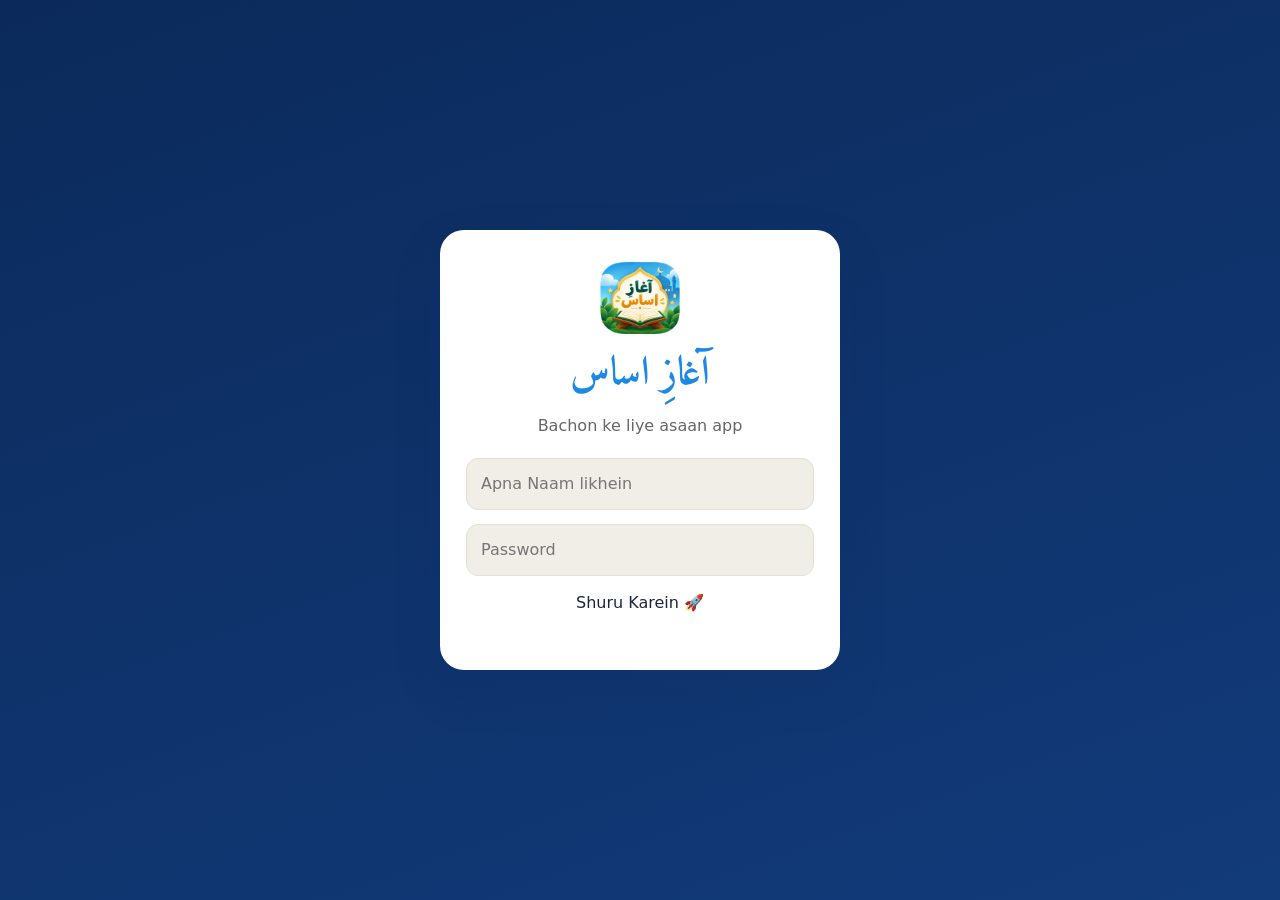
==== index.html @ ec1aa060 "Create index.html" ====
<!DOCTYPE html>
<html lang="ur-Latn">
<head>
    <meta charset="utf-8">
    <meta name="viewport" content="width=device-width, initial-scale=1, viewport-fit=cover">
    <title>Aghaaz-e-Asaas — Kids</title>
    <meta name="theme-color" content="#FFD54F">
    <link href="https://fonts.googleapis.com/css2?family=Amiri:wght@400;700&family=Baloo+2:wght@400;600;800&display=swap" rel="stylesheet">
    <link rel="stylesheet" href="app.css">
</head>
<body>

<svg width="0" height="0" style="position:absolute" aria-hidden="true">
    <defs>
        <symbol id="i-close" viewBox="0 0 24 24"><path d="M18 6L6 18M6 6l12 12" stroke-width="3" stroke-linecap="round"/></symbol>
        <symbol id="i-back" viewBox="0 0 24 24"><path d="M19 12H5M12 19l-7-7 7-7" stroke-width="3" stroke-linecap="round" stroke-linejoin="round"/></symbol>
    </defs>
</svg>

<!-- Login Screen -->
<div id="login-screen">
    <form class="login-card" id="login-form">
        <img src="qari-192.png" alt="Logo" style="width:80px; margin:0 auto 10px; border-radius:20px;">
        <h1 style="font-family:'Amiri'; color:#1E88E5; font-size:2.5rem; margin-bottom:10px;">آغازِ اساس</h1>
        <p style="color:#666; margin-bottom:20px;">Bachon ke liye asaan app</p>
        <div class="field">
            <input type="text" id="name" placeholder="Apna Naam likhein" required>
        </div>
        <div class="field">
            <input type="password" id="pass" placeholder="Password" required>
        </div>
        <button type="submit" class="btn-kid btn-yellow" style="width:100%">Shuru Karein 🚀</button>
        <p id="login-msg" style="color:red; margin-top:10px;"></p>
    </form>
</div>

<!-- Main App -->
<div id="app-screen" hidden>
    
    <header class="app-header">
        <div class="header-inner">
            <div class="header-row">
                <div class="brand">
                    <b>Assalamu Alaikum, <span id="user-display">Bacha</span>! 👋</b>
                </div>
                <button class="btn-kid btn-small btn-red" id="menu-logout">Wapas</button>
            </div>
            <div class="stats-card">
                <div class="stat-item">⭐ Lvl <span id="st-level">1</span></div>
                <div class="stat-item">🔥 <span id="st-streak">1</span> din</div>
                <div class="stat-item">🏆 <span id="st-done">0/12</span></div>
            </div>
        </div>
    </header>

    <main class="container">
        <!-- HOME TAB -->
        <section id="page-home" class="page active">
            <div class="kids-grid">
                <button class="kids-tile bg-blue" data-go="qaida">
                    <span class="tile-emoji">📖</span>
                    <span class="tile-text">Sabaq</span>
                </button>
                <button class="kids-tile bg-green" data-go="namaz">
                    <span class="tile-emoji">🕌</span>
                    <span class="tile-text">Namaz</span>
                </button>
                <button class="kids-tile bg-pink" data-go="stories">
                    <span class="tile-emoji">📚</span>
                    <span class="tile-text">Kahaniyan</span>
                </button>
                <button class="kids-tile bg-yellow" data-go="games">
                    <span class="tile-emoji">🎮</span>
                    <span class="tile-text">Khelo</span>
                </button>
            </div>
        </section>

        <!-- QAIDA TAB (Course) -->
        <section id="page-qaida" class="page">
            <div class="section-head"><h2>Sabaq Chunein</h2></div>
            <div class="sabaq-list" id="sabaq-list" dir="rtl"></div>
        </section>

        <!-- NAMAZ TAB (Hidden, only opens popup) -->
        <section id="page-namaz" class="page"></section>

        <!-- STORIES TAB -->
        <section id="page-stories" class="page">
            <div class="section-head"><h2>Nabiyon ki Kahaniyan</h2></div>
            <div class="story-list" id="stories-list" dir="ltr"></div>
            
            <div class="section-head" style="margin-top:20px"><h2>Akhlaq ki Baatein</h2></div>
            <button class="btn-kid btn-green btn-block" id="akhlaq-hero">Akhlaq Padhein 💚</button>
        </section>

        <!-- GAMES TAB -->
        <section id="page-games" class="page">
            <div class="section-head"><h2>Maze se Khelein</h2></div>
            <div class="game-grid" id="games-menu">
                <button class="game-card" data-game="match">
                    <span class="emoji">🔤</span><h3>Harf Pehchano</h3>
                </button>
                <button class="game-card" data-game="color">
                    <span class="emoji">🎨</span><h3>Rang Bharo</h3>
                </button>
            </div>
        </section>
    </main>

    <!-- Bottom Nav -->
    <nav class="bottom-nav">
        <button class="nav-item active" data-tab="home">🏠 <span>Ghar</span></button>
        <button class="nav-item" data-tab="qaida">📖 <span>Sabaq</span></button>
        <button class="nav-item" data-tab="stories">📚 <span>Kahani</span></button>
        <button class="nav-item" data-tab="games">🎮 <span>Khel</span></button>
    </nav>
</div>

<!-- Views (Lesson, Games, Stories, Namaz, Akhlaq) -->
<div class="lesson" id="lesson-view">
    <div class="lesson-top">
        <button class="icon-btn" id="lesson-close"><svg class="i"><use href="#i-close"/></svg></button>
        <div class="t"><b id="lesson-title">Sabaq</b><small id="lesson-count">1 / 28</small></div>
    </div>
    <div class="lesson-prog"><i id="lesson-bar"></i></div>
    <div class="lesson-body">
        <div class="letter-card"><div class="big-letter" id="current-letter" dir="rtl">ا</div><div class="roman" id="current-roman">Alif</div></div>
        <div class="lesson-actions">
            <button class="btn-kid btn-yellow" id="btn-listen">🔊 Suniye</button>
        </div>
    </div>
    <div class="lesson-foot">
        <button class="btn-kid btn-blue" id="btn-prev" style="width:80px">←</button>
        <button class="btn-kid btn-green" id="next-btn" style="flex:1">Aage →</button>
    </div>
</div>

<div class="game-screen" id="game-screen">
    <div class="game-top">
        <button class="icon-btn" id="game-exit"><svg class="i"><use href="#i-back"/></svg></button>
        <div class="title" id="game-title">Game</div>
        <span class="chip gold" id="game-score">0 ⭐</span>
    </div>
    <div class="game-area" id="game-area"></div>
</div>

<div class="reader" id="story-reader"></div>
<div class="namaz-view" id="namaz-view"></div>
<div class="full-view" id="akhlaq-view"></div>

<!-- Scripts (Only required ones) -->
<script src="courseData.js"></script>
<script src="waqiaat.js"></script>
<script src="namazData.js"></script>
<script src="akhlaqData.js"></script>
<script src="app.js"></script>
<script src="namaz.js"></script>
<script src="akhlaq.js"></script>
<script src="kidsGames.js"></script>
</body>
</html>
---- app.css ----
/* ==========================================================
   Aghaaz-e-Asaas — app.css
   Complete stylesheet for every component in the app.
   ========================================================== */

/* ---------- Reset ---------- */
*, *::before, *::after { box-sizing: border-box; }
[hidden] { display: none !important; }
html, body { margin: 0; padding: 0; }
html { font-size: 16px; -webkit-text-size-adjust: 100%; }
html[data-font="large"] { font-size: 18px; }
html[data-font="small"] { font-size: 14px; }
body {
  font-family: 'Plus Jakarta Sans', system-ui, -apple-system, 'Segoe UI', sans-serif;
  background: var(--bg);
  color: var(--text);
  line-height: 1.5;
  overflow-x: hidden;
  -webkit-tap-highlight-color: transparent;
}
button, input, select, textarea { font: inherit; color: inherit; }
button { cursor: pointer; border: 0; background: none; }
img { max-width: 100%; display: block; }
h1, h2, h3, h4, h5, h6 { margin: 0 0 .4em; font-weight: 800; letter-spacing: -.01em; }
p { margin: 0 0 .8em; }
a { color: inherit; }

/* ---------- CSS Variables ---------- */
:root {
  --navy: #0B2A5B;
  --navy-2: #123B7A;
  --gold: #D99A2B;
  --gold-2: #B7700F;
  --bg: #F7F6F2;
  --bg-card: #FFFFFF;
  --bg-soft: #F0EEE7;
  --text: #1B2540;
  --text-soft: #5B6784;
  --text-mute: #8A94AC;
  --line: #E2E0D8;
  --line-soft: #EEECE6;
  --ok: #2E9B62;
  --ok-bg: #E7F6EE;
  --bad: #C8453B;
  --bad-bg: #FDECEA;
  --warn: #E0A030;
  --info: #2A66BD;
  --info-bg: #E8F0FB;
  --radius: 16px;
  --radius-sm: 10px;
  --radius-lg: 22px;
  --shadow-sm: 0 2px 8px rgba(11,42,91,.06);
  --shadow-md: 0 8px 24px rgba(11,42,91,.10);
  --shadow-lg: 0 20px 48px rgba(11,42,91,.16);
  --font-ar: 'Amiri', 'Noto Naskh Arabic', 'Traditional Arabic', serif;
}

[data-theme="dark"] {
  --navy: #6FA0E6;
  --navy-2: #3A6BB0;
  --gold: #F0B845;
  --gold-2: #C69020;
  --bg: #0F1724;
  --bg-card: #1A2533;
  --bg-soft: #141F2D;
  --text: #E6ECF5;
  --text-soft: #A6B4C7;
  --text-mute: #7A89A0;
  --line: #2A3646;
  --line-soft: #1F2A38;
  --ok: #4BD694;
  --ok-bg: #173A2A;
  --bad: #F06B5E;
  --bad-bg: #3A1B18;
  --info: #6FA0E6;
  --info-bg: #16273F;
  --shadow-sm: 0 2px 8px rgba(0,0,0,.3);
  --shadow-md: 0 8px 24px rgba(0,0,0,.4);
  --shadow-lg: 0 20px 48px rgba(0,0,0,.5);
}

/* ---------- Typography helpers ---------- */
.ar { font-family: var(--font-ar); direction: rtl; unicode-bidi: isolate; }
.sub { color: var(--text-soft); font-size: .92rem; }
.i { width: 20px; height: 20px; display: inline-block; vertical-align: middle;
     fill: none; stroke: currentColor; stroke-width: 2;
     stroke-linecap: round; stroke-linejoin: round; flex-shrink: 0; }

/* ---------- Buttons ---------- */
.btn {
  display: inline-flex; align-items: center; justify-content: center; gap: 8px;
  padding: 11px 18px; border-radius: 12px;
  background: var(--navy); color: #fff;
  font-weight: 700; font-size: .95rem;
  border: 2px solid transparent;
  transition: transform .12s, box-shadow .12s, opacity .2s;
}
.btn:active { transform: scale(.97); }
.btn:disabled { opacity: .5; cursor: not-allowed; }
.btn-lg { padding: 14px 22px; font-size: 1.02rem; border-radius: 14px; }
.btn-block { width: 100%; }
.btn .i { width: 18px; height: 18px; }
.btn-gold { background: linear-gradient(135deg, var(--gold), var(--gold-2)); color: #3A2705; }
.btn-ghost {
  background: transparent; color: var(--navy);
  border-color: var(--line);
}
[data-theme="dark"] .btn-ghost { color: var(--text); }
.mini {
  padding: 6px 12px; border-radius: 999px;
  background: var(--navy); color: #fff;
  font-size: .8rem; font-weight: 700;
}
.mini.dim { opacity: .45; cursor: not-allowed; }
.icon-btn {
  width: 40px; height: 40px; display: inline-grid; place-items: center;
  border-radius: 50%; background: var(--bg-soft); color: var(--text);
  border: 1.5px solid var(--line);
}
.icon-btn.light { background: rgba(255,255,255,.9); }

/* ---------- Login ---------- */
#login-screen {
  min-height: 100vh; display: grid; place-items: center;
  padding: 24px; background: linear-gradient(160deg, #0B2A5B 0%, #123B7A 100%);
}
.login-card {
  width: 100%; max-width: 400px;
  background: var(--bg-card); border-radius: 24px;
  padding: 32px 26px 28px;
  box-shadow: var(--shadow-lg); text-align: center;
}
.login-card img { width: 72px; height: 72px; margin: 0 auto 12px; border-radius: 18px; }
.login-card h1 { font-family: var(--font-ar); font-size: 2rem; color: var(--navy); margin: 4px 0 6px; }
.login-card .sub { margin: 0 0 22px; color: var(--text-soft); font-size: .9rem; }
.field { text-align: left; margin-bottom: 14px; }
.field label { display: block; font-size: .72rem; letter-spacing: .1em; font-weight: 800;
               color: var(--text-mute); margin-bottom: 6px; }
.field input {
  width: 100%; padding: 13px 14px; border-radius: 12px;
  border: 1.5px solid var(--line); background: var(--bg-soft); font-size: 1rem;
  transition: border-color .2s;
}
.field input:focus { outline: none; border-color: var(--navy); background: var(--bg-card); }
#login-msg { color: var(--bad); font-size: .88rem; margin: 10px 0 0; min-height: 1.2em; }

/* ---------- App Header ---------- */
.app-header {
  background: linear-gradient(180deg, var(--navy) 0%, var(--navy-2) 100%);
  color: #fff; padding: 14px 16px 22px;
  border-radius: 0 0 24px 24px;
  position: relative; z-index: 5;
}
.header-inner { max-width: 720px; margin: 0 auto; }
.header-row { display: flex; align-items: center; justify-content: space-between; gap: 12px; }
.brand { display: flex; align-items: center; gap: 10px; }
.brand img { width: 38px; height: 38px; border-radius: 10px; }
.brand b { display: block; font-family: var(--font-ar); font-size: 1.15rem; line-height: 1; }
.brand small { display: block; font-size: .68rem; opacity: .8; margin-top: 2px; }

.menu-wrap { position: relative; }
.user-chip {
  display: inline-flex; align-items: center; gap: 8px;
  background: rgba(255,255,255,.14); color: #fff;
  padding: 6px 10px 6px 6px; border-radius: 999px; font-weight: 700;
  font-size: .85rem; border: 1px solid rgba(255,255,255,.2);
}
.user-chip .avatar {
  width: 28px; height: 28px; border-radius: 50%;
  background: var(--gold); color: #3A2705;
  display: inline-grid; place-items: center; font-weight: 800;
  font-size: .85rem;
}
.user-menu {
  position: absolute; top: calc(100% + 8px); right: 0;
  background: var(--bg-card); color: var(--text);
  border-radius: 14px; box-shadow: var(--shadow-md);
  padding: 6px; min-width: 230px;
  opacity: 0; pointer-events: none; transform: translateY(-6px);
  transition: opacity .18s, transform .18s;
  z-index: 20;
}
.user-menu.open { opacity: 1; pointer-events: auto; transform: translateY(0); }
.user-menu button {
  width: 100%; display: flex; align-items: center; gap: 10px;
  padding: 10px 12px; border-radius: 10px;
  font-size: .9rem; font-weight: 600; color: var(--text);
  text-align: left;
}
.user-menu button:hover { background: var(--bg-soft); }
.user-menu button b { color: var(--navy); }
.user-menu .danger { color: var(--bad); }
.menu-divider { height: 1px; background: var(--line); margin: 6px 4px; }

.greeting { margin-top: 18px; }
.greeting h2 { margin: 0 0 4px; font-size: 1.4rem; }
.greeting p { margin: 0; opacity: .82; font-size: .92rem; }
.app-header.compact { padding-bottom: 14px; }
.app-header.compact .greeting { display: none; }

/* ---------- Container & pages ---------- */
.container { max-width: 720px; margin: 0 auto; padding: 16px; }
.page { display: none; animation: fadeIn .25s ease; }
.page.active { display: block; }
.page-intro { padding: 6px 4px 16px; }
.page-intro h2 { font-size: 1.35rem; margin: 0 0 6px; color: var(--text); }
.page-intro p { color: var(--text-soft); font-size: .92rem; margin: 0; }
@keyframes fadeIn { from { opacity: 0; transform: translateY(4px); } to { opacity: 1; transform: none; } }

/* ---------- Stats card ---------- */
.stats-card {
  background: var(--bg-card);
  border-radius: var(--radius-lg);
  padding: 18px; margin-bottom: 14px;
  box-shadow: var(--shadow-sm); border: 1.5px solid var(--line);
}
.stats-grid { display: grid; grid-template-columns: repeat(3, 1fr); gap: 8px; }
.stat {
  display: flex; align-items: center; gap: 8px;
  padding: 8px 6px; border-radius: 12px;
}
.stat .ico {
  width: 34px; height: 34px; border-radius: 10px;
  display: grid; place-items: center; flex-shrink: 0;
}
.stat.lvl .ico { background: #FCEFD1; color: var(--gold-2); }
.stat.streak .ico { background: #FFE4D6; color: #D0532A; }
.stat.done .ico { background: var(--ok-bg); color: var(--ok); }
.stat b { display: block; font-size: 1rem; line-height: 1.1; color: var(--text); }
.stat small { display: block; font-size: .68rem; color: var(--text-mute); font-weight: 600; }
.xp-row { margin-top: 14px; }
.xp-meta { display: flex; justify-content: space-between; font-size: .78rem; color: var(--text-soft); font-weight: 700; margin-bottom: 6px; }
.bar {
  height: 10px; border-radius: 100px; background: var(--bg-soft);
  overflow: hidden; position: relative;
}
.bar i {
  display: block; height: 100%; border-radius: 100px;
  background: linear-gradient(90deg, var(--gold), var(--gold-2));
  transition: width .4s ease;
}

/* ---------- Hero cards (Namaz, Bachpan, Report, Ask) ---------- */
.namaz-hero, .bachpan-hero, .report-hero, .ask-hero {
  width: 100%; display: flex; align-items: center; gap: 14px;
  padding: 14px 16px; margin-bottom: 12px;
  border-radius: var(--radius); border: 1.5px solid var(--line);
  background: var(--bg-card); text-align: left; font: inherit;
  transition: transform .12s, box-shadow .12s;
}
.namaz-hero:active, .bachpan-hero:active, .report-hero:active, .ask-hero:active { transform: scale(.985); }
.xx-hero-icon { display: none; }
.namaz-hero-icon, .bachpan-hero-icon, .report-hero-icon, .ask-hero-icon {
  width: 48px; height: 48px; border-radius: 14px;
  display: grid; place-items: center; font-size: 1.6rem;
  flex-shrink: 0;
}
.namaz-hero-icon { background: #E8F7F0; }
.bachpan-hero-icon { background: #FFF2D8; }
.report-hero-icon { background: var(--info-bg); }
.ask-hero-icon { background: #FDE8F0; }
.namaz-hero-text, .bachpan-hero-text, .report-hero-text, .ask-hero-text { flex: 1; min-width: 0; }
.nh-tag, .bh-tag, .rh-tag, .ah-tag {
  display: inline-block; font-size: .62rem; letter-spacing: .08em;
  font-weight: 800; color: var(--text-mute); margin-bottom: 2px;
}
.namaz-hero-text b, .bachpan-hero-text b, .report-hero-text b, .ask-hero-text b {
  display: block; font-size: 1rem; color: var(--text);
}
.namaz-hero-text small, .bachpan-hero-text small, .report-hero-text small, .ask-hero-text small {
  display: block; font-size: .8rem; color: var(--text-soft); font-weight: 500;
}
.nh-arrow { font-size: 1.4rem; color: var(--text-mute); font-weight: 300; }

.bachpan-hero { background: linear-gradient(135deg, #FFF7E6, #FEE9C7); border-color: #F4DDA8; }
[data-theme="dark"] .bachpan-hero { background: linear-gradient(135deg,#2A2115,#3A2C16); border-color: #4A3A1A; }
.namaz-hero { background: linear-gradient(135deg, #EFFAF3, #DDF1E5); border-color: #C7E8D5; }
[data-theme="dark"] .namaz-hero { background: linear-gradient(135deg,#12261A,#1B3A28); border-color: #2A5238; }
.ask-hero { background: linear-gradient(135deg, #FDF0F5, #FCE2EC); border-color: #F4C8D9; }
[data-theme="dark"] .ask-hero { background: linear-gradient(135deg,#2A1620,#3A1F2C); border-color: #52283A; }

/* ---------- Mini heroes row ---------- */
.hero-row { display: grid; grid-template-columns: 1fr 1fr; gap: 10px; margin-bottom: 12px; }
.mini-hero {
  display: flex; align-items: center; gap: 10px;
  padding: 12px; border-radius: 14px; border: 1.5px solid var(--line);
  background: var(--bg-card); text-align: left; font: inherit;
}
.mini-hero .mh-icon { font-size: 1.4rem; flex-shrink: 0; }
.mini-hero .mh-body b { display: block; font-size: .88rem; color: var(--text); }
.mini-hero .mh-body small { font-size: .72rem; color: var(--text-soft); font-weight: 600; }
.mini-hero.accent-teal { background: #E9F7F5; border-color: #C7E8E3; }
[data-theme="dark"] .mini-hero.accent-teal { background: #15312C; border-color: #204A42; }
.mini-hero.accent-green { background: #EDF6EC; border-color: #CDE6CC; }
[data-theme="dark"] .mini-hero.accent-green { background: #1A2A18; border-color: #2A4530; }

/* ---------- Report banner ---------- */
.report-banner {
  display: flex; align-items: center; gap: 12px;
  padding: 12px 14px; margin-bottom: 12px;
  background: linear-gradient(135deg, #E8F0FB, #D6E5F8);
  border: 1.5px solid #B8D0EC; border-radius: 14px;
}
[data-theme="dark"] .report-banner { background: linear-gradient(135deg,#16273F,#1E3355); border-color: #2E4870; }
.rb-emoji { font-size: 1.5rem; }
.rb-text { flex: 1; }
.rb-text b { display: block; font-size: .88rem; }
.rb-text small { font-size: .75rem; color: var(--text-soft); }
.rb-open {
  padding: 7px 12px; border-radius: 10px; background: var(--info); color: #fff;
  font-size: .8rem; font-weight: 700;
}
.rb-x { width: 26px; height: 26px; border-radius: 50%; color: var(--text-mute); font-size: 1rem; }

/* ---------- Daily card ---------- */
.daily-card {
  background: var(--bg-card); border: 1.5px solid var(--line);
  border-radius: var(--radius); padding: 14px 16px; margin-bottom: 14px;
}
.daily-card.complete { background: linear-gradient(135deg, #EFFAF3, #DDF1E5); border-color: #C7E8D5; }
[data-theme="dark"] .daily-card.complete { background: linear-gradient(135deg,#12261A,#1B3A28); border-color: #2A5238; }
.daily-head { display: flex; align-items: center; gap: 10px; margin-bottom: 10px; }
.daily-head .ico {
  width: 34px; height: 34px; border-radius: 10px;
  background: var(--bg-soft); display: grid; place-items: center;
  color: var(--navy); flex-shrink: 0;
}
.daily-card.complete .daily-head .ico { background: var(--ok-bg); color: var(--ok); }
.daily-head .t { flex: 1; }
.daily-head b { display: block; font-size: .95rem; }
.daily-head small { font-size: .75rem; color: var(--text-soft); font-weight: 600; }
.goal-chip {
  display: inline-flex; align-items: center; gap: 4px;
  padding: 6px 10px; border-radius: 999px;
  background: var(--bg-soft); color: var(--text);
  font-size: .74rem; font-weight: 700; border: 1px solid var(--line);
}
.goal-chip .i { width: 12px; height: 12px; }
.daily-card .bar { margin-bottom: 12px; }
.tasks { display: flex; flex-direction: column; gap: 8px; }
.task {
  display: flex; align-items: center; gap: 10px;
  padding: 8px; border-radius: 10px; background: var(--bg-soft);
}
.task.done { opacity: .7; }
.task .tick {
  width: 22px; height: 22px; border-radius: 50%;
  border: 2px solid var(--line); display: grid; place-items: center;
  color: transparent; flex-shrink: 0;
}
.task.done .tick { background: var(--ok); border-color: var(--ok); color: #fff; }
.task .tt { flex: 1; }
.task .tt b { display: block; font-size: .85rem; color: var(--text); }
.task .tt small { font-size: .72rem; color: var(--text-soft); }

/* ---------- Section head ---------- */
.section-head {
  display: flex; align-items: center; justify-content: space-between;
  gap: 8px; margin: 20px 4px 12px;
}
.section-head h2 { font-size: 1.05rem; margin: 0; color: var(--text); }
.section-head span { font-size: .78rem; color: var(--text-mute); font-weight: 700; }

/* ---------- Sabaq list ---------- */
.sabaq-list { display: flex; flex-direction: column; gap: 10px; }
.sabaq-card {
  display: flex; align-items: center; gap: 12px;
  padding: 14px; border-radius: var(--radius);
  background: var(--bg-card); border: 1.5px solid var(--line);
  text-align: left; font: inherit; width: 100%;
  transition: transform .1s;
}
.sabaq-card:active:not(:disabled) { transform: scale(.985); }
.sabaq-card.current { border-color: var(--gold); box-shadow: 0 0 0 3px rgba(217,154,43,.12); }
.sabaq-card.done { background: linear-gradient(180deg, var(--bg-card), var(--bg-soft)); }
.sabaq-card.locked { opacity: .55; }
.sabaq-card .num {
  width: 40px; height: 40px; border-radius: 12px;
  background: var(--bg-soft); color: var(--navy);
  display: grid; place-items: center;
  font-weight: 800; font-size: 1rem; flex-shrink: 0;
}
.sabaq-card.done .num { background: var(--ok-bg); color: var(--ok); }
.sabaq-card.current .num { background: linear-gradient(135deg,var(--gold),var(--gold-2)); color: #3A2705; }
.sabaq-card .info { flex: 1; min-width: 0; }
.sabaq-card .info h3 {
  display: flex; align-items: center; gap: 8px; flex-wrap: wrap;
  font-size: .95rem; margin: 0 0 2px;
}
.sabaq-card .info p { margin: 0; font-size: .78rem; color: var(--text-soft); }
.sabaq-card .tail { color: var(--text-mute); display: flex; }
.sabaq-card .tail .i { width: 18px; height: 18px; }
.badge {
  padding: 2px 8px; border-radius: 999px;
  font-size: .66rem; font-weight: 800; letter-spacing: .02em;
}
.badge.ok { background: var(--ok-bg); color: var(--ok); }
.badge.cur { background: linear-gradient(135deg,var(--gold),var(--gold-2)); color: #3A2705; }

/* ---------- Games menu ---------- */
.game-grid { display: grid; grid-template-columns: 1fr 1fr; gap: 12px; }
.game-card {
  border-radius: 20px; padding: 20px 14px; color: #fff;
  background: linear-gradient(135deg, var(--a, #2A66BD), var(--b, #0B2A5B));
  text-align: center; border: 0; font: inherit;
  display: flex; flex-direction: column; align-items: center; gap: 4px;
  box-shadow: var(--shadow-md);
  transition: transform .12s;
}
.game-card:active { transform: scale(.96); }
.game-card .emoji { font-size: 2.6rem; line-height: 1; }
.game-card h3 { margin: 8px 0 0; font-size: 1rem; font-weight: 800; }
.game-card p { margin: 0; font-size: .78rem; opacity: .9; }
.game-card .best { display: block; margin-top: 8px; font-size: .7rem; opacity: .85; font-weight: 700; }

/* ---------- Bottom nav ---------- */
.bottom-nav {
  position: sticky; bottom: 0;
  display: grid; grid-template-columns: repeat(5, 1fr);
  background: var(--bg-card); border-top: 1.5px solid var(--line);
  padding: 8px 4px max(8px, env(safe-area-inset-bottom));
  z-index: 30;
}
.nav-item {
  display: flex; flex-direction: column; align-items: center; gap: 3px;
  padding: 6px 4px; border-radius: 12px;
  font-size: .68rem; font-weight: 700; color: var(--text-mute);
  transition: color .15s, background .15s;
}
.nav-item .i { width: 22px; height: 22px; }
.nav-item.active { color: var(--navy); background: var(--bg-soft); }

/* ---------- Lesson view ---------- */
.lesson, .reader, .game-screen {
  position: fixed; inset: 0; z-index: 100;
  background: var(--bg); display: flex; flex-direction: column;
  transform: translateY(100%); visibility: hidden;
  transition: transform .3s ease, visibility .3s;
}
.lesson.open, .reader.open, .game-screen.open {
  transform: translateY(0); visibility: visible;
}
.reader { overflow-y: auto; display: block; }
.lesson-top, .game-top, .namaz-top {
  display: flex; align-items: center; gap: 10px;
  padding: 12px 16px; background: var(--bg-card);
  border-bottom: 1.5px solid var(--line);
  position: sticky; top: 0; z-index: 5;
}
.lesson-top .t, .game-top .title, .namaz-top .t {
  flex: 1; min-width: 0;
}
.lesson-top .t b, .namaz-top .t b { display: block; font-size: 1rem; }
.lesson-top .t small, .namaz-top .t small { font-size: .78rem; color: var(--text-soft); }
.game-top .title { font-weight: 800; font-size: 1rem; text-align: center; }
.chip {
  display: inline-flex; align-items: center; gap: 5px;
  padding: 6px 10px; border-radius: 999px;
  background: var(--bg-soft); color: var(--text);
  font-size: .8rem; font-weight: 800;
  border: 1px solid var(--line);
}
.chip.gold { background: linear-gradient(135deg, var(--gold), var(--gold-2)); color: #3A2705; border-color: transparent; }
.lesson-prog { height: 4px; background: var(--line); }
.lesson-prog i, .reader-progress i {
  display: block; height: 100%;
  background: linear-gradient(90deg, var(--gold), var(--gold-2));
  transition: width .3s;
  width: 0;
}
.reader-progress { position: sticky; top: 0; height: 4px; background: var(--line); z-index: 10; }
.lesson-body { flex: 1; overflow-y: auto; padding: 20px 16px; }
.letter-card { text-align: center; padding: 20px 0; }
.big-letter {
  font-family: var(--font-ar);
  font-size: 9rem; line-height: 1;
  color: var(--navy); font-weight: 400;
  display: inline-block;
}
.big-letter.long { font-size: 6rem; }
.big-letter.xlong { font-size: 4rem; }
.roman { font-size: 1.2rem; font-weight: 700; color: var(--text-soft); margin-top: 8px; letter-spacing: .05em; }
.lesson-actions { display: flex; gap: 10px; justify-content: center; margin: 12px 0 24px; }
.board {
  position: relative; margin-top: 20px;
  aspect-ratio: 4/3; width: 100%;
  border-radius: var(--radius); background: var(--bg-card);
  border: 2px solid var(--line);
  display: none; overflow: hidden;
}
.board.open { display: block; }
.board-bg {
  position: absolute; inset: 0;
  display: grid; place-items: center;
  font-family: var(--font-ar); font-size: 18rem; color: var(--line);
  line-height: 1; user-select: none; pointer-events: none;
  opacity: .35;
}
.board-bg.long { font-size: 10rem; }
.board-bg.xlong { font-size: 6rem; }
#tracing-canvas {
  position: absolute; inset: 0; width: 100%; height: 100%;
  touch-action: none; cursor: crosshair;
}
.board-clear {
  position: absolute; top: 10px; right: 10px; z-index: 2;
}
.lesson-foot {
  display: flex; gap: 10px; padding: 12px 16px max(12px, env(safe-area-inset-bottom));
  background: var(--bg-card); border-top: 1.5px solid var(--line);
}
.lesson-foot #btn-prev { min-width: 56px; }
.lesson-foot #next-btn { flex: 1; }

/* ---------- Reader (stories + surah) ---------- */
.reader-hero {
  background: linear-gradient(160deg, var(--c, #123B7A), color-mix(in srgb, var(--c, #123B7A) 70%, #000));
  color: #fff; padding: 16px 16px 26px;
  position: relative; overflow: hidden;
}
.reader-bar { display: flex; align-items: center; gap: 10px; }
.reader-bar .icon-btn { background: rgba(255,255,255,.16); border: 0; color: #fff; }
.reader-bar .count { margin-left: auto; font-size: .8rem; opacity: .9; }
.reader-emoji { font-size: 3.2rem; margin: 16px 0 4px; line-height: 1; }
.reader-hero .ar { font-size: 1.4rem; opacity: .92; margin-bottom: 6px; }
.reader-hero h1 { font-size: 1.6rem; margin: 0 0 10px; }
.reader-hero .meta { display: flex; gap: 8px; flex-wrap: wrap; }
.reader-hero .pill {
  background: rgba(255,255,255,.16); color: #fff; padding: 4px 10px;
  border-radius: 999px; font-size: .72rem; font-weight: 700;
}
.reader-sheet {
  background: var(--bg); padding: 20px 16px 60px;
  border-radius: 24px 24px 0 0; margin-top: -14px;
  position: relative; z-index: 1;
}
.player-card {
  display: flex; align-items: center; gap: 12px;
  background: var(--bg-card); border: 1.5px solid var(--line);
  border-radius: 16px; padding: 12px; margin-bottom: 16px;
}
.big-play {
  width: 48px; height: 48px; border-radius: 50%;
  background: linear-gradient(135deg, var(--navy), var(--navy-2));
  color: #fff; display: grid; place-items: center; flex-shrink: 0;
}
.big-play.on { background: linear-gradient(135deg, var(--gold), var(--gold-2)); color: #3A2705; }
.big-play .i { width: 22px; height: 22px; }
.player-info { flex: 1; min-width: 0; }
.player-info b { display: block; font-size: .9rem; }
.player-info small { font-size: .72rem; color: var(--text-soft); }
.ctl {
  width: 36px; height: 36px; border-radius: 10px;
  background: var(--bg-soft); color: var(--text);
  display: inline-grid; place-items: center; flex-shrink: 0;
  font-size: .8rem; font-weight: 800;
  border: 1px solid var(--line);
}
.ctl .i { width: 16px; height: 16px; }
.ctl span { font-size: .72rem; }
.reader-card { background: var(--bg-card); border-radius: 16px; padding: 18px; border: 1.5px solid var(--line); margin-bottom: 16px; }
.reader-card p {
  font-size: 1rem; line-height: 1.7; color: var(--text);
  margin: 0 0 14px;
  transition: background .3s;
  border-radius: 8px; padding: 4px 6px; margin-left: -6px;
}
.reader-card p.speaking { background: rgba(217,154,43,.14); }
.quote-card {
  background: linear-gradient(135deg, #EFFAF3, #DDF1E5);
  border-left: 4px solid var(--ok);
  border-radius: 12px; padding: 14px; margin: 18px 0;
}
[data-theme="dark"] .quote-card { background: linear-gradient(135deg,#12261A,#1B3A28); }
.quote-card .label { font-size: .72rem; font-weight: 800; color: var(--ok); letter-spacing: .05em; margin-bottom: 8px; }
.quote-card .arabic { font-family: var(--font-ar); font-size: 1.2rem; line-height: 1.6; margin-bottom: 8px; direction: rtl; }
.quote-card .tr { font-size: .85rem; color: var(--text-soft); font-style: italic; }
.seekh-card {
  display: flex; gap: 10px; align-items: flex-start;
  background: linear-gradient(135deg, #FFF7E6, #FEE9C7);
  border-radius: 12px; padding: 12px 14px; margin: 12px 0;
}
[data-theme="dark"] .seekh-card { background: linear-gradient(135deg,#2A2115,#3A2C16); }
.seekh-card .ico {
  width: 32px; height: 32px; border-radius: 50%; background: var(--gold);
  color: #3A2705; display: grid; place-items: center; flex-shrink: 0;
}
.seekh-card b { display: block; font-size: .85rem; margin-bottom: 2px; }
.seekh-card p { margin: 0; font-size: .88rem; line-height: 1.5; }
.ref-line { font-size: .78rem; color: var(--text-mute); font-style: italic; margin-top: 12px; }
.reader-actions { display: flex; flex-direction: column; gap: 10px; }
.reader-nav { display: grid; grid-template-columns: 1fr 1fr; gap: 10px; }

/* Surah reader specific */
.sr-title { font-size: 1.8rem; margin-bottom: 4px; }
.sr-summary { font-size: .9rem; opacity: .9; margin: 10px 0 0; line-height: 1.5; }
.sr-tools { display: flex; gap: 8px; margin-bottom: 12px; }
.tool-chip {
  display: inline-flex; align-items: center; gap: 5px;
  padding: 6px 12px; border-radius: 999px;
  background: var(--bg-card); color: var(--text-soft);
  font-size: .76rem; font-weight: 700;
  border: 1.5px solid var(--line);
}
.tool-chip.on { background: var(--navy); color: #fff; border-color: var(--navy); }
.tool-chip .i { width: 14px; height: 14px; }
.qari-row { display: flex; gap: 8px; margin-bottom: 14px; overflow-x: auto; padding-bottom: 4px; }
.qchip {
  flex-shrink: 0; padding: 8px 12px; border-radius: 12px;
  background: var(--bg-card); border: 1.5px solid var(--line);
  font: inherit; text-align: left;
}
.qchip.on { border-color: var(--gold); background: rgba(217,154,43,.1); }
.qchip b { display: block; font-size: .78rem; }
.qchip small { font-size: .68rem; color: var(--text-soft); }
.ayah-list { display: flex; flex-direction: column; gap: 8px; margin-bottom: 16px; }
.bism {
  font-family: var(--font-ar); font-size: 1.2rem; text-align: center;
  padding: 12px; background: var(--bg-card); border-radius: 12px;
  border: 1.5px solid var(--line); color: var(--navy-2);
  margin-bottom: 4px;
}
.ayah {
  display: flex; gap: 12px; align-items: flex-start;
  padding: 14px; border-radius: 12px;
  background: var(--bg-card); border: 1.5px solid var(--line);
  text-align: right; font: inherit; width: 100%;
  transition: all .18s;
}
.ayah.on { border-color: var(--gold); background: rgba(217,154,43,.08); box-shadow: 0 0 0 3px rgba(217,154,43,.12); }
.ayah .no {
  width: 28px; height: 28px; border-radius: 50%;
  background: var(--bg-soft); color: var(--navy);
  display: grid; place-items: center; font-weight: 800; font-size: .8rem;
  flex-shrink: 0;
}
.ayah .body { flex: 1; }
.ayah .txt { display: block; font-family: var(--font-ar); font-size: 1.3rem; line-height: 1.9; color: var(--text); }
.ayah .trn { display: block; font-size: .84rem; color: var(--text-soft); margin-top: 6px; text-align: left; direction: ltr; }
.hide-tr .ayah .trn { display: none; }
.sr-note { font-size: .74rem; color: var(--text-mute); text-align: center; margin-top: 8px; }

/* ---------- Quiz ---------- */
#quiz-view { z-index: 105; }
.quiz-arabic {
  font-family: var(--font-ar); font-size: 4rem;
  text-align: center; color: var(--navy); margin: 20px 0;
  line-height: 1.2;
}
.quiz-arabic.long { font-size: 2.5rem; }
.quiz-arabic.xlong { font-size: 1.7rem; }
.q-card {
  background: var(--bg-card); border-radius: var(--radius);
  padding: 20px; border: 1.5px solid var(--line);
}
.q-label { font-size: .9rem; color: var(--text-soft); margin-bottom: 14px; text-align: center; font-weight: 600; }
.speak-big {
  display: block; margin: 0 auto 16px;
  width: 72px; height: 72px; border-radius: 50%;
  background: linear-gradient(135deg, var(--navy), var(--navy-2));
  color: #fff;
  box-shadow: var(--shadow-md);
}
.speak-big .i { width: 32px; height: 32px; }
.opt-grid { display: grid; grid-template-columns: 1fr 1fr; gap: 10px; }
.opt-grid.three { grid-template-columns: repeat(3, 1fr); }
.opt {
  padding: 14px; border-radius: 12px;
  background: var(--bg-soft); color: var(--text);
  border: 2px solid transparent;
  font-size: 1.3rem; font-weight: 700;
  transition: all .15s;
  min-height: 64px;
}
.opt:active:not(:disabled) { transform: scale(.96); }
.opt .ar, .opt.ar { font-family: var(--font-ar); font-size: 2rem; }
.opt.sm .ar { font-size: 1.3rem; }
.opt.latin { font-family: 'Plus Jakarta Sans', sans-serif; font-size: 1rem; }
.opt.emoji { font-size: 2.4rem; display: grid; place-items: center; }
.opt.right { background: var(--ok-bg); border-color: var(--ok); color: var(--ok); }
.opt.wrong { background: var(--bad-bg); border-color: var(--bad); color: var(--bad); }
.opt-grid .opt:only-child { grid-column: 1 / -1; }

.q-card.result { text-align: center; padding: 28px 20px; }
.modal-icon {
  width: 80px; height: 80px; border-radius: 50%; margin: 0 auto 14px;
  background: linear-gradient(135deg, var(--gold), var(--gold-2));
  display: grid; place-items: center; color: #fff;
}
.modal-icon.bad { background: linear-gradient(135deg, #C8453B, #992F27); }
.modal-icon .i { width: 36px; height: 36px; }
.q-card.result .big { font-size: 2.5rem; font-weight: 900; color: var(--navy); margin: 10px 0; }
.q-card.result h2 { font-size: 1.2rem; margin-bottom: 4px; }
.result-actions { display: flex; flex-direction: column; gap: 8px; margin-top: 18px; }

/* ---------- Game screen ---------- */
.game-screen { z-index: 120; }
.game-target { padding: 12px 16px; text-align: center; }
.target-pill {
  display: inline-flex; align-items: center; gap: 6px;
  padding: 8px 16px; border-radius: 999px;
  background: var(--bg-card); color: var(--text);
  border: 2px solid var(--line);
  font-weight: 700; font-size: .92rem;
  box-shadow: var(--shadow-sm);
}
.target-pill b.ar { font-family: var(--font-ar); font-size: 1.5rem; color: var(--navy); margin-left: 4px; }
.timebar { height: 4px; background: var(--line); }
#game-timebar-fill {
  display: block; height: 100%; width: 100%;
  background: linear-gradient(90deg, var(--ok), var(--gold));
  transition: width .3s linear;
}
.game-area {
  flex: 1; position: relative; overflow: hidden;
}
.game-area.scroll { overflow-y: auto; padding: 16px; }
.game-area.play { overflow: hidden; }
.game-result {
  position: absolute; inset: 0; z-index: 10;
  background: var(--bg); display: grid; place-items: center;
  padding: 24px; overflow-y: auto;
}
.result-card {
  background: var(--bg-card); border-radius: 24px;
  padding: 28px 22px; text-align: center;
  box-shadow: var(--shadow-lg);
  max-width: 400px; width: 100%;
  border: 1.5px solid var(--line);
}
.result-card .trophy {
  width: 72px; height: 72px; border-radius: 50%;
  background: linear-gradient(135deg, var(--gold), var(--gold-2));
  margin: 0 auto 12px;
  display: grid; place-items: center; color: #fff;
}
.result-card .trophy .i { width: 36px; height: 36px; }
.result-card .new {
  display: inline-block; padding: 4px 12px; border-radius: 999px;
  background: linear-gradient(135deg, var(--gold), var(--gold-2));
  color: #3A2705; font-size: .72rem; font-weight: 800;
  letter-spacing: .1em; margin-bottom: 8px;
}
.result-card h2 { font-size: 1.2rem; margin: 8px 0 4px; }
.result-card .stars { font-size: 2rem; margin: 8px 0; letter-spacing: 4px; }
.result-card .big { font-size: 3rem; font-weight: 900; color: var(--navy); margin: 6px 0; }
.result-card .sub { font-size: .82rem; color: var(--text-soft); margin-bottom: 16px; }
.result-actions { display: flex; flex-direction: column; gap: 8px; }

/* Bubble Pop */
.bubble {
  position: absolute; bottom: -100px;
  width: 92px; height: 92px; border-radius: 50%;
  background: radial-gradient(circle at 30% 25%, rgba(255,255,255,.75) 0 10%, transparent 12%),
              linear-gradient(135deg, var(--b1, #5BC8F5), var(--b2, #1E88C7));
  color: #fff; font-family: var(--font-ar); font-weight: 700;
  display: grid; place-items: center;
  box-shadow: inset -4px -8px 16px rgba(0,0,0,.15), inset 4px 4px 16px rgba(255,255,255,.3);
  animation: bubbleRise var(--dur, 4s) linear forwards;
  cursor: pointer;
  border: 0; font-size: 2rem;
  will-change: transform;
}
.bubble .in { font-family: var(--font-ar); font-size: 2.4rem; line-height: 1; }
.bubble.pop { animation: bubblePop .26s ease-out forwards; }
.bubble.bad { animation: bubbleShake .5s ease, bubbleRise var(--dur) linear forwards; background: linear-gradient(135deg, #E77B72, #992F27); }
@keyframes bubbleRise { from { transform: translateY(0); } to { transform: translateY(var(--rise, -800px)); } }
@keyframes bubblePop {
  0%   { transform: translateY(var(--y, 0)) scale(1); opacity: 1; }
  100% { transform: translateY(var(--y, 0)) scale(1.6); opacity: 0; }
}
@keyframes bubbleShake {
  0%, 100% { margin-left: 0; }
  25% { margin-left: -8px; }
  75% { margin-left: 8px; }
}
.pop-text {
  position: absolute; pointer-events: none;
  font-weight: 900; font-size: 1.1rem;
  animation: floatUp .8s ease-out forwards;
  text-shadow: 0 2px 4px rgba(0,0,0,.2);
}
.pop-text.plus { color: var(--ok); }
.pop-text.minus { color: var(--bad); }
@keyframes floatUp {
  from { transform: translateY(0); opacity: 1; }
  to { transform: translateY(-40px); opacity: 0; }
}

/* Sequence game */
.seq-row {
  display: flex; align-items: center; justify-content: center; gap: 8px;
  margin: 16px 0 22px; flex-wrap: wrap;
}
.seq-chip {
  width: 68px; height: 68px; border-radius: 16px;
  background: var(--bg-soft); color: var(--text);
  display: grid; place-items: center;
  font-family: var(--font-ar); font-size: 2.4rem; font-weight: 700;
  border: 2px solid var(--line);
}
.seq-chip.q { background: linear-gradient(135deg, var(--gold), var(--gold-2)); color: #3A2705; border-color: transparent; }
.seq-chip.filled { background: var(--ok); color: #fff; border-color: transparent; }
.seq-arrow { width: 18px; height: 18px; color: var(--text-mute); }

/* Vocab game */
.vocab-big {
  font-family: var(--font-ar); font-size: 6rem; line-height: 1;
  text-align: center; color: var(--navy); margin: 16px 0 20px;
}
.reveal {
  text-align: center; padding: 12px; margin-top: 16px;
  background: var(--bg-soft); border-radius: 12px;
  font-size: .92rem; font-weight: 700;
}
.reveal.bad { background: var(--bad-bg); color: var(--bad); }
.reveal .ar { font-family: var(--font-ar); font-size: 1.4rem; display: block; margin-bottom: 4px; }

/* Basket game */
#basket {
  position: absolute; bottom: 74px; left: 0;
  width: 80px; height: 62px; font-size: 3.5rem;
  text-align: center; line-height: 1;
  transform: translateX(-50%);
  transition: transform .08s;
  pointer-events: none;
  filter: drop-shadow(0 4px 8px rgba(0,0,0,.15));
}
#basket.good { transform: translateX(-50%) scale(1.1); }
#basket.bad { transform: translateX(-50%) scale(.9) rotate(-10deg); }
.pad {
  position: absolute; bottom: 16px;
  width: 56px; height: 56px; border-radius: 16px;
  background: var(--bg-card); color: var(--navy);
  border: 1.5px solid var(--line);
  display: grid; place-items: center;
  box-shadow: var(--shadow-md);
  z-index: 5; user-select: none;
}
.pad.l { left: 16px; }
.pad.r { right: 16px; }
.pad:active { transform: scale(.94); }
.fall {
  position: absolute; top: 0; left: 0;
  width: 56px; height: 56px; border-radius: 50%;
  background: var(--bg-card); color: var(--text);
  border: 2px solid var(--line);
  display: grid; place-items: center;
  font-family: var(--font-ar); font-size: 1.8rem; font-weight: 700;
  box-shadow: var(--shadow-sm);
  pointer-events: none;
  will-change: transform;
}
.fall.target { border-color: var(--gold); background: #FFF7E6; color: var(--gold-2); }
[data-theme="dark"] .fall.target { background: #2A2115; color: var(--gold); }

/* ---------- Modals & Toasts ---------- */
.modal {
  position: fixed; inset: 0; z-index: 200;
  display: none; place-items: center;
  background: rgba(11,42,91,.5); padding: 20px;
  animation: fadeIn .2s;
}
.modal.open { display: grid; }
.modal-box {
  background: var(--bg-card); border-radius: 24px; padding: 28px 22px;
  max-width: 380px; width: 100%; text-align: center;
  box-shadow: var(--shadow-lg);
}
.modal-box .ico {
  width: 72px; height: 72px; border-radius: 50%;
  background: linear-gradient(135deg, var(--gold), var(--gold-2));
  color: #3A2705; display: grid; place-items: center;
  margin: 0 auto 14px;
}
.modal-box .ico .i { width: 36px; height: 36px; }
.modal-box h2 { font-size: 1.3rem; margin-bottom: 8px; }
.modal-box p { color: var(--text-soft); font-size: .9rem; margin-bottom: 16px; }

.toast {
  position: fixed; bottom: 90px; left: 50%;
  transform: translateX(-50%) translateY(80px);
  display: flex; align-items: center; gap: 8px;
  background: var(--navy); color: #fff;
  padding: 12px 18px; border-radius: 100px;
  box-shadow: var(--shadow-md);
  font-weight: 700; font-size: .88rem;
  opacity: 0; pointer-events: none;
  transition: opacity .25s, transform .25s;
  z-index: 500;
  max-width: calc(100vw - 32px);
}
.toast.show { opacity: 1; transform: translateX(-50%) translateY(0); }
.toast .i { color: var(--gold); flex-shrink: 0; }

/* Badge toast */
.badge-toast {
  position: fixed; top: 16px; left: 50%;
  transform: translate(-50%, -120%);
  display: flex; align-items: center; gap: 12px;
  padding: 12px 18px; border-radius: 16px;
  background: linear-gradient(135deg, var(--gold), var(--gold-2));
  color: #3A2705; box-shadow: var(--shadow-lg);
  z-index: 500; transition: transform .3s;
  max-width: calc(100vw - 32px);
}
.badge-toast.show { transform: translate(-50%, 0); }
.bt-emoji { font-size: 1.8rem; }
.bt-text b { display: block; font-size: .7rem; letter-spacing: .08em; }
.bt-text span { display: block; font-size: .85rem; font-weight: 800; }

/* Mission toast */
.mission-toast {
  position: fixed; top: 16px; left: 50%;
  transform: translate(-50%, -120%);
  display: flex; align-items: center; gap: 12px;
  padding: 12px 18px; border-radius: 16px;
  background: linear-gradient(135deg, #2E9B62, #1E7B4A);
  color: #fff; box-shadow: var(--shadow-lg);
  z-index: 500; transition: transform .3s;
  cursor: pointer;
  max-width: calc(100vw - 32px);
}
.mission-toast.show { transform: translate(-50%, 0); }
.mt-emoji { font-size: 1.8rem; }
.mt-text b { display: block; font-size: .7rem; letter-spacing: .08em; }
.mt-text span { display: block; font-size: .85rem; font-weight: 700; }

/* ---------- Full views ---------- */
.full-view, .namaz-view {
  position: fixed; inset: 0; z-index: 100;
  background: var(--bg); overflow-y: auto;
  transform: translateY(100%); visibility: hidden;
  transition: transform .3s, visibility .3s;
}
.full-view.open, .namaz-view.open {
  transform: translateY(0); visibility: visible;
}
.full-view .namaz-top, .namaz-view .namaz-top {
  position: sticky; top: 0; z-index: 5;
}
.full-view > :not(.namaz-top),
.namaz-view > :not(.namaz-top) { padding: 16px; }

/* ---------- Namaz ---------- */
.namaz-tabs {
  display: flex; gap: 6px; padding: 12px 16px 8px;
  overflow-x: auto; background: var(--bg-card);
  border-bottom: 1.5px solid var(--line);
  position: sticky; top: 57px; z-index: 4;
}
.namaz-tab {
  flex-shrink: 0; padding: 8px 14px; border-radius: 999px;
  background: var(--bg-soft); color: var(--text-soft);
  font-size: .8rem; font-weight: 700;
  border: 1.5px solid transparent; font: inherit;
}
.namaz-tab.on { background: var(--navy); color: #fff; }
.namaz-content { padding: 20px 16px 40px; }

.wudu-dots {
  display: flex; gap: 6px; justify-content: center; margin-bottom: 18px;
}
.wudu-dots i {
  width: 8px; height: 8px; border-radius: 50%;
  background: var(--line); transition: all .2s;
}
.wudu-dots i.on { background: var(--gold); width: 24px; border-radius: 999px; }
.wudu-card {
  background: var(--bg-card); border-radius: var(--radius);
  padding: 24px 20px; text-align: center;
  border: 1.5px solid var(--line); margin-bottom: 16px;
}
.wudu-emoji { font-size: 3rem; margin-bottom: 8px; }
.wudu-badge {
  display: inline-block; padding: 4px 10px; border-radius: 999px;
  background: var(--bg-soft); color: var(--text-soft);
  font-size: .72rem; font-weight: 800; letter-spacing: .05em;
  margin-bottom: 10px;
}
.wudu-card h2 { font-size: 1.15rem; margin-bottom: 12px; }
.wudu-ar { font-family: var(--font-ar); font-size: 1.7rem; line-height: 1.7; color: var(--navy); margin: 8px 0; direction: rtl; }
.wudu-ro { font-size: .92rem; color: var(--text-soft); font-style: italic; margin-bottom: 12px; }
.wudu-detail { font-size: .92rem; line-height: 1.6; color: var(--text); margin: 12px 0; }
.wudu-tip {
  background: var(--bg-soft); border-radius: 10px;
  padding: 10px 12px; font-size: .82rem;
  color: var(--text-soft); text-align: left;
  margin: 14px 0;
}
.wudu-nav {
  display: flex; gap: 10px; justify-content: space-between;
  align-items: center;
}

.namaz-times-list { display: flex; flex-direction: column; gap: 10px; margin-bottom: 16px; }
.nt-card {
  display: flex; gap: 12px; padding: 14px;
  background: var(--bg-card); border-radius: 14px;
  border: 1.5px solid var(--line);
}
.nt-emoji { font-size: 1.8rem; flex-shrink: 0; }
.nt-body { flex: 1; }
.nt-head { display: flex; align-items: baseline; justify-content: space-between; gap: 8px; margin-bottom: 4px; }
.nt-head h3 { font-size: 1rem; margin: 0; }
.nt-ar { font-family: var(--font-ar); font-size: 1.1rem; color: var(--navy); }
.nt-time { display: block; font-size: .74rem; color: var(--text-soft); margin-bottom: 8px; }
.nt-rakats { display: flex; gap: 4px; flex-wrap: wrap; }
.nt-pill {
  padding: 3px 8px; border-radius: 999px;
  font-size: .68rem; font-weight: 700;
  background: var(--bg-soft); color: var(--text-soft);
}
.nt-pill.farz { background: var(--info-bg); color: var(--info); }
.nt-pill.sunnah { background: var(--ok-bg); color: var(--ok); }
.nt-pill.wajib { background: #FFF3E0; color: #B7700F; }
.nt-pill.witr { background: #F3E5F5; color: #6A1B9A; }
.nt-pill.nafl { background: var(--bg-soft); color: var(--text-soft); }
[data-theme="dark"] .nt-pill.farz { background: #16273F; }
[data-theme="dark"] .nt-pill.sunnah { background: #173A2A; }
[data-theme="dark"] .nt-pill.wajib { background: #3A2C16; color: var(--gold); }
[data-theme="dark"] .nt-pill.witr { background: #2A1A3A; color: #C79BE8; }

.positions-list { display: flex; flex-direction: column; gap: 10px; }
.pos-card {
  display: flex; gap: 12px;
  background: var(--bg-card); border-radius: 14px;
  padding: 14px; border: 1.5px solid var(--line);
}
.pos-num {
  width: 32px; height: 32px; border-radius: 10px;
  background: var(--navy); color: #fff;
  display: grid; place-items: center;
  font-weight: 800; font-size: .9rem; flex-shrink: 0;
}
.pos-body { flex: 1; min-width: 0; }
.pos-head { display: flex; align-items: center; justify-content: space-between; gap: 8px; margin-bottom: 6px; }
.pos-head h4 { font-size: .95rem; margin: 0; }
.pos-emoji { font-size: 1.3rem; }
.pos-ar {
  font-family: var(--font-ar); font-size: 1.15rem;
  line-height: 1.7; color: var(--navy-2); margin-bottom: 8px;
  direction: rtl; text-align: right;
}
.pos-card p { font-size: .85rem; line-height: 1.55; margin: 0 0 6px; color: var(--text-soft); }
.pos-note { font-size: .74rem; color: var(--text-mute); display: block; margin-bottom: 8px; }

.fatiha-hero {
  text-align: center; padding: 24px 16px;
  background: linear-gradient(160deg, var(--navy), var(--navy-2));
  color: #fff; border-radius: var(--radius); margin-bottom: 16px;
}
.fatiha-title-ar { font-family: var(--font-ar); font-size: 1.7rem; margin-bottom: 6px; }
.fatiha-hero h2 { font-size: 1.2rem; margin-bottom: 4px; }
.fatiha-sub { font-size: .82rem; opacity: .9; margin-bottom: 14px; }
.fatiha-list { display: flex; flex-direction: column; gap: 8px; margin-bottom: 16px; }
.fatiha-ayah {
  display: flex; gap: 10px; align-items: flex-start;
  background: var(--bg-card); border-radius: 12px;
  padding: 12px; border: 1.5px solid var(--line);
}
.fatiha-play {
  width: 34px; height: 34px; border-radius: 50%;
  background: var(--bg-soft); color: var(--navy);
  display: grid; place-items: center; flex-shrink: 0;
  font-size: .8rem; font-weight: 800;
}
.fatiha-body { flex: 1; text-align: right; }
.fatiha-body .ar { font-family: var(--font-ar); font-size: 1.2rem; line-height: 1.8; color: var(--text); }
.fatiha-body .tr { font-size: .82rem; color: var(--text-soft); margin-top: 4px; text-align: left; }
.fatiha-fazilat {
  background: var(--bg-soft); padding: 12px;
  border-radius: 12px; font-size: .82rem;
  color: var(--text-soft); margin-top: 8px;
}

.tasbeeh-tabs { display: flex; gap: 6px; margin-bottom: 14px; overflow-x: auto; }
.tasbeeh-tab {
  flex-shrink: 0; padding: 8px 12px; border-radius: 999px;
  background: var(--bg-soft); color: var(--text-soft);
  font-size: .8rem; font-weight: 700; font: inherit;
}
.tasbeeh-tab.on { background: var(--gold); color: #3A2705; }
.tasbeeh-main {
  background: var(--bg-card); border-radius: var(--radius);
  padding: 24px 20px; text-align: center;
  border: 1.5px solid var(--line);
}
.tasbeeh-main.done { background: linear-gradient(180deg, #EFFAF3, #DDF1E5); border-color: #C7E8D5; }
.tasbeeh-ar { font-family: var(--font-ar); font-size: 2.2rem; color: var(--navy); margin-bottom: 8px; }
.tasbeeh-meaning { font-size: .9rem; color: var(--text-soft); margin-bottom: 18px; }
.tasbeeh-count { font-size: 1.5rem; font-weight: 900; color: var(--navy); margin-bottom: 14px; }
.tasbeeh-count b { font-size: 2.5rem; }
.tasbeeh-btn {
  width: 120px; height: 120px; border-radius: 50%;
  background: linear-gradient(135deg, var(--navy), var(--navy-2));
  color: #fff; font-size: 1.3rem; font-weight: 900;
  box-shadow: var(--shadow-lg);
  margin: 0 auto 14px; display: block;
  transition: transform .1s;
}
.tasbeeh-btn:active { transform: scale(.94); }
.tasbeeh-actions { display: flex; gap: 10px; justify-content: center; }
.tasbeeh-info {
  background: var(--bg-soft); border-radius: 12px;
  padding: 12px; font-size: .82rem; color: var(--text-soft);
  margin-top: 14px; line-height: 1.6;
}

.tracker-head {
  display: flex; justify-content: space-between; align-items: flex-end;
  margin-bottom: 12px;
}
.tracker-head h3 { font-size: 1rem; margin: 0 0 2px; }
.tracker-head small { font-size: .75rem; color: var(--text-soft); }
.tracker-count { font-size: 1.4rem; font-weight: 900; color: var(--navy); }
.today-namaz {
  display: grid; grid-template-columns: repeat(5, 1fr); gap: 6px;
  margin-bottom: 20px;
}
.namaz-tick {
  display: flex; flex-direction: column; align-items: center; gap: 4px;
  padding: 10px 4px; border-radius: 12px;
  background: var(--bg-card); border: 1.5px solid var(--line);
  font: inherit; font-size: .7rem; font-weight: 700;
  color: var(--text-soft);
  transition: all .15s;
}
.namaz-tick.on { background: var(--ok-bg); border-color: var(--ok); color: var(--ok); }
.namaz-tick .nt-emoji { font-size: 1.3rem; }
.namaz-tick .nt-check { font-size: .9rem; min-height: 1.2em; }
.week-grid { display: grid; grid-template-columns: repeat(7, 1fr); gap: 6px; margin-bottom: 16px; }
.day-cell {
  background: var(--bg-card); border-radius: 10px;
  padding: 8px 4px; text-align: center;
  border: 1.5px solid var(--line);
}
.day-cell.today { border-color: var(--gold); }
.dc-label { font-size: .65rem; font-weight: 700; color: var(--text-mute); margin-bottom: 6px; }
.dc-dots { display: flex; flex-direction: column; gap: 3px; align-items: center; }
.dc-dots i {
  width: 8px; height: 8px; border-radius: 50%;
  background: var(--line);
}
.dc-dots i.on { background: var(--ok); }
.tracker-tip {
  background: var(--bg-soft); padding: 12px; border-radius: 12px;
  font-size: .82rem; color: var(--text-soft); line-height: 1.55;
}

/* ---------- Huroof ---------- */
.huroof-content { padding: 20px 16px 40px; }
.huroof-intro {
  background: linear-gradient(135deg, #FFF7E6, #FEE9C7);
  border-radius: 12px; padding: 14px; font-size: .88rem;
  margin-bottom: 16px; line-height: 1.5;
}
[data-theme="dark"] .huroof-intro { background: linear-gradient(135deg,#2A2115,#3A2C16); }
.huroof-grid { display: grid; grid-template-columns: repeat(4, 1fr); gap: 8px; }
.huroof-card {
  position: relative;
  display: flex; flex-direction: column; align-items: center; gap: 4px;
  padding: 12px 6px; border-radius: 14px;
  background: var(--bg-card); border: 1.5px solid var(--line);
  font: inherit; text-align: center;
  transition: transform .1s;
}
.huroof-card:active { transform: scale(.95); }
.huroof-card.known { background: var(--ok-bg); border-color: var(--ok); }
.hc-emoji { font-size: 1.3rem; }
.hc-ar { font-family: var(--font-ar); font-size: 1.7rem; font-weight: 700; color: var(--navy); line-height: 1; }
.hc-ro { font-size: .68rem; color: var(--text-soft); font-weight: 700; }
.hc-check {
  position: absolute; top: 4px; right: 4px;
  width: 18px; height: 18px; border-radius: 50%;
  background: var(--ok); color: #fff;
  display: grid; place-items: center; font-size: .65rem; font-weight: 900;
}
.huroof-modal, .ghar-modal {
  position: fixed; inset: 0; z-index: 150;
  display: grid; place-items: center; padding: 20px;
}
.hm-backdrop, .gm-backdrop {
  position: absolute; inset: 0; background: rgba(11,42,91,.55);
  backdrop-filter: blur(4px);
}
.hm-card {
  position: relative; background: var(--bg-card); border-radius: 24px;
  padding: 30px 22px 22px; max-width: 340px; width: 100%;
  text-align: center; box-shadow: var(--shadow-lg);
  animation: popIn .25s ease;
}
@keyframes popIn { from { transform: scale(.85); opacity: 0; } to { transform: scale(1); opacity: 1; } }
.hm-close {
  position: absolute; top: 10px; right: 10px;
  width: 32px; height: 32px; border-radius: 50%;
  background: var(--bg-soft); color: var(--text);
  display: grid; place-items: center;
}
.hm-emoji { font-size: 3.2rem; margin-bottom: 8px; }
.hm-ar { font-family: var(--font-ar); font-size: 5rem; color: var(--navy); line-height: 1; margin-bottom: 6px; }
.hm-ro { font-size: 1.1rem; font-weight: 700; color: var(--text-soft); letter-spacing: .05em; }
.hm-tag {
  display: inline-block; padding: 3px 10px; border-radius: 999px;
  background: var(--bg-soft); color: var(--text-mute);
  font-size: .7rem; font-weight: 700; margin: 8px 0;
}
.hm-shape { font-size: .88rem; color: var(--text-soft); line-height: 1.55; margin-bottom: 16px; }
.hm-word {
  display: flex; align-items: center; gap: 12px; text-align: left;
  background: var(--bg-soft); border-radius: 14px; padding: 12px;
  margin-bottom: 16px;
}
.hm-word-emoji { font-size: 2rem; }
.hm-word b { display: block; font-size: .95rem; }
.hm-word-ar { font-family: var(--font-ar); font-size: 1.1rem; color: var(--navy); margin-left: 4px; }
.hm-word small { font-size: .74rem; color: var(--text-soft); }
.hm-actions { display: flex; flex-direction: column; gap: 8px; }

/* ---------- Badges ---------- */
.badges-content { padding: 20px 16px 40px; }
.badges-hero {
  text-align: center; padding: 20px;
  background: linear-gradient(135deg, var(--gold), var(--gold-2));
  color: #3A2705; border-radius: var(--radius); margin-bottom: 20px;
}
.bh-count { display: flex; align-items: baseline; justify-content: center; gap: 4px; }
.bh-count b { font-size: 2.5rem; font-weight: 900; }
.bh-count span { font-size: 1.1rem; opacity: .8; }
.bh-bar { height: 8px; background: rgba(0,0,0,.15); border-radius: 100px; margin: 10px 0 6px; overflow: hidden; }
.bh-bar i { display: block; height: 100%; background: #3A2705; border-radius: 100px; transition: width .4s; }
.badges-hero small { font-size: .8rem; font-weight: 600; }
.badges-grid { display: grid; grid-template-columns: repeat(3, 1fr); gap: 10px; }
.badge-card {
  padding: 14px 8px; border-radius: 14px;
  background: var(--bg-card); border: 1.5px solid var(--line);
  text-align: center;
  display: flex; flex-direction: column; align-items: center; gap: 4px;
}
.badge-card.locked { opacity: .55; }
.badge-card.earned.tier-bronze { background: linear-gradient(160deg, #FFF3E0, #FFE0B2); }
.badge-card.earned.tier-silver { background: linear-gradient(160deg, #F5F5F5, #E0E0E0); }
.badge-card.earned.tier-gold { background: linear-gradient(160deg, #FFF8E1, #FFE082); }
[data-theme="dark"] .badge-card.earned.tier-bronze { background: linear-gradient(160deg,#2A1E10,#3A2814); }
[data-theme="dark"] .badge-card.earned.tier-silver { background: linear-gradient(160deg,#242424,#333); }
[data-theme="dark"] .badge-card.earned.tier-gold { background: linear-gradient(160deg,#2A2410,#3A3014); }
.bc-emoji { font-size: 1.8rem; }
.bc-name { font-size: .78rem; font-weight: 800; color: var(--text); }
.bc-desc { font-size: .65rem; color: var(--text-soft); line-height: 1.3; }

/* ---------- Akhlaq ---------- */
.akhlaq-content { padding: 20px 16px 40px; }
.akhlaq-intro {
  background: linear-gradient(135deg, #EDF7EC, #DBEEDC);
  padding: 14px; border-radius: 12px; font-size: .88rem;
  margin-bottom: 16px; line-height: 1.5;
}
[data-theme="dark"] .akhlaq-intro { background: linear-gradient(135deg,#1A2A18,#234A30); }
.akhlaq-list { display: flex; flex-direction: column; gap: 10px; }
.akhlaq-card {
  display: flex; align-items: center; gap: 12px;
  padding: 12px; border-radius: 14px;
  background: var(--bg-card); border: 1.5px solid var(--line);
  font: inherit; text-align: left; width: 100%;
  transition: transform .1s;
}
.akhlaq-card:active { transform: scale(.985); }
.akhlaq-card.done { border-color: var(--ok); }
.ac-emoji { font-size: 2rem; flex-shrink: 0; }
.ac-body { flex: 1; min-width: 0; }
.ac-tag { display: inline-block; font-size: .65rem; font-weight: 800; color: var(--c, var(--navy)); letter-spacing: .04em; margin-bottom: 2px; }
.ac-body b { display: block; font-size: .92rem; color: var(--text); }
.ac-body small { font-size: .72rem; color: var(--text-soft); }
.ac-tail { color: var(--text-mute); font-weight: 700; font-size: 1.1rem; }

.akhlaq-hero {
  background: linear-gradient(160deg, var(--c, var(--navy)), color-mix(in srgb, var(--c, var(--navy)) 70%, #000));
  color: #fff; padding: 24px 20px; border-radius: var(--radius);
  text-align: center; margin-bottom: 16px;
}
.ah-emoji { font-size: 3rem; margin-bottom: 6px; }
.ah-ar { font-family: var(--font-ar); font-size: 1.2rem; opacity: .9; margin-bottom: 6px; }
.akhlaq-hero h2 { font-size: 1.3rem; margin-bottom: 4px; }
.ah-tag { font-size: .8rem; opacity: .85; }
.akhlaq-body { background: var(--bg-card); border-radius: 16px; padding: 20px; border: 1.5px solid var(--line); }
.akhlaq-body p { font-size: .94rem; line-height: 1.65; margin: 0 0 12px; }
.akhlaq-hadith {
  background: linear-gradient(135deg, #EFFAF3, #DDF1E5);
  border-radius: 12px; padding: 14px; margin: 16px 0;
}
[data-theme="dark"] .akhlaq-hadith { background: linear-gradient(135deg,#12261A,#1B3A28); }
.akhlaq-hadith .ar { font-family: var(--font-ar); font-size: 1.2rem; line-height: 1.7; margin-bottom: 6px; text-align: right; }
.akhlaq-hadith .ro { font-size: .84rem; font-style: italic; color: var(--text-soft); }
.akhlaq-amal {
  background: linear-gradient(135deg, #FFF7E6, #FEE9C7);
  border-radius: 12px; padding: 14px; margin: 14px 0;
}
[data-theme="dark"] .akhlaq-amal { background: linear-gradient(135deg,#2A2115,#3A2C16); }
.aa-head { font-size: .8rem; font-weight: 800; margin-bottom: 4px; }
.akhlaq-amal p { margin: 0; font-size: .88rem; line-height: 1.5; }
.akhlaq-ref { font-size: .74rem; color: var(--text-mute); font-style: italic; margin: 12px 0; }
.akhlaq-nav { display: grid; grid-template-columns: 1fr 1fr; gap: 10px; margin: 14px 0; }

/* ---------- Ghar ---------- */
.ghar-content { padding: 20px 16px 40px; }
.ghar-wallet {
  display: flex; align-items: center; gap: 12px;
  background: linear-gradient(135deg, var(--gold), var(--gold-2));
  color: #3A2705; border-radius: var(--radius);
  padding: 14px 16px; margin-bottom: 14px;
}
.gw-item { display: flex; align-items: center; gap: 10px; flex: 1; }
.gw-item.small { flex: 0 0 auto; font-size: .9em; }
.gw-emoji { font-size: 1.8rem; }
.gw-item b { display: block; font-size: 1.2rem; font-weight: 900; }
.gw-item small { font-size: .72rem; font-weight: 600; opacity: .85; }
.gw-divider { width: 1.5px; background: rgba(0,0,0,.15); height: 30px; }
.ghar-intro {
  background: var(--bg-card); border: 1.5px solid var(--line);
  border-radius: 12px; padding: 12px; margin-bottom: 14px;
  font-size: .85rem;
}
.ghar-intro b { display: block; font-size: .92rem; margin-bottom: 3px; }
.ghar-intro small { color: var(--text-soft); line-height: 1.5; }
.ghar-room {
  background: var(--bg-card); border: 1.5px solid var(--line);
  border-radius: var(--radius); padding: 14px; margin-bottom: 14px;
}
.gr-grid {
  display: grid; grid-template-columns: repeat(4, 1fr);
  gap: 8px;
}
.gr-slot {
  aspect-ratio: 1;
  display: grid; place-items: center;
  border-radius: 12px; border: 1.5px dashed var(--line);
  background: var(--bg-soft); position: relative;
  font-size: 1.5rem;
}
.gr-slot.owned { background: linear-gradient(135deg, #FFF7E6, #FEE9C7); border-style: solid; border-color: var(--gold); }
[data-theme="dark"] .gr-slot.owned { background: linear-gradient(135deg,#2A2115,#3A2C16); }
.gr-slot.empty { border-style: dashed; opacity: .5; }
.gr-slot.locked { cursor: pointer; }
.gs-emoji { font-size: 1.6rem; }
.gs-lock { position: absolute; bottom: 2px; right: 2px; font-size: .7rem; }
.ghar-tips {
  background: var(--bg-soft); padding: 12px; border-radius: 12px;
  font-size: .82rem; color: var(--text-soft); margin-bottom: 16px;
}
.ghar-shop-title { font-size: 1rem; font-weight: 800; margin-bottom: 10px; }
.ghar-list { display: flex; flex-direction: column; gap: 8px; }
.gl-item {
  display: flex; align-items: center; gap: 10px;
  padding: 10px 12px; border-radius: 12px;
  background: var(--bg-card); border: 1.5px solid var(--line);
}
.gl-item.owned { background: var(--ok-bg); border-color: var(--ok); }
.gli-emoji { font-size: 1.5rem; flex-shrink: 0; }
.gli-body { flex: 1; }
.gli-body b { display: block; font-size: .9rem; }
.gli-body small { font-size: .74rem; color: var(--text-soft); }
.gli-check { color: var(--ok); font-weight: 900; font-size: 1.2rem; }
.gm-card {
  position: relative; background: var(--bg-card); border-radius: 24px;
  padding: 28px 22px 22px; max-width: 340px; width: 100%;
  text-align: center; box-shadow: var(--shadow-lg);
  animation: popIn .25s ease;
}
.gm-emoji { font-size: 4rem; margin-bottom: 10px; }
.gm-card h3 { font-size: 1.15rem; margin-bottom: 8px; }
.gm-tip { font-size: .88rem; color: var(--text-soft); margin-bottom: 16px; line-height: 1.5; }
.gm-actions { display: flex; flex-direction: column; gap: 10px; }
.gm-cost {
  display: inline-block; padding: 6px 14px; border-radius: 999px;
  background: var(--bg-soft); font-size: .9rem; font-weight: 800;
  color: var(--text);
}
.gm-owned { padding: 10px; color: var(--ok); font-weight: 800; font-size: .95rem; }

/* ---------- Report ---------- */
.report-content { padding: 20px 16px 40px; }
.report-hero-view {
  text-align: center; padding: 20px;
  background: linear-gradient(160deg, var(--info), #123B7A);
  color: #fff; border-radius: var(--radius); margin-bottom: 16px;
}
.rhv-emoji { font-size: 2.5rem; }
.report-hero-view h2 { font-size: 1.2rem; margin: 6px 0 4px; }
.rhv-range { font-size: .82rem; opacity: .9; margin-bottom: 6px; }
.rhv-streak { display: inline-block; padding: 4px 12px; border-radius: 999px; background: rgba(255,255,255,.16); font-size: .8rem; font-weight: 700; }
.report-summary { display: grid; grid-template-columns: repeat(3, 1fr); gap: 8px; margin-bottom: 20px; }
.rs-cell {
  background: var(--bg-card); border-radius: 12px; padding: 12px 8px;
  text-align: center; border: 1.5px solid var(--line);
}
.rs-cell b { display: block; font-size: 1.4rem; font-weight: 900; color: var(--navy); }
.rs-cell small { font-size: .68rem; color: var(--text-soft); font-weight: 600; }
.report-section-title { font-size: .95rem; font-weight: 800; margin: 20px 4px 10px; }
.report-table {
  background: var(--bg-card); border-radius: 14px;
  border: 1.5px solid var(--line); overflow: hidden;
}
.rt-row {
  display: grid; grid-template-columns: 24px 1fr auto auto;
  gap: 10px; align-items: center;
  padding: 10px 12px; font-size: .85rem;
  border-bottom: 1px solid var(--line-soft);
}
.rt-row:last-child { border-bottom: 0; }
.rt-emoji { font-size: 1.1rem; }
.rt-label { color: var(--text-soft); }
.rt-now { font-weight: 800; color: var(--navy); }
.rt-up { color: var(--ok); font-weight: 700; font-size: .75rem; }
.rt-down { color: var(--bad); font-weight: 700; font-size: .75rem; }
.rt-same { color: var(--text-mute); font-size: .75rem; }
.report-totals {
  display: grid; grid-template-columns: repeat(3, 1fr); gap: 8px;
  margin-bottom: 16px;
}
.report-totals > div {
  background: var(--bg-soft); border-radius: 10px; padding: 10px;
  text-align: center;
}
.report-totals b { display: block; font-size: 1.2rem; font-weight: 900; color: var(--navy); }
.report-totals small { font-size: .68rem; color: var(--text-soft); }
.report-tips {
  background: linear-gradient(135deg, #FFF7E6, #FEE9C7);
  border-radius: 12px; padding: 14px; margin: 16px 0;
}
[data-theme="dark"] .report-tips { background: linear-gradient(135deg,#2A2115,#3A2C16); }
.rt-title { font-size: .85rem; font-weight: 800; margin-bottom: 8px; }
.report-tips p { font-size: .82rem; line-height: 1.55; margin: 0 0 6px; }
.report-actions { display: flex; flex-direction: column; gap: 8px; }

/* ---------- Ask Ustad ---------- */
.ask-content { padding: 20px 16px 40px; }
.ask-search { margin-bottom: 12px; }
.ask-search input {
  width: 100%; padding: 12px 14px; border-radius: 12px;
  background: var(--bg-card); border: 1.5px solid var(--line);
  font-size: .95rem;
}
.ask-cats { display: flex; gap: 6px; overflow-x: auto; margin-bottom: 14px; padding-bottom: 4px; }
.ask-cat {
  flex-shrink: 0; padding: 6px 12px; border-radius: 999px;
  background: var(--bg-soft); color: var(--text-soft);
  font-size: .78rem; font-weight: 700;
  border: 1.5px solid transparent; font: inherit;
}
.ask-cat.on { background: var(--navy); color: #fff; }
.faq-list { display: flex; flex-direction: column; gap: 8px; margin-bottom: 16px; }
.faq-item {
  background: var(--bg-card); border-radius: 12px;
  border: 1.5px solid var(--line); overflow: hidden;
}
.faq-item summary {
  padding: 12px 14px; cursor: pointer; list-style: none;
  display: flex; align-items: center; gap: 10px;
  font-size: .9rem; font-weight: 600;
}
.faq-item summary::-webkit-details-marker { display: none; }
.fq-q { flex: 1; }
.fq-arrow { color: var(--text-mute); transition: transform .2s; font-size: .8rem; }
.faq-item[open] .fq-arrow { transform: rotate(180deg); }
.fq-a {
  padding: 0 14px 12px; font-size: .85rem; line-height: 1.6;
  color: var(--text-soft);
}
.fq-ref { padding: 0 14px 12px; font-size: .74rem; color: var(--text-mute); font-style: italic; }
.ask-cta { margin-top: 16px; }
.ask-form { background: var(--bg-card); border-radius: 14px; padding: 16px; border: 1.5px solid var(--line); }
.ask-form-head { margin-bottom: 14px; }
.ask-form-head b { display: block; font-size: 1rem; }
.ask-form-head small { font-size: .78rem; color: var(--text-soft); }
.ask-label { display: block; font-size: .8rem; font-weight: 700; color: var(--text-soft); margin-bottom: 6px; margin-top: 12px; }
.ask-select, .ask-textarea {
  width: 100%; padding: 12px; border-radius: 10px;
  background: var(--bg-soft); border: 1.5px solid var(--line);
  font-family: inherit; font-size: .92rem;
}
.ask-textarea { resize: vertical; min-height: 100px; }
.ask-form .btn { margin-top: 14px; }
.ask-note { font-size: .78rem; color: var(--text-soft); margin-top: 10px; text-align: center; }
.my-q-list { display: flex; flex-direction: column; gap: 10px; }
.my-q {
  background: var(--bg-card); border-radius: 12px; padding: 14px;
  border: 1.5px solid var(--line);
}
.my-q.answered { border-color: var(--ok); }
.mq-head { display: flex; justify-content: space-between; align-items: center; margin-bottom: 6px; }
.mq-head small { font-size: .72rem; color: var(--text-mute); }
.mq-badge { padding: 2px 8px; border-radius: 999px; font-size: .68rem; font-weight: 800; }
.mq-badge.ok { background: var(--ok-bg); color: var(--ok); }
.mq-badge.wait { background: #FFF3E0; color: #B7700F; }
.mq-q { font-size: .9rem; margin-bottom: 8px; }
.mq-reply {
  background: var(--bg-soft); border-radius: 10px;
  padding: 10px; font-size: .85rem; color: var(--text);
}
.admin-summary {
  display: grid; grid-template-columns: repeat(3, 1fr); gap: 8px;
  margin-bottom: 16px;
}
.admin-summary > div {
  background: var(--bg-card); padding: 10px; border-radius: 12px;
  text-align: center; border: 1.5px solid var(--line);
}
.admin-summary b { display: block; font-size: 1.3rem; font-weight: 900; color: var(--navy); }
.admin-summary span { font-size: .72rem; color: var(--text-soft); }
.ask-subhead { font-size: .9rem; font-weight: 800; margin: 12px 0 8px; }
.admin-q {
  background: var(--bg-card); border-radius: 12px; padding: 14px;
  border: 1.5px solid var(--line); margin-bottom: 10px;
}
.admin-q.answered { opacity: .85; }
.aq-head { display: flex; justify-content: space-between; align-items: center; margin-bottom: 4px; }
.aq-head b { font-size: .9rem; }
.aq-head small { font-size: .72rem; color: var(--text-mute); }
.aq-text { font-size: .88rem; margin-bottom: 10px; }
.aq-reply { background: var(--bg-soft); padding: 10px; border-radius: 10px; font-size: .85rem; }
.admin-q .btn { margin-top: 8px; }
.ask-unread {
  display: inline-block; margin-left: 4px;
  padding: 0 6px; border-radius: 999px;
  background: var(--bad); color: #fff;
  font-size: .65rem; font-weight: 800;
}
.ask-empty { text-align: center; padding: 32px 16px; color: var(--text-mute); font-size: .9rem; }

/* ---------- Bachpan Ghar ---------- */
#bachpan-view { background: linear-gradient(180deg, #FFFBF2 0%, #F7F6F2 100%); }
[data-theme="dark"] #bachpan-view { background: linear-gradient(180deg, #1A1A28 0%, #0F1724 100%); }
.bp-top {
  display: flex; align-items: center; gap: 10px;
  padding: 12px 16px; background: var(--bg-card);
  border-bottom: 1.5px solid var(--line);
  position: sticky; top: 0; z-index: 5;
}
.bp-top .t { flex: 1; min-width: 0; }
.bp-top .t b { display: block; font-size: 1rem; }
.bp-top .t small { font-size: .75rem; color: var(--text-soft); }
.bp-score-chip {
  padding: 6px 12px; border-radius: 999px;
  background: var(--gold); color: #3A2705;
  font-weight: 800; font-size: .9rem;
}
.bp-content { padding: 20px 16px 40px; }
.bp-hello {
  font-size: 1.1rem; font-weight: 700; text-align: center;
  margin-bottom: 18px; color: var(--text);
}
.bp-menu-grid, .bp-game-grid {
  display: grid; grid-template-columns: 1fr 1fr; gap: 12px;
}
.bp-tile {
  display: flex; flex-direction: column; align-items: center; gap: 4px;
  padding: 20px 12px; border-radius: 20px;
  font: inherit; border: 0;
  transition: transform .12s;
}
.bp-tile:active { transform: scale(.95); }
.bp-tile-games { background: linear-gradient(135deg, #FFE0B2, #FFCC80); color: #3A2705; }
.bp-tile-letters { background: linear-gradient(135deg, #BBDEFB, #90CAF9); color: #0D3A6B; }
.bp-tile-stickers { background: linear-gradient(135deg, #F8BBD0, #F48FB1); color: #6A1B3A; }
.bp-tile-rhymes { background: linear-gradient(135deg, #C8E6C9, #A5D6A7); color: #1B5E20; }
.bt-emoji { font-size: 2.4rem; }
.bt-title { font-size: 1rem; font-weight: 800; }
.bt-sub { font-size: .75rem; opacity: .8; }
.bp-game-card {
  display: flex; flex-direction: column; align-items: center; gap: 4px;
  padding: 20px 12px; border-radius: 20px;
  color: #fff; font: inherit; border: 0;
  background: linear-gradient(135deg, var(--c1, #5BC8F5), var(--c2, #1E88C7));
  transition: transform .12s;
}
.bp-game-card:active { transform: scale(.95); }
.bgc-emoji { font-size: 2.4rem; }
.bp-game-card b { font-size: 1rem; }
.bp-game-card small { font-size: .75rem; opacity: .9; }
.bp-hint { text-align: center; font-size: .85rem; color: var(--text-soft); margin-bottom: 14px; }
.bp-letter-grid { display: grid; grid-template-columns: repeat(4, 1fr); gap: 8px; }
.bp-letter-card {
  aspect-ratio: 1; border-radius: 16px;
  background: var(--bg-card); border: 2px solid var(--line);
  display: grid; place-items: center;
  font: inherit; transition: transform .1s, background .15s;
}
.bp-letter-card:active, .bp-letter-card.tapped {
  transform: scale(.92);
  background: linear-gradient(135deg, #FFF7E6, #FEE9C7);
  border-color: var(--gold);
}
.bl-ar { font-family: var(--font-ar); font-size: 2rem; color: var(--navy); }
.bp-sticker-grid { display: grid; grid-template-columns: repeat(4, 1fr); gap: 8px; }
.bp-sticker {
  aspect-ratio: 1; border-radius: 50%;
  background: var(--bg-card); border: 2px solid var(--line);
  display: grid; place-items: center;
  font: inherit; transition: transform .1s;
}
.bp-sticker.owned { background: linear-gradient(135deg, #FFF7E6, #FEE9C7); border-color: var(--gold); }
.bp-sticker.locked { opacity: .4; }
.bp-sticker:active { transform: scale(.9); }
.bs-emoji { font-size: 2rem; }
.bp-all-done {
  text-align: center; padding: 20px; font-size: 1.05rem;
  font-weight: 800; color: var(--ok); margin-top: 16px;
}
.bp-rhyme-list { display: flex; flex-direction: column; gap: 10px; }
.bp-rhyme-card {
  display: flex; align-items: center; gap: 12px;
  padding: 14px 16px; border-radius: 16px;
  background: var(--bg-card); border: 2px solid var(--line);
  font: inherit; text-align: left; width: 100%;
}
.bp-rhyme-card:active { transform: scale(.98); }
.br-emoji { font-size: 1.8rem; }
.br-title { flex: 1; font-size: 1rem; font-weight: 700; }
.br-play { color: var(--navy); font-weight: 800; }
.bp-play-area { flex: 1; position: relative; overflow: hidden; min-height: 400px; }
.bp-overlay {
  position: absolute; inset: 0;
  background: rgba(11,42,91,.65); backdrop-filter: blur(4px);
  display: grid; place-items: center; padding: 24px;
  z-index: 20;
}
.bp-celebrate {
  background: var(--bg-card); border-radius: 24px;
  padding: 28px 22px; text-align: center;
  max-width: 320px; width: 100%;
  animation: popIn .3s;
}
.bc-shine { font-size: 2rem; animation: bounce 1s infinite; }
@keyframes bounce {
  0%, 100% { transform: translateY(0); }
  50% { transform: translateY(-8px); }
}
.bc-sticker { font-size: 4rem; margin: 12px 0; }
.bp-celebrate h2 { font-size: 1.3rem; margin-bottom: 4px; }
.bp-celebrate p { font-size: .9rem; color: var(--text-soft); margin-bottom: 16px; }
.bp-round {
  position: absolute; top: 12px; left: 50%; transform: translateX(-50%);
  padding: 6px 14px; border-radius: 999px;
  background: var(--bg-card); font-weight: 800; font-size: .85rem;
  box-shadow: var(--shadow-sm);
  z-index: 2;
}
.bp-animal-grid, .bp-color-grid {
  display: grid; grid-template-columns: repeat(3, 1fr);
  gap: 12px; padding: 40px 20px 20px;
  max-width: 500px; margin: 0 auto;
}
.bp-animal, .bp-color {
  aspect-ratio: 1; border-radius: 20px;
  background: var(--bg-card); border: 2px solid var(--line);
  display: grid; place-items: center;
  font: inherit; transition: transform .12s, border-color .2s;
}
.bp-animal:active, .bp-color:active { transform: scale(.94); }
.ba-emoji { font-size: 3rem; }
.bp-color .bc-circle {
  width: 70%; height: 70%; border-radius: 50%;
  background: var(--hex, #ccc);
  box-shadow: inset 0 0 0 4px rgba(255,255,255,.5);
}
.bp-animal.correct, .bp-color.correct { border-color: var(--ok); background: var(--ok-bg); }
.bp-animal.wrong, .bp-color.wrong { border-color: var(--bad); background: var(--bad-bg); animation: bubbleShake .4s; }
.bp-fall {
  position: absolute; top: -80px;
  font-size: 2.4rem; background: none; border: 0; padding: 4px;
  animation: bpFall var(--dur, 4s) linear forwards;
  cursor: pointer; z-index: 2;
}
.bp-fall.caught { animation: none; transform: scale(1.4); opacity: 0; transition: all .2s; }
@keyframes bpFall {
  from { transform: translateY(0); }
  to { transform: translateY(calc(100vh + 100px)); }
}
.bp-bubble {
  position: absolute; top: -100px;
  width: 76px; height: 76px; border-radius: 50%;
  border: 0; box-shadow: inset -4px -8px 12px rgba(0,0,0,.15), inset 4px 4px 12px rgba(255,255,255,.4);
  animation: bpFall var(--dur, 4s) linear forwards;
  cursor: pointer; z-index: 2;
}
.bp-bubble.caught { animation: none; transform: scale(1.4); opacity: 0; transition: all .2s; }

/* ---------- Install bar ---------- */
.install-bar {
  position: fixed; bottom: 12px; left: 12px; right: 12px;
  display: flex; align-items: center; gap: 12px;
  background: var(--bg-card); border-radius: 16px;
  padding: 12px 14px; box-shadow: var(--shadow-lg);
  z-index: 90; border: 1.5px solid var(--line);
}
.install-bar img { width: 40px; height: 40px; border-radius: 10px; }
.install-bar .it { flex: 1; min-width: 0; }
.install-bar .it b { display: block; font-size: .88rem; }
.install-bar .it small { font-size: .72rem; color: var(--text-soft); }

/* ---------- Certificate ---------- */
.cert-modal, #cert-modal {
  position: fixed; inset: 0; z-index: 300;
  background: rgba(11,42,91,.75); display: grid; place-items: center;
  padding: 20px; overflow-y: auto;
}
.cert-wrap {
  background: #FFFCF5; border-radius: 20px;
  padding: 20px; max-width: 500px; width: 100%;
  box-shadow: 0 30px 80px rgba(0,0,0,.4);
}
.cert-actions { display: flex; justify-content: space-between; margin-bottom: 12px; }
.certificate {
  background: linear-gradient(135deg, #FFFEF9, #FEF9ED);
  border: 3px solid var(--gold);
  border-radius: 12px; padding: 6px;
}
.cert-border {
  border: 1.5px dashed var(--gold-2); border-radius: 8px;
  padding: 24px 18px; text-align: center;
  color: #2A1E00;
}
.cert-top { font-size: .72rem; font-weight: 800; letter-spacing: .2em; color: var(--gold-2); margin-bottom: 12px; }
.cert-ar { font-family: var(--font-ar); font-size: 1.6rem; color: #6A3F00; margin-bottom: 10px; }
.cert-border h2 { font-size: 1.1rem; color: #3A2705; margin-bottom: 16px; font-family: Georgia, serif; }
.cert-to { font-size: .9rem; margin-bottom: 12px; }
.cert-to b { font-size: 1.2rem; color: #6A3F00; }
.cert-body { font-size: .85rem; line-height: 1.6; margin-bottom: 16px; }
.cert-stats { display: flex; justify-content: center; gap: 20px; margin: 14px 0; }
.cert-stats > div { text-align: center; }
.cert-stats b { display: block; font-size: 1.4rem; font-weight: 900; color: var(--gold-2); }
.cert-stats span { font-size: .72rem; color: #6B5530; }
.cert-dua { font-family: var(--font-ar); font-size: .95rem; line-height: 1.5; color: #4A3010; margin: 12px 0 4px; }
.cert-dua-ro { font-size: .78rem; font-style: italic; color: #6B5530; margin-bottom: 14px; }
.cert-foot { display: flex; justify-content: space-between; align-items: flex-end; margin-top: 20px; }
.cert-sig { text-align: center; }
.sig-line { width: 100px; height: 1.5px; background: #8A6A2A; margin-bottom: 4px; }
.cert-sig span { font-size: .7rem; color: #6B5530; font-weight: 700; }
.cert-date { font-size: .7rem; color: #6B5530; }
.cert-hint { text-align: center; font-size: .78rem; color: #B8A676; margin-top: 14px; }

/* ---------- Mission ---------- */
.mission-content { padding: 20px 16px 40px; }
.mission-hero {
  text-align: center; padding: 24px 20px;
  background: linear-gradient(160deg, #2E9B62, #1E7B4A);
  color: #fff; border-radius: var(--radius); margin-bottom: 20px;
}
.mh-emblem { font-size: 3rem; margin-bottom: 8px; }
.mission-hero h2 { font-size: 1.2rem; margin-bottom: 8px; }
.mission-hero p { font-size: .88rem; opacity: .95; margin: 0 0 12px; line-height: 1.55; }
.mh-progress {
  display: inline-block; padding: 6px 14px; border-radius: 999px;
  background: rgba(255,255,255,.2); font-size: .82rem;
}
.phases-list { display: flex; flex-direction: column; gap: 10px; margin-bottom: 20px; }
.phase-card {
  background: var(--bg-card); border-radius: 14px;
  border: 1.5px solid var(--line); padding: 14px;
}
.phase-card.open { border-color: var(--ok); }
.phase-card.locked { opacity: .65; }
.phase-card.seen { opacity: .8; }
.phase-head { display: flex; align-items: center; gap: 10px; margin-bottom: 8px; }
.phase-emoji { font-size: 1.8rem; }
.phase-title { flex: 1; }
.phase-title b { display: block; font-size: .95rem; }
.phase-title small { font-size: .74rem; color: var(--text-soft); }
.phase-check {
  width: 24px; height: 24px; border-radius: 50%;
  background: var(--ok); color: #fff;
  display: grid; place-items: center;
  font-size: .85rem; font-weight: 900;
}
.phase-story { font-size: .85rem; line-height: 1.6; color: var(--text-soft); margin: 8px 0 10px; }
.mission-final {
  background: linear-gradient(135deg, var(--gold), var(--gold-2));
  border-radius: 16px; padding: 20px; text-align: center;
  color: #3A2705; margin-bottom: 16px;
}
.mission-final h3 { font-size: 1.1rem; margin-bottom: 6px; }
.mission-final p { font-size: .85rem; margin-bottom: 14px; line-height: 1.55; }
.mission-dua {
  background: var(--bg-card); border-radius: 14px; padding: 16px;
  text-align: center; border: 1.5px solid var(--line);
}
.mission-dua .ar { font-family: var(--font-ar); font-size: 1.1rem; color: var(--navy); margin-bottom: 6px; }
.mission-dua .ro { font-size: .8rem; color: var(--text-soft); font-style: italic; }

/* ---------- Ghar modal ---------- */
.ghar-modal {
  position: fixed; inset: 0; z-index: 200;
  display: grid; place-items: center; padding: 20px;
}

/* ---------- Scrollbar ---------- */
@media (hover: hover) {
  ::-webkit-scrollbar { width: 8px; height: 8px; }
  ::-webkit-scrollbar-thumb { background: var(--line); border-radius: 4px; }
  ::-webkit-scrollbar-track { background: transparent; }
}

/* ---------- Responsive ---------- */
@media (max-width: 380px) {
  html { font-size: 15px; }
  .huroof-grid, .bp-letter-grid, .bp-sticker-grid { grid-template-columns: repeat(3, 1fr); }
  .badges-grid { grid-template-columns: repeat(2, 1fr); }
  .big-letter { font-size: 7rem; }
  .game-grid { grid-template-columns: 1fr; }
}
@media (min-width: 600px) {
  .stats-grid { gap: 12px; }
}
@media print {
  body * { visibility: hidden; }
  .certificate, .certificate * { visibility: visible; }
  .certificate { position: absolute; inset: 0; margin: auto; }
  .no-print { display: none !important; }
}
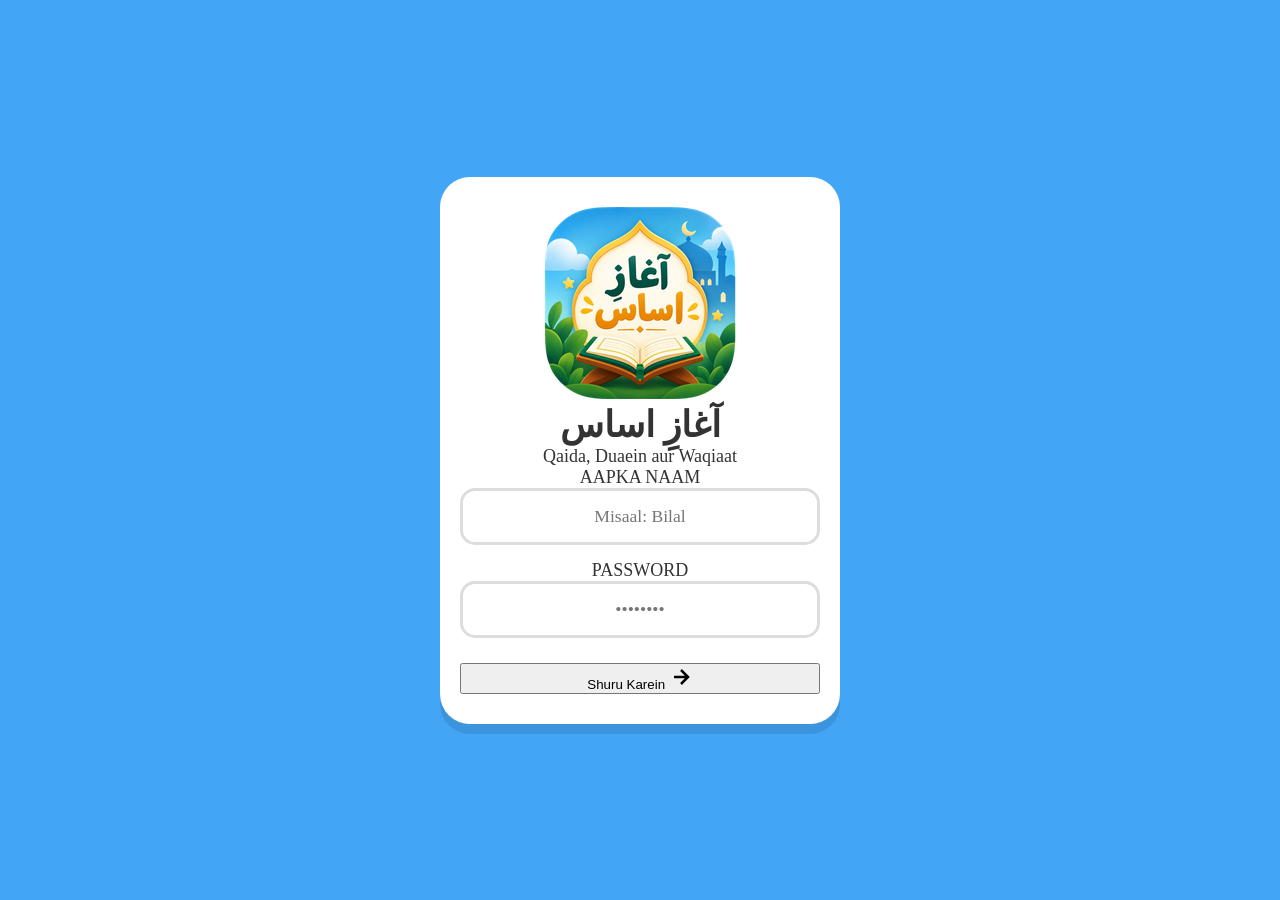
==== commit 6b3dd027: "Create index.html" ====
--- a/index.html
+++ b/index.html
@@ -3,160 +3,199 @@
 <head>
     <meta charset="utf-8">
     <meta name="viewport" content="width=device-width, initial-scale=1, viewport-fit=cover">
-    <title>Aghaaz-e-Asaas — Kids</title>
-    <meta name="theme-color" content="#FFD54F">
-    <link href="https://fonts.googleapis.com/css2?family=Amiri:wght@400;700&family=Baloo+2:wght@400;600;800&display=swap" rel="stylesheet">
+    <title>آغازِ اساس — Qaida</title>
+    <meta name="theme-color" content="#0B2A5B">
+    <link rel="manifest" href="manifest.json">
+    <link rel="icon" href="qari-192.png">
+    <link href="https://fonts.googleapis.com/css2?family=Amiri:wght@400;700&family=Plus+Jakarta+Sans:wght@400;500;600;700;800&display=swap" rel="stylesheet">
     <link rel="stylesheet" href="app.css">
 </head>
 <body>
 
 <svg width="0" height="0" style="position:absolute" aria-hidden="true">
     <defs>
-        <symbol id="i-close" viewBox="0 0 24 24"><path d="M18 6L6 18M6 6l12 12" stroke-width="3" stroke-linecap="round"/></symbol>
-        <symbol id="i-back" viewBox="0 0 24 24"><path d="M19 12H5M12 19l-7-7 7-7" stroke-width="3" stroke-linecap="round" stroke-linejoin="round"/></symbol>
+        <symbol id="i-book" viewBox="0 0 24 24"><path d="M2 3h6a4 4 0 0 1 4 4v14a3 3 0 0 0-3-3H2z"/><path d="M22 3h-6a4 4 0 0 0-4 4v14a3 3 0 0 1 3-3h7z"/></symbol>
+        <symbol id="i-moon" viewBox="0 0 24 24"><path d="M21 12.8A9 9 0 1 1 11.2 3a7 7 0 0 0 9.8 9.8z"/></symbol>
+        <symbol id="i-scroll" viewBox="0 0 24 24"><path d="M4 19.5A2.5 2.5 0 0 1 6.5 17H20"/><path d="M6.5 2H20v20H6.5A2.5 2.5 0 0 1 4 19.5v-15A2.5 2.5 0 0 1 6.5 2z"/><path d="M10 7h6M10 11h6"/></symbol>
+        <symbol id="i-game" viewBox="0 0 24 24"><rect x="2" y="7" width="20" height="11" rx="5.5"/><path d="M7 10.5v4M5 12.5h4"/><circle cx="15.5" cy="11.5" r=".6"/><circle cx="18" cy="13.5" r=".6"/></symbol>
+        <symbol id="i-flame" viewBox="0 0 24 24"><path d="M8.5 14.5A2.5 2.5 0 0 0 11 12c0-1.4-.5-2-1-3-1.1-2.1-.2-4 2-6 .5 2.5 2 4.9 4 6.5 2 1.6 3 3.5 3 5.5a7 7 0 1 1-14 0c0-1.2.4-2.4 1-3 0 1.4 1 2.5 2.5 2.5z"/></symbol>
+        <symbol id="i-star" viewBox="0 0 24 24"><path d="M12 2l3.1 6.3 6.9 1-5 4.9 1.2 6.9L12 17.8 5.8 21.1 7 14.2 2 9.3l6.9-1z"/></symbol>
+        <symbol id="i-check" viewBox="0 0 24 24"><path d="M20 6L9 17l-5-5"/></symbol>
+        <symbol id="i-play" viewBox="0 0 24 24"><path d="M7 4l13 8-13 8z" fill="currentColor"/></symbol>
+        <symbol id="i-vol" viewBox="0 0 24 24"><path d="M11 5L6 9H2v6h4l5 4z"/><path d="M15.5 8.5a5 5 0 0 1 0 7M19 5a10 10 0 0 1 0 14"/></symbol>
+        <symbol id="i-mute" viewBox="0 0 24 24"><path d="M11 5L6 9H2v6h4l5 4z"/><path d="M22 9l-6 6M16 9l6 6"/></symbol>
+        <symbol id="i-left" viewBox="0 0 24 24"><path d="M19 12H5M12 19l-7-7 7-7"/></symbol>
+        <symbol id="i-right" viewBox="0 0 24 24"><path d="M5 12h14M12 5l7 7-7 7"/></symbol>
+        <symbol id="i-down" viewBox="0 0 24 24"><path d="M6 9l6 6 6-6"/></symbol>
+        <symbol id="i-x" viewBox="0 0 24 24"><path d="M18 6L6 18M6 6l12 12"/></symbol>
+        <symbol id="i-out" viewBox="0 0 24 24"><path d="M9 21H5a2 2 0 0 1-2-2V5a2 2 0 0 1 2-2h4M16 17l5-5-5-5M21 12H9"/></symbol>
+        <symbol id="i-trophy" viewBox="0 0 24 24"><path d="M8 21h8M12 17v4M7 4h10v5a5 5 0 0 1-10 0zM17 5h3v2a3 3 0 0 1-3 3M7 5H4v2a3 3 0 0 0 3 3"/></symbol>
+        <symbol id="i-refresh" viewBox="0 0 24 24"><path d="M21 12a9 9 0 1 1-3-6.7L21 8M21 3v5h-5"/></symbol>
+        <symbol id="i-target" viewBox="0 0 24 24"><circle cx="12" cy="12" r="9"/><circle cx="12" cy="12" r="5"/><circle cx="12" cy="12" r="1"/></symbol>
+        <symbol id="i-bulb" viewBox="0 0 24 24"><path d="M9 18h6M10 21h4M12 3a6 6 0 0 0-4 10.5c.8.8 1 1.5 1 2.5h6c0-1 .2-1.7 1-2.5A6 6 0 0 0 12 3z"/></symbol>
     </defs>
 </svg>
 
-<!-- Login Screen -->
 <div id="login-screen">
     <form class="login-card" id="login-form">
-        <img src="qari-192.png" alt="Logo" style="width:80px; margin:0 auto 10px; border-radius:20px;">
-        <h1 style="font-family:'Amiri'; color:#1E88E5; font-size:2.5rem; margin-bottom:10px;">آغازِ اساس</h1>
-        <p style="color:#666; margin-bottom:20px;">Bachon ke liye asaan app</p>
+        <img src="qari-192.png" alt="Aghaaz-e-Asaas">
+        <h1>آغازِ اساس</h1>
+        <p class="sub">Qaida, Duaein aur Waqiaat</p>
         <div class="field">
-            <input type="text" id="name" placeholder="Apna Naam likhein" required>
+            <label>AAPKA NAAM</label>
+            <input type="text" id="name" placeholder="Misaal: Bilal" required>
         </div>
         <div class="field">
-            <input type="password" id="pass" placeholder="Password" required>
-        </div>
-        <button type="submit" class="btn-kid btn-yellow" style="width:100%">Shuru Karein 🚀</button>
-        <p id="login-msg" style="color:red; margin-top:10px;"></p>
+            <label>PASSWORD</label>
+            <input type="password" id="pass" placeholder="••••••••" required>
+        </div>
+        <button type="submit" class="btn btn-lg btn-block">Shuru Karein <svg class="i"><use href="#i-right"/></svg></button>
+        <p id="login-msg" role="alert"></p>
     </form>
 </div>
 
-<!-- Main App -->
 <div id="app-screen" hidden>
-    
     <header class="app-header">
         <div class="header-inner">
             <div class="header-row">
                 <div class="brand">
-                    <b>Assalamu Alaikum, <span id="user-display">Bacha</span>! 👋</b>
-                </div>
-                <button class="btn-kid btn-small btn-red" id="menu-logout">Wapas</button>
-            </div>
+                    <img src="qari-192.png" alt="">
+                    <div><b>آغازِ اساس</b><small>Quran Ustad</small></div>
+                </div>
+                <div class="menu-wrap">
+                    <button class="user-chip" id="user-chip" type="button">
+                        <span class="avatar" id="user-avatar">U</span>
+                        <span class="n" id="user-display">User</span>
+                        <svg class="i" style="width:14px;height:14px"><use href="#i-down"/></svg>
+                    </button>
+                    <div class="user-menu" id="user-menu">
+                        <button type="button" id="menu-logout" class="danger"><svg class="i"><use href="#i-out"/></svg> Logout</button>
+                    </div>
+                </div>
+            </div>
+            <div class="greeting">
+                <h2 id="greeting-title">Assalamu Alaikum</h2>
+                <p>Aaj kuch naya seekhte hain, in shaa Allah.</p>
+            </div>
+        </div>
+    </header>
+
+    <main class="container">
+        <!-- Qaida Tab -->
+        <section id="page-qaida" class="page active">
             <div class="stats-card">
-                <div class="stat-item">⭐ Lvl <span id="st-level">1</span></div>
-                <div class="stat-item">🔥 <span id="st-streak">1</span> din</div>
-                <div class="stat-item">🏆 <span id="st-done">0/12</span></div>
-            </div>
-        </div>
-    </header>
-
-    <main class="container">
-        <!-- HOME TAB -->
-        <section id="page-home" class="page active">
-            <div class="kids-grid">
-                <button class="kids-tile bg-blue" data-go="qaida">
-                    <span class="tile-emoji">📖</span>
-                    <span class="tile-text">Sabaq</span>
+                <div class="stats-grid">
+                    <div class="stat lvl"><span class="ico"><svg class="i"><use href="#i-star"/></svg></span><div><b id="st-level">Lvl 1</b><small>Level</small></div></div>
+                    <div class="stat streak"><span class="ico"><svg class="i"><use href="#i-flame"/></svg></span><div><b id="st-streak">1</b><small>Lagataar din</small></div></div>
+                    <div class="stat done"><span class="ico"><svg class="i"><use href="#i-check"/></svg></span><div><b id="st-done">0/12</b><small>Sabaq poore</small></div></div>
+                </div>
+                <div class="xp-row">
+                    <div class="xp-meta"><span id="xp-left">0 XP</span><span id="xp-next">Agla level: 150 XP</span></div>
+                    <div class="bar"><i id="xp-bar"></i></div>
+                </div>
+            </div>
+
+            <button class="namaz-hero" id="namaz-hero" type="button">
+                <div class="namaz-hero-icon">🕌</div>
+                <div class="namaz-hero-text"><span class="nh-tag">BUNYADI COURSE</span><b>Namaz Sikhein</b><small>Wudu • 5 Namaz • Fatiha</small></div>
+                <span class="nh-arrow">→</span>
+            </button>
+
+            <div class="hero-row">
+                <button class="mini-hero accent-teal" id="akhlaq-hero" type="button"><span class="mh-icon">💚</span><span class="mh-body"><b>Akhlaq</b><small id="akhlaq-progress">0 / 10</small></span></button>
+                <button class="mini-hero accent-green" id="ghar-hero" type="button"><span class="mh-icon">🏠</span><span class="mh-body"><b>Mera Ghar</b><small id="ghar-progress">0 / 12</small></span></button>
+            </div>
+
+            <div class="section-head"><h2>Aapke Sabaq</h2><span id="sabaq-count"></span></div>
+            <div class="sabaq-list" id="sabaq-list"></div>
+        </section>
+
+        <!-- Quran Tab -->
+        <section id="page-quran" class="page">
+            <div class="page-intro"><h2>Quran — Aakhri 10 Surah</h2><p>Qari ke saath sunein, ayat-ba-ayat dohrayein.</p></div>
+            <div class="surah-list" id="surah-list"></div>
+        </section>
+
+        <!-- Stories Tab -->
+        <section id="page-stories" class="page">
+            <div class="page-intro"><h2>Nabiyon ke Waqiaat</h2><p>Har waqia 2 minute ka.</p></div>
+            <div class="story-list" id="stories-list"></div>
+        </section>
+
+        <!-- Games Tab -->
+        <section id="page-games" class="page">
+            <div class="page-intro"><h2>Khelte Khelte Seekhein</h2><p>Galti na hone tak khelein.</p></div>
+            <div class="game-grid" id="games-menu">
+                <button class="game-card" style="--a:#2A66BD;--b:#0B2A5B" data-game="bubble"><span class="emoji">🫧</span><h3>Bubble Pop</h3></button>
+                <button class="game-card" style="--a:#1C8C7D;--b:#0F5E55" data-game="vocab"><span class="emoji">🖼️</span><h3>Harf &amp; Tasveer</h3></button>
+                <button class="game-card" style="--a:#8E5BC0;--b:#5A3585" data-game="basket"><span class="emoji">🧺</span><h3>Harf ki Tokri</h3></button>
+                <button class="game-card" style="--a:#E0A030;--b:#B7700F" data-game="sequence"><span class="emoji">🪜</span><h3>Agla Harf</h3></button>
+                <button class="game-card" style="--a:#E91E63;--b:#AD1457; grid-column: 1 / -1;" data-game="trace">
+                    <span class="emoji">✍️</span><h3>Harf Likhna (Drawing)</h3>
                 </button>
-                <button class="kids-tile bg-green" data-go="namaz">
-                    <span class="tile-emoji">🕌</span>
-                    <span class="tile-text">Namaz</span>
-                </button>
-                <button class="kids-tile bg-pink" data-go="stories">
-                    <span class="tile-emoji">📚</span>
-                    <span class="tile-text">Kahaniyan</span>
-                </button>
-                <button class="kids-tile bg-yellow" data-go="games">
-                    <span class="tile-emoji">🎮</span>
-                    <span class="tile-text">Khelo</span>
-                </button>
-            </div>
-        </section>
-
-        <!-- QAIDA TAB (Course) -->
-        <section id="page-qaida" class="page">
-            <div class="section-head"><h2>Sabaq Chunein</h2></div>
-            <div class="sabaq-list" id="sabaq-list" dir="rtl"></div>
-        </section>
-
-        <!-- NAMAZ TAB (Hidden, only opens popup) -->
-        <section id="page-namaz" class="page"></section>
-
-        <!-- STORIES TAB -->
-        <section id="page-stories" class="page">
-            <div class="section-head"><h2>Nabiyon ki Kahaniyan</h2></div>
-            <div class="story-list" id="stories-list" dir="ltr"></div>
-            
-            <div class="section-head" style="margin-top:20px"><h2>Akhlaq ki Baatein</h2></div>
-            <button class="btn-kid btn-green btn-block" id="akhlaq-hero">Akhlaq Padhein 💚</button>
-        </section>
-
-        <!-- GAMES TAB -->
-        <section id="page-games" class="page">
-            <div class="section-head"><h2>Maze se Khelein</h2></div>
-            <div class="game-grid" id="games-menu">
-                <button class="game-card" data-game="match">
-                    <span class="emoji">🔤</span><h3>Harf Pehchano</h3>
-                </button>
-                <button class="game-card" data-game="color">
-                    <span class="emoji">🎨</span><h3>Rang Bharo</h3>
-                </button>
             </div>
         </section>
     </main>
 
-    <!-- Bottom Nav -->
     <nav class="bottom-nav">
-        <button class="nav-item active" data-tab="home">🏠 <span>Ghar</span></button>
-        <button class="nav-item" data-tab="qaida">📖 <span>Sabaq</span></button>
-        <button class="nav-item" data-tab="stories">📚 <span>Kahani</span></button>
-        <button class="nav-item" data-tab="games">🎮 <span>Khel</span></button>
+        <button class="nav-item active" data-tab="qaida"><svg class="i"><use href="#i-book"/></svg>Sabaq</button>
+        <button class="nav-item" data-tab="quran"><svg class="i"><use href="#i-moon"/></svg>Quran</button>
+        <button class="nav-item" data-tab="stories"><svg class="i"><use href="#i-scroll"/></svg>Waqiaat</button>
+        <button class="nav-item" data-tab="games"><svg class="i"><use href="#i-game"/></svg>Games</button>
     </nav>
 </div>
 
-<!-- Views (Lesson, Games, Stories, Namaz, Akhlaq) -->
 <div class="lesson" id="lesson-view">
     <div class="lesson-top">
-        <button class="icon-btn" id="lesson-close"><svg class="i"><use href="#i-close"/></svg></button>
+        <button class="icon-btn" id="lesson-close"><svg class="i"><use href="#i-x"/></svg></button>
         <div class="t"><b id="lesson-title">Sabaq</b><small id="lesson-count">1 / 28</small></div>
     </div>
     <div class="lesson-prog"><i id="lesson-bar"></i></div>
     <div class="lesson-body">
         <div class="letter-card"><div class="big-letter" id="current-letter" dir="rtl">ا</div><div class="roman" id="current-roman">Alif</div></div>
         <div class="lesson-actions">
-            <button class="btn-kid btn-yellow" id="btn-listen">🔊 Suniye</button>
+            <button class="btn btn-gold" id="btn-listen"><svg class="i"><use href="#i-vol"/></svg> Suniye</button>
         </div>
     </div>
     <div class="lesson-foot">
-        <button class="btn-kid btn-blue" id="btn-prev" style="width:80px">←</button>
-        <button class="btn-kid btn-green" id="next-btn" style="flex:1">Aage →</button>
+        <button class="btn btn-ghost" id="btn-prev"><svg class="i"><use href="#i-left"/></svg></button>
+        <button class="btn btn-lg" id="next-btn">MashaAllah! Aage <svg class="i"><use href="#i-right"/></svg></button>
     </div>
 </div>
 
 <div class="game-screen" id="game-screen">
     <div class="game-top">
-        <button class="icon-btn" id="game-exit"><svg class="i"><use href="#i-back"/></svg></button>
+        <button class="icon-btn" id="game-exit"><svg class="i"><use href="#i-left"/></svg></button>
         <div class="title" id="game-title">Game</div>
-        <span class="chip gold" id="game-score">0 ⭐</span>
-    </div>
+        <span class="chip" id="game-timer" hidden><span id="game-timer-n">Level 1</span></span>
+        <span class="chip gold" id="game-score">0</span>
+        <button class="icon-btn" id="game-sound"><svg class="i"><use href="#i-vol"/></svg></button>
+    </div>
+    <div class="game-target" id="game-target"></div>
     <div class="game-area" id="game-area"></div>
-</div>
-
+    <div class="game-result" id="game-result" hidden></div>
+</div>
+
+<div class="reader" id="surah-reader"></div>
 <div class="reader" id="story-reader"></div>
 <div class="namaz-view" id="namaz-view"></div>
 <div class="full-view" id="akhlaq-view"></div>
-
-<!-- Scripts (Only required ones) -->
+<div class="full-view" id="ghar-view"></div>
+<div class="ghar-modal" id="ghar-modal" hidden></div>
+
 <script src="courseData.js"></script>
 <script src="waqiaat.js"></script>
+<script src="surahs.js"></script>
 <script src="namazData.js"></script>
 <script src="akhlaqData.js"></script>
+<script src="gharData.js"></script>
+<script src="settings.js"></script>
 <script src="app.js"></script>
+<script src="games.js"></script>
+<script src="kidsGames.js"></script>
+<script src="quran.js"></script>
 <script src="namaz.js"></script>
 <script src="akhlaq.js"></script>
-<script src="kidsGames.js"></script>
+<script src="ghar.js"></script>
 </body>
 </html>
--- a/app.css
+++ b/app.css
@@ -1,1819 +1,178 @@
-/* ==========================================================
-   Aghaaz-e-Asaas — app.css
-   Complete stylesheet for every component in the app.
-   ========================================================== */
+:root {
+    --bg: #F0F8FF; --text: #333; --font-main: 'Baloo 2', cursive; --font-ar: 'Amiri', serif;
+    --yellow: #FFCA28; --yellow-dark: #FFA000; --blue: #42A5F5; --blue-dark: #1E88E5;
+    --green: #66BB6A; --green-dark: #43A047; --pink: #EC407A; --pink-dark: #D81B60;
+    --red: #EF5350; --red-dark: #E53935;
+}
+* { box-sizing: border-box; margin: 0; padding: 0; -webkit-tap-highlight-color: transparent; }
+[hidden] { display: none !important; }
+body { font-family: var(--font-main); background: var(--bg); color: var(--text); font-size: 18px; overflow-x: hidden; }
+svg.i { width: 24px; height: 24px; fill: none; stroke: currentColor; stroke-width: 2.5; }
 
-/* ---------- Reset ---------- */
-*, *::before, *::after { box-sizing: border-box; }
-[hidden] { display: none !important; }
-html, body { margin: 0; padding: 0; }
-html { font-size: 16px; -webkit-text-size-adjust: 100%; }
-html[data-font="large"] { font-size: 18px; }
-html[data-font="small"] { font-size: 14px; }
-body {
-  font-family: 'Plus Jakarta Sans', system-ui, -apple-system, 'Segoe UI', sans-serif;
-  background: var(--bg);
-  color: var(--text);
-  line-height: 1.5;
-  overflow-x: hidden;
-  -webkit-tap-highlight-color: transparent;
-}
-button, input, select, textarea { font: inherit; color: inherit; }
-button { cursor: pointer; border: 0; background: none; }
-img { max-width: 100%; display: block; }
-h1, h2, h3, h4, h5, h6 { margin: 0 0 .4em; font-weight: 800; letter-spacing: -.01em; }
-p { margin: 0 0 .8em; }
-a { color: inherit; }
-
-/* ---------- CSS Variables ---------- */
-:root {
-  --navy: #0B2A5B;
-  --navy-2: #123B7A;
-  --gold: #D99A2B;
-  --gold-2: #B7700F;
-  --bg: #F7F6F2;
-  --bg-card: #FFFFFF;
-  --bg-soft: #F0EEE7;
-  --text: #1B2540;
-  --text-soft: #5B6784;
-  --text-mute: #8A94AC;
-  --line: #E2E0D8;
-  --line-soft: #EEECE6;
-  --ok: #2E9B62;
-  --ok-bg: #E7F6EE;
-  --bad: #C8453B;
-  --bad-bg: #FDECEA;
-  --warn: #E0A030;
-  --info: #2A66BD;
-  --info-bg: #E8F0FB;
-  --radius: 16px;
-  --radius-sm: 10px;
-  --radius-lg: 22px;
-  --shadow-sm: 0 2px 8px rgba(11,42,91,.06);
-  --shadow-md: 0 8px 24px rgba(11,42,91,.10);
-  --shadow-lg: 0 20px 48px rgba(11,42,91,.16);
-  --font-ar: 'Amiri', 'Noto Naskh Arabic', 'Traditional Arabic', serif;
+/* RTL FIX: Arabic ko hamesha Right se Left chalayein */
+[dir="rtl"], .ar, .big-letter, .match-target, .sabaq-card {
+    direction: rtl;
+    unicode-bidi: isolate;
 }
 
-[data-theme="dark"] {
-  --navy: #6FA0E6;
-  --navy-2: #3A6BB0;
-  --gold: #F0B845;
-  --gold-2: #C69020;
-  --bg: #0F1724;
-  --bg-card: #1A2533;
-  --bg-soft: #141F2D;
-  --text: #E6ECF5;
-  --text-soft: #A6B4C7;
-  --text-mute: #7A89A0;
-  --line: #2A3646;
-  --line-soft: #1F2A38;
-  --ok: #4BD694;
-  --ok-bg: #173A2A;
-  --bad: #F06B5E;
-  --bad-bg: #3A1B18;
-  --info: #6FA0E6;
-  --info-bg: #16273F;
-  --shadow-sm: 0 2px 8px rgba(0,0,0,.3);
-  --shadow-md: 0 8px 24px rgba(0,0,0,.4);
-  --shadow-lg: 0 20px 48px rgba(0,0,0,.5);
+/* Login Screen */
+#login-screen { display: grid; place-items: center; min-height: 100vh; padding: 20px; background: var(--blue); }
+.login-card { background: #fff; padding: 30px 20px; border-radius: 30px; text-align: center; width: 100%; max-width: 400px; box-shadow: 0 10px 0 rgba(0,0,0,0.1); }
+.field input { width: 100%; padding: 15px; margin-bottom: 15px; border: 3px solid #ddd; border-radius: 15px; font-family: var(--font-main); font-size: 1.1rem; text-align: center; outline:none; }
+.field input:focus { border-color: var(--blue); }
+
+/* Header & Top Bars (Safe Area for Notch) */
+.app-header { background: var(--yellow); padding: calc(20px + env(safe-area-inset-top)) 20px 20px; border-radius: 0 0 30px 30px; border-bottom: 8px solid var(--yellow-dark); }
+.header-row { display: flex; justify-content: space-between; align-items: center; margin-bottom: 15px; }
+.brand b { font-size: 1.4rem; color: #5D4037; }
+.stats-card { display: flex; gap: 10px; background: rgba(255,255,255,0.5); padding: 10px; border-radius: 15px; justify-content: space-around; font-weight: 800; color: #5D4037; }
+
+/* Top Bars for Sub-screens */
+.lesson-top, .game-top, .namaz-top { 
+    padding: calc(15px + env(safe-area-inset-top)) 15px 15px; 
+    background: var(--yellow); 
+    display: flex; align-items: center; 
+    border-bottom: 4px solid var(--yellow-dark);
+    position: sticky; top: 0; z-index: 10;
 }
+.icon-btn { width: 45px; height: 45px; border-radius: 50%; border: none; background: #fff; display: grid; place-items: center; margin-right: 15px; box-shadow: 0 3px 0 rgba(0,0,0,0.1); cursor:pointer; flex-shrink:0; }
+.lesson-top .t b { font-size: 1.3rem; color:#5D4037; }
+.lesson-top .t small { color:#8D6E63; font-weight:700; display:block;}
 
-/* ---------- Typography helpers ---------- */
-.ar { font-family: var(--font-ar); direction: rtl; unicode-bidi: isolate; }
-.sub { color: var(--text-soft); font-size: .92rem; }
-.i { width: 20px; height: 20px; display: inline-block; vertical-align: middle;
-     fill: none; stroke: currentColor; stroke-width: 2;
-     stroke-linecap: round; stroke-linejoin: round; flex-shrink: 0; }
+.container { padding: 20px; padding-bottom: 100px; max-width: 600px; margin: 0 auto; }
+.page { display: none; animation: fadeIn 0.3s ease; }
+.page.active { display: block; }
+@keyframes fadeIn { from { opacity: 0; transform: translateY(10px); } to { opacity: 1; transform: translateY(0); } }
 
-/* ---------- Buttons ---------- */
-.btn {
-  display: inline-flex; align-items: center; justify-content: center; gap: 8px;
-  padding: 11px 18px; border-radius: 12px;
-  background: var(--navy); color: #fff;
-  font-weight: 700; font-size: .95rem;
-  border: 2px solid transparent;
-  transition: transform .12s, box-shadow .12s, opacity .2s;
+/* Kid Buttons & Tiles */
+.btn-kid { font-family: var(--font-main); font-weight: 800; font-size: 1.2rem; padding: 15px 25px; border-radius: 20px; border: none; color: #fff; box-shadow: 0 6px 0 rgba(0,0,0,0.2); transition: transform 0.1s, box-shadow 0.1s; cursor:pointer;}
+.btn-kid:active { transform: translateY(4px); box-shadow: 0 2px 0 rgba(0,0,0,0.2); }
+.btn-small { padding: 8px 15px; font-size: 1rem; border-radius: 12px; }
+.btn-block { width: 100%; display: block; margin-top: 10px; }
+.btn-yellow { background: var(--yellow); color: #5D4037; }
+.btn-blue { background: var(--blue); }
+.btn-green { background: var(--green); }
+.btn-red { background: var(--red); }
+
+.kids-grid { display: grid; grid-template-columns: 1fr 1fr; gap: 20px; }
+.kids-tile { display: flex; flex-direction: column; align-items: center; justify-content: center; padding: 30px 10px; border-radius: 30px; border: none; color: #fff; box-shadow: 0 10px 0 rgba(0,0,0,0.15); transition: transform 0.1s; cursor:pointer;}
+.kids-tile:active { transform: translateY(6px); box-shadow: 0 4px 0 rgba(0,0,0,0.15); }
+.tile-emoji { font-size: 4rem; margin-bottom: 10px; filter: drop-shadow(0 4px 0 rgba(0,0,0,0.15)); }
+.tile-text { font-family: var(--font-main); font-size: 1.5rem; font-weight: 800; }
+.bg-blue { background: var(--blue); }
+.bg-green { background: var(--green); }
+.bg-pink { background: var(--pink); }
+.bg-yellow { background: var(--yellow); color: #5D4037; }
+
+/* Sabaq List */
+.section-head h2 { margin-bottom: 15px; color: var(--blue-dark); font-size: 1.5rem; }
+.sabaq-list { display: flex; flex-direction: column; gap: 15px; }
+.sabaq-card { display: flex; align-items: center; padding: 15px; border-radius: 20px; background: #fff; border: 3px solid var(--blue); box-shadow: 0 5px 0 var(--blue-dark); text-align: right; font-family: var(--font-main); width: 100%; cursor:pointer;}
+.sabaq-card.done { border-color: var(--green); box-shadow: 0 5px 0 var(--green-dark); }
+.sabaq-card .num { width: 40px; height: 40px; border-radius: 50%; background: var(--blue); color: #fff; display: grid; place-items: center; font-weight: 800; font-size: 1.2rem; margin-left: 15px; flex-shrink: 0; }
+.sabaq-card.done .num { background: var(--green); }
+.sabaq-card .info h3 { font-size: 1.2rem; color: #333; margin-bottom: 2px; }
+.sabaq-card .info p { font-size: 0.9rem; color: #777; }
+
+/* Lesson View */
+.lesson { position: fixed; inset: 0; background: #fff; z-index: 100; display: none; flex-direction: column; }
+.lesson.open { display: flex; }
+.lesson-prog { height: 6px; background: #eee; }
+.lesson-prog i { display: block; height: 100%; background: var(--green); width: 0; transition: width 0.3s; }
+.lesson-body { flex: 1; display: flex; flex-direction: column; align-items: center; justify-content: center; padding: 20px;}
+.big-letter { font-family: var(--font-ar); font-size: 12rem; color: var(--blue-dark); line-height: 1; }
+.roman { font-size: 2rem; color: #777; font-weight: 800; margin-top:10px; }
+.lesson-actions { margin-top: 30px; }
+.lesson-foot { padding: 20px; display: flex; gap: 15px; }
+.lesson-foot button { flex: 1; font-size: 1.4rem; }
+
+/* Games Menu */
+.game-grid { display: grid; grid-template-columns: 1fr 1fr; gap: 20px; }
+.game-card { background: #fff; border: 4px solid var(--pink); box-shadow: 0 8px 0 var(--pink-dark); border-radius: 25px; padding: 30px 10px; display: flex; flex-direction: column; align-items: center; cursor:pointer;}
+.game-card:active { transform: translateY(4px); box-shadow: 0 4px 0 var(--pink-dark); }
+.game-card .emoji { font-size: 4rem; }
+.game-card h3 { margin-top: 10px; color: var(--pink-dark); font-size: 1.2rem; }
+
+/* Bottom Nav */
+.bottom-nav { position: fixed; bottom: 0; left: 0; right: 0; background: #fff; display: flex; justify-content: space-around; padding: 10px 5px; border-top: 4px solid #eee; z-index: 50; }
+.nav-item { display: flex; flex-direction: column; align-items: center; font-family: var(--font-main); font-weight: 800; font-size: 1.5rem; color: #aaa; border: none; background: none; cursor:pointer; }
+.nav-item.active { color: var(--blue); transform: scale(1.1); }
+.nav-item span { font-size: 0.8rem; margin-top: 4px; }
+
+/* Game Screen Area */
+.game-screen { position: fixed; inset: 0; z-index: 200; background: var(--bg); display: none; flex-direction: column; }
+.game-screen.open { display: flex; }
+.game-top .title { font-size: 1.3rem; font-weight: 800; color: #5D4037; flex:1; text-align:center;}
+.chip { background: #fff; padding: 5px 15px; border-radius: 15px; font-weight: 800; color:#5D4037; }
+.game-area { flex: 1; padding: 20px; display: flex; flex-direction: column; align-items: center; justify-content: center; }
+
+/* Match Game */
+.match-target { font-family: var(--font-ar); font-size: 10rem; color: var(--blue-dark); margin-bottom: 30px; line-height: 1;}
+.match-options { display: flex; gap: 20px; flex-wrap: wrap; justify-content: center; }
+.match-opt { background: #fff; border: 4px solid #ddd; border-radius: 25px; padding: 20px; font-size: 4rem; box-shadow: 0 6px 0 #ccc; transition: transform 0.1s; cursor:pointer;}
+.match-opt:active { transform: translateY(4px); box-shadow: 0 2px 0 #ccc; }
+.match-opt.correct { border-color: var(--green); box-shadow: 0 6px 0 var(--green-dark); background: #E8F5E9; }
+.match-opt.wrong { border-color: var(--red); box-shadow: 0 6px 0 var(--red-dark); background: #FFEBEE; }
+
+/* Coloring Game */
+.color-letter { font-family: var(--font-ar); font-size: 12rem; line-height: 1; transition: color 0.3s; text-shadow: 0 4px 0 rgba(0,0,0,0.1); }
+.color-palette { display: flex; gap: 15px; margin-top: 40px; flex-wrap: wrap; justify-content: center; }
+.color-btn { width: 60px; height: 60px; border-radius: 50%; border: 4px solid #fff; box-shadow: 0 4px 0 rgba(0,0,0,0.2); cursor:pointer;}
+.color-btn:active { transform: scale(0.9); }
+
+/* ==========================================================
+   READERS & FULL VIEWS (Stories, Akhlaq, Namaz)
+   ========================================================== */
+.reader, .full-view, .namaz-view { 
+    position: fixed; inset: 0; background: #fff; z-index: 150; 
+    display: none; overflow-y: auto; flex-direction: column;
+    padding-bottom: 30px;
 }
-.btn:active { transform: scale(.97); }
-.btn:disabled { opacity: .5; cursor: not-allowed; }
-.btn-lg { padding: 14px 22px; font-size: 1.02rem; border-radius: 14px; }
-.btn-block { width: 100%; }
-.btn .i { width: 18px; height: 18px; }
-.btn-gold { background: linear-gradient(135deg, var(--gold), var(--gold-2)); color: #3A2705; }
-.btn-ghost {
-  background: transparent; color: var(--navy);
-  border-color: var(--line);
+.reader.open, .full-view.open, .namaz-view.open { display: block; }
+
+/* Story Reader */
+#story-reader { padding: calc(15px + env(safe-area-inset-top)) 20px 20px; }
+
+/* --- AKHLAQ VIEW STYLING (FIXED) --- */
+.akhlaq-content { padding: calc(15px + env(safe-area-inset-top)) 20px 40px; }
+.akhlaq-intro { background: #EDF7EC; padding: 15px; border-radius: 15px; font-size: 1rem; margin-bottom: 20px; border: 2px solid #C8E6C9; color: #2E7D32;}
+.akhlaq-list { display: flex; flex-direction: column; gap: 15px; }
+.akhlaq-card {
+    display: flex; align-items: center; gap: 15px;
+    padding: 15px; border-radius: 20px;
+    background: #fff; border: 3px solid #ddd;
+    box-shadow: 0 5px 0 #ccc; font: inherit; text-align: left; cursor:pointer;
 }
-[data-theme="dark"] .btn-ghost { color: var(--text); }
-.mini {
-  padding: 6px 12px; border-radius: 999px;
-  background: var(--navy); color: #fff;
-  font-size: .8rem; font-weight: 700;
+.akhlaq-card:active { transform: translateY(4px); box-shadow: 0 1px 0 #ccc; }
+.akhlaq-card.done { border-color: var(--green); box-shadow: 0 5px 0 var(--green-dark); background: #F1F8E9;}
+.ac-emoji { font-size: 2.5rem; flex-shrink: 0; }
+.ac-body { flex: 1; }
+.ac-tag { display: inline-block; font-size: 0.75rem; font-weight: 800; color: var(--blue-dark); text-transform: uppercase; }
+.ac-body b { display: block; font-size: 1.2rem; color: #333; margin: 2px 0;}
+.ac-body small { font-size: 0.85rem; color: #777; }
+.ac-tail { color: #999; font-size: 1.5rem; }
+
+/* Akhlaq Story Detail */
+.akhlaq-hero {
+    background: var(--c, var(--blue)); color: #fff;
+    padding: 30px 20px; border-radius: 25px;
+    text-align: center; margin-bottom: 20px; border-bottom: 6px solid rgba(0,0,0,0.2);
 }
-.mini.dim { opacity: .45; cursor: not-allowed; }
-.icon-btn {
-  width: 40px; height: 40px; display: inline-grid; place-items: center;
-  border-radius: 50%; background: var(--bg-soft); color: var(--text);
-  border: 1.5px solid var(--line);
-}
-.icon-btn.light { background: rgba(255,255,255,.9); }
+.ah-emoji { font-size: 4rem; margin-bottom: 10px; filter: drop-shadow(0 4px 0 rgba(0,0,0,0.2)); }
+.ah-ar { font-family: var(--font-ar); font-size: 2rem; margin-bottom: 10px; }
+.akhlaq-hero h2 { font-size: 1.5rem; margin-bottom: 5px; }
+.ah-tag { background: rgba(255,255,255,0.2); padding: 4px 12px; border-radius: 20px; font-size: 0.9rem; font-weight: 700; }
 
-/* ---------- Login ---------- */
-#login-screen {
-  min-height: 100vh; display: grid; place-items: center;
-  padding: 24px; background: linear-gradient(160deg, #0B2A5B 0%, #123B7A 100%);
-}
-.login-card {
-  width: 100%; max-width: 400px;
-  background: var(--bg-card); border-radius: 24px;
-  padding: 32px 26px 28px;
-  box-shadow: var(--shadow-lg); text-align: center;
-}
-.login-card img { width: 72px; height: 72px; margin: 0 auto 12px; border-radius: 18px; }
-.login-card h1 { font-family: var(--font-ar); font-size: 2rem; color: var(--navy); margin: 4px 0 6px; }
-.login-card .sub { margin: 0 0 22px; color: var(--text-soft); font-size: .9rem; }
-.field { text-align: left; margin-bottom: 14px; }
-.field label { display: block; font-size: .72rem; letter-spacing: .1em; font-weight: 800;
-               color: var(--text-mute); margin-bottom: 6px; }
-.field input {
-  width: 100%; padding: 13px 14px; border-radius: 12px;
-  border: 1.5px solid var(--line); background: var(--bg-soft); font-size: 1rem;
-  transition: border-color .2s;
-}
-.field input:focus { outline: none; border-color: var(--navy); background: var(--bg-card); }
-#login-msg { color: var(--bad); font-size: .88rem; margin: 10px 0 0; min-height: 1.2em; }
+.akhlaq-body { background: #fff; border-radius: 20px; padding: 20px; border: 3px solid #eee; }
+.akhlaq-body p { font-size: 1.1rem; line-height: 1.6; margin-bottom: 15px; color: #444; }
+.akhlaq-hadith { background: #E8F5E9; padding: 15px; border-radius: 15px; margin: 20px 0; border: 2px dashed #A5D6A7; }
+.akhlaq-hadith .ar { font-family: var(--font-ar); font-size: 1.5rem; text-align: right; line-height: 1.8; color: #1B5E20; margin-bottom: 10px; }
+.akhlaq-hadith .ro { font-size: 1rem; font-style: italic; color: #2E7D32; }
 
-/* ---------- App Header ---------- */
-.app-header {
-  background: linear-gradient(180deg, var(--navy) 0%, var(--navy-2) 100%);
-  color: #fff; padding: 14px 16px 22px;
-  border-radius: 0 0 24px 24px;
-  position: relative; z-index: 5;
-}
-.header-inner { max-width: 720px; margin: 0 auto; }
-.header-row { display: flex; align-items: center; justify-content: space-between; gap: 12px; }
-.brand { display: flex; align-items: center; gap: 10px; }
-.brand img { width: 38px; height: 38px; border-radius: 10px; }
-.brand b { display: block; font-family: var(--font-ar); font-size: 1.15rem; line-height: 1; }
-.brand small { display: block; font-size: .68rem; opacity: .8; margin-top: 2px; }
+.akhlaq-amal { background: #FFF8E1; padding: 15px; border-radius: 15px; margin: 20px 0; border: 2px solid #FFE082; }
+.aa-head { font-size: 1rem; font-weight: 800; margin-bottom: 8px; color: #F57F17; }
+.akhlaq-amal p { margin: 0; font-size: 1rem; color: #333; }
 
-.menu-wrap { position: relative; }
-.user-chip {
-  display: inline-flex; align-items: center; gap: 8px;
-  background: rgba(255,255,255,.14); color: #fff;
-  padding: 6px 10px 6px 6px; border-radius: 999px; font-weight: 700;
-  font-size: .85rem; border: 1px solid rgba(255,255,255,.2);
-}
-.user-chip .avatar {
-  width: 28px; height: 28px; border-radius: 50%;
-  background: var(--gold); color: #3A2705;
-  display: inline-grid; place-items: center; font-weight: 800;
-  font-size: .85rem;
-}
-.user-menu {
-  position: absolute; top: calc(100% + 8px); right: 0;
-  background: var(--bg-card); color: var(--text);
-  border-radius: 14px; box-shadow: var(--shadow-md);
-  padding: 6px; min-width: 230px;
-  opacity: 0; pointer-events: none; transform: translateY(-6px);
-  transition: opacity .18s, transform .18s;
-  z-index: 20;
-}
-.user-menu.open { opacity: 1; pointer-events: auto; transform: translateY(0); }
-.user-menu button {
-  width: 100%; display: flex; align-items: center; gap: 10px;
-  padding: 10px 12px; border-radius: 10px;
-  font-size: .9rem; font-weight: 600; color: var(--text);
-  text-align: left;
-}
-.user-menu button:hover { background: var(--bg-soft); }
-.user-menu button b { color: var(--navy); }
-.user-menu .danger { color: var(--bad); }
-.menu-divider { height: 1px; background: var(--line); margin: 6px 4px; }
-
-.greeting { margin-top: 18px; }
-.greeting h2 { margin: 0 0 4px; font-size: 1.4rem; }
-.greeting p { margin: 0; opacity: .82; font-size: .92rem; }
-.app-header.compact { padding-bottom: 14px; }
-.app-header.compact .greeting { display: none; }
-
-/* ---------- Container & pages ---------- */
-.container { max-width: 720px; margin: 0 auto; padding: 16px; }
-.page { display: none; animation: fadeIn .25s ease; }
-.page.active { display: block; }
-.page-intro { padding: 6px 4px 16px; }
-.page-intro h2 { font-size: 1.35rem; margin: 0 0 6px; color: var(--text); }
-.page-intro p { color: var(--text-soft); font-size: .92rem; margin: 0; }
-@keyframes fadeIn { from { opacity: 0; transform: translateY(4px); } to { opacity: 1; transform: none; } }
-
-/* ---------- Stats card ---------- */
-.stats-card {
-  background: var(--bg-card);
-  border-radius: var(--radius-lg);
-  padding: 18px; margin-bottom: 14px;
-  box-shadow: var(--shadow-sm); border: 1.5px solid var(--line);
-}
-.stats-grid { display: grid; grid-template-columns: repeat(3, 1fr); gap: 8px; }
-.stat {
-  display: flex; align-items: center; gap: 8px;
-  padding: 8px 6px; border-radius: 12px;
-}
-.stat .ico {
-  width: 34px; height: 34px; border-radius: 10px;
-  display: grid; place-items: center; flex-shrink: 0;
-}
-.stat.lvl .ico { background: #FCEFD1; color: var(--gold-2); }
-.stat.streak .ico { background: #FFE4D6; color: #D0532A; }
-.stat.done .ico { background: var(--ok-bg); color: var(--ok); }
-.stat b { display: block; font-size: 1rem; line-height: 1.1; color: var(--text); }
-.stat small { display: block; font-size: .68rem; color: var(--text-mute); font-weight: 600; }
-.xp-row { margin-top: 14px; }
-.xp-meta { display: flex; justify-content: space-between; font-size: .78rem; color: var(--text-soft); font-weight: 700; margin-bottom: 6px; }
-.bar {
-  height: 10px; border-radius: 100px; background: var(--bg-soft);
-  overflow: hidden; position: relative;
-}
-.bar i {
-  display: block; height: 100%; border-radius: 100px;
-  background: linear-gradient(90deg, var(--gold), var(--gold-2));
-  transition: width .4s ease;
-}
-
-/* ---------- Hero cards (Namaz, Bachpan, Report, Ask) ---------- */
-.namaz-hero, .bachpan-hero, .report-hero, .ask-hero {
-  width: 100%; display: flex; align-items: center; gap: 14px;
-  padding: 14px 16px; margin-bottom: 12px;
-  border-radius: var(--radius); border: 1.5px solid var(--line);
-  background: var(--bg-card); text-align: left; font: inherit;
-  transition: transform .12s, box-shadow .12s;
-}
-.namaz-hero:active, .bachpan-hero:active, .report-hero:active, .ask-hero:active { transform: scale(.985); }
-.xx-hero-icon { display: none; }
-.namaz-hero-icon, .bachpan-hero-icon, .report-hero-icon, .ask-hero-icon {
-  width: 48px; height: 48px; border-radius: 14px;
-  display: grid; place-items: center; font-size: 1.6rem;
-  flex-shrink: 0;
-}
-.namaz-hero-icon { background: #E8F7F0; }
-.bachpan-hero-icon { background: #FFF2D8; }
-.report-hero-icon { background: var(--info-bg); }
-.ask-hero-icon { background: #FDE8F0; }
-.namaz-hero-text, .bachpan-hero-text, .report-hero-text, .ask-hero-text { flex: 1; min-width: 0; }
-.nh-tag, .bh-tag, .rh-tag, .ah-tag {
-  display: inline-block; font-size: .62rem; letter-spacing: .08em;
-  font-weight: 800; color: var(--text-mute); margin-bottom: 2px;
-}
-.namaz-hero-text b, .bachpan-hero-text b, .report-hero-text b, .ask-hero-text b {
-  display: block; font-size: 1rem; color: var(--text);
-}
-.namaz-hero-text small, .bachpan-hero-text small, .report-hero-text small, .ask-hero-text small {
-  display: block; font-size: .8rem; color: var(--text-soft); font-weight: 500;
-}
-.nh-arrow { font-size: 1.4rem; color: var(--text-mute); font-weight: 300; }
-
-.bachpan-hero { background: linear-gradient(135deg, #FFF7E6, #FEE9C7); border-color: #F4DDA8; }
-[data-theme="dark"] .bachpan-hero { background: linear-gradient(135deg,#2A2115,#3A2C16); border-color: #4A3A1A; }
-.namaz-hero { background: linear-gradient(135deg, #EFFAF3, #DDF1E5); border-color: #C7E8D5; }
-[data-theme="dark"] .namaz-hero { background: linear-gradient(135deg,#12261A,#1B3A28); border-color: #2A5238; }
-.ask-hero { background: linear-gradient(135deg, #FDF0F5, #FCE2EC); border-color: #F4C8D9; }
-[data-theme="dark"] .ask-hero { background: linear-gradient(135deg,#2A1620,#3A1F2C); border-color: #52283A; }
-
-/* ---------- Mini heroes row ---------- */
-.hero-row { display: grid; grid-template-columns: 1fr 1fr; gap: 10px; margin-bottom: 12px; }
-.mini-hero {
-  display: flex; align-items: center; gap: 10px;
-  padding: 12px; border-radius: 14px; border: 1.5px solid var(--line);
-  background: var(--bg-card); text-align: left; font: inherit;
-}
-.mini-hero .mh-icon { font-size: 1.4rem; flex-shrink: 0; }
-.mini-hero .mh-body b { display: block; font-size: .88rem; color: var(--text); }
-.mini-hero .mh-body small { font-size: .72rem; color: var(--text-soft); font-weight: 600; }
-.mini-hero.accent-teal { background: #E9F7F5; border-color: #C7E8E3; }
-[data-theme="dark"] .mini-hero.accent-teal { background: #15312C; border-color: #204A42; }
-.mini-hero.accent-green { background: #EDF6EC; border-color: #CDE6CC; }
-[data-theme="dark"] .mini-hero.accent-green { background: #1A2A18; border-color: #2A4530; }
-
-/* ---------- Report banner ---------- */
-.report-banner {
-  display: flex; align-items: center; gap: 12px;
-  padding: 12px 14px; margin-bottom: 12px;
-  background: linear-gradient(135deg, #E8F0FB, #D6E5F8);
-  border: 1.5px solid #B8D0EC; border-radius: 14px;
-}
-[data-theme="dark"] .report-banner { background: linear-gradient(135deg,#16273F,#1E3355); border-color: #2E4870; }
-.rb-emoji { font-size: 1.5rem; }
-.rb-text { flex: 1; }
-.rb-text b { display: block; font-size: .88rem; }
-.rb-text small { font-size: .75rem; color: var(--text-soft); }
-.rb-open {
-  padding: 7px 12px; border-radius: 10px; background: var(--info); color: #fff;
-  font-size: .8rem; font-weight: 700;
-}
-.rb-x { width: 26px; height: 26px; border-radius: 50%; color: var(--text-mute); font-size: 1rem; }
-
-/* ---------- Daily card ---------- */
-.daily-card {
-  background: var(--bg-card); border: 1.5px solid var(--line);
-  border-radius: var(--radius); padding: 14px 16px; margin-bottom: 14px;
-}
-.daily-card.complete { background: linear-gradient(135deg, #EFFAF3, #DDF1E5); border-color: #C7E8D5; }
-[data-theme="dark"] .daily-card.complete { background: linear-gradient(135deg,#12261A,#1B3A28); border-color: #2A5238; }
-.daily-head { display: flex; align-items: center; gap: 10px; margin-bottom: 10px; }
-.daily-head .ico {
-  width: 34px; height: 34px; border-radius: 10px;
-  background: var(--bg-soft); display: grid; place-items: center;
-  color: var(--navy); flex-shrink: 0;
-}
-.daily-card.complete .daily-head .ico { background: var(--ok-bg); color: var(--ok); }
-.daily-head .t { flex: 1; }
-.daily-head b { display: block; font-size: .95rem; }
-.daily-head small { font-size: .75rem; color: var(--text-soft); font-weight: 600; }
-.goal-chip {
-  display: inline-flex; align-items: center; gap: 4px;
-  padding: 6px 10px; border-radius: 999px;
-  background: var(--bg-soft); color: var(--text);
-  font-size: .74rem; font-weight: 700; border: 1px solid var(--line);
-}
-.goal-chip .i { width: 12px; height: 12px; }
-.daily-card .bar { margin-bottom: 12px; }
-.tasks { display: flex; flex-direction: column; gap: 8px; }
-.task {
-  display: flex; align-items: center; gap: 10px;
-  padding: 8px; border-radius: 10px; background: var(--bg-soft);
-}
-.task.done { opacity: .7; }
-.task .tick {
-  width: 22px; height: 22px; border-radius: 50%;
-  border: 2px solid var(--line); display: grid; place-items: center;
-  color: transparent; flex-shrink: 0;
-}
-.task.done .tick { background: var(--ok); border-color: var(--ok); color: #fff; }
-.task .tt { flex: 1; }
-.task .tt b { display: block; font-size: .85rem; color: var(--text); }
-.task .tt small { font-size: .72rem; color: var(--text-soft); }
-
-/* ---------- Section head ---------- */
-.section-head {
-  display: flex; align-items: center; justify-content: space-between;
-  gap: 8px; margin: 20px 4px 12px;
-}
-.section-head h2 { font-size: 1.05rem; margin: 0; color: var(--text); }
-.section-head span { font-size: .78rem; color: var(--text-mute); font-weight: 700; }
-
-/* ---------- Sabaq list ---------- */
-.sabaq-list { display: flex; flex-direction: column; gap: 10px; }
-.sabaq-card {
-  display: flex; align-items: center; gap: 12px;
-  padding: 14px; border-radius: var(--radius);
-  background: var(--bg-card); border: 1.5px solid var(--line);
-  text-align: left; font: inherit; width: 100%;
-  transition: transform .1s;
-}
-.sabaq-card:active:not(:disabled) { transform: scale(.985); }
-.sabaq-card.current { border-color: var(--gold); box-shadow: 0 0 0 3px rgba(217,154,43,.12); }
-.sabaq-card.done { background: linear-gradient(180deg, var(--bg-card), var(--bg-soft)); }
-.sabaq-card.locked { opacity: .55; }
-.sabaq-card .num {
-  width: 40px; height: 40px; border-radius: 12px;
-  background: var(--bg-soft); color: var(--navy);
-  display: grid; place-items: center;
-  font-weight: 800; font-size: 1rem; flex-shrink: 0;
-}
-.sabaq-card.done .num { background: var(--ok-bg); color: var(--ok); }
-.sabaq-card.current .num { background: linear-gradient(135deg,var(--gold),var(--gold-2)); color: #3A2705; }
-.sabaq-card .info { flex: 1; min-width: 0; }
-.sabaq-card .info h3 {
-  display: flex; align-items: center; gap: 8px; flex-wrap: wrap;
-  font-size: .95rem; margin: 0 0 2px;
-}
-.sabaq-card .info p { margin: 0; font-size: .78rem; color: var(--text-soft); }
-.sabaq-card .tail { color: var(--text-mute); display: flex; }
-.sabaq-card .tail .i { width: 18px; height: 18px; }
-.badge {
-  padding: 2px 8px; border-radius: 999px;
-  font-size: .66rem; font-weight: 800; letter-spacing: .02em;
-}
-.badge.ok { background: var(--ok-bg); color: var(--ok); }
-.badge.cur { background: linear-gradient(135deg,var(--gold),var(--gold-2)); color: #3A2705; }
-
-/* ---------- Games menu ---------- */
-.game-grid { display: grid; grid-template-columns: 1fr 1fr; gap: 12px; }
-.game-card {
-  border-radius: 20px; padding: 20px 14px; color: #fff;
-  background: linear-gradient(135deg, var(--a, #2A66BD), var(--b, #0B2A5B));
-  text-align: center; border: 0; font: inherit;
-  display: flex; flex-direction: column; align-items: center; gap: 4px;
-  box-shadow: var(--shadow-md);
-  transition: transform .12s;
-}
-.game-card:active { transform: scale(.96); }
-.game-card .emoji { font-size: 2.6rem; line-height: 1; }
-.game-card h3 { margin: 8px 0 0; font-size: 1rem; font-weight: 800; }
-.game-card p { margin: 0; font-size: .78rem; opacity: .9; }
-.game-card .best { display: block; margin-top: 8px; font-size: .7rem; opacity: .85; font-weight: 700; }
-
-/* ---------- Bottom nav ---------- */
-.bottom-nav {
-  position: sticky; bottom: 0;
-  display: grid; grid-template-columns: repeat(5, 1fr);
-  background: var(--bg-card); border-top: 1.5px solid var(--line);
-  padding: 8px 4px max(8px, env(safe-area-inset-bottom));
-  z-index: 30;
-}
-.nav-item {
-  display: flex; flex-direction: column; align-items: center; gap: 3px;
-  padding: 6px 4px; border-radius: 12px;
-  font-size: .68rem; font-weight: 700; color: var(--text-mute);
-  transition: color .15s, background .15s;
-}
-.nav-item .i { width: 22px; height: 22px; }
-.nav-item.active { color: var(--navy); background: var(--bg-soft); }
-
-/* ---------- Lesson view ---------- */
-.lesson, .reader, .game-screen {
-  position: fixed; inset: 0; z-index: 100;
-  background: var(--bg); display: flex; flex-direction: column;
-  transform: translateY(100%); visibility: hidden;
-  transition: transform .3s ease, visibility .3s;
-}
-.lesson.open, .reader.open, .game-screen.open {
-  transform: translateY(0); visibility: visible;
-}
-.reader { overflow-y: auto; display: block; }
-.lesson-top, .game-top, .namaz-top {
-  display: flex; align-items: center; gap: 10px;
-  padding: 12px 16px; background: var(--bg-card);
-  border-bottom: 1.5px solid var(--line);
-  position: sticky; top: 0; z-index: 5;
-}
-.lesson-top .t, .game-top .title, .namaz-top .t {
-  flex: 1; min-width: 0;
-}
-.lesson-top .t b, .namaz-top .t b { display: block; font-size: 1rem; }
-.lesson-top .t small, .namaz-top .t small { font-size: .78rem; color: var(--text-soft); }
-.game-top .title { font-weight: 800; font-size: 1rem; text-align: center; }
-.chip {
-  display: inline-flex; align-items: center; gap: 5px;
-  padding: 6px 10px; border-radius: 999px;
-  background: var(--bg-soft); color: var(--text);
-  font-size: .8rem; font-weight: 800;
-  border: 1px solid var(--line);
-}
-.chip.gold { background: linear-gradient(135deg, var(--gold), var(--gold-2)); color: #3A2705; border-color: transparent; }
-.lesson-prog { height: 4px; background: var(--line); }
-.lesson-prog i, .reader-progress i {
-  display: block; height: 100%;
-  background: linear-gradient(90deg, var(--gold), var(--gold-2));
-  transition: width .3s;
-  width: 0;
-}
-.reader-progress { position: sticky; top: 0; height: 4px; background: var(--line); z-index: 10; }
-.lesson-body { flex: 1; overflow-y: auto; padding: 20px 16px; }
-.letter-card { text-align: center; padding: 20px 0; }
-.big-letter {
-  font-family: var(--font-ar);
-  font-size: 9rem; line-height: 1;
-  color: var(--navy); font-weight: 400;
-  display: inline-block;
-}
-.big-letter.long { font-size: 6rem; }
-.big-letter.xlong { font-size: 4rem; }
-.roman { font-size: 1.2rem; font-weight: 700; color: var(--text-soft); margin-top: 8px; letter-spacing: .05em; }
-.lesson-actions { display: flex; gap: 10px; justify-content: center; margin: 12px 0 24px; }
-.board {
-  position: relative; margin-top: 20px;
-  aspect-ratio: 4/3; width: 100%;
-  border-radius: var(--radius); background: var(--bg-card);
-  border: 2px solid var(--line);
-  display: none; overflow: hidden;
-}
-.board.open { display: block; }
-.board-bg {
-  position: absolute; inset: 0;
-  display: grid; place-items: center;
-  font-family: var(--font-ar); font-size: 18rem; color: var(--line);
-  line-height: 1; user-select: none; pointer-events: none;
-  opacity: .35;
-}
-.board-bg.long { font-size: 10rem; }
-.board-bg.xlong { font-size: 6rem; }
-#tracing-canvas {
-  position: absolute; inset: 0; width: 100%; height: 100%;
-  touch-action: none; cursor: crosshair;
-}
-.board-clear {
-  position: absolute; top: 10px; right: 10px; z-index: 2;
-}
-.lesson-foot {
-  display: flex; gap: 10px; padding: 12px 16px max(12px, env(safe-area-inset-bottom));
-  background: var(--bg-card); border-top: 1.5px solid var(--line);
-}
-.lesson-foot #btn-prev { min-width: 56px; }
-.lesson-foot #next-btn { flex: 1; }
-
-/* ---------- Reader (stories + surah) ---------- */
-.reader-hero {
-  background: linear-gradient(160deg, var(--c, #123B7A), color-mix(in srgb, var(--c, #123B7A) 70%, #000));
-  color: #fff; padding: 16px 16px 26px;
-  position: relative; overflow: hidden;
-}
-.reader-bar { display: flex; align-items: center; gap: 10px; }
-.reader-bar .icon-btn { background: rgba(255,255,255,.16); border: 0; color: #fff; }
-.reader-bar .count { margin-left: auto; font-size: .8rem; opacity: .9; }
-.reader-emoji { font-size: 3.2rem; margin: 16px 0 4px; line-height: 1; }
-.reader-hero .ar { font-size: 1.4rem; opacity: .92; margin-bottom: 6px; }
-.reader-hero h1 { font-size: 1.6rem; margin: 0 0 10px; }
-.reader-hero .meta { display: flex; gap: 8px; flex-wrap: wrap; }
-.reader-hero .pill {
-  background: rgba(255,255,255,.16); color: #fff; padding: 4px 10px;
-  border-radius: 999px; font-size: .72rem; font-weight: 700;
-}
-.reader-sheet {
-  background: var(--bg); padding: 20px 16px 60px;
-  border-radius: 24px 24px 0 0; margin-top: -14px;
-  position: relative; z-index: 1;
-}
-.player-card {
-  display: flex; align-items: center; gap: 12px;
-  background: var(--bg-card); border: 1.5px solid var(--line);
-  border-radius: 16px; padding: 12px; margin-bottom: 16px;
-}
-.big-play {
-  width: 48px; height: 48px; border-radius: 50%;
-  background: linear-gradient(135deg, var(--navy), var(--navy-2));
-  color: #fff; display: grid; place-items: center; flex-shrink: 0;
-}
-.big-play.on { background: linear-gradient(135deg, var(--gold), var(--gold-2)); color: #3A2705; }
-.big-play .i { width: 22px; height: 22px; }
-.player-info { flex: 1; min-width: 0; }
-.player-info b { display: block; font-size: .9rem; }
-.player-info small { font-size: .72rem; color: var(--text-soft); }
-.ctl {
-  width: 36px; height: 36px; border-radius: 10px;
-  background: var(--bg-soft); color: var(--text);
-  display: inline-grid; place-items: center; flex-shrink: 0;
-  font-size: .8rem; font-weight: 800;
-  border: 1px solid var(--line);
-}
-.ctl .i { width: 16px; height: 16px; }
-.ctl span { font-size: .72rem; }
-.reader-card { background: var(--bg-card); border-radius: 16px; padding: 18px; border: 1.5px solid var(--line); margin-bottom: 16px; }
-.reader-card p {
-  font-size: 1rem; line-height: 1.7; color: var(--text);
-  margin: 0 0 14px;
-  transition: background .3s;
-  border-radius: 8px; padding: 4px 6px; margin-left: -6px;
-}
-.reader-card p.speaking { background: rgba(217,154,43,.14); }
-.quote-card {
-  background: linear-gradient(135deg, #EFFAF3, #DDF1E5);
-  border-left: 4px solid var(--ok);
-  border-radius: 12px; padding: 14px; margin: 18px 0;
-}
-[data-theme="dark"] .quote-card { background: linear-gradient(135deg,#12261A,#1B3A28); }
-.quote-card .label { font-size: .72rem; font-weight: 800; color: var(--ok); letter-spacing: .05em; margin-bottom: 8px; }
-.quote-card .arabic { font-family: var(--font-ar); font-size: 1.2rem; line-height: 1.6; margin-bottom: 8px; direction: rtl; }
-.quote-card .tr { font-size: .85rem; color: var(--text-soft); font-style: italic; }
-.seekh-card {
-  display: flex; gap: 10px; align-items: flex-start;
-  background: linear-gradient(135deg, #FFF7E6, #FEE9C7);
-  border-radius: 12px; padding: 12px 14px; margin: 12px 0;
-}
-[data-theme="dark"] .seekh-card { background: linear-gradient(135deg,#2A2115,#3A2C16); }
-.seekh-card .ico {
-  width: 32px; height: 32px; border-radius: 50%; background: var(--gold);
-  color: #3A2705; display: grid; place-items: center; flex-shrink: 0;
-}
-.seekh-card b { display: block; font-size: .85rem; margin-bottom: 2px; }
-.seekh-card p { margin: 0; font-size: .88rem; line-height: 1.5; }
-.ref-line { font-size: .78rem; color: var(--text-mute); font-style: italic; margin-top: 12px; }
-.reader-actions { display: flex; flex-direction: column; gap: 10px; }
-.reader-nav { display: grid; grid-template-columns: 1fr 1fr; gap: 10px; }
-
-/* Surah reader specific */
-.sr-title { font-size: 1.8rem; margin-bottom: 4px; }
-.sr-summary { font-size: .9rem; opacity: .9; margin: 10px 0 0; line-height: 1.5; }
-.sr-tools { display: flex; gap: 8px; margin-bottom: 12px; }
-.tool-chip {
-  display: inline-flex; align-items: center; gap: 5px;
-  padding: 6px 12px; border-radius: 999px;
-  background: var(--bg-card); color: var(--text-soft);
-  font-size: .76rem; font-weight: 700;
-  border: 1.5px solid var(--line);
-}
-.tool-chip.on { background: var(--navy); color: #fff; border-color: var(--navy); }
-.tool-chip .i { width: 14px; height: 14px; }
-.qari-row { display: flex; gap: 8px; margin-bottom: 14px; overflow-x: auto; padding-bottom: 4px; }
-.qchip {
-  flex-shrink: 0; padding: 8px 12px; border-radius: 12px;
-  background: var(--bg-card); border: 1.5px solid var(--line);
-  font: inherit; text-align: left;
-}
-.qchip.on { border-color: var(--gold); background: rgba(217,154,43,.1); }
-.qchip b { display: block; font-size: .78rem; }
-.qchip small { font-size: .68rem; color: var(--text-soft); }
-.ayah-list { display: flex; flex-direction: column; gap: 8px; margin-bottom: 16px; }
-.bism {
-  font-family: var(--font-ar); font-size: 1.2rem; text-align: center;
-  padding: 12px; background: var(--bg-card); border-radius: 12px;
-  border: 1.5px solid var(--line); color: var(--navy-2);
-  margin-bottom: 4px;
-}
-.ayah {
-  display: flex; gap: 12px; align-items: flex-start;
-  padding: 14px; border-radius: 12px;
-  background: var(--bg-card); border: 1.5px solid var(--line);
-  text-align: right; font: inherit; width: 100%;
-  transition: all .18s;
-}
-.ayah.on { border-color: var(--gold); background: rgba(217,154,43,.08); box-shadow: 0 0 0 3px rgba(217,154,43,.12); }
-.ayah .no {
-  width: 28px; height: 28px; border-radius: 50%;
-  background: var(--bg-soft); color: var(--navy);
-  display: grid; place-items: center; font-weight: 800; font-size: .8rem;
-  flex-shrink: 0;
-}
-.ayah .body { flex: 1; }
-.ayah .txt { display: block; font-family: var(--font-ar); font-size: 1.3rem; line-height: 1.9; color: var(--text); }
-.ayah .trn { display: block; font-size: .84rem; color: var(--text-soft); margin-top: 6px; text-align: left; direction: ltr; }
-.hide-tr .ayah .trn { display: none; }
-.sr-note { font-size: .74rem; color: var(--text-mute); text-align: center; margin-top: 8px; }
-
-/* ---------- Quiz ---------- */
-#quiz-view { z-index: 105; }
-.quiz-arabic {
-  font-family: var(--font-ar); font-size: 4rem;
-  text-align: center; color: var(--navy); margin: 20px 0;
-  line-height: 1.2;
-}
-.quiz-arabic.long { font-size: 2.5rem; }
-.quiz-arabic.xlong { font-size: 1.7rem; }
-.q-card {
-  background: var(--bg-card); border-radius: var(--radius);
-  padding: 20px; border: 1.5px solid var(--line);
-}
-.q-label { font-size: .9rem; color: var(--text-soft); margin-bottom: 14px; text-align: center; font-weight: 600; }
-.speak-big {
-  display: block; margin: 0 auto 16px;
-  width: 72px; height: 72px; border-radius: 50%;
-  background: linear-gradient(135deg, var(--navy), var(--navy-2));
-  color: #fff;
-  box-shadow: var(--shadow-md);
-}
-.speak-big .i { width: 32px; height: 32px; }
-.opt-grid { display: grid; grid-template-columns: 1fr 1fr; gap: 10px; }
-.opt-grid.three { grid-template-columns: repeat(3, 1fr); }
-.opt {
-  padding: 14px; border-radius: 12px;
-  background: var(--bg-soft); color: var(--text);
-  border: 2px solid transparent;
-  font-size: 1.3rem; font-weight: 700;
-  transition: all .15s;
-  min-height: 64px;
-}
-.opt:active:not(:disabled) { transform: scale(.96); }
-.opt .ar, .opt.ar { font-family: var(--font-ar); font-size: 2rem; }
-.opt.sm .ar { font-size: 1.3rem; }
-.opt.latin { font-family: 'Plus Jakarta Sans', sans-serif; font-size: 1rem; }
-.opt.emoji { font-size: 2.4rem; display: grid; place-items: center; }
-.opt.right { background: var(--ok-bg); border-color: var(--ok); color: var(--ok); }
-.opt.wrong { background: var(--bad-bg); border-color: var(--bad); color: var(--bad); }
-.opt-grid .opt:only-child { grid-column: 1 / -1; }
-
-.q-card.result { text-align: center; padding: 28px 20px; }
-.modal-icon {
-  width: 80px; height: 80px; border-radius: 50%; margin: 0 auto 14px;
-  background: linear-gradient(135deg, var(--gold), var(--gold-2));
-  display: grid; place-items: center; color: #fff;
-}
-.modal-icon.bad { background: linear-gradient(135deg, #C8453B, #992F27); }
-.modal-icon .i { width: 36px; height: 36px; }
-.q-card.result .big { font-size: 2.5rem; font-weight: 900; color: var(--navy); margin: 10px 0; }
-.q-card.result h2 { font-size: 1.2rem; margin-bottom: 4px; }
-.result-actions { display: flex; flex-direction: column; gap: 8px; margin-top: 18px; }
-
-/* ---------- Game screen ---------- */
-.game-screen { z-index: 120; }
-.game-target { padding: 12px 16px; text-align: center; }
-.target-pill {
-  display: inline-flex; align-items: center; gap: 6px;
-  padding: 8px 16px; border-radius: 999px;
-  background: var(--bg-card); color: var(--text);
-  border: 2px solid var(--line);
-  font-weight: 700; font-size: .92rem;
-  box-shadow: var(--shadow-sm);
-}
-.target-pill b.ar { font-family: var(--font-ar); font-size: 1.5rem; color: var(--navy); margin-left: 4px; }
-.timebar { height: 4px; background: var(--line); }
-#game-timebar-fill {
-  display: block; height: 100%; width: 100%;
-  background: linear-gradient(90deg, var(--ok), var(--gold));
-  transition: width .3s linear;
-}
-.game-area {
-  flex: 1; position: relative; overflow: hidden;
-}
-.game-area.scroll { overflow-y: auto; padding: 16px; }
-.game-area.play { overflow: hidden; }
-.game-result {
-  position: absolute; inset: 0; z-index: 10;
-  background: var(--bg); display: grid; place-items: center;
-  padding: 24px; overflow-y: auto;
-}
-.result-card {
-  background: var(--bg-card); border-radius: 24px;
-  padding: 28px 22px; text-align: center;
-  box-shadow: var(--shadow-lg);
-  max-width: 400px; width: 100%;
-  border: 1.5px solid var(--line);
-}
-.result-card .trophy {
-  width: 72px; height: 72px; border-radius: 50%;
-  background: linear-gradient(135deg, var(--gold), var(--gold-2));
-  margin: 0 auto 12px;
-  display: grid; place-items: center; color: #fff;
-}
-.result-card .trophy .i { width: 36px; height: 36px; }
-.result-card .new {
-  display: inline-block; padding: 4px 12px; border-radius: 999px;
-  background: linear-gradient(135deg, var(--gold), var(--gold-2));
-  color: #3A2705; font-size: .72rem; font-weight: 800;
-  letter-spacing: .1em; margin-bottom: 8px;
-}
-.result-card h2 { font-size: 1.2rem; margin: 8px 0 4px; }
-.result-card .stars { font-size: 2rem; margin: 8px 0; letter-spacing: 4px; }
-.result-card .big { font-size: 3rem; font-weight: 900; color: var(--navy); margin: 6px 0; }
-.result-card .sub { font-size: .82rem; color: var(--text-soft); margin-bottom: 16px; }
-.result-actions { display: flex; flex-direction: column; gap: 8px; }
-
-/* Bubble Pop */
-.bubble {
-  position: absolute; bottom: -100px;
-  width: 92px; height: 92px; border-radius: 50%;
-  background: radial-gradient(circle at 30% 25%, rgba(255,255,255,.75) 0 10%, transparent 12%),
-              linear-gradient(135deg, var(--b1, #5BC8F5), var(--b2, #1E88C7));
-  color: #fff; font-family: var(--font-ar); font-weight: 700;
-  display: grid; place-items: center;
-  box-shadow: inset -4px -8px 16px rgba(0,0,0,.15), inset 4px 4px 16px rgba(255,255,255,.3);
-  animation: bubbleRise var(--dur, 4s) linear forwards;
-  cursor: pointer;
-  border: 0; font-size: 2rem;
-  will-change: transform;
-}
-.bubble .in { font-family: var(--font-ar); font-size: 2.4rem; line-height: 1; }
-.bubble.pop { animation: bubblePop .26s ease-out forwards; }
-.bubble.bad { animation: bubbleShake .5s ease, bubbleRise var(--dur) linear forwards; background: linear-gradient(135deg, #E77B72, #992F27); }
-@keyframes bubbleRise { from { transform: translateY(0); } to { transform: translateY(var(--rise, -800px)); } }
-@keyframes bubblePop {
-  0%   { transform: translateY(var(--y, 0)) scale(1); opacity: 1; }
-  100% { transform: translateY(var(--y, 0)) scale(1.6); opacity: 0; }
-}
-@keyframes bubbleShake {
-  0%, 100% { margin-left: 0; }
-  25% { margin-left: -8px; }
-  75% { margin-left: 8px; }
-}
-.pop-text {
-  position: absolute; pointer-events: none;
-  font-weight: 900; font-size: 1.1rem;
-  animation: floatUp .8s ease-out forwards;
-  text-shadow: 0 2px 4px rgba(0,0,0,.2);
-}
-.pop-text.plus { color: var(--ok); }
-.pop-text.minus { color: var(--bad); }
-@keyframes floatUp {
-  from { transform: translateY(0); opacity: 1; }
-  to { transform: translateY(-40px); opacity: 0; }
-}
-
-/* Sequence game */
-.seq-row {
-  display: flex; align-items: center; justify-content: center; gap: 8px;
-  margin: 16px 0 22px; flex-wrap: wrap;
-}
-.seq-chip {
-  width: 68px; height: 68px; border-radius: 16px;
-  background: var(--bg-soft); color: var(--text);
-  display: grid; place-items: center;
-  font-family: var(--font-ar); font-size: 2.4rem; font-weight: 700;
-  border: 2px solid var(--line);
-}
-.seq-chip.q { background: linear-gradient(135deg, var(--gold), var(--gold-2)); color: #3A2705; border-color: transparent; }
-.seq-chip.filled { background: var(--ok); color: #fff; border-color: transparent; }
-.seq-arrow { width: 18px; height: 18px; color: var(--text-mute); }
-
-/* Vocab game */
-.vocab-big {
-  font-family: var(--font-ar); font-size: 6rem; line-height: 1;
-  text-align: center; color: var(--navy); margin: 16px 0 20px;
-}
-.reveal {
-  text-align: center; padding: 12px; margin-top: 16px;
-  background: var(--bg-soft); border-radius: 12px;
-  font-size: .92rem; font-weight: 700;
-}
-.reveal.bad { background: var(--bad-bg); color: var(--bad); }
-.reveal .ar { font-family: var(--font-ar); font-size: 1.4rem; display: block; margin-bottom: 4px; }
-
-/* Basket game */
-#basket {
-  position: absolute; bottom: 74px; left: 0;
-  width: 80px; height: 62px; font-size: 3.5rem;
-  text-align: center; line-height: 1;
-  transform: translateX(-50%);
-  transition: transform .08s;
-  pointer-events: none;
-  filter: drop-shadow(0 4px 8px rgba(0,0,0,.15));
-}
-#basket.good { transform: translateX(-50%) scale(1.1); }
-#basket.bad { transform: translateX(-50%) scale(.9) rotate(-10deg); }
-.pad {
-  position: absolute; bottom: 16px;
-  width: 56px; height: 56px; border-radius: 16px;
-  background: var(--bg-card); color: var(--navy);
-  border: 1.5px solid var(--line);
-  display: grid; place-items: center;
-  box-shadow: var(--shadow-md);
-  z-index: 5; user-select: none;
-}
-.pad.l { left: 16px; }
-.pad.r { right: 16px; }
-.pad:active { transform: scale(.94); }
-.fall {
-  position: absolute; top: 0; left: 0;
-  width: 56px; height: 56px; border-radius: 50%;
-  background: var(--bg-card); color: var(--text);
-  border: 2px solid var(--line);
-  display: grid; place-items: center;
-  font-family: var(--font-ar); font-size: 1.8rem; font-weight: 700;
-  box-shadow: var(--shadow-sm);
-  pointer-events: none;
-  will-change: transform;
-}
-.fall.target { border-color: var(--gold); background: #FFF7E6; color: var(--gold-2); }
-[data-theme="dark"] .fall.target { background: #2A2115; color: var(--gold); }
-
-/* ---------- Modals & Toasts ---------- */
-.modal {
-  position: fixed; inset: 0; z-index: 200;
-  display: none; place-items: center;
-  background: rgba(11,42,91,.5); padding: 20px;
-  animation: fadeIn .2s;
-}
-.modal.open { display: grid; }
-.modal-box {
-  background: var(--bg-card); border-radius: 24px; padding: 28px 22px;
-  max-width: 380px; width: 100%; text-align: center;
-  box-shadow: var(--shadow-lg);
-}
-.modal-box .ico {
-  width: 72px; height: 72px; border-radius: 50%;
-  background: linear-gradient(135deg, var(--gold), var(--gold-2));
-  color: #3A2705; display: grid; place-items: center;
-  margin: 0 auto 14px;
-}
-.modal-box .ico .i { width: 36px; height: 36px; }
-.modal-box h2 { font-size: 1.3rem; margin-bottom: 8px; }
-.modal-box p { color: var(--text-soft); font-size: .9rem; margin-bottom: 16px; }
-
-.toast {
-  position: fixed; bottom: 90px; left: 50%;
-  transform: translateX(-50%) translateY(80px);
-  display: flex; align-items: center; gap: 8px;
-  background: var(--navy); color: #fff;
-  padding: 12px 18px; border-radius: 100px;
-  box-shadow: var(--shadow-md);
-  font-weight: 700; font-size: .88rem;
-  opacity: 0; pointer-events: none;
-  transition: opacity .25s, transform .25s;
-  z-index: 500;
-  max-width: calc(100vw - 32px);
-}
-.toast.show { opacity: 1; transform: translateX(-50%) translateY(0); }
-.toast .i { color: var(--gold); flex-shrink: 0; }
-
-/* Badge toast */
-.badge-toast {
-  position: fixed; top: 16px; left: 50%;
-  transform: translate(-50%, -120%);
-  display: flex; align-items: center; gap: 12px;
-  padding: 12px 18px; border-radius: 16px;
-  background: linear-gradient(135deg, var(--gold), var(--gold-2));
-  color: #3A2705; box-shadow: var(--shadow-lg);
-  z-index: 500; transition: transform .3s;
-  max-width: calc(100vw - 32px);
-}
-.badge-toast.show { transform: translate(-50%, 0); }
-.bt-emoji { font-size: 1.8rem; }
-.bt-text b { display: block; font-size: .7rem; letter-spacing: .08em; }
-.bt-text span { display: block; font-size: .85rem; font-weight: 800; }
-
-/* Mission toast */
-.mission-toast {
-  position: fixed; top: 16px; left: 50%;
-  transform: translate(-50%, -120%);
-  display: flex; align-items: center; gap: 12px;
-  padding: 12px 18px; border-radius: 16px;
-  background: linear-gradient(135deg, #2E9B62, #1E7B4A);
-  color: #fff; box-shadow: var(--shadow-lg);
-  z-index: 500; transition: transform .3s;
-  cursor: pointer;
-  max-width: calc(100vw - 32px);
-}
-.mission-toast.show { transform: translate(-50%, 0); }
-.mt-emoji { font-size: 1.8rem; }
-.mt-text b { display: block; font-size: .7rem; letter-spacing: .08em; }
-.mt-text span { display: block; font-size: .85rem; font-weight: 700; }
-
-/* ---------- Full views ---------- */
-.full-view, .namaz-view {
-  position: fixed; inset: 0; z-index: 100;
-  background: var(--bg); overflow-y: auto;
-  transform: translateY(100%); visibility: hidden;
-  transition: transform .3s, visibility .3s;
-}
-.full-view.open, .namaz-view.open {
-  transform: translateY(0); visibility: visible;
-}
-.full-view .namaz-top, .namaz-view .namaz-top {
-  position: sticky; top: 0; z-index: 5;
-}
-.full-view > :not(.namaz-top),
-.namaz-view > :not(.namaz-top) { padding: 16px; }
-
-/* ---------- Namaz ---------- */
-.namaz-tabs {
-  display: flex; gap: 6px; padding: 12px 16px 8px;
-  overflow-x: auto; background: var(--bg-card);
-  border-bottom: 1.5px solid var(--line);
-  position: sticky; top: 57px; z-index: 4;
-}
-.namaz-tab {
-  flex-shrink: 0; padding: 8px 14px; border-radius: 999px;
-  background: var(--bg-soft); color: var(--text-soft);
-  font-size: .8rem; font-weight: 700;
-  border: 1.5px solid transparent; font: inherit;
-}
-.namaz-tab.on { background: var(--navy); color: #fff; }
-.namaz-content { padding: 20px 16px 40px; }
-
-.wudu-dots {
-  display: flex; gap: 6px; justify-content: center; margin-bottom: 18px;
-}
-.wudu-dots i {
-  width: 8px; height: 8px; border-radius: 50%;
-  background: var(--line); transition: all .2s;
-}
-.wudu-dots i.on { background: var(--gold); width: 24px; border-radius: 999px; }
-.wudu-card {
-  background: var(--bg-card); border-radius: var(--radius);
-  padding: 24px 20px; text-align: center;
-  border: 1.5px solid var(--line); margin-bottom: 16px;
-}
-.wudu-emoji { font-size: 3rem; margin-bottom: 8px; }
-.wudu-badge {
-  display: inline-block; padding: 4px 10px; border-radius: 999px;
-  background: var(--bg-soft); color: var(--text-soft);
-  font-size: .72rem; font-weight: 800; letter-spacing: .05em;
-  margin-bottom: 10px;
-}
-.wudu-card h2 { font-size: 1.15rem; margin-bottom: 12px; }
-.wudu-ar { font-family: var(--font-ar); font-size: 1.7rem; line-height: 1.7; color: var(--navy); margin: 8px 0; direction: rtl; }
-.wudu-ro { font-size: .92rem; color: var(--text-soft); font-style: italic; margin-bottom: 12px; }
-.wudu-detail { font-size: .92rem; line-height: 1.6; color: var(--text); margin: 12px 0; }
-.wudu-tip {
-  background: var(--bg-soft); border-radius: 10px;
-  padding: 10px 12px; font-size: .82rem;
-  color: var(--text-soft); text-align: left;
-  margin: 14px 0;
-}
-.wudu-nav {
-  display: flex; gap: 10px; justify-content: space-between;
-  align-items: center;
-}
-
-.namaz-times-list { display: flex; flex-direction: column; gap: 10px; margin-bottom: 16px; }
-.nt-card {
-  display: flex; gap: 12px; padding: 14px;
-  background: var(--bg-card); border-radius: 14px;
-  border: 1.5px solid var(--line);
-}
-.nt-emoji { font-size: 1.8rem; flex-shrink: 0; }
-.nt-body { flex: 1; }
-.nt-head { display: flex; align-items: baseline; justify-content: space-between; gap: 8px; margin-bottom: 4px; }
-.nt-head h3 { font-size: 1rem; margin: 0; }
-.nt-ar { font-family: var(--font-ar); font-size: 1.1rem; color: var(--navy); }
-.nt-time { display: block; font-size: .74rem; color: var(--text-soft); margin-bottom: 8px; }
-.nt-rakats { display: flex; gap: 4px; flex-wrap: wrap; }
-.nt-pill {
-  padding: 3px 8px; border-radius: 999px;
-  font-size: .68rem; font-weight: 700;
-  background: var(--bg-soft); color: var(--text-soft);
-}
-.nt-pill.farz { background: var(--info-bg); color: var(--info); }
-.nt-pill.sunnah { background: var(--ok-bg); color: var(--ok); }
-.nt-pill.wajib { background: #FFF3E0; color: #B7700F; }
-.nt-pill.witr { background: #F3E5F5; color: #6A1B9A; }
-.nt-pill.nafl { background: var(--bg-soft); color: var(--text-soft); }
-[data-theme="dark"] .nt-pill.farz { background: #16273F; }
-[data-theme="dark"] .nt-pill.sunnah { background: #173A2A; }
-[data-theme="dark"] .nt-pill.wajib { background: #3A2C16; color: var(--gold); }
-[data-theme="dark"] .nt-pill.witr { background: #2A1A3A; color: #C79BE8; }
-
-.positions-list { display: flex; flex-direction: column; gap: 10px; }
-.pos-card {
-  display: flex; gap: 12px;
-  background: var(--bg-card); border-radius: 14px;
-  padding: 14px; border: 1.5px solid var(--line);
-}
-.pos-num {
-  width: 32px; height: 32px; border-radius: 10px;
-  background: var(--navy); color: #fff;
-  display: grid; place-items: center;
-  font-weight: 800; font-size: .9rem; flex-shrink: 0;
-}
-.pos-body { flex: 1; min-width: 0; }
-.pos-head { display: flex; align-items: center; justify-content: space-between; gap: 8px; margin-bottom: 6px; }
-.pos-head h4 { font-size: .95rem; margin: 0; }
-.pos-emoji { font-size: 1.3rem; }
-.pos-ar {
-  font-family: var(--font-ar); font-size: 1.15rem;
-  line-height: 1.7; color: var(--navy-2); margin-bottom: 8px;
-  direction: rtl; text-align: right;
-}
-.pos-card p { font-size: .85rem; line-height: 1.55; margin: 0 0 6px; color: var(--text-soft); }
-.pos-note { font-size: .74rem; color: var(--text-mute); display: block; margin-bottom: 8px; }
-
-.fatiha-hero {
-  text-align: center; padding: 24px 16px;
-  background: linear-gradient(160deg, var(--navy), var(--navy-2));
-  color: #fff; border-radius: var(--radius); margin-bottom: 16px;
-}
-.fatiha-title-ar { font-family: var(--font-ar); font-size: 1.7rem; margin-bottom: 6px; }
-.fatiha-hero h2 { font-size: 1.2rem; margin-bottom: 4px; }
-.fatiha-sub { font-size: .82rem; opacity: .9; margin-bottom: 14px; }
-.fatiha-list { display: flex; flex-direction: column; gap: 8px; margin-bottom: 16px; }
-.fatiha-ayah {
-  display: flex; gap: 10px; align-items: flex-start;
-  background: var(--bg-card); border-radius: 12px;
-  padding: 12px; border: 1.5px solid var(--line);
-}
-.fatiha-play {
-  width: 34px; height: 34px; border-radius: 50%;
-  background: var(--bg-soft); color: var(--navy);
-  display: grid; place-items: center; flex-shrink: 0;
-  font-size: .8rem; font-weight: 800;
-}
-.fatiha-body { flex: 1; text-align: right; }
-.fatiha-body .ar { font-family: var(--font-ar); font-size: 1.2rem; line-height: 1.8; color: var(--text); }
-.fatiha-body .tr { font-size: .82rem; color: var(--text-soft); margin-top: 4px; text-align: left; }
-.fatiha-fazilat {
-  background: var(--bg-soft); padding: 12px;
-  border-radius: 12px; font-size: .82rem;
-  color: var(--text-soft); margin-top: 8px;
-}
-
-.tasbeeh-tabs { display: flex; gap: 6px; margin-bottom: 14px; overflow-x: auto; }
-.tasbeeh-tab {
-  flex-shrink: 0; padding: 8px 12px; border-radius: 999px;
-  background: var(--bg-soft); color: var(--text-soft);
-  font-size: .8rem; font-weight: 700; font: inherit;
-}
-.tasbeeh-tab.on { background: var(--gold); color: #3A2705; }
-.tasbeeh-main {
-  background: var(--bg-card); border-radius: var(--radius);
-  padding: 24px 20px; text-align: center;
-  border: 1.5px solid var(--line);
-}
-.tasbeeh-main.done { background: linear-gradient(180deg, #EFFAF3, #DDF1E5); border-color: #C7E8D5; }
-.tasbeeh-ar { font-family: var(--font-ar); font-size: 2.2rem; color: var(--navy); margin-bottom: 8px; }
-.tasbeeh-meaning { font-size: .9rem; color: var(--text-soft); margin-bottom: 18px; }
-.tasbeeh-count { font-size: 1.5rem; font-weight: 900; color: var(--navy); margin-bottom: 14px; }
-.tasbeeh-count b { font-size: 2.5rem; }
-.tasbeeh-btn {
-  width: 120px; height: 120px; border-radius: 50%;
-  background: linear-gradient(135deg, var(--navy), var(--navy-2));
-  color: #fff; font-size: 1.3rem; font-weight: 900;
-  box-shadow: var(--shadow-lg);
-  margin: 0 auto 14px; display: block;
-  transition: transform .1s;
-}
-.tasbeeh-btn:active { transform: scale(.94); }
-.tasbeeh-actions { display: flex; gap: 10px; justify-content: center; }
-.tasbeeh-info {
-  background: var(--bg-soft); border-radius: 12px;
-  padding: 12px; font-size: .82rem; color: var(--text-soft);
-  margin-top: 14px; line-height: 1.6;
-}
-
-.tracker-head {
-  display: flex; justify-content: space-between; align-items: flex-end;
-  margin-bottom: 12px;
-}
-.tracker-head h3 { font-size: 1rem; margin: 0 0 2px; }
-.tracker-head small { font-size: .75rem; color: var(--text-soft); }
-.tracker-count { font-size: 1.4rem; font-weight: 900; color: var(--navy); }
-.today-namaz {
-  display: grid; grid-template-columns: repeat(5, 1fr); gap: 6px;
-  margin-bottom: 20px;
-}
-.namaz-tick {
-  display: flex; flex-direction: column; align-items: center; gap: 4px;
-  padding: 10px 4px; border-radius: 12px;
-  background: var(--bg-card); border: 1.5px solid var(--line);
-  font: inherit; font-size: .7rem; font-weight: 700;
-  color: var(--text-soft);
-  transition: all .15s;
-}
-.namaz-tick.on { background: var(--ok-bg); border-color: var(--ok); color: var(--ok); }
-.namaz-tick .nt-emoji { font-size: 1.3rem; }
-.namaz-tick .nt-check { font-size: .9rem; min-height: 1.2em; }
-.week-grid { display: grid; grid-template-columns: repeat(7, 1fr); gap: 6px; margin-bottom: 16px; }
-.day-cell {
-  background: var(--bg-card); border-radius: 10px;
-  padding: 8px 4px; text-align: center;
-  border: 1.5px solid var(--line);
-}
-.day-cell.today { border-color: var(--gold); }
-.dc-label { font-size: .65rem; font-weight: 700; color: var(--text-mute); margin-bottom: 6px; }
-.dc-dots { display: flex; flex-direction: column; gap: 3px; align-items: center; }
-.dc-dots i {
-  width: 8px; height: 8px; border-radius: 50%;
-  background: var(--line);
-}
-.dc-dots i.on { background: var(--ok); }
-.tracker-tip {
-  background: var(--bg-soft); padding: 12px; border-radius: 12px;
-  font-size: .82rem; color: var(--text-soft); line-height: 1.55;
-}
-
-/* ---------- Huroof ---------- */
-.huroof-content { padding: 20px 16px 40px; }
-.huroof-intro {
-  background: linear-gradient(135deg, #FFF7E6, #FEE9C7);
-  border-radius: 12px; padding: 14px; font-size: .88rem;
-  margin-bottom: 16px; line-height: 1.5;
-}
-[data-theme="dark"] .huroof-intro { background: linear-gradient(135deg,#2A2115,#3A2C16); }
-.huroof-grid { display: grid; grid-template-columns: repeat(4, 1fr); gap: 8px; }
-.huroof-card {
-  position: relative;
-  display: flex; flex-direction: column; align-items: center; gap: 4px;
-  padding: 12px 6px; border-radius: 14px;
-  background: var(--bg-card); border: 1.5px solid var(--line);
-  font: inherit; text-align: center;
-  transition: transform .1s;
-}
-.huroof-card:active { transform: scale(.95); }
-.huroof-card.known { background: var(--ok-bg); border-color: var(--ok); }
-.hc-emoji { font-size: 1.3rem; }
-.hc-ar { font-family: var(--font-ar); font-size: 1.7rem; font-weight: 700; color: var(--navy); line-height: 1; }
-.hc-ro { font-size: .68rem; color: var(--text-soft); font-weight: 700; }
-.hc-check {
-  position: absolute; top: 4px; right: 4px;
-  width: 18px; height: 18px; border-radius: 50%;
-  background: var(--ok); color: #fff;
-  display: grid; place-items: center; font-size: .65rem; font-weight: 900;
-}
-.huroof-modal, .ghar-modal {
-  position: fixed; inset: 0; z-index: 150;
-  display: grid; place-items: center; padding: 20px;
-}
-.hm-backdrop, .gm-backdrop {
-  position: absolute; inset: 0; background: rgba(11,42,91,.55);
-  backdrop-filter: blur(4px);
-}
-.hm-card {
-  position: relative; background: var(--bg-card); border-radius: 24px;
-  padding: 30px 22px 22px; max-width: 340px; width: 100%;
-  text-align: center; box-shadow: var(--shadow-lg);
-  animation: popIn .25s ease;
-}
-@keyframes popIn { from { transform: scale(.85); opacity: 0; } to { transform: scale(1); opacity: 1; } }
-.hm-close {
-  position: absolute; top: 10px; right: 10px;
-  width: 32px; height: 32px; border-radius: 50%;
-  background: var(--bg-soft); color: var(--text);
-  display: grid; place-items: center;
-}
-.hm-emoji { font-size: 3.2rem; margin-bottom: 8px; }
-.hm-ar { font-family: var(--font-ar); font-size: 5rem; color: var(--navy); line-height: 1; margin-bottom: 6px; }
-.hm-ro { font-size: 1.1rem; font-weight: 700; color: var(--text-soft); letter-spacing: .05em; }
-.hm-tag {
-  display: inline-block; padding: 3px 10px; border-radius: 999px;
-  background: var(--bg-soft); color: var(--text-mute);
-  font-size: .7rem; font-weight: 700; margin: 8px 0;
-}
-.hm-shape { font-size: .88rem; color: var(--text-soft); line-height: 1.55; margin-bottom: 16px; }
-.hm-word {
-  display: flex; align-items: center; gap: 12px; text-align: left;
-  background: var(--bg-soft); border-radius: 14px; padding: 12px;
-  margin-bottom: 16px;
-}
-.hm-word-emoji { font-size: 2rem; }
-.hm-word b { display: block; font-size: .95rem; }
-.hm-word-ar { font-family: var(--font-ar); font-size: 1.1rem; color: var(--navy); margin-left: 4px; }
-.hm-word small { font-size: .74rem; color: var(--text-soft); }
-.hm-actions { display: flex; flex-direction: column; gap: 8px; }
-
-/* ---------- Badges ---------- */
-.badges-content { padding: 20px 16px 40px; }
-.badges-hero {
-  text-align: center; padding: 20px;
-  background: linear-gradient(135deg, var(--gold), var(--gold-2));
-  color: #3A2705; border-radius: var(--radius); margin-bottom: 20px;
-}
-.bh-count { display: flex; align-items: baseline; justify-content: center; gap: 4px; }
-.bh-count b { font-size: 2.5rem; font-weight: 900; }
-.bh-count span { font-size: 1.1rem; opacity: .8; }
-.bh-bar { height: 8px; background: rgba(0,0,0,.15); border-radius: 100px; margin: 10px 0 6px; overflow: hidden; }
-.bh-bar i { display: block; height: 100%; background: #3A2705; border-radius: 100px; transition: width .4s; }
-.badges-hero small { font-size: .8rem; font-weight: 600; }
-.badges-grid { display: grid; grid-template-columns: repeat(3, 1fr); gap: 10px; }
-.badge-card {
-  padding: 14px 8px; border-radius: 14px;
-  background: var(--bg-card); border: 1.5px solid var(--line);
-  text-align: center;
-  display: flex; flex-direction: column; align-items: center; gap: 4px;
-}
-.badge-card.locked { opacity: .55; }
-.badge-card.earned.tier-bronze { background: linear-gradient(160deg, #FFF3E0, #FFE0B2); }
-.badge-card.earned.tier-silver { background: linear-gradient(160deg, #F5F5F5, #E0E0E0); }
-.badge-card.earned.tier-gold { background: linear-gradient(160deg, #FFF8E1, #FFE082); }
-[data-theme="dark"] .badge-card.earned.tier-bronze { background: linear-gradient(160deg,#2A1E10,#3A2814); }
-[data-theme="dark"] .badge-card.earned.tier-silver { background: linear-gradient(160deg,#242424,#333); }
-[data-theme="dark"] .badge-card.earned.tier-gold { background: linear-gradient(160deg,#2A2410,#3A3014); }
-.bc-emoji { font-size: 1.8rem; }
-.bc-name { font-size: .78rem; font-weight: 800; color: var(--text); }
-.bc-desc { font-size: .65rem; color: var(--text-soft); line-height: 1.3; }
-
-/* ---------- Akhlaq ---------- */
-.akhlaq-content { padding: 20px 16px 40px; }
-.akhlaq-intro {
-  background: linear-gradient(135deg, #EDF7EC, #DBEEDC);
-  padding: 14px; border-radius: 12px; font-size: .88rem;
-  margin-bottom: 16px; line-height: 1.5;
-}
-[data-theme="dark"] .akhlaq-intro { background: linear-gradient(135deg,#1A2A18,#234A30); }
-.akhlaq-list { display: flex; flex-direction: column; gap: 10px; }
-.akhlaq-card {
-  display: flex; align-items: center; gap: 12px;
-  padding: 12px; border-radius: 14px;
-  background: var(--bg-card); border: 1.5px solid var(--line);
-  font: inherit; text-align: left; width: 100%;
-  transition: transform .1s;
-}
-.akhlaq-card:active { transform: scale(.985); }
-.akhlaq-card.done { border-color: var(--ok); }
-.ac-emoji { font-size: 2rem; flex-shrink: 0; }
-.ac-body { flex: 1; min-width: 0; }
-.ac-tag { display: inline-block; font-size: .65rem; font-weight: 800; color: var(--c, var(--navy)); letter-spacing: .04em; margin-bottom: 2px; }
-.ac-body b { display: block; font-size: .92rem; color: var(--text); }
-.ac-body small { font-size: .72rem; color: var(--text-soft); }
-.ac-tail { color: var(--text-mute); font-weight: 700; font-size: 1.1rem; }
-
-.akhlaq-hero {
-  background: linear-gradient(160deg, var(--c, var(--navy)), color-mix(in srgb, var(--c, var(--navy)) 70%, #000));
-  color: #fff; padding: 24px 20px; border-radius: var(--radius);
-  text-align: center; margin-bottom: 16px;
-}
-.ah-emoji { font-size: 3rem; margin-bottom: 6px; }
-.ah-ar { font-family: var(--font-ar); font-size: 1.2rem; opacity: .9; margin-bottom: 6px; }
-.akhlaq-hero h2 { font-size: 1.3rem; margin-bottom: 4px; }
-.ah-tag { font-size: .8rem; opacity: .85; }
-.akhlaq-body { background: var(--bg-card); border-radius: 16px; padding: 20px; border: 1.5px solid var(--line); }
-.akhlaq-body p { font-size: .94rem; line-height: 1.65; margin: 0 0 12px; }
-.akhlaq-hadith {
-  background: linear-gradient(135deg, #EFFAF3, #DDF1E5);
-  border-radius: 12px; padding: 14px; margin: 16px 0;
-}
-[data-theme="dark"] .akhlaq-hadith { background: linear-gradient(135deg,#12261A,#1B3A28); }
-.akhlaq-hadith .ar { font-family: var(--font-ar); font-size: 1.2rem; line-height: 1.7; margin-bottom: 6px; text-align: right; }
-.akhlaq-hadith .ro { font-size: .84rem; font-style: italic; color: var(--text-soft); }
-.akhlaq-amal {
-  background: linear-gradient(135deg, #FFF7E6, #FEE9C7);
-  border-radius: 12px; padding: 14px; margin: 14px 0;
-}
-[data-theme="dark"] .akhlaq-amal { background: linear-gradient(135deg,#2A2115,#3A2C16); }
-.aa-head { font-size: .8rem; font-weight: 800; margin-bottom: 4px; }
-.akhlaq-amal p { margin: 0; font-size: .88rem; line-height: 1.5; }
-.akhlaq-ref { font-size: .74rem; color: var(--text-mute); font-style: italic; margin: 12px 0; }
-.akhlaq-nav { display: grid; grid-template-columns: 1fr 1fr; gap: 10px; margin: 14px 0; }
-
-/* ---------- Ghar ---------- */
-.ghar-content { padding: 20px 16px 40px; }
-.ghar-wallet {
-  display: flex; align-items: center; gap: 12px;
-  background: linear-gradient(135deg, var(--gold), var(--gold-2));
-  color: #3A2705; border-radius: var(--radius);
-  padding: 14px 16px; margin-bottom: 14px;
-}
-.gw-item { display: flex; align-items: center; gap: 10px; flex: 1; }
-.gw-item.small { flex: 0 0 auto; font-size: .9em; }
-.gw-emoji { font-size: 1.8rem; }
-.gw-item b { display: block; font-size: 1.2rem; font-weight: 900; }
-.gw-item small { font-size: .72rem; font-weight: 600; opacity: .85; }
-.gw-divider { width: 1.5px; background: rgba(0,0,0,.15); height: 30px; }
-.ghar-intro {
-  background: var(--bg-card); border: 1.5px solid var(--line);
-  border-radius: 12px; padding: 12px; margin-bottom: 14px;
-  font-size: .85rem;
-}
-.ghar-intro b { display: block; font-size: .92rem; margin-bottom: 3px; }
-.ghar-intro small { color: var(--text-soft); line-height: 1.5; }
-.ghar-room {
-  background: var(--bg-card); border: 1.5px solid var(--line);
-  border-radius: var(--radius); padding: 14px; margin-bottom: 14px;
-}
-.gr-grid {
-  display: grid; grid-template-columns: repeat(4, 1fr);
-  gap: 8px;
-}
-.gr-slot {
-  aspect-ratio: 1;
-  display: grid; place-items: center;
-  border-radius: 12px; border: 1.5px dashed var(--line);
-  background: var(--bg-soft); position: relative;
-  font-size: 1.5rem;
-}
-.gr-slot.owned { background: linear-gradient(135deg, #FFF7E6, #FEE9C7); border-style: solid; border-color: var(--gold); }
-[data-theme="dark"] .gr-slot.owned { background: linear-gradient(135deg,#2A2115,#3A2C16); }
-.gr-slot.empty { border-style: dashed; opacity: .5; }
-.gr-slot.locked { cursor: pointer; }
-.gs-emoji { font-size: 1.6rem; }
-.gs-lock { position: absolute; bottom: 2px; right: 2px; font-size: .7rem; }
-.ghar-tips {
-  background: var(--bg-soft); padding: 12px; border-radius: 12px;
-  font-size: .82rem; color: var(--text-soft); margin-bottom: 16px;
-}
-.ghar-shop-title { font-size: 1rem; font-weight: 800; margin-bottom: 10px; }
-.ghar-list { display: flex; flex-direction: column; gap: 8px; }
-.gl-item {
-  display: flex; align-items: center; gap: 10px;
-  padding: 10px 12px; border-radius: 12px;
-  background: var(--bg-card); border: 1.5px solid var(--line);
-}
-.gl-item.owned { background: var(--ok-bg); border-color: var(--ok); }
-.gli-emoji { font-size: 1.5rem; flex-shrink: 0; }
-.gli-body { flex: 1; }
-.gli-body b { display: block; font-size: .9rem; }
-.gli-body small { font-size: .74rem; color: var(--text-soft); }
-.gli-check { color: var(--ok); font-weight: 900; font-size: 1.2rem; }
-.gm-card {
-  position: relative; background: var(--bg-card); border-radius: 24px;
-  padding: 28px 22px 22px; max-width: 340px; width: 100%;
-  text-align: center; box-shadow: var(--shadow-lg);
-  animation: popIn .25s ease;
-}
-.gm-emoji { font-size: 4rem; margin-bottom: 10px; }
-.gm-card h3 { font-size: 1.15rem; margin-bottom: 8px; }
-.gm-tip { font-size: .88rem; color: var(--text-soft); margin-bottom: 16px; line-height: 1.5; }
-.gm-actions { display: flex; flex-direction: column; gap: 10px; }
-.gm-cost {
-  display: inline-block; padding: 6px 14px; border-radius: 999px;
-  background: var(--bg-soft); font-size: .9rem; font-weight: 800;
-  color: var(--text);
-}
-.gm-owned { padding: 10px; color: var(--ok); font-weight: 800; font-size: .95rem; }
-
-/* ---------- Report ---------- */
-.report-content { padding: 20px 16px 40px; }
-.report-hero-view {
-  text-align: center; padding: 20px;
-  background: linear-gradient(160deg, var(--info), #123B7A);
-  color: #fff; border-radius: var(--radius); margin-bottom: 16px;
-}
-.rhv-emoji { font-size: 2.5rem; }
-.report-hero-view h2 { font-size: 1.2rem; margin: 6px 0 4px; }
-.rhv-range { font-size: .82rem; opacity: .9; margin-bottom: 6px; }
-.rhv-streak { display: inline-block; padding: 4px 12px; border-radius: 999px; background: rgba(255,255,255,.16); font-size: .8rem; font-weight: 700; }
-.report-summary { display: grid; grid-template-columns: repeat(3, 1fr); gap: 8px; margin-bottom: 20px; }
-.rs-cell {
-  background: var(--bg-card); border-radius: 12px; padding: 12px 8px;
-  text-align: center; border: 1.5px solid var(--line);
-}
-.rs-cell b { display: block; font-size: 1.4rem; font-weight: 900; color: var(--navy); }
-.rs-cell small { font-size: .68rem; color: var(--text-soft); font-weight: 600; }
-.report-section-title { font-size: .95rem; font-weight: 800; margin: 20px 4px 10px; }
-.report-table {
-  background: var(--bg-card); border-radius: 14px;
-  border: 1.5px solid var(--line); overflow: hidden;
-}
-.rt-row {
-  display: grid; grid-template-columns: 24px 1fr auto auto;
-  gap: 10px; align-items: center;
-  padding: 10px 12px; font-size: .85rem;
-  border-bottom: 1px solid var(--line-soft);
-}
-.rt-row:last-child { border-bottom: 0; }
-.rt-emoji { font-size: 1.1rem; }
-.rt-label { color: var(--text-soft); }
-.rt-now { font-weight: 800; color: var(--navy); }
-.rt-up { color: var(--ok); font-weight: 700; font-size: .75rem; }
-.rt-down { color: var(--bad); font-weight: 700; font-size: .75rem; }
-.rt-same { color: var(--text-mute); font-size: .75rem; }
-.report-totals {
-  display: grid; grid-template-columns: repeat(3, 1fr); gap: 8px;
-  margin-bottom: 16px;
-}
-.report-totals > div {
-  background: var(--bg-soft); border-radius: 10px; padding: 10px;
-  text-align: center;
-}
-.report-totals b { display: block; font-size: 1.2rem; font-weight: 900; color: var(--navy); }
-.report-totals small { font-size: .68rem; color: var(--text-soft); }
-.report-tips {
-  background: linear-gradient(135deg, #FFF7E6, #FEE9C7);
-  border-radius: 12px; padding: 14px; margin: 16px 0;
-}
-[data-theme="dark"] .report-tips { background: linear-gradient(135deg,#2A2115,#3A2C16); }
-.rt-title { font-size: .85rem; font-weight: 800; margin-bottom: 8px; }
-.report-tips p { font-size: .82rem; line-height: 1.55; margin: 0 0 6px; }
-.report-actions { display: flex; flex-direction: column; gap: 8px; }
-
-/* ---------- Ask Ustad ---------- */
-.ask-content { padding: 20px 16px 40px; }
-.ask-search { margin-bottom: 12px; }
-.ask-search input {
-  width: 100%; padding: 12px 14px; border-radius: 12px;
-  background: var(--bg-card); border: 1.5px solid var(--line);
-  font-size: .95rem;
-}
-.ask-cats { display: flex; gap: 6px; overflow-x: auto; margin-bottom: 14px; padding-bottom: 4px; }
-.ask-cat {
-  flex-shrink: 0; padding: 6px 12px; border-radius: 999px;
-  background: var(--bg-soft); color: var(--text-soft);
-  font-size: .78rem; font-weight: 700;
-  border: 1.5px solid transparent; font: inherit;
-}
-.ask-cat.on { background: var(--navy); color: #fff; }
-.faq-list { display: flex; flex-direction: column; gap: 8px; margin-bottom: 16px; }
-.faq-item {
-  background: var(--bg-card); border-radius: 12px;
-  border: 1.5px solid var(--line); overflow: hidden;
-}
-.faq-item summary {
-  padding: 12px 14px; cursor: pointer; list-style: none;
-  display: flex; align-items: center; gap: 10px;
-  font-size: .9rem; font-weight: 600;
-}
-.faq-item summary::-webkit-details-marker { display: none; }
-.fq-q { flex: 1; }
-.fq-arrow { color: var(--text-mute); transition: transform .2s; font-size: .8rem; }
-.faq-item[open] .fq-arrow { transform: rotate(180deg); }
-.fq-a {
-  padding: 0 14px 12px; font-size: .85rem; line-height: 1.6;
-  color: var(--text-soft);
-}
-.fq-ref { padding: 0 14px 12px; font-size: .74rem; color: var(--text-mute); font-style: italic; }
-.ask-cta { margin-top: 16px; }
-.ask-form { background: var(--bg-card); border-radius: 14px; padding: 16px; border: 1.5px solid var(--line); }
-.ask-form-head { margin-bottom: 14px; }
-.ask-form-head b { display: block; font-size: 1rem; }
-.ask-form-head small { font-size: .78rem; color: var(--text-soft); }
-.ask-label { display: block; font-size: .8rem; font-weight: 700; color: var(--text-soft); margin-bottom: 6px; margin-top: 12px; }
-.ask-select, .ask-textarea {
-  width: 100%; padding: 12px; border-radius: 10px;
-  background: var(--bg-soft); border: 1.5px solid var(--line);
-  font-family: inherit; font-size: .92rem;
-}
-.ask-textarea { resize: vertical; min-height: 100px; }
-.ask-form .btn { margin-top: 14px; }
-.ask-note { font-size: .78rem; color: var(--text-soft); margin-top: 10px; text-align: center; }
-.my-q-list { display: flex; flex-direction: column; gap: 10px; }
-.my-q {
-  background: var(--bg-card); border-radius: 12px; padding: 14px;
-  border: 1.5px solid var(--line);
-}
-.my-q.answered { border-color: var(--ok); }
-.mq-head { display: flex; justify-content: space-between; align-items: center; margin-bottom: 6px; }
-.mq-head small { font-size: .72rem; color: var(--text-mute); }
-.mq-badge { padding: 2px 8px; border-radius: 999px; font-size: .68rem; font-weight: 800; }
-.mq-badge.ok { background: var(--ok-bg); color: var(--ok); }
-.mq-badge.wait { background: #FFF3E0; color: #B7700F; }
-.mq-q { font-size: .9rem; margin-bottom: 8px; }
-.mq-reply {
-  background: var(--bg-soft); border-radius: 10px;
-  padding: 10px; font-size: .85rem; color: var(--text);
-}
-.admin-summary {
-  display: grid; grid-template-columns: repeat(3, 1fr); gap: 8px;
-  margin-bottom: 16px;
-}
-.admin-summary > div {
-  background: var(--bg-card); padding: 10px; border-radius: 12px;
-  text-align: center; border: 1.5px solid var(--line);
-}
-.admin-summary b { display: block; font-size: 1.3rem; font-weight: 900; color: var(--navy); }
-.admin-summary span { font-size: .72rem; color: var(--text-soft); }
-.ask-subhead { font-size: .9rem; font-weight: 800; margin: 12px 0 8px; }
-.admin-q {
-  background: var(--bg-card); border-radius: 12px; padding: 14px;
-  border: 1.5px solid var(--line); margin-bottom: 10px;
-}
-.admin-q.answered { opacity: .85; }
-.aq-head { display: flex; justify-content: space-between; align-items: center; margin-bottom: 4px; }
-.aq-head b { font-size: .9rem; }
-.aq-head small { font-size: .72rem; color: var(--text-mute); }
-.aq-text { font-size: .88rem; margin-bottom: 10px; }
-.aq-reply { background: var(--bg-soft); padding: 10px; border-radius: 10px; font-size: .85rem; }
-.admin-q .btn { margin-top: 8px; }
-.ask-unread {
-  display: inline-block; margin-left: 4px;
-  padding: 0 6px; border-radius: 999px;
-  background: var(--bad); color: #fff;
-  font-size: .65rem; font-weight: 800;
-}
-.ask-empty { text-align: center; padding: 32px 16px; color: var(--text-mute); font-size: .9rem; }
-
-/* ---------- Bachpan Ghar ---------- */
-#bachpan-view { background: linear-gradient(180deg, #FFFBF2 0%, #F7F6F2 100%); }
-[data-theme="dark"] #bachpan-view { background: linear-gradient(180deg, #1A1A28 0%, #0F1724 100%); }
-.bp-top {
-  display: flex; align-items: center; gap: 10px;
-  padding: 12px 16px; background: var(--bg-card);
-  border-bottom: 1.5px solid var(--line);
-  position: sticky; top: 0; z-index: 5;
-}
-.bp-top .t { flex: 1; min-width: 0; }
-.bp-top .t b { display: block; font-size: 1rem; }
-.bp-top .t small { font-size: .75rem; color: var(--text-soft); }
-.bp-score-chip {
-  padding: 6px 12px; border-radius: 999px;
-  background: var(--gold); color: #3A2705;
-  font-weight: 800; font-size: .9rem;
-}
-.bp-content { padding: 20px 16px 40px; }
-.bp-hello {
-  font-size: 1.1rem; font-weight: 700; text-align: center;
-  margin-bottom: 18px; color: var(--text);
-}
-.bp-menu-grid, .bp-game-grid {
-  display: grid; grid-template-columns: 1fr 1fr; gap: 12px;
-}
-.bp-tile {
-  display: flex; flex-direction: column; align-items: center; gap: 4px;
-  padding: 20px 12px; border-radius: 20px;
-  font: inherit; border: 0;
-  transition: transform .12s;
-}
-.bp-tile:active { transform: scale(.95); }
-.bp-tile-games { background: linear-gradient(135deg, #FFE0B2, #FFCC80); color: #3A2705; }
-.bp-tile-letters { background: linear-gradient(135deg, #BBDEFB, #90CAF9); color: #0D3A6B; }
-.bp-tile-stickers { background: linear-gradient(135deg, #F8BBD0, #F48FB1); color: #6A1B3A; }
-.bp-tile-rhymes { background: linear-gradient(135deg, #C8E6C9, #A5D6A7); color: #1B5E20; }
-.bt-emoji { font-size: 2.4rem; }
-.bt-title { font-size: 1rem; font-weight: 800; }
-.bt-sub { font-size: .75rem; opacity: .8; }
-.bp-game-card {
-  display: flex; flex-direction: column; align-items: center; gap: 4px;
-  padding: 20px 12px; border-radius: 20px;
-  color: #fff; font: inherit; border: 0;
-  background: linear-gradient(135deg, var(--c1, #5BC8F5), var(--c2, #1E88C7));
-  transition: transform .12s;
-}
-.bp-game-card:active { transform: scale(.95); }
-.bgc-emoji { font-size: 2.4rem; }
-.bp-game-card b { font-size: 1rem; }
-.bp-game-card small { font-size: .75rem; opacity: .9; }
-.bp-hint { text-align: center; font-size: .85rem; color: var(--text-soft); margin-bottom: 14px; }
-.bp-letter-grid { display: grid; grid-template-columns: repeat(4, 1fr); gap: 8px; }
-.bp-letter-card {
-  aspect-ratio: 1; border-radius: 16px;
-  background: var(--bg-card); border: 2px solid var(--line);
-  display: grid; place-items: center;
-  font: inherit; transition: transform .1s, background .15s;
-}
-.bp-letter-card:active, .bp-letter-card.tapped {
-  transform: scale(.92);
-  background: linear-gradient(135deg, #FFF7E6, #FEE9C7);
-  border-color: var(--gold);
-}
-.bl-ar { font-family: var(--font-ar); font-size: 2rem; color: var(--navy); }
-.bp-sticker-grid { display: grid; grid-template-columns: repeat(4, 1fr); gap: 8px; }
-.bp-sticker {
-  aspect-ratio: 1; border-radius: 50%;
-  background: var(--bg-card); border: 2px solid var(--line);
-  display: grid; place-items: center;
-  font: inherit; transition: transform .1s;
-}
-.bp-sticker.owned { background: linear-gradient(135deg, #FFF7E6, #FEE9C7); border-color: var(--gold); }
-.bp-sticker.locked { opacity: .4; }
-.bp-sticker:active { transform: scale(.9); }
-.bs-emoji { font-size: 2rem; }
-.bp-all-done {
-  text-align: center; padding: 20px; font-size: 1.05rem;
-  font-weight: 800; color: var(--ok); margin-top: 16px;
-}
-.bp-rhyme-list { display: flex; flex-direction: column; gap: 10px; }
-.bp-rhyme-card {
-  display: flex; align-items: center; gap: 12px;
-  padding: 14px 16px; border-radius: 16px;
-  background: var(--bg-card); border: 2px solid var(--line);
-  font: inherit; text-align: left; width: 100%;
-}
-.bp-rhyme-card:active { transform: scale(.98); }
-.br-emoji { font-size: 1.8rem; }
-.br-title { flex: 1; font-size: 1rem; font-weight: 700; }
-.br-play { color: var(--navy); font-weight: 800; }
-.bp-play-area { flex: 1; position: relative; overflow: hidden; min-height: 400px; }
-.bp-overlay {
-  position: absolute; inset: 0;
-  background: rgba(11,42,91,.65); backdrop-filter: blur(4px);
-  display: grid; place-items: center; padding: 24px;
-  z-index: 20;
-}
-.bp-celebrate {
-  background: var(--bg-card); border-radius: 24px;
-  padding: 28px 22px; text-align: center;
-  max-width: 320px; width: 100%;
-  animation: popIn .3s;
-}
-.bc-shine { font-size: 2rem; animation: bounce 1s infinite; }
-@keyframes bounce {
-  0%, 100% { transform: translateY(0); }
-  50% { transform: translateY(-8px); }
-}
-.bc-sticker { font-size: 4rem; margin: 12px 0; }
-.bp-celebrate h2 { font-size: 1.3rem; margin-bottom: 4px; }
-.bp-celebrate p { font-size: .9rem; color: var(--text-soft); margin-bottom: 16px; }
-.bp-round {
-  position: absolute; top: 12px; left: 50%; transform: translateX(-50%);
-  padding: 6px 14px; border-radius: 999px;
-  background: var(--bg-card); font-weight: 800; font-size: .85rem;
-  box-shadow: var(--shadow-sm);
-  z-index: 2;
-}
-.bp-animal-grid, .bp-color-grid {
-  display: grid; grid-template-columns: repeat(3, 1fr);
-  gap: 12px; padding: 40px 20px 20px;
-  max-width: 500px; margin: 0 auto;
-}
-.bp-animal, .bp-color {
-  aspect-ratio: 1; border-radius: 20px;
-  background: var(--bg-card); border: 2px solid var(--line);
-  display: grid; place-items: center;
-  font: inherit; transition: transform .12s, border-color .2s;
-}
-.bp-animal:active, .bp-color:active { transform: scale(.94); }
-.ba-emoji { font-size: 3rem; }
-.bp-color .bc-circle {
-  width: 70%; height: 70%; border-radius: 50%;
-  background: var(--hex, #ccc);
-  box-shadow: inset 0 0 0 4px rgba(255,255,255,.5);
-}
-.bp-animal.correct, .bp-color.correct { border-color: var(--ok); background: var(--ok-bg); }
-.bp-animal.wrong, .bp-color.wrong { border-color: var(--bad); background: var(--bad-bg); animation: bubbleShake .4s; }
-.bp-fall {
-  position: absolute; top: -80px;
-  font-size: 2.4rem; background: none; border: 0; padding: 4px;
-  animation: bpFall var(--dur, 4s) linear forwards;
-  cursor: pointer; z-index: 2;
-}
-.bp-fall.caught { animation: none; transform: scale(1.4); opacity: 0; transition: all .2s; }
-@keyframes bpFall {
-  from { transform: translateY(0); }
-  to { transform: translateY(calc(100vh + 100px)); }
-}
-.bp-bubble {
-  position: absolute; top: -100px;
-  width: 76px; height: 76px; border-radius: 50%;
-  border: 0; box-shadow: inset -4px -8px 12px rgba(0,0,0,.15), inset 4px 4px 12px rgba(255,255,255,.4);
-  animation: bpFall var(--dur, 4s) linear forwards;
-  cursor: pointer; z-index: 2;
-}
-.bp-bubble.caught { animation: none; transform: scale(1.4); opacity: 0; transition: all .2s; }
-
-/* ---------- Install bar ---------- */
-.install-bar {
-  position: fixed; bottom: 12px; left: 12px; right: 12px;
-  display: flex; align-items: center; gap: 12px;
-  background: var(--bg-card); border-radius: 16px;
-  padding: 12px 14px; box-shadow: var(--shadow-lg);
-  z-index: 90; border: 1.5px solid var(--line);
-}
-.install-bar img { width: 40px; height: 40px; border-radius: 10px; }
-.install-bar .it { flex: 1; min-width: 0; }
-.install-bar .it b { display: block; font-size: .88rem; }
-.install-bar .it small { font-size: .72rem; color: var(--text-soft); }
-
-/* ---------- Certificate ---------- */
-.cert-modal, #cert-modal {
-  position: fixed; inset: 0; z-index: 300;
-  background: rgba(11,42,91,.75); display: grid; place-items: center;
-  padding: 20px; overflow-y: auto;
-}
-.cert-wrap {
-  background: #FFFCF5; border-radius: 20px;
-  padding: 20px; max-width: 500px; width: 100%;
-  box-shadow: 0 30px 80px rgba(0,0,0,.4);
-}
-.cert-actions { display: flex; justify-content: space-between; margin-bottom: 12px; }
-.certificate {
-  background: linear-gradient(135deg, #FFFEF9, #FEF9ED);
-  border: 3px solid var(--gold);
-  border-radius: 12px; padding: 6px;
-}
-.cert-border {
-  border: 1.5px dashed var(--gold-2); border-radius: 8px;
-  padding: 24px 18px; text-align: center;
-  color: #2A1E00;
-}
-.cert-top { font-size: .72rem; font-weight: 800; letter-spacing: .2em; color: var(--gold-2); margin-bottom: 12px; }
-.cert-ar { font-family: var(--font-ar); font-size: 1.6rem; color: #6A3F00; margin-bottom: 10px; }
-.cert-border h2 { font-size: 1.1rem; color: #3A2705; margin-bottom: 16px; font-family: Georgia, serif; }
-.cert-to { font-size: .9rem; margin-bottom: 12px; }
-.cert-to b { font-size: 1.2rem; color: #6A3F00; }
-.cert-body { font-size: .85rem; line-height: 1.6; margin-bottom: 16px; }
-.cert-stats { display: flex; justify-content: center; gap: 20px; margin: 14px 0; }
-.cert-stats > div { text-align: center; }
-.cert-stats b { display: block; font-size: 1.4rem; font-weight: 900; color: var(--gold-2); }
-.cert-stats span { font-size: .72rem; color: #6B5530; }
-.cert-dua { font-family: var(--font-ar); font-size: .95rem; line-height: 1.5; color: #4A3010; margin: 12px 0 4px; }
-.cert-dua-ro { font-size: .78rem; font-style: italic; color: #6B5530; margin-bottom: 14px; }
-.cert-foot { display: flex; justify-content: space-between; align-items: flex-end; margin-top: 20px; }
-.cert-sig { text-align: center; }
-.sig-line { width: 100px; height: 1.5px; background: #8A6A2A; margin-bottom: 4px; }
-.cert-sig span { font-size: .7rem; color: #6B5530; font-weight: 700; }
-.cert-date { font-size: .7rem; color: #6B5530; }
-.cert-hint { text-align: center; font-size: .78rem; color: #B8A676; margin-top: 14px; }
-
-/* ---------- Mission ---------- */
-.mission-content { padding: 20px 16px 40px; }
-.mission-hero {
-  text-align: center; padding: 24px 20px;
-  background: linear-gradient(160deg, #2E9B62, #1E7B4A);
-  color: #fff; border-radius: var(--radius); margin-bottom: 20px;
-}
-.mh-emblem { font-size: 3rem; margin-bottom: 8px; }
-.mission-hero h2 { font-size: 1.2rem; margin-bottom: 8px; }
-.mission-hero p { font-size: .88rem; opacity: .95; margin: 0 0 12px; line-height: 1.55; }
-.mh-progress {
-  display: inline-block; padding: 6px 14px; border-radius: 999px;
-  background: rgba(255,255,255,.2); font-size: .82rem;
-}
-.phases-list { display: flex; flex-direction: column; gap: 10px; margin-bottom: 20px; }
-.phase-card {
-  background: var(--bg-card); border-radius: 14px;
-  border: 1.5px solid var(--line); padding: 14px;
-}
-.phase-card.open { border-color: var(--ok); }
-.phase-card.locked { opacity: .65; }
-.phase-card.seen { opacity: .8; }
-.phase-head { display: flex; align-items: center; gap: 10px; margin-bottom: 8px; }
-.phase-emoji { font-size: 1.8rem; }
-.phase-title { flex: 1; }
-.phase-title b { display: block; font-size: .95rem; }
-.phase-title small { font-size: .74rem; color: var(--text-soft); }
-.phase-check {
-  width: 24px; height: 24px; border-radius: 50%;
-  background: var(--ok); color: #fff;
-  display: grid; place-items: center;
-  font-size: .85rem; font-weight: 900;
-}
-.phase-story { font-size: .85rem; line-height: 1.6; color: var(--text-soft); margin: 8px 0 10px; }
-.mission-final {
-  background: linear-gradient(135deg, var(--gold), var(--gold-2));
-  border-radius: 16px; padding: 20px; text-align: center;
-  color: #3A2705; margin-bottom: 16px;
-}
-.mission-final h3 { font-size: 1.1rem; margin-bottom: 6px; }
-.mission-final p { font-size: .85rem; margin-bottom: 14px; line-height: 1.55; }
-.mission-dua {
-  background: var(--bg-card); border-radius: 14px; padding: 16px;
-  text-align: center; border: 1.5px solid var(--line);
-}
-.mission-dua .ar { font-family: var(--font-ar); font-size: 1.1rem; color: var(--navy); margin-bottom: 6px; }
-.mission-dua .ro { font-size: .8rem; color: var(--text-soft); font-style: italic; }
-
-/* ---------- Ghar modal ---------- */
-.ghar-modal {
-  position: fixed; inset: 0; z-index: 200;
-  display: grid; place-items: center; padding: 20px;
-}
-
-/* ---------- Scrollbar ---------- */
-@media (hover: hover) {
-  ::-webkit-scrollbar { width: 8px; height: 8px; }
-  ::-webkit-scrollbar-thumb { background: var(--line); border-radius: 4px; }
-  ::-webkit-scrollbar-track { background: transparent; }
-}
-
-/* ---------- Responsive ---------- */
-@media (max-width: 380px) {
-  html { font-size: 15px; }
-  .huroof-grid, .bp-letter-grid, .bp-sticker-grid { grid-template-columns: repeat(3, 1fr); }
-  .badges-grid { grid-template-columns: repeat(2, 1fr); }
-  .big-letter { font-size: 7rem; }
-  .game-grid { grid-template-columns: 1fr; }
-}
-@media (min-width: 600px) {
-  .stats-grid { gap: 12px; }
-}
-@media print {
-  body * { visibility: hidden; }
-  .certificate, .certificate * { visibility: visible; }
-  .certificate { position: absolute; inset: 0; margin: auto; }
-  .no-print { display: none !important; }
-}
+.akhlaq-ref { font-size: 0.85rem; color: #999; font-style: italic; margin-bottom: 20px; text-align: center; }
+.akhlaq-nav { display: flex; gap: 10px; margin-top: 20px; }
+.akhlaq-nav .btn-kid { flex: 1; }
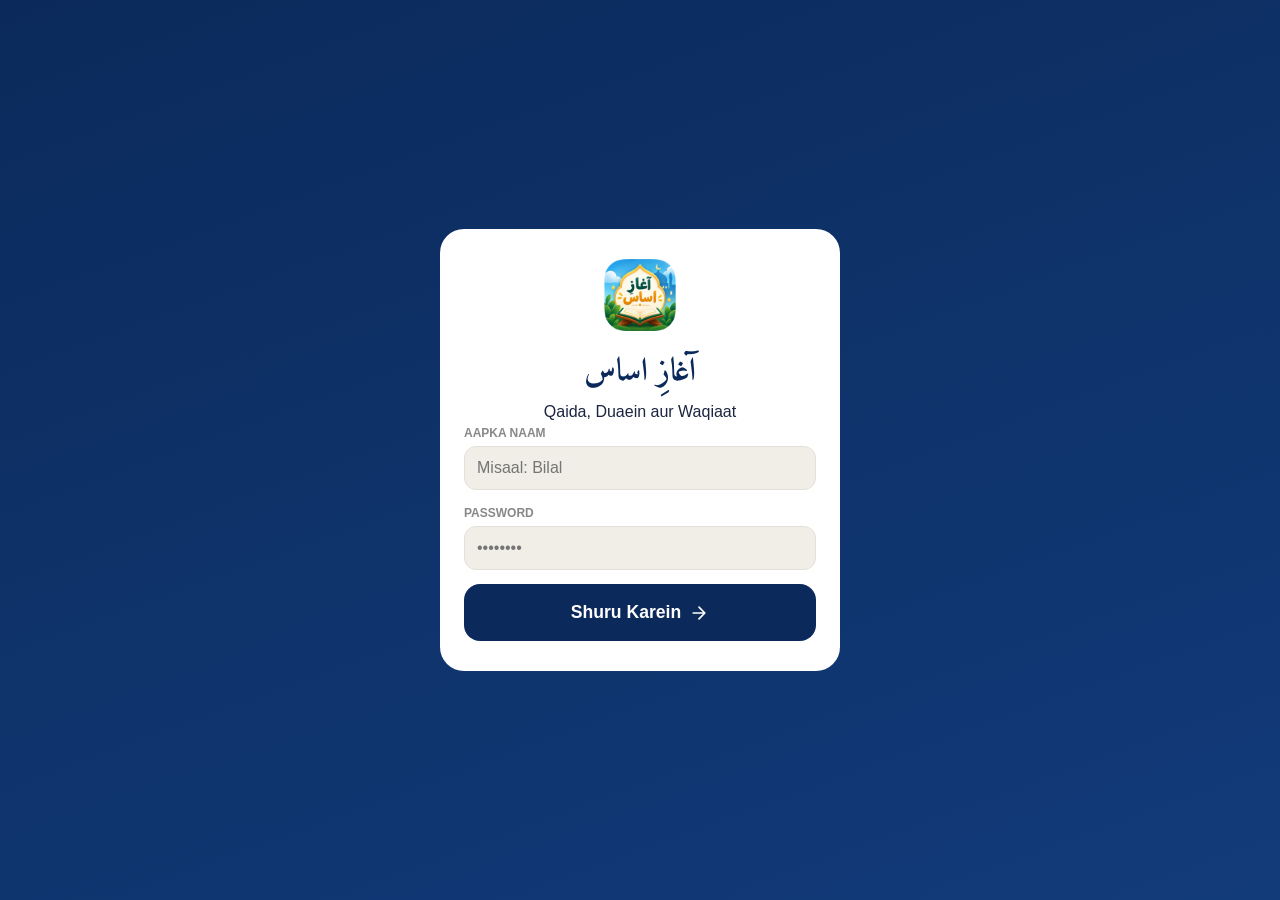
==== commit d869a4ec: "Create index.html" ====
--- a/index.html
+++ b/index.html
@@ -33,6 +33,7 @@
         <symbol id="i-refresh" viewBox="0 0 24 24"><path d="M21 12a9 9 0 1 1-3-6.7L21 8M21 3v5h-5"/></symbol>
         <symbol id="i-target" viewBox="0 0 24 24"><circle cx="12" cy="12" r="9"/><circle cx="12" cy="12" r="5"/><circle cx="12" cy="12" r="1"/></symbol>
         <symbol id="i-bulb" viewBox="0 0 24 24"><path d="M9 18h6M10 21h4M12 3a6 6 0 0 0-4 10.5c.8.8 1 1.5 1 2.5h6c0-1 .2-1.7 1-2.5A6 6 0 0 0 12 3z"/></symbol>
+        <symbol id="i-trash" viewBox="0 0 24 24"><path d="M3 6h18M8 6V4h8v2M6 6l1 14h10l1-14"/></symbol>
     </defs>
 </svg>
 
@@ -66,7 +67,6 @@
                     <button class="user-chip" id="user-chip" type="button">
                         <span class="avatar" id="user-avatar">U</span>
                         <span class="n" id="user-display">User</span>
-                        <svg class="i" style="width:14px;height:14px"><use href="#i-down"/></svg>
                     </button>
                     <div class="user-menu" id="user-menu">
                         <button type="button" id="menu-logout" class="danger"><svg class="i"><use href="#i-out"/></svg> Logout</button>
@@ -81,7 +81,6 @@
     </header>
 
     <main class="container">
-        <!-- Qaida Tab -->
         <section id="page-qaida" class="page active">
             <div class="stats-card">
                 <div class="stats-grid">
@@ -110,19 +109,16 @@
             <div class="sabaq-list" id="sabaq-list"></div>
         </section>
 
-        <!-- Quran Tab -->
         <section id="page-quran" class="page">
             <div class="page-intro"><h2>Quran — Aakhri 10 Surah</h2><p>Qari ke saath sunein, ayat-ba-ayat dohrayein.</p></div>
             <div class="surah-list" id="surah-list"></div>
         </section>
 
-        <!-- Stories Tab -->
         <section id="page-stories" class="page">
             <div class="page-intro"><h2>Nabiyon ke Waqiaat</h2><p>Har waqia 2 minute ka.</p></div>
             <div class="story-list" id="stories-list"></div>
         </section>
 
-        <!-- Games Tab -->
         <section id="page-games" class="page">
             <div class="page-intro"><h2>Khelte Khelte Seekhein</h2><p>Galti na hone tak khelein.</p></div>
             <div class="game-grid" id="games-menu">
@@ -171,6 +167,7 @@
         <span class="chip gold" id="game-score">0</span>
         <button class="icon-btn" id="game-sound"><svg class="i"><use href="#i-vol"/></svg></button>
     </div>
+    <div class="timebar" id="game-timebar" hidden><i id="game-timebar-fill"></i></div>
     <div class="game-target" id="game-target"></div>
     <div class="game-area" id="game-area"></div>
     <div class="game-result" id="game-result" hidden></div>
@@ -182,6 +179,7 @@
 <div class="full-view" id="akhlaq-view"></div>
 <div class="full-view" id="ghar-view"></div>
 <div class="ghar-modal" id="ghar-modal" hidden></div>
+<div class="toast" id="toast"><span id="toast-text"></span></div>
 
 <script src="courseData.js"></script>
 <script src="waqiaat.js"></script>
@@ -189,7 +187,6 @@
 <script src="namazData.js"></script>
 <script src="akhlaqData.js"></script>
 <script src="gharData.js"></script>
-<script src="settings.js"></script>
 <script src="app.js"></script>
 <script src="games.js"></script>
 <script src="kidsGames.js"></script>
--- a/app.css
+++ b/app.css
@@ -1,178 +1,131 @@
 :root {
-    --bg: #F0F8FF; --text: #333; --font-main: 'Baloo 2', cursive; --font-ar: 'Amiri', serif;
-    --yellow: #FFCA28; --yellow-dark: #FFA000; --blue: #42A5F5; --blue-dark: #1E88E5;
-    --green: #66BB6A; --green-dark: #43A047; --pink: #EC407A; --pink-dark: #D81B60;
-    --red: #EF5350; --red-dark: #E53935;
+    --bg: #F7F6F2; --bg-card: #FFFFFF; --bg-soft: #F0EEE7;
+    --navy: #0B2A5B; --navy-2: #123B7A; --gold: #D99A2B; --gold-2: #B7700F;
+    --text: #1B2540; --text-soft: #5B6784; --line: #E2E0D8;
+    --font-main: 'Plus Jakarta Sans', sans-serif; --font-ar: 'Amiri', serif;
+    --radius: 16px; --shadow-sm: 0 2px 8px rgba(11,42,91,.06);
 }
 * { box-sizing: border-box; margin: 0; padding: 0; -webkit-tap-highlight-color: transparent; }
 [hidden] { display: none !important; }
-body { font-family: var(--font-main); background: var(--bg); color: var(--text); font-size: 18px; overflow-x: hidden; }
-svg.i { width: 24px; height: 24px; fill: none; stroke: currentColor; stroke-width: 2.5; }
+body { font-family: var(--font-main); background: var(--bg); color: var(--text); line-height: 1.5; }
+svg.i { width: 20px; height: 20px; fill: none; stroke: currentColor; stroke-width: 2; stroke-linecap: round; stroke-linejoin: round; }
 
-/* RTL FIX: Arabic ko hamesha Right se Left chalayein */
-[dir="rtl"], .ar, .big-letter, .match-target, .sabaq-card {
-    direction: rtl;
-    unicode-bidi: isolate;
-}
+/* Arabic RTL Fix */
+[dir="rtl"], .ar, .big-letter, .board-bg { direction: rtl; unicode-bidi: isolate; }
 
-/* Login Screen */
-#login-screen { display: grid; place-items: center; min-height: 100vh; padding: 20px; background: var(--blue); }
-.login-card { background: #fff; padding: 30px 20px; border-radius: 30px; text-align: center; width: 100%; max-width: 400px; box-shadow: 0 10px 0 rgba(0,0,0,0.1); }
-.field input { width: 100%; padding: 15px; margin-bottom: 15px; border: 3px solid #ddd; border-radius: 15px; font-family: var(--font-main); font-size: 1.1rem; text-align: center; outline:none; }
-.field input:focus { border-color: var(--blue); }
+#login-screen { display: grid; place-items: center; min-height: 100vh; padding: 20px; background: linear-gradient(160deg, #0B2A5B, #123B7A); }
+.login-card { background: #fff; padding: 30px 24px; border-radius: 24px; text-align: center; width: 100%; max-width: 400px; }
+.login-card img { width: 72px; margin: 0 auto 10px; border-radius: 18px; }
+.login-card h1 { font-family: var(--font-ar); font-size: 2rem; color: var(--navy); margin-bottom: 4px; }
+.field { text-align: left; margin-bottom: 14px; }
+.field label { font-size: 0.75rem; font-weight: 800; color: #888; margin-bottom: 4px; display: block; }
+.field input { width: 100%; padding: 12px; border-radius: 12px; border: 1.5px solid var(--line); background: var(--bg-soft); font-size: 1rem; }
 
-/* Header & Top Bars (Safe Area for Notch) */
-.app-header { background: var(--yellow); padding: calc(20px + env(safe-area-inset-top)) 20px 20px; border-radius: 0 0 30px 30px; border-bottom: 8px solid var(--yellow-dark); }
-.header-row { display: flex; justify-content: space-between; align-items: center; margin-bottom: 15px; }
-.brand b { font-size: 1.4rem; color: #5D4037; }
-.stats-card { display: flex; gap: 10px; background: rgba(255,255,255,0.5); padding: 10px; border-radius: 15px; justify-content: space-around; font-weight: 800; color: #5D4037; }
+.app-header { background: linear-gradient(180deg, var(--navy), var(--navy-2)); color: #fff; padding: calc(20px + env(safe-area-inset-top)) 16px 20px; border-radius: 0 0 24px 24px; }
+.header-row { display: flex; justify-content: space-between; align-items: center; }
+.brand { display: flex; align-items: center; gap: 10px; }
+.brand img { width: 38px; border-radius: 10px; }
+.brand b { font-family: var(--font-ar); font-size: 1.2rem; }
+.user-chip { display: flex; align-items: center; gap: 6px; background: rgba(255,255,255,0.15); padding: 6px 12px; border-radius: 50px; color: #fff; font-size: 0.85rem; border:none;}
+.avatar { width: 24px; height: 24px; border-radius: 50%; background: var(--gold); color: #333; display: grid; place-items: center; font-weight: 800; }
+.greeting { margin-top: 16px; }
+.greeting h2 { font-size: 1.3rem; margin-bottom: 4px; }
+.greeting p { font-size: 0.9rem; opacity: 0.8; }
 
-/* Top Bars for Sub-screens */
-.lesson-top, .game-top, .namaz-top { 
-    padding: calc(15px + env(safe-area-inset-top)) 15px 15px; 
-    background: var(--yellow); 
-    display: flex; align-items: center; 
-    border-bottom: 4px solid var(--yellow-dark);
-    position: sticky; top: 0; z-index: 10;
-}
-.icon-btn { width: 45px; height: 45px; border-radius: 50%; border: none; background: #fff; display: grid; place-items: center; margin-right: 15px; box-shadow: 0 3px 0 rgba(0,0,0,0.1); cursor:pointer; flex-shrink:0; }
-.lesson-top .t b { font-size: 1.3rem; color:#5D4037; }
-.lesson-top .t small { color:#8D6E63; font-weight:700; display:block;}
-
-.container { padding: 20px; padding-bottom: 100px; max-width: 600px; margin: 0 auto; }
-.page { display: none; animation: fadeIn 0.3s ease; }
+.container { max-width: 720px; margin: 0 auto; padding: 16px; padding-bottom: 90px; }
+.page { display: none; animation: fadeIn 0.3s; }
 .page.active { display: block; }
 @keyframes fadeIn { from { opacity: 0; transform: translateY(10px); } to { opacity: 1; transform: translateY(0); } }
 
-/* Kid Buttons & Tiles */
-.btn-kid { font-family: var(--font-main); font-weight: 800; font-size: 1.2rem; padding: 15px 25px; border-radius: 20px; border: none; color: #fff; box-shadow: 0 6px 0 rgba(0,0,0,0.2); transition: transform 0.1s, box-shadow 0.1s; cursor:pointer;}
-.btn-kid:active { transform: translateY(4px); box-shadow: 0 2px 0 rgba(0,0,0,0.2); }
-.btn-small { padding: 8px 15px; font-size: 1rem; border-radius: 12px; }
-.btn-block { width: 100%; display: block; margin-top: 10px; }
-.btn-yellow { background: var(--yellow); color: #5D4037; }
-.btn-blue { background: var(--blue); }
-.btn-green { background: var(--green); }
-.btn-red { background: var(--red); }
+.btn { display: inline-flex; align-items: center; justify-content: center; gap: 8px; padding: 14px 20px; border-radius: 14px; background: var(--navy); color: #fff; font-weight: 700; font-size: 1rem; border: none; cursor: pointer; }
+.btn-lg { padding: 18px 24px; font-size: 1.1rem; border-radius: 16px; }
+.btn-block { width: 100%; }
+.btn-gold { background: linear-gradient(135deg, var(--gold), var(--gold-2)); color: #3A2705; }
+.btn-ghost { background: transparent; border: 2px solid var(--line); color: var(--text); }
 
-.kids-grid { display: grid; grid-template-columns: 1fr 1fr; gap: 20px; }
-.kids-tile { display: flex; flex-direction: column; align-items: center; justify-content: center; padding: 30px 10px; border-radius: 30px; border: none; color: #fff; box-shadow: 0 10px 0 rgba(0,0,0,0.15); transition: transform 0.1s; cursor:pointer;}
-.kids-tile:active { transform: translateY(6px); box-shadow: 0 4px 0 rgba(0,0,0,0.15); }
-.tile-emoji { font-size: 4rem; margin-bottom: 10px; filter: drop-shadow(0 4px 0 rgba(0,0,0,0.15)); }
-.tile-text { font-family: var(--font-main); font-size: 1.5rem; font-weight: 800; }
-.bg-blue { background: var(--blue); }
-.bg-green { background: var(--green); }
-.bg-pink { background: var(--pink); }
-.bg-yellow { background: var(--yellow); color: #5D4037; }
+.stats-card { background: var(--bg-card); padding: 16px; border-radius: var(--radius); border: 1.5px solid var(--line); margin-bottom: 16px; }
+.stats-grid { display: flex; justify-content: space-between; margin-bottom: 12px; }
+.stat b { font-size: 1.1rem; display: block; }
+.stat small { font-size: 0.75rem; color: var(--text-soft); }
+.bar { height: 10px; background: var(--bg-soft); border-radius: 10px; overflow: hidden; }
+.bar i { display: block; height: 100%; background: var(--gold); width: 0%; transition: 0.3s; }
 
-/* Sabaq List */
-.section-head h2 { margin-bottom: 15px; color: var(--blue-dark); font-size: 1.5rem; }
-.sabaq-list { display: flex; flex-direction: column; gap: 15px; }
-.sabaq-card { display: flex; align-items: center; padding: 15px; border-radius: 20px; background: #fff; border: 3px solid var(--blue); box-shadow: 0 5px 0 var(--blue-dark); text-align: right; font-family: var(--font-main); width: 100%; cursor:pointer;}
-.sabaq-card.done { border-color: var(--green); box-shadow: 0 5px 0 var(--green-dark); }
-.sabaq-card .num { width: 40px; height: 40px; border-radius: 50%; background: var(--blue); color: #fff; display: grid; place-items: center; font-weight: 800; font-size: 1.2rem; margin-left: 15px; flex-shrink: 0; }
-.sabaq-card.done .num { background: var(--green); }
-.sabaq-card .info h3 { font-size: 1.2rem; color: #333; margin-bottom: 2px; }
-.sabaq-card .info p { font-size: 0.9rem; color: #777; }
+.namaz-hero { width: 100%; display: flex; align-items: center; gap: 12px; padding: 16px; border-radius: var(--radius); background: linear-gradient(135deg, #EFFAF3, #DDF1E5); border: 1.5px solid #C7E8D5; margin-bottom: 12px; text-align: left; cursor: pointer; }
+.namaz-hero-icon { font-size: 2rem; }
+.namaz-hero-text b { display: block; font-size: 1rem; color: var(--navy); }
+.namaz-hero-text small { font-size: 0.8rem; color: var(--text-soft); }
+.hero-row { display: grid; grid-template-columns: 1fr 1fr; gap: 10px; margin-bottom: 10px; }
+.mini-hero { display: flex; align-items: center; gap: 10px; padding: 12px; border-radius: var(--radius); background: var(--bg-card); border: 1.5px solid var(--line); text-align: left; cursor: pointer; }
+.mh-icon { font-size: 1.5rem; }
+.mh-body b { display: block; font-size: 0.9rem; color: var(--text); }
+.mh-body small { font-size: 0.75rem; color: var(--text-soft); }
 
-/* Lesson View */
-.lesson { position: fixed; inset: 0; background: #fff; z-index: 100; display: none; flex-direction: column; }
-.lesson.open { display: flex; }
-.lesson-prog { height: 6px; background: #eee; }
-.lesson-prog i { display: block; height: 100%; background: var(--green); width: 0; transition: width 0.3s; }
-.lesson-body { flex: 1; display: flex; flex-direction: column; align-items: center; justify-content: center; padding: 20px;}
-.big-letter { font-family: var(--font-ar); font-size: 12rem; color: var(--blue-dark); line-height: 1; }
-.roman { font-size: 2rem; color: #777; font-weight: 800; margin-top:10px; }
-.lesson-actions { margin-top: 30px; }
-.lesson-foot { padding: 20px; display: flex; gap: 15px; }
-.lesson-foot button { flex: 1; font-size: 1.4rem; }
+.section-head h2 { font-size: 1.2rem; margin-bottom: 12px; }
+.sabaq-list, .story-list, .surah-list { display: flex; flex-direction: column; gap: 12px; }
+.sabaq-card { display: flex; align-items: center; padding: 16px; border-radius: var(--radius); background: var(--bg-card); border: 1.5px solid var(--line); text-align: right; width: 100%; cursor: pointer; direction: rtl; }
+.sabaq-card .num { width: 45px; height: 45px; border-radius: 12px; background: var(--bg-soft); color: var(--navy); display: grid; place-items: center; font-weight: 800; font-size: 1.2rem; margin-left: 12px; flex-shrink: 0; }
+.sabaq-card .info h3 { font-size: 1.1rem; margin-bottom: 2px; }
+.sabaq-card .info p { font-size: 0.85rem; color: var(--text-soft); }
 
-/* Games Menu */
-.game-grid { display: grid; grid-template-columns: 1fr 1fr; gap: 20px; }
-.game-card { background: #fff; border: 4px solid var(--pink); box-shadow: 0 8px 0 var(--pink-dark); border-radius: 25px; padding: 30px 10px; display: flex; flex-direction: column; align-items: center; cursor:pointer;}
-.game-card:active { transform: translateY(4px); box-shadow: 0 4px 0 var(--pink-dark); }
-.game-card .emoji { font-size: 4rem; }
-.game-card h3 { margin-top: 10px; color: var(--pink-dark); font-size: 1.2rem; }
+.game-grid { display: grid; grid-template-columns: 1fr 1fr; gap: 12px; }
+.game-card { padding: 24px 16px; border-radius: 20px; color: #fff; background: linear-gradient(135deg, var(--a), var(--b)); text-align: center; border: none; cursor: pointer; display: flex; flex-direction: column; align-items: center; }
+.game-card .emoji { font-size: 3rem; margin-bottom: 8px; }
+.game-card h3 { font-size: 1.1rem; }
 
-/* Bottom Nav */
-.bottom-nav { position: fixed; bottom: 0; left: 0; right: 0; background: #fff; display: flex; justify-content: space-around; padding: 10px 5px; border-top: 4px solid #eee; z-index: 50; }
-.nav-item { display: flex; flex-direction: column; align-items: center; font-family: var(--font-main); font-weight: 800; font-size: 1.5rem; color: #aaa; border: none; background: none; cursor:pointer; }
-.nav-item.active { color: var(--blue); transform: scale(1.1); }
-.nav-item span { font-size: 0.8rem; margin-top: 4px; }
+.bottom-nav { position: fixed; bottom: 0; left: 0; right: 0; background: #fff; display: flex; justify-content: space-around; padding: 12px 8px calc(12px + env(safe-area-inset-bottom)); border-top: 1.5px solid var(--line); z-index: 50; }
+.nav-item { display: flex; flex-direction: column; align-items: center; font-size: 0.75rem; font-weight: 700; color: #888; background: none; border: none; gap: 4px; cursor: pointer; }
+.nav-item.active { color: var(--navy); }
 
-/* Game Screen Area */
-.game-screen { position: fixed; inset: 0; z-index: 200; background: var(--bg); display: none; flex-direction: column; }
-.game-screen.open { display: flex; }
-.game-top .title { font-size: 1.3rem; font-weight: 800; color: #5D4037; flex:1; text-align:center;}
-.chip { background: #fff; padding: 5px 15px; border-radius: 15px; font-weight: 800; color:#5D4037; }
-.game-area { flex: 1; padding: 20px; display: flex; flex-direction: column; align-items: center; justify-content: center; }
-
-/* Match Game */
-.match-target { font-family: var(--font-ar); font-size: 10rem; color: var(--blue-dark); margin-bottom: 30px; line-height: 1;}
-.match-options { display: flex; gap: 20px; flex-wrap: wrap; justify-content: center; }
-.match-opt { background: #fff; border: 4px solid #ddd; border-radius: 25px; padding: 20px; font-size: 4rem; box-shadow: 0 6px 0 #ccc; transition: transform 0.1s; cursor:pointer;}
-.match-opt:active { transform: translateY(4px); box-shadow: 0 2px 0 #ccc; }
-.match-opt.correct { border-color: var(--green); box-shadow: 0 6px 0 var(--green-dark); background: #E8F5E9; }
-.match-opt.wrong { border-color: var(--red); box-shadow: 0 6px 0 var(--red-dark); background: #FFEBEE; }
-
-/* Coloring Game */
-.color-letter { font-family: var(--font-ar); font-size: 12rem; line-height: 1; transition: color 0.3s; text-shadow: 0 4px 0 rgba(0,0,0,0.1); }
-.color-palette { display: flex; gap: 15px; margin-top: 40px; flex-wrap: wrap; justify-content: center; }
-.color-btn { width: 60px; height: 60px; border-radius: 50%; border: 4px solid #fff; box-shadow: 0 4px 0 rgba(0,0,0,0.2); cursor:pointer;}
-.color-btn:active { transform: scale(0.9); }
-
-/* ==========================================================
-   READERS & FULL VIEWS (Stories, Akhlaq, Namaz)
-   ========================================================== */
-.reader, .full-view, .namaz-view { 
-    position: fixed; inset: 0; background: #fff; z-index: 150; 
-    display: none; overflow-y: auto; flex-direction: column;
-    padding-bottom: 30px;
-}
+.lesson, .game-screen, .reader, .full-view, .namaz-view { position: fixed; inset: 0; background: var(--bg); z-index: 100; display: none; flex-direction: column; overflow-y: auto; }
+.lesson.open, .game-screen.open, .reader.open, .full-view.open, .namaz-view.open { display: flex; }
 .reader.open, .full-view.open, .namaz-view.open { display: block; }
 
-/* Story Reader */
-#story-reader { padding: calc(15px + env(safe-area-inset-top)) 20px 20px; }
+.lesson-top, .game-top { display: flex; align-items: center; gap: 12px; padding: calc(12px + env(safe-area-inset-top)) 16px 12px; background: #fff; border-bottom: 1.5px solid var(--line); position: sticky; top:0; z-index:10;}
+.icon-btn { width: 45px; height: 45px; border-radius: 50%; background: var(--bg-soft); display: grid; place-items: center; border: none; cursor: pointer; flex-shrink:0;}
+.lesson-top .t b { font-size: 1.2rem; }
+.lesson-top .t small { font-size: 0.85rem; color: var(--text-soft); }
+.lesson-body { flex: 1; display: flex; flex-direction: column; align-items: center; justify-content: center; padding: 20px; }
+.big-letter { font-family: var(--font-ar); font-size: 12rem; color: var(--navy); line-height: 1; }
+.roman { font-size: 1.5rem; color: var(--text-soft); font-weight: 700; margin-top:10px;}
+.lesson-foot { padding: 16px; display: flex; gap: 10px; background: #fff; border-top: 1.5px solid var(--line); }
+.lesson-foot .btn { flex: 1; }
 
-/* --- AKHLAQ VIEW STYLING (FIXED) --- */
-.akhlaq-content { padding: calc(15px + env(safe-area-inset-top)) 20px 40px; }
-.akhlaq-intro { background: #EDF7EC; padding: 15px; border-radius: 15px; font-size: 1rem; margin-bottom: 20px; border: 2px solid #C8E6C9; color: #2E7D32;}
-.akhlaq-list { display: flex; flex-direction: column; gap: 15px; }
-.akhlaq-card {
-    display: flex; align-items: center; gap: 15px;
-    padding: 15px; border-radius: 20px;
-    background: #fff; border: 3px solid #ddd;
-    box-shadow: 0 5px 0 #ccc; font: inherit; text-align: left; cursor:pointer;
-}
-.akhlaq-card:active { transform: translateY(4px); box-shadow: 0 1px 0 #ccc; }
-.akhlaq-card.done { border-color: var(--green); box-shadow: 0 5px 0 var(--green-dark); background: #F1F8E9;}
-.ac-emoji { font-size: 2.5rem; flex-shrink: 0; }
-.ac-body { flex: 1; }
-.ac-tag { display: inline-block; font-size: 0.75rem; font-weight: 800; color: var(--blue-dark); text-transform: uppercase; }
-.ac-body b { display: block; font-size: 1.2rem; color: #333; margin: 2px 0;}
-.ac-body small { font-size: 0.85rem; color: #777; }
-.ac-tail { color: #999; font-size: 1.5rem; }
+.game-top .title { flex: 1; font-weight: 800; text-align: center; font-size: 1.2rem;}
+.chip.gold { background: var(--gold); color: #3A2705; padding: 6px 12px; border-radius: 20px; font-weight: 800; font-size: 0.9rem; }
+.game-target { text-align: center; padding: 12px; font-size: 1.2rem; font-weight: 700; }
+.game-target b.ar { font-size: 2.5rem; color: var(--navy); }
+.game-area { flex: 1; position: relative; overflow: hidden; }
+.game-area.scroll { overflow-y: auto; padding: 16px; }
+.game-result { position: absolute; inset: 0; background: rgba(255,255,255,0.95); display: grid; place-items: center; padding: 20px; z-index: 10; }
 
-/* Akhlaq Story Detail */
-.akhlaq-hero {
-    background: var(--c, var(--blue)); color: #fff;
-    padding: 30px 20px; border-radius: 25px;
-    text-align: center; margin-bottom: 20px; border-bottom: 6px solid rgba(0,0,0,0.2);
-}
-.ah-emoji { font-size: 4rem; margin-bottom: 10px; filter: drop-shadow(0 4px 0 rgba(0,0,0,0.2)); }
-.ah-ar { font-family: var(--font-ar); font-size: 2rem; margin-bottom: 10px; }
-.akhlaq-hero h2 { font-size: 1.5rem; margin-bottom: 5px; }
-.ah-tag { background: rgba(255,255,255,0.2); padding: 4px 12px; border-radius: 20px; font-size: 0.9rem; font-weight: 700; }
+/* Drawing Canvas */
+.board { position: relative; margin: 0 auto; aspect-ratio: 1/1; width: 100%; max-width: 400px; border-radius: 16px; background: #fff; border: 2px dashed var(--line); overflow: hidden; touch-action: none; }
+.board-bg { position: absolute; inset: 0; display: grid; place-items: center; font-family: var(--font-ar); font-size: 16rem; color: var(--line); opacity: 0.4; pointer-events: none; }
+#tracing-canvas { position: absolute; inset: 0; width: 100%; height: 100%; touch-action: none; cursor: crosshair; }
+.board-clear { position: absolute; top: 10px; right: 10px; z-index: 2; }
 
-.akhlaq-body { background: #fff; border-radius: 20px; padding: 20px; border: 3px solid #eee; }
-.akhlaq-body p { font-size: 1.1rem; line-height: 1.6; margin-bottom: 15px; color: #444; }
-.akhlaq-hadith { background: #E8F5E9; padding: 15px; border-radius: 15px; margin: 20px 0; border: 2px dashed #A5D6A7; }
-.akhlaq-hadith .ar { font-family: var(--font-ar); font-size: 1.5rem; text-align: right; line-height: 1.8; color: #1B5E20; margin-bottom: 10px; }
-.akhlaq-hadith .ro { font-size: 1rem; font-style: italic; color: #2E7D32; }
+/* Bubble Game */
+.bubble { position: absolute; bottom: -100px; width: 92px; height: 92px; border-radius: 50%; color: #fff; font-family: var(--font-ar); font-size: 2rem; display: grid; place-items: center; animation: bubbleRise var(--dur, 4s) linear forwards; cursor: pointer; border:none;}
+@keyframes bubbleRise { from { transform: translateY(0); } to { transform: translateY(var(--rise, -800px)); } }
+.pop-text { position: absolute; font-weight: 900; color: var(--gold); animation: floatUp 0.8s forwards; }
+@keyframes floatUp { to { transform: translateY(-40px); opacity: 0; } }
 
-.akhlaq-amal { background: #FFF8E1; padding: 15px; border-radius: 15px; margin: 20px 0; border: 2px solid #FFE082; }
-.aa-head { font-size: 1rem; font-weight: 800; margin-bottom: 8px; color: #F57F17; }
-.akhlaq-amal p { margin: 0; font-size: 1rem; color: #333; }
+/* Basket Game */
+#basket { position: absolute; bottom: 20px; font-size: 3.5rem; transform: translateX(-50%); pointer-events: none; }
+.fall { position: absolute; width: 56px; height: 56px; border-radius: 50%; background: #fff; color: var(--navy); font-family: var(--font-ar); font-size: 1.8rem; display: grid; place-items: center; border: 2px solid var(--line); pointer-events: none; }
 
-.akhlaq-ref { font-size: 0.85rem; color: #999; font-style: italic; margin-bottom: 20px; text-align: center; }
-.akhlaq-nav { display: flex; gap: 10px; margin-top: 20px; }
-.akhlaq-nav .btn-kid { flex: 1; }
+/* Qaida Options */
+.q-card { background: #fff; padding: 20px; border-radius: 16px; border: 1.5px solid var(--line); }
+.q-label { font-size: 1rem; margin-bottom: 15px; text-align: center; font-weight:700;}
+.opt-grid { display: grid; grid-template-columns: 1fr 1fr; gap: 10px; }
+.opt-grid.three { grid-template-columns: repeat(3, 1fr); }
+.opt { padding: 15px; border-radius: 12px; background: var(--bg-soft); border: 2px solid transparent; font-size: 1.5rem; font-weight: 700; cursor:pointer;}
+.opt.ar { font-family: var(--font-ar); font-size: 2rem; }
+.opt.emoji { font-size: 2.5rem; }
+.opt.right { background: #E8F5E9; border-color: #4CAF50; color: #2E7D32; }
+.opt.wrong { background: #FFEBEE; border-color: #F44336; color: #C62828; }
+.seq-row { display: flex; align-items: center; justify-content: center; gap: 8px; margin-bottom: 20px; direction: rtl;}
+.seq-chip { width: 60px; height: 60px; border-radius: 12px; background: var(--bg-soft); display: grid; place-items: center; font-family: var(--font-ar); font-size: 2rem; }
+.seq-chip.q { background: var(--gold); color: #333; }
+.seq-chip.filled { background: #4CAF50; color: #fff; }
+.vocab-big { font-family: var(--font-ar); font-size: 5rem; text-align: center; color: var(--navy); margin: 10px 0; }
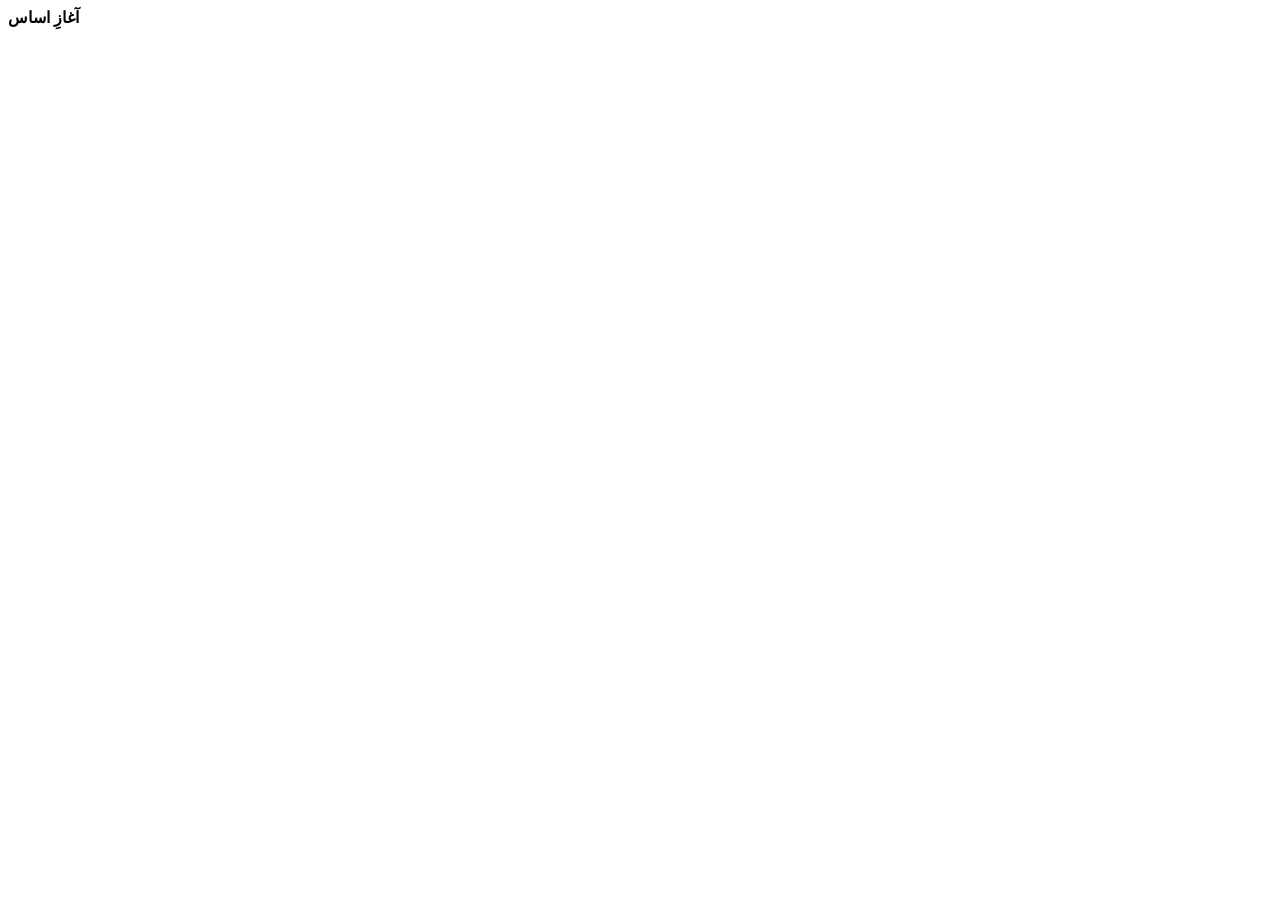
==== commit daa35185: "Add files via upload" ====
--- a/index.html
+++ b/index.html
@@ -1,198 +1,47 @@
 <!DOCTYPE html>
 <html lang="ur-Latn">
 <head>
-    <meta charset="utf-8">
-    <meta name="viewport" content="width=device-width, initial-scale=1, viewport-fit=cover">
-    <title>آغازِ اساس — Qaida</title>
-    <meta name="theme-color" content="#0B2A5B">
-    <link rel="manifest" href="manifest.json">
-    <link rel="icon" href="qari-192.png">
-    <link href="https://fonts.googleapis.com/css2?family=Amiri:wght@400;700&family=Plus+Jakarta+Sans:wght@400;500;600;700;800&display=swap" rel="stylesheet">
-    <link rel="stylesheet" href="app.css">
+  <meta charset="utf-8">
+  <meta name="viewport" content="width=device-width, initial-scale=1, maximum-scale=1, user-scalable=no, viewport-fit=cover">
+  <title>آغازِ اساس — Aghaaz-e-Asaas</title>
+  <meta name="description" content="Aghaaz-e-Asaas: 3 se 7 saal ke bachon ke liye Qaida, harf, rang, dua aur khel — dekho, suno, likho, rang bharo, yaad karo.">
+  <meta name="theme-color" content="#FFF4DC">
+  <link rel="manifest" href="manifest.json">
+  <link rel="icon" href="icons/icon-192.png">
+  <link rel="apple-touch-icon" href="icons/apple-touch-icon.png">
+  <meta name="apple-mobile-web-app-capable" content="yes">
+  <meta name="mobile-web-app-capable" content="yes">
+  <meta name="apple-mobile-web-app-title" content="Aghaaz Asaas">
+  <meta name="apple-mobile-web-app-status-bar-style" content="default">
+  <link rel="preconnect" href="https://fonts.googleapis.com">
+  <link rel="preconnect" href="https://fonts.gstatic.com" crossorigin>
+  <link href="https://fonts.googleapis.com/css2?family=Amiri+Quran&family=Amiri:wght@400;700&family=Fredoka:wght@400;500;600;700&family=Noto+Naskh+Arabic:wght@500;700&display=swap" rel="stylesheet">
+  <link rel="stylesheet" href="css/app.css">
 </head>
 <body>
+  <div id="app">
+    <div id="stage"></div>
+  </div>
+  <div class="toast" id="toast" role="status"></div>
+  <div class="splash" id="splash"><div><div id="splash-noori"></div><b class="ur">آغازِ اساس</b></div></div>
+  <noscript><p style="padding:24px;font-family:sans-serif">Is app ko chalane ke liye JavaScript zaroori hai.</p></noscript>
 
-<svg width="0" height="0" style="position:absolute" aria-hidden="true">
-    <defs>
-        <symbol id="i-book" viewBox="0 0 24 24"><path d="M2 3h6a4 4 0 0 1 4 4v14a3 3 0 0 0-3-3H2z"/><path d="M22 3h-6a4 4 0 0 0-4 4v14a3 3 0 0 1 3-3h7z"/></symbol>
-        <symbol id="i-moon" viewBox="0 0 24 24"><path d="M21 12.8A9 9 0 1 1 11.2 3a7 7 0 0 0 9.8 9.8z"/></symbol>
-        <symbol id="i-scroll" viewBox="0 0 24 24"><path d="M4 19.5A2.5 2.5 0 0 1 6.5 17H20"/><path d="M6.5 2H20v20H6.5A2.5 2.5 0 0 1 4 19.5v-15A2.5 2.5 0 0 1 6.5 2z"/><path d="M10 7h6M10 11h6"/></symbol>
-        <symbol id="i-game" viewBox="0 0 24 24"><rect x="2" y="7" width="20" height="11" rx="5.5"/><path d="M7 10.5v4M5 12.5h4"/><circle cx="15.5" cy="11.5" r=".6"/><circle cx="18" cy="13.5" r=".6"/></symbol>
-        <symbol id="i-flame" viewBox="0 0 24 24"><path d="M8.5 14.5A2.5 2.5 0 0 0 11 12c0-1.4-.5-2-1-3-1.1-2.1-.2-4 2-6 .5 2.5 2 4.9 4 6.5 2 1.6 3 3.5 3 5.5a7 7 0 1 1-14 0c0-1.2.4-2.4 1-3 0 1.4 1 2.5 2.5 2.5z"/></symbol>
-        <symbol id="i-star" viewBox="0 0 24 24"><path d="M12 2l3.1 6.3 6.9 1-5 4.9 1.2 6.9L12 17.8 5.8 21.1 7 14.2 2 9.3l6.9-1z"/></symbol>
-        <symbol id="i-check" viewBox="0 0 24 24"><path d="M20 6L9 17l-5-5"/></symbol>
-        <symbol id="i-play" viewBox="0 0 24 24"><path d="M7 4l13 8-13 8z" fill="currentColor"/></symbol>
-        <symbol id="i-vol" viewBox="0 0 24 24"><path d="M11 5L6 9H2v6h4l5 4z"/><path d="M15.5 8.5a5 5 0 0 1 0 7M19 5a10 10 0 0 1 0 14"/></symbol>
-        <symbol id="i-mute" viewBox="0 0 24 24"><path d="M11 5L6 9H2v6h4l5 4z"/><path d="M22 9l-6 6M16 9l6 6"/></symbol>
-        <symbol id="i-left" viewBox="0 0 24 24"><path d="M19 12H5M12 19l-7-7 7-7"/></symbol>
-        <symbol id="i-right" viewBox="0 0 24 24"><path d="M5 12h14M12 5l7 7-7 7"/></symbol>
-        <symbol id="i-down" viewBox="0 0 24 24"><path d="M6 9l6 6 6-6"/></symbol>
-        <symbol id="i-x" viewBox="0 0 24 24"><path d="M18 6L6 18M6 6l12 12"/></symbol>
-        <symbol id="i-out" viewBox="0 0 24 24"><path d="M9 21H5a2 2 0 0 1-2-2V5a2 2 0 0 1 2-2h4M16 17l5-5-5-5M21 12H9"/></symbol>
-        <symbol id="i-trophy" viewBox="0 0 24 24"><path d="M8 21h8M12 17v4M7 4h10v5a5 5 0 0 1-10 0zM17 5h3v2a3 3 0 0 1-3 3M7 5H4v2a3 3 0 0 0 3 3"/></symbol>
-        <symbol id="i-refresh" viewBox="0 0 24 24"><path d="M21 12a9 9 0 1 1-3-6.7L21 8M21 3v5h-5"/></symbol>
-        <symbol id="i-target" viewBox="0 0 24 24"><circle cx="12" cy="12" r="9"/><circle cx="12" cy="12" r="5"/><circle cx="12" cy="12" r="1"/></symbol>
-        <symbol id="i-bulb" viewBox="0 0 24 24"><path d="M9 18h6M10 21h4M12 3a6 6 0 0 0-4 10.5c.8.8 1 1.5 1 2.5h6c0-1 .2-1.7 1-2.5A6 6 0 0 0 12 3z"/></symbol>
-        <symbol id="i-trash" viewBox="0 0 24 24"><path d="M3 6h18M8 6V4h8v2M6 6l1 14h10l1-14"/></symbol>
-    </defs>
-</svg>
-
-<div id="login-screen">
-    <form class="login-card" id="login-form">
-        <img src="qari-192.png" alt="Aghaaz-e-Asaas">
-        <h1>آغازِ اساس</h1>
-        <p class="sub">Qaida, Duaein aur Waqiaat</p>
-        <div class="field">
-            <label>AAPKA NAAM</label>
-            <input type="text" id="name" placeholder="Misaal: Bilal" required>
-        </div>
-        <div class="field">
-            <label>PASSWORD</label>
-            <input type="password" id="pass" placeholder="••••••••" required>
-        </div>
-        <button type="submit" class="btn btn-lg btn-block">Shuru Karein <svg class="i"><use href="#i-right"/></svg></button>
-        <p id="login-msg" role="alert"></p>
-    </form>
-</div>
-
-<div id="app-screen" hidden>
-    <header class="app-header">
-        <div class="header-inner">
-            <div class="header-row">
-                <div class="brand">
-                    <img src="qari-192.png" alt="">
-                    <div><b>آغازِ اساس</b><small>Quran Ustad</small></div>
-                </div>
-                <div class="menu-wrap">
-                    <button class="user-chip" id="user-chip" type="button">
-                        <span class="avatar" id="user-avatar">U</span>
-                        <span class="n" id="user-display">User</span>
-                    </button>
-                    <div class="user-menu" id="user-menu">
-                        <button type="button" id="menu-logout" class="danger"><svg class="i"><use href="#i-out"/></svg> Logout</button>
-                    </div>
-                </div>
-            </div>
-            <div class="greeting">
-                <h2 id="greeting-title">Assalamu Alaikum</h2>
-                <p>Aaj kuch naya seekhte hain, in shaa Allah.</p>
-            </div>
-        </div>
-    </header>
-
-    <main class="container">
-        <section id="page-qaida" class="page active">
-            <div class="stats-card">
-                <div class="stats-grid">
-                    <div class="stat lvl"><span class="ico"><svg class="i"><use href="#i-star"/></svg></span><div><b id="st-level">Lvl 1</b><small>Level</small></div></div>
-                    <div class="stat streak"><span class="ico"><svg class="i"><use href="#i-flame"/></svg></span><div><b id="st-streak">1</b><small>Lagataar din</small></div></div>
-                    <div class="stat done"><span class="ico"><svg class="i"><use href="#i-check"/></svg></span><div><b id="st-done">0/12</b><small>Sabaq poore</small></div></div>
-                </div>
-                <div class="xp-row">
-                    <div class="xp-meta"><span id="xp-left">0 XP</span><span id="xp-next">Agla level: 150 XP</span></div>
-                    <div class="bar"><i id="xp-bar"></i></div>
-                </div>
-            </div>
-
-            <button class="namaz-hero" id="namaz-hero" type="button">
-                <div class="namaz-hero-icon">🕌</div>
-                <div class="namaz-hero-text"><span class="nh-tag">BUNYADI COURSE</span><b>Namaz Sikhein</b><small>Wudu • 5 Namaz • Fatiha</small></div>
-                <span class="nh-arrow">→</span>
-            </button>
-
-            <div class="hero-row">
-                <button class="mini-hero accent-teal" id="akhlaq-hero" type="button"><span class="mh-icon">💚</span><span class="mh-body"><b>Akhlaq</b><small id="akhlaq-progress">0 / 10</small></span></button>
-                <button class="mini-hero accent-green" id="ghar-hero" type="button"><span class="mh-icon">🏠</span><span class="mh-body"><b>Mera Ghar</b><small id="ghar-progress">0 / 12</small></span></button>
-            </div>
-
-            <div class="section-head"><h2>Aapke Sabaq</h2><span id="sabaq-count"></span></div>
-            <div class="sabaq-list" id="sabaq-list"></div>
-        </section>
-
-        <section id="page-quran" class="page">
-            <div class="page-intro"><h2>Quran — Aakhri 10 Surah</h2><p>Qari ke saath sunein, ayat-ba-ayat dohrayein.</p></div>
-            <div class="surah-list" id="surah-list"></div>
-        </section>
-
-        <section id="page-stories" class="page">
-            <div class="page-intro"><h2>Nabiyon ke Waqiaat</h2><p>Har waqia 2 minute ka.</p></div>
-            <div class="story-list" id="stories-list"></div>
-        </section>
-
-        <section id="page-games" class="page">
-            <div class="page-intro"><h2>Khelte Khelte Seekhein</h2><p>Galti na hone tak khelein.</p></div>
-            <div class="game-grid" id="games-menu">
-                <button class="game-card" style="--a:#2A66BD;--b:#0B2A5B" data-game="bubble"><span class="emoji">🫧</span><h3>Bubble Pop</h3></button>
-                <button class="game-card" style="--a:#1C8C7D;--b:#0F5E55" data-game="vocab"><span class="emoji">🖼️</span><h3>Harf &amp; Tasveer</h3></button>
-                <button class="game-card" style="--a:#8E5BC0;--b:#5A3585" data-game="basket"><span class="emoji">🧺</span><h3>Harf ki Tokri</h3></button>
-                <button class="game-card" style="--a:#E0A030;--b:#B7700F" data-game="sequence"><span class="emoji">🪜</span><h3>Agla Harf</h3></button>
-                <button class="game-card" style="--a:#E91E63;--b:#AD1457; grid-column: 1 / -1;" data-game="trace">
-                    <span class="emoji">✍️</span><h3>Harf Likhna (Drawing)</h3>
-                </button>
-            </div>
-        </section>
-    </main>
-
-    <nav class="bottom-nav">
-        <button class="nav-item active" data-tab="qaida"><svg class="i"><use href="#i-book"/></svg>Sabaq</button>
-        <button class="nav-item" data-tab="quran"><svg class="i"><use href="#i-moon"/></svg>Quran</button>
-        <button class="nav-item" data-tab="stories"><svg class="i"><use href="#i-scroll"/></svg>Waqiaat</button>
-        <button class="nav-item" data-tab="games"><svg class="i"><use href="#i-game"/></svg>Games</button>
-    </nav>
-</div>
-
-<div class="lesson" id="lesson-view">
-    <div class="lesson-top">
-        <button class="icon-btn" id="lesson-close"><svg class="i"><use href="#i-x"/></svg></button>
-        <div class="t"><b id="lesson-title">Sabaq</b><small id="lesson-count">1 / 28</small></div>
-    </div>
-    <div class="lesson-prog"><i id="lesson-bar"></i></div>
-    <div class="lesson-body">
-        <div class="letter-card"><div class="big-letter" id="current-letter" dir="rtl">ا</div><div class="roman" id="current-roman">Alif</div></div>
-        <div class="lesson-actions">
-            <button class="btn btn-gold" id="btn-listen"><svg class="i"><use href="#i-vol"/></svg> Suniye</button>
-        </div>
-    </div>
-    <div class="lesson-foot">
-        <button class="btn btn-ghost" id="btn-prev"><svg class="i"><use href="#i-left"/></svg></button>
-        <button class="btn btn-lg" id="next-btn">MashaAllah! Aage <svg class="i"><use href="#i-right"/></svg></button>
-    </div>
-</div>
-
-<div class="game-screen" id="game-screen">
-    <div class="game-top">
-        <button class="icon-btn" id="game-exit"><svg class="i"><use href="#i-left"/></svg></button>
-        <div class="title" id="game-title">Game</div>
-        <span class="chip" id="game-timer" hidden><span id="game-timer-n">Level 1</span></span>
-        <span class="chip gold" id="game-score">0</span>
-        <button class="icon-btn" id="game-sound"><svg class="i"><use href="#i-vol"/></svg></button>
-    </div>
-    <div class="timebar" id="game-timebar" hidden><i id="game-timebar-fill"></i></div>
-    <div class="game-target" id="game-target"></div>
-    <div class="game-area" id="game-area"></div>
-    <div class="game-result" id="game-result" hidden></div>
-</div>
-
-<div class="reader" id="surah-reader"></div>
-<div class="reader" id="story-reader"></div>
-<div class="namaz-view" id="namaz-view"></div>
-<div class="full-view" id="akhlaq-view"></div>
-<div class="full-view" id="ghar-view"></div>
-<div class="ghar-modal" id="ghar-modal" hidden></div>
-<div class="toast" id="toast"><span id="toast-text"></span></div>
-
-<script src="courseData.js"></script>
-<script src="waqiaat.js"></script>
-<script src="surahs.js"></script>
-<script src="namazData.js"></script>
-<script src="akhlaqData.js"></script>
-<script src="gharData.js"></script>
-<script src="app.js"></script>
-<script src="games.js"></script>
-<script src="kidsGames.js"></script>
-<script src="quran.js"></script>
-<script src="namaz.js"></script>
-<script src="akhlaq.js"></script>
-<script src="ghar.js"></script>
+  <script src="js/util.js"></script>
+  <script src="js/data.js"></script>
+  <script src="js/audio.js"></script>
+  <script src="js/store.js"></script>
+  <script src="js/ui.js"></script>
+  <script src="js/home.js"></script>
+  <script src="js/learn.js"></script>
+  <script src="js/trace.js"></script>
+  <script src="js/lesson.js"></script>
+  <script src="js/games.js"></script>
+  <script src="js/games2.js"></script>
+  <script src="js/early.js"></script>
+  <script src="js/art.js"></script>
+  <script src="js/deen.js"></script>
+  <script src="js/album.js"></script>
+  <script src="js/parent.js"></script>
+  <script src="js/boot.js"></script>
 </body>
 </html>
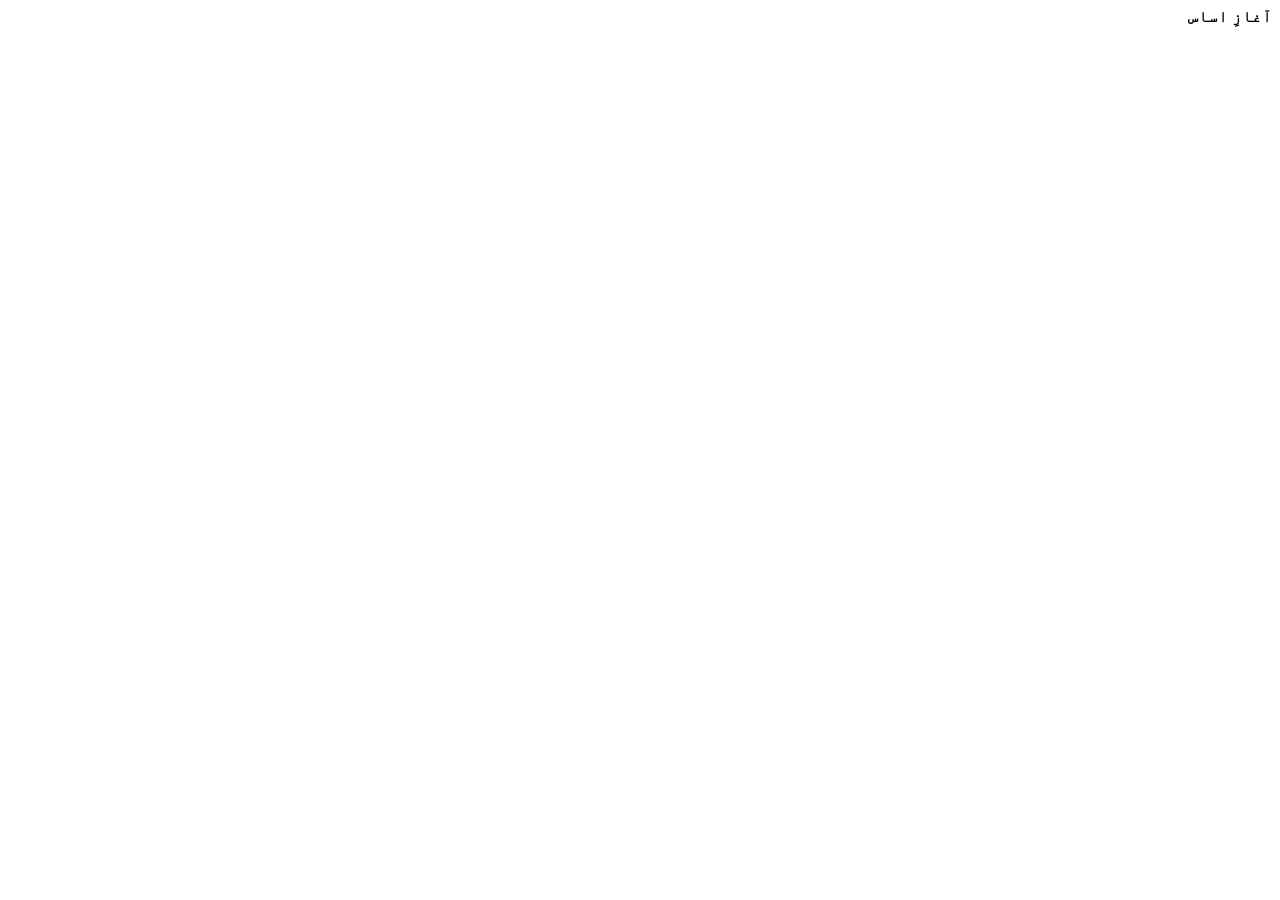
==== commit 7fbc37b9: "Add files via upload" ====
--- a/index.html
+++ b/index.html
@@ -1,5 +1,5 @@
 <!DOCTYPE html>
-<html lang="ur-Latn">
+<html lang="ur" dir="rtl">
 <head>
   <meta charset="utf-8">
   <meta name="viewport" content="width=device-width, initial-scale=1, maximum-scale=1, user-scalable=no, viewport-fit=cover">
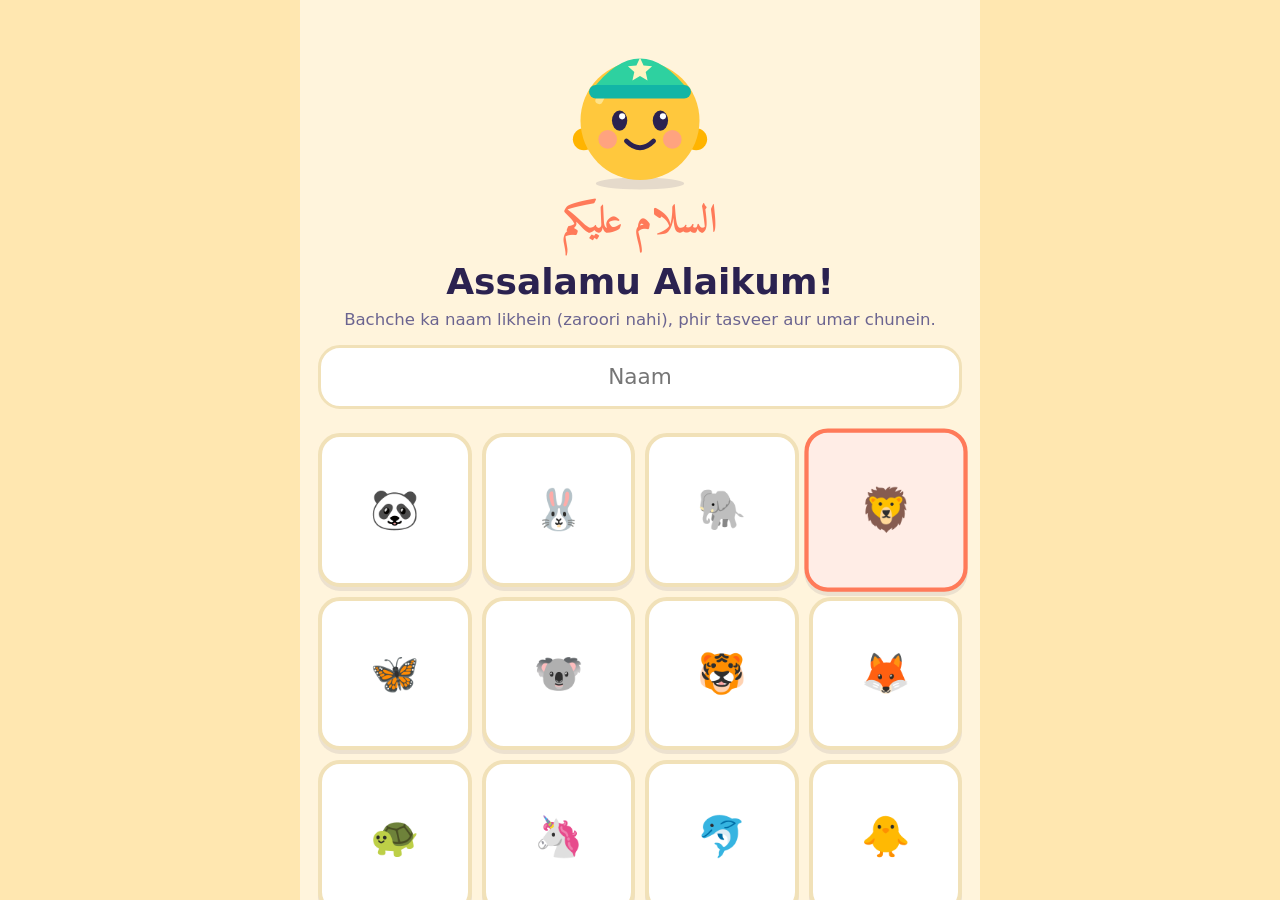
==== commit dd5c5f52: "Add files via upload" ====
--- a/index.html
+++ b/index.html
@@ -1,4 +1,4 @@
-<!DOCTYPE html>
+<!doctype html>
 <html lang="ur" dir="rtl">
 <head>
   <meta charset="utf-8">
@@ -16,7 +16,575 @@
   <link rel="preconnect" href="https://fonts.googleapis.com">
   <link rel="preconnect" href="https://fonts.gstatic.com" crossorigin>
   <link href="https://fonts.googleapis.com/css2?family=Amiri+Quran&family=Amiri:wght@400;700&family=Fredoka:wght@400;500;600;700&family=Noto+Naskh+Arabic:wght@500;700&display=swap" rel="stylesheet">
-  <link rel="stylesheet" href="css/app.css">
+
+<style>
+/* ==========================================================
+   Aghaaz-e-Asaas Kids — app.css
+   Design: garam cream background, chunky "dabne wale" buttons,
+   bade touch targets (min 56px), narm rang, koi lal "galti" ka dar nahi.
+   ========================================================== */
+
+/* ---------- Reset ---------- */
+*, *::before, *::after { box-sizing: border-box; }
+[hidden] { display: none !important; }
+html, body { margin: 0; height: 100%; }
+html { font-size: 17px; -webkit-text-size-adjust: 100%; }
+body {
+  font-family: 'Fredoka', 'Baloo 2', 'Nunito', system-ui, -apple-system, 'Segoe UI', Roboto, sans-serif;
+  background: var(--bg); color: var(--ink);
+  line-height: 1.4; overflow: hidden; overscroll-behavior: none;
+  -webkit-tap-highlight-color: transparent; -webkit-touch-callout: none;
+  user-select: none; -webkit-user-select: none; touch-action: manipulation;
+}
+button { font: inherit; color: inherit; border: 0; background: none; cursor: pointer; padding: 0; touch-action: manipulation; }
+button:focus-visible, a:focus-visible { outline: 4px solid var(--c4); outline-offset: 3px; }
+h1, h2, h3, p { margin: 0; }
+img, svg { display: block; }
+
+/* ---------- Tokens ---------- */
+:root {
+  --bg: #FFF4DC; --bg2: #FFE7B0; --ink: #2B2250; --ink2: #6B6490;
+  --card: #FFFFFF; --line: #F1E1B8; --soft: #FFF9EC;
+  --c1: #FF7A59; --c1d: #D9553A;
+  --c2: #FFB020; --c2d: #D98F00;
+  --c3: #2ED1A0; --c3d: #1AA67C;
+  --c4: #3DA9FC; --c4d: #2184D6;
+  --c5: #8B6CFF; --c5d: #6A4FDB;
+  --c6: #FF6FA8; --c6d: #D9487F;
+  --c7: #12B5A6; --c7d: #0A8E82;
+  --ok: #2ED1A0; --ok-bg: #DDF9EE; --oops-bg: #FFE9E3;
+  --shadow: 0 6px 0 rgba(43, 34, 80, .09), 0 16px 30px rgba(43, 34, 80, .10);
+  --shadow-s: 0 4px 0 rgba(43, 34, 80, .09);
+  --r: 28px; --r-s: 18px;
+  --sat: env(safe-area-inset-top, 0px); --sab: env(safe-area-inset-bottom, 0px);
+}
+[data-theme='night'] {
+  --bg: #1B1740; --bg2: #262058; --ink: #FFF6E0; --ink2: #B7B0E0;
+  --card: #2E2870; --line: #433B93; --soft: #272160;
+  --ok-bg: #16503F; --oops-bg: #5A2A3A;
+  --shadow: 0 6px 0 rgba(0, 0, 0, .25), 0 16px 30px rgba(0, 0, 0, .25);
+  --shadow-s: 0 4px 0 rgba(0, 0, 0, .25);
+}
+
+/* ---------- Script fonts ---------- */
+.ur { font-family: 'Noto Naskh Arabic', 'Noto Nastaliq Urdu', 'Amiri', 'Segoe UI', serif; direction: rtl; font-weight: 700; line-height: 1.55; unicode-bidi: isolate; }
+.ar { font-family: 'Amiri Quran', 'Amiri', 'Noto Naskh Arabic', 'Traditional Arabic', serif; direction: rtl; unicode-bidi: isolate; line-height: 1.9; }
+.ar-big { font-family: 'Noto Naskh Arabic', 'Amiri', 'Traditional Arabic', serif; font-weight: 700; direction: rtl; unicode-bidi: isolate; line-height: 1.5; }
+.sub { color: var(--ink2); font-size: .92rem; }
+.ic { width: 26px; height: 26px; fill: none; stroke: currentColor; stroke-width: 2.6; stroke-linecap: round; stroke-linejoin: round; flex-shrink: 0; }
+
+/* ---------- App shell ---------- */
+#app { position: fixed; inset: 0; max-width: 680px; margin: 0 auto; background: var(--bg); overflow: hidden; box-shadow: 0 0 0 100vmax var(--bg2); clip-path: inset(0 -100vmax); }
+#stage { position: absolute; inset: 0; }
+.screen { position: absolute; inset: 0; overflow-y: auto; overflow-x: hidden; -webkit-overflow-scrolling: touch; padding-top: var(--sat); padding-bottom: calc(var(--sab) + 24px); animation: slideIn .28s ease-out both; }
+.screen.noscroll { overflow: hidden; display: flex; flex-direction: column; }
+.pad { padding: 0 16px; }
+.center { text-align: center; }
+.row { display: flex; align-items: center; gap: 12px; }
+.col { display: flex; flex-direction: column; gap: 12px; }
+.grow { flex: 1; min-width: 0; }
+.wrap { flex-wrap: wrap; }
+.gap-s { gap: 8px; }
+
+/* ---------- Topbar ---------- */
+.topbar { position: sticky; top: 0; z-index: 20; display: flex; align-items: center; gap: 10px; padding: 10px 14px; background: linear-gradient(var(--bg) 78%, rgba(255, 244, 220, 0)); }
+[data-theme='night'] .topbar { background: linear-gradient(var(--bg) 78%, rgba(27, 23, 64, 0)); }
+.tb-title { flex: 1; min-width: 0; display: flex; flex-direction: column; line-height: 1.15; }
+.tb-title b { font-size: 1.55rem; text-align: right; display: block; direction: rtl; }
+.tb-title small { font-size: .82rem; color: var(--ink2); text-align: right; }
+html[dir] .tb-title { text-align: start; }
+.tb-right { display: flex; align-items: center; gap: 8px; }
+.icon-btn { width: 52px; height: 52px; border-radius: 50%; background: var(--card); color: var(--ink); display: grid; place-items: center; box-shadow: var(--shadow-s); border: 2px solid var(--line); transition: transform .08s; flex-shrink: 0; }
+.icon-btn:active { transform: translateY(3px); box-shadow: none; }
+.icon-btn.sm { width: 44px; height: 44px; }
+.icon-btn.on { background: var(--c2); color: #fff; border-color: var(--c2d); }
+.chip { display: inline-flex; align-items: center; gap: 6px; padding: 6px 14px; border-radius: 999px; background: var(--card); border: 2px solid var(--line); font-weight: 700; font-size: 1.05rem; box-shadow: var(--shadow-s); }
+.chip.bump { animation: bump .5s; }
+.chip-ic { font-size: 1.1rem; }
+
+/* ---------- Buttons ---------- */
+.btn { display: inline-flex; align-items: center; justify-content: center; gap: 10px; min-height: 58px; padding: 10px 26px; border-radius: 999px; background: var(--c1); color: #fff; font-weight: 700; font-size: 1.15rem; box-shadow: 0 6px 0 var(--c1d); transition: transform .08s, box-shadow .08s, opacity .2s; text-align: center; }
+.btn:active:not(:disabled) { transform: translateY(5px); box-shadow: 0 1px 0 var(--c1d); }
+.btn.big { min-height: 74px; font-size: 1.4rem; padding: 12px 36px; }
+.btn.small { min-height: 46px; font-size: 1rem; padding: 6px 18px; box-shadow: 0 4px 0 var(--c1d); }
+.btn.block { width: 100%; }
+.btn.green { background: var(--c3); box-shadow: 0 6px 0 var(--c3d); }
+.btn.green:active:not(:disabled) { box-shadow: 0 1px 0 var(--c3d); }
+.btn.blue { background: var(--c4); box-shadow: 0 6px 0 var(--c4d); }
+.btn.sun { background: var(--c2); box-shadow: 0 6px 0 var(--c2d); color: #4A3200; }
+.btn.grape { background: var(--c5); box-shadow: 0 6px 0 var(--c5d); }
+.btn.ghost { background: var(--card); color: var(--ink); border: 2px solid var(--line); box-shadow: 0 5px 0 var(--line); }
+.btn.ghost:active:not(:disabled) { box-shadow: 0 1px 0 var(--line); }
+.btn:disabled { opacity: .45; cursor: default; }
+.btn.pulse { animation: btnPulse 1.4s ease-in-out infinite; }
+
+/* ---------- Cards ---------- */
+.card { background: var(--card); border-radius: var(--r); box-shadow: var(--shadow); padding: 16px; }
+.section-title { font-size: 1.15rem; font-weight: 700; margin: 18px 16px 10px; display: flex; align-items: center; gap: 8px; }
+
+/* ---------- Mascot ---------- */
+.noori { width: 100%; height: auto; overflow: visible; }
+.noori .n-body { animation: float 3.2s ease-in-out infinite; transform-origin: 100px 190px; transform-box: view-box; }
+.noori .n-eyes { animation: blink 4.5s infinite; transform-origin: 100px 116px; }
+.noori .n-arm-r { transform-origin: 150px 128px; animation: wave 2.6s ease-in-out infinite; }
+.noori .n-arm-l { transform-origin: 50px 128px; animation: wave 2.6s ease-in-out infinite reverse; }
+.noori .n-open { display: none; }
+.noori[data-mood='cheer'] .n-smile { display: none; }
+.noori[data-mood='cheer'] .n-open { display: block; }
+.noori[data-mood='cheer'] .n-body { animation: jump .7s ease-in-out infinite; }
+.noori[data-mood='cheer'] .n-arm-r, .noori[data-mood='cheer'] .n-arm-l { animation: wave .5s ease-in-out infinite; }
+
+/* ---------- Home ---------- */
+.home-hero { position: relative; padding: 12px 16px 26px; background: linear-gradient(#B8E4FF 0%, #E8F6FF 45%, var(--bg) 100%); border-radius: 0 0 44px 44px; overflow: hidden; }
+[data-theme='night'] .home-hero { background: linear-gradient(#251F63, #2B2570 50%, var(--bg)); }
+.home-hero::before { content: '☁️'; position: absolute; top: 74px; right: 18px; font-size: 54px; opacity: .8; animation: drift 14s ease-in-out infinite alternate; }
+.home-hero::after { content: '☁️'; position: absolute; top: 116px; left: -6px; font-size: 38px; opacity: .6; animation: drift 18s ease-in-out infinite alternate-reverse; }
+[data-theme='night']  .home-hero::before { content: '⭐'; }
+[data-theme='night']  .home-hero::after { content: '✨'; }
+.home-bar { position: relative; z-index: 2; display: flex; align-items: center; gap: 8px; }
+.kid-chip { display: flex; align-items: center; gap: 8px; padding: 5px 16px 5px 6px; border-radius: 999px; background: var(--card); box-shadow: var(--shadow-s); border: 2px solid var(--line); max-width: 52%; }
+.kid-chip .av { width: 40px; height: 40px; border-radius: 50%; background: var(--bg2); display: grid; place-items: center; font-size: 1.5rem; }
+.kid-chip b { overflow: hidden; text-overflow: ellipsis; white-space: nowrap; font-size: 1.05rem; }
+.hero-body { position: relative; z-index: 2; display: flex; align-items: flex-end; gap: 6px; margin-top: 8px; }
+.hero-noori { width: 38%; max-width: 190px; flex-shrink: 0; margin-bottom: -6px; }
+.hero-talk { flex: 1; min-width: 0; padding-bottom: 12px; }
+.bubble-say { position: relative; background: var(--card); border-radius: 26px 26px 26px 8px; padding: 12px 16px; box-shadow: var(--shadow-s); font-weight: 600; font-size: 1.08rem; margin-bottom: 14px; }
+.bubble-say b { color: var(--c1); }
+.cta { width: 100%; justify-content: space-between; text-align: start; padding: 12px 18px 12px 22px; min-height: 80px; }
+.cta .t { display: flex; flex-direction: column; line-height: 1.15; }
+.cta .t small { font-size: .85rem; font-weight: 500; opacity: .92; }
+.cta .go { width: 48px; height: 48px; border-radius: 50%; background: rgba(255, 255, 255, .3); display: grid; place-items: center; }
+.missions { margin: 14px 16px 0; padding: 12px 14px; display: flex; align-items: center; gap: 10px; }
+.mis { flex: 1; display: flex; flex-direction: column; align-items: center; gap: 2px; font-size: .78rem; color: var(--ink2); font-weight: 600; }
+.mis .st { width: 46px; height: 46px; border-radius: 50%; display: grid; place-items: center; font-size: 1.7rem; background: var(--soft); border: 3px dashed var(--line); filter: grayscale(1); opacity: .5; transition: .3s; }
+.mis.on .st { filter: none; opacity: 1; background: #FFF1B8; border: 3px solid var(--c2); animation: pop .5s; }
+.week { display: flex; justify-content: space-between; padding: 0 20px; margin-top: 10px; }
+.week i { width: 12px; height: 12px; border-radius: 50%; background: var(--line); display: block; }
+.week i.on { background: var(--c2); box-shadow: 0 0 0 3px #FFE9A8; }
+.tiles { display: grid; grid-template-columns: 1fr 1fr; gap: 14px; padding: 16px; }
+.tile { position: relative; border-radius: var(--r); padding: 14px 12px 12px; min-height: 150px; display: flex; flex-direction: column; align-items: center; justify-content: space-between; gap: 6px; color: #fff; text-align: center; background: linear-gradient(160deg, var(--a), var(--b)); box-shadow: 0 7px 0 var(--d), 0 16px 26px rgba(43, 34, 80, .14); transition: transform .08s, box-shadow .08s; overflow: hidden; }
+.tile:active { transform: translateY(6px); box-shadow: 0 1px 0 var(--d); }
+.tile::after { content: ''; position: absolute; right: -26px; top: -26px; width: 90px; height: 90px; border-radius: 50%; background: rgba(255, 255, 255, .16); }
+.tile .te { width: 76px; height: 76px; border-radius: 50%; background: rgba(255, 255, 255, .28); display: grid; place-items: center; font-size: 2.8rem; line-height: 1; z-index: 1; }
+.tile .tt { font-weight: 700; font-size: 1.35rem; line-height: 1.35; z-index: 1; }
+.tile .ts { font-size: .86rem; opacity: .95; font-weight: 500; z-index: 1; margin-top: -4px; }
+.tile .badge { position: absolute; top: 8px; left: 8px; background: rgba(255, 255, 255, .92); color: var(--d); font-weight: 700; font-size: .78rem; padding: 2px 10px; border-radius: 99px; z-index: 2; }
+.tile.wide { grid-column: span 2; min-height: 104px; flex-direction: row; justify-content: flex-start; gap: 14px; padding: 12px 18px; text-align: start; }
+.tile.wide .tt, .tile.wide .ts { text-align: start; }
+.home-foot { display: flex; justify-content: center; gap: 10px; padding: 4px 16px 20px; }
+
+/* ---------- Welcome / profile ---------- */
+.welcome { padding: 22px 18px 40px; text-align: center; }
+.welcome .noori { width: 170px; margin: 0 auto; }
+.welcome h1 { font-size: 2rem; margin-top: 4px; }
+.welcome .ur { font-size: 2.2rem; color: var(--c1); }
+.avatars { display: grid; grid-template-columns: repeat(4, 1fr); gap: 10px; margin: 12px 0 6px; }
+.avatars button { aspect-ratio: 1; border-radius: 22px; background: var(--card); border: 4px solid var(--line); font-size: 2.2rem; box-shadow: var(--shadow-s); }
+.avatars button.on { border-color: var(--c1); background: #FFEDE6; transform: scale(1.06); }
+.text-in { width: 100%; padding: 14px 18px; border-radius: 22px; border: 3px solid var(--line); font: inherit; font-size: 1.2rem; text-align: center; background: var(--card); color: var(--ink); outline: none; user-select: text; -webkit-user-select: text; }
+.text-in:focus { border-color: var(--c4); }
+.age-pick { display: grid; grid-template-columns: 1fr 1fr; gap: 12px; margin: 12px 0; }
+.age-pick button { padding: 14px 8px; border-radius: 26px; background: var(--card); border: 4px solid var(--line); box-shadow: var(--shadow-s); display: flex; flex-direction: column; align-items: center; gap: 2px; font-weight: 700; }
+.age-pick button .e { font-size: 2.4rem; }
+.age-pick button small { font-weight: 500; color: var(--ink2); font-size: .82rem; }
+.age-pick button.on { border-color: var(--c3); background: var(--ok-bg); }
+.profile-list { display: flex; flex-direction: column; gap: 10px; margin: 12px 0; }
+.profile-row { display: flex; align-items: center; gap: 12px; padding: 10px 14px; background: var(--card); border-radius: 26px; box-shadow: var(--shadow-s); border: 3px solid var(--line); text-align: start; width: 100%; }
+.profile-row .av { width: 54px; height: 54px; border-radius: 50%; background: var(--bg2); display: grid; place-items: center; font-size: 2rem; }
+
+/* ---------- Learn path ---------- */
+.song-card { margin: 4px 16px 0; display: flex; align-items: center; gap: 12px; padding: 12px 16px; background: linear-gradient(120deg, var(--c5), var(--c6)); color: #fff; border-radius: var(--r); box-shadow: 0 6px 0 var(--c5d); text-align: start; width: calc(100% - 32px); }
+.song-card:active { transform: translateY(5px); box-shadow: 0 1px 0 var(--c5d); }
+.song-card .se { font-size: 2.4rem; }
+.manzil { margin: 16px 16px 0; background: var(--card); border-radius: var(--r); box-shadow: var(--shadow); overflow: hidden; }
+.manzil-h { display: flex; align-items: center; gap: 10px; padding: 10px 16px; background: var(--mc); color: #fff; }
+.manzil-h .me { font-size: 1.7rem; }
+.manzil-h b { font-size: 1.15rem; line-height: 1.2; }
+.manzil-h small { display: block; opacity: .9; font-size: .8rem; }
+.manzil-h .cnt { margin-left: auto; background: rgba(255, 255, 255, .25); padding: 2px 12px; border-radius: 99px; font-weight: 700; }
+.letters-row { display: flex; flex-wrap: wrap; justify-content: center; gap: 12px; padding: 16px 12px 8px; }
+.lchip { position: relative; width: 74px; height: 74px; border-radius: 24px; background: var(--soft); border: 4px solid var(--line); font-size: 2.5rem; display: grid; place-items: center; box-shadow: 0 5px 0 var(--line); line-height: 1; transition: transform .08s; }
+.lchip:active { transform: translateY(4px); box-shadow: none; }
+.lchip .ar-big { line-height: 1.3; }
+.lchip.done { background: var(--ok-bg); border-color: var(--ok); box-shadow: 0 5px 0 var(--c3d); }
+.lchip.next { background: #FFF1B8; border-color: var(--c2); box-shadow: 0 5px 0 var(--c2d); animation: btnPulse 1.4s ease-in-out infinite; }
+.lchip.thirsty::after { content: '💧'; position: absolute; right: -8px; top: -10px; font-size: 1.15rem; animation: bounce 1.2s infinite; }
+.lchip .tick { position: absolute; right: -6px; bottom: -6px; width: 24px; height: 24px; border-radius: 50%; background: var(--c3); color: #fff; display: grid; place-items: center; border: 3px solid #fff; }
+.lchip .tick .ic { width: 14px; height: 14px; stroke-width: 4; }
+.manzil-f { padding: 8px 14px 14px; display: flex; justify-content: center; }
+.chapter { margin: 16px 16px 0; padding: 16px; display: flex; align-items: center; gap: 14px; text-align: start; width: calc(100% - 32px); }
+.chapter .ce { font-size: 2.4rem; width: 64px; height: 64px; display: grid; place-items: center; border-radius: 22px; background: var(--bg2); flex-shrink: 0; }
+.chapter b { font-size: 1.2rem; display: block; line-height: 1.2; }
+.chapter .lockmsg { color: var(--ink2); font-size: .85rem; }
+
+/* ---------- Lesson ---------- */
+.lesson { display: flex; flex-direction: column; height: 100%; }
+.lesson-top { display: flex; align-items: center; gap: 10px; padding: 10px 14px 4px; }
+.steps { flex: 1; display: flex; justify-content: center; gap: 8px; }
+.step-dot { width: 44px; height: 44px; border-radius: 50%; display: grid; place-items: center; font-size: 1.35rem; background: var(--card); border: 3px solid var(--line); opacity: .55; transition: .3s; }
+.step-dot.on { opacity: 1; border-color: var(--c1); background: #FFEDE6; transform: scale(1.18); box-shadow: 0 4px 0 var(--c1d); }
+.step-dot.done { opacity: 1; background: var(--ok-bg); border-color: var(--ok); }
+.lesson-main { flex: 1; overflow-y: auto; padding: 8px 16px 8px; display: flex; flex-direction: column; align-items: center; gap: 14px; }
+.lesson-foot { padding: 10px 16px calc(14px + var(--sab)); display: flex; gap: 12px; justify-content: center; align-items: center; }
+.step-say { text-align: center; font-weight: 700; font-size: 1.25rem; min-height: 1.6em; }
+.step-say .ur { font-size: 1.6rem; color: var(--c1); }
+.letter-card { position: relative; width: 100%; max-width: 380px; background: var(--card); border-radius: 40px; box-shadow: var(--shadow); padding: 10px 14px 16px; text-align: center; transition: transform .1s; }
+.letter-card:active { transform: scale(.98); }
+.big-letter { font-size: clamp(120px, 40vw, 190px); line-height: 1.35; color: var(--ink); display: block; }
+.letter-name { display: inline-block; background: var(--c1); color: #fff; padding: 2px 20px; border-radius: 99px; font-weight: 700; font-size: 1.4rem; box-shadow: 0 4px 0 var(--c1d); }
+.speak-fab { position: absolute; right: 12px; top: 12px; width: 52px; height: 52px; border-radius: 50%; background: var(--c4); color: #fff; display: grid; place-items: center; box-shadow: 0 4px 0 var(--c4d); }
+.pic-card { width: 100%; max-width: 380px; display: flex; align-items: center; gap: 14px; background: var(--card); border-radius: 30px; padding: 10px 18px; box-shadow: var(--shadow); text-align: start; }
+.pic-card:active { transform: scale(.98); }
+.pic-card .pe { font-size: 4.2rem; line-height: 1; width: 92px; text-align: center; }
+.pic-card .pw { flex: 1; display: flex; flex-direction: column; align-items: flex-end; }
+.pic-card .pw .ar-big { font-size: 2.1rem; }
+.pic-card .pw .ur { font-size: 1.5rem; color: var(--c1); }
+.pic-card .pw small { color: var(--ink2); }
+.cue { max-width: 380px; text-align: center; color: var(--ink2); font-size: .95rem; padding: 0 8px; }
+.forms { display: flex; gap: 8px; width: 100%; max-width: 380px; }
+.forms > div { flex: 1; background: var(--card); border-radius: 20px; padding: 6px 2px 2px; text-align: center; box-shadow: var(--shadow-s); }
+.forms .ar-big { font-size: 2.4rem; display: block; line-height: 1.5; }
+.forms small { color: var(--ink2); font-size: .72rem; }
+.echo { display: flex; flex-direction: column; align-items: center; gap: 10px; }
+.mic-ring { width: 130px; height: 130px; border-radius: 50%; background: #FFEDE6; display: grid; place-items: center; font-size: 3.4rem; position: relative; }
+.mic-ring.live::before, .mic-ring.live::after { content: ''; position: absolute; inset: 0; border-radius: 50%; border: 4px solid var(--c1); animation: ring 1.4s ease-out infinite; }
+.mic-ring.live::after { animation-delay: .7s; }
+.counter-dots { display: flex; gap: 10px; }
+.counter-dots i { width: 22px; height: 22px; border-radius: 50%; background: var(--line); transition: .3s; }
+.counter-dots i.on { background: var(--c2); transform: scale(1.2); }
+
+/* ---------- Tracing / colouring ---------- */
+.board { position: relative; width: min(88vw, 390px); aspect-ratio: 1; background: #fff; border-radius: 36px; box-shadow: var(--shadow); overflow: hidden; touch-action: none; }
+[data-theme='night'] .board { background: #FFFDF6; }
+.board canvas { position: absolute; inset: 0; width: 100%; height: 100%; touch-action: none; }
+.meter { width: min(88vw, 390px); height: 20px; border-radius: 99px; background: var(--line); overflow: hidden; position: relative; }
+.meter i { position: absolute; left: 0; top: 0; bottom: 0; width: 0%; background: linear-gradient(90deg, var(--c2), var(--c3)); border-radius: 99px; transition: width .25s; }
+.meter b { position: absolute; inset: 0; display: grid; place-items: center; font-size: .75rem; color: var(--ink); }
+.palette { display: flex; gap: 10px; flex-wrap: wrap; justify-content: center; max-width: 390px; }
+.swatch { width: 46px; height: 46px; border-radius: 50%; border: 4px solid #fff; background: var(--sw); box-shadow: 0 3px 0 rgba(0, 0, 0, .2); transition: transform .1s; }
+.swatch.rainbow { background: conic-gradient(#FF4D4D, #FFB020, #FFE14D, #2ED1A0, #3DA9FC, #8B6CFF, #FF4D4D); }
+.swatch.on { transform: scale(1.22); outline: 4px solid var(--ink); outline-offset: 1px; }
+.tools { display: flex; gap: 10px; align-items: center; justify-content: center; }
+
+/* ---------- Choices / quiz ---------- */
+.opt-grid { display: grid; grid-template-columns: repeat(var(--cols, 2), 1fr); gap: 14px; width: 100%; max-width: 420px; }
+.opt { position: relative; min-height: 108px; border-radius: 30px; background: var(--card); box-shadow: var(--shadow); border: 5px solid transparent; font-size: 3.4rem; display: grid; place-items: center; line-height: 1.2; transition: transform .08s; padding: 4px; }
+.opt:active:not(:disabled) { transform: translateY(4px); }
+.opt .ar-big { font-size: 3.6rem; line-height: 1.4; }
+.opt.sm { font-size: 2.3rem; min-height: 90px; }
+.opt.txt { font-size: 1.5rem; font-weight: 700; }
+.opt .disc { width: 78px; height: 78px; border-radius: 50%; background: var(--hex); box-shadow: inset -7px -9px 0 rgba(0, 0, 0, .13), inset 5px 6px 0 rgba(255, 255, 255, .3), 0 3px 0 rgba(0, 0, 0, .12); border: 2px solid rgba(0, 0, 0, .08); }
+.opt svg.shape { width: 78px; height: 78px; }
+.opt.right { border-color: var(--ok); background: var(--ok-bg); animation: pop .45s; }
+.opt.wrong { animation: shake .45s; border-color: #FFB6A6; background: var(--oops-bg); }
+.opt.hint { animation: btnPulse .8s ease-in-out infinite; border-color: var(--c2); }
+.opt.fade { opacity: .35; }
+.q-card { width: 100%; max-width: 420px; display: flex; flex-direction: column; align-items: center; gap: 14px; }
+.q-prompt { display: flex; align-items: center; justify-content: center; gap: 12px; min-height: 110px; width: 100%; background: var(--card); border-radius: 34px; box-shadow: var(--shadow); padding: 10px 14px; }
+.q-prompt .big { font-size: 4.6rem; line-height: 1.1; }
+.q-prompt .ar-big { font-size: 5.6rem; line-height: 1.4; }
+.q-prompt.listen { min-height: 120px; }
+.listen-btn { width: 96px; height: 96px; border-radius: 50%; background: var(--c4); color: #fff; display: grid; place-items: center; box-shadow: 0 6px 0 var(--c4d); }
+.listen-btn .ic { width: 46px; height: 46px; }
+.listen-btn:active { transform: translateY(5px); box-shadow: 0 1px 0 var(--c4d); }
+.q-text { text-align: center; font-weight: 700; font-size: 1.2rem; }
+.q-text .ur { font-size: 1.5rem; color: var(--c1); }
+.dots-row { display: flex; gap: 8px; justify-content: center; padding: 4px 0; }
+.dots-row i { width: 16px; height: 16px; border-radius: 50%; background: var(--line); transition: .3s; display: block; }
+.dots-row i.cur { background: var(--c2); transform: scale(1.35); }
+.dots-row i.ok { background: var(--c3); }
+.dots-row i.helped { background: var(--c4); }
+
+/* ---------- Games ---------- */
+.games-head { padding: 0 16px; }
+.gtile { position: relative; border-radius: var(--r); padding: 12px 10px 10px; min-height: 160px; display: flex; flex-direction: column; align-items: center; justify-content: center; gap: 4px; color: #fff; text-align: center; background: linear-gradient(160deg, var(--a), var(--b)); box-shadow: 0 7px 0 var(--d), 0 16px 26px rgba(43, 34, 80, .14); overflow: hidden; }
+.gtile:active { transform: translateY(6px); box-shadow: 0 1px 0 var(--d); }
+.gtile .ge { font-size: 3.4rem; line-height: 1.1; }
+.gtile .gt { font-weight: 700; font-size: 1.3rem; line-height: 1.3; }
+.gtile .gs { font-size: .85rem; opacity: .95; }
+.gtile .gstars { position: absolute; bottom: 6px; font-size: .95rem; letter-spacing: 1px; }
+.gtile .glvl { position: absolute; top: 8px; right: 8px; background: rgba(255, 255, 255, .92); color: var(--d); font-weight: 700; font-size: .75rem; padding: 2px 9px; border-radius: 99px; }
+.game { display: flex; flex-direction: column; height: 100%; }
+.game-top { display: flex; align-items: center; gap: 10px; padding: 10px 14px 0; }
+.game-top .gt-mid { flex: 1; text-align: center; min-width: 0; }
+.game-top .gt-mid b { display: block; font-size: 1.25rem; line-height: 1.2; }
+.game-stage { flex: 1; position: relative; overflow: hidden; display: flex; flex-direction: column; align-items: center; justify-content: center; gap: 14px; padding: 8px 16px 18px; overflow-y: auto; }
+.game-stage.free { padding: 0; justify-content: flex-start; touch-action: none; }
+.target-pill { display: inline-flex; align-items: center; gap: 10px; background: var(--card); border-radius: 99px; padding: 8px 20px; font-weight: 700; font-size: 1.25rem; box-shadow: var(--shadow-s); border: 3px solid var(--line); }
+.target-pill .ar-big { font-size: 2.6rem; line-height: 1.3; }
+.target-pill .disc-s { width: 38px; height: 38px; border-radius: 50%; background: var(--hex); border: 3px solid rgba(0, 0, 0, .12); }
+.result { text-align: center; padding: 18px 16px; display: flex; flex-direction: column; align-items: center; gap: 12px; }
+.result .noori { width: 150px; }
+.result h2 { font-size: 1.8rem; }
+.result .rstars { font-size: 3.2rem; letter-spacing: 6px; }
+.result .rstars .off { filter: grayscale(1); opacity: .25; }
+.bubble-b { position: absolute; width: 92px; height: 92px; border-radius: 50%; display: grid; place-items: center; font-size: 2.6rem; color: #fff; background: radial-gradient(circle at 30% 26%, rgba(255, 255, 255, .95) 0 9%, rgba(255, 255, 255, .0) 11%), radial-gradient(circle at 50% 55%, var(--bc1), var(--bc2)); box-shadow: inset -8px -10px 0 rgba(0, 0, 0, .12), 0 6px 14px rgba(43, 34, 80, .18); animation: rise var(--dur) linear forwards; bottom: -110px; will-change: transform; touch-action: manipulation; border: 3px solid rgba(255, 255, 255, .55); }
+.bubble-b .ar-big { font-size: 3rem; color: #fff; text-shadow: 0 2px 0 rgba(0, 0, 0, .2); line-height: 1.3; }
+.bubble-b.popped { animation: popOut .28s ease-out forwards !important; }
+.bubble-b.wob { animation-play-state: paused; }
+.basket { position: absolute; bottom: 14px; width: 110px; font-size: 4.4rem; text-align: center; transform: translateX(-50%); line-height: 1; filter: drop-shadow(0 6px 0 rgba(0, 0, 0, .12)); transition: transform .12s; }
+.basket.good { animation: bounceB .35s; }
+.fall { position: absolute; top: 0; left: 0; width: 66px; height: 66px; border-radius: 50%; background: var(--card); display: grid; place-items: center; font-size: 2.2rem; box-shadow: var(--shadow-s); border: 3px solid var(--line); will-change: transform; line-height: 1; }
+.fall .ar-big { font-size: 2.6rem; line-height: 1.35; }
+.fall.is-target { border-color: var(--c2); }
+.pad { }
+.drive { position: absolute; bottom: 20px; width: 80px; height: 80px; border-radius: 50%; background: rgba(255, 255, 255, .8); display: grid; place-items: center; box-shadow: var(--shadow-s); border: 3px solid var(--line); }
+.drive.l { left: 16px; } .drive.r { right: 16px; }
+.mem-grid { display: grid; grid-template-columns: repeat(var(--cols, 3), 1fr); gap: 12px; width: 100%; max-width: 430px; }
+.mcard { aspect-ratio: 1; perspective: 700px; }
+.mcard .mc-in { position: relative; width: 100%; height: 100%; transition: transform .45s; transform-style: preserve-3d; }
+.mcard.flip .mc-in { transform: rotateY(180deg); }
+.mcard .face, .mcard .back { position: absolute; inset: 0; border-radius: 24px; display: grid; place-items: center; backface-visibility: hidden; -webkit-backface-visibility: hidden; box-shadow: var(--shadow-s); }
+.mcard .back { background: linear-gradient(145deg, var(--c5), var(--c4)); color: #fff; font-size: 2.2rem; border: 4px solid rgba(255, 255, 255, .5); }
+.mcard .face { background: var(--card); transform: rotateY(180deg); font-size: 3rem; border: 4px solid var(--line); }
+.mcard .face .ar-big { font-size: 3.6rem; line-height: 1.4; }
+.mcard.match .face { border-color: var(--ok); background: var(--ok-bg); }
+.slots { display: flex; gap: 10px; justify-content: center; direction: rtl; flex-wrap: wrap; }
+.slot { width: 68px; height: 84px; border-radius: 22px; border: 4px dashed var(--line); background: var(--soft); display: grid; place-items: center; font-size: 3rem; transition: .2s; }
+.slot.fill { border-style: solid; border-color: var(--c3); background: var(--ok-bg); animation: pop .3s; }
+.slot .ar-big { line-height: 1.5; font-size: 3rem; }
+.tiles-bank { display: flex; flex-wrap: wrap; gap: 12px; justify-content: center; max-width: 400px; }
+.ltile { width: 78px; height: 88px; border-radius: 24px; background: var(--card); box-shadow: 0 6px 0 var(--line), 0 12px 18px rgba(43, 34, 80, .1); border: 3px solid var(--line); display: grid; place-items: center; }
+.ltile:active { transform: translateY(5px); box-shadow: 0 1px 0 var(--line); }
+.ltile.used { visibility: hidden; }
+.ltile.wrong { animation: shake .4s; border-color: #FFB6A6; }
+.ltile.hint { animation: btnPulse .8s infinite; border-color: var(--c2); }
+.ltile .ar-big { font-size: 3rem; line-height: 1.5; }
+.word-done { font-size: 5rem; color: var(--c3d); }
+.odd-grid { display: grid; grid-template-columns: repeat(var(--cols, 3), 1fr); gap: 12px; width: 100%; max-width: 400px; }
+.odd { min-height: 96px; border-radius: 26px; background: var(--card); box-shadow: var(--shadow-s); border: 4px solid transparent; display: grid; place-items: center; }
+.odd .ar-big { font-size: 3.4rem; line-height: 1.5; }
+.odd.right { border-color: var(--ok); background: var(--ok-bg); animation: pop .4s; }
+.odd.wrong { animation: shake .4s; border-color: #FFB6A6; background: var(--oops-bg); }
+.odd.hint { animation: btnPulse .8s infinite; border-color: var(--c2); }
+.count-field { position: relative; width: 100%; max-width: 420px; min-height: 190px; background: var(--card); border-radius: 34px; box-shadow: var(--shadow); display: flex; flex-wrap: wrap; align-items: center; justify-content: center; gap: 8px; padding: 14px; }
+.cobj { font-size: 3rem; line-height: 1; padding: 4px; transition: transform .2s; }
+.cobj.counted { transform: scale(1.18); filter: drop-shadow(0 0 8px rgba(255, 176, 32, .9)); }
+.cobj .cn { position: absolute; font-size: 1rem; font-weight: 700; background: var(--c1); color: #fff; width: 24px; height: 24px; border-radius: 50%; display: grid; place-items: center; transform: translate(14px, -26px); }
+.cobj { position: relative; }
+.shape-board { position: relative; width: 100%; max-width: 420px; height: 300px; }
+.hole { position: absolute; width: 96px; height: 96px; }
+.hole svg { width: 100%; height: 100%; fill: rgba(43, 34, 80, .1); stroke: rgba(43, 34, 80, .25); stroke-width: 3; stroke-dasharray: 6 6; }
+.hole.filled svg { fill: var(--sc); stroke: rgba(0, 0, 0, .15); stroke-dasharray: none; }
+.piece { position: absolute; width: 96px; height: 96px; touch-action: none; cursor: grab; z-index: 5; }
+.piece svg { width: 100%; height: 100%; fill: var(--sc); stroke: rgba(0, 0, 0, .18); stroke-width: 3; filter: drop-shadow(0 6px 0 rgba(0, 0, 0, .12)); }
+.piece.drag { z-index: 30; filter: drop-shadow(0 12px 12px rgba(0, 0, 0, .2)); transform: scale(1.1); }
+.piece.back { transition: left .25s, top .25s; }
+.piece.placed { pointer-events: none; opacity: 0; }
+
+/* ---------- Early learning cards ---------- */
+.cards-wrap { display: flex; flex-direction: column; align-items: center; gap: 16px; padding: 8px 16px; flex: 1; justify-content: center; }
+.fcard { width: 100%; max-width: 380px; background: var(--card); border-radius: 44px; box-shadow: var(--shadow); padding: 22px 16px 18px; text-align: center; display: flex; flex-direction: column; align-items: center; gap: 4px; animation: pop .35s; }
+.fcard:active { transform: scale(.98); }
+.fcard .fe { font-size: 7.2rem; line-height: 1.15; }
+.fcard .disc-xl { width: 150px; height: 150px; border-radius: 50%; background: var(--hex); box-shadow: inset -14px -18px 0 rgba(0, 0, 0, .12), inset 10px 12px 0 rgba(255, 255, 255, .3), 0 8px 0 rgba(0, 0, 0, .1); border: 3px solid rgba(0, 0, 0, .08); margin: 8px 0; }
+.fcard svg.shape { width: 160px; height: 160px; margin: 4px 0; fill: var(--sc); stroke: rgba(0, 0, 0, .15); stroke-width: 3; }
+.fcard .num { font-size: 7rem; font-weight: 700; color: var(--c1); line-height: 1.1; }
+.fcard .fu { font-size: 2.6rem; color: var(--c1); }
+.fcard .fr { font-size: 1.5rem; font-weight: 700; }
+.fcard .fen { color: var(--ink2); font-size: 1.05rem; }
+.fcard .things { font-size: 2.2rem; letter-spacing: 2px; margin-top: 6px; line-height: 1.3; }
+.fcard .snd { margin-top: 4px; background: var(--bg2); padding: 4px 16px; border-radius: 99px; font-weight: 700; color: var(--c1d); }
+.cards-nav { display: flex; align-items: center; justify-content: center; gap: 18px; }
+.cards-nav .count { font-weight: 700; color: var(--ink2); min-width: 64px; text-align: center; }
+.cat-grid { display: grid; grid-template-columns: 1fr 1fr; gap: 14px; padding: 8px 16px; }
+
+/* ---------- Colouring pages ---------- */
+.art-grid { display: grid; grid-template-columns: 1fr 1fr; gap: 14px; padding: 8px 16px; }
+.art-tile { position: relative; background: var(--card); border-radius: var(--r); box-shadow: var(--shadow); padding: 10px 10px 8px; text-align: center; border: 4px solid transparent; }
+.art-tile:active { transform: translateY(4px); }
+.art-tile svg { width: 100%; height: auto; aspect-ratio: 1; }
+.art-tile b { display: block; font-size: 1.2rem; }
+.art-tile .done-tag { position: absolute; top: 6px; right: 8px; font-size: 1.4rem; }
+.art-svg { width: min(92vw, 420px); aspect-ratio: 1; background: #fff; border-radius: 34px; box-shadow: var(--shadow); touch-action: manipulation; }
+.art-svg [data-r] { fill: #fff; stroke: #2B2250; stroke-width: 3; stroke-linejoin: round; cursor: pointer; transition: fill .15s; }
+.art-svg .ol { fill: none; stroke: #2B2250; stroke-width: 2.5; stroke-linecap: round; stroke-linejoin: round; pointer-events: none; }
+
+/* ---------- Deen ---------- */
+.list { display: flex; flex-direction: column; gap: 12px; padding: 8px 16px; }
+.lrow { display: flex; align-items: center; gap: 14px; background: var(--card); border-radius: 26px; padding: 10px 14px; box-shadow: var(--shadow-s); text-align: start; width: 100%; border: 3px solid transparent; }
+.lrow:active { transform: translateY(3px); }
+.lrow .le { width: 62px; height: 62px; border-radius: 20px; background: var(--lc, var(--bg2)); display: grid; place-items: center; font-size: 2rem; flex-shrink: 0; }
+.lrow .lt { flex: 1; min-width: 0; }
+.lrow .lt b { display: block; font-size: 1.2rem; line-height: 1.5; }
+.lrow .lt small { color: var(--ink2); }
+.lrow .lr { font-size: 1.5rem; }
+.lrow.done { border-color: var(--ok); }
+.dua-ar { font-size: 2.3rem; line-height: 2.1; text-align: center; padding: 8px 4px; }
+.dua-ar .part { display: inline; padding: 2px 6px; border-radius: 12px; transition: background .2s; }
+.dua-ar .part.on { background: #FFE9A8; color: #6A4300; }
+.dua-ar .part.hid { filter: blur(9px); }
+.surah-ayah { display: flex; align-items: center; gap: 10px; background: var(--card); border-radius: 26px; padding: 10px 12px; box-shadow: var(--shadow-s); width: 100%; border: 4px solid transparent; transition: border-color .2s; }
+.surah-ayah.on { border-color: var(--c2); background: #FFF9DE; }
+.surah-ayah .no { width: 38px; height: 38px; border-radius: 50%; background: var(--c4); color: #fff; font-weight: 700; display: grid; place-items: center; flex-shrink: 0; }
+.surah-ayah .ar { flex: 1; font-size: 1.9rem; text-align: right; transition: filter .25s; }
+.surah-ayah.hide .ar { filter: blur(10px); }
+.seg { display: flex; background: var(--card); border-radius: 99px; padding: 5px; box-shadow: var(--shadow-s); border: 2px solid var(--line); gap: 4px; }
+.seg button { flex: 1; padding: 9px 6px; border-radius: 99px; font-weight: 700; font-size: .95rem; color: var(--ink2); }
+.seg button.on { background: var(--c4); color: #fff; box-shadow: 0 3px 0 var(--c4d); }
+.step-card { width: 100%; max-width: 400px; background: var(--card); border-radius: 40px; box-shadow: var(--shadow); padding: 22px 16px; text-align: center; animation: pop .35s; }
+.step-card .se { font-size: 6.6rem; line-height: 1.15; }
+.step-card .ur { font-size: 2rem; color: var(--c1); }
+.step-card .cnt { display: inline-block; margin-top: 6px; background: var(--c2); color: #4A3200; padding: 4px 20px; border-radius: 99px; font-weight: 700; font-size: 1.3rem; }
+.fig { width: 230px; height: 190px; margin: 0 auto; }
+.habit { display: flex; align-items: center; gap: 12px; background: var(--card); border-radius: 26px; padding: 10px 14px; box-shadow: var(--shadow-s); border: 4px solid transparent; width: 100%; text-align: start; }
+.habit .he { font-size: 2.4rem; width: 64px; text-align: center; }
+.habit .ht { flex: 1; }
+.habit .ht .ur { font-size: 1.4rem; display: block; }
+.habit .ht small { color: var(--ink2); }
+.habit .hs { width: 54px; height: 54px; border-radius: 50%; border: 4px dashed var(--line); display: grid; place-items: center; font-size: 1.7rem; filter: grayscale(1); opacity: .5; }
+.habit.on { border-color: var(--ok); background: var(--ok-bg); }
+.habit.on .hs { border: 4px solid var(--c2); background: #FFF1B8; filter: none; opacity: 1; animation: pop .4s; }
+
+/* ---------- Album ---------- */
+.stk-grid { display: grid; grid-template-columns: repeat(5, 1fr); gap: 10px; padding: 8px 16px; }
+.stk { aspect-ratio: 1; border-radius: 22px; background: var(--card); display: grid; place-items: center; font-size: 2.3rem; box-shadow: var(--shadow-s); border: 3px solid var(--line); }
+.stk.locked { background: var(--soft); border-style: dashed; filter: grayscale(1); opacity: .5; font-size: 1.5rem; }
+.stk:not(.locked):active { animation: wobble .5s; }
+.progress-sticker { margin: 6px 16px 0; padding: 12px 14px; }
+.bar { height: 18px; border-radius: 99px; background: var(--line); overflow: hidden; }
+.bar i { display: block; height: 100%; background: linear-gradient(90deg, var(--c2), var(--c1)); border-radius: 99px; transition: width .4s; }
+.tree-wrap { margin: 8px 12px 0; background: linear-gradient(#C9ECFF, #EAF8FF 55%, #D6F5C5 55.1%, #B9EBA0); border-radius: 36px; overflow: hidden; box-shadow: var(--shadow); position: relative; }
+[data-theme='night'] .tree-wrap { background: linear-gradient(#2B2570, #3A3290 55%, #1F5A44 55.1%, #174634); }
+.tree-wrap svg { width: 100%; height: auto; }
+.fruit { cursor: pointer; transition: transform .2s; transform-box: fill-box; transform-origin: center; }
+.fruit:active { transform: scale(1.2); }
+.fruit.s3 { opacity: .55; }
+.tree-msg { margin: 10px 16px 0; text-align: center; }
+
+/* ---------- Parent area ---------- */
+.parent { padding-bottom: 60px; font-family: system-ui, -apple-system, 'Segoe UI', Roboto, 'Fredoka', sans-serif; }
+.parent .topbar { background: var(--bg); }
+.pa { margin: 14px 16px 0; background: var(--card); border-radius: 22px; padding: 14px 16px; box-shadow: var(--shadow-s); border: 2px solid var(--line); }
+.pa h3 { font-size: 1.05rem; margin-bottom: 8px; display: flex; align-items: center; gap: 8px; }
+.pa p { color: var(--ink2); font-size: .9rem; margin: 4px 0; }
+.kpis { display: grid; grid-template-columns: repeat(3, 1fr); gap: 8px; }
+.kpi { background: var(--soft); border-radius: 16px; padding: 10px 4px; text-align: center; }
+.kpi b { display: block; font-size: 1.5rem; line-height: 1.2; }
+.kpi small { color: var(--ink2); font-size: .74rem; }
+.bars { display: flex; align-items: flex-end; gap: 8px; height: 92px; margin-top: 8px; }
+.bars div { flex: 1; display: flex; flex-direction: column; align-items: center; justify-content: flex-end; gap: 3px; height: 100%; font-size: .7rem; color: var(--ink2); }
+.bars i { display: block; width: 100%; max-width: 28px; border-radius: 8px 8px 3px 3px; background: var(--c4); min-height: 3px; }
+.bars div.today i { background: var(--c1); }
+.set-row { display: flex; align-items: center; justify-content: space-between; gap: 12px; padding: 10px 0; border-top: 1px solid var(--line); }
+.set-row:first-of-type { border-top: 0; }
+.set-row .lbl b { display: block; font-size: .98rem; }
+.set-row .lbl small { color: var(--ink2); font-size: .8rem; }
+.toggle { position: relative; width: 56px; height: 32px; border-radius: 99px; background: var(--line); transition: .2s; flex-shrink: 0; }
+.toggle::after { content: ''; position: absolute; top: 3px; left: 3px; width: 26px; height: 26px; border-radius: 50%; background: #fff; box-shadow: 0 2px 4px rgba(0, 0, 0, .25); transition: .2s; }
+.toggle.on { background: var(--c3); }
+.toggle.on::after { left: 27px; }
+.pills { display: flex; gap: 6px; flex-wrap: wrap; justify-content: flex-end; }
+.pill { padding: 6px 14px; border-radius: 99px; background: var(--soft); border: 2px solid var(--line); font-weight: 600; font-size: .9rem; }
+.pill.on { background: var(--c4); border-color: var(--c4d); color: #fff; }
+.weak { display: flex; gap: 8px; flex-wrap: wrap; margin-top: 6px; }
+.weak span { font-size: 1.9rem; padding: 2px 12px; background: var(--oops-bg); border-radius: 14px; line-height: 1.5; }
+.rec-row { display: flex; align-items: center; gap: 10px; padding: 8px 0; border-top: 1px solid var(--line); }
+.rec-row .ar-big { font-size: 2rem; width: 60px; text-align: center; line-height: 1.4; }
+.rec-row .nm { flex: 1; font-size: .9rem; }
+.rec-row .nm small { display: block; color: var(--ink2); }
+.rec-row.live { background: var(--oops-bg); border-radius: 12px; }
+.mini { min-height: 40px; padding: 6px 14px; font-size: .9rem; border-radius: 99px; background: var(--c4); color: #fff; font-weight: 700; }
+.mini.red { background: #E5484D; } .mini.gray { background: var(--soft); color: var(--ink); border: 2px solid var(--line); }
+.parent .btn { font-size: 1rem; }
+.note { font-size: .82rem; color: var(--ink2); background: var(--soft); border-radius: 12px; padding: 8px 12px; margin-top: 8px; }
+
+/* ---------- Modals / overlays ---------- */
+.modal { position: fixed; inset: 0; z-index: 100; background: rgba(43, 34, 80, .6); display: flex; align-items: center; justify-content: center; opacity: 0; transition: opacity .2s; padding: 16px; backdrop-filter: blur(3px); -webkit-backdrop-filter: blur(3px); }
+.modal.open { opacity: 1; }
+.modal-card { background: var(--card); border-radius: 36px; padding: 22px 18px; width: 100%; max-width: 420px; max-height: 92vh; overflow-y: auto; transform: scale(.88); transition: transform .25s cubic-bezier(.2, 1.4, .4, 1); box-shadow: 0 24px 60px rgba(0, 0, 0, .35); }
+.modal.open .modal-card { transform: scale(1); }
+.cele { text-align: center; display: flex; flex-direction: column; align-items: center; gap: 8px; }
+.cele-noori { width: 150px; }
+.cele-title { font-size: 2rem; color: var(--c1); }
+.cele-big { font-size: 5rem; line-height: 1.1; }
+.sticker-pop { display: inline-block; animation: stickerIn .8s cubic-bezier(.2, 1.5, .4, 1); font-size: 6rem; filter: drop-shadow(0 8px 0 rgba(0, 0, 0, .12)); }
+.cele-sub { color: var(--ink2); }
+.cele-btns { display: flex; flex-direction: column; gap: 10px; margin-top: 8px; width: 100%; }
+.gate { text-align: center; display: flex; flex-direction: column; align-items: center; gap: 8px; font-family: system-ui, -apple-system, 'Segoe UI', Roboto, sans-serif; }
+.gate-ic { width: 54px; height: 54px; border-radius: 50%; background: var(--c5); color: #fff; display: grid; place-items: center; }
+.gate-q { font-size: 2rem; font-weight: 700; padding: 6px 20px; background: var(--soft); border-radius: 20px; }
+.gate-q b { color: var(--c1); min-width: 2.4ch; display: inline-block; }
+.keypad { display: grid; grid-template-columns: repeat(3, 1fr); gap: 8px; width: 100%; max-width: 280px; }
+.key { min-height: 52px; border-radius: 16px; background: var(--soft); border: 2px solid var(--line); font-size: 1.4rem; font-weight: 700; }
+.key:active { background: var(--c4); color: #fff; }
+.rest { text-align: center; display: flex; flex-direction: column; align-items: center; gap: 10px; }
+.rest-noori { width: 130px; }
+.rest-modal { background: rgba(27, 23, 64, .94); }
+.toast { position: fixed; left: 50%; bottom: calc(26px + var(--sab)); transform: translate(-50%, 30px); background: var(--ink); color: var(--bg); padding: 10px 22px; border-radius: 99px; font-weight: 600; opacity: 0; transition: .25s; z-index: 300; pointer-events: none; max-width: 90vw; text-align: center; }
+.toast.show { opacity: 1; transform: translate(-50%, 0); }
+.confetti { position: fixed; inset: 0; pointer-events: none; overflow: hidden; z-index: 150; }
+.modal .confetti { position: absolute; }
+.confetti i { position: absolute; top: -16px; width: 10px; height: 15px; animation: confFall linear forwards; }
+.fly-star { position: fixed; bottom: 22%; z-index: 160; font-size: 3rem; pointer-events: none; animation: flyStar 1.4s ease-in forwards; }
+.float-text { position: absolute; z-index: 20; font-weight: 700; font-size: 1.6rem; pointer-events: none; animation: floatUp 1s ease-out forwards; color: var(--c3d); text-shadow: 0 2px 0 #fff; }
+.float-text.soft { color: var(--c4d); }
+
+/* ---------- Splash ---------- */
+.splash { position: fixed; inset: 0; z-index: 400; background: var(--bg); display: grid; place-items: center; transition: opacity .35s; }
+.splash.out { opacity: 0; pointer-events: none; }
+.splash .noori { width: 180px; }
+.splash b { display: block; text-align: center; margin-top: 8px; font-size: 1.4rem; }
+
+/* ---------- Animations ---------- */
+@keyframes slideIn { from { opacity: 0; transform: translateX(26px); } to { opacity: 1; transform: none; } }
+@keyframes pop { 0% { transform: scale(.7); } 60% { transform: scale(1.12); } 100% { transform: scale(1); } }
+@keyframes shake { 0%, 100% { transform: translateX(0); } 20% { transform: translateX(-9px); } 40% { transform: translateX(9px); } 60% { transform: translateX(-6px); } 80% { transform: translateX(6px); } }
+@keyframes bump { 0% { transform: scale(1); } 40% { transform: scale(1.25); } 100% { transform: scale(1); } }
+@keyframes bounce { 0%, 100% { transform: translateY(0); } 50% { transform: translateY(-7px); } }
+@keyframes bounceB { 0%, 100% { transform: translateX(-50%) scale(1); } 50% { transform: translateX(-50%) scale(1.18); } }
+@keyframes wobble { 0%, 100% { transform: rotate(0); } 25% { transform: rotate(-9deg); } 75% { transform: rotate(9deg); } }
+@keyframes btnPulse { 0%, 100% { transform: scale(1); } 50% { transform: scale(1.06); } }
+@keyframes float { 0%, 100% { transform: translateY(0); } 50% { transform: translateY(-8px); } }
+@keyframes jump { 0%, 100% { transform: translateY(0) scale(1, 1); } 40% { transform: translateY(-20px) scale(.97, 1.04); } 70% { transform: translateY(0) scale(1.04, .96); } }
+@keyframes blink { 0%, 92%, 100% { transform: scaleY(1); } 95% { transform: scaleY(.1); } }
+@keyframes wave { 0%, 100% { transform: rotate(0); } 50% { transform: rotate(-24deg) translateY(-8px); } }
+@keyframes drift { from { transform: translateX(0); } to { transform: translateX(-34px); } }
+@keyframes ring { from { transform: scale(1); opacity: .8; } to { transform: scale(1.7); opacity: 0; } }
+@keyframes rise { from { transform: translateY(0) translateX(0); } 50% { transform: translateY(calc(var(--rise) * .5)) translateX(var(--sway, 14px)); } to { transform: translateY(var(--rise)) translateX(0); } }
+@keyframes popOut { 0% { transform: var(--tf, none) scale(1); opacity: 1; } 100% { transform: var(--tf, none) scale(1.7); opacity: 0; } }
+@keyframes confFall { to { transform: translate(var(--dx), 105vh) rotate(var(--rot)); opacity: .9; } }
+@keyframes flyStar { 0% { transform: translateY(0) scale(.4); opacity: 0; } 15% { opacity: 1; transform: translateY(-40px) scale(1.2); } 100% { transform: translate(120px, -62vh) scale(.5); opacity: 0; } }
+@keyframes floatUp { from { transform: translateY(0); opacity: 1; } to { transform: translateY(-60px); opacity: 0; } }
+@keyframes stickerIn { 0% { transform: scale(0) rotate(-40deg); } 100% { transform: scale(1) rotate(0); } }
+.shake { animation: shake .45s; }
+.pulse-once { animation: pop .5s; }
+
+@media (prefers-reduced-motion: reduce) {
+  *, *::before, *::after { animation-duration: .01ms !important; animation-iteration-count: 1 !important; transition-duration: .01ms !important; }
+}
+@media (min-width: 560px) {
+  html { font-size: 18px; }
+  .tiles, .art-grid, .cat-grid { gap: 18px; }
+}
+@media (max-height: 640px) {
+  .big-letter { font-size: 110px; }
+  .q-prompt { min-height: 84px; }
+  .opt { min-height: 84px; }
+}
+
+/* ---------- extra (games) ---------- */
+.q-prompt svg.shape { width: 96px; height: 96px; }
+.q-prompt.field { padding: 8px; }
+.opt .num { line-height: 1.1; }
+
+/* chhoti screen par lesson ka upar wala patti na kate */
+@media (max-width: 420px) {
+  .lesson-top { gap: 6px; padding: 10px 10px 4px; }
+  .steps { gap: 4px; min-width: 0; }
+  .step-dot { width: 36px; height: 36px; font-size: 1.1rem; }
+  .lesson-top .chip { padding: 4px 10px; font-size: .95rem; }
+}
+
+/* RTL */
+[dir='rtl'] .ic.flip { transform: scaleX(-1); }
+[dir='rtl'] .toggle::after { left: auto; right: 3px; }
+[dir='rtl'] .toggle.on::after { right: 27px; left: auto; }
+[dir='rtl'] .ar, [dir='rtl'] .ar-big { direction: rtl; }
+[dir='rtl'] .center, [dir='rtl'] .sub { text-align: center; }
+[dir='rtl'] :is(.screen, .modal, .toast) :is(b, small, span, p, h1, h2, h3, button, div, label):not(.ar):not(.ar-big) { unicode-bidi: plaintext; }
+
+</style>
 </head>
 <body>
   <div id="app">
@@ -25,23 +593,3300 @@
   <div class="toast" id="toast" role="status"></div>
   <div class="splash" id="splash"><div><div id="splash-noori"></div><b class="ur">آغازِ اساس</b></div></div>
   <noscript><p style="padding:24px;font-family:sans-serif">Is app ko chalane ke liye JavaScript zaroori hai.</p></noscript>
-
-  <script src="js/util.js"></script>
-  <script src="js/data.js"></script>
-  <script src="js/audio.js"></script>
-  <script src="js/store.js"></script>
-  <script src="js/ui.js"></script>
-  <script src="js/home.js"></script>
-  <script src="js/learn.js"></script>
-  <script src="js/trace.js"></script>
-  <script src="js/lesson.js"></script>
-  <script src="js/games.js"></script>
-  <script src="js/games2.js"></script>
-  <script src="js/early.js"></script>
-  <script src="js/art.js"></script>
-  <script src="js/deen.js"></script>
-  <script src="js/album.js"></script>
-  <script src="js/parent.js"></script>
-  <script src="js/boot.js"></script>
+<script>
+window.__errs=[];window.addEventListener('error',function(e){window.__errs.push((e.message||'error')+' @'+String(e.filename||'').slice(-12)+':'+(e.lineno||''));var s=document.getElementById('splash');if(!s||window.AA&&window.AA.booted)return;var d=document.getElementById('boot-err2');if(!d){d=document.createElement('pre');d.id='boot-err2';d.style.cssText='position:absolute;left:12px;right:12px;bottom:16px;font:12px/1.4 monospace;color:#b00020;white-space:pre-wrap;direction:ltr;text-align:left;background:#fff;padding:8px;border-radius:8px';s.appendChild(d)}d.textContent=window.__errs.join('\n')});
+</script>
+<script>
+/* js/util.js */
+/* Aghaaz-e-Asaas Kids — util.js
+   Chhote helper functions. Sab kuch window.AA namespace mein. */
+(function () {
+  'use strict';
+  const AA = (window.AA = { screens: {}, games: {}, data: {}, ui: {}, voice: {}, store: {} });
+
+  AA.$ = (s, r) => (r || document).querySelector(s);
+  AA.$$ = (s, r) => Array.from((r || document).querySelectorAll(s));
+  AA.esc = (s) => String(s == null ? '' : s).replace(/[&<>"']/g, (c) => ({ '&': '&amp;', '<': '&lt;', '>': '&gt;', '"': '&quot;', "'": '&#39;' }[c]));
+  AA.rand = (a, b) => Math.floor(Math.random() * (b - a + 1)) + a;
+  AA.pick = (arr) => arr[Math.floor(Math.random() * arr.length)];
+  AA.clamp = (v, a, b) => Math.min(b, Math.max(a, v));
+  AA.shuffle = (arr) => {
+    const a = arr.slice();
+    for (let i = a.length - 1; i > 0; i--) { const j = Math.floor(Math.random() * (i + 1)); [a[i], a[j]] = [a[j], a[i]]; }
+    return a;
+  };
+  // arr mein se n alag items, excl wale chhod kar
+  AA.sample = (arr, n, excl) => AA.shuffle(arr.filter((x) => !(excl || []).includes(x))).slice(0, n);
+  AA.wait = (ms) => new Promise((r) => setTimeout(r, ms));
+
+  const pad = (n) => String(n).padStart(2, '0');
+  AA.dayStr = (d) => { d = d || new Date(); return d.getFullYear() + '-' + pad(d.getMonth() + 1) + '-' + pad(d.getDate()); };
+  AA.today = () => AA.dayStr(new Date());
+  AA.addDays = (str, n) => { const [y, m, d] = str.split('-').map(Number); const dt = new Date(y, m - 1, d + n); return AA.dayStr(dt); };
+  AA.daysBetween = (a, b) => { const p = (s) => { const [y, m, d] = s.split('-').map(Number); return Date.UTC(y, m - 1, d); }; return Math.round((p(b) - p(a)) / 86400000); };
+  AA.weekDays = () => { const out = []; const t = AA.today(); for (let i = 6; i >= 0; i--) out.push(AA.addDays(t, -i)); return out; };
+
+  AA.lsGet = (k, fb) => { try { const v = localStorage.getItem(k); return v === null ? fb : JSON.parse(v); } catch (e) { return fb; } };
+  AA.lsSet = (k, v) => { try { localStorage.setItem(k, JSON.stringify(v)); return true; } catch (e) { return false; } };
+  AA.lsDel = (k) => { try { localStorage.removeItem(k); } catch (e) {} };
+
+  // Dobara-dobara na chalne wala debounce
+  AA.debounce = (fn, ms) => { let t; return (...a) => { clearTimeout(t); t = setTimeout(() => fn(...a), ms); }; };
+  AA.reduceMotion = () => window.matchMedia && window.matchMedia('(prefers-reduced-motion: reduce)').matches;
+  AA.vibrate = (ms) => { try { if (navigator.vibrate) navigator.vibrate(ms); } catch (e) {} };
+})();
+
+</script>
+<script>
+/* js/data.js */
+/* Aghaaz-e-Asaas Kids — data.js
+   Bachon ke liye saara content: huroof, rang, jaanwar, ginti, shakal, duaein, surahein, namaz, achhi baatein.
+   Har cheez ke saath ur (Urdu), hi (Hindi — awaaz ke liye backup), ro (Roman), e (emoji) hai.
+   NOTE: Deeni matn (Quran/dua) ko kisi Alim/ustad se ek baar zaroor check karwa lein. */
+(function () {
+  'use strict';
+  const D = (window.AA.data = window.AA.data || {});
+
+  /* ---------------------------------------------------------
+     28 HUROOF
+     ch=harf, n=naam (Roman), say=Arabic awaaz ka lafz, join=agle harf se judta hai?
+     cue=shakal ki pehchaan (walidain ke liye), w=tasveer wala lafz
+     --------------------------------------------------------- */
+  D.LETTERS = [
+    { ch: 'ا', n: 'Alif', say: 'ألف', join: false, cue: 'Seedhi khadi lakeer — "1" jaisa', w: { ar: 'أَسَد', ur: 'شیر', hi: 'शेर', ro: 'Sher', e: '🦁' } },
+    { ch: 'ب', n: 'Ba', say: 'باء', join: true, cue: 'Kashti ⛵ — neeche 1 nuqta', w: { ar: 'بَطَّة', ur: 'بطخ', hi: 'बतख़', ro: 'Batakh', e: '🦆' } },
+    { ch: 'ت', n: 'Ta', say: 'تاء', join: true, cue: 'Kashti ⛵ — upar 2 nuqte', w: { ar: 'تُفَّاح', ur: 'سیب', hi: 'सेब', ro: 'Seb', e: '🍎' } },
+    { ch: 'ث', n: 'Sa', say: 'ثاء', join: true, cue: 'Kashti ⛵ — upar 3 nuqte', w: { ar: 'ثَعْلَب', ur: 'لومڑی', hi: 'लोमड़ी', ro: 'Lomri', e: '🦊' } },
+    { ch: 'ج', n: 'Jeem', say: 'جيم', join: true, cue: 'Pait wala — neeche 1 nuqta', w: { ar: 'جَمَل', ur: 'اونٹ', hi: 'ऊँट', ro: 'Oont', e: '🐪' } },
+    { ch: 'ح', n: 'Bari Ha', say: 'حاء', join: true, cue: 'Jeem jaisa — koi nuqta nahi', w: { ar: 'حِصَان', ur: 'گھوڑا', hi: 'घोड़ा', ro: 'Ghora', e: '🐴' } },
+    { ch: 'خ', n: 'Kha', say: 'خاء', join: true, cue: 'Jeem jaisa — upar 1 nuqta', w: { ar: 'خَرُوف', ur: 'بھیڑ', hi: 'भेड़', ro: 'Bher', e: '🐑' } },
+    { ch: 'د', n: 'Daal', say: 'دال', join: false, cue: 'Chhota darwaza 🚪 — nuqta nahi', w: { ar: 'دَجَاجَة', ur: 'مرغی', hi: 'मुर्गी', ro: 'Murghi', e: '🐔' } },
+    { ch: 'ذ', n: 'Zaal', say: 'ذال', join: false, cue: 'Darwaza 🚪 — upar 1 nuqta', w: { ar: 'ذُرَة', ur: 'مکئی', hi: 'भुट्टा', ro: 'Makai', e: '🌽' } },
+    { ch: 'ر', n: 'Ra', say: 'راء', join: false, cue: 'Jhuki hui dum — nuqta nahi', w: { ar: 'رِيشَة', ur: 'پر', hi: 'पंख', ro: 'Par', e: '🪶' } },
+    { ch: 'ز', n: 'Za', say: 'زاي', join: false, cue: 'Jhuki hui dum — upar 1 nuqta', w: { ar: 'زَرَافَة', ur: 'زرافہ', hi: 'ज़राफ़ा', ro: 'Zarafa', e: '🦒' } },
+    { ch: 'س', n: 'Seen', say: 'سين', join: true, cue: 'Teen daant 🦷 — nuqta nahi', w: { ar: 'سَمَكَة', ur: 'مچھلی', hi: 'मछली', ro: 'Machhli', e: '🐟' } },
+    { ch: 'ش', n: 'Sheen', say: 'شين', join: true, cue: 'Teen daant 🦷 — upar 3 nuqte', w: { ar: 'شَمْس', ur: 'سورج', hi: 'सूरज', ro: 'Suraj', e: '☀️' } },
+    { ch: 'ص', n: 'Saad', say: 'صاد', join: true, cue: 'Gol pait aur dum — nuqta nahi', w: { ar: 'صَقْر', ur: 'باز', hi: 'बाज़', ro: 'Baaz', e: '🦅' } },
+    { ch: 'ض', n: 'Zaad', say: 'ضاد', join: true, cue: 'Saad jaisa — upar 1 nuqta', w: { ar: 'ضِفْدَع', ur: 'مینڈک', hi: 'मेंढक', ro: 'Mendhak', e: '🐸' } },
+    { ch: 'ط', n: 'Toay', say: 'طاء', join: true, cue: 'Gol pait aur khadi lakeer', w: { ar: 'طَائِر', ur: 'چڑیا', hi: 'चिड़िया', ro: 'Chirya', e: '🐦' } },
+    { ch: 'ظ', n: 'Zoay', say: 'ظاء', join: true, cue: 'Toay jaisa — upar 1 nuqta', w: { ar: 'ظَبْي', ur: 'ہرن', hi: 'हिरन', ro: 'Hiran', e: '🦌' } },
+    { ch: 'ع', n: 'Ain', say: 'عين', join: true, cue: 'Aankh 👁️ jaisa — nuqta nahi', w: { ar: 'عِنَب', ur: 'انگور', hi: 'अंगूर', ro: 'Angoor', e: '🍇' } },
+    { ch: 'غ', n: 'Ghain', say: 'غين', join: true, cue: 'Ain jaisa — upar 1 nuqta', w: { ar: 'غَيْمَة', ur: 'بادل', hi: 'बादल', ro: 'Baadal', e: '☁️' } },
+    { ch: 'ف', n: 'Fa', say: 'فاء', join: true, cue: 'Gol sar — upar 1 nuqta', w: { ar: 'فِيل', ur: 'ہاتھی', hi: 'हाथी', ro: 'Hathi', e: '🐘' } },
+    { ch: 'ق', n: 'Qaaf', say: 'قاف', join: true, cue: 'Gol sar — upar 2 nuqte', w: { ar: 'قَلَم', ur: 'قلم', hi: 'क़लम', ro: 'Qalam', e: '✏️' } },
+    { ch: 'ك', n: 'Kaaf', say: 'كاف', join: true, cue: 'Chhoti kursi 🪑 jaisa', w: { ar: 'كِتَاب', ur: 'کتاب', hi: 'किताब', ro: 'Kitaab', e: '📖' } },
+    { ch: 'ل', n: 'Laam', say: 'لام', join: true, cue: 'Lambi lakeer, neeche se jhuki', w: { ar: 'لَيْمُون', ur: 'لیموں', hi: 'नींबू', ro: 'Nimbu', e: '🍋' } },
+    { ch: 'م', n: 'Meem', say: 'ميم', join: true, cue: 'Chhota gol sar aur dum', w: { ar: 'مَوْز', ur: 'کیلا', hi: 'केला', ro: 'Kela', e: '🍌' } },
+    { ch: 'ن', n: 'Noon', say: 'نون', join: true, cue: 'Pyala 🥣 — upar 1 nuqta', w: { ar: 'نَحْلَة', ur: 'مکھی', hi: 'मक्खी', ro: 'Makkhi', e: '🐝' } },
+    { ch: 'و', n: 'Wao', say: 'واو', join: false, cue: 'Gol sar aur dum — nuqta nahi', w: { ar: 'وَرْدَة', ur: 'گلاب', hi: 'गुलाब', ro: 'Gulab', e: '🌹' } },
+    { ch: 'ه', n: 'Chhoti Ha', say: 'هاء', join: true, cue: 'Chhota gol — jaise anda', w: { ar: 'هِلَال', ur: 'چاند', hi: 'चाँद', ro: 'Chaand', e: '🌙' } },
+    { ch: 'ي', n: 'Ya', say: 'ياء', join: true, cue: 'Neeche 2 nuqte — lambi dum', w: { ar: 'يَد', ur: 'ہاتھ', hi: 'हाथ', ro: 'Haath', e: '✋' } }
+  ];
+
+  // 7 manzilein (alphabetical tarteeb waisi hi — madrase wali). Har manzil mein shakal ke milte julte harf saath.
+  D.MANZIL = [
+    { id: 1, ur: 'پہلی منزل', ro: 'Pehli Manzil', color: '#FF7A59', e: '🌅', from: 0, to: 3 },   // ا ب ت ث
+    { id: 2, ur: 'دوسری منزل', ro: 'Doosri Manzil', color: '#FFB020', e: '🐪', from: 4, to: 6 },   // ج ح خ
+    { id: 3, ur: 'تیسری منزل', ro: 'Teesri Manzil', color: '#2ED1A0', e: '🚪', from: 7, to: 10 },  // د ذ ر ز
+    { id: 4, ur: 'چوتھی منزل', ro: 'Chauthi Manzil', color: '#3DA9FC', e: '🦷', from: 11, to: 14 }, // س ش ص ض
+    { id: 5, ur: 'پانچویں منزل', ro: 'Panchvi Manzil', color: '#8B6CFF', e: '👁️', from: 15, to: 18 }, // ط ظ ع غ
+    { id: 6, ur: 'چھٹی منزل', ro: 'Chhathi Manzil', color: '#FF6FA8', e: '📖', from: 19, to: 22 },  // ف ق ك ل
+    { id: 7, ur: 'ساتویں منزل', ro: 'Satvi Manzil', color: '#12B5A6', e: '🌙', from: 23, to: 27 }   // م ن و ه ي
+  ];
+
+  // Shakal mein milte julte harf (galti ginwane nahi — farq sikhane ke liye)
+  D.SIMILAR = [
+    [1, 2, 3, 24, 27],  // ب ت ث ن ي
+    [4, 5, 6],          // ج ح خ
+    [7, 8],             // د ذ
+    [9, 10],            // ر ز
+    [11, 12],           // س ش
+    [13, 14],           // ص ض
+    [15, 16],           // ط ظ
+    [17, 18],           // ع غ
+    [19, 20],           // ف ق
+    [0, 22, 25],        // ا ل و (seedhe/lambe)
+    [23, 26]            // م ه
+  ];
+  D.similarTo = (i) => { const g = D.SIMILAR.find((x) => x.includes(i)); return g ? g.filter((x) => x !== i) : []; };
+
+  // Harf ki positional shakalein (ZWJ ke zariye browser khud jodta hai)
+  D.forms = (ch, join) => join
+    ? { alone: ch, start: ch + '‍', mid: '‍' + ch + '‍', end: '‍' + ch }
+    : { alone: ch, end: '‍' + ch };
+
+  /* ---------------------------------------------------------
+     HARKAT (Zabar, Zer, Pesh)
+     --------------------------------------------------------- */
+  D.HARKAT = [
+    { id: 'zabar', mark: 'َ', ur: 'زبر', ro: 'Zabar', hi: 'ज़बर', e: '⬆️', vow: 'a', cue: 'Harf ke UPAR chhoti si lakeer', color: '#FF7A59' },
+    { id: 'zer', mark: 'ِ', ur: 'زیر', ro: 'Zer', hi: 'ज़ेर', e: '⬇️', vow: 'i', cue: 'Harf ke NEECHE chhoti si lakeer', color: '#3DA9FC' },
+    { id: 'pesh', mark: 'ُ', ur: 'پیش', ro: 'Pesh', hi: 'पेश', e: '🔝', vow: 'u', cue: 'Harf ke upar chhota sa "و" (wao)', color: '#2ED1A0' }
+  ];
+  // Harkat ki Roman awaaz ka aadha hissa (ba, bi, bu ke liye)
+  D.SYL = ['', 'b', 't', 's', 'j', 'h', 'kh', 'd', 'z', 'r', 'z', 's', 'sh', 's', 'z', 't', 'z', '', 'gh', 'f', 'q', 'k', 'l', 'm', 'n', 'w', 'h', 'y'];
+  // Harkat ke liye Alif ki jagah Hamza wala Alif
+  D.harakatLetter = (i, mark) => (i === 0 ? 'أ' : D.LETTERS[i].ch) + mark;
+
+  /* ---------------------------------------------------------
+     LAFZ BANAO (bade bachon ke liye) — 2, 3, 4 harf ke lafz
+     --------------------------------------------------------- */
+  D.WORDS = [
+    { w: 'يد', ur: 'ہاتھ', hi: 'हाथ', ro: 'Haath', e: '✋', lv: 1 },
+    { w: 'فم', ur: 'منہ', hi: 'मुँह', ro: 'Munh', e: '👄', lv: 1 },
+    { w: 'دب', ur: 'ریچھ', hi: 'भालू', ro: 'Reechh', e: '🐻', lv: 1 },
+    { w: 'باب', ur: 'دروازہ', hi: 'दरवाज़ा', ro: 'Darwaza', e: '🚪', lv: 2 },
+    { w: 'بيت', ur: 'گھر', hi: 'घर', ro: 'Ghar', e: '🏠', lv: 2 },
+    { w: 'قلم', ur: 'قلم', hi: 'क़लम', ro: 'Qalam', e: '✏️', lv: 2 },
+    { w: 'جمل', ur: 'اونٹ', hi: 'ऊँट', ro: 'Oont', e: '🐪', lv: 2 },
+    { w: 'فيل', ur: 'ہاتھی', hi: 'हाथी', ro: 'Hathi', e: '🐘', lv: 2 },
+    { w: 'قمر', ur: 'چاند', hi: 'चाँद', ro: 'Chaand', e: '🌙', lv: 2 },
+    { w: 'نجم', ur: 'ستارہ', hi: 'सितारा', ro: 'Sitara', e: '⭐', lv: 2 },
+    { w: 'ورد', ur: 'گلاب', hi: 'गुलाब', ro: 'Gulab', e: '🌹', lv: 2 },
+    { w: 'تمر', ur: 'کھجور', hi: 'खजूर', ro: 'Khajoor', e: '🌴', lv: 2 },
+    { w: 'حوت', ur: 'وہیل', hi: 'व्हेल', ro: 'Whale', e: '🐋', lv: 3 },
+    { w: 'سمك', ur: 'مچھلی', hi: 'मछली', ro: 'Machhli', e: '🐟', lv: 3 },
+    { w: 'شمس', ur: 'سورج', hi: 'सूरज', ro: 'Suraj', e: '☀️', lv: 3 },
+    { w: 'عنب', ur: 'انگور', hi: 'अंगूर', ro: 'Angoor', e: '🍇', lv: 3 },
+    { w: 'موز', ur: 'کیلا', hi: 'केला', ro: 'Kela', e: '🍌', lv: 3 },
+    { w: 'ديك', ur: 'مرغا', hi: 'मुर्गा', ro: 'Murgha', e: '🐓', lv: 3 },
+    { w: 'شجر', ur: 'درخت', hi: 'पेड़', ro: 'Darakht', e: '🌳', lv: 3 },
+    { w: 'بحر', ur: 'سمندر', hi: 'समुंदर', ro: 'Samandar', e: '🌊', lv: 3 },
+    { w: 'جبل', ur: 'پہاڑ', hi: 'पहाड़', ro: 'Pahad', e: '⛰️', lv: 3 },
+    { w: 'خبز', ur: 'روٹی', hi: 'रोटी', ro: 'Roti', e: '🍞', lv: 3 },
+    { w: 'كتاب', ur: 'کتاب', hi: 'किताब', ro: 'Kitaab', e: '📖', lv: 4 },
+    { w: 'ولد', ur: 'لڑکا', hi: 'लड़का', ro: 'Larka', e: '👦', lv: 4 },
+    { w: 'بنت', ur: 'لڑکی', hi: 'लड़की', ro: 'Larki', e: '👧', lv: 4 }
+  ];
+
+  /* ---------------------------------------------------------
+     RANG
+     --------------------------------------------------------- */
+  D.COLORS = [
+    { id: 'laal', ur: 'لال', hi: 'लाल', ro: 'Laal', en: 'Red', hex: '#E53935', things: ['🍎', '🍓', '🌹'] },
+    { id: 'neela', ur: 'نیلا', hi: 'नीला', ro: 'Neela', en: 'Blue', hex: '#1E88E5', things: ['🐳', '🌊', '🧢'] },
+    { id: 'peela', ur: 'پیلا', hi: 'पीला', ro: 'Peela', en: 'Yellow', hex: '#FDD835', things: ['🍌', '🌻', '🐥'] },
+    { id: 'hara', ur: 'ہرا', hi: 'हरा', ro: 'Hara', en: 'Green', hex: '#43A047', things: ['🥒', '🐸', '🌳'] },
+    { id: 'narangi', ur: 'نارنجی', hi: 'नारंगी', ro: 'Narangi', en: 'Orange', hex: '#FB8C00', things: ['🍊', '🥕', '🎃'] },
+    { id: 'gulabi', ur: 'گلابی', hi: 'गुलाबी', ro: 'Gulabi', en: 'Pink', hex: '#EC407A', things: ['🌸', '🐷', '🍬'] },
+    { id: 'jamni', ur: 'جامنی', hi: 'जामुनी', ro: 'Jamni', en: 'Purple', hex: '#8E24AA', things: ['🍇', '🍆', '☂️'] },
+    { id: 'bhura', ur: 'بھورا', hi: 'भूरा', ro: 'Bhura', en: 'Brown', hex: '#795548', things: ['🐻', '🍫', '🥔'] },
+    { id: 'kala', ur: 'کالا', hi: 'काला', ro: 'Kala', en: 'Black', hex: '#263238', things: ['🐈‍⬛', '🕶️', '🎩'] },
+    { id: 'safed', ur: 'سفید', hi: 'सफ़ेद', ro: 'Safed', en: 'White', hex: '#FAFAFA', things: ['☁️', '🥛', '🐑'] }
+  ];
+
+  /* ---------------------------------------------------------
+     JAANWAR
+     --------------------------------------------------------- */
+  D.ANIMALS = [
+    { id: 'gaye', e: '🐄', ur: 'گائے', hi: 'गाय', ro: 'Gaye', en: 'Cow', snd: 'Moo moo' },
+    { id: 'kutta', e: '🐕', ur: 'کتا', hi: 'कुत्ता', ro: 'Kutta', en: 'Dog', snd: 'Woof woof' },
+    { id: 'billi', e: '🐈', ur: 'بلی', hi: 'बिल्ली', ro: 'Billi', en: 'Cat', snd: 'Meow meow' },
+    { id: 'bakri', e: '🐐', ur: 'بکری', hi: 'बकरी', ro: 'Bakri', en: 'Goat', snd: 'Meh meh' },
+    { id: 'bher', e: '🐑', ur: 'بھیڑ', hi: 'भेड़', ro: 'Bher', en: 'Sheep', snd: 'Baa baa' },
+    { id: 'murghi', e: '🐔', ur: 'مرغی', hi: 'मुर्गी', ro: 'Murghi', en: 'Hen', snd: 'Cluck cluck' },
+    { id: 'batakh', e: '🦆', ur: 'بطخ', hi: 'बतख़', ro: 'Batakh', en: 'Duck', snd: 'Quack quack' },
+    { id: 'ghora', e: '🐴', ur: 'گھوڑا', hi: 'घोड़ा', ro: 'Ghora', en: 'Horse', snd: 'Neigh neigh' },
+    { id: 'sher', e: '🦁', ur: 'شیر', hi: 'शेर', ro: 'Sher', en: 'Lion', snd: 'Roar' },
+    { id: 'hathi', e: '🐘', ur: 'ہاتھی', hi: 'हाथी', ro: 'Hathi', en: 'Elephant', snd: 'Toot toot' },
+    { id: 'mendhak', e: '🐸', ur: 'مینڈک', hi: 'मेंढक', ro: 'Mendhak', en: 'Frog', snd: 'Ribbit ribbit' },
+    { id: 'makkhi', e: '🐝', ur: 'مکھی', hi: 'मक्खी', ro: 'Makkhi', en: 'Bee', snd: 'Buzz buzz' }
+  ];
+
+  /* ---------------------------------------------------------
+     GINTI 1–10
+     --------------------------------------------------------- */
+  D.NUMBERS = [
+    { n: 1, ur: 'ایک', hi: 'एक', ro: 'Ek', en: 'One' },
+    { n: 2, ur: 'دو', hi: 'दो', ro: 'Do', en: 'Two' },
+    { n: 3, ur: 'تین', hi: 'तीन', ro: 'Teen', en: 'Three' },
+    { n: 4, ur: 'چار', hi: 'चार', ro: 'Chaar', en: 'Four' },
+    { n: 5, ur: 'پانچ', hi: 'पाँच', ro: 'Paanch', en: 'Five' },
+    { n: 6, ur: 'چھ', hi: 'छह', ro: 'Chhe', en: 'Six' },
+    { n: 7, ur: 'سات', hi: 'सात', ro: 'Saat', en: 'Seven' },
+    { n: 8, ur: 'آٹھ', hi: 'आठ', ro: 'Aath', en: 'Eight' },
+    { n: 9, ur: 'نو', hi: 'नौ', ro: 'Nau', en: 'Nine' },
+    { n: 10, ur: 'دس', hi: 'दस', ro: 'Das', en: 'Ten' }
+  ];
+  D.COUNT_THINGS = ['🍎', '⭐', '🎈', '🐟', '🌸', '🚗', '🍪', '🐥', '🦋', '🍓'];
+
+  /* ---------------------------------------------------------
+     SHAKAL (SVG inner shapes, viewBox 0 0 100 100)
+     --------------------------------------------------------- */
+  D.SHAPES = [
+    { id: 'gol', ur: 'گول', hi: 'गोल', ro: 'Gol', en: 'Circle', svg: '<circle cx="50" cy="50" r="38"/>' },
+    { id: 'chaukor', ur: 'چوکور', hi: 'चौकोर', ro: 'Chaukor', en: 'Square', svg: '<rect x="14" y="14" width="72" height="72" rx="6"/>' },
+    { id: 'tikon', ur: 'تکون', hi: 'तिकोन', ro: 'Tikon', en: 'Triangle', svg: '<path d="M50 10 L92 86 L8 86 Z" stroke-linejoin="round"/>' },
+    { id: 'sitara', ur: 'ستارہ', hi: 'सितारा', ro: 'Sitara', en: 'Star', svg: '<path d="M50 6 L62 37 L95 39 L69 59 L78 92 L50 73 L22 92 L31 59 L5 39 L38 37 Z" stroke-linejoin="round"/>' },
+    { id: 'dil', ur: 'دل', hi: 'दिल', ro: 'Dil', en: 'Heart', svg: '<path d="M50 88 C10 58 6 30 26 20 C38 14 47 22 50 30 C53 22 62 14 74 20 C94 30 90 58 50 88 Z"/>' },
+    { id: 'chaand', ur: 'چاند', hi: 'चाँद', ro: 'Chaand', en: 'Crescent', svg: '<path d="M64 10 A40 40 0 1 0 90 66 A32 32 0 1 1 64 10 Z" stroke-linejoin="round"/>' }
+  ];
+
+  /* ---------------------------------------------------------
+     Awaaz ke chhote jumley (Urdu / Hindi / Roman)
+     --------------------------------------------------------- */
+  D.T = {
+    salam: { ar: 'السلام عليكم' },
+    suno: { ur: 'سنو', hi: 'सुनो', ro: 'Suno' },
+    dekho: { ur: 'دیکھو', hi: 'देखो', ro: 'Dekho' },
+    dhoondo: { ur: 'ڈھونڈو', hi: 'ढूँढो', ro: 'Dhoondo' },
+    chuno: { ur: 'چنو', hi: 'चुनो', ro: 'Chuno' },
+    yehHai: { ur: 'یہ ہے', hi: 'यह है', ro: 'Yeh hai' },
+    abBolo: { ur: 'اب تم بولو', hi: 'अब तुम बोलो', ro: 'Ab tum bolo' },
+    gino: { ur: 'گنو', hi: 'गिनो', ro: 'Gino' },
+    kitne: { ur: 'کتنے ہیں؟', hi: 'कितने हैं?', ro: 'Kitne hain?' },
+    kaunSaHarf: { ur: 'کون سا حرف؟', hi: 'कौन सा हर्फ़?', ro: 'Kaun sa harf?' },
+    kaunSaRang: { ur: 'کون سا رنگ؟', hi: 'कौन सा रंग?', ro: 'Kaun sa rang?' },
+    kaunHai: { ur: 'کون ہے؟', hi: 'कौन है?', ro: 'Kaun hai?' },
+    kaunSaAlag: { ur: 'کون سا الگ ہے؟', hi: 'कौन सा अलग है?', ro: 'Kaun sa alag hai?' },
+    kaunSaShakal: { ur: 'کون سی شکل؟', hi: 'कौन सी शक्ल?', ro: 'Kaun si shakal?' },
+    shuruHota: { ur: 'سے شروع ہوتا ہے', hi: 'से शुरू होता है', ro: 'se shuru hota hai' },
+    jodiMilao: { ur: 'جوڑی ملاؤ', hi: 'जोड़ी मिलाओ', ro: 'Jodi milao' },
+    lafzBanao: { ur: 'لفظ بناؤ', hi: 'लफ़्ज़ बनाओ', ro: 'Lafz banao' },
+    pakdo: { ur: 'پکڑو', hi: 'पकड़ो', ro: 'Pakdo' },
+    phoro: { ur: 'پھوڑو', hi: 'फोड़ो', ro: 'Phoro' },
+    aglaHarf: { ur: 'اگلا حرف کون سا ہے؟', hi: 'अगला हर्फ़ कौन सा है?', ro: 'Agla harf kaun sa hai?' },
+    dobara: { ur: 'پھر کوشش کرو', hi: 'फिर कोशिश करो', ro: 'Phir koshish karo' },
+    koiBaatNahi: { ur: 'کوئی بات نہیں', hi: 'कोई बात नहीं', ro: 'Koi baat nahi' },
+    ekBaarAur: { ur: 'ایک بار اور', hi: 'एक बार और', ro: 'Ek baar aur' },
+    sahiJawab: { ur: 'صحیح جواب یہ ہے', hi: 'सही जवाब यह है', ro: 'Sahi jawab yeh hai' },
+    harkatDhoondo: { ur: 'ڈھونڈو', hi: 'ढूँढो', ro: 'Dhoondo' },
+    aaramKaWaqt: { ur: 'آج کے لیے بس، اب آرام کرو', hi: 'आज के लिए बस, अब आराम करो', ro: 'Aaj ke liye bas, ab aaram karo' },
+    nayaSticker: { ur: 'نیا اسٹیکر', hi: 'नया स्टिकर', ro: 'Naya sticker' },
+    kamaal: { ur: 'کمال کر دیا', hi: 'कमाल कर दिया', ro: 'Kamaal kar diya' },
+    chalo: { ur: 'چلو شروع کریں', hi: 'चलो शुरू करें', ro: 'Chalo shuru karein' }
+  };
+  D.PRAISE = [
+    { ur: 'ماشاءاللہ', hi: 'माशाअल्लाह', ro: 'MashaAllah' },
+    { ur: 'شاباش', hi: 'शाबाश', ro: 'Shabash' },
+    { ur: 'بہت خوب', hi: 'बहुत ख़ूब', ro: 'Bohat khoob' },
+    { ur: 'واہ', hi: 'वाह', ro: 'Wah' },
+    { ur: 'زبردست', hi: 'ज़बरदस्त', ro: 'Zabardast' },
+    { ur: 'بالکل ٹھیک', hi: 'बिल्कुल ठीक', ro: 'Bilkul theek' }
+  ];
+
+  /* ---------------------------------------------------------
+     DUAEIN — ar (poora), parts (tukray, dohrane ke liye)
+     --------------------------------------------------------- */
+  D.DUAS = [
+    { id: 'khane_pehle', e: '🍽️', ur: 'کھانے سے پہلے', ro: 'Khane se pehle', ar: 'بِسْمِ اللَّهِ', parts: ['بِسْمِ اللَّهِ'], tr: 'Allah ke naam se shuru.' },
+    { id: 'khane_baad', e: '😋', ur: 'کھانے کے بعد', ro: 'Khane ke baad', ar: 'الْحَمْدُ لِلَّهِ الَّذِي أَطْعَمَنَا وَسَقَانَا وَجَعَلَنَا مُسْلِمِينَ', parts: ['الْحَمْدُ لِلَّهِ', 'الَّذِي أَطْعَمَنَا وَسَقَانَا', 'وَجَعَلَنَا مُسْلِمِينَ'], tr: 'Allah ka shukar jis ne khilaya, pilaya aur musalman banaya.' },
+    { id: 'sone_pehle', e: '🛏️', ur: 'سونے سے پہلے', ro: 'Sone se pehle', ar: 'اللَّهُمَّ بِاسْمِكَ أَمُوتُ وَأَحْيَا', parts: ['اللَّهُمَّ بِاسْمِكَ', 'أَمُوتُ وَأَحْيَا'], tr: 'Ae Allah! Tere hi naam se marta aur jeeta hoon.' },
+    { id: 'uthne_par', e: '🌅', ur: 'نیند سے اٹھ کر', ro: 'Neend se uthne par', ar: 'الْحَمْدُ لِلَّهِ الَّذِي أَحْيَانَا بَعْدَ مَا أَمَاتَنَا وَإِلَيْهِ النُّشُورُ', parts: ['الْحَمْدُ لِلَّهِ', 'الَّذِي أَحْيَانَا', 'بَعْدَ مَا أَمَاتَنَا', 'وَإِلَيْهِ النُّشُورُ'], tr: 'Allah ka shukar jis ne sone ke baad jagaya.' },
+    { id: 'bathroom_pehle', e: '🚿', ur: 'بیت الخلا جانے سے پہلے', ro: 'Bathroom jane se pehle', ar: 'بِسْمِ اللَّهِ اللَّهُمَّ إِنِّي أَعُوذُ بِكَ مِنَ الْخُبُثِ وَالْخَبَائِثِ', parts: ['بِسْمِ اللَّهِ', 'اللَّهُمَّ إِنِّي أَعُوذُ بِكَ', 'مِنَ الْخُبُثِ وَالْخَبَائِثِ'], tr: 'Ae Allah! Main buri cheezon se teri panah mangta hoon.' },
+    { id: 'bathroom_baad', e: '🧼', ur: 'بیت الخلا سے نکل کر', ro: 'Bathroom se nikal kar', ar: 'غُفْرَانَكَ', parts: ['غُفْرَانَكَ'], tr: 'Ae Allah! Teri maafi chahta hoon.' },
+    { id: 'ghar_se_nikalte', e: '🚪', ur: 'گھر سے نکلتے وقت', ro: 'Ghar se nikalte waqt', ar: 'بِسْمِ اللَّهِ تَوَكَّلْتُ عَلَى اللَّهِ وَلَا حَوْلَ وَلَا قُوَّةَ إِلَّا بِاللَّهِ', parts: ['بِسْمِ اللَّهِ', 'تَوَكَّلْتُ عَلَى اللَّهِ', 'وَلَا حَوْلَ وَلَا قُوَّةَ إِلَّا بِاللَّهِ'], tr: 'Allah ke naam se, maine Allah par bharosa kiya.' },
+    { id: 'ghar_aate', e: '🏠', ur: 'گھر میں آتے وقت', ro: 'Ghar mein aate waqt', ar: 'بِسْمِ اللَّهِ وَلَجْنَا وَبِسْمِ اللَّهِ خَرَجْنَا وَعَلَى اللَّهِ رَبِّنَا تَوَكَّلْنَا', parts: ['بِسْمِ اللَّهِ وَلَجْنَا', 'وَبِسْمِ اللَّهِ خَرَجْنَا', 'وَعَلَى اللَّهِ رَبِّنَا تَوَكَّلْنَا'], tr: 'Allah ke naam se hum dakhil hue aur nikle, Allah par bharosa kiya.' },
+    { id: 'masjid_jate', e: '🕌', ur: 'مسجد میں جاتے وقت', ro: 'Masjid mein jate waqt', ar: 'اللَّهُمَّ افْتَحْ لِي أَبْوَابَ رَحْمَتِكَ', parts: ['اللَّهُمَّ', 'افْتَحْ لِي', 'أَبْوَابَ رَحْمَتِكَ'], tr: 'Ae Allah! Mere liye apni rehmat ke darwaze khol de.' },
+    { id: 'masjid_nikalte', e: '🌤️', ur: 'مسجد سے نکلتے وقت', ro: 'Masjid se nikalte waqt', ar: 'اللَّهُمَّ إِنِّي أَسْأَلُكَ مِنْ فَضْلِكَ', parts: ['اللَّهُمَّ إِنِّي أَسْأَلُكَ', 'مِنْ فَضْلِكَ'], tr: 'Ae Allah! Main tujh se tera fazl mangta hoon.' },
+    { id: 'cheenk', e: '🤧', ur: 'چھینک آنے پر', ro: 'Cheenk aane par', ar: 'الْحَمْدُ لِلَّهِ', parts: ['الْحَمْدُ لِلَّهِ'], tr: 'Cheenk aaye to "Alhamdulillah" kaho. Sunne wala kahe "Yarhamukallah".' },
+    { id: 'walidain', e: '👨‍👩‍👧', ur: 'امی ابو کے لیے', ro: 'Ammi Abbu ke liye', ar: 'رَبِّ ارْحَمْهُمَا كَمَا رَبَّيَانِي صَغِيرًا', parts: ['رَبِّ ارْحَمْهُمَا', 'كَمَا رَبَّيَانِي صَغِيرًا'], tr: 'Ae mere Rab! Un par raham kar jaise unhon ne bachpan mein mujhe pala.' },
+    { id: 'ilm', e: '📚', ur: 'علم بڑھانے کی دعا', ro: 'Ilm barhane ki dua', ar: 'رَبِّ زِدْنِي عِلْمًا', parts: ['رَبِّ', 'زِدْنِي عِلْمًا'], tr: 'Ae mere Rab! Mera ilm barha de.' },
+    { id: 'dunya_akhirat', e: '🌈', ur: 'دنیا اور آخرت کی بھلائی', ro: 'Dunya aur Aakhirat ki bhalai', ar: 'رَبَّنَا آتِنَا فِي الدُّنْيَا حَسَنَةً وَفِي الْآخِرَةِ حَسَنَةً وَقِنَا عَذَابَ النَّارِ', parts: ['رَبَّنَا آتِنَا', 'فِي الدُّنْيَا حَسَنَةً', 'وَفِي الْآخِرَةِ حَسَنَةً', 'وَقِنَا عَذَابَ النَّارِ'], tr: 'Ae hamare Rab! Hamein dunya aur aakhirat mein bhalai de.' },
+    { id: 'salam', e: '👋', ur: 'سلام کرنا', ro: 'Salam karna', ar: 'السَّلَامُ عَلَيْكُمْ وَرَحْمَةُ اللَّهِ وَبَرَكَاتُهُ', parts: ['السَّلَامُ عَلَيْكُمْ', 'وَرَحْمَةُ اللَّهِ', 'وَبَرَكَاتُهُ'], tr: 'Tum par salamati, Allah ki rehmat aur barkat ho.' },
+    { id: 'kalima', e: '☝️', ur: 'کلمہ طیبہ', ro: 'Kalima Tayyab', ar: 'لَا إِلَهَ إِلَّا اللَّهُ مُحَمَّدٌ رَسُولُ اللَّهِ', parts: ['لَا إِلَهَ إِلَّا اللَّهُ', 'مُحَمَّدٌ رَسُولُ اللَّهِ'], tr: 'Allah ke siwa koi mabood nahi, Muhammad ﷺ Allah ke rasool hain.' }
+  ];
+
+  /* ---------------------------------------------------------
+     CHHOTI SURAHEIN — Hafs, Uthmani. Fatiha mein 1st ayat Bismillah hai
+     (everyayah.com ki file tarteeb ke mutabiq).
+     --------------------------------------------------------- */
+  D.SURAHS = [
+    { n: 1, ar: 'الفاتحة', ur: 'الفاتحہ', ro: 'Al-Fatiha', e: '🌟', color: '#FF7A59', m: 'Namaz ki pehli surah. Allah ki tareef aur seedhe raaste ki dua.',
+      ayat: ['بِسۡمِ ٱللَّهِ ٱلرَّحۡمَٰنِ ٱلرَّحِيمِ', 'ٱلۡحَمۡدُ لِلَّهِ رَبِّ ٱلۡعَٰلَمِينَ', 'ٱلرَّحۡمَٰنِ ٱلرَّحِيمِ', 'مَٰلِكِ يَوۡمِ ٱلدِّينِ', 'إِيَّاكَ نَعۡبُدُ وَإِيَّاكَ نَسۡتَعِينُ', 'ٱهۡدِنَا ٱلصِّرَٰطَ ٱلۡمُسۡتَقِيمَ', 'صِرَٰطَ ٱلَّذِينَ أَنۡعَمۡتَ عَلَيۡهِمۡ غَيۡرِ ٱلۡمَغۡضُوبِ عَلَيۡهِمۡ وَلَا ٱلضَّآلِّينَ'] },
+    { n: 108, ar: 'الكوثر', ur: 'الکوثر', ro: 'Al-Kawthar', e: '💧', color: '#3DA9FC', m: 'Allah ne hamein bahut bhalai di, isliye namaz padho.',
+      ayat: ['إِنَّآ أَعۡطَيۡنَٰكَ ٱلۡكَوۡثَرَ', 'فَصَلِّ لِرَبِّكَ وَٱنۡحَرۡ', 'إِنَّ شَانِئَكَ هُوَ ٱلۡأَبۡتَرُ'] },
+    { n: 112, ar: 'الإخلاص', ur: 'الاخلاص', ro: 'Al-Ikhlas', e: '☝️', color: '#2ED1A0', m: 'Allah ek hai. Na us ki aulad, na koi us jaisa.',
+      ayat: ['قُلۡ هُوَ ٱللَّهُ أَحَدٌ', 'ٱللَّهُ ٱلصَّمَدُ', 'لَمۡ يَلِدۡ وَلَمۡ يُولَدۡ', 'وَلَمۡ يَكُن لَّهُۥ كُفُوًا أَحَدُۢ'] },
+    { n: 114, ar: 'الناس', ur: 'الناس', ro: 'An-Nas', e: '🛡️', color: '#8B6CFF', m: 'Logon ke Rab ki panah — waswason se hifazat.',
+      ayat: ['قُلۡ أَعُوذُ بِرَبِّ ٱلنَّاسِ', 'مَلِكِ ٱلنَّاسِ', 'إِلَٰهِ ٱلنَّاسِ', 'مِن شَرِّ ٱلۡوَسۡوَاسِ ٱلۡخَنَّاسِ', 'ٱلَّذِي يُوَسۡوِسُ فِي صُدُورِ ٱلنَّاسِ', 'مِنَ ٱلۡجِنَّةِ وَٱلنَّاسِ'] },
+    { n: 113, ar: 'الفلق', ur: 'الفلق', ro: 'Al-Falaq', e: '🌄', color: '#FFB020', m: 'Subah ke Rab ki panah — buraiyon se hifazat.',
+      ayat: ['قُلۡ أَعُوذُ بِرَبِّ ٱلۡفَلَقِ', 'مِن شَرِّ مَا خَلَقَ', 'وَمِن شَرِّ غَاسِقٍ إِذَا وَقَبَ', 'وَمِن شَرِّ ٱلنَّفَّٰثَٰتِ فِي ٱلۡعُقَدِ', 'وَمِن شَرِّ حَاسِدٍ إِذَا حَسَدَ'] },
+    { n: 103, ar: 'العصر', ur: 'العصر', ro: 'Al-Asr', e: '⏳', color: '#FF6FA8', m: 'Waqt ki qasam — imaan, neik amal, sach aur sabr wale kamyab hain.',
+      ayat: ['وَٱلۡعَصۡرِ', 'إِنَّ ٱلۡإِنسَٰنَ لَفِي خُسۡرٍ', 'إِلَّا ٱلَّذِينَ ءَامَنُواْ وَعَمِلُواْ ٱلصَّٰلِحَٰتِ وَتَوَاصَوۡاْ بِٱلۡحَقِّ وَتَوَاصَوۡاْ بِٱلصَّبۡرِ'] }
+  ];
+  D.QARI = { id: 'Husary_Muallim_128kbps', alt: 'Minshawy_Teacher_128kbps' };
+  D.ayahUrl = (s, a, qari) => 'https://everyayah.com/data/' + (qari || D.QARI.id) + '/' + String(s).padStart(3, '0') + String(a).padStart(3, '0') + '.mp3';
+
+  /* ---------------------------------------------------------
+     NAMAZ — kids ke liye aasaan
+     --------------------------------------------------------- */
+  D.WUDU = [
+    { e: '🌙', ur: 'بسم اللہ کہو', hi: 'बिस्मिल्लाह कहो', ro: 'Bismillah kaho', cnt: '', ar: 'بِسْمِ اللَّهِ' },
+    { e: '🤲', ur: 'ہاتھ دھوؤ', hi: 'हाथ धोओ', ro: 'Haath dhoyo', cnt: '3' },
+    { e: '👄', ur: 'کلی کرو', hi: 'कुल्ली करो', ro: 'Kulli karo', cnt: '3' },
+    { e: '👃', ur: 'ناک میں پانی ڈالو', hi: 'नाक में पानी डालो', ro: 'Naak mein paani', cnt: '3' },
+    { e: '😊', ur: 'چہرہ دھوؤ', hi: 'चेहरा धोओ', ro: 'Chehra dhoyo', cnt: '3' },
+    { e: '💪', ur: 'کہنیوں تک بازو دھوؤ', hi: 'कोहनियों तक बाज़ू धोओ', ro: 'Kohniyon tak bazu', cnt: '3' },
+    { e: '🧒', ur: 'سر کا مسح کرو', hi: 'सर का मसह करो', ro: 'Sar ka masah', cnt: '1' },
+    { e: '🦶', ur: 'پاؤں دھوؤ', hi: 'पाँव धोओ', ro: 'Paon dhoyo', cnt: '3' }
+  ];
+  D.NAMAZEIN = [
+    { id: 'fajr', e: '🌅', ur: 'فجر', hi: 'फ़ज्र', ro: 'Fajr', rak: 2, when: 'Subah, suraj nikalne se pehle' },
+    { id: 'zuhr', e: '☀️', ur: 'ظہر', hi: 'ज़ुहर', ro: 'Zuhr', rak: 4, when: 'Dopahar' },
+    { id: 'asr', e: '🌤️', ur: 'عصر', hi: 'अस्र', ro: 'Asr', rak: 4, when: 'Dopahar ke baad' },
+    { id: 'maghrib', e: '🌇', ur: 'مغرب', hi: 'मग़रिब', ro: 'Maghrib', rak: 3, when: 'Suraj dubne ke foran baad' },
+    { id: 'isha', e: '🌙', ur: 'عشاء', hi: 'इशा', ro: 'Isha', rak: 4, when: 'Raat' }
+  ];
+  D.POSTURES = [
+    { id: 'takbeer', ur: 'اللہ اکبر کہو', hi: 'अल्लाहु अकबर कहो', ro: 'Haath utha kar Allahu Akbar', ar: 'اللَّهُ أَكْبَرُ' },
+    { id: 'qiyam', ur: 'کھڑے ہو کر سورہ فاتحہ', hi: 'खड़े होकर सूरह फ़ातिहा', ro: 'Qiyam — khade ho kar Surah Fatiha', ar: 'الْحَمْدُ لِلَّهِ رَبِّ الْعَالَمِينَ' },
+    { id: 'ruku', ur: 'رکوع میں جھک جاؤ', hi: 'रुकू में झुक जाओ', ro: 'Ruku — jhuk jao', ar: 'سُبْحَانَ رَبِّيَ الْعَظِيمِ' },
+    { id: 'sajda', ur: 'سجدہ — ماتھا زمین پر', hi: 'सज्दा — माथा ज़मीन पर', ro: 'Sajda — maatha zameen par', ar: 'سُبْحَانَ رَبِّيَ الْأَعْلَى' },
+    { id: 'baithna', ur: 'سکون سے بیٹھو', hi: 'सुकून से बैठो', ro: 'Sukoon se baitho', ar: '' },
+    { id: 'salam', ur: 'دائیں بائیں سلام', hi: 'दाएँ बाएँ सलाम', ro: 'Salam — daaye baaye', ar: 'السَّلَامُ عَلَيْكُمْ وَرَحْمَةُ اللَّهِ' }
+  ];
+
+  /* ---------------------------------------------------------
+     ACHHI BAATEIN
+     --------------------------------------------------------- */
+  D.HABITS = [
+    { id: 'salam', e: '👋', ur: 'سلام کرو', hi: 'सलाम करो', ro: 'Salam karo', ar: 'السلام عليكم' },
+    { id: 'bismillah', e: '🍽️', ur: 'بسم اللہ پڑھ کر کھاؤ', hi: 'बिस्मिल्लाह पढ़कर खाओ', ro: 'Bismillah padh kar khao', ar: 'بسم الله' },
+    { id: 'sach', e: '🌟', ur: 'سچ بولو', hi: 'सच बोलो', ro: 'Sach bolo' },
+    { id: 'walidain', e: '👨‍👩‍👧', ur: 'امی ابو کی بات مانو', hi: 'अम्मी अब्बू की बात मानो', ro: 'Ammi Abbu ki baat mano' },
+    { id: 'shukriya', e: '🙏', ur: 'شکریہ کہو', hi: 'शुक्रिया कहो', ro: 'Shukriya kaho', ar: 'جزاك الله خيرا' },
+    { id: 'share', e: '🍪', ur: 'مل بانٹ کر کھاؤ', hi: 'मिल बाँटकर खाओ', ro: 'Mil baant kar khao' },
+    { id: 'safai', e: '🧼', ur: 'صفائی رکھو', hi: 'सफ़ाई रखो', ro: 'Safai rakho' },
+    { id: 'maaf', e: '🤝', ur: 'معاف کر دو', hi: 'माफ़ कर दो', ro: 'Maaf kar do' },
+    { id: 'jaanwar', e: '🐱', ur: 'جانوروں سے پیار کرو', hi: 'जानवरों से प्यार करो', ro: 'Jaanwaron se pyaar karo' },
+    { id: 'bade', e: '🧓', ur: 'بڑوں کا ادب کرو', hi: 'बड़ों का अदब करो', ro: 'Barron ka adab karo' }
+  ];
+
+  /* ---------------------------------------------------------
+     STICKERS (30) — sitaron se milte hain
+     --------------------------------------------------------- */
+  D.STICKERS = ['⭐', '🌙', '☀️', '🌈', '🦋', '🌸', '🦁', '🐘', '🐦', '🐟', '🌟', '🎈', '🎁', '🍬', '💖', '😊', '🍮', '🏠', '🌳', '☁️', '🕌', '📖', '🕋', '📿', '🤲', '🐪', '🌴', '🍇', '🚀', '🎨'];
+  // k-wa sticker kitne sitaron par: k^2 + 2k  (3, 8, 15, 24, 35 ...)
+  D.stickerAt = (k) => k * k + 2 * k;
+
+  D.AVATARS = ['🦁', '🐘', '🐰', '🐼', '🦊', '🐯', '🐨', '🦋', '🐥', '🐬', '🦄', '🐢'];
+})();
+
+</script>
+<script>
+/* js/audio.js */
+/* Aghaaz-e-Asaas Kids — audio.js
+   1) Voice: awaaz (walidain ki record ki hui awaaz > phone ki TTS awaaz)
+   2) SFX : chhoti chhoti khushi ki awaazein (koi file nahi — WebAudio se bani hain)  */
+(function () {
+  'use strict';
+  const AA = window.AA;
+
+  /* ============================ VOICE ============================ */
+  const Voice = (AA.voice = {
+    on: true,
+    speed: 1,        // parent setting
+    base: 0.85,      // umar ke hisaab se (nanha dheere)
+    bilingual: false,
+    voices: [],
+    token: 0,
+    clips: {},
+    audio: null,
+    ready: false
+  });
+
+  function loadVoices() {
+    if (!('speechSynthesis' in window)) return;
+    Voice.voices = window.speechSynthesis.getVoices() || [];
+  }
+  Voice.init = function () {
+    if ('speechSynthesis' in window) {
+      loadVoices();
+      try { window.speechSynthesis.addEventListener('voiceschanged', loadVoices); } catch (e) {}
+    }
+    // walidain ki recording (IndexedDB) + optional audio/ustad-awaaz.json
+    try {
+      fetch('audio/ustad-awaaz.json').then((r) => (r.ok ? r.json() : {})).then((j) => { Object.assign(Voice.clips, j || {}); }).catch(() => {});
+    } catch (e) {}
+    Voice.loadClips();
+    Voice.ready = true;
+  };
+
+  /* ---------- IndexedDB clips (record.html wala hi format: db 'qa-voice', store 'clips') ---------- */
+  function openDb() {
+    return new Promise((res, rej) => {
+      try {
+        const r = indexedDB.open('qa-voice', 1);
+        r.onupgradeneeded = () => { if (!r.result.objectStoreNames.contains('clips')) r.result.createObjectStore('clips'); };
+        r.onsuccess = () => res(r.result);
+        r.onerror = () => rej(r.error);
+      } catch (e) { rej(e); }
+    });
+  }
+  Voice.loadClips = function () {
+    return openDb().then((db) => new Promise((res) => {
+      const s = db.transaction('clips', 'readonly').objectStore('clips');
+      const k = s.getAllKeys(), v = s.getAll();
+      v.onsuccess = () => { k.result.forEach((key, i) => { if (v.result[i] && v.result[i].data) Voice.clips[key] = v.result[i].data; }); res(); };
+      v.onerror = () => res();
+    })).catch(() => {});
+  };
+  Voice.saveClip = function (key, dataUrl) {
+    Voice.clips[key] = dataUrl;
+    return openDb().then((db) => new Promise((res) => { const t = db.transaction('clips', 'readwrite'); t.objectStore('clips').put({ data: dataUrl }, key); t.oncomplete = () => res(); t.onerror = () => res(); })).catch(() => {});
+  };
+  Voice.deleteClip = function (key) {
+    delete Voice.clips[key];
+    return openDb().then((db) => new Promise((res) => { const t = db.transaction('clips', 'readwrite'); t.objectStore('clips').delete(key); t.oncomplete = () => res(); t.onerror = () => res(); })).catch(() => {});
+  };
+
+  /* ---------- awaaz chunna ---------- */
+  function findVoice(kind) {
+    const list = Voice.voices.length ? Voice.voices : (loadVoices(), Voice.voices);
+    const by = (re) => list.find((v) => re.test(v.lang.replace('_', '-')));
+    if (kind === 'ar') return by(/^ar/i) || null;
+    if (kind === 'ur') return by(/^ur/i) || null;
+    if (kind === 'hi') return by(/^hi/i) || null;
+    if (kind === 'en') return by(/^en-(IN|GB|US)/i) || by(/^en/i) || null;
+    return null;
+  }
+  Voice.hasUrdu = () => !!findVoice('ur');
+  Voice.hasArabic = () => !!findVoice('ar');
+
+  Voice.rate = function (mult) { return AA.clamp(Voice.base * Voice.speed * (mult || 1), 0.5, 1.4); };
+
+  // Quran ke chhote nishan jo TTS ko uljhate hain unhein saaf karo
+  Voice.cleanAr = function (t) {
+    return String(t)
+      .replace(/[ۖ-ۜ۟-۠ۢ-۪ۨ-ۭ]/g, '')
+      .replace(/ۡ/g, 'ْ')
+      .replace(/[ٰٱ]/g, 'ا')
+      .replace(/‍/g, '');
+  };
+
+  function tts(text, lang, voice, rate) {
+    return new Promise((resolve) => {
+      const ss = window.speechSynthesis;
+      if (!ss || !text) return resolve();
+      let done = false, tm;
+      const fin = () => { if (done) return; done = true; clearTimeout(tm); resolve(); };
+      try {
+        const u = new SpeechSynthesisUtterance(text);
+        if (voice) { u.voice = voice; u.lang = voice.lang; } else u.lang = lang;
+        u.rate = rate; u.pitch = 1.08;
+        u.onend = fin; u.onerror = fin;
+        tm = setTimeout(fin, Math.max(1800, (text.length * 230) / rate) + 1000);
+        setTimeout(() => { try { ss.speak(u); } catch (e) { fin(); } }, 40);
+      } catch (e) { fin(); }
+    });
+  }
+
+  function playClip(url) {
+    return new Promise((resolve, reject) => {
+      try {
+        const a = new Audio(url);
+        Voice.audio = a;
+        a.onended = () => resolve();
+        a.onerror = () => reject(new Error('clip'));
+        const p = a.play();
+        if (p && p.catch) p.catch(reject);
+      } catch (e) { reject(e); }
+    });
+  }
+
+  Voice.stop = function () {
+    Voice.token++;
+    try { if ('speechSynthesis' in window) window.speechSynthesis.cancel(); } catch (e) {}
+    try { if (Voice.audio) { Voice.audio.pause(); Voice.audio = null; } } catch (e) {}
+  };
+
+  // Arabic lafz (harf, lafz, dua). Pehle ustad/ammi ki recording, warna TTS.
+  Voice.arab = async function (text, mult) {
+    if (!Voice.on || !text) return;
+    const tok = Voice.token;
+    if (Voice.clips[text]) {
+      try { await playClip(Voice.clips[text]); return; } catch (e) { /* TTS par jao */ }
+    }
+    if (tok !== Voice.token) return;
+    await tts(Voice.cleanAr(text), 'ar-SA', findVoice('ar'), Voice.rate(mult || 0.85));
+  };
+
+  // Urdu/Hindi/Roman jumla. spec = { ur, hi, ro, en }
+  Voice.urdu = async function (spec, mult) {
+    if (!Voice.on || !spec) return;
+    if (typeof spec === 'string') spec = { ro: spec, en: spec };
+    if (spec.ar) return Voice.arab(spec.ar, mult);
+    const ur = findVoice('ur'), hi = findVoice('hi'), en = findVoice('en');
+    const r = Voice.rate(mult || 1);
+    if (ur && spec.ur) return tts(spec.ur, 'ur-PK', ur, r);
+    if (hi && spec.hi) return tts(spec.hi, 'hi-IN', hi, r);
+    if (spec.hi) return tts(spec.hi, 'hi-IN', null, r);   // voice list khali ho to bhi hi-IN try
+    return tts(spec.ro || spec.en || '', 'en-IN', en, r);
+  };
+
+  Voice.english = async function (text, mult) {
+    if (!Voice.on || !text) return;
+    return tts(text, 'en-US', findVoice('en'), Voice.rate(mult || 1));
+  };
+
+  // Ek item bolo (Urdu), bilingual ho to English bhi
+  Voice.word = async function (item, mult) {
+    if (!Voice.on) return;
+    const tok = Voice.token;
+    await Voice.urdu(item, mult);
+    if (Voice.bilingual && item.en && tok === Voice.token) { await AA.wait(150); if (tok === Voice.token) await Voice.english(item.en, mult); }
+  };
+
+  // Tareeb-war bolo: list mein { ar }, { ur.. }, { en:'..', lang:'en' }, ya number (pause ms)
+  Voice.seq = async function (list) {
+    if (!Voice.on) return;
+    Voice.stop();
+    const tok = Voice.token;
+    for (const it of list) {
+      if (tok !== Voice.token) return;
+      if (typeof it === 'number') { await AA.wait(it); continue; }
+      if (it.ar) await Voice.arab(it.ar, it.rate);
+      else if (it.lang === 'en') await Voice.english(it.en, it.rate);
+      else await Voice.word(it, it.rate);
+    }
+  };
+
+  // Aasaan shortcut: naya bolna shuru karo (purana band)
+  Voice.say = function (spec, mult) {
+    Voice.stop();
+    if (spec.ar) return Voice.arab(spec.ar, mult);
+    return Voice.word(spec, mult);
+  };
+  Voice.sayAr = function (text, mult) { Voice.stop(); return Voice.arab(text, mult); };
+
+  Voice.praise = function () { return Voice.say(AA.pick(AA.data.PRAISE)); };
+  Voice.hasClip = (k) => !!Voice.clips[k];
+
+  /* ============================ SFX ============================ */
+  const SFX = (AA.sfx = { on: true, ctx: null });
+  function ctx() {
+    if (!SFX.ctx) {
+      const C = window.AudioContext || window.webkitAudioContext;
+      if (!C) return null;
+      try { SFX.ctx = new C(); } catch (e) { return null; }
+    }
+    if (SFX.ctx.state === 'suspended') SFX.ctx.resume().catch(() => {});
+    return SFX.ctx;
+  }
+  function tone(freq, start, dur, type, vol, slideTo) {
+    const c = ctx(); if (!c) return;
+    const t0 = c.currentTime + start;
+    const o = c.createOscillator(), g = c.createGain();
+    o.type = type || 'sine';
+    o.frequency.setValueAtTime(freq, t0);
+    if (slideTo) o.frequency.exponentialRampToValueAtTime(slideTo, t0 + dur);
+    g.gain.setValueAtTime(0.0001, t0);
+    g.gain.exponentialRampToValueAtTime(vol || 0.18, t0 + 0.012);
+    g.gain.exponentialRampToValueAtTime(0.0001, t0 + dur);
+    o.connect(g); g.connect(c.destination);
+    o.start(t0); o.stop(t0 + dur + 0.03);
+  }
+  SFX.unlock = () => { ctx(); };
+  SFX.play = function (name) {
+    if (!SFX.on || !Voice.on) return;
+    switch (name) {
+      case 'tap': tone(520, 0, 0.06, 'triangle', 0.08); break;
+      case 'pop': tone(700, 0, 0.12, 'sine', 0.22, 180); tone(1100, 0, 0.05, 'triangle', 0.08, 300); break;
+      case 'good': tone(660, 0, 0.14, 'sine', 0.16); tone(880, 0.1, 0.2, 'sine', 0.16); break;
+      case 'great': [523, 659, 784, 1047].forEach((f, i) => tone(f, i * 0.09, 0.22, 'triangle', 0.16)); break;
+      case 'oops': tone(300, 0, 0.18, 'sine', 0.12, 210); break;       // narm — daraane wali nahi
+      case 'star': tone(1175, 0, 0.1, 'sine', 0.12); tone(1568, 0.08, 0.22, 'sine', 0.12); break;
+      case 'whoosh': tone(300, 0, 0.18, 'sawtooth', 0.04, 900); break;
+      case 'win': [523, 659, 784, 659, 784, 1047].forEach((f, i) => tone(f, i * 0.11, 0.26, 'triangle', 0.17)); break;
+      case 'drop': tone(420, 0, 0.1, 'sine', 0.14, 260); break;
+    }
+  };
+
+  // Pehli touch par audio ko jagao (browser ki shart)
+  window.addEventListener('pointerdown', () => { SFX.unlock(); }, { once: true, passive: true });
+})();
+
+</script>
+<script>
+/* js/store.js */
+/* Aghaaz-e-Asaas Kids — store.js
+   Bachon ki progress, sitare, stickers, "yaad ka nizam" (spaced repetition), settings.
+   Sab kuch sirf is phone mein (localStorage) — koi account, koi password, koi server nahi. */
+(function () {
+  'use strict';
+  const AA = window.AA;
+  const Store = AA.store;
+  const D = AA.data;
+
+  const K_PROFILES = 'aa:profiles', K_ACTIVE = 'aa:active', K_SET = 'aa:settings', K_P = 'aa:p:';
+  // Dohrane ka waqfa (din): box 0..6
+  const INTERVALS = [0, 1, 2, 4, 8, 16, 32];
+
+  Store.settings = { sound: true, speed: 1, bilingual: false, limit: 0, theme: 'auto' };
+  Store.profiles = [];
+  Store.profile = null;
+  Store.p = null;
+  const listeners = {};
+  Store.on = (ev, fn) => { (listeners[ev] = listeners[ev] || []).push(fn); };
+  Store.off = (ev, fn) => { listeners[ev] = (listeners[ev] || []).filter((f) => f !== fn); };
+  const emit = (ev, a) => (listeners[ev] || []).slice().forEach((f) => { try { f(a); } catch (e) { console.error(e); } });
+
+  function blank() {
+    return {
+      v: 2, stars: 0, stickers: [], letters: {},
+      harkat: { seen: [], found: 0 },
+      games: {}, days: {}, habits: {}, surahs: {}, duas: {}, namaz: { wudu: 0, postures: 0, namazein: 0 },
+      art: {}, early: {}, song: 0,
+      missions: { date: '', learn: false, play: false, deen: false, bonus: false }
+    };
+  }
+
+  /* ---------------- settings ---------------- */
+  Store.loadSettings = function () {
+    Object.assign(Store.settings, AA.lsGet(K_SET, {}));
+    Store.applySettings();
+  };
+  Store.saveSettings = function () { AA.lsSet(K_SET, Store.settings); Store.applySettings(); };
+  Store.applySettings = function () {
+    const s = Store.settings;
+    AA.voice.on = !!s.sound; AA.sfx.on = !!s.sound;
+    AA.voice.speed = s.speed || 1;
+    AA.voice.bilingual = !!s.bilingual;
+    AA.voice.base = Store.profile && Store.profile.age === 'bada' ? 0.92 : 0.8;
+    const night = s.theme === 'night' || (s.theme === 'auto' && window.matchMedia && window.matchMedia('(prefers-color-scheme: dark)').matches);
+    document.documentElement.setAttribute('data-theme', night ? 'night' : 'light');
+    const m = document.querySelector('meta[name=theme-color]'); if (m) m.setAttribute('content', night ? '#1B1740' : '#FFF4DC');
+  };
+
+  /* ---------------- profiles ---------------- */
+  Store.init = function () {
+    Store.profiles = AA.lsGet(K_PROFILES, []) || [];
+    Store.loadSettings();
+    const act = AA.lsGet(K_ACTIVE, null);
+    const prof = Store.profiles.find((x) => x.id === act) || null;
+    if (prof) Store.switchProfile(prof.id, true);
+  };
+  Store.addProfile = function (o) {
+    const id = 'k' + Date.now().toString(36) + Math.random().toString(36).slice(2, 5);
+    const prof = { id, name: (o.name || '').trim().slice(0, 14) || 'Nanha Dost', avatar: o.avatar || '🦁', age: o.age === 'bada' ? 'bada' : 'nanha', created: AA.today() };
+    Store.profiles.push(prof);
+    AA.lsSet(K_PROFILES, Store.profiles);
+    AA.lsSet(K_P + id, blank());
+    return id;
+  };
+  Store.switchProfile = function (id, silent) {
+    const prof = Store.profiles.find((x) => x.id === id);
+    if (!prof) return false;
+    Store.profile = prof;
+    const saved = AA.lsGet(K_P + id, null);
+    Store.p = Object.assign(blank(), saved || {});
+    // purane data mein naye khane na hon to bhar do
+    ['harkat', 'games', 'days', 'habits', 'surahs', 'duas', 'art', 'early', 'letters', 'missions', 'namaz'].forEach((k) => { if (!Store.p[k]) Store.p[k] = blank()[k]; });
+    AA.lsSet(K_ACTIVE, id);
+    Store.applySettings();
+    if (!silent) emit('profile', prof);
+    return true;
+  };
+  Store.updateProfile = function (id, patch) {
+    const prof = Store.profiles.find((x) => x.id === id); if (!prof) return;
+    Object.assign(prof, patch);
+    AA.lsSet(K_PROFILES, Store.profiles);
+    if (Store.profile && Store.profile.id === id) Store.applySettings();
+  };
+  Store.deleteProfile = function (id) {
+    Store.profiles = Store.profiles.filter((x) => x.id !== id);
+    AA.lsSet(K_PROFILES, Store.profiles);
+    AA.lsDel(K_P + id);
+    if (Store.profile && Store.profile.id === id) { Store.profile = null; Store.p = null; AA.lsDel(K_ACTIVE); }
+  };
+  Store.resetProgress = function () { if (Store.profile) { Store.p = blank(); Store.save(); } };
+  Store.exportProfile = () => JSON.stringify({ profile: Store.profile, progress: Store.p });
+
+  let saveT = 0;
+  Store.save = function () {
+    if (!Store.profile || !Store.p) return;
+    AA.lsSet(K_P + Store.profile.id, Store.p);
+    emit('save');
+  };
+  Store.saveSoon = function () { clearTimeout(saveT); saveT = setTimeout(Store.save, 400); };
+  window.addEventListener('pagehide', () => Store.save());
+  document.addEventListener('visibilitychange', () => { if (document.hidden) Store.save(); });
+
+  /* ---------------- harf aur yaad ka nizam ---------------- */
+  Store.L = function (i) {
+    const m = Store.p.letters;
+    if (!m[i]) m[i] = { box: 0, due: '', seen: 0, done: false, right: 0, wrong: 0, lastUp: '', steps: {} };
+    return m[i];
+  };
+  Store.isLearned = (i) => !!(Store.p.letters[i] && Store.p.letters[i].done);
+  Store.learnedList = () => D.LETTERS.map((_, i) => i).filter((i) => Store.isLearned(i));
+  Store.masteredList = () => Store.learnedList().filter((i) => Store.p.letters[i].box >= 3);
+  Store.markSeen = function (i) { Store.L(i).seen++; Store.saveSoon(); };
+  Store.finishLetter = function (i) {
+    const L = Store.L(i);
+    const first = !L.done;
+    L.done = true;
+    if (L.box < 1) L.box = 1;
+    L.lastUp = AA.today();
+    L.due = AA.addDays(AA.today(), INTERVALS[L.box]);
+    Store.save();
+    return first;
+  };
+  // ok = pehli koshish mein sahi? (din mein sirf pehla nateeja ginta hai)
+  Store.srs = function (i, ok) {
+    const L = Store.p.letters[i];
+    if (!L || !L.done) return;           // seekhe hue harf hi
+    const t = AA.today();
+    if (ok) L.right++; else L.wrong++;
+    if (L.lastUp !== t) {
+      L.box = ok ? Math.min(6, Math.max(1, L.box + 1)) : Math.max(1, L.box - 1);
+      L.lastUp = t;
+    }
+    L.due = AA.addDays(t, INTERVALS[L.box]);
+    Store.saveSoon();
+  };
+  // Aaj dohrane layak harf (due pehle, phir kamzor)
+  Store.dueList = function (limit) {
+    const t = AA.today();
+    const learned = Store.learnedList().map((i) => ({ i, L: Store.p.letters[i] }));
+    const due = learned.filter((x) => x.L.due && x.L.due <= t).sort((a, b) => (a.L.due < b.L.due ? -1 : a.L.due > b.L.due ? 1 : a.L.box - b.L.box));
+    return due.slice(0, limit || 99).map((x) => x.i);
+  };
+  Store.dueCount = () => Store.dueList().length;
+  Store.weakList = function (n) {
+    return Store.learnedList().map((i) => ({ i, L: Store.p.letters[i] }))
+      .filter((x) => x.L.wrong > 0 && x.L.box <= 2)
+      .sort((a, b) => b.L.wrong - a.L.wrong).slice(0, n || 5).map((x) => x.i);
+  };
+  // Tree ke liye: har harf ki halat  0=abhi nahi, 1=seekh raha, 2=yaad, 3=yaad par paani chahiye
+  Store.letterState = function (i) {
+    const L = Store.p.letters[i];
+    if (!L || !L.done) return 0;
+    const overdue = L.due && AA.daysBetween(L.due, AA.today()) >= 2;
+    if (L.box >= 3) return overdue ? 3 : 2;
+    return overdue ? 3 : 1;
+  };
+  // Games ke liye harf ka "pool": seekhe hue; kam hon to shuru ke kuch harf
+  Store.pool = function (min) {
+    min = min || 4;
+    const learned = Store.learnedList();
+    if (learned.length >= min) return learned;
+    const out = learned.slice();
+    for (let i = 0; out.length < min && i < 28; i++) if (!out.includes(i)) out.push(i);
+    return out;
+  };
+
+  /* ---------------- sitare aur stickers ---------------- */
+  Store.addStars = function (n, why) {
+    if (!n || n < 0) return [];
+    Store.p.stars += n;
+    const earned = [];
+    let k = Store.p.stickers.length;
+    while (k < D.STICKERS.length && Store.p.stars >= D.stickerAt(k + 1)) {
+      const unowned = D.STICKERS.filter((s) => !Store.p.stickers.includes(s));
+      if (!unowned.length) break;
+      const s = AA.pick(unowned);
+      Store.p.stickers.push(s); earned.push(s); k++;
+    }
+    Store.save();
+    emit('stars', { n, why, earned });
+    return earned;
+  };
+  Store.nextStickerInfo = function () {
+    const k = Store.p.stickers.length;
+    if (k >= D.STICKERS.length) return { done: true, have: Store.p.stars, need: Store.p.stars, prev: Store.p.stars };
+    const need = D.stickerAt(k + 1), prev = k === 0 ? 0 : D.stickerAt(k);
+    return { done: false, have: Store.p.stars, need, prev };
+  };
+
+  /* ---------------- din ka hisaab ---------------- */
+  Store.day = function (d) {
+    d = d || AA.today();
+    if (!Store.p.days[d]) Store.p.days[d] = { sec: 0, learn: 0, play: 0, deen: 0, letters: 0 };
+    return Store.p.days[d];
+  };
+  Store.tick = function (sec) { const d = Store.day(); d.sec += sec; Store.saveSoon(); return d.sec; };
+  Store.todayMinutes = () => Math.round(Store.day().sec / 60);
+
+  // kind: 'learn' | 'play' | 'deen'. Aaj ke 3 sitaron ka hisaab.
+  Store.mission = function (kind) {
+    const m = Store.p.missions, t = AA.today();
+    if (m.date !== t) { m.date = t; m.learn = m.play = m.deen = m.bonus = false; }
+    Store.day()[kind]++;
+    let bonus = false;
+    if (!m[kind]) {
+      m[kind] = true;
+      if (m.learn && m.play && m.deen && !m.bonus) { m.bonus = true; bonus = true; }
+    }
+    Store.save();
+    emit('mission', { kind, bonus });
+    return bonus;
+  };
+  Store.missionToday = function () {
+    const m = Store.p.missions;
+    if (m.date !== AA.today()) return { learn: false, play: false, deen: false, bonus: false };
+    return m;
+  };
+  Store.active = (d) => { const x = Store.p.days[d]; return !!(x && (x.learn || x.play || x.deen)); };
+  Store.streak = function () {
+    let t = AA.today(), n = 0;
+    if (!Store.active(t)) t = AA.addDays(t, -1);
+    while (Store.active(t)) { n++; t = AA.addDays(t, -1); }
+    return n;
+  };
+
+  /* ---------------- games ka level ---------------- */
+  Store.game = function (id) {
+    if (!Store.p.games[id]) Store.p.games[id] = { lvl: 1, best: 0, played: 0 };
+    return Store.p.games[id];
+  };
+
+  /* ---------------- achhi baatein ---------------- */
+  Store.habitsToday = () => (Store.p.habits[AA.today()] || []);
+  Store.toggleHabit = function (id) {
+    const t = AA.today();
+    const a = Store.p.habits[t] || (Store.p.habits[t] = []);
+    const i = a.indexOf(id);
+    if (i >= 0) { a.splice(i, 1); Store.save(); return false; }
+    a.push(id); Store.save(); return true;
+  };
+})();
+
+</script>
+<script>
+/* js/ui.js */
+/* Aghaaz-e-Asaas Kids — ui.js
+   Screen router, Noori (mascot), toast, jashn (celebration), parent gate, screen-time. */
+(function () {
+  'use strict';
+  const AA = window.AA;
+  const UI = AA.ui;
+  const Store = AA.store;
+  const D = AA.data;
+  const $ = AA.$;
+
+  /* ------------------------- icons ------------------------- */
+  const ICONS = {
+    back: '<path d="M15 5l-7 7 7 7" />',
+    home: '<path d="M4 11l8-7 8 7v8a1 1 0 0 1-1 1h-4v-6H9v6H5a1 1 0 0 1-1-1z"/>',
+    sound: '<path d="M4 9v6h4l5 4V5L8 9z" fill="currentColor"/><path d="M16.5 8.5a5 5 0 0 1 0 7M19 6a9 9 0 0 1 0 12"/>',
+    mute: '<path d="M4 9v6h4l5 4V5L8 9z" fill="currentColor"/><path d="M17 9l5 6M22 9l-5 6"/>',
+    lock: '<rect x="5" y="11" width="14" height="9" rx="2.5" fill="currentColor"/><path d="M8 11V8a4 4 0 0 1 8 0v3"/>',
+    play: '<path d="M8 5l11 7-11 7z" fill="currentColor"/>',
+    next: '<path d="M9 5l7 7-7 7"/>',
+    check: '<path d="M5 12.5l4.5 4.5L19 7.5" />',
+    redo: '<path d="M20 12a8 8 0 1 1-2.6-5.9M20 4v5h-5"/>',
+    undo: '<path d="M9 7L4 12l5 5M4 12h10a6 6 0 0 1 0 12"/>',
+    erase: '<path d="M4 16l9-9a2 2 0 0 1 3 0l3 3a2 2 0 0 1 0 3l-6 6H8z" fill="currentColor"/><path d="M12 20h8"/>',
+    mic: '<rect x="9" y="3" width="6" height="11" rx="3" fill="currentColor"/><path d="M5 11a7 7 0 0 0 14 0M12 18v3"/>',
+    star: '<path d="M12 2.5l2.9 6 6.6.9-4.8 4.6 1.2 6.5L12 17.4 6.1 20.5l1.2-6.5L2.5 9.4l6.6-.9z" fill="currentColor"/>',
+    close: '<path d="M6 6l12 12M18 6L6 18"/>',
+    gear: '<circle cx="12" cy="12" r="3.2"/><path d="M12 3v2.5M12 18.5V21M3 12h2.5M18.5 12H21M5.6 5.6l1.8 1.8M16.6 16.6l1.8 1.8M18.4 5.6l-1.8 1.8M7.4 16.6l-1.8 1.8"/>'
+  };
+  UI.icon = (n, cls) => '<svg class="ic ' + (n === 'back' || n === 'next' || n === 'undo' || n === 'redo' ? 'flip ' : '') + (cls || '') + '" viewBox="0 0 24 24" aria-hidden="true">' + (ICONS[n] || '') + '</svg>';
+
+  /* ------------------------- Noori (mascot) ------------------------- */
+  UI.mascot = function (mood, cls) {
+    mood = mood || 'happy';
+    return '<svg class="noori ' + (cls || '') + '" data-mood="' + mood + '" viewBox="0 0 200 200" aria-hidden="true">' +
+      '<ellipse cx="100" cy="190" rx="52" ry="7" fill="#2B2250" opacity=".12"/>' +
+      '<g class="n-body">' +
+        '<g class="n-arm-l"><circle cx="34" cy="138" r="13" fill="#FFB400"/></g>' +
+        '<g class="n-arm-r"><circle cx="166" cy="138" r="13" fill="#FFB400"/></g>' +
+        '<circle cx="100" cy="116" r="70" fill="#FFC83D"/>' +
+        '<path d="M52 92a56 56 0 0 1 30-32" stroke="#FFE38A" stroke-width="9" stroke-linecap="round" fill="none"/>' +
+        '<path d="M42 82Q100 4 158 82Z" fill="#2ED1A0"/>' +
+        '<rect x="40" y="74" width="120" height="16" rx="8" fill="#12B5A6"/>' +
+        '<path d="M100 36l4.2 9.2 10 1-7.5 6.7 2.2 9.8-8.9-5.2-8.9 5.2 2.2-9.8-7.5-6.7 10-1z" fill="#FFF4C2" transform="translate(0 6) scale(1)"/>' +
+        '<circle cx="62" cy="138" r="11" fill="#FF8FA3" opacity=".65"/><circle cx="138" cy="138" r="11" fill="#FF8FA3" opacity=".65"/>' +
+        '<g class="n-eyes"><ellipse cx="76" cy="116" rx="9" ry="12" fill="#2B2250"/><ellipse cx="124" cy="116" rx="9" ry="12" fill="#2B2250"/>' +
+        '<circle cx="79" cy="111" r="3.6" fill="#fff"/><circle cx="127" cy="111" r="3.6" fill="#fff"/></g>' +
+        '<path class="n-smile" d="M84 140Q100 156 116 140" stroke="#2B2250" stroke-width="5.5" stroke-linecap="round" fill="none"/>' +
+        '<g class="n-open"><path d="M82 136Q100 172 118 136Z" fill="#7A2340"/><path d="M92 156Q100 150 108 156Q100 164 92 156Z" fill="#FF7A90"/></g>' +
+      '</g></svg>';
+  };
+
+  /* ------------------------- helpers ------------------------- */
+  UI.stage = () => $('#stage');
+  UI.bind = function (root, handlers) {
+    root.addEventListener('click', (e) => {
+      const t = e.target.closest('[data-act]');
+      if (!t || !root.contains(t) || t.disabled) return;
+      const fn = handlers[t.dataset.act];
+      if (fn) fn(t, e);
+    });
+  };
+  UI.starsChip = () => '<span class="chip stars" data-stars><span class="chip-ic">⭐</span><b>' + (Store.p ? Store.p.stars : 0) + '</b></span>';
+  Store.on('stars', () => {
+    AA.$$('[data-stars] b').forEach((b) => { b.textContent = Store.p.stars; });
+    AA.$$('[data-stars]').forEach((c) => { c.classList.remove('bump'); void c.offsetWidth; c.classList.add('bump'); });
+  });
+
+  UI.topbar = function (o) {
+    return '<header class="topbar">' +
+      '<button class="icon-btn back" data-act="back" aria-label="Wapas">' + UI.icon('back') + '</button>' +
+      '<div class="tb-title">' + (o.ur ? '<b class="ur">' + AA.esc(o.ur) + '</b>' : '') + '<small>' + AA.esc(o.ro || '') + '</small></div>' +
+      '<div class="tb-right">' + (o.right || UI.starsChip()) + '</div></header>';
+  };
+
+  UI.toast = function (msg) {
+    const t = $('#toast');
+    t.textContent = msg; t.classList.add('show');
+    clearTimeout(UI.toast._t); UI.toast._t = setTimeout(() => t.classList.remove('show'), 1800);
+  };
+
+  /* ------------------------- router ------------------------- */
+  UI.stack = [];
+  UI.cur = null;
+  UI.go = function (name, params, opts) {
+    opts = opts || {};
+    const S = AA.screens[name];
+    if (!S) { console.error('screen nahi mili', name); return; }
+    leaveCurrent();
+    if (opts.replace && UI.stack.length) UI.stack[UI.stack.length - 1] = { name, params };
+    else if (opts.root) { UI.stack = [{ name, params }]; }
+    else UI.stack.push({ name, params });
+    if (!opts.replace) { try { history.pushState({ n: UI.stack.length }, ''); } catch (e) {} }
+    mount(name, params);
+  };
+  UI._skipPop = 0;
+  function doPop() {
+    leaveCurrent();
+    UI.stack.pop();
+    const top = UI.stack[UI.stack.length - 1];
+    mount(top.name, top.params);
+  }
+  UI.back = function () {
+    if (closeTopModal()) return;
+    if (UI.stack.length <= 1) return;
+    doPop();
+    UI._skipPop++;
+    try { history.back(); } catch (e) { UI._skipPop = 0; }
+    setTimeout(() => { UI._skipPop = 0; }, 600);
+  };
+  window.addEventListener('popstate', () => {
+    if (UI._skipPop > 0) { UI._skipPop--; return; }
+    if (closeTopModal()) { try { history.pushState({ n: UI.stack.length }, ''); } catch (e) {} return; }
+    if (UI.stack.length > 1) doPop();
+    else { try { history.pushState({ n: 1 }, ''); } catch (e) {} }
+  });
+  function leaveCurrent() {
+    if (!UI.cur) return;
+    const S = AA.screens[UI.cur.name];
+    try { if (S && S.leave) S.leave(UI.cur.root); } catch (e) { console.error(e); }
+    AA.voice.stop();
+    UI.cur = null;
+  }
+  function mount(name, params) {
+    const S = AA.screens[name];
+    const stage = UI.stage();
+    const root = document.createElement('section');
+    root.className = 'screen s-' + name;
+    root.innerHTML = S.render(params || {});
+    stage.innerHTML = '';
+    stage.appendChild(root);
+    UI.cur = { name, params, root };
+    UI.bind(root, { back: () => UI.back() });
+    try { if (S.mount) S.mount(root, params || {}); } catch (e) { console.error(e); }
+    root.scrollTop = 0; window.scrollTo(0, 0);
+    document.body.dataset.screen = name;
+  }
+  UI.refresh = () => { if (UI.cur) { const { name, params } = UI.cur; leaveCurrent(); mount(name, params); } };
+
+  /* ------------------------- modal ------------------------- */
+  UI.modals = [];
+  UI.modal = function (html, o) {
+    o = o || {};
+    const el = document.createElement('div');
+    el.className = 'modal ' + (o.cls || '');
+    el.innerHTML = '<div class="modal-card ' + (o.cardCls || '') + '">' + html + '</div>';
+    document.body.appendChild(el);
+    requestAnimationFrame(() => el.classList.add('open'));
+    const m = { el, onClose: o.onClose, dismiss: o.dismiss !== false };
+    UI.modals.push(m);
+    if (m.dismiss) el.addEventListener('click', (e) => { if (e.target === el) UI.closeModal(m); });
+    return m;
+  };
+  UI.closeModal = function (m) {
+    m = m || UI.modals[UI.modals.length - 1];
+    if (!m) return;
+    UI.modals = UI.modals.filter((x) => x !== m);
+    m.el.classList.remove('open');
+    setTimeout(() => m.el.remove(), 220);
+    if (m.onClose) m.onClose();
+  };
+  function closeTopModal() {
+    const m = UI.modals[UI.modals.length - 1];
+    if (!m || !m.dismiss) return !!m;
+    UI.closeModal(m); return true;
+  }
+
+  /* ------------------------- confetti ------------------------- */
+  UI.confetti = function (host, n) {
+    if (AA.reduceMotion()) return;
+    host = host || document.body;
+    const cols = ['#FF7A59', '#FFC83D', '#2ED1A0', '#3DA9FC', '#8B6CFF', '#FF6FA8'];
+    const lay = document.createElement('div');
+    lay.className = 'confetti';
+    for (let i = 0; i < (n || 34); i++) {
+      const p = document.createElement('i');
+      p.style.left = AA.rand(2, 98) + '%';
+      p.style.background = AA.pick(cols);
+      p.style.setProperty('--dx', AA.rand(-80, 80) + 'px');
+      p.style.setProperty('--rot', AA.rand(-540, 540) + 'deg');
+      p.style.animationDelay = (Math.random() * 0.35).toFixed(2) + 's';
+      p.style.animationDuration = (1.4 + Math.random() * 1.1).toFixed(2) + 's';
+      p.style.borderRadius = Math.random() < 0.5 ? '50%' : '3px';
+      lay.appendChild(p);
+    }
+    host.appendChild(lay);
+    setTimeout(() => lay.remove(), 3000);
+  };
+  UI.floatText = function (host, text, x, y, cls) {
+    const el = document.createElement('div');
+    el.className = 'float-text ' + (cls || '');
+    el.textContent = text;
+    el.style.left = x + 'px'; el.style.top = y + 'px';
+    host.appendChild(el);
+    setTimeout(() => el.remove(), 1100);
+  };
+
+  /* ------------------------- jashn (celebration) ------------------------- */
+  // o: { title, sub, big (emoji ya html), voice (spec), btn, btn2 }  -> Promise<'ok'|'two'>
+  UI.celebrate = function (o) {
+    return new Promise((resolve) => {
+      let res = 'ok';
+      const m = UI.modal(
+        '<div class="cele">' + UI.mascot('cheer', 'cele-noori') +
+        '<h2 class="cele-title">' + AA.esc(o.title || 'MashaAllah!') + '</h2>' +
+        (o.big ? '<div class="cele-big">' + o.big + '</div>' : '') +
+        (o.sub ? '<p class="cele-sub">' + AA.esc(o.sub) + '</p>' : '') +
+        '<div class="cele-btns"><button class="btn big" data-m="ok">' + AA.esc(o.btn || 'Aage chalo') + ' ' + UI.icon('next') + '</button>' +
+        (o.btn2 ? '<button class="btn ghost" data-m="two">' + AA.esc(o.btn2) + '</button>' : '') + '</div></div>',
+        { cls: 'cele-modal', dismiss: false, onClose: () => resolve(res) });
+      m.el.addEventListener('click', (e) => { const b = e.target.closest('[data-m]'); if (!b) return; res = b.dataset.m; UI.closeModal(m); });
+      UI.confetti(m.el, 40);
+      AA.sfx.play(o.sfx || 'win');
+      if (o.voice) AA.voice.seq(o.voice);
+    });
+  };
+  UI.stickerModal = function (emoji) {
+    return UI.celebrate({ title: 'Naya Sticker!', big: '<span class="sticker-pop">' + emoji + '</span>', sub: 'Sitare jama karke sticker mila', btn: 'Wah!', voice: [AA.data.T.nayaSticker], sfx: 'win' });
+  };
+
+  /* ------------------------- sitare dene ka ek hi raasta ------------------------- */
+  // n sitare do, animation dikhao, naya sticker mila to jashn karo
+  UI.reward = async function (n, why) {
+    if (!n) return;
+    const earned = Store.addStars(n, why);
+    AA.sfx.play('star');
+    UI.flyStars(n);
+    for (const s of earned) { await AA.wait(500); await UI.stickerModal(s); }
+  };
+  UI.flyStars = function (n) {
+    if (AA.reduceMotion()) return;
+    const host = document.body;
+    for (let i = 0; i < Math.min(n, 5); i++) {
+      const s = document.createElement('div');
+      s.className = 'fly-star'; s.textContent = '⭐';
+      s.style.left = (45 + i * 4) + '%';
+      s.style.animationDelay = i * 0.1 + 's';
+      host.appendChild(s);
+      setTimeout(() => s.remove(), 1500 + i * 100);
+    }
+  };
+  // Aaj ke teen sitaron ka hisaab: kind = learn | play | deen
+  UI.mission = async function (kind) {
+    const bonus = Store.mission(kind);
+    if (bonus) {
+      await UI.reward(3, 'bonus');
+      await UI.celebrate({ title: 'Aaj ke teeno sitare!', big: '🌟🌟🌟', sub: 'Seekha, khela aur deen ki baat bhi ki. +3 sitare', voice: [AA.pick(D.PRAISE)] });
+    }
+  };
+
+  /* ------------------------- parent gate ------------------------- */
+  UI.parentGate = function (why) {
+    return new Promise((resolve) => {
+      const a = AA.rand(23, 48), b = AA.rand(17, 39), ans = String(a + b);
+      let typed = '', done = false;
+      const m = UI.modal(
+        '<div class="gate"><div class="gate-ic">' + UI.icon('lock') + '</div>' +
+        '<h3>Sirf walidain ke liye</h3><p class="sub">' + AA.esc(why || 'Aage jaane ke liye hisaab hal karein') + '</p>' +
+        '<div class="gate-q">' + a + ' + ' + b + ' = <b id="gate-a">?</b></div>' +
+        '<div class="keypad">' + [1, 2, 3, 4, 5, 6, 7, 8, 9, '⌫', 0, '✓'].map((k) => '<button class="key" data-k="' + k + '">' + k + '</button>').join('') + '</div>' +
+        '<button class="btn ghost small" data-k="x">Wapas</button></div>',
+        { cls: 'gate-modal', dismiss: false, onClose: () => { if (!done) resolve(false); } });
+      const out = m.el.querySelector('#gate-a');
+      m.el.addEventListener('click', (e) => {
+        const k = e.target.closest('[data-k]'); if (!k) return;
+        const v = k.dataset.k;
+        if (v === 'x') { UI.closeModal(m); return; }
+        if (v === '⌫') typed = typed.slice(0, -1);
+        else if (v === '✓') {
+          if (typed === ans) { done = true; resolve(true); UI.closeModal(m); return; }
+          typed = ''; m.el.querySelector('.gate-q').classList.add('shake'); setTimeout(() => m.el.querySelector('.gate-q') && m.el.querySelector('.gate-q').classList.remove('shake'), 500);
+        } else if (typed.length < 3) typed += v;
+        out.textContent = typed || '?';
+      });
+    });
+  };
+
+  /* ------------------------- screen time ------------------------- */
+  let lastInput = Date.now(), restShown = false, extraSec = 0;
+  ['pointerdown', 'keydown', 'touchstart'].forEach((ev) => window.addEventListener(ev, () => { lastInput = Date.now(); }, { passive: true }));
+  UI.startTimer = function () {
+    if (UI._timer) return;
+    UI._timer = setInterval(() => {
+      if (document.hidden || !Store.p) return;
+      if (Date.now() - lastInput > 45000) return;   // bachcha door hai — waqt na ginein
+      const sec = Store.tick(5);
+      const lim = Store.settings.limit;
+      if (lim > 0 && !restShown && sec >= lim * 60 + extraSec) UI.restOverlay();
+    }, 5000);
+  };
+  UI.restOverlay = function () {
+    restShown = true;
+    AA.voice.stop();
+    const m = UI.modal(
+      '<div class="rest">' + UI.mascot('happy', 'rest-noori') + '<h2>Aaram ka waqt 🌙</h2>' +
+      '<p>Aaj ke liye bohat khel liya. Ab aankhon ko aaram do, kal phir milenge, in shaa Allah!</p>' +
+      '<button class="btn ghost small" data-r="more">' + UI.icon('lock') + ' Walidain: thoda aur waqt</button></div>',
+      { cls: 'rest-modal', dismiss: false });
+    AA.voice.seq([D.T.aaramKaWaqt]);
+    m.el.addEventListener('click', async (e) => {
+      if (!e.target.closest('[data-r=more]')) return;
+      if (await UI.parentGate('Bachche ko 10 minute aur dene ke liye')) { extraSec += 600; restShown = false; UI.closeModal(m); }
+    });
+  };
+  UI.resetRest = () => { restShown = false; extraSec = 0; };
+
+  /* ------------------------- sound toggle ------------------------- */
+  UI.toggleSound = function () {
+    Store.settings.sound = !Store.settings.sound;
+    Store.saveSettings();
+    if (!Store.settings.sound) AA.voice.stop();
+    return Store.settings.sound;
+  };
+
+  /* ------------------------- choti utilities ------------------------- */
+  // Arabic harf ko jis font mein dikhana hai uski class
+  UI.ar = (t, cls) => '<span class="ar ' + (cls || '') + '" lang="ar" dir="rtl">' + AA.esc(t) + '</span>';
+  // Phir se phir se dabane par animation dobara chalane ke liye
+  UI.pulse = function (el, cls) { if (!el) return; el.classList.remove(cls); void el.offsetWidth; el.classList.add(cls); setTimeout(() => el.classList.remove(cls), 800); };
+})();
+
+</script>
+<script>
+/* js/home.js */
+/* Aghaaz-e-Asaas Kids — home.js
+   Welcome (naya bachcha), bachon ki list, aur Home. */
+(function () {
+  'use strict';
+  const AA = window.AA, UI = AA.ui, Store = AA.store, D = AA.data, V = AA.voice;
+  const S = AA.screens;
+
+  /* ------------------------- Welcome: naya bachcha ------------------------- */
+  S.welcome = {
+    render(p) {
+      const first = !Store.profiles.length;
+      return '<div class="welcome">' + UI.mascot('happy') +
+        '<div class="ur">السلام علیکم</div><h1>' + (first ? 'Assalamu Alaikum!' : 'Naya Dost') + '</h1>' +
+        '<p class="sub">Bachche ka naam likhein (zaroori nahi), phir tasveer aur umar chunein.</p>' +
+        '<div class="col" style="margin-top:14px"><input class="text-in" id="w-name" maxlength="14" placeholder="Naam" autocomplete="off" aria-label="Bachche ka naam">' +
+        '<div class="avatars" id="w-av">' + D.AVATARS.map((a, i) => '<button data-act="av" data-v="' + a + '" class="' + (i === 0 ? 'on' : '') + '">' + a + '</button>').join('') + '</div>' +
+        '<div class="age-pick" id="w-age"><button data-act="age" data-v="nanha" class="on"><span class="e">🧸</span>Nanha<small>3 – 4 saal</small></button>' +
+        '<button data-act="age" data-v="bada" class=""><span class="e">🎒</span>Bada<small>5 – 7 saal</small></button></div>' +
+        '<button class="btn big green block" data-act="go">Shuru Karein ' + UI.icon('next') + '</button>' +
+        (first ? '' : '<button class="btn ghost block" data-act="back">Wapas</button>') + '</div></div>';
+    },
+    mount(root) {
+      let av = D.AVATARS[0], age = 'nanha';
+      UI.bind(root, {
+        av(t) { av = t.dataset.v; AA.$$('#w-av button', root).forEach((b) => b.classList.toggle('on', b === t)); AA.sfx.play('tap'); },
+        age(t) { age = t.dataset.v; AA.$$('#w-age button', root).forEach((b) => b.classList.toggle('on', b === t)); AA.sfx.play('tap'); },
+        go() {
+          const id = Store.addProfile({ name: AA.$('#w-name', root).value, avatar: av, age });
+          Store.switchProfile(id);
+          UI.resetRest();
+          UI.go('home', {}, { root: true });
+        }
+      });
+    }
+  };
+
+  /* ------------------------- Bachon ki list ------------------------- */
+  S.profiles = {
+    render() {
+      return UI.topbar({ ur: 'کون کھیلے گا؟', ro: 'Kaun khelega?', right: '' }) +
+        '<div class="pad"><div class="profile-list">' +
+        Store.profiles.map((p) => '<button class="profile-row" data-act="pick" data-id="' + p.id + '"><span class="av">' + p.avatar + '</span><span class="grow"><b style="font-size:1.25rem">' + AA.esc(p.name) + '</b><br><small class="sub">' + (p.age === 'bada' ? '5 – 7 saal' : '3 – 4 saal') + '</small></span>' + UI.icon('next') + '</button>').join('') +
+        '</div><button class="btn blue block" data-act="new">+ Naya dost</button></div>';
+    },
+    mount(root) {
+      UI.bind(root, {
+        pick(t) { Store.switchProfile(t.dataset.id); UI.resetRest(); UI.go('home', {}, { root: true }); },
+        new() { UI.go('welcome'); }
+      });
+    }
+  };
+
+  /* ------------------------- Agla qadam ------------------------- */
+  function nextStep() {
+    const due = Store.dueList();
+    const idx = D.LETTERS.findIndex((_, i) => !Store.isLearned(i));
+    if (idx === 0 && !Store.learnedList().length) return { type: 'lesson', i: 0, t: 'Chalo seekhein!', s: 'Pehla harf: ' + D.LETTERS[0].n };
+    if (due.length >= 3) return { type: 'review', t: 'Paani do 💧', s: 'Purane harf dohrayein (' + due.length + ')' };
+    if (idx >= 0) return { type: 'lesson', i: idx, t: 'Chalo seekhein!', s: 'Agla harf: ' + D.LETTERS[idx].n };
+    if (due.length) return { type: 'review', t: 'Paani do 💧', s: 'Dohrayein (' + due.length + ')' };
+    return { type: 'games', t: 'Chalo khelein!', s: 'Sab harf seekh liye — MashaAllah!' };
+  }
+  AA.nextStep = nextStep;
+
+  function tilesFor(age) {
+    const T = {
+      duniya: { id: 'duniya', ur: 'میری دنیا', ro: 'Rang • Jaanwar • Ginti', e: '🌈', a: '#FFB020', b: '#FF8A3D', d: '#C77700', go: 'early' },
+      harf: { id: 'harf', ur: 'حرف سیکھو', ro: 'Qaida — Alif Ba Ta', e: '🔤', a: '#FF7A59', b: '#FF5E7E', d: '#C94430', go: 'learn' },
+      khel: { id: 'khel', ur: 'کھیل', ro: 'Games', e: '🎮', a: '#3DA9FC', b: '#5B7CFA', d: '#2358B8', go: 'games' },
+      rang: { id: 'rang', ur: 'رنگ بھرو', ro: 'Rang bharo', e: '🎨', a: '#FF6FA8', b: '#C75BFF', d: '#9A3AB8', go: 'art' },
+      dua: { id: 'dua', ur: 'دعائیں', ro: 'Roz ki duaein', e: '🤲', a: '#2ED1A0', b: '#12B5A6', d: '#0B7F73', go: 'duas' },
+      surah: { id: 'surah', ur: 'چھوٹی سورتیں', ro: 'Chhoti surahein', e: '📖', a: '#8B6CFF', b: '#6A4FDB', d: '#4631A8', go: 'surahs' },
+      namaz: { id: 'namaz', ur: 'نماز', ro: 'Wudu aur namaz', e: '🕌', a: '#12B5A6', b: '#2E9BD6', d: '#0B6F88', go: 'namaz' },
+      aadat: { id: 'aadat', ur: 'اچھی باتیں', ro: 'Achhi aadatein', e: '💚', a: '#7BD65A', b: '#2ED1A0', d: '#3B9B28', go: 'habits' },
+      bagh: { id: 'bagh', ur: 'میرا باغ', ro: 'Darakht aur stickers', e: '🌳', a: '#FFC83D', b: '#7BD65A', d: '#B98A00', go: 'album' }
+    };
+    const order = age === 'bada'
+      ? ['harf', 'khel', 'duniya', 'rang', 'dua', 'surah', 'namaz', 'aadat', 'bagh']
+      : ['duniya', 'harf', 'khel', 'rang', 'dua', 'bagh', 'aadat', 'namaz', 'surah'];
+    return order.map((k) => T[k]);
+  }
+
+  function badge(id) {
+    const p = Store.p;
+    if (id === 'harf') return Store.learnedList().length + '/28';
+    if (id === 'surah') return Object.values(p.surahs).filter((x) => x.known).length + '/' + D.SURAHS.length;
+    if (id === 'dua') return Object.values(p.duas).filter((x) => x.known).length + '/' + D.DUAS.length;
+    if (id === 'bagh') return p.stickers.length + '/' + D.STICKERS.length;
+    if (id === 'aadat') return Store.habitsToday().length + ' aaj';
+    return '';
+  }
+
+  /* ------------------------- Home ------------------------- */
+  let greeted = false;
+  S.home = {
+    render() {
+      const pr = Store.profile, p = Store.p;
+      const ns = nextStep();
+      const m = Store.missionToday();
+      const due = Store.dueCount();
+      const say = due >= 3 ? 'Tumhare <b>darakht</b> ko paani chahiye 💧' : 'Aaj kya seekhein? <b>' + AA.esc(pr.name) + '</b>!';
+      const week = AA.weekDays().map((d) => '<i class="' + (Store.active(d) ? 'on' : '') + '" title="' + d + '"></i>').join('');
+      return '<div class="home-hero">' +
+        '<div class="home-bar">' +
+          '<button class="kid-chip" data-act="who" aria-label="Bachcha badlein"><span class="av">' + pr.avatar + '</span><b>' + AA.esc(pr.name) + '</b></button>' +
+          '<span class="grow"></span>' + UI.starsChip() +
+          '<button class="icon-btn sm" data-act="sound" aria-label="Awaaz">' + UI.icon(Store.settings.sound ? 'sound' : 'mute') + '</button>' +
+          '<button class="icon-btn sm" data-act="parent" aria-label="Walidain">' + UI.icon('lock') + '</button>' +
+        '</div>' +
+        '<div class="hero-body"><div class="hero-noori" data-act="noori">' + UI.mascot('happy') + '</div>' +
+          '<div class="hero-talk"><div class="bubble-say">' + say + '</div>' +
+          '<button class="btn big cta" data-act="cta"><span class="t">' + ns.t + '<small>' + ns.s + '</small></span><span class="go">' + UI.icon('play') + '</span></button></div></div>' +
+      '</div>' +
+      '<div class="card missions">' +
+        [['learn', '🔤', 'Seekho'], ['play', '🎮', 'Khelo'], ['deen', '🤲', 'Deen']].map((x) => '<div class="mis ' + (m[x[0]] ? 'on' : '') + '"><div class="st">' + (m[x[0]] ? '⭐' : x[1]) + '</div>' + x[2] + '</div>').join('') +
+      '</div><div class="week" aria-label="Is hafte ke din">' + week + '</div>' +
+      '<div class="tiles">' + tilesFor(pr.age).map((t) => {
+        const b = badge(t.id);
+        return '<button class="tile" data-act="tile" data-go="' + t.go + '" style="--a:' + t.a + ';--b:' + t.b + ';--d:' + t.d + '">' +
+          (b ? '<span class="badge">' + b + '</span>' : '') +
+          '<span class="te">' + t.e + '</span><span class="tt ur">' + t.ur + '</span><span class="ts">' + t.ro + '</span></button>';
+      }).join('') + '</div>';
+    },
+    mount(root) {
+      if (!greeted) { greeted = true; setTimeout(() => V.seq([D.T.salam]), 500); }
+      UI.bind(root, {
+        who() { UI.go('profiles'); },
+        sound() { const on = UI.toggleSound(); root.querySelector('[data-act=sound]').innerHTML = UI.icon(on ? 'sound' : 'mute'); },
+        async parent() { if (await UI.parentGate('Walidain ka hissa kholne ke liye')) UI.go('parent'); },
+        noori(t) { V.seq([D.T.salam]); const n = t.querySelector('.noori'); n.dataset.mood = 'cheer'; setTimeout(() => (n.dataset.mood = 'happy'), 1400); },
+        tile(t) { AA.sfx.play('whoosh'); UI.go(t.dataset.go); },
+        cta() {
+          const ns = nextStep();
+          AA.sfx.play('whoosh');
+          if (ns.type === 'lesson') UI.go('lesson', { i: ns.i });
+          else if (ns.type === 'review') UI.go('play', { id: 'review' });
+          else UI.go('games');
+        }
+      });
+    }
+  };
+})();
+
+</script>
+<script>
+/* js/learn.js */
+/* Aghaaz-e-Asaas Kids — learn.js
+   Harf seekhne ka safar (7 manzilein), Alif-Ba-Ta ka gaana, aur Harkat (zabar zer pesh). */
+(function () {
+  'use strict';
+  const AA = window.AA, UI = AA.ui, Store = AA.store, D = AA.data, V = AA.voice;
+  const S = AA.screens;
+
+  /* ------------------------- Safar (path) ------------------------- */
+  S.learn = {
+    render() {
+      const learned = Store.learnedList();
+      const next = D.LETTERS.findIndex((_, i) => !Store.isLearned(i));
+      const bada = Store.profile.age === 'bada';
+      const manz = D.MANZIL.map((m) => {
+        const idx = []; for (let i = m.from; i <= m.to; i++) idx.push(i);
+        const done = idx.filter((i) => Store.isLearned(i)).length;
+        return '<div class="manzil" style="--mc:' + m.color + '"><div class="manzil-h"><span class="me">' + m.e + '</span><div><b class="ur">' + m.ur + '</b><small>' + m.ro + '</small></div><span class="cnt">' + done + '/' + idx.length + '</span></div>' +
+          '<div class="letters-row">' + idx.map((i) => {
+            const L = D.LETTERS[i], st = Store.letterState(i);
+            return '<button class="lchip ' + (st ? 'done' : '') + (i === next ? ' next' : '') + (st === 3 ? ' thirsty' : '') + '" data-act="letter" data-i="' + i + '" aria-label="' + L.n + '"><span class="ar-big">' + L.ch + '</span>' + (st ? '<span class="tick">' + UI.icon('check') + '</span>' : '') + '</button>';
+          }).join('') + '</div>' +
+          (done ? '<div class="manzil-f"><button class="btn small green" data-act="review" data-m="' + m.id + '">🧠 Dohrao</button></div>' : '<div style="height:10px"></div>') + '</div>';
+      }).join('');
+      const harkatOpen = bada && learned.length >= 10;
+      return UI.topbar({ ur: 'حرف سیکھو', ro: 'Alif Ba Ta — ' + learned.length + '/28' }) +
+        '<button class="song-card" data-act="song"><span class="se">🎵</span><span class="grow"><b style="font-size:1.25rem">Alif Ba Ta ka Gaana</b><br><small style="opacity:.9">Sab huroof suno aur saath bolo</small></span>' + UI.icon('play') + '</button>' +
+        manz +
+        (bada ? '<button class="card chapter" data-act="harkat" ' + (harkatOpen ? '' : 'style="opacity:.75"') + '><span class="ce">' + (harkatOpen ? '⬆️' : '🔒') + '</span><span class="grow"><b class="ur">زبر زیر پیش</b><b style="font-size:1rem">Zabar • Zer • Pesh</b><span class="lockmsg">' + (harkatOpen ? 'Harf ko awaaz dena seekho' : 'Pehle 10 harf seekh lo, phir yeh khulega') + '</span></span>' + UI.icon('next') + '</button>' : '');
+    },
+    mount(root) {
+      const cur = root.querySelector('.lchip.next');
+      if (cur) setTimeout(() => cur.scrollIntoView({ block: 'center', behavior: 'smooth' }), 250);
+      UI.bind(root, {
+        letter(t) { AA.sfx.play('tap'); UI.go('lesson', { i: +t.dataset.i }); },
+        song() { UI.go('song'); },
+        review(t) {
+          const m = D.MANZIL.find((x) => x.id === +t.dataset.m);
+          const ids = []; for (let i = m.from; i <= m.to; i++) if (Store.isLearned(i)) ids.push(i);
+          UI.go('play', { id: 'review', letters: ids });
+        },
+        harkat() {
+          if (Store.learnedList().length < 10) { UI.toast('Pehle 10 harf seekh lo 🙂'); V.seq([{ ur: 'پہلے دس حرف سیکھو', hi: 'पहले दस हर्फ़ सीखो', ro: 'Pehle das harf seekho' }]); return; }
+          UI.go('harkat');
+        }
+      });
+    }
+  };
+
+  /* ------------------------- Alif Ba Ta ka gaana ------------------------- */
+  let songRun = 0;
+  S.song = {
+    render() {
+      return UI.topbar({ ur: 'الف با تا', ro: 'Huroof ka gaana' }) +
+        '<div class="pad col" style="align-items:center"><div class="step-say">Suno aur saath bolo 🎵</div>' +
+        '<div class="letters-row" id="song-row" style="max-width:420px">' + D.LETTERS.map((L, i) => '<div class="lchip" data-sl="' + i + '"><span class="ar-big">' + L.ch + '</span></div>').join('') + '</div>' +
+        '<div class="row"><button class="btn big green" data-act="play" id="song-btn">' + UI.icon('play') + ' Shuru</button></div></div>';
+    },
+    mount(root) {
+      let running = false;
+      const btn = root.querySelector('#song-btn');
+      async function run() {
+        const my = ++songRun; running = true;
+        btn.innerHTML = UI.icon('close') + ' Ruko';
+        for (let i = 0; i < 28 && my === songRun; i++) {
+          AA.$$('[data-sl]', root).forEach((c) => c.classList.remove('next'));
+          const chip = root.querySelector('[data-sl="' + i + '"]');
+          if (chip) { chip.classList.add('next'); chip.scrollIntoView({ block: 'nearest' }); }
+          V.stop();
+          await V.arab(D.LETTERS[i].say, 0.9);
+          await AA.wait(700 / (Store.settings.speed || 1));
+        }
+        if (my === songRun) {
+          running = false; btn.innerHTML = UI.icon('play') + ' Dobara';
+          AA.$$('[data-sl]', root).forEach((c) => c.classList.remove('next'));
+          const today = AA.today();
+          if (Store.p.song !== today) { Store.p.song = today; Store.save(); await UI.reward(2, 'song'); UI.mission('learn'); }
+        }
+      }
+      UI.bind(root, { play() { if (running) { songRun++; running = false; V.stop(); btn.innerHTML = UI.icon('play') + ' Shuru'; AA.$$('[data-sl]', root).forEach((c) => c.classList.remove('next')); } else run(); } });
+    },
+    leave() { songRun++; }
+  };
+
+  /* ------------------------- Harkat ------------------------- */
+  S.harkat = {
+    render() {
+      const seen = Store.p.harkat.seen;
+      return UI.topbar({ ur: 'زبر زیر پیش', ro: 'Harkat' }) +
+        '<div class="pad col"><p class="center sub">Harf ke upar ya neeche chhota nishan lagta hai — wohi harf ki awaaz badalta hai.</p>' +
+        D.HARKAT.map((h) => '<button class="lrow ' + (seen.includes(h.id) ? 'done' : '') + '" data-act="open" data-id="' + h.id + '" style="--lc:' + h.color + '22"><span class="le" style="background:' + h.color + ';color:#fff"><span class="ar-big" style="font-size:2.6rem;line-height:1.5">بَ</span></span><span class="lt"><b class="ur">' + h.ur + '</b><small>' + h.ro + ' — ' + h.cue + '</small></span>' + (seen.includes(h.id) ? '<span class="lr">✅</span>' : '<span class="lr">▶</span>') + '</button>').join('') +
+        '</div>';
+    },
+    mount(root) { UI.bind(root, { open(t) { UI.go('harkatLesson', { id: t.dataset.id }); } }); }
+  };
+
+  S.harkatLesson = {
+    render(p) {
+      const h = D.HARKAT.find((x) => x.id === p.id);
+      return UI.topbar({ ur: h.ur, ro: h.ro }) +
+        '<div class="pad col" style="align-items:center"><div class="step-say"><span class="ur">' + h.ur + '</span> — ' + h.cue + '</div>' +
+        '<button class="letter-card" data-act="say" id="hk-card"><span class="ar-big big-letter" id="hk-ar"></span><span class="letter-name" id="hk-syl"></span><span class="speak-fab">' + UI.icon('sound') + '</span></button>' +
+        '<div class="counter-dots" id="hk-dots">' + D.LETTERS.slice(0, 10).map(() => '<i></i>').join('') + '</div>' +
+        '<div class="row"><button class="btn ghost" data-act="prev" aria-label="Pichla">' + UI.icon('back') + '</button><button class="btn big green" data-act="next">Agla ' + UI.icon('next') + '</button></div></div>';
+    },
+    mount(root, p) {
+      const h = D.HARKAT.find((x) => x.id === p.id);
+      let i = 0, maxSeen = 0, rewarded = Store.p.harkat.seen.includes(h.id);
+      const show = (say) => {
+        const L = D.LETTERS[i], txt = D.harakatLetter(i, h.mark);
+        root.querySelector('#hk-ar').textContent = txt;
+        const syl = i === 0 ? h.vow : D.SYL[i] + h.vow;
+        root.querySelector('#hk-syl').textContent = syl;
+        AA.$$('#hk-dots i', root).forEach((d, k) => d.classList.toggle('on', k <= Math.min(maxSeen, 9)));
+        if (say) V.sayAr(txt, 0.8);
+      };
+      UI.bind(root, {
+        say() { V.sayAr(D.harakatLetter(i, h.mark), 0.8); UI.pulse(root.querySelector('#hk-card'), 'pulse-once'); },
+        async next() {
+          i = (i + 1) % 28; maxSeen = Math.max(maxSeen, i); show(true); AA.sfx.play('tap');
+          if (!rewarded && maxSeen >= 9) {
+            rewarded = true; Store.p.harkat.seen.push(h.id); Store.save();
+            await UI.reward(2, 'harkat'); UI.mission('learn');
+            UI.celebrate({ title: 'Shabash!', big: '<span class="ar-big" style="font-size:5rem">بَ بِ بُ</span>', sub: h.ro + ' ke 10 harf sun liye', voice: [AA.pick(D.PRAISE)] });
+          }
+        },
+        prev() { i = (i + 27) % 28; show(true); }
+      });
+      show(false);
+      setTimeout(() => V.seq([h, 300, { ar: D.harakatLetter(0, h.mark) }]), 400);
+    }
+  };
+})();
+
+</script>
+<script>
+/* js/trace.js */
+/* Aghaaz-e-Asaas Kids — trace.js
+   Harf par ungli phera kar "bharna" (tracing) aur rang bharna (colouring).
+   Ungli sirf harf ke ANDAR rang chhodti hai — bahar ki lakeer nazar nahi aati,
+   is liye bachcha kabhi "galat" mehsoos nahi karta. Kitna bhara — woh % se pata chalta hai. */
+(function () {
+  'use strict';
+  const AA = window.AA;
+  const FONT = '"Noto Naskh Arabic","Amiri","Traditional Arabic","DejaVu Sans",serif';
+  const G = 96; // coverage grid
+
+  AA.trace = {
+    PALETTE: ['#FF4D4D', '#FF9A3D', '#FFD23D', '#2ED1A0', '#3DA9FC', '#8B6CFF', '#FF6FA8', '#8B5A2B'],
+
+    /* o: { ch, mode:'trace'|'colour', nanha:bool, color, doneAt, onProgress(pct), onDone() } */
+    create(host, o) {
+      const dpr = Math.min(2, window.devicePixelRatio || 1);
+      const S = Math.round(host.clientWidth || 340);
+      const mk = () => { const c = document.createElement('canvas'); c.width = c.height = Math.round(S * dpr); return c; };
+      const view = mk(), raw = mk(), mask = mk(), tmp = mk();
+      view.setAttribute('aria-label', 'Likhne ki jagah');
+      host.appendChild(view);
+      const vx = view.getContext('2d'), rx = raw.getContext('2d'), mx = mask.getContext('2d'), tx = tmp.getContext('2d');
+      [vx, rx, mx, tx].forEach((c) => c.setTransform(dpr, 0, 0, dpr, 0, 0));
+
+      const state = { color: o.color || AA.trace.PALETTE[4], rainbow: false, hue: 0, drawing: false, last: null, pct: 0, done: false, alive: true, dirty: true, frame: 0, strokes: 0, covT: 0 };
+      const doneAt = o.doneAt || (o.mode === 'colour' ? 0.6 : o.nanha ? 0.5 : 0.62);
+      const brush = S * (o.mode === 'colour' ? 0.12 : o.nanha ? 0.14 : 0.1);
+      let fs = 100, gx = 0, gy = 0, maskCells = null, maskTotal = 1;
+
+      function layout() {
+        const t = document.createElement('canvas').getContext('2d');
+        t.font = '700 100px ' + FONT;
+        const m = t.measureText(o.ch);
+        const l = m.actualBoundingBoxLeft || 0, r = m.actualBoundingBoxRight || m.width, a = m.actualBoundingBoxAscent || 70, d = m.actualBoundingBoxDescent || 20;
+        const w = Math.max(1, l + r), h = Math.max(1, a + d);
+        const k = Math.min((S * 0.78) / w, (S * 0.74) / h);
+        fs = 100 * k;
+        gx = S / 2 - ((r - l) / 2) * k;
+        gy = S / 2 - ((d - a) / 2) * k;
+      }
+      function glyph(ctx, mode) {
+        ctx.font = '700 ' + fs + 'px ' + FONT;
+        ctx.textAlign = 'left'; ctx.textBaseline = 'alphabetic'; ctx.direction = 'ltr';
+        if (mode === 'fill') ctx.fillText(o.ch, gx, gy); else ctx.strokeText(o.ch, gx, gy);
+      }
+      function buildMask() {
+        mx.clearRect(0, 0, S, S);
+        mx.fillStyle = '#000'; glyph(mx, 'fill');
+        const small = document.createElement('canvas'); small.width = small.height = G;
+        const sx = small.getContext('2d'); sx.drawImage(mask, 0, 0, G, G);
+        const d = sx.getImageData(0, 0, G, G).data;
+        maskCells = new Uint8Array(G * G); maskTotal = 0;
+        for (let i = 0; i < G * G; i++) if (d[i * 4 + 3] > 110) { maskCells[i] = 1; maskTotal++; }
+        if (!maskTotal) maskTotal = 1;
+      }
+      function paint() {
+        vx.clearRect(0, 0, S, S);
+        vx.fillStyle = document.documentElement.dataset.theme === 'night' ? '#E4E1FF' : '#E8EAFE';
+        glyph(vx, 'fill');
+        // rang — sirf harf ke andar
+        tx.save(); tx.setTransform(1, 0, 0, 1, 0, 0);
+        tx.globalCompositeOperation = 'source-over'; tx.clearRect(0, 0, tmp.width, tmp.height);
+        tx.drawImage(raw, 0, 0);
+        tx.globalCompositeOperation = 'destination-in'; tx.drawImage(mask, 0, 0);
+        tx.restore();
+        vx.save(); vx.setTransform(1, 0, 0, 1, 0, 0); vx.drawImage(tmp, 0, 0); vx.restore();
+        // dotted kinara
+        vx.save(); vx.lineWidth = 3; vx.strokeStyle = '#7A68E8'; vx.setLineDash([9, 8]); vx.lineJoin = 'round';
+        glyph(vx, 'stroke'); vx.restore();
+      }
+      function measure() {
+        const small = document.createElement('canvas'); small.width = small.height = G;
+        const sx = small.getContext('2d'); sx.drawImage(tmp, 0, 0, G, G);
+        const d = sx.getImageData(0, 0, G, G).data;
+        let c = 0;
+        for (let i = 0; i < G * G; i++) if (maskCells[i] && d[i * 4 + 3] > 40) c++;
+        const pct = Math.min(1, c / maskTotal);
+        state.pct = pct;
+        if (o.onProgress) o.onProgress(pct, state);
+        if (!state.done && pct >= doneAt) { state.done = true; if (o.onDone) o.onDone(); }
+      }
+      function loop() {
+        state.frame = 0;
+        if (!state.alive) return;
+        if (state.dirty) { paint(); state.dirty = false; }
+        const now = performance.now();
+        if (state.needMeasure && now - state.covT > 140) { state.needMeasure = false; state.covT = now; measure(); }
+        if (state.drawing || state.dirty || state.needMeasure) state.frame = requestAnimationFrame(loop);
+      }
+      const kick = () => { if (!state.frame && state.alive) state.frame = requestAnimationFrame(loop); };
+
+      function pos(e) { const r = view.getBoundingClientRect(); return { x: ((e.clientX - r.left) / r.width) * S, y: ((e.clientY - r.top) / r.height) * S }; }
+      function col() {
+        if (!state.rainbow) return state.color;
+        state.hue = (state.hue + 9) % 360;
+        return 'hsl(' + state.hue + ',90%,58%)';
+      }
+      function seg(a, b) {
+        rx.strokeStyle = col(); rx.lineWidth = brush; rx.lineCap = 'round'; rx.lineJoin = 'round';
+        rx.beginPath(); rx.moveTo(a.x, a.y); rx.lineTo(b.x + 0.01, b.y + 0.01); rx.stroke();
+      }
+      const down = (e) => { e.preventDefault(); state.drawing = true; try { view.setPointerCapture(e.pointerId); } catch (x) {} state.last = pos(e); seg(state.last, state.last); state.strokes++; state.dirty = state.needMeasure = true; kick(); };
+      const move = (e) => { if (!state.drawing) return; e.preventDefault(); const p = pos(e); seg(state.last, p); state.last = p; state.dirty = state.needMeasure = true; kick(); };
+      const up = () => { if (!state.drawing) return; state.drawing = false; state.needMeasure = true; state.dirty = true; kick(); };
+      view.addEventListener('pointerdown', down);
+      view.addEventListener('pointermove', move);
+      view.addEventListener('pointerup', up);
+      view.addEventListener('pointercancel', up);
+
+      layout(); buildMask(); paint();
+      // font der se aaye to dobara naap lo
+      if (document.fonts && document.fonts.load) {
+        Promise.race([document.fonts.load('700 100px "Noto Naskh Arabic"', o.ch), AA.wait(1500)]).then(() => {
+          if (!state.alive) return;
+          if (!state.strokes) { layout(); buildMask(); state.dirty = true; kick(); }
+        }).catch(() => {});
+      }
+
+      return {
+        setColor(c) { if (c === 'rainbow') { state.rainbow = true; } else { state.rainbow = false; state.color = c; } },
+        clear() { rx.clearRect(0, 0, S, S); state.pct = 0; state.done = false; state.strokes = 0; state.dirty = true; if (o.onProgress) o.onProgress(0, state); kick(); },
+        pct: () => state.pct,
+        isDone: () => state.done,
+        destroy() { state.alive = false; cancelAnimationFrame(state.frame); view.remove(); }
+      };
+    }
+  };
+})();
+
+</script>
+<script>
+/* js/lesson.js */
+/* Aghaaz-e-Asaas Kids — lesson.js
+   Ek harf ka poora safar:  👀 Dekho  →  🔊 Suno  →  ✍️ Likho  →  🎨 Rang bharo  →  🧠 Yaad karo
+   (Nanhe bachon ke liye "Likho" nahi hota — unki ungliyan abhi taiyar nahi hoti.)
+   Bachon ke seekhne ke 3 usool: kai hawas (dekhna+sunna+chhoona), chhoti chhoti baatein, aur dohrana. */
+(function () {
+  'use strict';
+  const AA = window.AA, UI = AA.ui, Store = AA.store, D = AA.data, V = AA.voice;
+  const S = AA.screens;
+  const ICONS = { see: '👀', hear: '🔊', trace: '✍️', colour: '🎨', recall: '🧠' };
+
+  S.lesson = {
+    render() {
+      return '<div class="lesson"><div class="lesson-top"><button class="icon-btn" data-act="back" aria-label="Wapas">' + UI.icon('back') + '</button>' +
+        '<div class="steps" id="l-steps"></div>' + UI.starsChip() + '</div>' +
+        '<div class="lesson-main" id="l-main"></div><div class="lesson-foot" id="l-foot"></div></div>';
+    },
+    mount(root, p) {
+      const i = p.i, L = D.LETTERS[i], bada = Store.profile.age === 'bada';
+      const steps = bada ? ['see', 'hear', 'trace', 'colour', 'recall'] : ['see', 'hear', 'colour', 'recall'];
+      const main = AA.$('#l-main', root), foot = AA.$('#l-foot', root), stepsEl = AA.$('#l-steps', root);
+      let si = 0, alive = true, timers = [], tr = null, canNext = false;
+      Store.markSeen(i);
+      root._kill = () => { alive = false; timers.forEach(clearTimeout); if (tr) tr.destroy(); };
+
+      const later = (fn, ms) => { const t = setTimeout(() => alive && fn(), ms); timers.push(t); return t; };
+      const enable = () => { canNext = true; const b = AA.$('[data-act=next]', foot); if (b) { b.disabled = false; b.classList.add('pulse'); } };
+
+      function drawChrome() {
+        stepsEl.innerHTML = steps.map((s, k) => '<span class="step-dot ' + (k === si ? 'on' : k < si ? 'done' : '') + '">' + (k < si ? '✓' : ICONS[s]) + '</span>').join('');
+        const last = si === steps.length - 1;
+        foot.innerHTML = (si > 0 ? '<button class="btn ghost" data-act="prev" aria-label="Pichla">' + UI.icon('back') + '</button>' : '') +
+          (last ? '' : '<button class="btn big green" data-act="next" disabled>Aage ' + UI.icon('next') + '</button>');
+        canNext = false;
+      }
+      function go(n) {
+        timers.forEach(clearTimeout); timers = [];
+        if (tr) { tr.destroy(); tr = null; }
+        V.stop();
+        si = AA.clamp(n, 0, steps.length - 1);
+        drawChrome();
+        main.innerHTML = ''; main.scrollTop = 0;
+        STEP[steps[si]](main);
+      }
+
+      /* ---------- 👀 Dekho ---------- */
+      function stepSee(el) {
+        const w = L.w;
+        let forms = '';
+        if (bada) {
+          const f = D.forms(L.ch, L.join);
+          const cells = L.join ? [['start', 'shuru'], ['mid', 'beech'], ['end', 'aakhir']] : [['end', 'aakhir mein']];
+          forms = '<div class="forms">' + cells.map((c) => '<div><span class="ar-big">' + f[c[0]] + '</span><small>' + c[1] + '</small></div>').join('') + '</div>';
+        }
+        el.innerHTML = '<div class="step-say"><span class="ur">یہ ہے</span></div>' +
+          '<button class="letter-card" data-act="say"><span class="ar-big big-letter">' + L.ch + '</span><span class="letter-name">' + L.n + '</span><span class="speak-fab">' + UI.icon('sound') + '</span></button>' +
+          '<button class="pic-card" data-act="word"><span class="pe">' + w.e + '</span><span class="pw"><span class="ar-big">' + w.ar + '</span><span class="ur">' + w.ur + '</span><small>' + w.ro + '</small></span></button>' +
+          '<div class="cue">💡 ' + AA.esc(L.cue) + '</div>' + forms;
+        V.seq([D.T.yehHai, { ar: L.say }, 450, { ar: w.ar }, w]);
+        later(enable, 1800);
+        UI.bind(el, {
+          say() { V.sayAr(L.say); UI.pulse(AA.$('.letter-card', el), 'pulse-once'); },
+          word() { V.seq([{ ar: w.ar }, w]); UI.pulse(AA.$('.pic-card', el), 'pulse-once'); }
+        });
+      }
+
+      /* ---------- 🔊 Suno aur bolo ---------- */
+      function stepHear(el) {
+        el.innerHTML = '<div class="step-say"><span class="ur">سنو اور بولو</span></div>' +
+          '<div class="letter-card" style="max-width:300px"><span class="ar-big big-letter" style="font-size:130px">' + L.ch + '</span><span class="letter-name">' + L.n + '</span></div>' +
+          '<div class="echo"><div class="mic-ring" id="mic">🗣️</div><div class="counter-dots" id="cd"><i></i><i></i><i></i></div><div class="q-text" id="hear-t">Suno…</div></div>' +
+          '<button class="btn ghost" data-act="again">' + UI.icon('redo') + ' Dobara</button>';
+        const mic = AA.$('#mic', el), dots = AA.$$('#cd i', el), t = AA.$('#hear-t', el);
+        let run = 0;
+        async function loop() {
+          const my = ++run; V.stop();
+          dots.forEach((d) => d.classList.remove('on'));
+          for (let k = 0; k < 3 && alive && my === run; k++) {
+            mic.classList.remove('live'); t.textContent = 'Suno…';
+            await V.arab(L.say, 0.85);
+            if (!alive || my !== run) return;
+            dots[k].classList.add('on');
+            t.textContent = 'Ab tum bolo! 🗣️'; mic.classList.add('live');
+            if (k === 0) await V.word(D.T.abBolo);
+            await AA.wait(1500 / (Store.settings.speed || 1));
+          }
+          if (alive && my === run) { mic.classList.remove('live'); t.textContent = 'Shabash! 👏'; AA.sfx.play('good'); enable(); }
+        }
+        later(loop, 400);
+        later(enable, 6000);
+        UI.bind(el, { again() { loop(); } });
+      }
+
+      /* ---------- ✍️ Likho  /  🎨 Rang bharo ---------- */
+      function stepPaint(el, mode) {
+        const trace = mode === 'trace';
+        el.innerHTML = '<div class="step-say"><span class="ur">' + (trace ? 'ungli phero — harf bharo' : 'rang bharo') + '</span></div>' +
+          '<div class="meter"><i id="pm"></i><b id="pt">0%</b></div>' +
+          '<div class="board" id="pb"></div>' +
+          (trace ? '' : '<div class="palette" id="pal">' + AA.trace.PALETTE.map((c, k) => '<button class="swatch ' + (k === 4 ? 'on' : '') + '" style="--sw:' + c + '" data-act="sw" data-c="' + c + '" aria-label="Rang"></button>').join('') + '<button class="swatch rainbow" data-act="sw" data-c="rainbow" aria-label="Rainbow"></button></div>') +
+          '<div class="tools"><button class="btn ghost small" data-act="clear">' + UI.icon('erase') + ' Saaf</button></div>';
+        const meter = AA.$('#pm', el), pt = AA.$('#pt', el);
+        let celebrated = false;
+        tr = AA.trace.create(AA.$('#pb', el), {
+          ch: L.ch, mode, nanha: !bada, color: AA.trace.PALETTE[4],
+          onProgress(p) { const v = Math.round(p * 100); meter.style.width = v + '%'; pt.textContent = v + '%'; if (p >= 0.3) enable(); },
+          onDone() {
+            if (celebrated) return; celebrated = true;
+            AA.sfx.play('great'); V.praise(); UI.confetti(AA.$('#pb', el), 24); enable();
+            UI.floatText(AA.$('#pb', el), 'Shabash! ⭐', 90, 120, '');
+          }
+        });
+        V.seq([trace ? { ur: 'ungli se harf bharo', hi: 'उँगली से हर्फ़ भरो', ro: 'Ungli se harf bharo' } : { ur: 'اپنی پسند کا رنگ چنو', hi: 'अपनी पसंद का रंग चुनो', ro: 'Apni pasand ka rang chuno' }]);
+        later(enable, 25000);
+        UI.bind(el, {
+          sw(t) { AA.$$('.swatch', el).forEach((b) => b.classList.toggle('on', b === t)); tr.setColor(t.dataset.c); AA.sfx.play('tap'); },
+          clear() { tr.clear(); celebrated = false; }
+        });
+      }
+
+      /* ---------- 🧠 Yaad karo ---------- */
+      function stepRecall(el) {
+        const nOpt = bada ? 3 : 2, total = 3;
+        const types = bada ? ['hear', 'pic', 'hear'] : ['hear', 'hear', 'pic'];
+        let r = 0, wrong = 0, locked = false;
+        const dots = () => '<div class="dots-row">' + types.map((_, k) => '<i class="' + (k < r ? 'ok' : k === r ? 'cur' : '') + '"></i>').join('') + '</div>';
+        function round() {
+          locked = false; wrong = 0;
+          const type = types[r];
+          const opts = AA.letterOpts(i, nOpt, { similar: false });
+          const prompt = type === 'hear'
+            ? '<button class="listen-btn" data-act="hear" aria-label="Suno">' + UI.icon('sound') + '</button>'
+            : '<span class="big">' + L.w.e + '</span>';
+          el.innerHTML = '<div class="q-card">' + dots() +
+            '<div class="q-text"><span class="ur">' + (type === 'hear' ? 'سنو اور ڈھونڈو' : 'اس کا حرف کون سا؟') + '</span></div>' +
+            '<div class="q-prompt ' + (type === 'hear' ? 'listen' : '') + '">' + prompt + '</div>' +
+            '<div class="opt-grid" style="--cols:' + nOpt + '">' + opts.map((k) => '<button class="opt" data-act="pick" data-k="' + k + '"><span class="ar-big">' + D.LETTERS[k].ch + '</span></button>').join('') + '</div></div>';
+          if (type === 'hear') V.seq([{ ar: L.say }]); else V.seq([{ ar: L.w.ar }, L.w, D.T.kaunSaHarf]);
+        }
+        async function pick(t) {
+          if (locked) return;
+          const k = +t.dataset.k;
+          if (k === i) {
+            locked = true; t.classList.add('right'); AA.sfx.play('good');
+            await V.seq([{ ar: L.say }]);
+            r++;
+            if (r >= total) { await AA.wait(250); if (alive) finish(); } else { await AA.wait(350); if (alive) round(); }
+          } else {
+            wrong++; t.classList.add('wrong'); AA.sfx.play('oops'); V.seq([D.T.dobara]);
+            setTimeout(() => t.classList.remove('wrong'), 500);
+            if (wrong >= 2) { const good = AA.$('[data-k="' + i + '"]', el); if (good) good.classList.add('hint'); }
+          }
+        }
+        UI.bind(el, { pick, hear() { V.seq([{ ar: L.say }]); } });
+        round();
+      }
+
+      async function finish() {
+        if (!alive) return;
+        const first = Store.finishLetter(i);
+        await UI.reward(first ? 3 : 1, 'lesson');
+        UI.mission('learn');
+        if (!alive) return;
+        const res = await UI.celebrate({
+          title: 'MashaAllah!', big: '<span class="ar-big" style="font-size:5.5rem">' + L.ch + '</span>',
+          sub: L.n + ' seekh liya!', btn: i < 27 ? 'Agla harf' : 'Wapas', btn2: i < 27 ? 'Safar par wapas' : '', voice: [AA.pick(D.PRAISE)]
+        });
+        if (!alive) return;
+        if (res === 'ok' && i < 27) UI.go('lesson', { i: i + 1 }, { replace: true }); else UI.back();
+      }
+
+      const STEP = { see: stepSee, hear: stepHear, trace: (e) => stepPaint(e, 'trace'), colour: (e) => stepPaint(e, 'colour'), recall: stepRecall };
+      UI.bind(root, {
+        next() { if (!canNext) return; AA.sfx.play('whoosh'); go(si + 1); },
+        prev() { go(si - 1); }
+      });
+      go(0);
+    },
+    leave(root) { if (root && root._kill) root._kill(); }
+  };
+})();
+
+</script>
+<script>
+/* js/games.js */
+/* Aghaaz-e-Asaas Kids — games.js
+   Games ka menu + dhancha (session) + sawal-jawab wale games.
+   USOOL:  1) koi "out" nahi — galat par narm awaaz, dobara koshish, 2 galti ke baad sahi jawab chamakta hai.
+           2) Level khud adjust hota hai — aasaan lage to upar, mushkil lage to neeche.
+           3) Hamesha kam az kam 1 sitara — koshish ki qadar.
+           4) Jo harf bachche ne seekhe hain wohi aate hain; bhoolne wale zyada aate hain (yaad ka nizam). */
+(function () {
+  'use strict';
+  const AA = window.AA, UI = AA.ui, Store = AA.store, D = AA.data, V = AA.voice;
+  const S = AA.screens;
+  const { rand, pick, shuffle } = AA;
+
+  /* ------------------------- madadgar ------------------------- */
+  // sahi harf + n-1 doosre (similar=true ho to milte julte harf)
+  AA.letterOpts = function (correct, n, o) {
+    o = o || {};
+    const pool = (o.pool || Store.pool(Math.max(n + 1, 4))).filter((x) => x !== correct);
+    const sim = D.similarTo(correct);
+    let out;
+    if (o.similar) out = shuffle(pool.filter((x) => sim.includes(x))).concat(shuffle(pool.filter((x) => !sim.includes(x))));
+    else out = shuffle(pool.filter((x) => !sim.includes(x)));
+    out = out.slice(0, n - 1);
+    if (out.length < n - 1) {
+      const rest = shuffle(D.LETTERS.map((_, i) => i).filter((x) => x !== correct && !out.includes(x) && (o.similar || !sim.includes(x))));
+      out = out.concat(rest.slice(0, n - 1 - out.length));
+    }
+    return shuffle([correct].concat(out));
+  };
+  // sawalon ke liye harf chuno: due/kamzor pehle
+  AA.pickLetters = function (n, pool) {
+    const pri = shuffle(Array.from(new Set(Store.dueList().concat(Store.weakList(3))))).filter((x) => pool.includes(x));
+    const rest = shuffle(pool.filter((x) => !pri.includes(x)));
+    const list = pri.slice(0, Math.ceil(n / 2)).concat(rest, pri.slice(Math.ceil(n / 2)));
+    const out = [];
+    for (let k = 0; out.length < n; k++) {
+      let c = list[k % list.length];
+      if (out.length && out[out.length - 1] === c && list.length > 1) c = list[(k + 1) % list.length];
+      out.push(c);
+    }
+    return out;
+  };
+  AA.shapeSvg = (s, color) => '<svg class="shape" viewBox="0 0 100 100" style="fill:' + color + ';stroke:rgba(0,0,0,.18);stroke-width:3">' + s.svg + '</svg>';
+  const L = (i) => D.LETTERS[i];
+  const letterOpt = (i) => '<span class="ar-big">' + L(i).ch + '</span>';
+  const dotsHtml = (ctx) => '<div class="dots-row">' + Array.from({ length: ctx.total }, (_, k) => '<i class="' + (ctx.results[k] === 'ok' ? 'ok' : ctx.results[k] === 'helped' ? 'helped' : k === ctx.results.length ? 'cur' : '') + '"></i>').join('') + '</div>';
+
+  /* ------------------------- registry ------------------------- */
+  const REG = (AA.games.list = []);
+  AA.games.add = (g) => { REG.push(g); AA.games[g.id] = g; };
+
+  /* ------------------------- Menu ------------------------- */
+  S.games = {
+    render() {
+      const bada = Store.profile.age === 'bada';
+      const learned = Store.learnedList().length;
+      const due = Store.dueCount();
+      const list = REG.filter((g) => g.ages.includes(Store.profile.age)).sort((a, b) => (bada ? a.ob : a.on) - (bada ? b.ob : b.on));
+      const tile = (g) => {
+        const rec = Store.game(g.id), lock = g.need ? g.need() : null;
+        const st = Math.min(3, rec.best || 0);
+        return '<button class="gtile" data-act="game" data-id="' + g.id + '" style="--a:' + g.a + ';--b:' + g.b + ';--d:' + g.d + (lock ? ';opacity:.7' : '') + '">' +
+          (rec.played ? '<span class="glvl">Level ' + rec.lvl + '</span>' : '') +
+          '<span class="ge">' + (lock ? '🔒' : g.e) + '</span><span class="gt ur">' + g.ur + '</span><span class="gs">' + g.ro + '</span>' +
+          '<span class="gstars">' + '⭐'.repeat(st) + '<span style="opacity:.3;filter:grayscale(1)">' + '⭐'.repeat(3 - st) + '</span></span></button>';
+      };
+      return UI.topbar({ ur: 'کھیل', ro: 'Khelte khelte seekho' }) +
+        (learned ? '<div class="pad" style="padding-top:4px"><button class="tile wide" data-act="game" data-id="review" style="--a:#2ED1A0;--b:#12B5A6;--d:#0B7F73;min-height:92px;width:100%"><span class="te">🧠</span><span class="grow"><span class="tt ur" style="display:block">دہراؤ</span><span class="ts">Dohrao — ' + (due ? due + ' harf intezar mein 💧' : 'Seekhe hue harf phir se') + '</span></span></button></div>' : '') +
+        '<div class="tiles" style="padding-top:12px">' + list.map(tile).join('') + '</div>';
+    },
+    mount(root) {
+      UI.bind(root, {
+        game(t) {
+          const id = t.dataset.id, g = AA.games[id];
+          const lock = g && g.need ? g.need() : null;
+          if (lock) { UI.toast(lock); V.seq([{ ur: lock, ro: lock }]); return; }
+          AA.sfx.play('whoosh'); UI.go('play', { id });
+        }
+      });
+    }
+  };
+
+  /* ------------------------- Session screen ------------------------- */
+  S.play = {
+    render(p) {
+      const g = AA.games[p.id];
+      return '<div class="game"><div class="game-top"><button class="icon-btn" data-act="back" aria-label="Wapas">' + UI.icon('back') + '</button>' +
+        '<div class="gt-mid"><b class="ur">' + g.ur + '</b><small class="sub">' + g.ro + '</small></div>' + UI.starsChip() + '</div>' +
+        '<div class="game-stage" id="g-stage"></div></div>';
+    },
+    mount(root, p) {
+      const g = AA.games[p.id];
+      const rec = g.id === 'review' ? { lvl: 2 } : Store.game(g.id);
+      const ctx = {
+        game: g, params: p, root, stage: AA.$('#g-stage', root), age: Store.profile.age, bada: Store.profile.age === 'bada',
+        lvl: rec.lvl, alive: true, timers: [], cleanups: [], total: 0, results: [], extra: null,
+        later(fn, ms) { const t = setTimeout(() => ctx.alive && fn(), ms); ctx.timers.push(t); return t; },
+        say(list) { return V.seq(list); },
+        setTotal(n) { ctx.total = n; },
+        record(ok) { ctx.results.push(ok ? 'ok' : 'helped'); },
+        async finish(opt) {
+          if (!ctx.alive) return;
+          ctx.alive = false; V.stop();
+          ctx.cleanups.forEach((f) => { try { f(); } catch (e) {} });
+          const total = ctx.results.length || 1;
+          const good = ctx.results.filter((x) => x === 'ok').length;
+          const ratio = opt && opt.ratio != null ? opt.ratio : good / total;
+          const stars = ratio >= 0.8 ? 3 : ratio >= 0.5 ? 2 : 1;
+          if (g.id !== 'review') {
+            const r = Store.game(g.id);
+            r.played++; r.best = Math.max(r.best || 0, stars);
+            if (ratio >= 0.8) r.lvl = Math.min(4, r.lvl + 1); else if (ratio < 0.4) r.lvl = Math.max(1, r.lvl - 1);
+          }
+          Store.save();
+          showResult(ctx, stars, good, total, opt);
+          await UI.reward(stars, g.id);
+          UI.mission(g.id === 'review' ? 'learn' : 'play');
+        }
+      };
+      root._ctx = ctx;
+      const lock = g.need ? g.need() : null;
+      if (lock) { ctx.stage.innerHTML = '<div class="result"><div class="q-text">' + AA.esc(lock) + '</div></div>'; return; }
+      g.start(ctx);
+    },
+    leave(root) {
+      const c = root && root._ctx;
+      if (c) { c.alive = false; c.timers.forEach(clearTimeout); c.cleanups.forEach((f) => { try { f(); } catch (e) {} }); }
+    }
+  };
+
+  function showResult(ctx, stars, good, total, opt) {
+    const msg = stars === 3 ? 'ماشاءاللہ! کمال کر دیا' : stars === 2 ? 'بہت خوب!' : 'شاباش! کوشش کرتے رہو';
+    ctx.stage.innerHTML = '<div class="result">' + UI.mascot('cheer') + '<h2 class="ur">' + msg + '</h2>' +
+      '<div class="rstars">' + '⭐'.repeat(stars) + '<span class="off">' + '⭐'.repeat(3 - stars) + '</span></div>' +
+      '<p class="sub">' + (opt && opt.note ? AA.esc(opt.note) : 'Pehli koshish mein sahi: ' + good + ' / ' + total) + '</p>' +
+      '<button class="btn big green block" data-act="again">' + UI.icon('redo') + ' Phir khelo</button>' +
+      '<button class="btn ghost block" data-act="back">Wapas</button></div>';
+    AA.sfx.play(stars === 3 ? 'win' : 'great');
+    UI.confetti(ctx.stage, stars === 3 ? 44 : 22);
+    V.seq([AA.pick(D.PRAISE)]);
+    UI.bind(ctx.stage, { again() { UI.go('play', ctx.params, { replace: true }); } });
+  }
+
+  /* ------------------------- Quiz engine ------------------------- */
+  // rounds: [{ label, prompt, pcls, opts:[{html,ok,cls}], cols, intro:[say], onOk:[say], letter, reveal }]
+  function runQuiz(ctx, rounds) {
+    let idx = 0, wrong = 0, locked = false;
+    ctx.setTotal(rounds.length);
+    function show() {
+      const r = rounds[idx]; locked = false; wrong = 0;
+      ctx.stage.innerHTML = '<div class="q-card">' + dotsHtml(ctx) +
+        '<div class="q-text"><span class="ur">' + r.label + '</span></div>' +
+        '<div class="q-prompt ' + (r.pcls || '') + '" id="q-prompt">' + r.prompt + '</div>' +
+        '<div class="opt-grid" style="--cols:' + (r.cols || r.opts.length) + '">' + r.opts.map((o, k) => '<button class="opt ' + (o.cls || '') + '" data-act="pick" data-k="' + k + '" ' + (o.aria ? 'aria-label="' + AA.esc(o.aria) + '"' : '') + '>' + o.html + '</button>').join('') + '</div></div>';
+      ctx.stage.scrollTop = 0;
+      if (r.intro) ctx.say(r.intro);
+    }
+    async function next() {
+      idx++;
+      if (idx >= rounds.length) { ctx.finish(); return; }
+      show();
+    }
+    UI.bind(ctx.stage, {
+      hear() { const r = rounds[idx]; if (r && r.intro) ctx.say(r.intro); UI.pulse(AA.$('.listen-btn', ctx.stage), 'pulse-once'); },
+      count(t) {
+        if (t.classList.contains('counted')) return;
+        t.classList.add('counted');
+        const n = AA.$$('.cobj.counted', ctx.stage).length;
+        t.insertAdjacentHTML('beforeend', '<span class="cn">' + n + '</span>');
+        AA.sfx.play('pop'); V.say(D.NUMBERS[n - 1] || D.NUMBERS[9]);
+      },
+      async pick(t) {
+        if (locked) return;
+        const r = rounds[idx], o = r.opts[+t.dataset.k];
+        if (o.ok) {
+          locked = true; t.classList.add('right'); AA.sfx.play('good');
+          AA.$$('.opt', ctx.stage).forEach((b) => { if (b !== t) b.classList.add('fade'); });
+          ctx.record(wrong === 0);
+          if (r.letter != null) Store.srs(r.letter, wrong === 0);
+          if (r.reveal) { const pr = AA.$('#q-prompt', ctx.stage); if (pr) pr.innerHTML = r.reveal; }
+          UI.floatText(ctx.stage, wrong === 0 ? '⭐' : '👍', t.offsetLeft + t.offsetWidth / 2 - 14, t.offsetTop, '');
+          await ctx.say((r.onOk || []).concat([wrong === 0 ? AA.pick(D.PRAISE) : D.T.ekBaarAur].slice(0, wrong === 0 ? 1 : 0)));
+          await AA.wait(350);
+          if (ctx.alive) next();
+        } else {
+          wrong++; t.classList.add('wrong'); AA.sfx.play('oops');
+          setTimeout(() => t.classList.remove('wrong'), 480);
+          if (wrong === 1) V.seq([D.T.dobara]);
+          if (wrong >= 2) {
+            const good = AA.$$('.opt', ctx.stage)[r.opts.findIndex((x) => x.ok)];
+            if (good) good.classList.add('hint');
+          }
+        }
+      }
+    });
+    show();
+  }
+  AA.runQuiz = runQuiz;
+
+  /* ------------------------- Game definitions ------------------------- */
+  const listen = '<button class="listen-btn" data-act="hear" aria-label="Suno">' + UI.icon('sound') + '</button>';
+
+  // 🧠 Dohrao — yaad ka nizam
+  AA.games.add({
+    id: 'review', ur: 'دہراؤ', ro: 'Dohrao', e: '🧠', a: '#2ED1A0', b: '#12B5A6', d: '#0B7F73', ages: [], on: 0, ob: 0,
+    need: () => null,
+    start(ctx) {
+      let letters = ctx.params.letters && ctx.params.letters.length ? ctx.params.letters.slice() : Store.dueList(6).concat(Store.weakList(3));
+      letters = Array.from(new Set(letters));
+      if (letters.length < 3) letters = Array.from(new Set(letters.concat(shuffle(Store.learnedList()).slice(0, 6 - letters.length))));
+      const n = Math.min(6, Math.max(4, letters.length));
+      const seq = AA.pickLetters(n, letters.length ? letters : Store.pool());
+      const nOpt = ctx.bada ? 4 : 3, pool = Store.pool(nOpt + 1);
+      const rounds = seq.map((i, k) => {
+        const type = k % 3 === 0 ? 'pic' : k % 3 === 1 ? 'hear' : 'letterPic';
+        const opts = AA.letterOpts(i, nOpt, { pool, similar: ctx.bada && Store.letterState(i) >= 1 && k > 2 });
+        if (type === 'hear') return { label: 'سنو اور ڈھونڈو', prompt: listen, pcls: 'listen', letter: i, intro: [{ ar: L(i).say }], onOk: [{ ar: L(i).say }], cols: nOpt > 3 ? 2 : nOpt, opts: opts.map((x) => ({ html: letterOpt(x), ok: x === i })) };
+        if (type === 'pic') return { label: 'یہ کس حرف سے شروع ہوتا ہے؟', prompt: '<span class="big">' + L(i).w.e + '</span>', letter: i, intro: [{ ar: L(i).w.ar }, L(i).w], onOk: [{ ar: L(i).say }], cols: nOpt > 3 ? 2 : nOpt, opts: opts.map((x) => ({ html: letterOpt(x), ok: x === i })) };
+        const pics = opts.map((x) => ({ html: '<span>' + L(x).w.e + '</span>', ok: x === i }));
+        return { label: 'اس حرف کی تصویر کون سی؟', prompt: '<span class="ar-big big">' + L(i).ch + '</span>', letter: i, intro: [{ ar: L(i).say }], onOk: [L(i).w], cols: nOpt > 3 ? 2 : nOpt, opts: pics };
+      });
+      runQuiz(ctx, rounds);
+    }
+  });
+
+  // 🔊 Harf Suno
+  AA.games.add({
+    id: 'suno', ur: 'حرف سنو', ro: 'Harf Suno', e: '🔊', a: '#3DA9FC', b: '#5B7CFA', d: '#2358B8', ages: ['nanha', 'bada'], on: 7, ob: 0,
+    need: () => null,
+    start(ctx) {
+      const pool = Store.pool(5), nOpt = AA.clamp(ctx.lvl + (ctx.bada ? 1 : 0), 2, 4);
+      const seq = AA.pickLetters(ctx.bada ? 7 : 5, pool);
+      runQuiz(ctx, seq.map((i) => ({
+        label: 'سنو اور ڈھونڈو', prompt: listen, pcls: 'listen', letter: i, intro: [{ ar: L(i).say }, 200, D.T.dhoondo], onOk: [{ ar: L(i).say }],
+        cols: nOpt > 3 ? 2 : nOpt, opts: AA.letterOpts(i, nOpt, { pool, similar: ctx.lvl >= 3 }).map((x) => ({ html: letterOpt(x), ok: x === i }))
+      })));
+    }
+  });
+
+  // 🖼️ Harf aur Tasveer
+  AA.games.add({
+    id: 'tasveer', ur: 'حرف اور تصویر', ro: 'Harf aur Tasveer', e: '🖼️', a: '#FF7A59', b: '#FF5E7E', d: '#C94430', ages: ['nanha', 'bada'], on: 8, ob: 1,
+    need: () => null,
+    start(ctx) {
+      const pool = Store.pool(5), nOpt = AA.clamp(ctx.lvl + 1, 2, 4);
+      const seq = AA.pickLetters(ctx.bada ? 7 : 5, pool);
+      runQuiz(ctx, seq.map((i, k) => {
+        const opts = AA.letterOpts(i, nOpt, { pool, similar: ctx.lvl >= 3 });
+        if (k % 2 === 0) return { label: 'یہ کس حرف سے شروع ہوتا ہے؟', prompt: '<span class="big">' + L(i).w.e + '</span>', letter: i, intro: [{ ar: L(i).w.ar }, L(i).w], onOk: [{ ar: L(i).say }], cols: nOpt > 3 ? 2 : nOpt, opts: opts.map((x) => ({ html: letterOpt(x), ok: x === i })) };
+        return { label: 'اس حرف کی تصویر کون سی؟', prompt: '<span class="ar-big big">' + L(i).ch + '</span>', letter: i, intro: [{ ar: L(i).say }], onOk: [L(i).w], cols: nOpt > 3 ? 2 : nOpt, opts: opts.map((x) => ({ html: '<span>' + L(x).w.e + '</span>', ok: x === i })) };
+      }));
+    }
+  });
+
+  // 🔍 Alag Harf (shakal pehchano)
+  AA.games.add({
+    id: 'alag', ur: 'الگ حرف', ro: 'Alag Harf Dhoondo', e: '🔍', a: '#8B6CFF', b: '#6A4FDB', d: '#4631A8', ages: ['bada'], on: 99, ob: 2,
+    start(ctx) {
+      const cells = [4, 6, 9, 12][ctx.lvl - 1], cols = cells <= 4 ? 2 : cells === 12 ? 4 : 3;
+      const pool = Store.pool(5);
+      const rounds = [];
+      for (let k = 0; k < 6; k++) {
+        const a = pick(pool);
+        const sims = D.similarTo(a);
+        const b = ctx.lvl >= 3 && sims.length ? pick(sims) : pick(D.LETTERS.map((_, i) => i).filter((x) => x !== a && !sims.includes(x)));
+        const odd = rand(0, cells - 1);
+        rounds.push({
+          label: 'کون سا الگ ہے؟', prompt: '<span class="q-text">👀 <span class="ur">غور سے دیکھو</span></span>', cols,
+          opts: Array.from({ length: cells }, (_, j) => ({ html: letterOpt(j === odd ? b : a), ok: j === odd, cls: 'sm' })),
+          letter: null, onOk: [{ ar: L(b).say }], intro: [D.T.kaunSaAlag]
+        });
+      }
+      runQuiz(ctx, rounds);
+    }
+  });
+
+  // 🪜 Agla Harf
+  AA.games.add({
+    id: 'agla', ur: 'اگلا حرف', ro: 'Agla Harf', e: '🪜', a: '#FFB020', b: '#FF8A3D', d: '#C77700', ages: ['bada'], on: 99, ob: 6,
+    need: () => null,
+    start(ctx) {
+      const maxI = Math.max(6, Math.max.apply(null, Store.learnedList()) + 1);
+      const rounds = [];
+      for (let k = 0; k < 6; k++) {
+        const s = rand(0, Math.max(0, Math.min(25, maxI - 3)));
+        const trio = [s, s + 1, s + 2], miss = pick([2, 2, 0, 1]);
+        const c = trio[miss];
+        const nOpt = ctx.lvl >= 3 ? 4 : 3;
+        const others = shuffle(D.LETTERS.map((_, i) => i).filter((x) => !trio.includes(x))).slice(0, nOpt - 1);
+        const chips = trio.map((x, j) => j === miss ? '<span class="ar-big" style="color:var(--c1)">؟</span>' : letterOpt(x));
+        rounds.push({
+          label: miss === 2 ? 'ان کے بعد کون سا حرف؟' : miss === 0 ? 'ان سے پہلے کون سا حرف؟' : 'بیچ میں کون سا حرف؟',
+          prompt: '<span class="row" style="direction:rtl;gap:18px;font-size:3.4rem">' + chips.join('<span style="font-size:1.6rem;color:var(--ink2)">←</span>') + '</span>',
+          cols: nOpt > 3 ? 2 : 3, opts: shuffle([c].concat(others)).map((x) => ({ html: letterOpt(x), ok: x === c })), letter: Store.isLearned(c) ? c : null, onOk: [{ ar: L(c).say }],
+          intro: [D.T.aglaHarf]
+        });
+      }
+      runQuiz(ctx, rounds);
+    }
+  });
+
+  // ⬆️ Harkat Dhoondo
+  AA.games.add({
+    id: 'harkatGame', ur: 'حرکت ڈھونڈو', ro: 'Zabar Zer Pesh', e: '⬆️', a: '#12B5A6', b: '#2E9BD6', d: '#0B6F88', ages: ['bada'], on: 99, ob: 5,
+    need: () => (Store.p.harkat.seen.length ? null : 'Pehle "Zabar Zer Pesh" seekho'),
+    start(ctx) {
+      const pool = Store.pool(5);
+      const rounds = [];
+      for (let k = 0; k < 6; k++) {
+        const h = pick(D.HARKAT), li = pick(pool);
+        const opts = shuffle(D.HARKAT).map((x) => ({ html: '<span class="ar-big">' + D.harakatLetter(li, x.mark) + '</span>', ok: x.id === h.id }));
+        rounds.push({ label: h.ur + ' والا ڈھونڈو', prompt: '<span class="big">' + h.e + '</span>', cols: 3, opts, intro: [h, D.T.dhoondo], onOk: [{ ar: D.harakatLetter(li, h.mark) }], letter: null });
+      }
+      runQuiz(ctx, rounds);
+    }
+  });
+
+  // 🎨 Rang Pehchano
+  AA.games.add({
+    id: 'rang', ur: 'رنگ پہچانو', ro: 'Rang Pehchano', e: '🎨', a: '#FF6FA8', b: '#C75BFF', d: '#9A3AB8', ages: ['nanha', 'bada'], on: 1, ob: 8,
+    start(ctx) {
+      const avail = D.COLORS.slice(0, [4, 6, 8, 10][ctx.lvl - 1]);
+      const nOpt = ctx.lvl === 1 ? 2 : ctx.lvl >= 3 ? 4 : 3;
+      const rounds = [];
+      const seq = shuffle(avail).concat(shuffle(avail)).slice(0, ctx.bada ? 7 : 5);
+      seq.forEach((c, k) => {
+        const others = shuffle(avail.filter((x) => x !== c)).slice(0, nOpt - 1);
+        const opts = shuffle([c].concat(others)).map((x) => ({ html: '<span class="disc" style="--hex:' + x.hex + '"></span>', ok: x === c, aria: x.ro }));
+        if (k % 2 === 0) rounds.push({ label: c.ur + ' رنگ ڈھونڈو', prompt: listen, pcls: 'listen', cols: nOpt > 2 ? 2 : 2, opts, intro: [c, D.T.dhoondo], onOk: [c] });
+        else rounds.push({ label: 'یہ کس رنگ کا ہے؟', prompt: '<span class="big">' + pick(c.things) + '</span>', cols: nOpt > 2 ? 2 : 2, opts, intro: [D.T.kaunSaRang], onOk: [c] });
+      });
+      runQuiz(ctx, rounds);
+    }
+  });
+
+  // 🐄 Jaanwar
+  AA.games.add({
+    id: 'jaanwar', ur: 'جانور', ro: 'Jaanwar ki Awaaz', e: '🐮', a: '#7BD65A', b: '#2ED1A0', d: '#3B9B28', ages: ['nanha'], on: 2, ob: 99,
+    start(ctx) {
+      const nOpt = ctx.lvl === 1 ? 2 : ctx.lvl === 2 ? 3 : 4;
+      const avail = D.ANIMALS.slice(0, [6, 8, 10, 12][ctx.lvl - 1]);
+      const seq = shuffle(avail).slice(0, 5);
+      runQuiz(ctx, seq.map((a, k) => {
+        const others = shuffle(avail.filter((x) => x !== a)).slice(0, nOpt - 1);
+        const opts = shuffle([a].concat(others)).map((x) => ({ html: '<span>' + x.e + '</span>', ok: x === a, aria: x.ro }));
+        const cols = nOpt === 2 ? 2 : 2;
+        if (k % 2 === 0) return { label: 'کون بول رہا ہے؟', prompt: listen, pcls: 'listen', cols, opts, intro: [{ lang: 'en', en: a.snd }], onOk: [a, { lang: 'en', en: a.snd }] };
+        return { label: a.ur + ' کہاں ہے؟', prompt: listen, pcls: 'listen', cols, opts, intro: [a, D.T.dhoondo], onOk: [{ lang: 'en', en: a.snd }] };
+      }));
+    }
+  });
+
+  // 🔢 Ginti
+  AA.games.add({
+    id: 'ginti', ur: 'گنتی', ro: 'Ginti Karo', e: '🔢', a: '#FFB020', b: '#FF7A59', d: '#C77700', ages: ['nanha', 'bada'], on: 3, ob: 9,
+    start(ctx) {
+      const max = [3, 5, 7, 10][ctx.lvl - 1], rounds = [];
+      const used = [];
+      for (let k = 0; k < 5; k++) {
+        let n; do { n = rand(1, max); } while (used.includes(n) && used.length < max); used.push(n);
+        const thing = pick(D.COUNT_THINGS);
+        let others = shuffle(Array.from({ length: Math.max(max, 4) }, (_, j) => j + 1).filter((x) => x !== n)).slice(0, 2);
+        const opts = shuffle([n].concat(others)).map((x) => ({ html: '<span class="num" style="font-size:3.6rem;font-weight:700;color:var(--c1)">' + x + '</span>', ok: x === n, aria: String(x) }));
+        rounds.push({
+          label: 'گنو — کتنے ہیں؟', pcls: 'field',
+          prompt: '<div class="count-field" style="box-shadow:none;min-height:0;padding:0">' + Array.from({ length: n }, () => '<button class="cobj" data-act="count">' + thing + '</button>').join('') + '</div>',
+          cols: 3, opts, intro: [D.T.gino, D.T.kitne], onOk: [D.NUMBERS[n - 1]]
+        });
+      }
+      runQuiz(ctx, rounds);
+    }
+  });
+
+  // 🔷 Shakal
+  AA.games.add({
+    id: 'shakal', ur: 'شکلیں', ro: 'Shakal Pehchano', e: '🔷', a: '#3DA9FC', b: '#12B5A6', d: '#2184D6', ages: ['nanha', 'bada'], on: 4, ob: 10,
+    start(ctx) {
+      const avail = D.SHAPES.slice(0, [3, 4, 5, 6][ctx.lvl - 1]);
+      const nOpt = Math.min(3, avail.length);
+      const cols = D.COLORS.slice(0, 8);
+      const seq = shuffle(avail).concat(shuffle(avail)).slice(0, 5);
+      runQuiz(ctx, seq.map((s, k) => {
+        const others = shuffle(avail.filter((x) => x !== s)).slice(0, nOpt - 1);
+        const colors = shuffle(cols);
+        const opts = shuffle([s].concat(others)).map((x, j) => ({ html: AA.shapeSvg(x, colors[j].hex), ok: x === s, aria: x.ro }));
+        if (k % 2 === 0) return { label: s.ur + ' ڈھونڈو', prompt: listen, pcls: 'listen', cols: nOpt, opts, intro: [s, D.T.dhoondo], onOk: [s] };
+        return { label: 'یہ کون سی شکل ہے؟', prompt: AA.shapeSvg(s, colors[4].hex), cols: nOpt, opts, intro: [D.T.kaunSaShakal], onOk: [s] };
+      }));
+    }
+  });
+})();
+
+</script>
+<script>
+/* js/games2.js */
+/* Aghaaz-e-Asaas Kids — games2.js
+   Khaas games: Gubbare, Harf ki Tokri, Yaad ka Khel, Lafz Banao, Shakal ka Ghar.
+   (Yahan bhi koi "out" nahi — galti par sirf narm awaaz aur dobara koshish.) */
+(function () {
+  'use strict';
+  const AA = window.AA, UI = AA.ui, Store = AA.store, D = AA.data, V = AA.voice;
+  const { rand, pick, shuffle } = AA;
+  const L = (i) => D.LETTERS[i];
+  const dotsHtml = (ctx) => '<div class="dots-row">' + Array.from({ length: ctx.total }, (_, k) => '<i class="' + (ctx.results[k] === 'ok' ? 'ok' : ctx.results[k] === 'helped' ? 'helped' : k === ctx.results.length ? 'cur' : '') + '"></i>').join('') + '</div>';
+  function darken(hex, k) {
+    const n = parseInt(hex.slice(1), 16); let r = n >> 16, g = (n >> 8) & 255, b = n & 255;
+    r = Math.round(r * k); g = Math.round(g * k); b = Math.round(b * k);
+    return '#' + ((1 << 24) + (r << 16) + (g << 8) + b).toString(16).slice(1);
+  }
+  const BUB = ['#5BC8F5', '#7BE0B8', '#F7C265', '#C79BE8', '#FF9AA2', '#8FD0FF'];
+
+  /* =====================================================
+     🫧 GUBBARE — nanha: rang, bada: harf
+     ===================================================== */
+  AA.games.add({
+    id: 'gubbare', ur: 'غبارے', ro: 'Gubbare Phoro', e: '🫧', a: '#5BC8F5', b: '#3DA9FC', d: '#2184D6', ages: ['nanha', 'bada'], on: 0, ob: 7,
+    need: () => null,
+    start(ctx) {
+      const st = ctx.stage; st.classList.add('free');
+      const letterMode = ctx.bada;
+      const goal = letterMode ? 8 : 6;
+      const pool = letterMode ? Store.pool(5) : null;
+      const colors = D.COLORS.filter((c) => c.id !== 'safed').slice(0, [4, 6, 8, 9][ctx.lvl - 1]);
+      let ok = 0, bad = 0, target = null, streak = 0;
+      st.innerHTML = '<div style="position:absolute;top:8px;left:0;right:0;display:flex;justify-content:center;z-index:5;pointer-events:none"><span class="target-pill" id="gb-t"></span></div><div id="gb-f" style="position:absolute;inset:0;overflow:hidden"></div>';
+      const field = AA.$('#gb-f', st), pill = AA.$('#gb-t', st);
+      function newTarget() {
+        if (letterMode) { const prev = target; do { target = pick(pool); } while (target === prev && pool.length > 1); pill.innerHTML = 'ڈھونڈو <span class="ar-big">' + L(target).ch + '</span>'; ctx.say([{ ar: L(target).say }, D.T.phoro]); }
+        else { const prev = target; do { target = pick(colors); } while (target === prev && colors.length > 1); pill.innerHTML = '<span class="disc-s" style="--hex:' + target.hex + '"></span> ' + target.ur + ' <span class="ur" style="font-size:1.1rem">غبارہ پھوڑو</span>'; ctx.say([target, D.T.phoro]); }
+      }
+      pill.addEventListener('click', () => ctx.say(letterMode ? [{ ar: L(target).say }] : [target]));
+      pill.style.pointerEvents = 'auto';
+      newTarget();
+      function spawn() {
+        if (!ctx.alive) return;
+        const W = field.clientWidth, H = field.clientHeight;
+        if (W) {
+          const isT = Math.random() < 0.45;
+          const item = isT ? target : letterMode ? pick(pool) : pick(colors);
+          const b = document.createElement('button');
+          b.className = 'bubble-b';
+          const col = letterMode ? pick(BUB) : item.hex;
+          b.style.setProperty('--bc1', col); b.style.setProperty('--bc2', darken(col, 0.78));
+          b.style.left = rand(6, Math.max(8, W - 100)) + 'px';
+          const dist = H + 150, speed = (ctx.bada ? 88 : 70) + ctx.lvl * 16;
+          b.style.setProperty('--rise', -dist + 'px'); b.style.setProperty('--sway', rand(-26, 26) + 'px');
+          b.style.setProperty('--dur', (dist / speed).toFixed(2) + 's');
+          b.dataset.ok = item === target ? '1' : '0';
+          if (letterMode) b.innerHTML = '<span class="ar-big">' + L(item).ch + '</span>';
+          b.setAttribute('aria-label', letterMode ? L(item).n : item.ro);
+          b.addEventListener('animationend', (e) => { if (e.animationName === 'rise') b.remove(); });
+          b.addEventListener('pointerdown', (e) => { e.preventDefault(); tap(b, item); });
+          field.appendChild(b);
+        }
+        ctx.later(spawn, Math.max(420, 950 - ctx.lvl * 100));
+      }
+      function tap(b, item) {
+        if (b.dataset.done || !ctx.alive) return;
+        b.dataset.done = '1';
+        const fr = field.getBoundingClientRect(), r = b.getBoundingClientRect();
+        const m = new DOMMatrixReadOnly(getComputedStyle(b).transform);
+        b.style.setProperty('--tf', 'translate(' + m.m41 + 'px,' + m.m42 + 'px)');
+        b.classList.add('popped'); setTimeout(() => b.remove(), 300);
+        const x = r.left - fr.left + 30, y = r.top - fr.top;
+        if (b.dataset.ok === '1') {
+          ok++; streak++; AA.sfx.play('pop');
+          UI.floatText(field, '+1', x, y, '');
+          ctx.say(letterMode ? [{ ar: L(item).say }] : [item]);
+          if (ok >= goal) { ctx.finish({ ratio: ok / (ok + bad), note: 'Sahi gubbare: ' + ok + ' • Doosre: ' + bad }); return; }
+          if (streak >= 3) { streak = 0; ctx.later(newTarget, 700); }
+        } else {
+          bad++; AA.sfx.play('oops');
+          UI.floatText(field, 'Yeh nahi 🙂', x - 20, y, 'soft');
+        }
+      }
+      spawn();
+    }
+  });
+
+  /* =====================================================
+     🧺 HARF KI TOKRI
+     ===================================================== */
+  AA.games.add({
+    id: 'tokri', ur: 'حرف کی ٹوکری', ro: 'Harf ki Tokri', e: '🧺', a: '#8B6CFF', b: '#C75BFF', d: '#6A3AB8', ages: ['bada'], on: 99, ob: 4,
+    need: () => null,
+    start(ctx) {
+      const st = ctx.stage; st.classList.add('free');
+      const pool = Store.pool(5), goal = 8;
+      let target = pick(pool), caught = 0, bad = 0, dir = 0, run = 0;
+      st.innerHTML = '<div style="position:absolute;top:8px;left:0;right:0;display:flex;justify-content:center;z-index:5"><span class="target-pill" id="tk-t"></span></div><div id="tk-f" style="position:absolute;inset:0;overflow:hidden;touch-action:none"><div class="basket" id="tk-b">🧺</div></div>' +
+        '<button class="drive l" id="tk-l" aria-label="Left">' + UI.icon('back') + '</button><button class="drive r" id="tk-r" aria-label="Right">' + UI.icon('next') + '</button>';
+      const field = AA.$('#tk-f', st), basket = AA.$('#tk-b', st), pill = AA.$('#tk-t', st);
+      const say = () => { pill.innerHTML = 'پکڑو <span class="ar-big">' + L(target).ch + '</span>'; ctx.say([{ ar: L(target).say }, D.T.pakdo]); };
+      pill.addEventListener('click', () => ctx.say([{ ar: L(target).say }])); say();
+      let bx = field.clientWidth / 2;
+      const move = (e) => { const r = field.getBoundingClientRect(); bx = AA.clamp(e.clientX - r.left, 50, r.width - 50); };
+      field.addEventListener('pointermove', move); field.addEventListener('pointerdown', move);
+      [['tk-l', -1], ['tk-r', 1]].forEach(([id, d]) => {
+        const b = AA.$('#' + id, st);
+        b.addEventListener('pointerdown', (e) => { e.preventDefault(); e.stopPropagation(); dir = d; });
+        ['pointerup', 'pointercancel', 'pointerleave'].forEach((ev) => b.addEventListener(ev, () => { if (dir === d) dir = 0; }));
+      });
+      const items = []; let last = performance.now(), spawnIn = 0.4, raf = 0;
+      function frame(now) {
+        if (!ctx.alive) return;
+        const dt = Math.min(0.05, (now - last) / 1000); last = now;
+        const W = field.clientWidth, H = field.clientHeight;
+        bx = AA.clamp(bx + dir * 520 * dt, 50, W - 50);
+        basket.style.left = bx + 'px';
+        spawnIn -= dt;
+        if (spawnIn <= 0 && W) {
+          spawnIn = Math.max(0.6, 1.25 - ctx.lvl * 0.14);
+          const ch = Math.random() < 0.45 ? target : pick(pool);
+          const el = document.createElement('div'); el.className = 'fall' + (ch === target ? ' is-target' : '');
+          el.innerHTML = '<span class="ar-big">' + L(ch).ch + '</span>'; field.appendChild(el);
+          items.push({ el, ch, x: rand(40, Math.max(42, W - 40)), y: -70, vy: (H + 90) / (4.6 - ctx.lvl * 0.5 + Math.random() * 0.6) });
+        }
+        const top = H - 14 - 70;
+        for (let k = items.length - 1; k >= 0; k--) {
+          const it = items[k]; it.y += it.vy * dt;
+          it.el.style.transform = 'translate(' + (it.x - 33) + 'px,' + it.y + 'px)';
+          if (it.y + 60 >= top && it.y <= top + 40 && Math.abs(it.x - bx) < 58) {
+            items.splice(k, 1); it.el.remove();
+            if (it.ch === target) {
+              caught++; AA.sfx.play('good'); basket.classList.remove('good'); void basket.offsetWidth; basket.classList.add('good');
+              UI.floatText(field, '+1', it.x - 10, top - 20, '');
+              ctx.say([{ ar: L(it.ch).say }]);
+              if (caught >= goal) { ctx.finish({ ratio: caught / (caught + bad), note: 'Pakde: ' + caught + ' • Doosre: ' + bad }); return; }
+              if (caught % 4 === 0) { target = pick(pool); ctx.later(say, 700); }
+            } else { bad++; AA.sfx.play('oops'); UI.floatText(field, 'Yeh nahi 🙂', it.x - 30, top - 20, 'soft'); }
+          } else if (it.y > H + 10) { items.splice(k, 1); it.el.remove(); }
+        }
+        raf = requestAnimationFrame(frame);
+      }
+      raf = requestAnimationFrame((t) => { last = t; frame(t); });
+      ctx.cleanups.push(() => cancelAnimationFrame(raf));
+    }
+  });
+
+  /* =====================================================
+     🃏 YAAD KA KHEL
+     ===================================================== */
+  AA.games.add({
+    id: 'yaad', ur: 'یاد کا کھیل', ro: 'Yaad ka Khel', e: '🃏', a: '#FF6FA8', b: '#FF7A59', d: '#C94430', ages: ['nanha', 'bada'], on: 5, ob: 3,
+    need: () => null,
+    start(ctx) {
+      const pairs = ctx.bada ? [3, 4, 6, 8][ctx.lvl - 1] : [3, 4, 5, 6][ctx.lvl - 1];
+      const cols = pairs <= 3 ? 3 : 4;
+      let cards = [];
+      if (ctx.bada) {
+        const letters = shuffle(Store.pool(pairs)).slice(0, pairs);
+        letters.forEach((i) => {
+          cards.push({ key: 'l' + i, html: '<span class="ar-big">' + L(i).ch + '</span>', say: [{ ar: L(i).say }], letter: i });
+          cards.push({ key: 'l' + i, html: '<span>' + L(i).w.e + '</span>', say: [{ ar: L(i).w.ar }, L(i).w], letter: i });
+        });
+      } else {
+        shuffle(D.ANIMALS).slice(0, pairs).forEach((a) => { for (let k = 0; k < 2; k++) cards.push({ key: a.id, html: '<span>' + a.e + '</span>', say: [a] }); });
+      }
+      cards = shuffle(cards);
+      st_render();
+      function st_render() {
+        ctx.stage.innerHTML = '<div class="q-text"><span class="ur">جوڑی ملاؤ</span></div><div class="mem-grid" style="--cols:' + cols + '">' +
+          cards.map((c, k) => '<button class="mcard flip" data-act="card" data-k="' + k + '" aria-label="Card"><span class="mc-in"><span class="back">❓</span><span class="face">' + c.html + '</span></span></button>').join('') + '</div><div class="sub" id="mv">Chaalein: 0</div>';
+      }
+      let open = [], moves = 0, matched = 0, locked = true;
+      ctx.say([D.T.dekho]);
+      ctx.later(() => { AA.$$('.mcard', ctx.stage).forEach((c) => c.classList.remove('flip')); locked = false; }, ctx.bada ? 1800 + pairs * 250 : 2300 + pairs * 250);
+      UI.bind(ctx.stage, {
+        card(t) {
+          if (locked || t.classList.contains('flip')) return;
+          const k = +t.dataset.k;
+          t.classList.add('flip'); AA.sfx.play('tap'); open.push(k);
+          if (open.length === 2) {
+            moves++; AA.$('#mv', ctx.stage).textContent = 'Chaalein: ' + moves;
+            const [a, b] = open; locked = true;
+            if (cards[a].key === cards[b].key) {
+              matched++; AA.sfx.play('good');
+              [a, b].forEach((x) => AA.$('[data-k="' + x + '"]', ctx.stage).classList.add('match'));
+              if (cards[a].letter != null) Store.srs(cards[a].letter, true);
+              ctx.say(cards[a].say);
+              open = []; locked = false;
+              if (matched === pairs) ctx.later(() => ctx.finish({ ratio: Math.min(1, (pairs / moves) * 1.4), note: pairs + ' jodiyan ' + moves + ' chaalon mein' }), 1200);
+            } else {
+              ctx.later(() => { [a, b].forEach((x) => AA.$('[data-k="' + x + '"]', ctx.stage).classList.remove('flip')); open = []; locked = false; }, 950);
+            }
+          }
+        }
+      });
+    }
+  });
+
+  /* =====================================================
+     🧩 LAFZ BANAO
+     ===================================================== */
+  AA.games.add({
+    id: 'lafz', ur: 'لفظ بناؤ', ro: 'Lafz Banao', e: '🧩', a: '#FF9A3D', b: '#FF6FA8', d: '#C96B1F', ages: ['bada'], on: 99, ob: 6,
+    need: () => (Store.learnedList().length >= 6 ? null : 'Pehle 6 harf seekho'),
+    start(ctx) {
+      const lvl = ctx.lvl, learned = new Set(Store.learnedList().map((i) => L(i).ch));
+      let words = D.WORDS.filter((w) => (lvl === 1 ? w.lv === 1 : lvl === 2 ? w.lv <= 2 : lvl === 3 ? w.lv === 2 || w.lv === 3 : w.lv >= 3));
+      // pehle woh lafz jinke harf seekhe ja chuke hain
+      const easy = words.filter((w) => Array.from(w.w).every((c) => learned.has(c)));
+      words = shuffle(easy.length >= 4 ? easy : words).slice(0, 4);
+      ctx.setTotal(words.length);
+      let wi = 0, cur = null;
+      function round() {
+        const w = words[wi], letters = Array.from(w.w);
+        const extra = shuffle(D.LETTERS.map((x) => x.ch).filter((c) => !letters.includes(c))).slice(0, lvl >= 4 ? 2 : lvl >= 3 ? 1 : 0);
+        const bank = shuffle(letters.map((c, k) => ({ c, id: k })).concat(extra.map((c, k) => ({ c, id: 100 + k }))));
+        cur = { w, letters, next: 0, wrong: 0, locked: false };
+        ctx.stage.innerHTML = '<div class="q-card">' + dotsHtml(ctx) + '<div class="q-text"><span class="ur">لفظ بناؤ</span></div>' +
+          '<div class="q-prompt"><button class="big" data-act="hearw" style="font-size:4.6rem">' + w.e + '</button></div>' +
+          '<div class="slots" id="lz-s">' + letters.map(() => '<div class="slot"></div>').join('') + '</div>' +
+          '<div class="tiles-bank" id="lz-b">' + bank.map((b) => '<button class="ltile" data-act="tile" data-id="' + b.id + '" data-c="' + b.c + '"><span class="ar-big">' + b.c + '</span></button>').join('') + '</div></div>';
+        ctx.say([w, D.T.lafzBanao]);
+      }
+      UI.bind(ctx.stage, {
+        hearw() { ctx.say([cur.w, D.T.lafzBanao]); },
+        async tile(t) {
+          const c = cur;
+          if (c.locked || t.classList.contains('used')) return;
+          if (t.dataset.c === c.letters[c.next]) {
+            AA.sfx.play('pop'); t.classList.add('used');
+            const slot = AA.$$('.slot', ctx.stage)[c.next]; slot.classList.add('fill'); slot.innerHTML = '<span class="ar-big">' + t.dataset.c + '</span>';
+            c.next++; V.stop();
+            if (c.next === c.letters.length) {
+              c.locked = true; ctx.record(c.wrong === 0); AA.sfx.play('great');
+              AA.$('#lz-s', ctx.stage).innerHTML = '<span class="ar-big word-done">' + c.w.w + '</span>';
+              AA.$('#lz-b', ctx.stage).innerHTML = '<div class="q-text"><span class="ur">' + c.w.ur + '</span><br><small class="sub">' + c.w.ro + '</small></div>';
+              await ctx.say([{ ar: c.w.w }, c.w, AA.pick(D.PRAISE)]);
+              await AA.wait(400); wi++;
+              if (!ctx.alive) return;
+              if (wi >= words.length) ctx.finish(); else round();
+            }
+          } else {
+            c.wrong++; t.classList.add('wrong'); AA.sfx.play('oops'); setTimeout(() => t.classList.remove('wrong'), 450);
+            if (c.wrong >= 2) { const g = AA.$$('.ltile:not(.used)', ctx.stage).find((x) => x.dataset.c === c.letters[c.next]); if (g) g.classList.add('hint'); }
+          }
+        }
+      });
+      round();
+    }
+  });
+
+  /* =====================================================
+     🔷 SHAKAL KA GHAR — ungli se khench kar sahi jagah rakho
+     ===================================================== */
+  AA.games.add({
+    id: 'shakalGhar', ur: 'شکل کا گھر', ro: 'Shakal ka Ghar', e: '🧩', a: '#12B5A6', b: '#3DA9FC', d: '#0B6F88', ages: ['nanha'], on: 6, ob: 99,
+    start(ctx) {
+      const n = [3, 4, 5, 6][ctx.lvl - 1], shapes = shuffle(D.SHAPES).slice(0, n);
+      const cols = shuffle(D.COLORS.filter((c) => !['safed', 'kala', 'bhura'].includes(c.id)));
+      ctx.stage.innerHTML = '<div class="q-text"><span class="ur">شکل کو اس کے گھر میں رکھو</span></div><div class="shape-board" id="sb"></div>';
+      const board = AA.$('#sb', ctx.stage), W = board.clientWidth || 360, H = 300, pc = Math.min(n, 3);
+      const holes = [], pieces = [];
+      shapes.forEach((s, k) => {
+        const row = Math.floor(k / pc), col = k % pc, cnt = Math.min(pc, n - row * pc);
+        const hx = (W / cnt) * (col + 0.5) - 48, hy = 6 + row * 104;
+        const h = document.createElement('div'); h.className = 'hole'; h.style.left = hx + 'px'; h.style.top = hy + 'px'; h.style.setProperty('--sc', cols[k].hex);
+        h.innerHTML = AA.shapeSvg(s, 'currentColor').replace('fill:currentColor;', ''); board.appendChild(h); holes.push({ el: h, s, x: hx, y: hy });
+      });
+      const order = shuffle(shapes.map((s, k) => ({ s, k })));
+      order.forEach((o, j) => {
+        const rows = Math.ceil(n / pc), py = 14 + rows * 104 + 8;
+        const cnt = Math.min(pc, n); const px = (W / cnt) * (j % cnt + 0.5) - 48 + rand(-6, 6), pyy = py + Math.floor(j / cnt) * 100;
+        const p = document.createElement('div'); p.className = 'piece'; p.style.left = px + 'px'; p.style.top = Math.min(pyy, H - 96) + 'px'; p.style.setProperty('--sc', cols[o.k].hex);
+        p.innerHTML = AA.shapeSvg(o.s, cols[o.k].hex); p.dataset.k = o.k; board.appendChild(p);
+        pieces.push({ el: p, s: o.s, hx: px, hy: Math.min(pyy, H - 96), k: o.k });
+      });
+      let good = 0, bad = 0, placed = 0;
+      pieces.forEach((pc2) => {
+        const el = pc2.el; let ox = 0, oy = 0;
+        el.addEventListener('pointerdown', (e) => {
+          e.preventDefault(); el.setPointerCapture(e.pointerId); el.classList.add('drag'); el.classList.remove('back');
+          const r = el.getBoundingClientRect(); ox = e.clientX - r.left; oy = e.clientY - r.top; ctx.say([pc2.s]);
+        });
+        el.addEventListener('pointermove', (e) => {
+          if (!el.classList.contains('drag')) return;
+          const br = board.getBoundingClientRect();
+          el.style.left = (e.clientX - br.left - ox) + 'px'; el.style.top = (e.clientY - br.top - oy) + 'px';
+        });
+        const drop = () => {
+          if (!el.classList.contains('drag')) return;
+          el.classList.remove('drag');
+          const cx = parseFloat(el.style.left) + 48, cy = parseFloat(el.style.top) + 48;
+          let hit = null, bestD = 70;
+          holes.forEach((h) => { const d = Math.hypot(h.x + 48 - cx, h.y + 48 - cy); if (d < bestD) { bestD = d; hit = h; } });
+          if (hit && hit.s === pc2.s) {
+            good++; placed++; el.classList.add('placed'); hit.el.classList.add('filled'); AA.sfx.play('good');
+            ctx.say([pc2.s, AA.pick(D.PRAISE)]);
+            if (placed === n) ctx.later(() => ctx.finish({ ratio: good / (good + bad), note: 'Sahi: ' + good + ' • Dobara: ' + bad }), 900);
+          } else {
+            if (hit) { bad++; AA.sfx.play('oops'); }
+            el.classList.add('back'); el.style.left = pc2.hx + 'px'; el.style.top = pc2.hy + 'px';
+          }
+        };
+        el.addEventListener('pointerup', drop); el.addEventListener('pointercancel', drop);
+      });
+      ctx.say([D.T.chalo]);
+    }
+  });
+})();
+
+</script>
+<script>
+/* js/early.js */
+/* Aghaaz-e-Asaas Kids — early.js
+   "Meri Duniya": rang, jaanwar, ginti, shakal — nanhe bachon ke liye dekho-suno wale card. */
+(function () {
+  'use strict';
+  const AA = window.AA, UI = AA.ui, Store = AA.store, D = AA.data, V = AA.voice;
+  const S = AA.screens;
+
+  const CATS = {
+    rang: { ur: 'رنگ', ro: 'Rang', e: '🎨', items: () => D.COLORS, a: '#FF6FA8', b: '#C75BFF', d: '#9A3AB8', game: 'rang' },
+    jaanwar: { ur: 'جانور', ro: 'Jaanwar', e: '🐮', items: () => D.ANIMALS, a: '#7BD65A', b: '#2ED1A0', d: '#3B9B28', game: 'jaanwar' },
+    ginti: { ur: 'گنتی', ro: 'Ginti 1–10', e: '🔢', items: () => D.NUMBERS, a: '#FFB020', b: '#FF7A59', d: '#C77700', game: 'ginti' },
+    shakal: { ur: 'شکلیں', ro: 'Shakalein', e: '🔷', items: () => D.SHAPES, a: '#3DA9FC', b: '#12B5A6', d: '#2184D6', game: 'shakal' }
+  };
+
+  S.early = {
+    render() {
+      const bada = Store.profile.age === 'bada';
+      return UI.topbar({ ur: 'میری دنیا', ro: 'Dekho • Suno • Seekho' }) +
+        '<div class="cat-grid">' + Object.keys(CATS).map((k) => {
+          const c = CATS[k], seen = (Store.p.early[k] && Store.p.early[k].seen) ? Store.p.early[k].seen.length : 0, tot = c.items().length;
+          return '<button class="tile" data-act="cat" data-k="' + k + '" style="--a:' + c.a + ';--b:' + c.b + ';--d:' + c.d + '"><span class="badge">' + seen + '/' + tot + '</span><span class="te">' + c.e + '</span><span class="tt ur">' + c.ur + '</span><span class="ts">' + c.ro + '</span></button>';
+        }).join('') + '</div>' +
+        (bada ? '' : '<p class="center sub" style="padding:0 20px">Har card dabao — awaaz aayegi 🔊</p>');
+    },
+    mount(root) { UI.bind(root, { cat(t) { AA.sfx.play('whoosh'); UI.go('cards', { k: t.dataset.k }); } }); }
+  };
+
+  function cardHtml(k, it) {
+    if (k === 'rang') return '<div class="disc-xl" style="--hex:' + it.hex + '"></div><div class="fu ur">' + it.ur + '</div><div class="fr">' + it.ro + '</div><div class="fen">' + it.en + '</div><div class="things">' + it.things.join(' ') + '</div>';
+    if (k === 'jaanwar') return '<div class="fe">' + it.e + '</div><div class="fu ur">' + it.ur + '</div><div class="fr">' + it.ro + '</div><div class="fen">' + it.en + '</div><div class="snd">🔊 ' + it.snd + '</div>';
+    if (k === 'ginti') return '<div class="num">' + it.n + '</div><div class="things">' + Array.from({ length: it.n }, () => D.COUNT_THINGS[it.n % D.COUNT_THINGS.length]).join('') + '</div><div class="fu ur">' + it.ur + '</div><div class="fr">' + it.ro + '</div><div class="fen">' + it.en + '</div>';
+    const cols = D.COLORS.slice(0, 6);
+    return AA.shapeSvg(it, cols[D.SHAPES.indexOf(it) % 6].hex) + '<div class="fu ur">' + it.ur + '</div><div class="fr">' + it.ro + '</div><div class="fen">' + it.en + '</div>';
+  }
+  function speakCard(k, it) {
+    if (k === 'ginti') { const list = []; for (let i = 0; i < it.n; i++) list.push(D.NUMBERS[i], 250); list.push(400, it); return V.seq(list.length > 12 ? [it] : list); }
+    if (k === 'jaanwar') return V.seq([it, { lang: 'en', en: it.snd }]);
+    return V.seq([it]);
+  }
+
+  S.cards = {
+    render(p) {
+      const c = CATS[p.k];
+      return '<div class="lesson">' + UI.topbar({ ur: c.ur, ro: c.ro }) +
+        '<div class="cards-wrap"><button class="fcard" id="fc" data-act="say"></button>' +
+        '<div class="cards-nav"><button class="btn ghost" data-act="prev" aria-label="Pichla">' + UI.icon('back') + '</button><span class="count" id="fc-n"></span><button class="btn big green" data-act="next" aria-label="Agla">' + UI.icon('next') + '</button></div>' +
+        '<button class="btn blue small" data-act="play">🎮 Khelo</button></div></div>';
+    },
+    mount(root, p) {
+      const k = p.k, c = CATS[k], items = c.items();
+      const rec = Store.p.early[k] || (Store.p.early[k] = { seen: [], done: false });
+      let i = 0;
+      function show(speak) {
+        const it = items[i];
+        const el = AA.$('#fc', root);
+        el.innerHTML = cardHtml(k, it); el.style.animation = 'none'; void el.offsetWidth; el.style.animation = '';
+        AA.$('#fc-n', root).textContent = (i + 1) + ' / ' + items.length;
+        if (!rec.seen.includes(i)) { rec.seen.push(i); Store.saveSoon(); }
+        if (speak) speakCard(k, it);
+        if (!rec.done && rec.seen.length >= items.length) { rec.done = true; Store.save(); UI.reward(2, 'early').then(() => UI.mission('learn')); }
+      }
+      UI.bind(root, {
+        say() { speakCard(k, items[i]); AA.sfx.play('pop'); },
+        next() { i = (i + 1) % items.length; AA.sfx.play('tap'); show(true); },
+        prev() { i = (i + items.length - 1) % items.length; AA.sfx.play('tap'); show(true); },
+        play() { UI.go('play', { id: c.game }); }
+      });
+      show(false);
+      setTimeout(() => speakCard(k, items[0]), 450);
+    }
+  };
+})();
+
+</script>
+<script>
+/* js/art.js */
+/* Aghaaz-e-Asaas Kids — art.js
+   "Rang Bharo": 8 tasveerein. Rang chuno, jagah dabao. Rang ka naam bhi bolta hai (rang seekhne ka mauqa). */
+(function () {
+  'use strict';
+  const AA = window.AA, UI = AA.ui, Store = AA.store, D = AA.data, V = AA.voice;
+  const S = AA.screens;
+
+  const star = (cx, cy, R, r) => {
+    let d = '';
+    for (let k = 0; k < 10; k++) { const a = -Math.PI / 2 + (k * Math.PI) / 5, rad = k % 2 ? r : R; d += (k ? 'L' : 'M') + (cx + rad * Math.cos(a)).toFixed(1) + ' ' + (cy + rad * Math.sin(a)).toFixed(1); }
+    return '<path d="' + d + 'Z"/>';
+  };
+  // parts: 'r' = rang bharne wala hissa, 'l' = sirf lakeer
+  function build(id, ur, ro, e, parts) {
+    let n = 0;
+    const svg = parts.map((p) => (p[0] === 'r' ? p[1].replace(/^<(\w+)/, '<$1 data-r="' + n++ + '"') : p[1])).join('');
+    return { id, ur, ro, e, svg, n };
+  }
+
+  const flowerPetals = [];
+  for (let k = 0; k < 6; k++) { const a = (k * Math.PI) / 3 - Math.PI / 2; flowerPetals.push(['r', '<circle cx="' + (100 + 30 * Math.cos(a)).toFixed(1) + '" cy="' + (80 + 30 * Math.sin(a)).toFixed(1) + '" r="19"/>']); }
+
+  const PAGES = [
+    build('masjid', 'مسجد', 'Masjid', '🕌', [
+      ['r', '<rect x="0" y="0" width="200" height="160"/>'], ['r', '<rect x="0" y="158" width="200" height="42"/>'],
+      ['r', star(30, 34, 14, 6)], ['r', star(172, 26, 10, 4.5)],
+      ['r', '<rect x="20" y="92" width="24" height="68"/>'], ['r', '<path d="M17 92 L32 64 L47 92 Z"/>'],
+      ['r', '<rect x="156" y="92" width="24" height="68"/>'], ['r', '<path d="M153 92 L168 64 L183 92 Z"/>'],
+      ['r', '<rect x="52" y="104" width="96" height="56"/>'], ['r', '<path d="M58 104 A42 42 0 0 1 142 104 Z"/>'],
+      ['r', '<circle cx="100" cy="52" r="8"/>'], ['r', '<path d="M86 160 V134 A14 14 0 0 1 114 134 V160 Z"/>'],
+      ['r', '<circle cx="68" cy="130" r="9"/>'], ['r', '<circle cx="132" cy="130" r="9"/>']
+    ]),
+    build('machhli', 'مچھلی', 'Machhli', '🐟', [
+      ['r', '<rect x="0" y="0" width="200" height="200"/>'],
+      ['r', '<path d="M160 200 Q150 170 162 150 Q172 130 160 110 Q184 130 176 156 Q170 176 176 200 Z"/>'],
+      ['r', '<path d="M140 100 L184 66 Q176 100 184 134 Z"/>'], ['r', '<path d="M78 70 Q96 36 120 72 Z"/>'],
+      ['r', '<ellipse cx="96" cy="100" rx="56" ry="36"/>'], ['r', '<path d="M84 130 Q100 158 118 130 Z"/>'],
+      ['r', '<circle cx="62" cy="92" r="7"/>'], ['r', '<circle cx="34" cy="58" r="9"/>'], ['r', '<circle cx="48" cy="34" r="6"/>'], ['r', '<circle cx="22" cy="86" r="5"/>'],
+      ['l', '<path class="ol" d="M100 80 q8 8 0 16 M114 84 q8 8 0 16 M86 86 q6 6 0 12"/>']
+    ]),
+    build('phool', 'پھول', 'Phool', '🌸', [
+      ['r', '<rect x="0" y="0" width="200" height="200"/>'], ['r', '<rect x="0" y="162" width="200" height="38"/>'],
+      ['r', '<rect x="96" y="100" width="8" height="70"/>'],
+      ['r', '<path d="M96 150 Q60 130 54 150 Q70 172 96 160 Z"/>'], ['r', '<path d="M104 140 Q140 118 148 138 Q132 162 104 150 Z"/>']
+    ].concat(flowerPetals, [['r', '<circle cx="100" cy="80" r="17"/>']])),
+    build('gubbare', 'غبارے', 'Gubbare', '🎈', [
+      ['r', '<rect x="0" y="0" width="200" height="200"/>'],
+      ['r', '<path d="M20 190 q0 -14 16 -14 q4 -14 22 -10 q16 -6 22 10 q18 0 18 14 z"/>'],
+      ['l', '<path class="ol" d="M60 118 Q48 150 62 176 M108 96 Q118 130 104 168 M150 118 Q140 140 152 170"/>'],
+      ['r', '<ellipse cx="60" cy="72" rx="30" ry="38"/>'], ['r', '<path d="M54 108 L66 108 L60 118 Z"/>'],
+      ['r', '<ellipse cx="110" cy="60" rx="28" ry="36"/>'], ['r', '<path d="M104 94 L116 94 L110 104 Z"/>'],
+      ['r', '<ellipse cx="152" cy="84" rx="26" ry="34"/>'], ['r', '<path d="M146 116 L158 116 L152 126 Z"/>']
+    ]),
+    build('ghar', 'گھر', 'Ghar', '🏠', [
+      ['r', '<rect x="0" y="0" width="200" height="200"/>'], ['r', '<circle cx="164" cy="38" r="20"/>'], ['r', '<rect x="0" y="150" width="200" height="50"/>'],
+      ['r', '<rect x="128" y="62" width="16" height="30"/>'], ['r', '<rect x="50" y="94" width="100" height="66"/>'], ['r', '<path d="M40 98 L100 46 L160 98 Z"/>'],
+      ['r', '<path d="M88 160 L114 160 L124 200 L78 200 Z"/>'], ['r', '<rect x="88" y="120" width="26" height="40" rx="3"/>'],
+      ['r', '<rect x="60" y="106" width="20" height="20" rx="2"/>'], ['r', '<rect x="120" y="106" width="20" height="20" rx="2"/>']
+    ]),
+    build('titli', 'تتلی', 'Titli', '🦋', [
+      ['r', '<rect x="0" y="0" width="200" height="200"/>'],
+      ['r', '<ellipse cx="68" cy="72" rx="36" ry="28" transform="rotate(-25 68 72)"/>'], ['r', '<ellipse cx="132" cy="72" rx="36" ry="28" transform="rotate(25 132 72)"/>'],
+      ['r', '<ellipse cx="74" cy="126" rx="28" ry="22" transform="rotate(20 74 126)"/>'], ['r', '<ellipse cx="126" cy="126" rx="28" ry="22" transform="rotate(-20 126 126)"/>'],
+      ['r', '<circle cx="64" cy="70" r="9"/>'], ['r', '<circle cx="136" cy="70" r="9"/>'],
+      ['l', '<path class="ol" d="M96 50 Q88 32 78 28 M104 50 Q112 32 122 28"/>'],
+      ['r', '<ellipse cx="100" cy="100" rx="9" ry="40"/>'], ['r', '<circle cx="100" cy="56" r="9"/>']
+    ]),
+    build('chaand', 'چاند ستارے', 'Chaand Sitare', '🌙', [
+      ['r', '<rect x="0" y="0" width="200" height="200"/>'],
+      ['r', '<path transform="translate(22 14) scale(1.55)" d="M64 10 A40 40 0 1 0 90 66 A32 32 0 1 1 64 10 Z"/>'],
+      ['r', star(150, 50, 18, 8)], ['r', star(170, 110, 12, 5.5)], ['r', star(46, 32, 11, 5)], ['r', star(130, 160, 14, 6.5)],
+      ['r', '<path d="M0 178 Q50 150 100 172 Q150 190 200 160 L200 200 L0 200 Z"/>']
+    ]),
+    build('darakht', 'درخت', 'Darakht', '🌳', [
+      ['r', '<rect x="0" y="0" width="200" height="200"/>'], ['r', '<circle cx="34" cy="36" r="18"/>'], ['r', '<rect x="0" y="158" width="200" height="42"/>'],
+      ['r', '<path d="M88 162 L94 104 L106 104 L112 162 Z"/>'],
+      ['r', '<circle cx="66" cy="102" r="28"/>'], ['r', '<circle cx="134" cy="102" r="28"/>'], ['r', '<circle cx="100" cy="76" r="38"/>'],
+      ['r', '<circle cx="84" cy="74" r="6"/>'], ['r', '<circle cx="118" cy="90" r="6"/>'], ['r', '<circle cx="64" cy="106" r="6"/>']
+    ])
+  ];
+  AA.artPages = PAGES;
+  const SWATCH = ['#E53935', '#FB8C00', '#FDD835', '#43A047', '#1E88E5', '#8E24AA', '#EC407A', '#795548', '#263238', '#FFFFFF', '#81D4FA', '#C5E1A5'];
+  const swName = (hex) => D.COLORS.find((c) => c.hex.toLowerCase() === hex.toLowerCase());
+
+  function previewSvg(pg, fills) {
+    const el = document.createElement('div'); el.innerHTML = '<svg viewBox="0 0 200 200" class="art-svg-p">' + pg.svg + '</svg>';
+    AA.$$('[data-r]', el).forEach((r) => { const f = fills && fills[r.dataset.r]; r.style.fill = f || '#fff'; r.style.stroke = '#2B2250'; r.style.strokeWidth = '3'; r.style.strokeLinejoin = 'round'; });
+    AA.$$('.ol', el).forEach((r) => { r.style.fill = 'none'; r.style.stroke = '#2B2250'; r.style.strokeWidth = '3'; });
+    return el.innerHTML;
+  }
+
+  S.art = {
+    render() {
+      return UI.topbar({ ur: 'رنگ بھرو', ro: 'Rang Bharo' }) +
+        '<div class="art-grid">' + PAGES.map((pg) => {
+          const rec = Store.p.art[pg.id] || {}, done = Object.keys(rec).length >= pg.n;
+          return '<button class="art-tile" data-act="open" data-id="' + pg.id + '">' + (done ? '<span class="done-tag">✅</span>' : '') + previewSvg(pg, rec) + '<b class="ur">' + pg.ur + '</b></button>';
+        }).join('') + '</div>';
+    },
+    mount(root) { UI.bind(root, { open(t) { AA.sfx.play('whoosh'); UI.go('paint', { id: t.dataset.id }); } }); }
+  };
+
+  S.paint = {
+    render(p) {
+      const pg = PAGES.find((x) => x.id === p.id);
+      return UI.topbar({ ur: pg.ur, ro: pg.ro }) +
+        '<div class="pad col" style="align-items:center">' +
+        '<svg class="art-svg" id="art" viewBox="0 0 200 200">' + pg.svg + '</svg>' +
+        '<div class="palette" id="pal" style="max-width:420px">' + SWATCH.map((c, k) => '<button class="swatch ' + (k === 0 ? 'on' : '') + '" style="--sw:' + c + '" data-act="sw" data-c="' + c + '" aria-label="Rang"></button>').join('') + '</div>' +
+        '<div class="tools"><button class="btn ghost small" data-act="undo">' + UI.icon('undo') + ' Wapas</button><button class="btn ghost small" data-act="clear">' + UI.icon('erase') + ' Saaf</button></div></div>';
+    },
+    mount(root, p) {
+      const pg = PAGES.find((x) => x.id === p.id);
+      const rec = Store.p.art[pg.id] || (Store.p.art[pg.id] = {});
+      const svg = AA.$('#art', root), hist = [];
+      let color = SWATCH[0], rewarded = Object.keys(rec).length >= pg.n;
+      AA.$$('[data-r]', svg).forEach((r) => { if (rec[r.dataset.r]) r.style.fill = rec[r.dataset.r]; });
+      svg.addEventListener('click', async (e) => {
+        const r = e.target.closest('[data-r]'); if (!r) return;
+        const k = r.dataset.r;
+        hist.push([k, rec[k] || null]);
+        r.style.fill = color; rec[k] = color; AA.sfx.play('pop'); Store.saveSoon();
+        if (!rewarded && Object.keys(rec).length >= pg.n) {
+          rewarded = true; Store.save(); UI.confetti(root, 30);
+          await UI.reward(2, 'art'); UI.mission('play');
+          UI.celebrate({ title: 'Kitni sundar tasveer!', big: pg.e, sub: 'Poori tasveer mein rang bhar diya', voice: [AA.pick(D.PRAISE)] });
+        }
+      });
+      UI.bind(root, {
+        sw(t) {
+          color = t.dataset.c; AA.$$('.swatch', root).forEach((b) => b.classList.toggle('on', b === t)); AA.sfx.play('tap');
+          const c = swName(color); if (c) V.say(c);
+        },
+        undo() {
+          const h = hist.pop(); if (!h) return;
+          const r = AA.$('[data-r="' + h[0] + '"]', svg);
+          if (h[1]) { r.style.fill = h[1]; rec[h[0]] = h[1]; } else { r.style.fill = ''; delete rec[h[0]]; }
+          Store.saveSoon();
+        },
+        clear() { AA.$$('[data-r]', svg).forEach((r) => { r.style.fill = ''; }); Object.keys(rec).forEach((k) => delete rec[k]); hist.length = 0; Store.save(); }
+      });
+    }
+  };
+})();
+
+</script>
+<script>
+/* js/deen.js */
+/* Aghaaz-e-Asaas Kids — deen.js
+   Duaein, chhoti surahein, wudu/namaz, achhi baatein.
+   Sab awaaz-pehle: bachcha suney, phir dohraaye ("echo"). Parhna zaroori nahi. */
+(function () {
+  'use strict';
+  const AA = window.AA, UI = AA.ui, Store = AA.store, D = AA.data, V = AA.voice;
+  const S = AA.screens;
+  const sp = () => Store.settings.speed || 1;
+
+  /* ========================= DUAEIN ========================= */
+  S.duas = {
+    render() {
+      return UI.topbar({ ur: 'دعائیں', ro: 'Roz ki duaein' }) +
+        '<div class="list">' + D.DUAS.map((d) => {
+          const k = Store.p.duas[d.id] && Store.p.duas[d.id].known;
+          return '<button class="lrow ' + (k ? 'done' : '') + '" data-act="open" data-id="' + d.id + '"><span class="le">' + d.e + '</span><span class="lt"><b class="ur">' + d.ur + '</b><small>' + d.ro + '</small></span><span class="lr">' + (k ? '✅' : '▶') + '</span></button>';
+        }).join('') + '</div>';
+    },
+    mount(root) { UI.bind(root, { open(t) { AA.sfx.play('whoosh'); UI.go('dua', { id: t.dataset.id }); } }); }
+  };
+
+  let duaRun = 0;
+  S.dua = {
+    render(p) {
+      const d = D.DUAS.find((x) => x.id === p.id);
+      const known = Store.p.duas[d.id] && Store.p.duas[d.id].known;
+      return UI.topbar({ ur: d.ur, ro: d.ro }) +
+        '<div class="pad col" style="align-items:center"><div class="step-card"><div class="se">' + d.e + '</div>' +
+        '<div class="dua-ar ar" id="dua-ar">' + d.parts.map((x, k) => '<span class="part" data-p="' + k + '">' + AA.esc(x) + '</span>').join(' ') + '</div></div>' +
+        '<div class="mic-ring" id="dmic" style="width:90px;height:90px;font-size:2.4rem;display:none">🗣️</div>' +
+        '<div class="row wrap" style="justify-content:center"><button class="btn big blue" data-act="listen">' + UI.icon('sound') + ' Suno</button>' +
+        '<button class="btn big green" data-act="echo">' + UI.icon('mic') + ' Saath bolo</button></div>' +
+        '<button class="btn ' + (known ? 'sun' : 'ghost') + ' block" id="dknow" data-act="know">' + (known ? '⭐ Mujhe yaad hai!' : '☆ Mujhe yaad ho gayi') + '</button>' +
+        '<div class="note" style="max-width:420px"><b>Matlab (walidain ke liye):</b> ' + AA.esc(d.tr) + '</div></div>';
+    },
+    mount(root, p) {
+      const d = D.DUAS.find((x) => x.id === p.id);
+      const rec = Store.p.duas[d.id] || (Store.p.duas[d.id] = { known: false, heard: 0 });
+      const parts = AA.$$('.part', root), mic = AA.$('#dmic', root);
+      const clear = () => { parts.forEach((x) => x.classList.remove('on')); mic.style.display = 'none'; mic.classList.remove('live'); };
+      async function credit() {
+        rec.heard++; Store.save();
+        if (rec.heard === 1) { await UI.reward(1, 'dua'); }
+        UI.mission('deen');
+      }
+      UI.bind(root, {
+        async listen() {
+          const my = ++duaRun; clear(); V.stop();
+          await V.arab(d.ar, 0.8);
+          if (my === duaRun) credit();
+        },
+        async echo() {
+          const my = ++duaRun; V.stop(); clear();
+          for (let k = 0; k < d.parts.length && my === duaRun; k++) {
+            clear(); parts[k].classList.add('on');
+            await V.arab(d.parts[k], 0.8);
+            if (my !== duaRun) return;
+            mic.style.display = 'grid'; mic.classList.add('live');
+            await AA.wait(Math.max(1500, d.parts[k].length * 120) / sp());
+          }
+          if (my === duaRun) { clear(); AA.sfx.play('good'); V.praise(); credit(); }
+        },
+        async know(t) {
+          rec.known = !rec.known; Store.save();
+          t.className = 'btn block ' + (rec.known ? 'sun' : 'ghost'); t.textContent = rec.known ? '⭐ Mujhe yaad hai!' : '☆ Mujhe yaad ho gayi';
+          if (rec.known) { AA.sfx.play('great'); UI.confetti(root, 24); if (!rec.rewarded) { rec.rewarded = true; Store.save(); await UI.reward(2, 'dua-known'); } }
+        }
+      });
+    },
+    leave() { duaRun++; }
+  };
+
+  /* ========================= SURAHEIN ========================= */
+  // Awaaz: pehle offline cache, phir internet, warna phone ki awaaz
+  AA.audioCache = 'aa-audio-v1';
+  async function ayahSrc(url) {
+    try {
+      if ('caches' in window) { const c = await caches.open(AA.audioCache); const hit = await c.match(url); if (hit) return URL.createObjectURL(await hit.blob()); }
+    } catch (e) {}
+    return url;
+  }
+  let ayahAudio = null;
+  function stopAyah() { try { if (ayahAudio) { ayahAudio.pause(); ayahAudio = null; } } catch (e) {} }
+  async function playAyah(n, idx, text) {
+    stopAyah(); V.stop();
+    if (!Store.settings.sound) return;
+    const url = D.ayahUrl(n, idx + 1);
+    const key = text;
+    if (V.clips[key]) return V.arab(key);
+    const src = await ayahSrc(url);
+    return new Promise((resolve) => {
+      const a = new Audio(); ayahAudio = a; let done = false;
+      const fin = (fallback) => { if (done) return; done = true; clearTimeout(tm); if (fallback) V.arab(text, 0.75).then(resolve); else resolve(); };
+      const tm = setTimeout(() => { try { a.pause(); } catch (e) {} fin(true); }, 7000);
+      a.onplaying = () => clearTimeout(tm);
+      a.onended = () => fin(false);
+      a.onerror = () => fin(true);
+      a.src = src;
+      const pr = a.play(); if (pr && pr.catch) pr.catch(() => fin(true));
+    });
+  }
+  AA.cacheSurahAudio = async function (onProgress) {
+    if (!('caches' in window)) throw new Error('no cache');
+    const c = await caches.open(AA.audioCache);
+    const urls = [];
+    D.SURAHS.forEach((s) => s.ayat.forEach((_, i) => urls.push(D.ayahUrl(s.n, i + 1))));
+    let ok = 0;
+    for (let i = 0; i < urls.length; i++) {
+      try { if (!(await c.match(urls[i]))) { const r = await fetch(urls[i], { mode: 'cors' }); if (r.ok) await c.put(urls[i], r); else throw new Error('x'); } ok++; } catch (e) { /* is ayat ko chhod do */ }
+      if (onProgress) onProgress(i + 1, urls.length, ok);
+    }
+    return { ok, total: urls.length };
+  };
+
+  S.surahs = {
+    render() {
+      return UI.topbar({ ur: 'چھوٹی سورتیں', ro: 'Suno aur yaad karo' }) +
+        '<div class="list">' + D.SURAHS.map((s) => {
+          const k = Store.p.surahs[s.n] && Store.p.surahs[s.n].known;
+          return '<button class="lrow ' + (k ? 'done' : '') + '" data-act="open" data-n="' + s.n + '" style="--lc:' + s.color + '33"><span class="le">' + s.e + '</span><span class="lt"><b class="ur">' + s.ur + '</b><small>' + s.ro + ' • ' + s.ayat.length + ' ayat</small></span><span class="lr">' + (k ? '✅' : '▶') + '</span></button>';
+        }).join('') + '</div><p class="center sub" style="padding:0 20px">Qari ki awaaz ke liye internet chahiye. Walidain "Parent" hissay se offline bhi kar sakte hain.</p>';
+    },
+    mount(root) { UI.bind(root, { open(t) { AA.sfx.play('whoosh'); UI.go('surah', { n: +t.dataset.n }); } }); }
+  };
+
+  let surahRun = 0;
+  S.surah = {
+    render(p) {
+      const s = D.SURAHS.find((x) => x.n === p.n);
+      const known = Store.p.surahs[s.n] && Store.p.surahs[s.n].known;
+      return UI.topbar({ ur: s.ur, ro: s.ro }) +
+        '<div class="pad col" style="align-items:center">' +
+        '<div class="row wrap" style="justify-content:center"><button class="btn blue" data-act="all">' + UI.icon('play') + ' Suno</button><button class="btn green" data-act="echo">' + UI.icon('mic') + ' Dohrao</button><button class="btn ghost" id="hidebtn" data-act="hide">🙈 Chhupao</button></div>' +
+        (s.n !== 1 ? '<div class="ar center" style="font-size:1.6rem;color:var(--ink2)">بِسۡمِ ٱللَّهِ ٱلرَّحۡمَٰنِ ٱلرَّحِيمِ</div>' : '') +
+        '<div class="col" style="width:100%;max-width:460px" id="ayat">' + s.ayat.map((a, i) => '<div class="surah-ayah" data-act="ayah" data-i="' + i + '"><span class="no">' + (s.n === 1 ? i + 1 : i + 1) + '</span><span class="ar">' + AA.esc(a) + '</span></div>').join('') + '</div>' +
+        '<button class="btn ' + (known ? 'sun' : 'ghost') + ' block" id="sknow" data-act="know" style="max-width:460px">' + (known ? '⭐ Mujhe yaad hai!' : '☆ Mujhe yaad ho gayi') + '</button>' +
+        '<div class="note" style="max-width:460px">' + AA.esc(s.m) + '<br>Qari: Husary (Muallim) — har ayat ruk ruk kar, sikhane ke andaz mein.</div></div>';
+    },
+    mount(root, p) {
+      const s = D.SURAHS.find((x) => x.n === p.n);
+      const rec = Store.p.surahs[s.n] || (Store.p.surahs[s.n] = { known: false, heard: 0 });
+      const cards = AA.$$('.surah-ayah', root);
+      const mark = (i) => cards.forEach((c, k) => c.classList.toggle('on', k === i));
+      let hiding = false;
+      async function credit() {
+        rec.heard++; Store.save();
+        if (rec.heard === 1) await UI.reward(2, 'surah');
+        UI.mission('deen');
+      }
+      UI.bind(root, {
+        async all() {
+          const my = ++surahRun; stopAyah(); V.stop();
+          for (let i = 0; i < s.ayat.length && my === surahRun; i++) { mark(i); cards[i].scrollIntoView({ block: 'center', behavior: 'smooth' }); await playAyah(s.n, i, s.ayat[i]); await AA.wait(250); }
+          if (my === surahRun) { mark(-1); credit(); }
+        },
+        async echo() {
+          const my = ++surahRun; stopAyah(); V.stop();
+          for (let i = 0; i < s.ayat.length && my === surahRun; i++) {
+            mark(i); cards[i].scrollIntoView({ block: 'center', behavior: 'smooth' });
+            await playAyah(s.n, i, s.ayat[i]);
+            if (my !== surahRun) return;
+            UI.floatText(root, '🗣️ Ab tum bolo', window.innerWidth / 2 - 70, window.innerHeight * 0.5, 'soft');
+            await AA.wait(Math.max(1800, s.ayat[i].length * 110) / sp());
+          }
+          if (my === surahRun) { mark(-1); AA.sfx.play('good'); V.praise(); credit(); }
+        },
+        hide(t) { hiding = !hiding; cards.forEach((c) => c.classList.toggle('hide', hiding)); t.classList.toggle('on', hiding); t.innerHTML = hiding ? '👀 Dikhao' : '🙈 Chhupao'; },
+        async ayah(t) {
+          const i = +t.dataset.i; ++surahRun; mark(i);
+          if (hiding) t.classList.remove('hide');
+          await playAyah(s.n, i, s.ayat[i]);
+          mark(-1);
+        },
+        async know(t) {
+          rec.known = !rec.known; Store.save();
+          t.className = 'btn block ' + (rec.known ? 'sun' : 'ghost'); t.textContent = rec.known ? '⭐ Mujhe yaad hai!' : '☆ Mujhe yaad ho gayi';
+          if (rec.known) { AA.sfx.play('win'); UI.confetti(root, 30); if (!rec.rewarded) { rec.rewarded = true; Store.save(); await UI.reward(3, 'surah-known'); } }
+        }
+      });
+    },
+    leave() { surahRun++; stopAyah(); }
+  };
+
+  /* ========================= NAMAZ ========================= */
+  S.namaz = {
+    render() {
+      const n = Store.p.namaz;
+      const row = (act, e, ur, ro, done) => '<button class="lrow ' + (done ? 'done' : '') + '" data-act="' + act + '"><span class="le">' + e + '</span><span class="lt"><b class="ur">' + ur + '</b><small>' + ro + '</small></span><span class="lr">' + (done ? '✅' : '▶') + '</span></button>';
+      return UI.topbar({ ur: 'نماز', ro: 'Wudu aur Namaz' }) +
+        '<div class="list">' + row('wudu', '💧', 'وضو کیسے کریں', 'Wudu kaise karein', n.wudu > 0) + row('namazein', '🕌', 'پانچ نمازیں', 'Panch namazein', n.namazein > 0) + row('postures', '🧎', 'نماز کا طریقہ', 'Namaz ka tareeqa', n.postures > 0) + '</div>' +
+        '<div class="note" style="margin:8px 16px">Namaz ke tafseeli masail apne ustad ya alim se seekhein — tareeqay mein fiqh ka farq ho sakta hai. Yahan bachon ke liye sirf bunyadi tasveeri tareeqa hai.</div>';
+    },
+    mount(root) { UI.bind(root, { wudu() { UI.go('wudu'); }, namazein() { UI.go('namazein'); }, postures() { UI.go('postures'); } }); }
+  };
+
+  // chhote "stepper" wale screens ke liye ek hi dhancha
+  function stepper(name, titleUr, titleRo, items, cardFn, speakFn, key) {
+    S[name] = {
+      render() {
+        return '<div class="lesson">' + UI.topbar({ ur: titleUr, ro: titleRo }) +
+          '<div class="cards-wrap"><div class="dots-row" id="sd"></div><div class="step-card" id="sc" data-act="say"></div>' +
+          '<div class="cards-nav"><button class="btn ghost" data-act="prev" aria-label="Pichla">' + UI.icon('back') + '</button><span class="count" id="sn"></span><button class="btn big green" data-act="next" aria-label="Agla">' + UI.icon('next') + '</button></div></div></div>';
+      },
+      mount(root) {
+        let i = 0, maxI = 0, rewarded = Store.p.namaz[key] > 0;
+        function show(speak) {
+          const el = AA.$('#sc', root); el.innerHTML = cardFn(items[i], i); el.style.animation = 'none'; void el.offsetWidth; el.style.animation = '';
+          AA.$('#sn', root).textContent = (i + 1) + ' / ' + items.length;
+          AA.$('#sd', root).innerHTML = items.map((_, k) => '<i class="' + (k < i ? 'ok' : k === i ? 'cur' : '') + '"></i>').join('');
+          if (speak) speakFn(items[i]);
+        }
+        UI.bind(root, {
+          say() { speakFn(items[i]); },
+          async next() {
+            if (i < items.length - 1) { i++; maxI = Math.max(maxI, i); AA.sfx.play('tap'); show(true); }
+            else if (!rewarded) { rewarded = true; Store.p.namaz[key] = 1; Store.save(); await UI.reward(3, key); UI.mission('deen'); UI.celebrate({ title: 'MashaAllah!', big: '🕌', sub: titleRo + ' seekh liya', voice: [AA.pick(D.PRAISE)] }); }
+            else { AA.sfx.play('win'); UI.toast('Aap ne sab dekh liya ✅'); }
+          },
+          prev() { if (i > 0) { i--; show(true); } }
+        });
+        show(false); setTimeout(() => speakFn(items[0]), 400);
+      },
+      leave() {}
+    };
+  }
+  stepper('wudu', 'وضو', 'Wudu — 8 qadam', D.WUDU,
+    (w, i) => '<div class="se">' + w.e + '</div><div class="ur">' + w.ur + '</div>' + (w.cnt ? '<span class="cnt">' + w.cnt + ' baar</span>' : '') + '<div class="sub" style="margin-top:6px">' + w.ro + '</div>' + (w.ar ? '<div class="ar" style="font-size:2rem">' + w.ar + '</div>' : ''),
+    (w) => { const list = [w]; if (w.ar) list.push({ ar: w.ar }); if (w.cnt) list.push({ ur: w.cnt === '1' ? 'ایک بار' : w.cnt === '3' ? 'تین بار' : w.cnt, hi: w.cnt === '1' ? 'एक बार' : 'तीन बार', ro: w.cnt + ' baar' }); V.seq(list); }, 'wudu');
+  stepper('namazein', 'پانچ نمازیں', 'Panch Namazein', D.NAMAZEIN,
+    (n) => '<div class="se">' + n.e + '</div><div class="ur" style="font-size:2.6rem">' + n.ur + '</div><span class="cnt">' + n.rak + ' rakat (fard)</span><div class="sub" style="margin-top:8px">' + n.when + '</div>',
+    (n) => V.seq([n, { ur: D.NUMBERS[n.rak - 1].ur + ' رکعت', hi: D.NUMBERS[n.rak - 1].hi + ' रकअत', ro: n.rak + ' rakat' }]), 'namazein');
+
+  // Namaz ke aasan figures
+  function fig(id) {
+    const body = '#FF7A59', skin = '#FFD9B0', cap = '#2ED1A0';
+    const L = (x1, y1, x2, y2, c, w) => '<line x1="' + x1 + '" y1="' + y1 + '" x2="' + x2 + '" y2="' + y2 + '" stroke="' + (c || body) + '" stroke-width="' + (w || 12) + '" stroke-linecap="round"/>';
+    const H = (x, y) => '<circle cx="' + x + '" cy="' + y + '" r="15" fill="' + skin + '" stroke="#2B2250" stroke-width="2.5"/><path d="M' + (x - 15) + ' ' + (y - 3) + ' A15 15 0 0 1 ' + (x + 15) + ' ' + (y - 3) + ' Z" fill="' + cap + '"/>';
+    const mat = '<rect x="10" y="172" width="210" height="14" rx="7" fill="#43A047"/>';
+    let g = '';
+    if (id === 'takbeer') g = L(95, 56, 95, 118) + L(95, 118, 88, 168, '#4B6BFB') + L(95, 118, 104, 168, '#4B6BFB') + L(95, 68, 74, 46) + L(95, 68, 116, 46) + H(95, 38);
+    else if (id === 'qiyam') g = L(95, 56, 95, 118) + L(95, 118, 88, 168, '#4B6BFB') + L(95, 118, 104, 168, '#4B6BFB') + L(95, 70, 78, 90) + L(95, 70, 112, 90) + L(78, 90, 112, 90, '#FFD9B0', 8) + H(95, 38);
+    else if (id === 'ruku') g = L(60, 100, 134, 100) + L(60, 100, 60, 168, '#4B6BFB') + L(60, 100, 74, 168, '#4B6BFB') + L(126, 102, 64, 134, '#FFD9B0', 9) + H(152, 100);
+    else if (id === 'sajda') g = L(76, 112, 94, 168, '#4B6BFB') + L(94, 168, 40, 170, '#4B6BFB') + L(76, 112, 128, 154) + L(128, 154, 150, 172, '#FFD9B0', 9) + H(146, 156);
+    else g = L(62, 92, 62, 150) + L(62, 150, 110, 156, '#4B6BFB') + L(110, 156, 50, 168, '#4B6BFB') + L(62, 100, 98, 148, '#FFD9B0', 9) + H(id === 'salam' ? 70 : 62, 72);
+    return '<svg class="fig" viewBox="0 0 230 190" aria-hidden="true">' + mat + g + (id === 'salam' ? '<text x="150" y="62" font-size="28">↔️</text>' : '') + '</svg>';
+  }
+  stepper('postures', 'نماز کا طریقہ', 'Namaz kaise padhein', D.POSTURES,
+    (p) => fig(p.id) + '<div class="ur" style="font-size:1.7rem">' + p.ur + '</div><div class="sub">' + p.ro + '</div>' + (p.ar ? '<div class="ar" style="font-size:1.8rem;line-height:1.7">' + p.ar + '</div>' : ''),
+    (p) => { const l = [p]; if (p.ar) l.push({ ar: p.ar }); V.seq(l); }, 'postures');
+
+  /* ========================= ACHHI BAATEIN ========================= */
+  S.habits = {
+    render() {
+      const today = Store.habitsToday();
+      return UI.topbar({ ur: 'اچھی باتیں', ro: 'Aaj main ne kya kiya?' }) +
+        '<p class="center sub" style="padding:0 20px">Jo kaam aaj kiya uspar dabao — sitara milega ⭐</p>' +
+        '<div class="list">' + D.HABITS.map((h) => '<button class="habit ' + (today.includes(h.id) ? 'on' : '') + '" data-act="h" data-id="' + h.id + '"><span class="he">' + h.e + '</span><span class="ht"><span class="ur">' + h.ur + '</span><small>' + h.ro + '</small></span><span class="hs">⭐</span></button>').join('') + '</div>';
+    },
+    mount(root) {
+      UI.bind(root, {
+        async h(t) {
+          const h = D.HABITS.find((x) => x.id === t.dataset.id);
+          const on = Store.toggleHabit(h.id);
+          t.classList.toggle('on', on);
+          if (on) { AA.sfx.play('great'); V.seq(h.ar ? [h, { ar: h.ar }, AA.pick(D.PRAISE)] : [h, AA.pick(D.PRAISE)]); await UI.reward(1, 'habit'); UI.mission('deen'); }
+          else AA.sfx.play('tap');
+        }
+      });
+    }
+  };
+})();
+
+</script>
+<script>
+/* js/album.js */
+/* Aghaaz-e-Asaas Kids — album.js
+   Sticker album + "Yaad ka Darakht" (har seekha hua harf ek phal; dohrane se phal pakta hai). */
+(function () {
+  'use strict';
+  const AA = window.AA, UI = AA.ui, Store = AA.store, D = AA.data, V = AA.voice;
+  const S = AA.screens;
+
+  S.album = {
+    render() {
+      const have = Store.p.stickers, info = Store.nextStickerInfo();
+      const pct = info.done ? 100 : AA.clamp(Math.round(((info.have - info.prev) / (info.need - info.prev)) * 100), 0, 100);
+      const grid = D.STICKERS.map((s) => have.includes(s) ? '<div class="stk" data-act="stk" data-s="' + s + '">' + s + '</div>' : '<div class="stk locked">❔</div>').join('');
+      return UI.topbar({ ur: 'میرا باغ', ro: 'Mere stickers' }) +
+        '<div class="pad" style="padding-bottom:0"><button class="btn big green block" data-act="tree">🌳 Yaad ka Darakht ' + UI.icon('next') + '</button></div>' +
+        '<div class="pa progress-sticker" style="margin:6px 16px 0"><div class="row" style="justify-content:space-between"><b>' + have.length + ' / ' + D.STICKERS.length + ' stickers</b><span>⭐ ' + Store.p.stars + (info.done ? '' : ' / ' + info.need) + '</span></div>' +
+        '<div class="bar" style="margin-top:8px"><i style="width:' + pct + '%"></i></div>' +
+        '<p class="center" style="margin-top:6px">' + (info.done ? 'MashaAllah! Saari album poori 🎉' : 'Agle sticker ke liye ' + Math.max(0, info.need - info.have) + ' ⭐ aur') + '</p></div>' +
+        '<div class="stk-grid">' + grid + '</div>';
+    },
+    mount(root) {
+      UI.bind(root, { tree() { AA.sfx.play('whoosh'); UI.go('tree'); }, stk(t) { AA.sfx.play('pop'); UI.pulse(t, 'wob'); t.style.animation = 'wobble .5s'; setTimeout(() => { t.style.animation = ''; }, 520); } });
+    }
+  };
+
+  /* ---------- Yaad ka Darakht ---------- */
+  // 28 phal, canopy ke andar jagah (viewBox 360 x 420)
+  const SPOTS = (function () {
+    const out = [];
+    const rows = [[5, 180, 70, 50], [7, 180, 110, 90], [8, 180, 150, 118], [8, 180, 190, 130]];
+    // har row: (kitne, cx, cy, half-width)
+    rows.forEach(([n, cx, cy, hw]) => { for (let k = 0; k < n; k++) out.push([cx - hw + (2 * hw * (k + 0.5)) / n, cy + (k % 2 ? 8 : -4)]); });
+    return out.slice(0, 28);
+  })();
+  const FRUIT_COL = ['#FF6FA8', '#FFB020', '#7BD65A', '#3DA9FC', '#C75BFF', '#FF7A59', '#2ED1A0'];
+
+  S.tree = {
+    render() {
+      const states = D.LETTERS.map((_, i) => Store.letterState(i));
+      const cnt = [0, 0, 0, 0]; states.forEach((s) => cnt[s]++);
+      const fruits = D.LETTERS.map((L, i) => {
+        const st = states[i], [x, y] = SPOTS[i];
+        const col = st === 0 ? '#C9D3C0' : st === 1 ? '#9ED86B' : st === 3 ? '#B79B6A' : FRUIT_COL[i % FRUIT_COL.length];
+        return '<g class="fruit s' + st + '" data-act="fr" data-i="' + i + '" role="button" aria-label="' + L.n + '">' +
+          '<circle cx="' + x + '" cy="' + y + '" r="' + (st === 0 ? 11 : 15) + '" fill="' + col + '" stroke="#2B2250" stroke-opacity=".35" stroke-width="2"/>' +
+          (st === 0 ? '' : '<text x="' + x + '" y="' + (y + 7) + '" text-anchor="middle" font-size="19" font-family="Amiri,\'Noto Naskh Arabic\',serif" fill="#2B2250">' + L.ch + '</text>') +
+          '</g>';
+      }).join('');
+      const ripe = cnt[2], growing = cnt[1], thirsty = cnt[3];
+      const msg = thirsty ? '💧 ' + thirsty + ' phal ko paani chahiye!' : (ripe + growing + thirsty === 0 ? 'Harf seekho — pehla phal ugega 🌱' : ripe >= 28 ? 'Poora darakht pak gaya! MashaAllah 🎉' : 'Dohrate raho — phal pakte jayenge 🍎');
+      return UI.topbar({ ur: 'یاد کا درخت', ro: 'Yaad ka Darakht' }) +
+        '<div class="tree-wrap"><svg viewBox="0 0 360 420" role="img" aria-label="Yaad ka darakht">' +
+        '<circle cx="300" cy="46" r="26" fill="#FFD84D"/>' +
+        '<path d="M160 420 C165 330 170 290 168 240 L192 240 C190 290 196 330 200 420 Z" fill="#9B6B3F"/>' +
+        '<ellipse cx="180" cy="130" rx="168" ry="118" fill="#4FBF6A"/><ellipse cx="110" cy="160" rx="90" ry="70" fill="#5ACB74"/><ellipse cx="256" cy="160" rx="90" ry="70" fill="#5ACB74"/>' +
+        '<ellipse cx="180" cy="396" rx="150" ry="16" fill="#000" opacity=".06"/>' +
+        fruits + '</svg></div>' +
+        '<p class="tree-msg"><b>' + msg + '</b></p>' +
+        '<div class="row wrap" style="justify-content:center;margin-top:10px"><span class="chip">🍎 ' + ripe + ' paka</span><span class="chip">🌱 ' + growing + ' ug raha</span><span class="chip">🥀 ' + thirsty + ' pyasa</span></div>' +
+        '<div class="pad col" style="align-items:center"><button class="btn big blue" data-act="water">💧 Paani do</button></div>';
+    },
+    mount(root) {
+      UI.bind(root, {
+        fr(t) {
+          const i = +t.dataset.i, L = D.LETTERS[i];
+          AA.sfx.play('pop');
+          if (Store.letterState(i) === 0) { UI.toast('Yeh harf abhi seekhna hai 🌱'); return; }
+          V.seq([{ ar: L.say }]);
+          UI.floatText(root, L.n, window.innerWidth / 2 - 30, window.innerHeight * 0.55, 'soft');
+        },
+        water() { AA.sfx.play('whoosh'); UI.go('play', { id: 'review' }); }
+      });
+    }
+  };
+})();
+
+</script>
+<script>
+/* js/parent.js */
+/* Aghaaz-e-Asaas Kids — parent.js
+   Walidain ka hissa: hafta-waar report, settings, ammi/abbu ki awaaz record karna, bachon ka intezam. */
+(function () {
+  'use strict';
+  const AA = window.AA, UI = AA.ui, Store = AA.store, D = AA.data, V = AA.voice;
+  const S = AA.screens;
+  const DAYN = ['Ait', 'Pir', 'Mang', 'Budh', 'Jum', 'Jumaa', 'Hafta'];
+  const dayShort = (d) => ['Itwar', 'Peer', 'Mangal', 'Budh', 'Jumerat', 'Jumma', 'Hafta'][new Date(d + 'T12:00:00').getDay()].slice(0, 3);
+
+  function report() {
+    const days = AA.weekDays();
+    const mins = days.map((d) => Math.round(((Store.p.days[d] && Store.p.days[d].sec) || 0) / 60));
+    const max = Math.max(10, ...mins);
+    const learned = Store.learnedList().length, mastered = Store.masteredList().length;
+    const weak = Store.weakList(6);
+    const activeDays = days.filter((d) => Store.active(d)).length;
+    const duasKnown = Object.values(Store.p.duas).filter((x) => x.known).length;
+    const surKnown = Object.values(Store.p.surahs).filter((x) => x.known).length;
+    return { days, mins, max, learned, mastered, weak, activeDays, duasKnown, surKnown, total: mins.reduce((a, b) => a + b, 0) };
+  }
+  function shareText(r) {
+    const n = Store.profile.name;
+    return '📒 ' + n + ' ki hafta-waar report (Aghaaz-e-Asaas)\n' +
+      '• Is hafte ' + r.activeDays + ' din practice, kul ' + r.total + ' minute\n' +
+      '• Harf seekhe: ' + r.learned + '/28 (pakke yaad: ' + r.mastered + ')\n' +
+      '• Duaein yaad: ' + r.duasKnown + '/' + D.DUAS.length + ', surahein yaad: ' + r.surKnown + '/' + D.SURAHS.length + '\n' +
+      '• Sitare: ' + Store.p.stars + ', stickers: ' + Store.p.stickers.length + '\n' +
+      (r.weak.length ? '• Dohrane wale harf: ' + r.weak.map((i) => D.LETTERS[i].n).join(', ') + '\n' : '');
+  }
+
+  const tg = (id, on) => '<button class="toggle ' + (on ? 'on' : '') + '" data-act="tg" data-k="' + id + '" role="switch" aria-checked="' + !!on + '"></button>';
+  const pills = (k, opts, cur) => '<div class="pills">' + opts.map(([v, l]) => '<button class="pill ' + (String(cur) === String(v) ? 'on' : '') + '" data-act="pl" data-k="' + k + '" data-v="' + v + '">' + l + '</button>').join('') + '</div>';
+
+  // record karne ki list: harf, alfaaz, duaein  (key = arabic text; Voice.arab pehle yahi clip bajata hai)
+  function recItems(tab) {
+    if (tab === 'letters') return D.LETTERS.map((L) => ({ key: L.say, ar: L.ch, nm: L.n }));
+    if (tab === 'words') { const seen = {}; return D.LETTERS.filter((L) => L.w && L.w.ar).map((L) => ({ key: L.w.ar, ar: L.w.e, nm: L.w.ro + ' (' + L.w.ar + ')' })).filter((x) => !seen[x.key] && (seen[x.key] = 1)); }
+    return D.DUAS.map((d) => ({ key: d.ar, ar: d.e, nm: d.ro }));
+  }
+
+  S.parent = {
+    render() {
+      const r = report(), st = Store.settings, prof = Store.profile;
+      const bars = r.days.map((d, i) => '<div class="' + (d === AA.today() ? 'today' : '') + '"><span>' + (r.mins[i] || '') + '</span><i style="height:' + Math.round((r.mins[i] / r.max) * 70) + 'px"></i><span>' + dayShort(d) + '</span></div>').join('');
+      return '<div class="parent">' + UI.topbar({ ro: 'Walidain ka hissa', right: '' }) +
+        '<div class="pa"><h3>📒 ' + AA.esc(prof.name) + ' — is hafte ki report</h3>' +
+        '<div class="kpis"><div class="kpi"><b>' + Store.streak() + '🔥</b><small>din lagatar</small></div><div class="kpi"><b>' + Store.todayMinutes() + '</b><small>minute aaj</small></div><div class="kpi"><b>' + r.learned + '/28</b><small>harf seekhe</small></div>' +
+        '<div class="kpi"><b>' + r.mastered + '</b><small>pakke yaad</small></div><div class="kpi"><b>' + r.duasKnown + '/' + D.DUAS.length + '</b><small>duaein</small></div><div class="kpi"><b>' + r.surKnown + '/' + D.SURAHS.length + '</b><small>surahein</small></div></div>' +
+        '<div class="bars">' + bars + '</div><p class="center">Minute har din (7 din)</p>' +
+        (r.weak.length ? '<p><b>Dohrane wale harf:</b></p><div class="weak">' + r.weak.map((i) => '<span class="ar">' + D.LETTERS[i].ch + '</span>').join('') + '</div><button class="mini" style="margin-top:8px" data-act="rev">💧 Inhein dohrao</button>' : '<p>Abhi koi harf kamzor nahi 👍</p>') +
+        '<div class="row wrap" style="margin-top:10px"><button class="mini gray" data-act="share">📤 Report bhejein</button></div></div>' +
+
+        '<div class="pa"><h3>⚙️ Settings</h3>' +
+        '<div class="set-row"><div class="lbl"><b>Awaaz</b><small>Awaaz aur effects</small></div>' + tg('sound', st.sound) + '</div>' +
+        '<div class="set-row"><div class="lbl"><b>Bolne ki raftaar</b></div>' + pills('speed', [[0.8, 'Dheemi'], [1, 'Normal'], [1.15, 'Tez']], st.speed) + '</div>' +
+        '<div class="set-row"><div class="lbl"><b>English bhi bolo</b><small>Urdu ke baad English lafz</small></div>' + tg('bilingual', st.bilingual) + '</div>' +
+        '<div class="set-row"><div class="lbl"><b>Rozana waqt ki had</b><small>Poora hone par "aaram" screen</small></div>' + pills('limit', [[0, 'Band'], [10, '10'], [20, '20'], [30, '30'], [45, '45']], st.limit) + '</div>' +
+        '<div class="set-row"><div class="lbl"><b>Theme</b></div>' + pills('theme', [['auto', 'Auto'], ['light', 'Din'], ['night', 'Raat']], st.theme) + '</div>' +
+        '</div>' +
+
+        '<div class="pa"><h3>🎙️ Ammi/Abbu ki awaaz</h3><p>Bachche apni ammi ya abbu ki awaaz mein seekhein to yaad zyada rehta hai. Neeche kisi bhi cheez par record dabayein — jahan recording ho, wahan phone ki awaaz ki jagah aap ki awaaz bajegi.</p>' +
+        '<div class="pills" style="justify-content:flex-start;margin:8px 0">' + [['letters', 'Harf'], ['words', 'Alfaaz'], ['duas', 'Duaein']].map(([k, l]) => '<button class="pill ' + (k === 'letters' ? 'on' : '') + '" data-act="rtab" data-k="' + k + '">' + l + '</button>').join('') + '</div>' +
+        '<div id="rec-list"></div>' +
+        '<div class="row wrap" style="margin-top:10px"><button class="mini gray" data-act="rexp">⬇️ Backup</button><button class="mini gray" data-act="rimp">⬆️ Wapas laayein</button><input type="file" id="rfile" accept="application/json" hidden></div></div>' +
+
+        '<div class="pa"><h3>📶 Offline aur install</h3><p>Phone ke browser menu se <b>"Add to Home Screen"</b> chunein — phir app internet ke baghair bhi chalegi.</p>' +
+        '<button class="mini" data-act="cache">⬇️ Surahon ki qari awaaz offline karein</button><p id="cache-st" class="note" style="display:none"></p></div>' +
+
+        '<div class="pa"><h3>👧 Bachon ka intezam</h3>' +
+        '<div class="set-row"><div class="lbl"><b>' + prof.avatar + ' ' + AA.esc(prof.name) + '</b><small>' + (prof.age === 'bada' ? 'Bada (5–7 saal)' : 'Nanha (3–4 saal)') + '</small></div>' + pills('age', [['nanha', 'Nanha'], ['bada', 'Bada']], prof.age) + '</div>' +
+        '<div class="row wrap" style="margin-top:8px"><button class="mini gray" data-act="switch">👥 Dost badlein</button><button class="mini gray" data-act="exp">📦 Progress save</button><button class="mini red" data-act="reset">🔄 Progress saaf</button><button class="mini red" data-act="del">🗑️ Hata dein</button></div></div>' +
+
+        '<div class="pa"><h3>📚 Seekhne ka tareeqa</h3>' +
+        '<p><b>1. Dekho</b> — harf ka bada rang-birangi nishan aur ek tasveer wala lafz.<br><b>2. Suno</b> — awaaz aur harf ek saath.<br><b>3. Chhoo kar likho</b> — ungli se (5+ saal).<br><b>4. Rang bharo</b> — harf ko apna rang do; rang aur harakat se yaad pakki hoti hai.<br><b>5. Pehchano</b> — galti par sazaa nahi, bas dobara mauqa.</p>' +
+        '<p>Har seekha hua harf agle din, phir 2, 4, 8, 16 din baad khud wapas aata hai ("Paani do") — yeh yaad pakki karne ka tareeqa hai.</p>' +
+        '<p class="note">Deeni matn (duaein/surahein) walidain ya ustad se zaroor sun kar tasdeeq kar lein. Tafseeli masail ke liye apne alim se rujoo karein.</p></div>' +
+        '</div>';
+    },
+    mount(root) {
+      const r = report();
+      let tab = 'letters', rec = null, recKey = null;
+      const list = AA.$('#rec-list', root);
+      function drawList() {
+        list.innerHTML = recItems(tab).map((it) => '<div class="rec-row ' + (recKey === it.key ? 'live' : '') + '" data-key="' + AA.esc(it.key) + '"><span class="ar-big ar">' + it.ar + '</span><span class="nm">' + AA.esc(it.nm) + '<small>' + (V.hasClip(it.key) ? '✅ Recording hai' : 'Phone ki awaaz') + '</small></span>' +
+          '<button class="mini gray" data-act="rplay" data-key="' + AA.esc(it.key) + '" aria-label="Sunein">▶</button><button class="mini ' + (recKey === it.key ? 'red' : '') + '" data-act="rrec" data-key="' + AA.esc(it.key) + '">' + (recKey === it.key ? '⏹ Ruko' : '⏺ Record') + '</button>' +
+          (V.hasClip(it.key) ? '<button class="mini gray" data-act="rdel" data-key="' + AA.esc(it.key) + '" aria-label="Hatayein">✕</button>' : '') + '</div>').join('');
+      }
+      drawList();
+      async function toggleRec(key) {
+        if (rec) { rec.stop(); return; }
+        if (!navigator.mediaDevices || !window.MediaRecorder) { UI.toast('Is browser mein record nahi ho sakta'); return; }
+        let stream;
+        try { stream = await navigator.mediaDevices.getUserMedia({ audio: true }); } catch (e) { UI.toast('Mic ki ijazat dein'); return; }
+        const chunks = []; const mr = new MediaRecorder(stream);
+        rec = mr; recKey = key; drawList();
+        mr.ondataavailable = (e) => { if (e.data && e.data.size) chunks.push(e.data); };
+        mr.onstop = async () => {
+          stream.getTracks().forEach((t) => t.stop());
+          const blob = new Blob(chunks, { type: mr.mimeType || 'audio/webm' });
+          const url = await new Promise((res) => { const fr = new FileReader(); fr.onload = () => res(fr.result); fr.readAsDataURL(blob); });
+          rec = null; recKey = null;
+          if (blob.size > 800) { await V.saveClip(key, url); UI.toast('Recording save ✅'); }
+          drawList();
+        };
+        mr.start();
+        setTimeout(() => { if (rec === mr && mr.state === 'recording') mr.stop(); }, 8000);
+      }
+      const setK = (k, v) => { Store.settings[k] = v; Store.saveSettings(); };
+      UI.bind(root, {
+        tg(t) { const k = t.dataset.k; setK(k, !Store.settings[k]); t.classList.toggle('on', Store.settings[k]); t.setAttribute('aria-checked', Store.settings[k]); if (k === 'sound' && Store.settings.sound) AA.sfx.play('good'); },
+        pl(t) {
+          const k = t.dataset.k; let v = t.dataset.v;
+          if (k === 'age') { Store.updateProfile(Store.profile.id, { age: v }); UI.refresh(); return; }
+          if (k === 'speed' || k === 'limit') v = +v;
+          setK(k, v);
+          AA.$$('[data-act=pl][data-k=' + k + ']', root).forEach((b) => b.classList.toggle('on', b === t));
+          if (k === 'speed') V.seq([D.T.shabash || AA.pick(D.PRAISE)]);
+        },
+        rev() { UI.go('play', { id: 'review' }); },
+        async share() {
+          const txt = shareText(r);
+          try { if (navigator.share) { await navigator.share({ text: txt }); return; } } catch (e) { return; }
+          try { await navigator.clipboard.writeText(txt); UI.toast('Report copy ho gayi — WhatsApp mein paste karein'); } catch (e) { prompt('Copy karein:', txt); }
+        },
+        rtab(t) { tab = t.dataset.k; AA.$$('[data-act=rtab]', root).forEach((b) => b.classList.toggle('on', b === t)); drawList(); },
+        rplay(t) { V.sayAr(t.dataset.key); },
+        rrec(t) { toggleRec(t.dataset.key); },
+        async rdel(t) { await V.deleteClip(t.dataset.key); drawList(); },
+        async rexp() {
+          const o = {}; Object.keys(V.clips).forEach((k) => { if (V.clips[k] && String(V.clips[k]).startsWith('data:')) o[k] = V.clips[k]; });
+          const a = document.createElement('a'); a.href = URL.createObjectURL(new Blob([JSON.stringify(o)], { type: 'application/json' })); a.download = 'ustad-awaaz.json'; a.click();
+        },
+        rimp() { AA.$('#rfile', root).click(); },
+        async cache() {
+          const st = AA.$('#cache-st', root); st.style.display = 'block'; st.textContent = 'Download ho raha hai…';
+          try { const o = await AA.cacheSurahAudio((i, n) => { st.textContent = 'Download: ' + i + ' / ' + n; }); st.textContent = o.ok === o.total ? '✅ Sab surahein offline ho gayin' : '⚠️ ' + o.ok + '/' + o.total + ' mil sakeen. Internet check karke dobara koshish karein.'; }
+          catch (e) { st.textContent = 'Is browser mein offline cache nahi chalta.'; }
+        },
+        switch() { UI.go('profiles'); },
+        exp() {
+          const a = document.createElement('a'); a.href = URL.createObjectURL(new Blob([Store.exportProfile()], { type: 'application/json' })); a.download = 'progress-' + Store.profile.name + '.json'; a.click();
+        },
+        reset() {
+          const m = UI.modal('<div class="gate"><h3>Progress saaf karein?</h3><p class="sub">Sitare, stickers aur seekhe hue harf mita diye jayenge.</p><div class="row" style="justify-content:center;margin-top:12px"><button class="btn red" data-y="1">Haan, saaf</button><button class="btn ghost" data-y="0">Nahi</button></div></div>');
+          m.el.addEventListener('click', (e) => { const b = e.target.closest('[data-y]'); if (!b) return; if (b.dataset.y === '1') { Store.resetProgress(); UI.toast('Saaf ho gaya'); UI.refresh(); } UI.closeModal(m); });
+        },
+        del() {
+          const m = UI.modal('<div class="gate"><h3>' + AA.esc(Store.profile.name) + ' ko hata dein?</h3><p class="sub">Yeh wapas nahi aayega.</p><div class="row" style="justify-content:center;margin-top:12px"><button class="btn red" data-y="1">Haan, hata do</button><button class="btn ghost" data-y="0">Nahi</button></div></div>');
+          m.el.addEventListener('click', (e) => {
+            const b = e.target.closest('[data-y]'); if (!b) return;
+            UI.closeModal(m);
+            if (b.dataset.y === '1') { Store.deleteProfile(Store.profile.id); if (Store.profiles.length) UI.go('profiles', {}, { root: true }); else UI.go('welcome', {}, { root: true }); }
+          });
+        }
+      });
+      AA.$('#rfile', root).addEventListener('change', async (e) => {
+        const f = e.target.files[0]; if (!f) return;
+        try { const j = JSON.parse(await f.text()); let n = 0; for (const k of Object.keys(j)) { if (String(j[k]).startsWith('data:')) { await V.saveClip(k, j[k]); n++; } } UI.toast(n + ' recording wapas aa gayin'); drawList(); }
+        catch (err) { UI.toast('File sahi nahi hai'); }
+      });
+    },
+    leave() { V.stop(); }
+  };
+})();
+
+</script>
+<script>
+/* js/boot.js */
+/* Aghaaz-e-Asaas Kids — boot.js : sab kuch shuru karta hai */
+(function () {
+  'use strict';
+  const AA = window.AA, UI = AA.ui, Store = AA.store, V = AA.voice;
+
+  function hideSplash() {
+    const s = document.getElementById('splash');
+    if (!s) return;
+    s.classList.add('out');
+    setTimeout(() => s.remove(), 600);
+  }
+
+  // koi galti ho to splash par likh do (taake pata chale), splash hamesha hat jaye
+  window.addEventListener('error', (e) => {
+    if (AA.booted) return;
+    const sp = document.getElementById('splash');
+    if (sp) { let d = document.getElementById('boot-err'); if (!d) { d = document.createElement('pre'); d.id = 'boot-err'; d.style.cssText = 'position:absolute;left:12px;right:12px;bottom:16px;font:12px/1.4 monospace;color:#b00020;white-space:pre-wrap;direction:ltr;text-align:left;max-height:40%;overflow:auto;background:#fff;padding:8px;border-radius:8px'; sp.appendChild(d); } d.textContent += (e.message || 'error') + ' @' + (e.filename || '').split('/').pop() + ':' + (e.lineno || '') + '\n'; }
+  });
+  /* ---------- install popup ---------- */
+  function offerInstall() {
+    try {
+      if (AA.installShown || !AA.booted || !/^https?:$/.test(location.protocol)) return;
+      const standalone = (window.matchMedia && matchMedia('(display-mode: standalone)').matches) || navigator.standalone;
+      if (standalone) return;
+      const st = AA.lsGet('aa:install', {}) || {};
+      if (st.done || (st.later && Date.now() - st.later < 7 * 864e5)) return;
+      const cur = UI.cur && UI.cur.name;
+      if (cur !== 'home' && cur !== 'welcome') { setTimeout(offerInstall, 8000); return; }
+      const ios = /iphone|ipad|ipod/i.test(navigator.userAgent) || (navigator.platform === 'MacIntel' && navigator.maxTouchPoints > 1);
+      if (!ios && !AA.installPrompt) return;   // Android/Chrome: browser tayyar ho tab dikhao
+      AA.installShown = true;
+      const body = ios
+        ? '<p class="sub">Safari mein neeche <b>Share</b> (⬆️) dabayein, phir <b>"Add to Home Screen"</b> chunein.</p>'
+        : '<p class="sub">Home screen par rakhein — phir app internet ke baghair bhi chalegi.</p>';
+      const m = UI.modal('<div class="gate"><div style="font-size:3rem">📲</div><h3>App phone mein rakh lein</h3>' + body +
+        '<div class="row" style="justify-content:center;margin-top:12px">' + (ios ? '' : '<button class="btn green" data-i="yes">Install karein</button>') + '<button class="btn ghost" data-i="later">' + (ios ? 'Theek hai' : 'Baad mein') + '</button></div></div>');
+      m.el.addEventListener('click', async (e) => {
+        const b = e.target.closest('[data-i]'); if (!b) return;
+        if (b.dataset.i === 'yes' && AA.installPrompt) {
+          try { AA.installPrompt.prompt(); const r = await AA.installPrompt.userChoice; if (r && r.outcome === 'accepted') AA.lsSet('aa:install', { done: 1 }); else AA.lsSet('aa:install', { later: Date.now() }); } catch (x) {}
+        } else AA.lsSet('aa:install', { later: Date.now() });
+        UI.closeModal(m);
+      });
+    } catch (e) { console.warn(e); }
+  }
+  function start() {
+    document.documentElement.setAttribute('dir', 'rtl'); document.documentElement.setAttribute('lang', 'ur');
+    try { const n = document.getElementById('splash-noori'); if (n) n.innerHTML = UI.mascot('happy', 'splash-m'); } catch (e) {}
+    try { V.init(); } catch (e) { console.error(e); }
+    try { Store.init(); } catch (e) { console.error(e); }
+    try { UI.startTimer(); } catch (e) { console.error(e); }
+    try { UI.go(Store.profile ? 'home' : 'welcome', {}, { root: true }); AA.booted = true; } catch (e) { console.error(e); const d = document.getElementById('boot-err'); if (d) d.textContent += 'go: ' + e.message; return; }
+    setTimeout(hideSplash, 700);
+
+    // pehli touch par audio chalu (browser ki shart)
+    const unlock = () => { try { AA.sfx.play('tap'); } catch (e) {} window.removeEventListener('pointerdown', unlock); };
+    window.addEventListener('pointerdown', unlock, { once: true });
+
+    // install
+    window.addEventListener('beforeinstallprompt', (e) => { e.preventDefault(); AA.installPrompt = e; setTimeout(offerInstall, 3500); });
+    window.addEventListener('appinstalled', () => { AA.installPrompt = null; AA.lsSet('aa:install', { done: 1 }); });
+    setTimeout(offerInstall, 6000);
+
+    if ('serviceWorker' in navigator && /^https?:$/.test(location.protocol)) {
+      navigator.serviceWorker.register('sw.js').catch((e) => console.warn('sw', e));
+    }
+  }
+  if (document.readyState === 'loading') document.addEventListener('DOMContentLoaded', start); else start();
+})();
+
+</script>
 </body>
 </html>
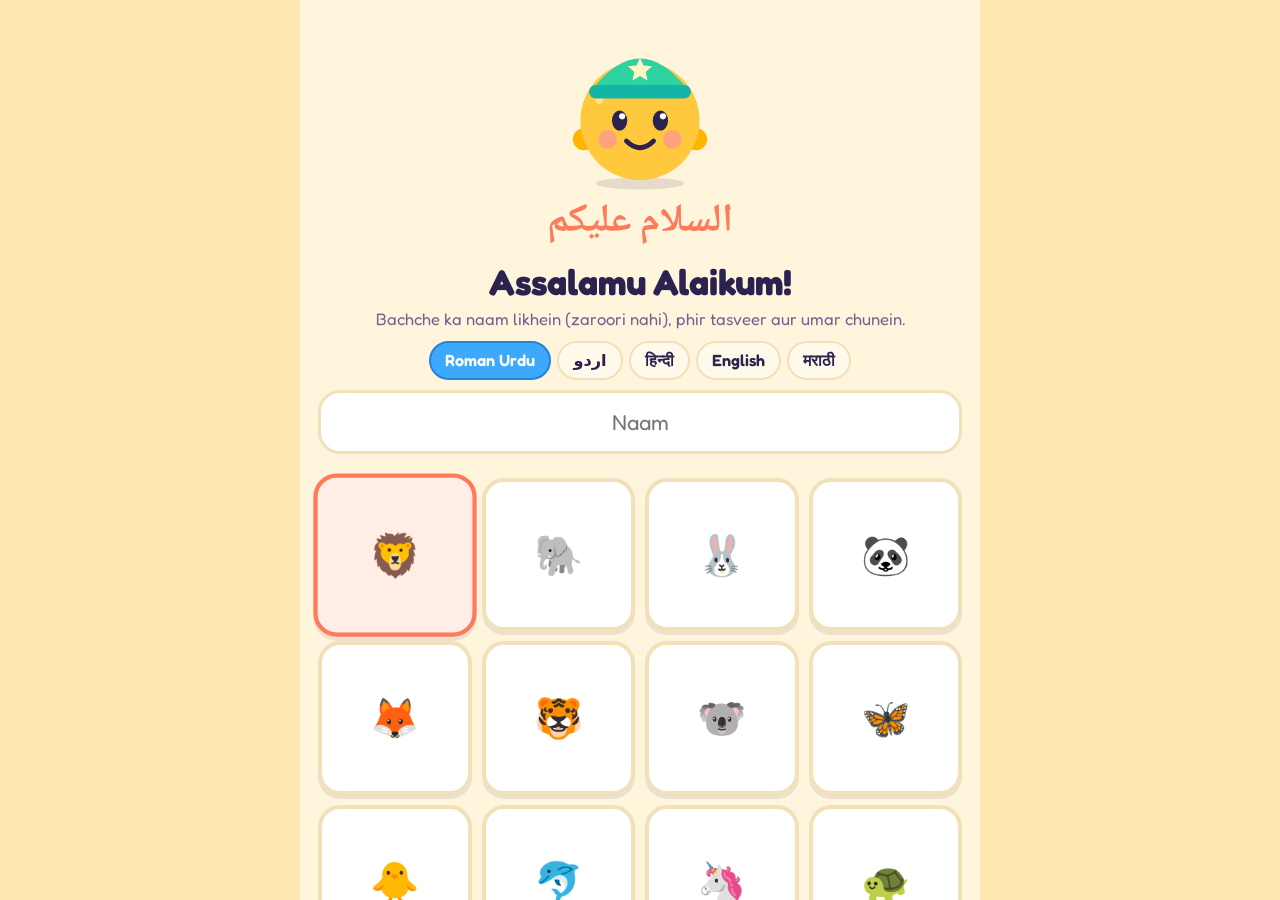
==== commit bab1d5d1: "Offline app, 5 languages, huroof mashq aur naya icon - Qari ki 28 ayat app ke andar (audio/quran), f" ====
--- a/index.html
+++ b/index.html
@@ -2,589 +2,28 @@
 <html lang="ur" dir="rtl">
 <head>
   <meta charset="utf-8">
-  <meta name="viewport" content="width=device-width, initial-scale=1, maximum-scale=1, user-scalable=no, viewport-fit=cover">
+  <meta name="viewport" content="width=device-width, initial-scale=1, viewport-fit=cover">
   <title>آغازِ اساس — Aghaaz-e-Asaas</title>
-  <meta name="description" content="Aghaaz-e-Asaas: 3 se 7 saal ke bachon ke liye Qaida, harf, rang, dua aur khel — dekho, suno, likho, rang bharo, yaad karo.">
+  <meta name="description" content="Aghaaz-e-Asaas: 3 se 7 saal ke bachon ke liye Qaida, harf, rang, dua aur khel — dekho, suno, likho, rang bharo, yaad karo. Poora app internet ke baghair chalta hai.">
   <meta name="theme-color" content="#FFF4DC">
+  <meta name="color-scheme" content="light dark">
+  <meta name="format-detection" content="telephone=no">
   <link rel="manifest" href="manifest.json">
-  <link rel="icon" href="icons/icon-192.png">
+  <link rel="icon" href="icons/icon.svg" type="image/svg+xml">
+  <link rel="icon" href="icons/icon-192.png" sizes="192x192">
   <link rel="apple-touch-icon" href="icons/apple-touch-icon.png">
   <meta name="apple-mobile-web-app-capable" content="yes">
   <meta name="mobile-web-app-capable" content="yes">
   <meta name="apple-mobile-web-app-title" content="Aghaaz Asaas">
   <meta name="apple-mobile-web-app-status-bar-style" content="default">
-  <link rel="preconnect" href="https://fonts.googleapis.com">
-  <link rel="preconnect" href="https://fonts.gstatic.com" crossorigin>
-  <link href="https://fonts.googleapis.com/css2?family=Amiri+Quran&family=Amiri:wght@400;700&family=Fredoka:wght@400;500;600;700&family=Noto+Naskh+Arabic:wght@500;700&display=swap" rel="stylesheet">
-
-<style>
-/* ==========================================================
-   Aghaaz-e-Asaas Kids — app.css
-   Design: garam cream background, chunky "dabne wale" buttons,
-   bade touch targets (min 56px), narm rang, koi lal "galti" ka dar nahi.
-   ========================================================== */
-
-/* ---------- Reset ---------- */
-*, *::before, *::after { box-sizing: border-box; }
-[hidden] { display: none !important; }
-html, body { margin: 0; height: 100%; }
-html { font-size: 17px; -webkit-text-size-adjust: 100%; }
-body {
-  font-family: 'Fredoka', 'Baloo 2', 'Nunito', system-ui, -apple-system, 'Segoe UI', Roboto, sans-serif;
-  background: var(--bg); color: var(--ink);
-  line-height: 1.4; overflow: hidden; overscroll-behavior: none;
-  -webkit-tap-highlight-color: transparent; -webkit-touch-callout: none;
-  user-select: none; -webkit-user-select: none; touch-action: manipulation;
-}
-button { font: inherit; color: inherit; border: 0; background: none; cursor: pointer; padding: 0; touch-action: manipulation; }
-button:focus-visible, a:focus-visible { outline: 4px solid var(--c4); outline-offset: 3px; }
-h1, h2, h3, p { margin: 0; }
-img, svg { display: block; }
-
-/* ---------- Tokens ---------- */
-:root {
-  --bg: #FFF4DC; --bg2: #FFE7B0; --ink: #2B2250; --ink2: #6B6490;
-  --card: #FFFFFF; --line: #F1E1B8; --soft: #FFF9EC;
-  --c1: #FF7A59; --c1d: #D9553A;
-  --c2: #FFB020; --c2d: #D98F00;
-  --c3: #2ED1A0; --c3d: #1AA67C;
-  --c4: #3DA9FC; --c4d: #2184D6;
-  --c5: #8B6CFF; --c5d: #6A4FDB;
-  --c6: #FF6FA8; --c6d: #D9487F;
-  --c7: #12B5A6; --c7d: #0A8E82;
-  --ok: #2ED1A0; --ok-bg: #DDF9EE; --oops-bg: #FFE9E3;
-  --shadow: 0 6px 0 rgba(43, 34, 80, .09), 0 16px 30px rgba(43, 34, 80, .10);
-  --shadow-s: 0 4px 0 rgba(43, 34, 80, .09);
-  --r: 28px; --r-s: 18px;
-  --sat: env(safe-area-inset-top, 0px); --sab: env(safe-area-inset-bottom, 0px);
-}
-[data-theme='night'] {
-  --bg: #1B1740; --bg2: #262058; --ink: #FFF6E0; --ink2: #B7B0E0;
-  --card: #2E2870; --line: #433B93; --soft: #272160;
-  --ok-bg: #16503F; --oops-bg: #5A2A3A;
-  --shadow: 0 6px 0 rgba(0, 0, 0, .25), 0 16px 30px rgba(0, 0, 0, .25);
-  --shadow-s: 0 4px 0 rgba(0, 0, 0, .25);
-}
-
-/* ---------- Script fonts ---------- */
-.ur { font-family: 'Noto Naskh Arabic', 'Noto Nastaliq Urdu', 'Amiri', 'Segoe UI', serif; direction: rtl; font-weight: 700; line-height: 1.55; unicode-bidi: isolate; }
-.ar { font-family: 'Amiri Quran', 'Amiri', 'Noto Naskh Arabic', 'Traditional Arabic', serif; direction: rtl; unicode-bidi: isolate; line-height: 1.9; }
-.ar-big { font-family: 'Noto Naskh Arabic', 'Amiri', 'Traditional Arabic', serif; font-weight: 700; direction: rtl; unicode-bidi: isolate; line-height: 1.5; }
-.sub { color: var(--ink2); font-size: .92rem; }
-.ic { width: 26px; height: 26px; fill: none; stroke: currentColor; stroke-width: 2.6; stroke-linecap: round; stroke-linejoin: round; flex-shrink: 0; }
-
-/* ---------- App shell ---------- */
-#app { position: fixed; inset: 0; max-width: 680px; margin: 0 auto; background: var(--bg); overflow: hidden; box-shadow: 0 0 0 100vmax var(--bg2); clip-path: inset(0 -100vmax); }
-#stage { position: absolute; inset: 0; }
-.screen { position: absolute; inset: 0; overflow-y: auto; overflow-x: hidden; -webkit-overflow-scrolling: touch; padding-top: var(--sat); padding-bottom: calc(var(--sab) + 24px); animation: slideIn .28s ease-out both; }
-.screen.noscroll { overflow: hidden; display: flex; flex-direction: column; }
-.pad { padding: 0 16px; }
-.center { text-align: center; }
-.row { display: flex; align-items: center; gap: 12px; }
-.col { display: flex; flex-direction: column; gap: 12px; }
-.grow { flex: 1; min-width: 0; }
-.wrap { flex-wrap: wrap; }
-.gap-s { gap: 8px; }
-
-/* ---------- Topbar ---------- */
-.topbar { position: sticky; top: 0; z-index: 20; display: flex; align-items: center; gap: 10px; padding: 10px 14px; background: linear-gradient(var(--bg) 78%, rgba(255, 244, 220, 0)); }
-[data-theme='night'] .topbar { background: linear-gradient(var(--bg) 78%, rgba(27, 23, 64, 0)); }
-.tb-title { flex: 1; min-width: 0; display: flex; flex-direction: column; line-height: 1.15; }
-.tb-title b { font-size: 1.55rem; text-align: right; display: block; direction: rtl; }
-.tb-title small { font-size: .82rem; color: var(--ink2); text-align: right; }
-html[dir] .tb-title { text-align: start; }
-.tb-right { display: flex; align-items: center; gap: 8px; }
-.icon-btn { width: 52px; height: 52px; border-radius: 50%; background: var(--card); color: var(--ink); display: grid; place-items: center; box-shadow: var(--shadow-s); border: 2px solid var(--line); transition: transform .08s; flex-shrink: 0; }
-.icon-btn:active { transform: translateY(3px); box-shadow: none; }
-.icon-btn.sm { width: 44px; height: 44px; }
-.icon-btn.on { background: var(--c2); color: #fff; border-color: var(--c2d); }
-.chip { display: inline-flex; align-items: center; gap: 6px; padding: 6px 14px; border-radius: 999px; background: var(--card); border: 2px solid var(--line); font-weight: 700; font-size: 1.05rem; box-shadow: var(--shadow-s); }
-.chip.bump { animation: bump .5s; }
-.chip-ic { font-size: 1.1rem; }
-
-/* ---------- Buttons ---------- */
-.btn { display: inline-flex; align-items: center; justify-content: center; gap: 10px; min-height: 58px; padding: 10px 26px; border-radius: 999px; background: var(--c1); color: #fff; font-weight: 700; font-size: 1.15rem; box-shadow: 0 6px 0 var(--c1d); transition: transform .08s, box-shadow .08s, opacity .2s; text-align: center; }
-.btn:active:not(:disabled) { transform: translateY(5px); box-shadow: 0 1px 0 var(--c1d); }
-.btn.big { min-height: 74px; font-size: 1.4rem; padding: 12px 36px; }
-.btn.small { min-height: 46px; font-size: 1rem; padding: 6px 18px; box-shadow: 0 4px 0 var(--c1d); }
-.btn.block { width: 100%; }
-.btn.green { background: var(--c3); box-shadow: 0 6px 0 var(--c3d); }
-.btn.green:active:not(:disabled) { box-shadow: 0 1px 0 var(--c3d); }
-.btn.blue { background: var(--c4); box-shadow: 0 6px 0 var(--c4d); }
-.btn.sun { background: var(--c2); box-shadow: 0 6px 0 var(--c2d); color: #4A3200; }
-.btn.grape { background: var(--c5); box-shadow: 0 6px 0 var(--c5d); }
-.btn.ghost { background: var(--card); color: var(--ink); border: 2px solid var(--line); box-shadow: 0 5px 0 var(--line); }
-.btn.ghost:active:not(:disabled) { box-shadow: 0 1px 0 var(--line); }
-.btn:disabled { opacity: .45; cursor: default; }
-.btn.pulse { animation: btnPulse 1.4s ease-in-out infinite; }
-
-/* ---------- Cards ---------- */
-.card { background: var(--card); border-radius: var(--r); box-shadow: var(--shadow); padding: 16px; }
-.section-title { font-size: 1.15rem; font-weight: 700; margin: 18px 16px 10px; display: flex; align-items: center; gap: 8px; }
-
-/* ---------- Mascot ---------- */
-.noori { width: 100%; height: auto; overflow: visible; }
-.noori .n-body { animation: float 3.2s ease-in-out infinite; transform-origin: 100px 190px; transform-box: view-box; }
-.noori .n-eyes { animation: blink 4.5s infinite; transform-origin: 100px 116px; }
-.noori .n-arm-r { transform-origin: 150px 128px; animation: wave 2.6s ease-in-out infinite; }
-.noori .n-arm-l { transform-origin: 50px 128px; animation: wave 2.6s ease-in-out infinite reverse; }
-.noori .n-open { display: none; }
-.noori[data-mood='cheer'] .n-smile { display: none; }
-.noori[data-mood='cheer'] .n-open { display: block; }
-.noori[data-mood='cheer'] .n-body { animation: jump .7s ease-in-out infinite; }
-.noori[data-mood='cheer'] .n-arm-r, .noori[data-mood='cheer'] .n-arm-l { animation: wave .5s ease-in-out infinite; }
-
-/* ---------- Home ---------- */
-.home-hero { position: relative; padding: 12px 16px 26px; background: linear-gradient(#B8E4FF 0%, #E8F6FF 45%, var(--bg) 100%); border-radius: 0 0 44px 44px; overflow: hidden; }
-[data-theme='night'] .home-hero { background: linear-gradient(#251F63, #2B2570 50%, var(--bg)); }
-.home-hero::before { content: '☁️'; position: absolute; top: 74px; right: 18px; font-size: 54px; opacity: .8; animation: drift 14s ease-in-out infinite alternate; }
-.home-hero::after { content: '☁️'; position: absolute; top: 116px; left: -6px; font-size: 38px; opacity: .6; animation: drift 18s ease-in-out infinite alternate-reverse; }
-[data-theme='night']  .home-hero::before { content: '⭐'; }
-[data-theme='night']  .home-hero::after { content: '✨'; }
-.home-bar { position: relative; z-index: 2; display: flex; align-items: center; gap: 8px; }
-.kid-chip { display: flex; align-items: center; gap: 8px; padding: 5px 16px 5px 6px; border-radius: 999px; background: var(--card); box-shadow: var(--shadow-s); border: 2px solid var(--line); max-width: 52%; }
-.kid-chip .av { width: 40px; height: 40px; border-radius: 50%; background: var(--bg2); display: grid; place-items: center; font-size: 1.5rem; }
-.kid-chip b { overflow: hidden; text-overflow: ellipsis; white-space: nowrap; font-size: 1.05rem; }
-.hero-body { position: relative; z-index: 2; display: flex; align-items: flex-end; gap: 6px; margin-top: 8px; }
-.hero-noori { width: 38%; max-width: 190px; flex-shrink: 0; margin-bottom: -6px; }
-.hero-talk { flex: 1; min-width: 0; padding-bottom: 12px; }
-.bubble-say { position: relative; background: var(--card); border-radius: 26px 26px 26px 8px; padding: 12px 16px; box-shadow: var(--shadow-s); font-weight: 600; font-size: 1.08rem; margin-bottom: 14px; }
-.bubble-say b { color: var(--c1); }
-.cta { width: 100%; justify-content: space-between; text-align: start; padding: 12px 18px 12px 22px; min-height: 80px; }
-.cta .t { display: flex; flex-direction: column; line-height: 1.15; }
-.cta .t small { font-size: .85rem; font-weight: 500; opacity: .92; }
-.cta .go { width: 48px; height: 48px; border-radius: 50%; background: rgba(255, 255, 255, .3); display: grid; place-items: center; }
-.missions { margin: 14px 16px 0; padding: 12px 14px; display: flex; align-items: center; gap: 10px; }
-.mis { flex: 1; display: flex; flex-direction: column; align-items: center; gap: 2px; font-size: .78rem; color: var(--ink2); font-weight: 600; }
-.mis .st { width: 46px; height: 46px; border-radius: 50%; display: grid; place-items: center; font-size: 1.7rem; background: var(--soft); border: 3px dashed var(--line); filter: grayscale(1); opacity: .5; transition: .3s; }
-.mis.on .st { filter: none; opacity: 1; background: #FFF1B8; border: 3px solid var(--c2); animation: pop .5s; }
-.week { display: flex; justify-content: space-between; padding: 0 20px; margin-top: 10px; }
-.week i { width: 12px; height: 12px; border-radius: 50%; background: var(--line); display: block; }
-.week i.on { background: var(--c2); box-shadow: 0 0 0 3px #FFE9A8; }
-.tiles { display: grid; grid-template-columns: 1fr 1fr; gap: 14px; padding: 16px; }
-.tile { position: relative; border-radius: var(--r); padding: 14px 12px 12px; min-height: 150px; display: flex; flex-direction: column; align-items: center; justify-content: space-between; gap: 6px; color: #fff; text-align: center; background: linear-gradient(160deg, var(--a), var(--b)); box-shadow: 0 7px 0 var(--d), 0 16px 26px rgba(43, 34, 80, .14); transition: transform .08s, box-shadow .08s; overflow: hidden; }
-.tile:active { transform: translateY(6px); box-shadow: 0 1px 0 var(--d); }
-.tile::after { content: ''; position: absolute; right: -26px; top: -26px; width: 90px; height: 90px; border-radius: 50%; background: rgba(255, 255, 255, .16); }
-.tile .te { width: 76px; height: 76px; border-radius: 50%; background: rgba(255, 255, 255, .28); display: grid; place-items: center; font-size: 2.8rem; line-height: 1; z-index: 1; }
-.tile .tt { font-weight: 700; font-size: 1.35rem; line-height: 1.35; z-index: 1; }
-.tile .ts { font-size: .86rem; opacity: .95; font-weight: 500; z-index: 1; margin-top: -4px; }
-.tile .badge { position: absolute; top: 8px; left: 8px; background: rgba(255, 255, 255, .92); color: var(--d); font-weight: 700; font-size: .78rem; padding: 2px 10px; border-radius: 99px; z-index: 2; }
-.tile.wide { grid-column: span 2; min-height: 104px; flex-direction: row; justify-content: flex-start; gap: 14px; padding: 12px 18px; text-align: start; }
-.tile.wide .tt, .tile.wide .ts { text-align: start; }
-.home-foot { display: flex; justify-content: center; gap: 10px; padding: 4px 16px 20px; }
-
-/* ---------- Welcome / profile ---------- */
-.welcome { padding: 22px 18px 40px; text-align: center; }
-.welcome .noori { width: 170px; margin: 0 auto; }
-.welcome h1 { font-size: 2rem; margin-top: 4px; }
-.welcome .ur { font-size: 2.2rem; color: var(--c1); }
-.avatars { display: grid; grid-template-columns: repeat(4, 1fr); gap: 10px; margin: 12px 0 6px; }
-.avatars button { aspect-ratio: 1; border-radius: 22px; background: var(--card); border: 4px solid var(--line); font-size: 2.2rem; box-shadow: var(--shadow-s); }
-.avatars button.on { border-color: var(--c1); background: #FFEDE6; transform: scale(1.06); }
-.text-in { width: 100%; padding: 14px 18px; border-radius: 22px; border: 3px solid var(--line); font: inherit; font-size: 1.2rem; text-align: center; background: var(--card); color: var(--ink); outline: none; user-select: text; -webkit-user-select: text; }
-.text-in:focus { border-color: var(--c4); }
-.age-pick { display: grid; grid-template-columns: 1fr 1fr; gap: 12px; margin: 12px 0; }
-.age-pick button { padding: 14px 8px; border-radius: 26px; background: var(--card); border: 4px solid var(--line); box-shadow: var(--shadow-s); display: flex; flex-direction: column; align-items: center; gap: 2px; font-weight: 700; }
-.age-pick button .e { font-size: 2.4rem; }
-.age-pick button small { font-weight: 500; color: var(--ink2); font-size: .82rem; }
-.age-pick button.on { border-color: var(--c3); background: var(--ok-bg); }
-.profile-list { display: flex; flex-direction: column; gap: 10px; margin: 12px 0; }
-.profile-row { display: flex; align-items: center; gap: 12px; padding: 10px 14px; background: var(--card); border-radius: 26px; box-shadow: var(--shadow-s); border: 3px solid var(--line); text-align: start; width: 100%; }
-.profile-row .av { width: 54px; height: 54px; border-radius: 50%; background: var(--bg2); display: grid; place-items: center; font-size: 2rem; }
-
-/* ---------- Learn path ---------- */
-.song-card { margin: 4px 16px 0; display: flex; align-items: center; gap: 12px; padding: 12px 16px; background: linear-gradient(120deg, var(--c5), var(--c6)); color: #fff; border-radius: var(--r); box-shadow: 0 6px 0 var(--c5d); text-align: start; width: calc(100% - 32px); }
-.song-card:active { transform: translateY(5px); box-shadow: 0 1px 0 var(--c5d); }
-.song-card .se { font-size: 2.4rem; }
-.manzil { margin: 16px 16px 0; background: var(--card); border-radius: var(--r); box-shadow: var(--shadow); overflow: hidden; }
-.manzil-h { display: flex; align-items: center; gap: 10px; padding: 10px 16px; background: var(--mc); color: #fff; }
-.manzil-h .me { font-size: 1.7rem; }
-.manzil-h b { font-size: 1.15rem; line-height: 1.2; }
-.manzil-h small { display: block; opacity: .9; font-size: .8rem; }
-.manzil-h .cnt { margin-left: auto; background: rgba(255, 255, 255, .25); padding: 2px 12px; border-radius: 99px; font-weight: 700; }
-.letters-row { display: flex; flex-wrap: wrap; justify-content: center; gap: 12px; padding: 16px 12px 8px; }
-.lchip { position: relative; width: 74px; height: 74px; border-radius: 24px; background: var(--soft); border: 4px solid var(--line); font-size: 2.5rem; display: grid; place-items: center; box-shadow: 0 5px 0 var(--line); line-height: 1; transition: transform .08s; }
-.lchip:active { transform: translateY(4px); box-shadow: none; }
-.lchip .ar-big { line-height: 1.3; }
-.lchip.done { background: var(--ok-bg); border-color: var(--ok); box-shadow: 0 5px 0 var(--c3d); }
-.lchip.next { background: #FFF1B8; border-color: var(--c2); box-shadow: 0 5px 0 var(--c2d); animation: btnPulse 1.4s ease-in-out infinite; }
-.lchip.thirsty::after { content: '💧'; position: absolute; right: -8px; top: -10px; font-size: 1.15rem; animation: bounce 1.2s infinite; }
-.lchip .tick { position: absolute; right: -6px; bottom: -6px; width: 24px; height: 24px; border-radius: 50%; background: var(--c3); color: #fff; display: grid; place-items: center; border: 3px solid #fff; }
-.lchip .tick .ic { width: 14px; height: 14px; stroke-width: 4; }
-.manzil-f { padding: 8px 14px 14px; display: flex; justify-content: center; }
-.chapter { margin: 16px 16px 0; padding: 16px; display: flex; align-items: center; gap: 14px; text-align: start; width: calc(100% - 32px); }
-.chapter .ce { font-size: 2.4rem; width: 64px; height: 64px; display: grid; place-items: center; border-radius: 22px; background: var(--bg2); flex-shrink: 0; }
-.chapter b { font-size: 1.2rem; display: block; line-height: 1.2; }
-.chapter .lockmsg { color: var(--ink2); font-size: .85rem; }
-
-/* ---------- Lesson ---------- */
-.lesson { display: flex; flex-direction: column; height: 100%; }
-.lesson-top { display: flex; align-items: center; gap: 10px; padding: 10px 14px 4px; }
-.steps { flex: 1; display: flex; justify-content: center; gap: 8px; }
-.step-dot { width: 44px; height: 44px; border-radius: 50%; display: grid; place-items: center; font-size: 1.35rem; background: var(--card); border: 3px solid var(--line); opacity: .55; transition: .3s; }
-.step-dot.on { opacity: 1; border-color: var(--c1); background: #FFEDE6; transform: scale(1.18); box-shadow: 0 4px 0 var(--c1d); }
-.step-dot.done { opacity: 1; background: var(--ok-bg); border-color: var(--ok); }
-.lesson-main { flex: 1; overflow-y: auto; padding: 8px 16px 8px; display: flex; flex-direction: column; align-items: center; gap: 14px; }
-.lesson-foot { padding: 10px 16px calc(14px + var(--sab)); display: flex; gap: 12px; justify-content: center; align-items: center; }
-.step-say { text-align: center; font-weight: 700; font-size: 1.25rem; min-height: 1.6em; }
-.step-say .ur { font-size: 1.6rem; color: var(--c1); }
-.letter-card { position: relative; width: 100%; max-width: 380px; background: var(--card); border-radius: 40px; box-shadow: var(--shadow); padding: 10px 14px 16px; text-align: center; transition: transform .1s; }
-.letter-card:active { transform: scale(.98); }
-.big-letter { font-size: clamp(120px, 40vw, 190px); line-height: 1.35; color: var(--ink); display: block; }
-.letter-name { display: inline-block; background: var(--c1); color: #fff; padding: 2px 20px; border-radius: 99px; font-weight: 700; font-size: 1.4rem; box-shadow: 0 4px 0 var(--c1d); }
-.speak-fab { position: absolute; right: 12px; top: 12px; width: 52px; height: 52px; border-radius: 50%; background: var(--c4); color: #fff; display: grid; place-items: center; box-shadow: 0 4px 0 var(--c4d); }
-.pic-card { width: 100%; max-width: 380px; display: flex; align-items: center; gap: 14px; background: var(--card); border-radius: 30px; padding: 10px 18px; box-shadow: var(--shadow); text-align: start; }
-.pic-card:active { transform: scale(.98); }
-.pic-card .pe { font-size: 4.2rem; line-height: 1; width: 92px; text-align: center; }
-.pic-card .pw { flex: 1; display: flex; flex-direction: column; align-items: flex-end; }
-.pic-card .pw .ar-big { font-size: 2.1rem; }
-.pic-card .pw .ur { font-size: 1.5rem; color: var(--c1); }
-.pic-card .pw small { color: var(--ink2); }
-.cue { max-width: 380px; text-align: center; color: var(--ink2); font-size: .95rem; padding: 0 8px; }
-.forms { display: flex; gap: 8px; width: 100%; max-width: 380px; }
-.forms > div { flex: 1; background: var(--card); border-radius: 20px; padding: 6px 2px 2px; text-align: center; box-shadow: var(--shadow-s); }
-.forms .ar-big { font-size: 2.4rem; display: block; line-height: 1.5; }
-.forms small { color: var(--ink2); font-size: .72rem; }
-.echo { display: flex; flex-direction: column; align-items: center; gap: 10px; }
-.mic-ring { width: 130px; height: 130px; border-radius: 50%; background: #FFEDE6; display: grid; place-items: center; font-size: 3.4rem; position: relative; }
-.mic-ring.live::before, .mic-ring.live::after { content: ''; position: absolute; inset: 0; border-radius: 50%; border: 4px solid var(--c1); animation: ring 1.4s ease-out infinite; }
-.mic-ring.live::after { animation-delay: .7s; }
-.counter-dots { display: flex; gap: 10px; }
-.counter-dots i { width: 22px; height: 22px; border-radius: 50%; background: var(--line); transition: .3s; }
-.counter-dots i.on { background: var(--c2); transform: scale(1.2); }
-
-/* ---------- Tracing / colouring ---------- */
-.board { position: relative; width: min(88vw, 390px); aspect-ratio: 1; background: #fff; border-radius: 36px; box-shadow: var(--shadow); overflow: hidden; touch-action: none; }
-[data-theme='night'] .board { background: #FFFDF6; }
-.board canvas { position: absolute; inset: 0; width: 100%; height: 100%; touch-action: none; }
-.meter { width: min(88vw, 390px); height: 20px; border-radius: 99px; background: var(--line); overflow: hidden; position: relative; }
-.meter i { position: absolute; left: 0; top: 0; bottom: 0; width: 0%; background: linear-gradient(90deg, var(--c2), var(--c3)); border-radius: 99px; transition: width .25s; }
-.meter b { position: absolute; inset: 0; display: grid; place-items: center; font-size: .75rem; color: var(--ink); }
-.palette { display: flex; gap: 10px; flex-wrap: wrap; justify-content: center; max-width: 390px; }
-.swatch { width: 46px; height: 46px; border-radius: 50%; border: 4px solid #fff; background: var(--sw); box-shadow: 0 3px 0 rgba(0, 0, 0, .2); transition: transform .1s; }
-.swatch.rainbow { background: conic-gradient(#FF4D4D, #FFB020, #FFE14D, #2ED1A0, #3DA9FC, #8B6CFF, #FF4D4D); }
-.swatch.on { transform: scale(1.22); outline: 4px solid var(--ink); outline-offset: 1px; }
-.tools { display: flex; gap: 10px; align-items: center; justify-content: center; }
-
-/* ---------- Choices / quiz ---------- */
-.opt-grid { display: grid; grid-template-columns: repeat(var(--cols, 2), 1fr); gap: 14px; width: 100%; max-width: 420px; }
-.opt { position: relative; min-height: 108px; border-radius: 30px; background: var(--card); box-shadow: var(--shadow); border: 5px solid transparent; font-size: 3.4rem; display: grid; place-items: center; line-height: 1.2; transition: transform .08s; padding: 4px; }
-.opt:active:not(:disabled) { transform: translateY(4px); }
-.opt .ar-big { font-size: 3.6rem; line-height: 1.4; }
-.opt.sm { font-size: 2.3rem; min-height: 90px; }
-.opt.txt { font-size: 1.5rem; font-weight: 700; }
-.opt .disc { width: 78px; height: 78px; border-radius: 50%; background: var(--hex); box-shadow: inset -7px -9px 0 rgba(0, 0, 0, .13), inset 5px 6px 0 rgba(255, 255, 255, .3), 0 3px 0 rgba(0, 0, 0, .12); border: 2px solid rgba(0, 0, 0, .08); }
-.opt svg.shape { width: 78px; height: 78px; }
-.opt.right { border-color: var(--ok); background: var(--ok-bg); animation: pop .45s; }
-.opt.wrong { animation: shake .45s; border-color: #FFB6A6; background: var(--oops-bg); }
-.opt.hint { animation: btnPulse .8s ease-in-out infinite; border-color: var(--c2); }
-.opt.fade { opacity: .35; }
-.q-card { width: 100%; max-width: 420px; display: flex; flex-direction: column; align-items: center; gap: 14px; }
-.q-prompt { display: flex; align-items: center; justify-content: center; gap: 12px; min-height: 110px; width: 100%; background: var(--card); border-radius: 34px; box-shadow: var(--shadow); padding: 10px 14px; }
-.q-prompt .big { font-size: 4.6rem; line-height: 1.1; }
-.q-prompt .ar-big { font-size: 5.6rem; line-height: 1.4; }
-.q-prompt.listen { min-height: 120px; }
-.listen-btn { width: 96px; height: 96px; border-radius: 50%; background: var(--c4); color: #fff; display: grid; place-items: center; box-shadow: 0 6px 0 var(--c4d); }
-.listen-btn .ic { width: 46px; height: 46px; }
-.listen-btn:active { transform: translateY(5px); box-shadow: 0 1px 0 var(--c4d); }
-.q-text { text-align: center; font-weight: 700; font-size: 1.2rem; }
-.q-text .ur { font-size: 1.5rem; color: var(--c1); }
-.dots-row { display: flex; gap: 8px; justify-content: center; padding: 4px 0; }
-.dots-row i { width: 16px; height: 16px; border-radius: 50%; background: var(--line); transition: .3s; display: block; }
-.dots-row i.cur { background: var(--c2); transform: scale(1.35); }
-.dots-row i.ok { background: var(--c3); }
-.dots-row i.helped { background: var(--c4); }
-
-/* ---------- Games ---------- */
-.games-head { padding: 0 16px; }
-.gtile { position: relative; border-radius: var(--r); padding: 12px 10px 10px; min-height: 160px; display: flex; flex-direction: column; align-items: center; justify-content: center; gap: 4px; color: #fff; text-align: center; background: linear-gradient(160deg, var(--a), var(--b)); box-shadow: 0 7px 0 var(--d), 0 16px 26px rgba(43, 34, 80, .14); overflow: hidden; }
-.gtile:active { transform: translateY(6px); box-shadow: 0 1px 0 var(--d); }
-.gtile .ge { font-size: 3.4rem; line-height: 1.1; }
-.gtile .gt { font-weight: 700; font-size: 1.3rem; line-height: 1.3; }
-.gtile .gs { font-size: .85rem; opacity: .95; }
-.gtile .gstars { position: absolute; bottom: 6px; font-size: .95rem; letter-spacing: 1px; }
-.gtile .glvl { position: absolute; top: 8px; right: 8px; background: rgba(255, 255, 255, .92); color: var(--d); font-weight: 700; font-size: .75rem; padding: 2px 9px; border-radius: 99px; }
-.game { display: flex; flex-direction: column; height: 100%; }
-.game-top { display: flex; align-items: center; gap: 10px; padding: 10px 14px 0; }
-.game-top .gt-mid { flex: 1; text-align: center; min-width: 0; }
-.game-top .gt-mid b { display: block; font-size: 1.25rem; line-height: 1.2; }
-.game-stage { flex: 1; position: relative; overflow: hidden; display: flex; flex-direction: column; align-items: center; justify-content: center; gap: 14px; padding: 8px 16px 18px; overflow-y: auto; }
-.game-stage.free { padding: 0; justify-content: flex-start; touch-action: none; }
-.target-pill { display: inline-flex; align-items: center; gap: 10px; background: var(--card); border-radius: 99px; padding: 8px 20px; font-weight: 700; font-size: 1.25rem; box-shadow: var(--shadow-s); border: 3px solid var(--line); }
-.target-pill .ar-big { font-size: 2.6rem; line-height: 1.3; }
-.target-pill .disc-s { width: 38px; height: 38px; border-radius: 50%; background: var(--hex); border: 3px solid rgba(0, 0, 0, .12); }
-.result { text-align: center; padding: 18px 16px; display: flex; flex-direction: column; align-items: center; gap: 12px; }
-.result .noori { width: 150px; }
-.result h2 { font-size: 1.8rem; }
-.result .rstars { font-size: 3.2rem; letter-spacing: 6px; }
-.result .rstars .off { filter: grayscale(1); opacity: .25; }
-.bubble-b { position: absolute; width: 92px; height: 92px; border-radius: 50%; display: grid; place-items: center; font-size: 2.6rem; color: #fff; background: radial-gradient(circle at 30% 26%, rgba(255, 255, 255, .95) 0 9%, rgba(255, 255, 255, .0) 11%), radial-gradient(circle at 50% 55%, var(--bc1), var(--bc2)); box-shadow: inset -8px -10px 0 rgba(0, 0, 0, .12), 0 6px 14px rgba(43, 34, 80, .18); animation: rise var(--dur) linear forwards; bottom: -110px; will-change: transform; touch-action: manipulation; border: 3px solid rgba(255, 255, 255, .55); }
-.bubble-b .ar-big { font-size: 3rem; color: #fff; text-shadow: 0 2px 0 rgba(0, 0, 0, .2); line-height: 1.3; }
-.bubble-b.popped { animation: popOut .28s ease-out forwards !important; }
-.bubble-b.wob { animation-play-state: paused; }
-.basket { position: absolute; bottom: 14px; width: 110px; font-size: 4.4rem; text-align: center; transform: translateX(-50%); line-height: 1; filter: drop-shadow(0 6px 0 rgba(0, 0, 0, .12)); transition: transform .12s; }
-.basket.good { animation: bounceB .35s; }
-.fall { position: absolute; top: 0; left: 0; width: 66px; height: 66px; border-radius: 50%; background: var(--card); display: grid; place-items: center; font-size: 2.2rem; box-shadow: var(--shadow-s); border: 3px solid var(--line); will-change: transform; line-height: 1; }
-.fall .ar-big { font-size: 2.6rem; line-height: 1.35; }
-.fall.is-target { border-color: var(--c2); }
-.pad { }
-.drive { position: absolute; bottom: 20px; width: 80px; height: 80px; border-radius: 50%; background: rgba(255, 255, 255, .8); display: grid; place-items: center; box-shadow: var(--shadow-s); border: 3px solid var(--line); }
-.drive.l { left: 16px; } .drive.r { right: 16px; }
-.mem-grid { display: grid; grid-template-columns: repeat(var(--cols, 3), 1fr); gap: 12px; width: 100%; max-width: 430px; }
-.mcard { aspect-ratio: 1; perspective: 700px; }
-.mcard .mc-in { position: relative; width: 100%; height: 100%; transition: transform .45s; transform-style: preserve-3d; }
-.mcard.flip .mc-in { transform: rotateY(180deg); }
-.mcard .face, .mcard .back { position: absolute; inset: 0; border-radius: 24px; display: grid; place-items: center; backface-visibility: hidden; -webkit-backface-visibility: hidden; box-shadow: var(--shadow-s); }
-.mcard .back { background: linear-gradient(145deg, var(--c5), var(--c4)); color: #fff; font-size: 2.2rem; border: 4px solid rgba(255, 255, 255, .5); }
-.mcard .face { background: var(--card); transform: rotateY(180deg); font-size: 3rem; border: 4px solid var(--line); }
-.mcard .face .ar-big { font-size: 3.6rem; line-height: 1.4; }
-.mcard.match .face { border-color: var(--ok); background: var(--ok-bg); }
-.slots { display: flex; gap: 10px; justify-content: center; direction: rtl; flex-wrap: wrap; }
-.slot { width: 68px; height: 84px; border-radius: 22px; border: 4px dashed var(--line); background: var(--soft); display: grid; place-items: center; font-size: 3rem; transition: .2s; }
-.slot.fill { border-style: solid; border-color: var(--c3); background: var(--ok-bg); animation: pop .3s; }
-.slot .ar-big { line-height: 1.5; font-size: 3rem; }
-.tiles-bank { display: flex; flex-wrap: wrap; gap: 12px; justify-content: center; max-width: 400px; }
-.ltile { width: 78px; height: 88px; border-radius: 24px; background: var(--card); box-shadow: 0 6px 0 var(--line), 0 12px 18px rgba(43, 34, 80, .1); border: 3px solid var(--line); display: grid; place-items: center; }
-.ltile:active { transform: translateY(5px); box-shadow: 0 1px 0 var(--line); }
-.ltile.used { visibility: hidden; }
-.ltile.wrong { animation: shake .4s; border-color: #FFB6A6; }
-.ltile.hint { animation: btnPulse .8s infinite; border-color: var(--c2); }
-.ltile .ar-big { font-size: 3rem; line-height: 1.5; }
-.word-done { font-size: 5rem; color: var(--c3d); }
-.odd-grid { display: grid; grid-template-columns: repeat(var(--cols, 3), 1fr); gap: 12px; width: 100%; max-width: 400px; }
-.odd { min-height: 96px; border-radius: 26px; background: var(--card); box-shadow: var(--shadow-s); border: 4px solid transparent; display: grid; place-items: center; }
-.odd .ar-big { font-size: 3.4rem; line-height: 1.5; }
-.odd.right { border-color: var(--ok); background: var(--ok-bg); animation: pop .4s; }
-.odd.wrong { animation: shake .4s; border-color: #FFB6A6; background: var(--oops-bg); }
-.odd.hint { animation: btnPulse .8s infinite; border-color: var(--c2); }
-.count-field { position: relative; width: 100%; max-width: 420px; min-height: 190px; background: var(--card); border-radius: 34px; box-shadow: var(--shadow); display: flex; flex-wrap: wrap; align-items: center; justify-content: center; gap: 8px; padding: 14px; }
-.cobj { font-size: 3rem; line-height: 1; padding: 4px; transition: transform .2s; }
-.cobj.counted { transform: scale(1.18); filter: drop-shadow(0 0 8px rgba(255, 176, 32, .9)); }
-.cobj .cn { position: absolute; font-size: 1rem; font-weight: 700; background: var(--c1); color: #fff; width: 24px; height: 24px; border-radius: 50%; display: grid; place-items: center; transform: translate(14px, -26px); }
-.cobj { position: relative; }
-.shape-board { position: relative; width: 100%; max-width: 420px; height: 300px; }
-.hole { position: absolute; width: 96px; height: 96px; }
-.hole svg { width: 100%; height: 100%; fill: rgba(43, 34, 80, .1); stroke: rgba(43, 34, 80, .25); stroke-width: 3; stroke-dasharray: 6 6; }
-.hole.filled svg { fill: var(--sc); stroke: rgba(0, 0, 0, .15); stroke-dasharray: none; }
-.piece { position: absolute; width: 96px; height: 96px; touch-action: none; cursor: grab; z-index: 5; }
-.piece svg { width: 100%; height: 100%; fill: var(--sc); stroke: rgba(0, 0, 0, .18); stroke-width: 3; filter: drop-shadow(0 6px 0 rgba(0, 0, 0, .12)); }
-.piece.drag { z-index: 30; filter: drop-shadow(0 12px 12px rgba(0, 0, 0, .2)); transform: scale(1.1); }
-.piece.back { transition: left .25s, top .25s; }
-.piece.placed { pointer-events: none; opacity: 0; }
-
-/* ---------- Early learning cards ---------- */
-.cards-wrap { display: flex; flex-direction: column; align-items: center; gap: 16px; padding: 8px 16px; flex: 1; justify-content: center; }
-.fcard { width: 100%; max-width: 380px; background: var(--card); border-radius: 44px; box-shadow: var(--shadow); padding: 22px 16px 18px; text-align: center; display: flex; flex-direction: column; align-items: center; gap: 4px; animation: pop .35s; }
-.fcard:active { transform: scale(.98); }
-.fcard .fe { font-size: 7.2rem; line-height: 1.15; }
-.fcard .disc-xl { width: 150px; height: 150px; border-radius: 50%; background: var(--hex); box-shadow: inset -14px -18px 0 rgba(0, 0, 0, .12), inset 10px 12px 0 rgba(255, 255, 255, .3), 0 8px 0 rgba(0, 0, 0, .1); border: 3px solid rgba(0, 0, 0, .08); margin: 8px 0; }
-.fcard svg.shape { width: 160px; height: 160px; margin: 4px 0; fill: var(--sc); stroke: rgba(0, 0, 0, .15); stroke-width: 3; }
-.fcard .num { font-size: 7rem; font-weight: 700; color: var(--c1); line-height: 1.1; }
-.fcard .fu { font-size: 2.6rem; color: var(--c1); }
-.fcard .fr { font-size: 1.5rem; font-weight: 700; }
-.fcard .fen { color: var(--ink2); font-size: 1.05rem; }
-.fcard .things { font-size: 2.2rem; letter-spacing: 2px; margin-top: 6px; line-height: 1.3; }
-.fcard .snd { margin-top: 4px; background: var(--bg2); padding: 4px 16px; border-radius: 99px; font-weight: 700; color: var(--c1d); }
-.cards-nav { display: flex; align-items: center; justify-content: center; gap: 18px; }
-.cards-nav .count { font-weight: 700; color: var(--ink2); min-width: 64px; text-align: center; }
-.cat-grid { display: grid; grid-template-columns: 1fr 1fr; gap: 14px; padding: 8px 16px; }
-
-/* ---------- Colouring pages ---------- */
-.art-grid { display: grid; grid-template-columns: 1fr 1fr; gap: 14px; padding: 8px 16px; }
-.art-tile { position: relative; background: var(--card); border-radius: var(--r); box-shadow: var(--shadow); padding: 10px 10px 8px; text-align: center; border: 4px solid transparent; }
-.art-tile:active { transform: translateY(4px); }
-.art-tile svg { width: 100%; height: auto; aspect-ratio: 1; }
-.art-tile b { display: block; font-size: 1.2rem; }
-.art-tile .done-tag { position: absolute; top: 6px; right: 8px; font-size: 1.4rem; }
-.art-svg { width: min(92vw, 420px); aspect-ratio: 1; background: #fff; border-radius: 34px; box-shadow: var(--shadow); touch-action: manipulation; }
-.art-svg [data-r] { fill: #fff; stroke: #2B2250; stroke-width: 3; stroke-linejoin: round; cursor: pointer; transition: fill .15s; }
-.art-svg .ol { fill: none; stroke: #2B2250; stroke-width: 2.5; stroke-linecap: round; stroke-linejoin: round; pointer-events: none; }
-
-/* ---------- Deen ---------- */
-.list { display: flex; flex-direction: column; gap: 12px; padding: 8px 16px; }
-.lrow { display: flex; align-items: center; gap: 14px; background: var(--card); border-radius: 26px; padding: 10px 14px; box-shadow: var(--shadow-s); text-align: start; width: 100%; border: 3px solid transparent; }
-.lrow:active { transform: translateY(3px); }
-.lrow .le { width: 62px; height: 62px; border-radius: 20px; background: var(--lc, var(--bg2)); display: grid; place-items: center; font-size: 2rem; flex-shrink: 0; }
-.lrow .lt { flex: 1; min-width: 0; }
-.lrow .lt b { display: block; font-size: 1.2rem; line-height: 1.5; }
-.lrow .lt small { color: var(--ink2); }
-.lrow .lr { font-size: 1.5rem; }
-.lrow.done { border-color: var(--ok); }
-.dua-ar { font-size: 2.3rem; line-height: 2.1; text-align: center; padding: 8px 4px; }
-.dua-ar .part { display: inline; padding: 2px 6px; border-radius: 12px; transition: background .2s; }
-.dua-ar .part.on { background: #FFE9A8; color: #6A4300; }
-.dua-ar .part.hid { filter: blur(9px); }
-.surah-ayah { display: flex; align-items: center; gap: 10px; background: var(--card); border-radius: 26px; padding: 10px 12px; box-shadow: var(--shadow-s); width: 100%; border: 4px solid transparent; transition: border-color .2s; }
-.surah-ayah.on { border-color: var(--c2); background: #FFF9DE; }
-.surah-ayah .no { width: 38px; height: 38px; border-radius: 50%; background: var(--c4); color: #fff; font-weight: 700; display: grid; place-items: center; flex-shrink: 0; }
-.surah-ayah .ar { flex: 1; font-size: 1.9rem; text-align: right; transition: filter .25s; }
-.surah-ayah.hide .ar { filter: blur(10px); }
-.seg { display: flex; background: var(--card); border-radius: 99px; padding: 5px; box-shadow: var(--shadow-s); border: 2px solid var(--line); gap: 4px; }
-.seg button { flex: 1; padding: 9px 6px; border-radius: 99px; font-weight: 700; font-size: .95rem; color: var(--ink2); }
-.seg button.on { background: var(--c4); color: #fff; box-shadow: 0 3px 0 var(--c4d); }
-.step-card { width: 100%; max-width: 400px; background: var(--card); border-radius: 40px; box-shadow: var(--shadow); padding: 22px 16px; text-align: center; animation: pop .35s; }
-.step-card .se { font-size: 6.6rem; line-height: 1.15; }
-.step-card .ur { font-size: 2rem; color: var(--c1); }
-.step-card .cnt { display: inline-block; margin-top: 6px; background: var(--c2); color: #4A3200; padding: 4px 20px; border-radius: 99px; font-weight: 700; font-size: 1.3rem; }
-.fig { width: 230px; height: 190px; margin: 0 auto; }
-.habit { display: flex; align-items: center; gap: 12px; background: var(--card); border-radius: 26px; padding: 10px 14px; box-shadow: var(--shadow-s); border: 4px solid transparent; width: 100%; text-align: start; }
-.habit .he { font-size: 2.4rem; width: 64px; text-align: center; }
-.habit .ht { flex: 1; }
-.habit .ht .ur { font-size: 1.4rem; display: block; }
-.habit .ht small { color: var(--ink2); }
-.habit .hs { width: 54px; height: 54px; border-radius: 50%; border: 4px dashed var(--line); display: grid; place-items: center; font-size: 1.7rem; filter: grayscale(1); opacity: .5; }
-.habit.on { border-color: var(--ok); background: var(--ok-bg); }
-.habit.on .hs { border: 4px solid var(--c2); background: #FFF1B8; filter: none; opacity: 1; animation: pop .4s; }
-
-/* ---------- Album ---------- */
-.stk-grid { display: grid; grid-template-columns: repeat(5, 1fr); gap: 10px; padding: 8px 16px; }
-.stk { aspect-ratio: 1; border-radius: 22px; background: var(--card); display: grid; place-items: center; font-size: 2.3rem; box-shadow: var(--shadow-s); border: 3px solid var(--line); }
-.stk.locked { background: var(--soft); border-style: dashed; filter: grayscale(1); opacity: .5; font-size: 1.5rem; }
-.stk:not(.locked):active { animation: wobble .5s; }
-.progress-sticker { margin: 6px 16px 0; padding: 12px 14px; }
-.bar { height: 18px; border-radius: 99px; background: var(--line); overflow: hidden; }
-.bar i { display: block; height: 100%; background: linear-gradient(90deg, var(--c2), var(--c1)); border-radius: 99px; transition: width .4s; }
-.tree-wrap { margin: 8px 12px 0; background: linear-gradient(#C9ECFF, #EAF8FF 55%, #D6F5C5 55.1%, #B9EBA0); border-radius: 36px; overflow: hidden; box-shadow: var(--shadow); position: relative; }
-[data-theme='night'] .tree-wrap { background: linear-gradient(#2B2570, #3A3290 55%, #1F5A44 55.1%, #174634); }
-.tree-wrap svg { width: 100%; height: auto; }
-.fruit { cursor: pointer; transition: transform .2s; transform-box: fill-box; transform-origin: center; }
-.fruit:active { transform: scale(1.2); }
-.fruit.s3 { opacity: .55; }
-.tree-msg { margin: 10px 16px 0; text-align: center; }
-
-/* ---------- Parent area ---------- */
-.parent { padding-bottom: 60px; font-family: system-ui, -apple-system, 'Segoe UI', Roboto, 'Fredoka', sans-serif; }
-.parent .topbar { background: var(--bg); }
-.pa { margin: 14px 16px 0; background: var(--card); border-radius: 22px; padding: 14px 16px; box-shadow: var(--shadow-s); border: 2px solid var(--line); }
-.pa h3 { font-size: 1.05rem; margin-bottom: 8px; display: flex; align-items: center; gap: 8px; }
-.pa p { color: var(--ink2); font-size: .9rem; margin: 4px 0; }
-.kpis { display: grid; grid-template-columns: repeat(3, 1fr); gap: 8px; }
-.kpi { background: var(--soft); border-radius: 16px; padding: 10px 4px; text-align: center; }
-.kpi b { display: block; font-size: 1.5rem; line-height: 1.2; }
-.kpi small { color: var(--ink2); font-size: .74rem; }
-.bars { display: flex; align-items: flex-end; gap: 8px; height: 92px; margin-top: 8px; }
-.bars div { flex: 1; display: flex; flex-direction: column; align-items: center; justify-content: flex-end; gap: 3px; height: 100%; font-size: .7rem; color: var(--ink2); }
-.bars i { display: block; width: 100%; max-width: 28px; border-radius: 8px 8px 3px 3px; background: var(--c4); min-height: 3px; }
-.bars div.today i { background: var(--c1); }
-.set-row { display: flex; align-items: center; justify-content: space-between; gap: 12px; padding: 10px 0; border-top: 1px solid var(--line); }
-.set-row:first-of-type { border-top: 0; }
-.set-row .lbl b { display: block; font-size: .98rem; }
-.set-row .lbl small { color: var(--ink2); font-size: .8rem; }
-.toggle { position: relative; width: 56px; height: 32px; border-radius: 99px; background: var(--line); transition: .2s; flex-shrink: 0; }
-.toggle::after { content: ''; position: absolute; top: 3px; left: 3px; width: 26px; height: 26px; border-radius: 50%; background: #fff; box-shadow: 0 2px 4px rgba(0, 0, 0, .25); transition: .2s; }
-.toggle.on { background: var(--c3); }
-.toggle.on::after { left: 27px; }
-.pills { display: flex; gap: 6px; flex-wrap: wrap; justify-content: flex-end; }
-.pill { padding: 6px 14px; border-radius: 99px; background: var(--soft); border: 2px solid var(--line); font-weight: 600; font-size: .9rem; }
-.pill.on { background: var(--c4); border-color: var(--c4d); color: #fff; }
-.weak { display: flex; gap: 8px; flex-wrap: wrap; margin-top: 6px; }
-.weak span { font-size: 1.9rem; padding: 2px 12px; background: var(--oops-bg); border-radius: 14px; line-height: 1.5; }
-.rec-row { display: flex; align-items: center; gap: 10px; padding: 8px 0; border-top: 1px solid var(--line); }
-.rec-row .ar-big { font-size: 2rem; width: 60px; text-align: center; line-height: 1.4; }
-.rec-row .nm { flex: 1; font-size: .9rem; }
-.rec-row .nm small { display: block; color: var(--ink2); }
-.rec-row.live { background: var(--oops-bg); border-radius: 12px; }
-.mini { min-height: 40px; padding: 6px 14px; font-size: .9rem; border-radius: 99px; background: var(--c4); color: #fff; font-weight: 700; }
-.mini.red { background: #E5484D; } .mini.gray { background: var(--soft); color: var(--ink); border: 2px solid var(--line); }
-.parent .btn { font-size: 1rem; }
-.note { font-size: .82rem; color: var(--ink2); background: var(--soft); border-radius: 12px; padding: 8px 12px; margin-top: 8px; }
-
-/* ---------- Modals / overlays ---------- */
-.modal { position: fixed; inset: 0; z-index: 100; background: rgba(43, 34, 80, .6); display: flex; align-items: center; justify-content: center; opacity: 0; transition: opacity .2s; padding: 16px; backdrop-filter: blur(3px); -webkit-backdrop-filter: blur(3px); }
-.modal.open { opacity: 1; }
-.modal-card { background: var(--card); border-radius: 36px; padding: 22px 18px; width: 100%; max-width: 420px; max-height: 92vh; overflow-y: auto; transform: scale(.88); transition: transform .25s cubic-bezier(.2, 1.4, .4, 1); box-shadow: 0 24px 60px rgba(0, 0, 0, .35); }
-.modal.open .modal-card { transform: scale(1); }
-.cele { text-align: center; display: flex; flex-direction: column; align-items: center; gap: 8px; }
-.cele-noori { width: 150px; }
-.cele-title { font-size: 2rem; color: var(--c1); }
-.cele-big { font-size: 5rem; line-height: 1.1; }
-.sticker-pop { display: inline-block; animation: stickerIn .8s cubic-bezier(.2, 1.5, .4, 1); font-size: 6rem; filter: drop-shadow(0 8px 0 rgba(0, 0, 0, .12)); }
-.cele-sub { color: var(--ink2); }
-.cele-btns { display: flex; flex-direction: column; gap: 10px; margin-top: 8px; width: 100%; }
-.gate { text-align: center; display: flex; flex-direction: column; align-items: center; gap: 8px; font-family: system-ui, -apple-system, 'Segoe UI', Roboto, sans-serif; }
-.gate-ic { width: 54px; height: 54px; border-radius: 50%; background: var(--c5); color: #fff; display: grid; place-items: center; }
-.gate-q { font-size: 2rem; font-weight: 700; padding: 6px 20px; background: var(--soft); border-radius: 20px; }
-.gate-q b { color: var(--c1); min-width: 2.4ch; display: inline-block; }
-.keypad { display: grid; grid-template-columns: repeat(3, 1fr); gap: 8px; width: 100%; max-width: 280px; }
-.key { min-height: 52px; border-radius: 16px; background: var(--soft); border: 2px solid var(--line); font-size: 1.4rem; font-weight: 700; }
-.key:active { background: var(--c4); color: #fff; }
-.rest { text-align: center; display: flex; flex-direction: column; align-items: center; gap: 10px; }
-.rest-noori { width: 130px; }
-.rest-modal { background: rgba(27, 23, 64, .94); }
-.toast { position: fixed; left: 50%; bottom: calc(26px + var(--sab)); transform: translate(-50%, 30px); background: var(--ink); color: var(--bg); padding: 10px 22px; border-radius: 99px; font-weight: 600; opacity: 0; transition: .25s; z-index: 300; pointer-events: none; max-width: 90vw; text-align: center; }
-.toast.show { opacity: 1; transform: translate(-50%, 0); }
-.confetti { position: fixed; inset: 0; pointer-events: none; overflow: hidden; z-index: 150; }
-.modal .confetti { position: absolute; }
-.confetti i { position: absolute; top: -16px; width: 10px; height: 15px; animation: confFall linear forwards; }
-.fly-star { position: fixed; bottom: 22%; z-index: 160; font-size: 3rem; pointer-events: none; animation: flyStar 1.4s ease-in forwards; }
-.float-text { position: absolute; z-index: 20; font-weight: 700; font-size: 1.6rem; pointer-events: none; animation: floatUp 1s ease-out forwards; color: var(--c3d); text-shadow: 0 2px 0 #fff; }
-.float-text.soft { color: var(--c4d); }
-
-/* ---------- Splash ---------- */
-.splash { position: fixed; inset: 0; z-index: 400; background: var(--bg); display: grid; place-items: center; transition: opacity .35s; }
-.splash.out { opacity: 0; pointer-events: none; }
-.splash .noori { width: 180px; }
-.splash b { display: block; text-align: center; margin-top: 8px; font-size: 1.4rem; }
-
-/* ---------- Animations ---------- */
-@keyframes slideIn { from { opacity: 0; transform: translateX(26px); } to { opacity: 1; transform: none; } }
-@keyframes pop { 0% { transform: scale(.7); } 60% { transform: scale(1.12); } 100% { transform: scale(1); } }
-@keyframes shake { 0%, 100% { transform: translateX(0); } 20% { transform: translateX(-9px); } 40% { transform: translateX(9px); } 60% { transform: translateX(-6px); } 80% { transform: translateX(6px); } }
-@keyframes bump { 0% { transform: scale(1); } 40% { transform: scale(1.25); } 100% { transform: scale(1); } }
-@keyframes bounce { 0%, 100% { transform: translateY(0); } 50% { transform: translateY(-7px); } }
-@keyframes bounceB { 0%, 100% { transform: translateX(-50%) scale(1); } 50% { transform: translateX(-50%) scale(1.18); } }
-@keyframes wobble { 0%, 100% { transform: rotate(0); } 25% { transform: rotate(-9deg); } 75% { transform: rotate(9deg); } }
-@keyframes btnPulse { 0%, 100% { transform: scale(1); } 50% { transform: scale(1.06); } }
-@keyframes float { 0%, 100% { transform: translateY(0); } 50% { transform: translateY(-8px); } }
-@keyframes jump { 0%, 100% { transform: translateY(0) scale(1, 1); } 40% { transform: translateY(-20px) scale(.97, 1.04); } 70% { transform: translateY(0) scale(1.04, .96); } }
-@keyframes blink { 0%, 92%, 100% { transform: scaleY(1); } 95% { transform: scaleY(.1); } }
-@keyframes wave { 0%, 100% { transform: rotate(0); } 50% { transform: rotate(-24deg) translateY(-8px); } }
-@keyframes drift { from { transform: translateX(0); } to { transform: translateX(-34px); } }
-@keyframes ring { from { transform: scale(1); opacity: .8; } to { transform: scale(1.7); opacity: 0; } }
-@keyframes rise { from { transform: translateY(0) translateX(0); } 50% { transform: translateY(calc(var(--rise) * .5)) translateX(var(--sway, 14px)); } to { transform: translateY(var(--rise)) translateX(0); } }
-@keyframes popOut { 0% { transform: var(--tf, none) scale(1); opacity: 1; } 100% { transform: var(--tf, none) scale(1.7); opacity: 0; } }
-@keyframes confFall { to { transform: translate(var(--dx), 105vh) rotate(var(--rot)); opacity: .9; } }
-@keyframes flyStar { 0% { transform: translateY(0) scale(.4); opacity: 0; } 15% { opacity: 1; transform: translateY(-40px) scale(1.2); } 100% { transform: translate(120px, -62vh) scale(.5); opacity: 0; } }
-@keyframes floatUp { from { transform: translateY(0); opacity: 1; } to { transform: translateY(-60px); opacity: 0; } }
-@keyframes stickerIn { 0% { transform: scale(0) rotate(-40deg); } 100% { transform: scale(1) rotate(0); } }
-.shake { animation: shake .45s; }
-.pulse-once { animation: pop .5s; }
-
-@media (prefers-reduced-motion: reduce) {
-  *, *::before, *::after { animation-duration: .01ms !important; animation-iteration-count: 1 !important; transition-duration: .01ms !important; }
-}
-@media (min-width: 560px) {
-  html { font-size: 18px; }
-  .tiles, .art-grid, .cat-grid { gap: 18px; }
-}
-@media (max-height: 640px) {
-  .big-letter { font-size: 110px; }
-  .q-prompt { min-height: 84px; }
-  .opt { min-height: 84px; }
-}
-
-/* ---------- extra (games) ---------- */
-.q-prompt svg.shape { width: 96px; height: 96px; }
-.q-prompt.field { padding: 8px; }
-.opt .num { line-height: 1.1; }
-
-/* chhoti screen par lesson ka upar wala patti na kate */
-@media (max-width: 420px) {
-  .lesson-top { gap: 6px; padding: 10px 10px 4px; }
-  .steps { gap: 4px; min-width: 0; }
-  .step-dot { width: 36px; height: 36px; font-size: 1.1rem; }
-  .lesson-top .chip { padding: 4px 10px; font-size: .95rem; }
-}
-
-/* RTL */
-[dir='rtl'] .ic.flip { transform: scaleX(-1); }
-[dir='rtl'] .toggle::after { left: auto; right: 3px; }
-[dir='rtl'] .toggle.on::after { right: 27px; left: auto; }
-[dir='rtl'] .ar, [dir='rtl'] .ar-big { direction: rtl; }
-[dir='rtl'] .center, [dir='rtl'] .sub { text-align: center; }
-[dir='rtl'] :is(.screen, .modal, .toast) :is(b, small, span, p, h1, h2, h3, button, div, label):not(.ar):not(.ar-big) { unicode-bidi: plaintext; }
-
-</style>
+  <meta property="og:type" content="website">
+  <meta property="og:title" content="آغازِ اساس — Bachon ka Qaida">
+  <meta property="og:description" content="3 se 7 saal ke bachon ke liye Urdu Qaida: harf, rang, ginti, duaein, surahein aur khel. Offline chalta hai.">
+  <meta property="og:image" content="icons/icon-512.png">
+  <meta property="og:locale" content="ur_PK">
+  <meta name="twitter:card" content="summary_large_image">
+  <link rel="preload" href="fonts/noto-naskh-700.ttf" as="font" type="font/ttf" crossorigin>
+  <link rel="stylesheet" href="app.css">
 </head>
 <body>
   <div id="app">
@@ -593,3300 +32,25 @@
   <div class="toast" id="toast" role="status"></div>
   <div class="splash" id="splash"><div><div id="splash-noori"></div><b class="ur">آغازِ اساس</b></div></div>
   <noscript><p style="padding:24px;font-family:sans-serif">Is app ko chalane ke liye JavaScript zaroori hai.</p></noscript>
-<script>
-window.__errs=[];window.addEventListener('error',function(e){window.__errs.push((e.message||'error')+' @'+String(e.filename||'').slice(-12)+':'+(e.lineno||''));var s=document.getElementById('splash');if(!s||window.AA&&window.AA.booted)return;var d=document.getElementById('boot-err2');if(!d){d=document.createElement('pre');d.id='boot-err2';d.style.cssText='position:absolute;left:12px;right:12px;bottom:16px;font:12px/1.4 monospace;color:#b00020;white-space:pre-wrap;direction:ltr;text-align:left;background:#fff;padding:8px;border-radius:8px';s.appendChild(d)}d.textContent=window.__errs.join('\n')});
-</script>
-<script>
-/* js/util.js */
-/* Aghaaz-e-Asaas Kids — util.js
-   Chhote helper functions. Sab kuch window.AA namespace mein. */
-(function () {
-  'use strict';
-  const AA = (window.AA = { screens: {}, games: {}, data: {}, ui: {}, voice: {}, store: {} });
 
-  AA.$ = (s, r) => (r || document).querySelector(s);
-  AA.$$ = (s, r) => Array.from((r || document).querySelectorAll(s));
-  AA.esc = (s) => String(s == null ? '' : s).replace(/[&<>"']/g, (c) => ({ '&': '&amp;', '<': '&lt;', '>': '&gt;', '"': '&quot;', "'": '&#39;' }[c]));
-  AA.rand = (a, b) => Math.floor(Math.random() * (b - a + 1)) + a;
-  AA.pick = (arr) => arr[Math.floor(Math.random() * arr.length)];
-  AA.clamp = (v, a, b) => Math.min(b, Math.max(a, v));
-  AA.shuffle = (arr) => {
-    const a = arr.slice();
-    for (let i = a.length - 1; i > 0; i--) { const j = Math.floor(Math.random() * (i + 1)); [a[i], a[j]] = [a[j], a[i]]; }
-    return a;
-  };
-  // arr mein se n alag items, excl wale chhod kar
-  AA.sample = (arr, n, excl) => AA.shuffle(arr.filter((x) => !(excl || []).includes(x))).slice(0, n);
-  AA.wait = (ms) => new Promise((r) => setTimeout(r, ms));
-
-  const pad = (n) => String(n).padStart(2, '0');
-  AA.dayStr = (d) => { d = d || new Date(); return d.getFullYear() + '-' + pad(d.getMonth() + 1) + '-' + pad(d.getDate()); };
-  AA.today = () => AA.dayStr(new Date());
-  AA.addDays = (str, n) => { const [y, m, d] = str.split('-').map(Number); const dt = new Date(y, m - 1, d + n); return AA.dayStr(dt); };
-  AA.daysBetween = (a, b) => { const p = (s) => { const [y, m, d] = s.split('-').map(Number); return Date.UTC(y, m - 1, d); }; return Math.round((p(b) - p(a)) / 86400000); };
-  AA.weekDays = () => { const out = []; const t = AA.today(); for (let i = 6; i >= 0; i--) out.push(AA.addDays(t, -i)); return out; };
-
-  AA.lsGet = (k, fb) => { try { const v = localStorage.getItem(k); return v === null ? fb : JSON.parse(v); } catch (e) { return fb; } };
-  AA.lsSet = (k, v) => { try { localStorage.setItem(k, JSON.stringify(v)); return true; } catch (e) { return false; } };
-  AA.lsDel = (k) => { try { localStorage.removeItem(k); } catch (e) {} };
-
-  // Dobara-dobara na chalne wala debounce
-  AA.debounce = (fn, ms) => { let t; return (...a) => { clearTimeout(t); t = setTimeout(() => fn(...a), ms); }; };
-  AA.reduceMotion = () => window.matchMedia && window.matchMedia('(prefers-reduced-motion: reduce)').matches;
-  AA.vibrate = (ms) => { try { if (navigator.vibrate) navigator.vibrate(ms); } catch (e) {} };
-})();
-
-</script>
-<script>
-/* js/data.js */
-/* Aghaaz-e-Asaas Kids — data.js
-   Bachon ke liye saara content: huroof, rang, jaanwar, ginti, shakal, duaein, surahein, namaz, achhi baatein.
-   Har cheez ke saath ur (Urdu), hi (Hindi — awaaz ke liye backup), ro (Roman), e (emoji) hai.
-   NOTE: Deeni matn (Quran/dua) ko kisi Alim/ustad se ek baar zaroor check karwa lein. */
-(function () {
-  'use strict';
-  const D = (window.AA.data = window.AA.data || {});
-
-  /* ---------------------------------------------------------
-     28 HUROOF
-     ch=harf, n=naam (Roman), say=Arabic awaaz ka lafz, join=agle harf se judta hai?
-     cue=shakal ki pehchaan (walidain ke liye), w=tasveer wala lafz
-     --------------------------------------------------------- */
-  D.LETTERS = [
-    { ch: 'ا', n: 'Alif', say: 'ألف', join: false, cue: 'Seedhi khadi lakeer — "1" jaisa', w: { ar: 'أَسَد', ur: 'شیر', hi: 'शेर', ro: 'Sher', e: '🦁' } },
-    { ch: 'ب', n: 'Ba', say: 'باء', join: true, cue: 'Kashti ⛵ — neeche 1 nuqta', w: { ar: 'بَطَّة', ur: 'بطخ', hi: 'बतख़', ro: 'Batakh', e: '🦆' } },
-    { ch: 'ت', n: 'Ta', say: 'تاء', join: true, cue: 'Kashti ⛵ — upar 2 nuqte', w: { ar: 'تُفَّاح', ur: 'سیب', hi: 'सेब', ro: 'Seb', e: '🍎' } },
-    { ch: 'ث', n: 'Sa', say: 'ثاء', join: true, cue: 'Kashti ⛵ — upar 3 nuqte', w: { ar: 'ثَعْلَب', ur: 'لومڑی', hi: 'लोमड़ी', ro: 'Lomri', e: '🦊' } },
-    { ch: 'ج', n: 'Jeem', say: 'جيم', join: true, cue: 'Pait wala — neeche 1 nuqta', w: { ar: 'جَمَل', ur: 'اونٹ', hi: 'ऊँट', ro: 'Oont', e: '🐪' } },
-    { ch: 'ح', n: 'Bari Ha', say: 'حاء', join: true, cue: 'Jeem jaisa — koi nuqta nahi', w: { ar: 'حِصَان', ur: 'گھوڑا', hi: 'घोड़ा', ro: 'Ghora', e: '🐴' } },
-    { ch: 'خ', n: 'Kha', say: 'خاء', join: true, cue: 'Jeem jaisa — upar 1 nuqta', w: { ar: 'خَرُوف', ur: 'بھیڑ', hi: 'भेड़', ro: 'Bher', e: '🐑' } },
-    { ch: 'د', n: 'Daal', say: 'دال', join: false, cue: 'Chhota darwaza 🚪 — nuqta nahi', w: { ar: 'دَجَاجَة', ur: 'مرغی', hi: 'मुर्गी', ro: 'Murghi', e: '🐔' } },
-    { ch: 'ذ', n: 'Zaal', say: 'ذال', join: false, cue: 'Darwaza 🚪 — upar 1 nuqta', w: { ar: 'ذُرَة', ur: 'مکئی', hi: 'भुट्टा', ro: 'Makai', e: '🌽' } },
-    { ch: 'ر', n: 'Ra', say: 'راء', join: false, cue: 'Jhuki hui dum — nuqta nahi', w: { ar: 'رِيشَة', ur: 'پر', hi: 'पंख', ro: 'Par', e: '🪶' } },
-    { ch: 'ز', n: 'Za', say: 'زاي', join: false, cue: 'Jhuki hui dum — upar 1 nuqta', w: { ar: 'زَرَافَة', ur: 'زرافہ', hi: 'ज़राफ़ा', ro: 'Zarafa', e: '🦒' } },
-    { ch: 'س', n: 'Seen', say: 'سين', join: true, cue: 'Teen daant 🦷 — nuqta nahi', w: { ar: 'سَمَكَة', ur: 'مچھلی', hi: 'मछली', ro: 'Machhli', e: '🐟' } },
-    { ch: 'ش', n: 'Sheen', say: 'شين', join: true, cue: 'Teen daant 🦷 — upar 3 nuqte', w: { ar: 'شَمْس', ur: 'سورج', hi: 'सूरज', ro: 'Suraj', e: '☀️' } },
-    { ch: 'ص', n: 'Saad', say: 'صاد', join: true, cue: 'Gol pait aur dum — nuqta nahi', w: { ar: 'صَقْر', ur: 'باز', hi: 'बाज़', ro: 'Baaz', e: '🦅' } },
-    { ch: 'ض', n: 'Zaad', say: 'ضاد', join: true, cue: 'Saad jaisa — upar 1 nuqta', w: { ar: 'ضِفْدَع', ur: 'مینڈک', hi: 'मेंढक', ro: 'Mendhak', e: '🐸' } },
-    { ch: 'ط', n: 'Toay', say: 'طاء', join: true, cue: 'Gol pait aur khadi lakeer', w: { ar: 'طَائِر', ur: 'چڑیا', hi: 'चिड़िया', ro: 'Chirya', e: '🐦' } },
-    { ch: 'ظ', n: 'Zoay', say: 'ظاء', join: true, cue: 'Toay jaisa — upar 1 nuqta', w: { ar: 'ظَبْي', ur: 'ہرن', hi: 'हिरन', ro: 'Hiran', e: '🦌' } },
-    { ch: 'ع', n: 'Ain', say: 'عين', join: true, cue: 'Aankh 👁️ jaisa — nuqta nahi', w: { ar: 'عِنَب', ur: 'انگور', hi: 'अंगूर', ro: 'Angoor', e: '🍇' } },
-    { ch: 'غ', n: 'Ghain', say: 'غين', join: true, cue: 'Ain jaisa — upar 1 nuqta', w: { ar: 'غَيْمَة', ur: 'بادل', hi: 'बादल', ro: 'Baadal', e: '☁️' } },
-    { ch: 'ف', n: 'Fa', say: 'فاء', join: true, cue: 'Gol sar — upar 1 nuqta', w: { ar: 'فِيل', ur: 'ہاتھی', hi: 'हाथी', ro: 'Hathi', e: '🐘' } },
-    { ch: 'ق', n: 'Qaaf', say: 'قاف', join: true, cue: 'Gol sar — upar 2 nuqte', w: { ar: 'قَلَم', ur: 'قلم', hi: 'क़लम', ro: 'Qalam', e: '✏️' } },
-    { ch: 'ك', n: 'Kaaf', say: 'كاف', join: true, cue: 'Chhoti kursi 🪑 jaisa', w: { ar: 'كِتَاب', ur: 'کتاب', hi: 'किताब', ro: 'Kitaab', e: '📖' } },
-    { ch: 'ل', n: 'Laam', say: 'لام', join: true, cue: 'Lambi lakeer, neeche se jhuki', w: { ar: 'لَيْمُون', ur: 'لیموں', hi: 'नींबू', ro: 'Nimbu', e: '🍋' } },
-    { ch: 'م', n: 'Meem', say: 'ميم', join: true, cue: 'Chhota gol sar aur dum', w: { ar: 'مَوْز', ur: 'کیلا', hi: 'केला', ro: 'Kela', e: '🍌' } },
-    { ch: 'ن', n: 'Noon', say: 'نون', join: true, cue: 'Pyala 🥣 — upar 1 nuqta', w: { ar: 'نَحْلَة', ur: 'مکھی', hi: 'मक्खी', ro: 'Makkhi', e: '🐝' } },
-    { ch: 'و', n: 'Wao', say: 'واو', join: false, cue: 'Gol sar aur dum — nuqta nahi', w: { ar: 'وَرْدَة', ur: 'گلاب', hi: 'गुलाब', ro: 'Gulab', e: '🌹' } },
-    { ch: 'ه', n: 'Chhoti Ha', say: 'هاء', join: true, cue: 'Chhota gol — jaise anda', w: { ar: 'هِلَال', ur: 'چاند', hi: 'चाँद', ro: 'Chaand', e: '🌙' } },
-    { ch: 'ي', n: 'Ya', say: 'ياء', join: true, cue: 'Neeche 2 nuqte — lambi dum', w: { ar: 'يَد', ur: 'ہاتھ', hi: 'हाथ', ro: 'Haath', e: '✋' } }
-  ];
-
-  // 7 manzilein (alphabetical tarteeb waisi hi — madrase wali). Har manzil mein shakal ke milte julte harf saath.
-  D.MANZIL = [
-    { id: 1, ur: 'پہلی منزل', ro: 'Pehli Manzil', color: '#FF7A59', e: '🌅', from: 0, to: 3 },   // ا ب ت ث
-    { id: 2, ur: 'دوسری منزل', ro: 'Doosri Manzil', color: '#FFB020', e: '🐪', from: 4, to: 6 },   // ج ح خ
-    { id: 3, ur: 'تیسری منزل', ro: 'Teesri Manzil', color: '#2ED1A0', e: '🚪', from: 7, to: 10 },  // د ذ ر ز
-    { id: 4, ur: 'چوتھی منزل', ro: 'Chauthi Manzil', color: '#3DA9FC', e: '🦷', from: 11, to: 14 }, // س ش ص ض
-    { id: 5, ur: 'پانچویں منزل', ro: 'Panchvi Manzil', color: '#8B6CFF', e: '👁️', from: 15, to: 18 }, // ط ظ ع غ
-    { id: 6, ur: 'چھٹی منزل', ro: 'Chhathi Manzil', color: '#FF6FA8', e: '📖', from: 19, to: 22 },  // ف ق ك ل
-    { id: 7, ur: 'ساتویں منزل', ro: 'Satvi Manzil', color: '#12B5A6', e: '🌙', from: 23, to: 27 }   // م ن و ه ي
-  ];
-
-  // Shakal mein milte julte harf (galti ginwane nahi — farq sikhane ke liye)
-  D.SIMILAR = [
-    [1, 2, 3, 24, 27],  // ب ت ث ن ي
-    [4, 5, 6],          // ج ح خ
-    [7, 8],             // د ذ
-    [9, 10],            // ر ز
-    [11, 12],           // س ش
-    [13, 14],           // ص ض
-    [15, 16],           // ط ظ
-    [17, 18],           // ع غ
-    [19, 20],           // ف ق
-    [0, 22, 25],        // ا ل و (seedhe/lambe)
-    [23, 26]            // م ه
-  ];
-  D.similarTo = (i) => { const g = D.SIMILAR.find((x) => x.includes(i)); return g ? g.filter((x) => x !== i) : []; };
-
-  // Harf ki positional shakalein (ZWJ ke zariye browser khud jodta hai)
-  D.forms = (ch, join) => join
-    ? { alone: ch, start: ch + '‍', mid: '‍' + ch + '‍', end: '‍' + ch }
-    : { alone: ch, end: '‍' + ch };
-
-  /* ---------------------------------------------------------
-     HARKAT (Zabar, Zer, Pesh)
-     --------------------------------------------------------- */
-  D.HARKAT = [
-    { id: 'zabar', mark: 'َ', ur: 'زبر', ro: 'Zabar', hi: 'ज़बर', e: '⬆️', vow: 'a', cue: 'Harf ke UPAR chhoti si lakeer', color: '#FF7A59' },
-    { id: 'zer', mark: 'ِ', ur: 'زیر', ro: 'Zer', hi: 'ज़ेर', e: '⬇️', vow: 'i', cue: 'Harf ke NEECHE chhoti si lakeer', color: '#3DA9FC' },
-    { id: 'pesh', mark: 'ُ', ur: 'پیش', ro: 'Pesh', hi: 'पेश', e: '🔝', vow: 'u', cue: 'Harf ke upar chhota sa "و" (wao)', color: '#2ED1A0' }
-  ];
-  // Harkat ki Roman awaaz ka aadha hissa (ba, bi, bu ke liye)
-  D.SYL = ['', 'b', 't', 's', 'j', 'h', 'kh', 'd', 'z', 'r', 'z', 's', 'sh', 's', 'z', 't', 'z', '', 'gh', 'f', 'q', 'k', 'l', 'm', 'n', 'w', 'h', 'y'];
-  // Harkat ke liye Alif ki jagah Hamza wala Alif
-  D.harakatLetter = (i, mark) => (i === 0 ? 'أ' : D.LETTERS[i].ch) + mark;
-
-  /* ---------------------------------------------------------
-     LAFZ BANAO (bade bachon ke liye) — 2, 3, 4 harf ke lafz
-     --------------------------------------------------------- */
-  D.WORDS = [
-    { w: 'يد', ur: 'ہاتھ', hi: 'हाथ', ro: 'Haath', e: '✋', lv: 1 },
-    { w: 'فم', ur: 'منہ', hi: 'मुँह', ro: 'Munh', e: '👄', lv: 1 },
-    { w: 'دب', ur: 'ریچھ', hi: 'भालू', ro: 'Reechh', e: '🐻', lv: 1 },
-    { w: 'باب', ur: 'دروازہ', hi: 'दरवाज़ा', ro: 'Darwaza', e: '🚪', lv: 2 },
-    { w: 'بيت', ur: 'گھر', hi: 'घर', ro: 'Ghar', e: '🏠', lv: 2 },
-    { w: 'قلم', ur: 'قلم', hi: 'क़लम', ro: 'Qalam', e: '✏️', lv: 2 },
-    { w: 'جمل', ur: 'اونٹ', hi: 'ऊँट', ro: 'Oont', e: '🐪', lv: 2 },
-    { w: 'فيل', ur: 'ہاتھی', hi: 'हाथी', ro: 'Hathi', e: '🐘', lv: 2 },
-    { w: 'قمر', ur: 'چاند', hi: 'चाँद', ro: 'Chaand', e: '🌙', lv: 2 },
-    { w: 'نجم', ur: 'ستارہ', hi: 'सितारा', ro: 'Sitara', e: '⭐', lv: 2 },
-    { w: 'ورد', ur: 'گلاب', hi: 'गुलाब', ro: 'Gulab', e: '🌹', lv: 2 },
-    { w: 'تمر', ur: 'کھجور', hi: 'खजूर', ro: 'Khajoor', e: '🌴', lv: 2 },
-    { w: 'حوت', ur: 'وہیل', hi: 'व्हेल', ro: 'Whale', e: '🐋', lv: 3 },
-    { w: 'سمك', ur: 'مچھلی', hi: 'मछली', ro: 'Machhli', e: '🐟', lv: 3 },
-    { w: 'شمس', ur: 'سورج', hi: 'सूरज', ro: 'Suraj', e: '☀️', lv: 3 },
-    { w: 'عنب', ur: 'انگور', hi: 'अंगूर', ro: 'Angoor', e: '🍇', lv: 3 },
-    { w: 'موز', ur: 'کیلا', hi: 'केला', ro: 'Kela', e: '🍌', lv: 3 },
-    { w: 'ديك', ur: 'مرغا', hi: 'मुर्गा', ro: 'Murgha', e: '🐓', lv: 3 },
-    { w: 'شجر', ur: 'درخت', hi: 'पेड़', ro: 'Darakht', e: '🌳', lv: 3 },
-    { w: 'بحر', ur: 'سمندر', hi: 'समुंदर', ro: 'Samandar', e: '🌊', lv: 3 },
-    { w: 'جبل', ur: 'پہاڑ', hi: 'पहाड़', ro: 'Pahad', e: '⛰️', lv: 3 },
-    { w: 'خبز', ur: 'روٹی', hi: 'रोटी', ro: 'Roti', e: '🍞', lv: 3 },
-    { w: 'كتاب', ur: 'کتاب', hi: 'किताब', ro: 'Kitaab', e: '📖', lv: 4 },
-    { w: 'ولد', ur: 'لڑکا', hi: 'लड़का', ro: 'Larka', e: '👦', lv: 4 },
-    { w: 'بنت', ur: 'لڑکی', hi: 'लड़की', ro: 'Larki', e: '👧', lv: 4 }
-  ];
-
-  /* ---------------------------------------------------------
-     RANG
-     --------------------------------------------------------- */
-  D.COLORS = [
-    { id: 'laal', ur: 'لال', hi: 'लाल', ro: 'Laal', en: 'Red', hex: '#E53935', things: ['🍎', '🍓', '🌹'] },
-    { id: 'neela', ur: 'نیلا', hi: 'नीला', ro: 'Neela', en: 'Blue', hex: '#1E88E5', things: ['🐳', '🌊', '🧢'] },
-    { id: 'peela', ur: 'پیلا', hi: 'पीला', ro: 'Peela', en: 'Yellow', hex: '#FDD835', things: ['🍌', '🌻', '🐥'] },
-    { id: 'hara', ur: 'ہرا', hi: 'हरा', ro: 'Hara', en: 'Green', hex: '#43A047', things: ['🥒', '🐸', '🌳'] },
-    { id: 'narangi', ur: 'نارنجی', hi: 'नारंगी', ro: 'Narangi', en: 'Orange', hex: '#FB8C00', things: ['🍊', '🥕', '🎃'] },
-    { id: 'gulabi', ur: 'گلابی', hi: 'गुलाबी', ro: 'Gulabi', en: 'Pink', hex: '#EC407A', things: ['🌸', '🐷', '🍬'] },
-    { id: 'jamni', ur: 'جامنی', hi: 'जामुनी', ro: 'Jamni', en: 'Purple', hex: '#8E24AA', things: ['🍇', '🍆', '☂️'] },
-    { id: 'bhura', ur: 'بھورا', hi: 'भूरा', ro: 'Bhura', en: 'Brown', hex: '#795548', things: ['🐻', '🍫', '🥔'] },
-    { id: 'kala', ur: 'کالا', hi: 'काला', ro: 'Kala', en: 'Black', hex: '#263238', things: ['🐈‍⬛', '🕶️', '🎩'] },
-    { id: 'safed', ur: 'سفید', hi: 'सफ़ेद', ro: 'Safed', en: 'White', hex: '#FAFAFA', things: ['☁️', '🥛', '🐑'] }
-  ];
-
-  /* ---------------------------------------------------------
-     JAANWAR
-     --------------------------------------------------------- */
-  D.ANIMALS = [
-    { id: 'gaye', e: '🐄', ur: 'گائے', hi: 'गाय', ro: 'Gaye', en: 'Cow', snd: 'Moo moo' },
-    { id: 'kutta', e: '🐕', ur: 'کتا', hi: 'कुत्ता', ro: 'Kutta', en: 'Dog', snd: 'Woof woof' },
-    { id: 'billi', e: '🐈', ur: 'بلی', hi: 'बिल्ली', ro: 'Billi', en: 'Cat', snd: 'Meow meow' },
-    { id: 'bakri', e: '🐐', ur: 'بکری', hi: 'बकरी', ro: 'Bakri', en: 'Goat', snd: 'Meh meh' },
-    { id: 'bher', e: '🐑', ur: 'بھیڑ', hi: 'भेड़', ro: 'Bher', en: 'Sheep', snd: 'Baa baa' },
-    { id: 'murghi', e: '🐔', ur: 'مرغی', hi: 'मुर्गी', ro: 'Murghi', en: 'Hen', snd: 'Cluck cluck' },
-    { id: 'batakh', e: '🦆', ur: 'بطخ', hi: 'बतख़', ro: 'Batakh', en: 'Duck', snd: 'Quack quack' },
-    { id: 'ghora', e: '🐴', ur: 'گھوڑا', hi: 'घोड़ा', ro: 'Ghora', en: 'Horse', snd: 'Neigh neigh' },
-    { id: 'sher', e: '🦁', ur: 'شیر', hi: 'शेर', ro: 'Sher', en: 'Lion', snd: 'Roar' },
-    { id: 'hathi', e: '🐘', ur: 'ہاتھی', hi: 'हाथी', ro: 'Hathi', en: 'Elephant', snd: 'Toot toot' },
-    { id: 'mendhak', e: '🐸', ur: 'مینڈک', hi: 'मेंढक', ro: 'Mendhak', en: 'Frog', snd: 'Ribbit ribbit' },
-    { id: 'makkhi', e: '🐝', ur: 'مکھی', hi: 'मक्खी', ro: 'Makkhi', en: 'Bee', snd: 'Buzz buzz' }
-  ];
-
-  /* ---------------------------------------------------------
-     GINTI 1–10
-     --------------------------------------------------------- */
-  D.NUMBERS = [
-    { n: 1, ur: 'ایک', hi: 'एक', ro: 'Ek', en: 'One' },
-    { n: 2, ur: 'دو', hi: 'दो', ro: 'Do', en: 'Two' },
-    { n: 3, ur: 'تین', hi: 'तीन', ro: 'Teen', en: 'Three' },
-    { n: 4, ur: 'چار', hi: 'चार', ro: 'Chaar', en: 'Four' },
-    { n: 5, ur: 'پانچ', hi: 'पाँच', ro: 'Paanch', en: 'Five' },
-    { n: 6, ur: 'چھ', hi: 'छह', ro: 'Chhe', en: 'Six' },
-    { n: 7, ur: 'سات', hi: 'सात', ro: 'Saat', en: 'Seven' },
-    { n: 8, ur: 'آٹھ', hi: 'आठ', ro: 'Aath', en: 'Eight' },
-    { n: 9, ur: 'نو', hi: 'नौ', ro: 'Nau', en: 'Nine' },
-    { n: 10, ur: 'دس', hi: 'दस', ro: 'Das', en: 'Ten' }
-  ];
-  D.COUNT_THINGS = ['🍎', '⭐', '🎈', '🐟', '🌸', '🚗', '🍪', '🐥', '🦋', '🍓'];
-
-  /* ---------------------------------------------------------
-     SHAKAL (SVG inner shapes, viewBox 0 0 100 100)
-     --------------------------------------------------------- */
-  D.SHAPES = [
-    { id: 'gol', ur: 'گول', hi: 'गोल', ro: 'Gol', en: 'Circle', svg: '<circle cx="50" cy="50" r="38"/>' },
-    { id: 'chaukor', ur: 'چوکور', hi: 'चौकोर', ro: 'Chaukor', en: 'Square', svg: '<rect x="14" y="14" width="72" height="72" rx="6"/>' },
-    { id: 'tikon', ur: 'تکون', hi: 'तिकोन', ro: 'Tikon', en: 'Triangle', svg: '<path d="M50 10 L92 86 L8 86 Z" stroke-linejoin="round"/>' },
-    { id: 'sitara', ur: 'ستارہ', hi: 'सितारा', ro: 'Sitara', en: 'Star', svg: '<path d="M50 6 L62 37 L95 39 L69 59 L78 92 L50 73 L22 92 L31 59 L5 39 L38 37 Z" stroke-linejoin="round"/>' },
-    { id: 'dil', ur: 'دل', hi: 'दिल', ro: 'Dil', en: 'Heart', svg: '<path d="M50 88 C10 58 6 30 26 20 C38 14 47 22 50 30 C53 22 62 14 74 20 C94 30 90 58 50 88 Z"/>' },
-    { id: 'chaand', ur: 'چاند', hi: 'चाँद', ro: 'Chaand', en: 'Crescent', svg: '<path d="M64 10 A40 40 0 1 0 90 66 A32 32 0 1 1 64 10 Z" stroke-linejoin="round"/>' }
-  ];
-
-  /* ---------------------------------------------------------
-     Awaaz ke chhote jumley (Urdu / Hindi / Roman)
-     --------------------------------------------------------- */
-  D.T = {
-    salam: { ar: 'السلام عليكم' },
-    suno: { ur: 'سنو', hi: 'सुनो', ro: 'Suno' },
-    dekho: { ur: 'دیکھو', hi: 'देखो', ro: 'Dekho' },
-    dhoondo: { ur: 'ڈھونڈو', hi: 'ढूँढो', ro: 'Dhoondo' },
-    chuno: { ur: 'چنو', hi: 'चुनो', ro: 'Chuno' },
-    yehHai: { ur: 'یہ ہے', hi: 'यह है', ro: 'Yeh hai' },
-    abBolo: { ur: 'اب تم بولو', hi: 'अब तुम बोलो', ro: 'Ab tum bolo' },
-    gino: { ur: 'گنو', hi: 'गिनो', ro: 'Gino' },
-    kitne: { ur: 'کتنے ہیں؟', hi: 'कितने हैं?', ro: 'Kitne hain?' },
-    kaunSaHarf: { ur: 'کون سا حرف؟', hi: 'कौन सा हर्फ़?', ro: 'Kaun sa harf?' },
-    kaunSaRang: { ur: 'کون سا رنگ؟', hi: 'कौन सा रंग?', ro: 'Kaun sa rang?' },
-    kaunHai: { ur: 'کون ہے؟', hi: 'कौन है?', ro: 'Kaun hai?' },
-    kaunSaAlag: { ur: 'کون سا الگ ہے؟', hi: 'कौन सा अलग है?', ro: 'Kaun sa alag hai?' },
-    kaunSaShakal: { ur: 'کون سی شکل؟', hi: 'कौन सी शक्ल?', ro: 'Kaun si shakal?' },
-    shuruHota: { ur: 'سے شروع ہوتا ہے', hi: 'से शुरू होता है', ro: 'se shuru hota hai' },
-    jodiMilao: { ur: 'جوڑی ملاؤ', hi: 'जोड़ी मिलाओ', ro: 'Jodi milao' },
-    lafzBanao: { ur: 'لفظ بناؤ', hi: 'लफ़्ज़ बनाओ', ro: 'Lafz banao' },
-    pakdo: { ur: 'پکڑو', hi: 'पकड़ो', ro: 'Pakdo' },
-    phoro: { ur: 'پھوڑو', hi: 'फोड़ो', ro: 'Phoro' },
-    aglaHarf: { ur: 'اگلا حرف کون سا ہے؟', hi: 'अगला हर्फ़ कौन सा है?', ro: 'Agla harf kaun sa hai?' },
-    dobara: { ur: 'پھر کوشش کرو', hi: 'फिर कोशिश करो', ro: 'Phir koshish karo' },
-    koiBaatNahi: { ur: 'کوئی بات نہیں', hi: 'कोई बात नहीं', ro: 'Koi baat nahi' },
-    ekBaarAur: { ur: 'ایک بار اور', hi: 'एक बार और', ro: 'Ek baar aur' },
-    sahiJawab: { ur: 'صحیح جواب یہ ہے', hi: 'सही जवाब यह है', ro: 'Sahi jawab yeh hai' },
-    harkatDhoondo: { ur: 'ڈھونڈو', hi: 'ढूँढो', ro: 'Dhoondo' },
-    aaramKaWaqt: { ur: 'آج کے لیے بس، اب آرام کرو', hi: 'आज के लिए बस, अब आराम करो', ro: 'Aaj ke liye bas, ab aaram karo' },
-    nayaSticker: { ur: 'نیا اسٹیکر', hi: 'नया स्टिकर', ro: 'Naya sticker' },
-    kamaal: { ur: 'کمال کر دیا', hi: 'कमाल कर दिया', ro: 'Kamaal kar diya' },
-    chalo: { ur: 'چلو شروع کریں', hi: 'चलो शुरू करें', ro: 'Chalo shuru karein' }
-  };
-  D.PRAISE = [
-    { ur: 'ماشاءاللہ', hi: 'माशाअल्लाह', ro: 'MashaAllah' },
-    { ur: 'شاباش', hi: 'शाबाश', ro: 'Shabash' },
-    { ur: 'بہت خوب', hi: 'बहुत ख़ूब', ro: 'Bohat khoob' },
-    { ur: 'واہ', hi: 'वाह', ro: 'Wah' },
-    { ur: 'زبردست', hi: 'ज़बरदस्त', ro: 'Zabardast' },
-    { ur: 'بالکل ٹھیک', hi: 'बिल्कुल ठीक', ro: 'Bilkul theek' }
-  ];
-
-  /* ---------------------------------------------------------
-     DUAEIN — ar (poora), parts (tukray, dohrane ke liye)
-     --------------------------------------------------------- */
-  D.DUAS = [
-    { id: 'khane_pehle', e: '🍽️', ur: 'کھانے سے پہلے', ro: 'Khane se pehle', ar: 'بِسْمِ اللَّهِ', parts: ['بِسْمِ اللَّهِ'], tr: 'Allah ke naam se shuru.' },
-    { id: 'khane_baad', e: '😋', ur: 'کھانے کے بعد', ro: 'Khane ke baad', ar: 'الْحَمْدُ لِلَّهِ الَّذِي أَطْعَمَنَا وَسَقَانَا وَجَعَلَنَا مُسْلِمِينَ', parts: ['الْحَمْدُ لِلَّهِ', 'الَّذِي أَطْعَمَنَا وَسَقَانَا', 'وَجَعَلَنَا مُسْلِمِينَ'], tr: 'Allah ka shukar jis ne khilaya, pilaya aur musalman banaya.' },
-    { id: 'sone_pehle', e: '🛏️', ur: 'سونے سے پہلے', ro: 'Sone se pehle', ar: 'اللَّهُمَّ بِاسْمِكَ أَمُوتُ وَأَحْيَا', parts: ['اللَّهُمَّ بِاسْمِكَ', 'أَمُوتُ وَأَحْيَا'], tr: 'Ae Allah! Tere hi naam se marta aur jeeta hoon.' },
-    { id: 'uthne_par', e: '🌅', ur: 'نیند سے اٹھ کر', ro: 'Neend se uthne par', ar: 'الْحَمْدُ لِلَّهِ الَّذِي أَحْيَانَا بَعْدَ مَا أَمَاتَنَا وَإِلَيْهِ النُّشُورُ', parts: ['الْحَمْدُ لِلَّهِ', 'الَّذِي أَحْيَانَا', 'بَعْدَ مَا أَمَاتَنَا', 'وَإِلَيْهِ النُّشُورُ'], tr: 'Allah ka shukar jis ne sone ke baad jagaya.' },
-    { id: 'bathroom_pehle', e: '🚿', ur: 'بیت الخلا جانے سے پہلے', ro: 'Bathroom jane se pehle', ar: 'بِسْمِ اللَّهِ اللَّهُمَّ إِنِّي أَعُوذُ بِكَ مِنَ الْخُبُثِ وَالْخَبَائِثِ', parts: ['بِسْمِ اللَّهِ', 'اللَّهُمَّ إِنِّي أَعُوذُ بِكَ', 'مِنَ الْخُبُثِ وَالْخَبَائِثِ'], tr: 'Ae Allah! Main buri cheezon se teri panah mangta hoon.' },
-    { id: 'bathroom_baad', e: '🧼', ur: 'بیت الخلا سے نکل کر', ro: 'Bathroom se nikal kar', ar: 'غُفْرَانَكَ', parts: ['غُفْرَانَكَ'], tr: 'Ae Allah! Teri maafi chahta hoon.' },
-    { id: 'ghar_se_nikalte', e: '🚪', ur: 'گھر سے نکلتے وقت', ro: 'Ghar se nikalte waqt', ar: 'بِسْمِ اللَّهِ تَوَكَّلْتُ عَلَى اللَّهِ وَلَا حَوْلَ وَلَا قُوَّةَ إِلَّا بِاللَّهِ', parts: ['بِسْمِ اللَّهِ', 'تَوَكَّلْتُ عَلَى اللَّهِ', 'وَلَا حَوْلَ وَلَا قُوَّةَ إِلَّا بِاللَّهِ'], tr: 'Allah ke naam se, maine Allah par bharosa kiya.' },
-    { id: 'ghar_aate', e: '🏠', ur: 'گھر میں آتے وقت', ro: 'Ghar mein aate waqt', ar: 'بِسْمِ اللَّهِ وَلَجْنَا وَبِسْمِ اللَّهِ خَرَجْنَا وَعَلَى اللَّهِ رَبِّنَا تَوَكَّلْنَا', parts: ['بِسْمِ اللَّهِ وَلَجْنَا', 'وَبِسْمِ اللَّهِ خَرَجْنَا', 'وَعَلَى اللَّهِ رَبِّنَا تَوَكَّلْنَا'], tr: 'Allah ke naam se hum dakhil hue aur nikle, Allah par bharosa kiya.' },
-    { id: 'masjid_jate', e: '🕌', ur: 'مسجد میں جاتے وقت', ro: 'Masjid mein jate waqt', ar: 'اللَّهُمَّ افْتَحْ لِي أَبْوَابَ رَحْمَتِكَ', parts: ['اللَّهُمَّ', 'افْتَحْ لِي', 'أَبْوَابَ رَحْمَتِكَ'], tr: 'Ae Allah! Mere liye apni rehmat ke darwaze khol de.' },
-    { id: 'masjid_nikalte', e: '🌤️', ur: 'مسجد سے نکلتے وقت', ro: 'Masjid se nikalte waqt', ar: 'اللَّهُمَّ إِنِّي أَسْأَلُكَ مِنْ فَضْلِكَ', parts: ['اللَّهُمَّ إِنِّي أَسْأَلُكَ', 'مِنْ فَضْلِكَ'], tr: 'Ae Allah! Main tujh se tera fazl mangta hoon.' },
-    { id: 'cheenk', e: '🤧', ur: 'چھینک آنے پر', ro: 'Cheenk aane par', ar: 'الْحَمْدُ لِلَّهِ', parts: ['الْحَمْدُ لِلَّهِ'], tr: 'Cheenk aaye to "Alhamdulillah" kaho. Sunne wala kahe "Yarhamukallah".' },
-    { id: 'walidain', e: '👨‍👩‍👧', ur: 'امی ابو کے لیے', ro: 'Ammi Abbu ke liye', ar: 'رَبِّ ارْحَمْهُمَا كَمَا رَبَّيَانِي صَغِيرًا', parts: ['رَبِّ ارْحَمْهُمَا', 'كَمَا رَبَّيَانِي صَغِيرًا'], tr: 'Ae mere Rab! Un par raham kar jaise unhon ne bachpan mein mujhe pala.' },
-    { id: 'ilm', e: '📚', ur: 'علم بڑھانے کی دعا', ro: 'Ilm barhane ki dua', ar: 'رَبِّ زِدْنِي عِلْمًا', parts: ['رَبِّ', 'زِدْنِي عِلْمًا'], tr: 'Ae mere Rab! Mera ilm barha de.' },
-    { id: 'dunya_akhirat', e: '🌈', ur: 'دنیا اور آخرت کی بھلائی', ro: 'Dunya aur Aakhirat ki bhalai', ar: 'رَبَّنَا آتِنَا فِي الدُّنْيَا حَسَنَةً وَفِي الْآخِرَةِ حَسَنَةً وَقِنَا عَذَابَ النَّارِ', parts: ['رَبَّنَا آتِنَا', 'فِي الدُّنْيَا حَسَنَةً', 'وَفِي الْآخِرَةِ حَسَنَةً', 'وَقِنَا عَذَابَ النَّارِ'], tr: 'Ae hamare Rab! Hamein dunya aur aakhirat mein bhalai de.' },
-    { id: 'salam', e: '👋', ur: 'سلام کرنا', ro: 'Salam karna', ar: 'السَّلَامُ عَلَيْكُمْ وَرَحْمَةُ اللَّهِ وَبَرَكَاتُهُ', parts: ['السَّلَامُ عَلَيْكُمْ', 'وَرَحْمَةُ اللَّهِ', 'وَبَرَكَاتُهُ'], tr: 'Tum par salamati, Allah ki rehmat aur barkat ho.' },
-    { id: 'kalima', e: '☝️', ur: 'کلمہ طیبہ', ro: 'Kalima Tayyab', ar: 'لَا إِلَهَ إِلَّا اللَّهُ مُحَمَّدٌ رَسُولُ اللَّهِ', parts: ['لَا إِلَهَ إِلَّا اللَّهُ', 'مُحَمَّدٌ رَسُولُ اللَّهِ'], tr: 'Allah ke siwa koi mabood nahi, Muhammad ﷺ Allah ke rasool hain.' }
-  ];
-
-  /* ---------------------------------------------------------
-     CHHOTI SURAHEIN — Hafs, Uthmani. Fatiha mein 1st ayat Bismillah hai
-     (everyayah.com ki file tarteeb ke mutabiq).
-     --------------------------------------------------------- */
-  D.SURAHS = [
-    { n: 1, ar: 'الفاتحة', ur: 'الفاتحہ', ro: 'Al-Fatiha', e: '🌟', color: '#FF7A59', m: 'Namaz ki pehli surah. Allah ki tareef aur seedhe raaste ki dua.',
-      ayat: ['بِسۡمِ ٱللَّهِ ٱلرَّحۡمَٰنِ ٱلرَّحِيمِ', 'ٱلۡحَمۡدُ لِلَّهِ رَبِّ ٱلۡعَٰلَمِينَ', 'ٱلرَّحۡمَٰنِ ٱلرَّحِيمِ', 'مَٰلِكِ يَوۡمِ ٱلدِّينِ', 'إِيَّاكَ نَعۡبُدُ وَإِيَّاكَ نَسۡتَعِينُ', 'ٱهۡدِنَا ٱلصِّرَٰطَ ٱلۡمُسۡتَقِيمَ', 'صِرَٰطَ ٱلَّذِينَ أَنۡعَمۡتَ عَلَيۡهِمۡ غَيۡرِ ٱلۡمَغۡضُوبِ عَلَيۡهِمۡ وَلَا ٱلضَّآلِّينَ'] },
-    { n: 108, ar: 'الكوثر', ur: 'الکوثر', ro: 'Al-Kawthar', e: '💧', color: '#3DA9FC', m: 'Allah ne hamein bahut bhalai di, isliye namaz padho.',
-      ayat: ['إِنَّآ أَعۡطَيۡنَٰكَ ٱلۡكَوۡثَرَ', 'فَصَلِّ لِرَبِّكَ وَٱنۡحَرۡ', 'إِنَّ شَانِئَكَ هُوَ ٱلۡأَبۡتَرُ'] },
-    { n: 112, ar: 'الإخلاص', ur: 'الاخلاص', ro: 'Al-Ikhlas', e: '☝️', color: '#2ED1A0', m: 'Allah ek hai. Na us ki aulad, na koi us jaisa.',
-      ayat: ['قُلۡ هُوَ ٱللَّهُ أَحَدٌ', 'ٱللَّهُ ٱلصَّمَدُ', 'لَمۡ يَلِدۡ وَلَمۡ يُولَدۡ', 'وَلَمۡ يَكُن لَّهُۥ كُفُوًا أَحَدُۢ'] },
-    { n: 114, ar: 'الناس', ur: 'الناس', ro: 'An-Nas', e: '🛡️', color: '#8B6CFF', m: 'Logon ke Rab ki panah — waswason se hifazat.',
-      ayat: ['قُلۡ أَعُوذُ بِرَبِّ ٱلنَّاسِ', 'مَلِكِ ٱلنَّاسِ', 'إِلَٰهِ ٱلنَّاسِ', 'مِن شَرِّ ٱلۡوَسۡوَاسِ ٱلۡخَنَّاسِ', 'ٱلَّذِي يُوَسۡوِسُ فِي صُدُورِ ٱلنَّاسِ', 'مِنَ ٱلۡجِنَّةِ وَٱلنَّاسِ'] },
-    { n: 113, ar: 'الفلق', ur: 'الفلق', ro: 'Al-Falaq', e: '🌄', color: '#FFB020', m: 'Subah ke Rab ki panah — buraiyon se hifazat.',
-      ayat: ['قُلۡ أَعُوذُ بِرَبِّ ٱلۡفَلَقِ', 'مِن شَرِّ مَا خَلَقَ', 'وَمِن شَرِّ غَاسِقٍ إِذَا وَقَبَ', 'وَمِن شَرِّ ٱلنَّفَّٰثَٰتِ فِي ٱلۡعُقَدِ', 'وَمِن شَرِّ حَاسِدٍ إِذَا حَسَدَ'] },
-    { n: 103, ar: 'العصر', ur: 'العصر', ro: 'Al-Asr', e: '⏳', color: '#FF6FA8', m: 'Waqt ki qasam — imaan, neik amal, sach aur sabr wale kamyab hain.',
-      ayat: ['وَٱلۡعَصۡرِ', 'إِنَّ ٱلۡإِنسَٰنَ لَفِي خُسۡرٍ', 'إِلَّا ٱلَّذِينَ ءَامَنُواْ وَعَمِلُواْ ٱلصَّٰلِحَٰتِ وَتَوَاصَوۡاْ بِٱلۡحَقِّ وَتَوَاصَوۡاْ بِٱلصَّبۡرِ'] }
-  ];
-  D.QARI = { id: 'Husary_Muallim_128kbps', alt: 'Minshawy_Teacher_128kbps' };
-  D.ayahUrl = (s, a, qari) => 'https://everyayah.com/data/' + (qari || D.QARI.id) + '/' + String(s).padStart(3, '0') + String(a).padStart(3, '0') + '.mp3';
-
-  /* ---------------------------------------------------------
-     NAMAZ — kids ke liye aasaan
-     --------------------------------------------------------- */
-  D.WUDU = [
-    { e: '🌙', ur: 'بسم اللہ کہو', hi: 'बिस्मिल्लाह कहो', ro: 'Bismillah kaho', cnt: '', ar: 'بِسْمِ اللَّهِ' },
-    { e: '🤲', ur: 'ہاتھ دھوؤ', hi: 'हाथ धोओ', ro: 'Haath dhoyo', cnt: '3' },
-    { e: '👄', ur: 'کلی کرو', hi: 'कुल्ली करो', ro: 'Kulli karo', cnt: '3' },
-    { e: '👃', ur: 'ناک میں پانی ڈالو', hi: 'नाक में पानी डालो', ro: 'Naak mein paani', cnt: '3' },
-    { e: '😊', ur: 'چہرہ دھوؤ', hi: 'चेहरा धोओ', ro: 'Chehra dhoyo', cnt: '3' },
-    { e: '💪', ur: 'کہنیوں تک بازو دھوؤ', hi: 'कोहनियों तक बाज़ू धोओ', ro: 'Kohniyon tak bazu', cnt: '3' },
-    { e: '🧒', ur: 'سر کا مسح کرو', hi: 'सर का मसह करो', ro: 'Sar ka masah', cnt: '1' },
-    { e: '🦶', ur: 'پاؤں دھوؤ', hi: 'पाँव धोओ', ro: 'Paon dhoyo', cnt: '3' }
-  ];
-  D.NAMAZEIN = [
-    { id: 'fajr', e: '🌅', ur: 'فجر', hi: 'फ़ज्र', ro: 'Fajr', rak: 2, when: 'Subah, suraj nikalne se pehle' },
-    { id: 'zuhr', e: '☀️', ur: 'ظہر', hi: 'ज़ुहर', ro: 'Zuhr', rak: 4, when: 'Dopahar' },
-    { id: 'asr', e: '🌤️', ur: 'عصر', hi: 'अस्र', ro: 'Asr', rak: 4, when: 'Dopahar ke baad' },
-    { id: 'maghrib', e: '🌇', ur: 'مغرب', hi: 'मग़रिब', ro: 'Maghrib', rak: 3, when: 'Suraj dubne ke foran baad' },
-    { id: 'isha', e: '🌙', ur: 'عشاء', hi: 'इशा', ro: 'Isha', rak: 4, when: 'Raat' }
-  ];
-  D.POSTURES = [
-    { id: 'takbeer', ur: 'اللہ اکبر کہو', hi: 'अल्लाहु अकबर कहो', ro: 'Haath utha kar Allahu Akbar', ar: 'اللَّهُ أَكْبَرُ' },
-    { id: 'qiyam', ur: 'کھڑے ہو کر سورہ فاتحہ', hi: 'खड़े होकर सूरह फ़ातिहा', ro: 'Qiyam — khade ho kar Surah Fatiha', ar: 'الْحَمْدُ لِلَّهِ رَبِّ الْعَالَمِينَ' },
-    { id: 'ruku', ur: 'رکوع میں جھک جاؤ', hi: 'रुकू में झुक जाओ', ro: 'Ruku — jhuk jao', ar: 'سُبْحَانَ رَبِّيَ الْعَظِيمِ' },
-    { id: 'sajda', ur: 'سجدہ — ماتھا زمین پر', hi: 'सज्दा — माथा ज़मीन पर', ro: 'Sajda — maatha zameen par', ar: 'سُبْحَانَ رَبِّيَ الْأَعْلَى' },
-    { id: 'baithna', ur: 'سکون سے بیٹھو', hi: 'सुकून से बैठो', ro: 'Sukoon se baitho', ar: '' },
-    { id: 'salam', ur: 'دائیں بائیں سلام', hi: 'दाएँ बाएँ सलाम', ro: 'Salam — daaye baaye', ar: 'السَّلَامُ عَلَيْكُمْ وَرَحْمَةُ اللَّهِ' }
-  ];
-
-  /* ---------------------------------------------------------
-     ACHHI BAATEIN
-     --------------------------------------------------------- */
-  D.HABITS = [
-    { id: 'salam', e: '👋', ur: 'سلام کرو', hi: 'सलाम करो', ro: 'Salam karo', ar: 'السلام عليكم' },
-    { id: 'bismillah', e: '🍽️', ur: 'بسم اللہ پڑھ کر کھاؤ', hi: 'बिस्मिल्लाह पढ़कर खाओ', ro: 'Bismillah padh kar khao', ar: 'بسم الله' },
-    { id: 'sach', e: '🌟', ur: 'سچ بولو', hi: 'सच बोलो', ro: 'Sach bolo' },
-    { id: 'walidain', e: '👨‍👩‍👧', ur: 'امی ابو کی بات مانو', hi: 'अम्मी अब्बू की बात मानो', ro: 'Ammi Abbu ki baat mano' },
-    { id: 'shukriya', e: '🙏', ur: 'شکریہ کہو', hi: 'शुक्रिया कहो', ro: 'Shukriya kaho', ar: 'جزاك الله خيرا' },
-    { id: 'share', e: '🍪', ur: 'مل بانٹ کر کھاؤ', hi: 'मिल बाँटकर खाओ', ro: 'Mil baant kar khao' },
-    { id: 'safai', e: '🧼', ur: 'صفائی رکھو', hi: 'सफ़ाई रखो', ro: 'Safai rakho' },
-    { id: 'maaf', e: '🤝', ur: 'معاف کر دو', hi: 'माफ़ कर दो', ro: 'Maaf kar do' },
-    { id: 'jaanwar', e: '🐱', ur: 'جانوروں سے پیار کرو', hi: 'जानवरों से प्यार करो', ro: 'Jaanwaron se pyaar karo' },
-    { id: 'bade', e: '🧓', ur: 'بڑوں کا ادب کرو', hi: 'बड़ों का अदब करो', ro: 'Barron ka adab karo' }
-  ];
-
-  /* ---------------------------------------------------------
-     STICKERS (30) — sitaron se milte hain
-     --------------------------------------------------------- */
-  D.STICKERS = ['⭐', '🌙', '☀️', '🌈', '🦋', '🌸', '🦁', '🐘', '🐦', '🐟', '🌟', '🎈', '🎁', '🍬', '💖', '😊', '🍮', '🏠', '🌳', '☁️', '🕌', '📖', '🕋', '📿', '🤲', '🐪', '🌴', '🍇', '🚀', '🎨'];
-  // k-wa sticker kitne sitaron par: k^2 + 2k  (3, 8, 15, 24, 35 ...)
-  D.stickerAt = (k) => k * k + 2 * k;
-
-  D.AVATARS = ['🦁', '🐘', '🐰', '🐼', '🦊', '🐯', '🐨', '🦋', '🐥', '🐬', '🦄', '🐢'];
-})();
-
-</script>
-<script>
-/* js/audio.js */
-/* Aghaaz-e-Asaas Kids — audio.js
-   1) Voice: awaaz (walidain ki record ki hui awaaz > phone ki TTS awaaz)
-   2) SFX : chhoti chhoti khushi ki awaazein (koi file nahi — WebAudio se bani hain)  */
-(function () {
-  'use strict';
-  const AA = window.AA;
-
-  /* ============================ VOICE ============================ */
-  const Voice = (AA.voice = {
-    on: true,
-    speed: 1,        // parent setting
-    base: 0.85,      // umar ke hisaab se (nanha dheere)
-    bilingual: false,
-    voices: [],
-    token: 0,
-    clips: {},
-    audio: null,
-    ready: false
-  });
-
-  function loadVoices() {
-    if (!('speechSynthesis' in window)) return;
-    Voice.voices = window.speechSynthesis.getVoices() || [];
-  }
-  Voice.init = function () {
-    if ('speechSynthesis' in window) {
-      loadVoices();
-      try { window.speechSynthesis.addEventListener('voiceschanged', loadVoices); } catch (e) {}
-    }
-    // walidain ki recording (IndexedDB) + optional audio/ustad-awaaz.json
-    try {
-      fetch('audio/ustad-awaaz.json').then((r) => (r.ok ? r.json() : {})).then((j) => { Object.assign(Voice.clips, j || {}); }).catch(() => {});
-    } catch (e) {}
-    Voice.loadClips();
-    Voice.ready = true;
-  };
-
-  /* ---------- IndexedDB clips (record.html wala hi format: db 'qa-voice', store 'clips') ---------- */
-  function openDb() {
-    return new Promise((res, rej) => {
-      try {
-        const r = indexedDB.open('qa-voice', 1);
-        r.onupgradeneeded = () => { if (!r.result.objectStoreNames.contains('clips')) r.result.createObjectStore('clips'); };
-        r.onsuccess = () => res(r.result);
-        r.onerror = () => rej(r.error);
-      } catch (e) { rej(e); }
-    });
-  }
-  Voice.loadClips = function () {
-    return openDb().then((db) => new Promise((res) => {
-      const s = db.transaction('clips', 'readonly').objectStore('clips');
-      const k = s.getAllKeys(), v = s.getAll();
-      v.onsuccess = () => { k.result.forEach((key, i) => { if (v.result[i] && v.result[i].data) Voice.clips[key] = v.result[i].data; }); res(); };
-      v.onerror = () => res();
-    })).catch(() => {});
-  };
-  Voice.saveClip = function (key, dataUrl) {
-    Voice.clips[key] = dataUrl;
-    return openDb().then((db) => new Promise((res) => { const t = db.transaction('clips', 'readwrite'); t.objectStore('clips').put({ data: dataUrl }, key); t.oncomplete = () => res(); t.onerror = () => res(); })).catch(() => {});
-  };
-  Voice.deleteClip = function (key) {
-    delete Voice.clips[key];
-    return openDb().then((db) => new Promise((res) => { const t = db.transaction('clips', 'readwrite'); t.objectStore('clips').delete(key); t.oncomplete = () => res(); t.onerror = () => res(); })).catch(() => {});
-  };
-
-  /* ---------- awaaz chunna ---------- */
-  function findVoice(kind) {
-    const list = Voice.voices.length ? Voice.voices : (loadVoices(), Voice.voices);
-    const by = (re) => list.find((v) => re.test(v.lang.replace('_', '-')));
-    if (kind === 'ar') return by(/^ar/i) || null;
-    if (kind === 'ur') return by(/^ur/i) || null;
-    if (kind === 'hi') return by(/^hi/i) || null;
-    if (kind === 'en') return by(/^en-(IN|GB|US)/i) || by(/^en/i) || null;
-    return null;
-  }
-  Voice.hasUrdu = () => !!findVoice('ur');
-  Voice.hasArabic = () => !!findVoice('ar');
-
-  Voice.rate = function (mult) { return AA.clamp(Voice.base * Voice.speed * (mult || 1), 0.5, 1.4); };
-
-  // Quran ke chhote nishan jo TTS ko uljhate hain unhein saaf karo
-  Voice.cleanAr = function (t) {
-    return String(t)
-      .replace(/[ۖ-ۜ۟-۠ۢ-۪ۨ-ۭ]/g, '')
-      .replace(/ۡ/g, 'ْ')
-      .replace(/[ٰٱ]/g, 'ا')
-      .replace(/‍/g, '');
-  };
-
-  function tts(text, lang, voice, rate) {
-    return new Promise((resolve) => {
-      const ss = window.speechSynthesis;
-      if (!ss || !text) return resolve();
-      let done = false, tm;
-      const fin = () => { if (done) return; done = true; clearTimeout(tm); resolve(); };
-      try {
-        const u = new SpeechSynthesisUtterance(text);
-        if (voice) { u.voice = voice; u.lang = voice.lang; } else u.lang = lang;
-        u.rate = rate; u.pitch = 1.08;
-        u.onend = fin; u.onerror = fin;
-        tm = setTimeout(fin, Math.max(1800, (text.length * 230) / rate) + 1000);
-        setTimeout(() => { try { ss.speak(u); } catch (e) { fin(); } }, 40);
-      } catch (e) { fin(); }
-    });
-  }
-
-  function playClip(url) {
-    return new Promise((resolve, reject) => {
-      try {
-        const a = new Audio(url);
-        Voice.audio = a;
-        a.onended = () => resolve();
-        a.onerror = () => reject(new Error('clip'));
-        const p = a.play();
-        if (p && p.catch) p.catch(reject);
-      } catch (e) { reject(e); }
-    });
-  }
-
-  Voice.stop = function () {
-    Voice.token++;
-    try { if ('speechSynthesis' in window) window.speechSynthesis.cancel(); } catch (e) {}
-    try { if (Voice.audio) { Voice.audio.pause(); Voice.audio = null; } } catch (e) {}
-  };
-
-  // Arabic lafz (harf, lafz, dua). Pehle ustad/ammi ki recording, warna TTS.
-  Voice.arab = async function (text, mult) {
-    if (!Voice.on || !text) return;
-    const tok = Voice.token;
-    if (Voice.clips[text]) {
-      try { await playClip(Voice.clips[text]); return; } catch (e) { /* TTS par jao */ }
-    }
-    if (tok !== Voice.token) return;
-    await tts(Voice.cleanAr(text), 'ar-SA', findVoice('ar'), Voice.rate(mult || 0.85));
-  };
-
-  // Urdu/Hindi/Roman jumla. spec = { ur, hi, ro, en }
-  Voice.urdu = async function (spec, mult) {
-    if (!Voice.on || !spec) return;
-    if (typeof spec === 'string') spec = { ro: spec, en: spec };
-    if (spec.ar) return Voice.arab(spec.ar, mult);
-    const ur = findVoice('ur'), hi = findVoice('hi'), en = findVoice('en');
-    const r = Voice.rate(mult || 1);
-    if (ur && spec.ur) return tts(spec.ur, 'ur-PK', ur, r);
-    if (hi && spec.hi) return tts(spec.hi, 'hi-IN', hi, r);
-    if (spec.hi) return tts(spec.hi, 'hi-IN', null, r);   // voice list khali ho to bhi hi-IN try
-    return tts(spec.ro || spec.en || '', 'en-IN', en, r);
-  };
-
-  Voice.english = async function (text, mult) {
-    if (!Voice.on || !text) return;
-    return tts(text, 'en-US', findVoice('en'), Voice.rate(mult || 1));
-  };
-
-  // Ek item bolo (Urdu), bilingual ho to English bhi
-  Voice.word = async function (item, mult) {
-    if (!Voice.on) return;
-    const tok = Voice.token;
-    await Voice.urdu(item, mult);
-    if (Voice.bilingual && item.en && tok === Voice.token) { await AA.wait(150); if (tok === Voice.token) await Voice.english(item.en, mult); }
-  };
-
-  // Tareeb-war bolo: list mein { ar }, { ur.. }, { en:'..', lang:'en' }, ya number (pause ms)
-  Voice.seq = async function (list) {
-    if (!Voice.on) return;
-    Voice.stop();
-    const tok = Voice.token;
-    for (const it of list) {
-      if (tok !== Voice.token) return;
-      if (typeof it === 'number') { await AA.wait(it); continue; }
-      if (it.ar) await Voice.arab(it.ar, it.rate);
-      else if (it.lang === 'en') await Voice.english(it.en, it.rate);
-      else await Voice.word(it, it.rate);
-    }
-  };
-
-  // Aasaan shortcut: naya bolna shuru karo (purana band)
-  Voice.say = function (spec, mult) {
-    Voice.stop();
-    if (spec.ar) return Voice.arab(spec.ar, mult);
-    return Voice.word(spec, mult);
-  };
-  Voice.sayAr = function (text, mult) { Voice.stop(); return Voice.arab(text, mult); };
-
-  Voice.praise = function () { return Voice.say(AA.pick(AA.data.PRAISE)); };
-  Voice.hasClip = (k) => !!Voice.clips[k];
-
-  /* ============================ SFX ============================ */
-  const SFX = (AA.sfx = { on: true, ctx: null });
-  function ctx() {
-    if (!SFX.ctx) {
-      const C = window.AudioContext || window.webkitAudioContext;
-      if (!C) return null;
-      try { SFX.ctx = new C(); } catch (e) { return null; }
-    }
-    if (SFX.ctx.state === 'suspended') SFX.ctx.resume().catch(() => {});
-    return SFX.ctx;
-  }
-  function tone(freq, start, dur, type, vol, slideTo) {
-    const c = ctx(); if (!c) return;
-    const t0 = c.currentTime + start;
-    const o = c.createOscillator(), g = c.createGain();
-    o.type = type || 'sine';
-    o.frequency.setValueAtTime(freq, t0);
-    if (slideTo) o.frequency.exponentialRampToValueAtTime(slideTo, t0 + dur);
-    g.gain.setValueAtTime(0.0001, t0);
-    g.gain.exponentialRampToValueAtTime(vol || 0.18, t0 + 0.012);
-    g.gain.exponentialRampToValueAtTime(0.0001, t0 + dur);
-    o.connect(g); g.connect(c.destination);
-    o.start(t0); o.stop(t0 + dur + 0.03);
-  }
-  SFX.unlock = () => { ctx(); };
-  SFX.play = function (name) {
-    if (!SFX.on || !Voice.on) return;
-    switch (name) {
-      case 'tap': tone(520, 0, 0.06, 'triangle', 0.08); break;
-      case 'pop': tone(700, 0, 0.12, 'sine', 0.22, 180); tone(1100, 0, 0.05, 'triangle', 0.08, 300); break;
-      case 'good': tone(660, 0, 0.14, 'sine', 0.16); tone(880, 0.1, 0.2, 'sine', 0.16); break;
-      case 'great': [523, 659, 784, 1047].forEach((f, i) => tone(f, i * 0.09, 0.22, 'triangle', 0.16)); break;
-      case 'oops': tone(300, 0, 0.18, 'sine', 0.12, 210); break;       // narm — daraane wali nahi
-      case 'star': tone(1175, 0, 0.1, 'sine', 0.12); tone(1568, 0.08, 0.22, 'sine', 0.12); break;
-      case 'whoosh': tone(300, 0, 0.18, 'sawtooth', 0.04, 900); break;
-      case 'win': [523, 659, 784, 659, 784, 1047].forEach((f, i) => tone(f, i * 0.11, 0.26, 'triangle', 0.17)); break;
-      case 'drop': tone(420, 0, 0.1, 'sine', 0.14, 260); break;
-    }
-  };
-
-  // Pehli touch par audio ko jagao (browser ki shart)
-  window.addEventListener('pointerdown', () => { SFX.unlock(); }, { once: true, passive: true });
-})();
-
-</script>
-<script>
-/* js/store.js */
-/* Aghaaz-e-Asaas Kids — store.js
-   Bachon ki progress, sitare, stickers, "yaad ka nizam" (spaced repetition), settings.
-   Sab kuch sirf is phone mein (localStorage) — koi account, koi password, koi server nahi. */
-(function () {
-  'use strict';
-  const AA = window.AA;
-  const Store = AA.store;
-  const D = AA.data;
-
-  const K_PROFILES = 'aa:profiles', K_ACTIVE = 'aa:active', K_SET = 'aa:settings', K_P = 'aa:p:';
-  // Dohrane ka waqfa (din): box 0..6
-  const INTERVALS = [0, 1, 2, 4, 8, 16, 32];
-
-  Store.settings = { sound: true, speed: 1, bilingual: false, limit: 0, theme: 'auto' };
-  Store.profiles = [];
-  Store.profile = null;
-  Store.p = null;
-  const listeners = {};
-  Store.on = (ev, fn) => { (listeners[ev] = listeners[ev] || []).push(fn); };
-  Store.off = (ev, fn) => { listeners[ev] = (listeners[ev] || []).filter((f) => f !== fn); };
-  const emit = (ev, a) => (listeners[ev] || []).slice().forEach((f) => { try { f(a); } catch (e) { console.error(e); } });
-
-  function blank() {
-    return {
-      v: 2, stars: 0, stickers: [], letters: {},
-      harkat: { seen: [], found: 0 },
-      games: {}, days: {}, habits: {}, surahs: {}, duas: {}, namaz: { wudu: 0, postures: 0, namazein: 0 },
-      art: {}, early: {}, song: 0,
-      missions: { date: '', learn: false, play: false, deen: false, bonus: false }
-    };
-  }
-
-  /* ---------------- settings ---------------- */
-  Store.loadSettings = function () {
-    Object.assign(Store.settings, AA.lsGet(K_SET, {}));
-    Store.applySettings();
-  };
-  Store.saveSettings = function () { AA.lsSet(K_SET, Store.settings); Store.applySettings(); };
-  Store.applySettings = function () {
-    const s = Store.settings;
-    AA.voice.on = !!s.sound; AA.sfx.on = !!s.sound;
-    AA.voice.speed = s.speed || 1;
-    AA.voice.bilingual = !!s.bilingual;
-    AA.voice.base = Store.profile && Store.profile.age === 'bada' ? 0.92 : 0.8;
-    const night = s.theme === 'night' || (s.theme === 'auto' && window.matchMedia && window.matchMedia('(prefers-color-scheme: dark)').matches);
-    document.documentElement.setAttribute('data-theme', night ? 'night' : 'light');
-    const m = document.querySelector('meta[name=theme-color]'); if (m) m.setAttribute('content', night ? '#1B1740' : '#FFF4DC');
-  };
-
-  /* ---------------- profiles ---------------- */
-  Store.init = function () {
-    Store.profiles = AA.lsGet(K_PROFILES, []) || [];
-    Store.loadSettings();
-    const act = AA.lsGet(K_ACTIVE, null);
-    const prof = Store.profiles.find((x) => x.id === act) || null;
-    if (prof) Store.switchProfile(prof.id, true);
-  };
-  Store.addProfile = function (o) {
-    const id = 'k' + Date.now().toString(36) + Math.random().toString(36).slice(2, 5);
-    const prof = { id, name: (o.name || '').trim().slice(0, 14) || 'Nanha Dost', avatar: o.avatar || '🦁', age: o.age === 'bada' ? 'bada' : 'nanha', created: AA.today() };
-    Store.profiles.push(prof);
-    AA.lsSet(K_PROFILES, Store.profiles);
-    AA.lsSet(K_P + id, blank());
-    return id;
-  };
-  Store.switchProfile = function (id, silent) {
-    const prof = Store.profiles.find((x) => x.id === id);
-    if (!prof) return false;
-    Store.profile = prof;
-    const saved = AA.lsGet(K_P + id, null);
-    Store.p = Object.assign(blank(), saved || {});
-    // purane data mein naye khane na hon to bhar do
-    ['harkat', 'games', 'days', 'habits', 'surahs', 'duas', 'art', 'early', 'letters', 'missions', 'namaz'].forEach((k) => { if (!Store.p[k]) Store.p[k] = blank()[k]; });
-    AA.lsSet(K_ACTIVE, id);
-    Store.applySettings();
-    if (!silent) emit('profile', prof);
-    return true;
-  };
-  Store.updateProfile = function (id, patch) {
-    const prof = Store.profiles.find((x) => x.id === id); if (!prof) return;
-    Object.assign(prof, patch);
-    AA.lsSet(K_PROFILES, Store.profiles);
-    if (Store.profile && Store.profile.id === id) Store.applySettings();
-  };
-  Store.deleteProfile = function (id) {
-    Store.profiles = Store.profiles.filter((x) => x.id !== id);
-    AA.lsSet(K_PROFILES, Store.profiles);
-    AA.lsDel(K_P + id);
-    if (Store.profile && Store.profile.id === id) { Store.profile = null; Store.p = null; AA.lsDel(K_ACTIVE); }
-  };
-  Store.resetProgress = function () { if (Store.profile) { Store.p = blank(); Store.save(); } };
-  Store.exportProfile = () => JSON.stringify({ profile: Store.profile, progress: Store.p });
-
-  let saveT = 0;
-  Store.save = function () {
-    if (!Store.profile || !Store.p) return;
-    AA.lsSet(K_P + Store.profile.id, Store.p);
-    emit('save');
-  };
-  Store.saveSoon = function () { clearTimeout(saveT); saveT = setTimeout(Store.save, 400); };
-  window.addEventListener('pagehide', () => Store.save());
-  document.addEventListener('visibilitychange', () => { if (document.hidden) Store.save(); });
-
-  /* ---------------- harf aur yaad ka nizam ---------------- */
-  Store.L = function (i) {
-    const m = Store.p.letters;
-    if (!m[i]) m[i] = { box: 0, due: '', seen: 0, done: false, right: 0, wrong: 0, lastUp: '', steps: {} };
-    return m[i];
-  };
-  Store.isLearned = (i) => !!(Store.p.letters[i] && Store.p.letters[i].done);
-  Store.learnedList = () => D.LETTERS.map((_, i) => i).filter((i) => Store.isLearned(i));
-  Store.masteredList = () => Store.learnedList().filter((i) => Store.p.letters[i].box >= 3);
-  Store.markSeen = function (i) { Store.L(i).seen++; Store.saveSoon(); };
-  Store.finishLetter = function (i) {
-    const L = Store.L(i);
-    const first = !L.done;
-    L.done = true;
-    if (L.box < 1) L.box = 1;
-    L.lastUp = AA.today();
-    L.due = AA.addDays(AA.today(), INTERVALS[L.box]);
-    Store.save();
-    return first;
-  };
-  // ok = pehli koshish mein sahi? (din mein sirf pehla nateeja ginta hai)
-  Store.srs = function (i, ok) {
-    const L = Store.p.letters[i];
-    if (!L || !L.done) return;           // seekhe hue harf hi
-    const t = AA.today();
-    if (ok) L.right++; else L.wrong++;
-    if (L.lastUp !== t) {
-      L.box = ok ? Math.min(6, Math.max(1, L.box + 1)) : Math.max(1, L.box - 1);
-      L.lastUp = t;
-    }
-    L.due = AA.addDays(t, INTERVALS[L.box]);
-    Store.saveSoon();
-  };
-  // Aaj dohrane layak harf (due pehle, phir kamzor)
-  Store.dueList = function (limit) {
-    const t = AA.today();
-    const learned = Store.learnedList().map((i) => ({ i, L: Store.p.letters[i] }));
-    const due = learned.filter((x) => x.L.due && x.L.due <= t).sort((a, b) => (a.L.due < b.L.due ? -1 : a.L.due > b.L.due ? 1 : a.L.box - b.L.box));
-    return due.slice(0, limit || 99).map((x) => x.i);
-  };
-  Store.dueCount = () => Store.dueList().length;
-  Store.weakList = function (n) {
-    return Store.learnedList().map((i) => ({ i, L: Store.p.letters[i] }))
-      .filter((x) => x.L.wrong > 0 && x.L.box <= 2)
-      .sort((a, b) => b.L.wrong - a.L.wrong).slice(0, n || 5).map((x) => x.i);
-  };
-  // Tree ke liye: har harf ki halat  0=abhi nahi, 1=seekh raha, 2=yaad, 3=yaad par paani chahiye
-  Store.letterState = function (i) {
-    const L = Store.p.letters[i];
-    if (!L || !L.done) return 0;
-    const overdue = L.due && AA.daysBetween(L.due, AA.today()) >= 2;
-    if (L.box >= 3) return overdue ? 3 : 2;
-    return overdue ? 3 : 1;
-  };
-  // Games ke liye harf ka "pool": seekhe hue; kam hon to shuru ke kuch harf
-  Store.pool = function (min) {
-    min = min || 4;
-    const learned = Store.learnedList();
-    if (learned.length >= min) return learned;
-    const out = learned.slice();
-    for (let i = 0; out.length < min && i < 28; i++) if (!out.includes(i)) out.push(i);
-    return out;
-  };
-
-  /* ---------------- sitare aur stickers ---------------- */
-  Store.addStars = function (n, why) {
-    if (!n || n < 0) return [];
-    Store.p.stars += n;
-    const earned = [];
-    let k = Store.p.stickers.length;
-    while (k < D.STICKERS.length && Store.p.stars >= D.stickerAt(k + 1)) {
-      const unowned = D.STICKERS.filter((s) => !Store.p.stickers.includes(s));
-      if (!unowned.length) break;
-      const s = AA.pick(unowned);
-      Store.p.stickers.push(s); earned.push(s); k++;
-    }
-    Store.save();
-    emit('stars', { n, why, earned });
-    return earned;
-  };
-  Store.nextStickerInfo = function () {
-    const k = Store.p.stickers.length;
-    if (k >= D.STICKERS.length) return { done: true, have: Store.p.stars, need: Store.p.stars, prev: Store.p.stars };
-    const need = D.stickerAt(k + 1), prev = k === 0 ? 0 : D.stickerAt(k);
-    return { done: false, have: Store.p.stars, need, prev };
-  };
-
-  /* ---------------- din ka hisaab ---------------- */
-  Store.day = function (d) {
-    d = d || AA.today();
-    if (!Store.p.days[d]) Store.p.days[d] = { sec: 0, learn: 0, play: 0, deen: 0, letters: 0 };
-    return Store.p.days[d];
-  };
-  Store.tick = function (sec) { const d = Store.day(); d.sec += sec; Store.saveSoon(); return d.sec; };
-  Store.todayMinutes = () => Math.round(Store.day().sec / 60);
-
-  // kind: 'learn' | 'play' | 'deen'. Aaj ke 3 sitaron ka hisaab.
-  Store.mission = function (kind) {
-    const m = Store.p.missions, t = AA.today();
-    if (m.date !== t) { m.date = t; m.learn = m.play = m.deen = m.bonus = false; }
-    Store.day()[kind]++;
-    let bonus = false;
-    if (!m[kind]) {
-      m[kind] = true;
-      if (m.learn && m.play && m.deen && !m.bonus) { m.bonus = true; bonus = true; }
-    }
-    Store.save();
-    emit('mission', { kind, bonus });
-    return bonus;
-  };
-  Store.missionToday = function () {
-    const m = Store.p.missions;
-    if (m.date !== AA.today()) return { learn: false, play: false, deen: false, bonus: false };
-    return m;
-  };
-  Store.active = (d) => { const x = Store.p.days[d]; return !!(x && (x.learn || x.play || x.deen)); };
-  Store.streak = function () {
-    let t = AA.today(), n = 0;
-    if (!Store.active(t)) t = AA.addDays(t, -1);
-    while (Store.active(t)) { n++; t = AA.addDays(t, -1); }
-    return n;
-  };
-
-  /* ---------------- games ka level ---------------- */
-  Store.game = function (id) {
-    if (!Store.p.games[id]) Store.p.games[id] = { lvl: 1, best: 0, played: 0 };
-    return Store.p.games[id];
-  };
-
-  /* ---------------- achhi baatein ---------------- */
-  Store.habitsToday = () => (Store.p.habits[AA.today()] || []);
-  Store.toggleHabit = function (id) {
-    const t = AA.today();
-    const a = Store.p.habits[t] || (Store.p.habits[t] = []);
-    const i = a.indexOf(id);
-    if (i >= 0) { a.splice(i, 1); Store.save(); return false; }
-    a.push(id); Store.save(); return true;
-  };
-})();
-
-</script>
-<script>
-/* js/ui.js */
-/* Aghaaz-e-Asaas Kids — ui.js
-   Screen router, Noori (mascot), toast, jashn (celebration), parent gate, screen-time. */
-(function () {
-  'use strict';
-  const AA = window.AA;
-  const UI = AA.ui;
-  const Store = AA.store;
-  const D = AA.data;
-  const $ = AA.$;
-
-  /* ------------------------- icons ------------------------- */
-  const ICONS = {
-    back: '<path d="M15 5l-7 7 7 7" />',
-    home: '<path d="M4 11l8-7 8 7v8a1 1 0 0 1-1 1h-4v-6H9v6H5a1 1 0 0 1-1-1z"/>',
-    sound: '<path d="M4 9v6h4l5 4V5L8 9z" fill="currentColor"/><path d="M16.5 8.5a5 5 0 0 1 0 7M19 6a9 9 0 0 1 0 12"/>',
-    mute: '<path d="M4 9v6h4l5 4V5L8 9z" fill="currentColor"/><path d="M17 9l5 6M22 9l-5 6"/>',
-    lock: '<rect x="5" y="11" width="14" height="9" rx="2.5" fill="currentColor"/><path d="M8 11V8a4 4 0 0 1 8 0v3"/>',
-    play: '<path d="M8 5l11 7-11 7z" fill="currentColor"/>',
-    next: '<path d="M9 5l7 7-7 7"/>',
-    check: '<path d="M5 12.5l4.5 4.5L19 7.5" />',
-    redo: '<path d="M20 12a8 8 0 1 1-2.6-5.9M20 4v5h-5"/>',
-    undo: '<path d="M9 7L4 12l5 5M4 12h10a6 6 0 0 1 0 12"/>',
-    erase: '<path d="M4 16l9-9a2 2 0 0 1 3 0l3 3a2 2 0 0 1 0 3l-6 6H8z" fill="currentColor"/><path d="M12 20h8"/>',
-    mic: '<rect x="9" y="3" width="6" height="11" rx="3" fill="currentColor"/><path d="M5 11a7 7 0 0 0 14 0M12 18v3"/>',
-    star: '<path d="M12 2.5l2.9 6 6.6.9-4.8 4.6 1.2 6.5L12 17.4 6.1 20.5l1.2-6.5L2.5 9.4l6.6-.9z" fill="currentColor"/>',
-    close: '<path d="M6 6l12 12M18 6L6 18"/>',
-    gear: '<circle cx="12" cy="12" r="3.2"/><path d="M12 3v2.5M12 18.5V21M3 12h2.5M18.5 12H21M5.6 5.6l1.8 1.8M16.6 16.6l1.8 1.8M18.4 5.6l-1.8 1.8M7.4 16.6l-1.8 1.8"/>'
-  };
-  UI.icon = (n, cls) => '<svg class="ic ' + (n === 'back' || n === 'next' || n === 'undo' || n === 'redo' ? 'flip ' : '') + (cls || '') + '" viewBox="0 0 24 24" aria-hidden="true">' + (ICONS[n] || '') + '</svg>';
-
-  /* ------------------------- Noori (mascot) ------------------------- */
-  UI.mascot = function (mood, cls) {
-    mood = mood || 'happy';
-    return '<svg class="noori ' + (cls || '') + '" data-mood="' + mood + '" viewBox="0 0 200 200" aria-hidden="true">' +
-      '<ellipse cx="100" cy="190" rx="52" ry="7" fill="#2B2250" opacity=".12"/>' +
-      '<g class="n-body">' +
-        '<g class="n-arm-l"><circle cx="34" cy="138" r="13" fill="#FFB400"/></g>' +
-        '<g class="n-arm-r"><circle cx="166" cy="138" r="13" fill="#FFB400"/></g>' +
-        '<circle cx="100" cy="116" r="70" fill="#FFC83D"/>' +
-        '<path d="M52 92a56 56 0 0 1 30-32" stroke="#FFE38A" stroke-width="9" stroke-linecap="round" fill="none"/>' +
-        '<path d="M42 82Q100 4 158 82Z" fill="#2ED1A0"/>' +
-        '<rect x="40" y="74" width="120" height="16" rx="8" fill="#12B5A6"/>' +
-        '<path d="M100 36l4.2 9.2 10 1-7.5 6.7 2.2 9.8-8.9-5.2-8.9 5.2 2.2-9.8-7.5-6.7 10-1z" fill="#FFF4C2" transform="translate(0 6) scale(1)"/>' +
-        '<circle cx="62" cy="138" r="11" fill="#FF8FA3" opacity=".65"/><circle cx="138" cy="138" r="11" fill="#FF8FA3" opacity=".65"/>' +
-        '<g class="n-eyes"><ellipse cx="76" cy="116" rx="9" ry="12" fill="#2B2250"/><ellipse cx="124" cy="116" rx="9" ry="12" fill="#2B2250"/>' +
-        '<circle cx="79" cy="111" r="3.6" fill="#fff"/><circle cx="127" cy="111" r="3.6" fill="#fff"/></g>' +
-        '<path class="n-smile" d="M84 140Q100 156 116 140" stroke="#2B2250" stroke-width="5.5" stroke-linecap="round" fill="none"/>' +
-        '<g class="n-open"><path d="M82 136Q100 172 118 136Z" fill="#7A2340"/><path d="M92 156Q100 150 108 156Q100 164 92 156Z" fill="#FF7A90"/></g>' +
-      '</g></svg>';
-  };
-
-  /* ------------------------- helpers ------------------------- */
-  UI.stage = () => $('#stage');
-  UI.bind = function (root, handlers) {
-    root.addEventListener('click', (e) => {
-      const t = e.target.closest('[data-act]');
-      if (!t || !root.contains(t) || t.disabled) return;
-      const fn = handlers[t.dataset.act];
-      if (fn) fn(t, e);
-    });
-  };
-  UI.starsChip = () => '<span class="chip stars" data-stars><span class="chip-ic">⭐</span><b>' + (Store.p ? Store.p.stars : 0) + '</b></span>';
-  Store.on('stars', () => {
-    AA.$$('[data-stars] b').forEach((b) => { b.textContent = Store.p.stars; });
-    AA.$$('[data-stars]').forEach((c) => { c.classList.remove('bump'); void c.offsetWidth; c.classList.add('bump'); });
-  });
-
-  UI.topbar = function (o) {
-    return '<header class="topbar">' +
-      '<button class="icon-btn back" data-act="back" aria-label="Wapas">' + UI.icon('back') + '</button>' +
-      '<div class="tb-title">' + (o.ur ? '<b class="ur">' + AA.esc(o.ur) + '</b>' : '') + '<small>' + AA.esc(o.ro || '') + '</small></div>' +
-      '<div class="tb-right">' + (o.right || UI.starsChip()) + '</div></header>';
-  };
-
-  UI.toast = function (msg) {
-    const t = $('#toast');
-    t.textContent = msg; t.classList.add('show');
-    clearTimeout(UI.toast._t); UI.toast._t = setTimeout(() => t.classList.remove('show'), 1800);
-  };
-
-  /* ------------------------- router ------------------------- */
-  UI.stack = [];
-  UI.cur = null;
-  UI.go = function (name, params, opts) {
-    opts = opts || {};
-    const S = AA.screens[name];
-    if (!S) { console.error('screen nahi mili', name); return; }
-    leaveCurrent();
-    if (opts.replace && UI.stack.length) UI.stack[UI.stack.length - 1] = { name, params };
-    else if (opts.root) { UI.stack = [{ name, params }]; }
-    else UI.stack.push({ name, params });
-    if (!opts.replace) { try { history.pushState({ n: UI.stack.length }, ''); } catch (e) {} }
-    mount(name, params);
-  };
-  UI._skipPop = 0;
-  function doPop() {
-    leaveCurrent();
-    UI.stack.pop();
-    const top = UI.stack[UI.stack.length - 1];
-    mount(top.name, top.params);
-  }
-  UI.back = function () {
-    if (closeTopModal()) return;
-    if (UI.stack.length <= 1) return;
-    doPop();
-    UI._skipPop++;
-    try { history.back(); } catch (e) { UI._skipPop = 0; }
-    setTimeout(() => { UI._skipPop = 0; }, 600);
-  };
-  window.addEventListener('popstate', () => {
-    if (UI._skipPop > 0) { UI._skipPop--; return; }
-    if (closeTopModal()) { try { history.pushState({ n: UI.stack.length }, ''); } catch (e) {} return; }
-    if (UI.stack.length > 1) doPop();
-    else { try { history.pushState({ n: 1 }, ''); } catch (e) {} }
-  });
-  function leaveCurrent() {
-    if (!UI.cur) return;
-    const S = AA.screens[UI.cur.name];
-    try { if (S && S.leave) S.leave(UI.cur.root); } catch (e) { console.error(e); }
-    AA.voice.stop();
-    UI.cur = null;
-  }
-  function mount(name, params) {
-    const S = AA.screens[name];
-    const stage = UI.stage();
-    const root = document.createElement('section');
-    root.className = 'screen s-' + name;
-    root.innerHTML = S.render(params || {});
-    stage.innerHTML = '';
-    stage.appendChild(root);
-    UI.cur = { name, params, root };
-    UI.bind(root, { back: () => UI.back() });
-    try { if (S.mount) S.mount(root, params || {}); } catch (e) { console.error(e); }
-    root.scrollTop = 0; window.scrollTo(0, 0);
-    document.body.dataset.screen = name;
-  }
-  UI.refresh = () => { if (UI.cur) { const { name, params } = UI.cur; leaveCurrent(); mount(name, params); } };
-
-  /* ------------------------- modal ------------------------- */
-  UI.modals = [];
-  UI.modal = function (html, o) {
-    o = o || {};
-    const el = document.createElement('div');
-    el.className = 'modal ' + (o.cls || '');
-    el.innerHTML = '<div class="modal-card ' + (o.cardCls || '') + '">' + html + '</div>';
-    document.body.appendChild(el);
-    requestAnimationFrame(() => el.classList.add('open'));
-    const m = { el, onClose: o.onClose, dismiss: o.dismiss !== false };
-    UI.modals.push(m);
-    if (m.dismiss) el.addEventListener('click', (e) => { if (e.target === el) UI.closeModal(m); });
-    return m;
-  };
-  UI.closeModal = function (m) {
-    m = m || UI.modals[UI.modals.length - 1];
-    if (!m) return;
-    UI.modals = UI.modals.filter((x) => x !== m);
-    m.el.classList.remove('open');
-    setTimeout(() => m.el.remove(), 220);
-    if (m.onClose) m.onClose();
-  };
-  function closeTopModal() {
-    const m = UI.modals[UI.modals.length - 1];
-    if (!m || !m.dismiss) return !!m;
-    UI.closeModal(m); return true;
-  }
-
-  /* ------------------------- confetti ------------------------- */
-  UI.confetti = function (host, n) {
-    if (AA.reduceMotion()) return;
-    host = host || document.body;
-    const cols = ['#FF7A59', '#FFC83D', '#2ED1A0', '#3DA9FC', '#8B6CFF', '#FF6FA8'];
-    const lay = document.createElement('div');
-    lay.className = 'confetti';
-    for (let i = 0; i < (n || 34); i++) {
-      const p = document.createElement('i');
-      p.style.left = AA.rand(2, 98) + '%';
-      p.style.background = AA.pick(cols);
-      p.style.setProperty('--dx', AA.rand(-80, 80) + 'px');
-      p.style.setProperty('--rot', AA.rand(-540, 540) + 'deg');
-      p.style.animationDelay = (Math.random() * 0.35).toFixed(2) + 's';
-      p.style.animationDuration = (1.4 + Math.random() * 1.1).toFixed(2) + 's';
-      p.style.borderRadius = Math.random() < 0.5 ? '50%' : '3px';
-      lay.appendChild(p);
-    }
-    host.appendChild(lay);
-    setTimeout(() => lay.remove(), 3000);
-  };
-  UI.floatText = function (host, text, x, y, cls) {
-    const el = document.createElement('div');
-    el.className = 'float-text ' + (cls || '');
-    el.textContent = text;
-    el.style.left = x + 'px'; el.style.top = y + 'px';
-    host.appendChild(el);
-    setTimeout(() => el.remove(), 1100);
-  };
-
-  /* ------------------------- jashn (celebration) ------------------------- */
-  // o: { title, sub, big (emoji ya html), voice (spec), btn, btn2 }  -> Promise<'ok'|'two'>
-  UI.celebrate = function (o) {
-    return new Promise((resolve) => {
-      let res = 'ok';
-      const m = UI.modal(
-        '<div class="cele">' + UI.mascot('cheer', 'cele-noori') +
-        '<h2 class="cele-title">' + AA.esc(o.title || 'MashaAllah!') + '</h2>' +
-        (o.big ? '<div class="cele-big">' + o.big + '</div>' : '') +
-        (o.sub ? '<p class="cele-sub">' + AA.esc(o.sub) + '</p>' : '') +
-        '<div class="cele-btns"><button class="btn big" data-m="ok">' + AA.esc(o.btn || 'Aage chalo') + ' ' + UI.icon('next') + '</button>' +
-        (o.btn2 ? '<button class="btn ghost" data-m="two">' + AA.esc(o.btn2) + '</button>' : '') + '</div></div>',
-        { cls: 'cele-modal', dismiss: false, onClose: () => resolve(res) });
-      m.el.addEventListener('click', (e) => { const b = e.target.closest('[data-m]'); if (!b) return; res = b.dataset.m; UI.closeModal(m); });
-      UI.confetti(m.el, 40);
-      AA.sfx.play(o.sfx || 'win');
-      if (o.voice) AA.voice.seq(o.voice);
-    });
-  };
-  UI.stickerModal = function (emoji) {
-    return UI.celebrate({ title: 'Naya Sticker!', big: '<span class="sticker-pop">' + emoji + '</span>', sub: 'Sitare jama karke sticker mila', btn: 'Wah!', voice: [AA.data.T.nayaSticker], sfx: 'win' });
-  };
-
-  /* ------------------------- sitare dene ka ek hi raasta ------------------------- */
-  // n sitare do, animation dikhao, naya sticker mila to jashn karo
-  UI.reward = async function (n, why) {
-    if (!n) return;
-    const earned = Store.addStars(n, why);
-    AA.sfx.play('star');
-    UI.flyStars(n);
-    for (const s of earned) { await AA.wait(500); await UI.stickerModal(s); }
-  };
-  UI.flyStars = function (n) {
-    if (AA.reduceMotion()) return;
-    const host = document.body;
-    for (let i = 0; i < Math.min(n, 5); i++) {
-      const s = document.createElement('div');
-      s.className = 'fly-star'; s.textContent = '⭐';
-      s.style.left = (45 + i * 4) + '%';
-      s.style.animationDelay = i * 0.1 + 's';
-      host.appendChild(s);
-      setTimeout(() => s.remove(), 1500 + i * 100);
-    }
-  };
-  // Aaj ke teen sitaron ka hisaab: kind = learn | play | deen
-  UI.mission = async function (kind) {
-    const bonus = Store.mission(kind);
-    if (bonus) {
-      await UI.reward(3, 'bonus');
-      await UI.celebrate({ title: 'Aaj ke teeno sitare!', big: '🌟🌟🌟', sub: 'Seekha, khela aur deen ki baat bhi ki. +3 sitare', voice: [AA.pick(D.PRAISE)] });
-    }
-  };
-
-  /* ------------------------- parent gate ------------------------- */
-  UI.parentGate = function (why) {
-    return new Promise((resolve) => {
-      const a = AA.rand(23, 48), b = AA.rand(17, 39), ans = String(a + b);
-      let typed = '', done = false;
-      const m = UI.modal(
-        '<div class="gate"><div class="gate-ic">' + UI.icon('lock') + '</div>' +
-        '<h3>Sirf walidain ke liye</h3><p class="sub">' + AA.esc(why || 'Aage jaane ke liye hisaab hal karein') + '</p>' +
-        '<div class="gate-q">' + a + ' + ' + b + ' = <b id="gate-a">?</b></div>' +
-        '<div class="keypad">' + [1, 2, 3, 4, 5, 6, 7, 8, 9, '⌫', 0, '✓'].map((k) => '<button class="key" data-k="' + k + '">' + k + '</button>').join('') + '</div>' +
-        '<button class="btn ghost small" data-k="x">Wapas</button></div>',
-        { cls: 'gate-modal', dismiss: false, onClose: () => { if (!done) resolve(false); } });
-      const out = m.el.querySelector('#gate-a');
-      m.el.addEventListener('click', (e) => {
-        const k = e.target.closest('[data-k]'); if (!k) return;
-        const v = k.dataset.k;
-        if (v === 'x') { UI.closeModal(m); return; }
-        if (v === '⌫') typed = typed.slice(0, -1);
-        else if (v === '✓') {
-          if (typed === ans) { done = true; resolve(true); UI.closeModal(m); return; }
-          typed = ''; m.el.querySelector('.gate-q').classList.add('shake'); setTimeout(() => m.el.querySelector('.gate-q') && m.el.querySelector('.gate-q').classList.remove('shake'), 500);
-        } else if (typed.length < 3) typed += v;
-        out.textContent = typed || '?';
-      });
-    });
-  };
-
-  /* ------------------------- screen time ------------------------- */
-  let lastInput = Date.now(), restShown = false, extraSec = 0;
-  ['pointerdown', 'keydown', 'touchstart'].forEach((ev) => window.addEventListener(ev, () => { lastInput = Date.now(); }, { passive: true }));
-  UI.startTimer = function () {
-    if (UI._timer) return;
-    UI._timer = setInterval(() => {
-      if (document.hidden || !Store.p) return;
-      if (Date.now() - lastInput > 45000) return;   // bachcha door hai — waqt na ginein
-      const sec = Store.tick(5);
-      const lim = Store.settings.limit;
-      if (lim > 0 && !restShown && sec >= lim * 60 + extraSec) UI.restOverlay();
-    }, 5000);
-  };
-  UI.restOverlay = function () {
-    restShown = true;
-    AA.voice.stop();
-    const m = UI.modal(
-      '<div class="rest">' + UI.mascot('happy', 'rest-noori') + '<h2>Aaram ka waqt 🌙</h2>' +
-      '<p>Aaj ke liye bohat khel liya. Ab aankhon ko aaram do, kal phir milenge, in shaa Allah!</p>' +
-      '<button class="btn ghost small" data-r="more">' + UI.icon('lock') + ' Walidain: thoda aur waqt</button></div>',
-      { cls: 'rest-modal', dismiss: false });
-    AA.voice.seq([D.T.aaramKaWaqt]);
-    m.el.addEventListener('click', async (e) => {
-      if (!e.target.closest('[data-r=more]')) return;
-      if (await UI.parentGate('Bachche ko 10 minute aur dene ke liye')) { extraSec += 600; restShown = false; UI.closeModal(m); }
-    });
-  };
-  UI.resetRest = () => { restShown = false; extraSec = 0; };
-
-  /* ------------------------- sound toggle ------------------------- */
-  UI.toggleSound = function () {
-    Store.settings.sound = !Store.settings.sound;
-    Store.saveSettings();
-    if (!Store.settings.sound) AA.voice.stop();
-    return Store.settings.sound;
-  };
-
-  /* ------------------------- choti utilities ------------------------- */
-  // Arabic harf ko jis font mein dikhana hai uski class
-  UI.ar = (t, cls) => '<span class="ar ' + (cls || '') + '" lang="ar" dir="rtl">' + AA.esc(t) + '</span>';
-  // Phir se phir se dabane par animation dobara chalane ke liye
-  UI.pulse = function (el, cls) { if (!el) return; el.classList.remove(cls); void el.offsetWidth; el.classList.add(cls); setTimeout(() => el.classList.remove(cls), 800); };
-})();
-
-</script>
-<script>
-/* js/home.js */
-/* Aghaaz-e-Asaas Kids — home.js
-   Welcome (naya bachcha), bachon ki list, aur Home. */
-(function () {
-  'use strict';
-  const AA = window.AA, UI = AA.ui, Store = AA.store, D = AA.data, V = AA.voice;
-  const S = AA.screens;
-
-  /* ------------------------- Welcome: naya bachcha ------------------------- */
-  S.welcome = {
-    render(p) {
-      const first = !Store.profiles.length;
-      return '<div class="welcome">' + UI.mascot('happy') +
-        '<div class="ur">السلام علیکم</div><h1>' + (first ? 'Assalamu Alaikum!' : 'Naya Dost') + '</h1>' +
-        '<p class="sub">Bachche ka naam likhein (zaroori nahi), phir tasveer aur umar chunein.</p>' +
-        '<div class="col" style="margin-top:14px"><input class="text-in" id="w-name" maxlength="14" placeholder="Naam" autocomplete="off" aria-label="Bachche ka naam">' +
-        '<div class="avatars" id="w-av">' + D.AVATARS.map((a, i) => '<button data-act="av" data-v="' + a + '" class="' + (i === 0 ? 'on' : '') + '">' + a + '</button>').join('') + '</div>' +
-        '<div class="age-pick" id="w-age"><button data-act="age" data-v="nanha" class="on"><span class="e">🧸</span>Nanha<small>3 – 4 saal</small></button>' +
-        '<button data-act="age" data-v="bada" class=""><span class="e">🎒</span>Bada<small>5 – 7 saal</small></button></div>' +
-        '<button class="btn big green block" data-act="go">Shuru Karein ' + UI.icon('next') + '</button>' +
-        (first ? '' : '<button class="btn ghost block" data-act="back">Wapas</button>') + '</div></div>';
-    },
-    mount(root) {
-      let av = D.AVATARS[0], age = 'nanha';
-      UI.bind(root, {
-        av(t) { av = t.dataset.v; AA.$$('#w-av button', root).forEach((b) => b.classList.toggle('on', b === t)); AA.sfx.play('tap'); },
-        age(t) { age = t.dataset.v; AA.$$('#w-age button', root).forEach((b) => b.classList.toggle('on', b === t)); AA.sfx.play('tap'); },
-        go() {
-          const id = Store.addProfile({ name: AA.$('#w-name', root).value, avatar: av, age });
-          Store.switchProfile(id);
-          UI.resetRest();
-          UI.go('home', {}, { root: true });
-        }
-      });
-    }
-  };
-
-  /* ------------------------- Bachon ki list ------------------------- */
-  S.profiles = {
-    render() {
-      return UI.topbar({ ur: 'کون کھیلے گا؟', ro: 'Kaun khelega?', right: '' }) +
-        '<div class="pad"><div class="profile-list">' +
-        Store.profiles.map((p) => '<button class="profile-row" data-act="pick" data-id="' + p.id + '"><span class="av">' + p.avatar + '</span><span class="grow"><b style="font-size:1.25rem">' + AA.esc(p.name) + '</b><br><small class="sub">' + (p.age === 'bada' ? '5 – 7 saal' : '3 – 4 saal') + '</small></span>' + UI.icon('next') + '</button>').join('') +
-        '</div><button class="btn blue block" data-act="new">+ Naya dost</button></div>';
-    },
-    mount(root) {
-      UI.bind(root, {
-        pick(t) { Store.switchProfile(t.dataset.id); UI.resetRest(); UI.go('home', {}, { root: true }); },
-        new() { UI.go('welcome'); }
-      });
-    }
-  };
-
-  /* ------------------------- Agla qadam ------------------------- */
-  function nextStep() {
-    const due = Store.dueList();
-    const idx = D.LETTERS.findIndex((_, i) => !Store.isLearned(i));
-    if (idx === 0 && !Store.learnedList().length) return { type: 'lesson', i: 0, t: 'Chalo seekhein!', s: 'Pehla harf: ' + D.LETTERS[0].n };
-    if (due.length >= 3) return { type: 'review', t: 'Paani do 💧', s: 'Purane harf dohrayein (' + due.length + ')' };
-    if (idx >= 0) return { type: 'lesson', i: idx, t: 'Chalo seekhein!', s: 'Agla harf: ' + D.LETTERS[idx].n };
-    if (due.length) return { type: 'review', t: 'Paani do 💧', s: 'Dohrayein (' + due.length + ')' };
-    return { type: 'games', t: 'Chalo khelein!', s: 'Sab harf seekh liye — MashaAllah!' };
-  }
-  AA.nextStep = nextStep;
-
-  function tilesFor(age) {
-    const T = {
-      duniya: { id: 'duniya', ur: 'میری دنیا', ro: 'Rang • Jaanwar • Ginti', e: '🌈', a: '#FFB020', b: '#FF8A3D', d: '#C77700', go: 'early' },
-      harf: { id: 'harf', ur: 'حرف سیکھو', ro: 'Qaida — Alif Ba Ta', e: '🔤', a: '#FF7A59', b: '#FF5E7E', d: '#C94430', go: 'learn' },
-      khel: { id: 'khel', ur: 'کھیل', ro: 'Games', e: '🎮', a: '#3DA9FC', b: '#5B7CFA', d: '#2358B8', go: 'games' },
-      rang: { id: 'rang', ur: 'رنگ بھرو', ro: 'Rang bharo', e: '🎨', a: '#FF6FA8', b: '#C75BFF', d: '#9A3AB8', go: 'art' },
-      dua: { id: 'dua', ur: 'دعائیں', ro: 'Roz ki duaein', e: '🤲', a: '#2ED1A0', b: '#12B5A6', d: '#0B7F73', go: 'duas' },
-      surah: { id: 'surah', ur: 'چھوٹی سورتیں', ro: 'Chhoti surahein', e: '📖', a: '#8B6CFF', b: '#6A4FDB', d: '#4631A8', go: 'surahs' },
-      namaz: { id: 'namaz', ur: 'نماز', ro: 'Wudu aur namaz', e: '🕌', a: '#12B5A6', b: '#2E9BD6', d: '#0B6F88', go: 'namaz' },
-      aadat: { id: 'aadat', ur: 'اچھی باتیں', ro: 'Achhi aadatein', e: '💚', a: '#7BD65A', b: '#2ED1A0', d: '#3B9B28', go: 'habits' },
-      bagh: { id: 'bagh', ur: 'میرا باغ', ro: 'Darakht aur stickers', e: '🌳', a: '#FFC83D', b: '#7BD65A', d: '#B98A00', go: 'album' }
-    };
-    const order = age === 'bada'
-      ? ['harf', 'khel', 'duniya', 'rang', 'dua', 'surah', 'namaz', 'aadat', 'bagh']
-      : ['duniya', 'harf', 'khel', 'rang', 'dua', 'bagh', 'aadat', 'namaz', 'surah'];
-    return order.map((k) => T[k]);
-  }
-
-  function badge(id) {
-    const p = Store.p;
-    if (id === 'harf') return Store.learnedList().length + '/28';
-    if (id === 'surah') return Object.values(p.surahs).filter((x) => x.known).length + '/' + D.SURAHS.length;
-    if (id === 'dua') return Object.values(p.duas).filter((x) => x.known).length + '/' + D.DUAS.length;
-    if (id === 'bagh') return p.stickers.length + '/' + D.STICKERS.length;
-    if (id === 'aadat') return Store.habitsToday().length + ' aaj';
-    return '';
-  }
-
-  /* ------------------------- Home ------------------------- */
-  let greeted = false;
-  S.home = {
-    render() {
-      const pr = Store.profile, p = Store.p;
-      const ns = nextStep();
-      const m = Store.missionToday();
-      const due = Store.dueCount();
-      const say = due >= 3 ? 'Tumhare <b>darakht</b> ko paani chahiye 💧' : 'Aaj kya seekhein? <b>' + AA.esc(pr.name) + '</b>!';
-      const week = AA.weekDays().map((d) => '<i class="' + (Store.active(d) ? 'on' : '') + '" title="' + d + '"></i>').join('');
-      return '<div class="home-hero">' +
-        '<div class="home-bar">' +
-          '<button class="kid-chip" data-act="who" aria-label="Bachcha badlein"><span class="av">' + pr.avatar + '</span><b>' + AA.esc(pr.name) + '</b></button>' +
-          '<span class="grow"></span>' + UI.starsChip() +
-          '<button class="icon-btn sm" data-act="sound" aria-label="Awaaz">' + UI.icon(Store.settings.sound ? 'sound' : 'mute') + '</button>' +
-          '<button class="icon-btn sm" data-act="parent" aria-label="Walidain">' + UI.icon('lock') + '</button>' +
-        '</div>' +
-        '<div class="hero-body"><div class="hero-noori" data-act="noori">' + UI.mascot('happy') + '</div>' +
-          '<div class="hero-talk"><div class="bubble-say">' + say + '</div>' +
-          '<button class="btn big cta" data-act="cta"><span class="t">' + ns.t + '<small>' + ns.s + '</small></span><span class="go">' + UI.icon('play') + '</span></button></div></div>' +
-      '</div>' +
-      '<div class="card missions">' +
-        [['learn', '🔤', 'Seekho'], ['play', '🎮', 'Khelo'], ['deen', '🤲', 'Deen']].map((x) => '<div class="mis ' + (m[x[0]] ? 'on' : '') + '"><div class="st">' + (m[x[0]] ? '⭐' : x[1]) + '</div>' + x[2] + '</div>').join('') +
-      '</div><div class="week" aria-label="Is hafte ke din">' + week + '</div>' +
-      '<div class="tiles">' + tilesFor(pr.age).map((t) => {
-        const b = badge(t.id);
-        return '<button class="tile" data-act="tile" data-go="' + t.go + '" style="--a:' + t.a + ';--b:' + t.b + ';--d:' + t.d + '">' +
-          (b ? '<span class="badge">' + b + '</span>' : '') +
-          '<span class="te">' + t.e + '</span><span class="tt ur">' + t.ur + '</span><span class="ts">' + t.ro + '</span></button>';
-      }).join('') + '</div>';
-    },
-    mount(root) {
-      if (!greeted) { greeted = true; setTimeout(() => V.seq([D.T.salam]), 500); }
-      UI.bind(root, {
-        who() { UI.go('profiles'); },
-        sound() { const on = UI.toggleSound(); root.querySelector('[data-act=sound]').innerHTML = UI.icon(on ? 'sound' : 'mute'); },
-        async parent() { if (await UI.parentGate('Walidain ka hissa kholne ke liye')) UI.go('parent'); },
-        noori(t) { V.seq([D.T.salam]); const n = t.querySelector('.noori'); n.dataset.mood = 'cheer'; setTimeout(() => (n.dataset.mood = 'happy'), 1400); },
-        tile(t) { AA.sfx.play('whoosh'); UI.go(t.dataset.go); },
-        cta() {
-          const ns = nextStep();
-          AA.sfx.play('whoosh');
-          if (ns.type === 'lesson') UI.go('lesson', { i: ns.i });
-          else if (ns.type === 'review') UI.go('play', { id: 'review' });
-          else UI.go('games');
-        }
-      });
-    }
-  };
-})();
-
-</script>
-<script>
-/* js/learn.js */
-/* Aghaaz-e-Asaas Kids — learn.js
-   Harf seekhne ka safar (7 manzilein), Alif-Ba-Ta ka gaana, aur Harkat (zabar zer pesh). */
-(function () {
-  'use strict';
-  const AA = window.AA, UI = AA.ui, Store = AA.store, D = AA.data, V = AA.voice;
-  const S = AA.screens;
-
-  /* ------------------------- Safar (path) ------------------------- */
-  S.learn = {
-    render() {
-      const learned = Store.learnedList();
-      const next = D.LETTERS.findIndex((_, i) => !Store.isLearned(i));
-      const bada = Store.profile.age === 'bada';
-      const manz = D.MANZIL.map((m) => {
-        const idx = []; for (let i = m.from; i <= m.to; i++) idx.push(i);
-        const done = idx.filter((i) => Store.isLearned(i)).length;
-        return '<div class="manzil" style="--mc:' + m.color + '"><div class="manzil-h"><span class="me">' + m.e + '</span><div><b class="ur">' + m.ur + '</b><small>' + m.ro + '</small></div><span class="cnt">' + done + '/' + idx.length + '</span></div>' +
-          '<div class="letters-row">' + idx.map((i) => {
-            const L = D.LETTERS[i], st = Store.letterState(i);
-            return '<button class="lchip ' + (st ? 'done' : '') + (i === next ? ' next' : '') + (st === 3 ? ' thirsty' : '') + '" data-act="letter" data-i="' + i + '" aria-label="' + L.n + '"><span class="ar-big">' + L.ch + '</span>' + (st ? '<span class="tick">' + UI.icon('check') + '</span>' : '') + '</button>';
-          }).join('') + '</div>' +
-          (done ? '<div class="manzil-f"><button class="btn small green" data-act="review" data-m="' + m.id + '">🧠 Dohrao</button></div>' : '<div style="height:10px"></div>') + '</div>';
-      }).join('');
-      const harkatOpen = bada && learned.length >= 10;
-      return UI.topbar({ ur: 'حرف سیکھو', ro: 'Alif Ba Ta — ' + learned.length + '/28' }) +
-        '<button class="song-card" data-act="song"><span class="se">🎵</span><span class="grow"><b style="font-size:1.25rem">Alif Ba Ta ka Gaana</b><br><small style="opacity:.9">Sab huroof suno aur saath bolo</small></span>' + UI.icon('play') + '</button>' +
-        manz +
-        (bada ? '<button class="card chapter" data-act="harkat" ' + (harkatOpen ? '' : 'style="opacity:.75"') + '><span class="ce">' + (harkatOpen ? '⬆️' : '🔒') + '</span><span class="grow"><b class="ur">زبر زیر پیش</b><b style="font-size:1rem">Zabar • Zer • Pesh</b><span class="lockmsg">' + (harkatOpen ? 'Harf ko awaaz dena seekho' : 'Pehle 10 harf seekh lo, phir yeh khulega') + '</span></span>' + UI.icon('next') + '</button>' : '');
-    },
-    mount(root) {
-      const cur = root.querySelector('.lchip.next');
-      if (cur) setTimeout(() => cur.scrollIntoView({ block: 'center', behavior: 'smooth' }), 250);
-      UI.bind(root, {
-        letter(t) { AA.sfx.play('tap'); UI.go('lesson', { i: +t.dataset.i }); },
-        song() { UI.go('song'); },
-        review(t) {
-          const m = D.MANZIL.find((x) => x.id === +t.dataset.m);
-          const ids = []; for (let i = m.from; i <= m.to; i++) if (Store.isLearned(i)) ids.push(i);
-          UI.go('play', { id: 'review', letters: ids });
-        },
-        harkat() {
-          if (Store.learnedList().length < 10) { UI.toast('Pehle 10 harf seekh lo 🙂'); V.seq([{ ur: 'پہلے دس حرف سیکھو', hi: 'पहले दस हर्फ़ सीखो', ro: 'Pehle das harf seekho' }]); return; }
-          UI.go('harkat');
-        }
-      });
-    }
-  };
-
-  /* ------------------------- Alif Ba Ta ka gaana ------------------------- */
-  let songRun = 0;
-  S.song = {
-    render() {
-      return UI.topbar({ ur: 'الف با تا', ro: 'Huroof ka gaana' }) +
-        '<div class="pad col" style="align-items:center"><div class="step-say">Suno aur saath bolo 🎵</div>' +
-        '<div class="letters-row" id="song-row" style="max-width:420px">' + D.LETTERS.map((L, i) => '<div class="lchip" data-sl="' + i + '"><span class="ar-big">' + L.ch + '</span></div>').join('') + '</div>' +
-        '<div class="row"><button class="btn big green" data-act="play" id="song-btn">' + UI.icon('play') + ' Shuru</button></div></div>';
-    },
-    mount(root) {
-      let running = false;
-      const btn = root.querySelector('#song-btn');
-      async function run() {
-        const my = ++songRun; running = true;
-        btn.innerHTML = UI.icon('close') + ' Ruko';
-        for (let i = 0; i < 28 && my === songRun; i++) {
-          AA.$$('[data-sl]', root).forEach((c) => c.classList.remove('next'));
-          const chip = root.querySelector('[data-sl="' + i + '"]');
-          if (chip) { chip.classList.add('next'); chip.scrollIntoView({ block: 'nearest' }); }
-          V.stop();
-          await V.arab(D.LETTERS[i].say, 0.9);
-          await AA.wait(700 / (Store.settings.speed || 1));
-        }
-        if (my === songRun) {
-          running = false; btn.innerHTML = UI.icon('play') + ' Dobara';
-          AA.$$('[data-sl]', root).forEach((c) => c.classList.remove('next'));
-          const today = AA.today();
-          if (Store.p.song !== today) { Store.p.song = today; Store.save(); await UI.reward(2, 'song'); UI.mission('learn'); }
-        }
-      }
-      UI.bind(root, { play() { if (running) { songRun++; running = false; V.stop(); btn.innerHTML = UI.icon('play') + ' Shuru'; AA.$$('[data-sl]', root).forEach((c) => c.classList.remove('next')); } else run(); } });
-    },
-    leave() { songRun++; }
-  };
-
-  /* ------------------------- Harkat ------------------------- */
-  S.harkat = {
-    render() {
-      const seen = Store.p.harkat.seen;
-      return UI.topbar({ ur: 'زبر زیر پیش', ro: 'Harkat' }) +
-        '<div class="pad col"><p class="center sub">Harf ke upar ya neeche chhota nishan lagta hai — wohi harf ki awaaz badalta hai.</p>' +
-        D.HARKAT.map((h) => '<button class="lrow ' + (seen.includes(h.id) ? 'done' : '') + '" data-act="open" data-id="' + h.id + '" style="--lc:' + h.color + '22"><span class="le" style="background:' + h.color + ';color:#fff"><span class="ar-big" style="font-size:2.6rem;line-height:1.5">بَ</span></span><span class="lt"><b class="ur">' + h.ur + '</b><small>' + h.ro + ' — ' + h.cue + '</small></span>' + (seen.includes(h.id) ? '<span class="lr">✅</span>' : '<span class="lr">▶</span>') + '</button>').join('') +
-        '</div>';
-    },
-    mount(root) { UI.bind(root, { open(t) { UI.go('harkatLesson', { id: t.dataset.id }); } }); }
-  };
-
-  S.harkatLesson = {
-    render(p) {
-      const h = D.HARKAT.find((x) => x.id === p.id);
-      return UI.topbar({ ur: h.ur, ro: h.ro }) +
-        '<div class="pad col" style="align-items:center"><div class="step-say"><span class="ur">' + h.ur + '</span> — ' + h.cue + '</div>' +
-        '<button class="letter-card" data-act="say" id="hk-card"><span class="ar-big big-letter" id="hk-ar"></span><span class="letter-name" id="hk-syl"></span><span class="speak-fab">' + UI.icon('sound') + '</span></button>' +
-        '<div class="counter-dots" id="hk-dots">' + D.LETTERS.slice(0, 10).map(() => '<i></i>').join('') + '</div>' +
-        '<div class="row"><button class="btn ghost" data-act="prev" aria-label="Pichla">' + UI.icon('back') + '</button><button class="btn big green" data-act="next">Agla ' + UI.icon('next') + '</button></div></div>';
-    },
-    mount(root, p) {
-      const h = D.HARKAT.find((x) => x.id === p.id);
-      let i = 0, maxSeen = 0, rewarded = Store.p.harkat.seen.includes(h.id);
-      const show = (say) => {
-        const L = D.LETTERS[i], txt = D.harakatLetter(i, h.mark);
-        root.querySelector('#hk-ar').textContent = txt;
-        const syl = i === 0 ? h.vow : D.SYL[i] + h.vow;
-        root.querySelector('#hk-syl').textContent = syl;
-        AA.$$('#hk-dots i', root).forEach((d, k) => d.classList.toggle('on', k <= Math.min(maxSeen, 9)));
-        if (say) V.sayAr(txt, 0.8);
-      };
-      UI.bind(root, {
-        say() { V.sayAr(D.harakatLetter(i, h.mark), 0.8); UI.pulse(root.querySelector('#hk-card'), 'pulse-once'); },
-        async next() {
-          i = (i + 1) % 28; maxSeen = Math.max(maxSeen, i); show(true); AA.sfx.play('tap');
-          if (!rewarded && maxSeen >= 9) {
-            rewarded = true; Store.p.harkat.seen.push(h.id); Store.save();
-            await UI.reward(2, 'harkat'); UI.mission('learn');
-            UI.celebrate({ title: 'Shabash!', big: '<span class="ar-big" style="font-size:5rem">بَ بِ بُ</span>', sub: h.ro + ' ke 10 harf sun liye', voice: [AA.pick(D.PRAISE)] });
-          }
-        },
-        prev() { i = (i + 27) % 28; show(true); }
-      });
-      show(false);
-      setTimeout(() => V.seq([h, 300, { ar: D.harakatLetter(0, h.mark) }]), 400);
-    }
-  };
-})();
-
-</script>
-<script>
-/* js/trace.js */
-/* Aghaaz-e-Asaas Kids — trace.js
-   Harf par ungli phera kar "bharna" (tracing) aur rang bharna (colouring).
-   Ungli sirf harf ke ANDAR rang chhodti hai — bahar ki lakeer nazar nahi aati,
-   is liye bachcha kabhi "galat" mehsoos nahi karta. Kitna bhara — woh % se pata chalta hai. */
-(function () {
-  'use strict';
-  const AA = window.AA;
-  const FONT = '"Noto Naskh Arabic","Amiri","Traditional Arabic","DejaVu Sans",serif';
-  const G = 96; // coverage grid
-
-  AA.trace = {
-    PALETTE: ['#FF4D4D', '#FF9A3D', '#FFD23D', '#2ED1A0', '#3DA9FC', '#8B6CFF', '#FF6FA8', '#8B5A2B'],
-
-    /* o: { ch, mode:'trace'|'colour', nanha:bool, color, doneAt, onProgress(pct), onDone() } */
-    create(host, o) {
-      const dpr = Math.min(2, window.devicePixelRatio || 1);
-      const S = Math.round(host.clientWidth || 340);
-      const mk = () => { const c = document.createElement('canvas'); c.width = c.height = Math.round(S * dpr); return c; };
-      const view = mk(), raw = mk(), mask = mk(), tmp = mk();
-      view.setAttribute('aria-label', 'Likhne ki jagah');
-      host.appendChild(view);
-      const vx = view.getContext('2d'), rx = raw.getContext('2d'), mx = mask.getContext('2d'), tx = tmp.getContext('2d');
-      [vx, rx, mx, tx].forEach((c) => c.setTransform(dpr, 0, 0, dpr, 0, 0));
-
-      const state = { color: o.color || AA.trace.PALETTE[4], rainbow: false, hue: 0, drawing: false, last: null, pct: 0, done: false, alive: true, dirty: true, frame: 0, strokes: 0, covT: 0 };
-      const doneAt = o.doneAt || (o.mode === 'colour' ? 0.6 : o.nanha ? 0.5 : 0.62);
-      const brush = S * (o.mode === 'colour' ? 0.12 : o.nanha ? 0.14 : 0.1);
-      let fs = 100, gx = 0, gy = 0, maskCells = null, maskTotal = 1;
-
-      function layout() {
-        const t = document.createElement('canvas').getContext('2d');
-        t.font = '700 100px ' + FONT;
-        const m = t.measureText(o.ch);
-        const l = m.actualBoundingBoxLeft || 0, r = m.actualBoundingBoxRight || m.width, a = m.actualBoundingBoxAscent || 70, d = m.actualBoundingBoxDescent || 20;
-        const w = Math.max(1, l + r), h = Math.max(1, a + d);
-        const k = Math.min((S * 0.78) / w, (S * 0.74) / h);
-        fs = 100 * k;
-        gx = S / 2 - ((r - l) / 2) * k;
-        gy = S / 2 - ((d - a) / 2) * k;
-      }
-      function glyph(ctx, mode) {
-        ctx.font = '700 ' + fs + 'px ' + FONT;
-        ctx.textAlign = 'left'; ctx.textBaseline = 'alphabetic'; ctx.direction = 'ltr';
-        if (mode === 'fill') ctx.fillText(o.ch, gx, gy); else ctx.strokeText(o.ch, gx, gy);
-      }
-      function buildMask() {
-        mx.clearRect(0, 0, S, S);
-        mx.fillStyle = '#000'; glyph(mx, 'fill');
-        const small = document.createElement('canvas'); small.width = small.height = G;
-        const sx = small.getContext('2d'); sx.drawImage(mask, 0, 0, G, G);
-        const d = sx.getImageData(0, 0, G, G).data;
-        maskCells = new Uint8Array(G * G); maskTotal = 0;
-        for (let i = 0; i < G * G; i++) if (d[i * 4 + 3] > 110) { maskCells[i] = 1; maskTotal++; }
-        if (!maskTotal) maskTotal = 1;
-      }
-      function paint() {
-        vx.clearRect(0, 0, S, S);
-        vx.fillStyle = document.documentElement.dataset.theme === 'night' ? '#E4E1FF' : '#E8EAFE';
-        glyph(vx, 'fill');
-        // rang — sirf harf ke andar
-        tx.save(); tx.setTransform(1, 0, 0, 1, 0, 0);
-        tx.globalCompositeOperation = 'source-over'; tx.clearRect(0, 0, tmp.width, tmp.height);
-        tx.drawImage(raw, 0, 0);
-        tx.globalCompositeOperation = 'destination-in'; tx.drawImage(mask, 0, 0);
-        tx.restore();
-        vx.save(); vx.setTransform(1, 0, 0, 1, 0, 0); vx.drawImage(tmp, 0, 0); vx.restore();
-        // dotted kinara
-        vx.save(); vx.lineWidth = 3; vx.strokeStyle = '#7A68E8'; vx.setLineDash([9, 8]); vx.lineJoin = 'round';
-        glyph(vx, 'stroke'); vx.restore();
-      }
-      function measure() {
-        const small = document.createElement('canvas'); small.width = small.height = G;
-        const sx = small.getContext('2d'); sx.drawImage(tmp, 0, 0, G, G);
-        const d = sx.getImageData(0, 0, G, G).data;
-        let c = 0;
-        for (let i = 0; i < G * G; i++) if (maskCells[i] && d[i * 4 + 3] > 40) c++;
-        const pct = Math.min(1, c / maskTotal);
-        state.pct = pct;
-        if (o.onProgress) o.onProgress(pct, state);
-        if (!state.done && pct >= doneAt) { state.done = true; if (o.onDone) o.onDone(); }
-      }
-      function loop() {
-        state.frame = 0;
-        if (!state.alive) return;
-        if (state.dirty) { paint(); state.dirty = false; }
-        const now = performance.now();
-        if (state.needMeasure && now - state.covT > 140) { state.needMeasure = false; state.covT = now; measure(); }
-        if (state.drawing || state.dirty || state.needMeasure) state.frame = requestAnimationFrame(loop);
-      }
-      const kick = () => { if (!state.frame && state.alive) state.frame = requestAnimationFrame(loop); };
-
-      function pos(e) { const r = view.getBoundingClientRect(); return { x: ((e.clientX - r.left) / r.width) * S, y: ((e.clientY - r.top) / r.height) * S }; }
-      function col() {
-        if (!state.rainbow) return state.color;
-        state.hue = (state.hue + 9) % 360;
-        return 'hsl(' + state.hue + ',90%,58%)';
-      }
-      function seg(a, b) {
-        rx.strokeStyle = col(); rx.lineWidth = brush; rx.lineCap = 'round'; rx.lineJoin = 'round';
-        rx.beginPath(); rx.moveTo(a.x, a.y); rx.lineTo(b.x + 0.01, b.y + 0.01); rx.stroke();
-      }
-      const down = (e) => { e.preventDefault(); state.drawing = true; try { view.setPointerCapture(e.pointerId); } catch (x) {} state.last = pos(e); seg(state.last, state.last); state.strokes++; state.dirty = state.needMeasure = true; kick(); };
-      const move = (e) => { if (!state.drawing) return; e.preventDefault(); const p = pos(e); seg(state.last, p); state.last = p; state.dirty = state.needMeasure = true; kick(); };
-      const up = () => { if (!state.drawing) return; state.drawing = false; state.needMeasure = true; state.dirty = true; kick(); };
-      view.addEventListener('pointerdown', down);
-      view.addEventListener('pointermove', move);
-      view.addEventListener('pointerup', up);
-      view.addEventListener('pointercancel', up);
-
-      layout(); buildMask(); paint();
-      // font der se aaye to dobara naap lo
-      if (document.fonts && document.fonts.load) {
-        Promise.race([document.fonts.load('700 100px "Noto Naskh Arabic"', o.ch), AA.wait(1500)]).then(() => {
-          if (!state.alive) return;
-          if (!state.strokes) { layout(); buildMask(); state.dirty = true; kick(); }
-        }).catch(() => {});
-      }
-
-      return {
-        setColor(c) { if (c === 'rainbow') { state.rainbow = true; } else { state.rainbow = false; state.color = c; } },
-        clear() { rx.clearRect(0, 0, S, S); state.pct = 0; state.done = false; state.strokes = 0; state.dirty = true; if (o.onProgress) o.onProgress(0, state); kick(); },
-        pct: () => state.pct,
-        isDone: () => state.done,
-        destroy() { state.alive = false; cancelAnimationFrame(state.frame); view.remove(); }
-      };
-    }
-  };
-})();
-
-</script>
-<script>
-/* js/lesson.js */
-/* Aghaaz-e-Asaas Kids — lesson.js
-   Ek harf ka poora safar:  👀 Dekho  →  🔊 Suno  →  ✍️ Likho  →  🎨 Rang bharo  →  🧠 Yaad karo
-   (Nanhe bachon ke liye "Likho" nahi hota — unki ungliyan abhi taiyar nahi hoti.)
-   Bachon ke seekhne ke 3 usool: kai hawas (dekhna+sunna+chhoona), chhoti chhoti baatein, aur dohrana. */
-(function () {
-  'use strict';
-  const AA = window.AA, UI = AA.ui, Store = AA.store, D = AA.data, V = AA.voice;
-  const S = AA.screens;
-  const ICONS = { see: '👀', hear: '🔊', trace: '✍️', colour: '🎨', recall: '🧠' };
-
-  S.lesson = {
-    render() {
-      return '<div class="lesson"><div class="lesson-top"><button class="icon-btn" data-act="back" aria-label="Wapas">' + UI.icon('back') + '</button>' +
-        '<div class="steps" id="l-steps"></div>' + UI.starsChip() + '</div>' +
-        '<div class="lesson-main" id="l-main"></div><div class="lesson-foot" id="l-foot"></div></div>';
-    },
-    mount(root, p) {
-      const i = p.i, L = D.LETTERS[i], bada = Store.profile.age === 'bada';
-      const steps = bada ? ['see', 'hear', 'trace', 'colour', 'recall'] : ['see', 'hear', 'colour', 'recall'];
-      const main = AA.$('#l-main', root), foot = AA.$('#l-foot', root), stepsEl = AA.$('#l-steps', root);
-      let si = 0, alive = true, timers = [], tr = null, canNext = false;
-      Store.markSeen(i);
-      root._kill = () => { alive = false; timers.forEach(clearTimeout); if (tr) tr.destroy(); };
-
-      const later = (fn, ms) => { const t = setTimeout(() => alive && fn(), ms); timers.push(t); return t; };
-      const enable = () => { canNext = true; const b = AA.$('[data-act=next]', foot); if (b) { b.disabled = false; b.classList.add('pulse'); } };
-
-      function drawChrome() {
-        stepsEl.innerHTML = steps.map((s, k) => '<span class="step-dot ' + (k === si ? 'on' : k < si ? 'done' : '') + '">' + (k < si ? '✓' : ICONS[s]) + '</span>').join('');
-        const last = si === steps.length - 1;
-        foot.innerHTML = (si > 0 ? '<button class="btn ghost" data-act="prev" aria-label="Pichla">' + UI.icon('back') + '</button>' : '') +
-          (last ? '' : '<button class="btn big green" data-act="next" disabled>Aage ' + UI.icon('next') + '</button>');
-        canNext = false;
-      }
-      function go(n) {
-        timers.forEach(clearTimeout); timers = [];
-        if (tr) { tr.destroy(); tr = null; }
-        V.stop();
-        si = AA.clamp(n, 0, steps.length - 1);
-        drawChrome();
-        main.innerHTML = ''; main.scrollTop = 0;
-        STEP[steps[si]](main);
-      }
-
-      /* ---------- 👀 Dekho ---------- */
-      function stepSee(el) {
-        const w = L.w;
-        let forms = '';
-        if (bada) {
-          const f = D.forms(L.ch, L.join);
-          const cells = L.join ? [['start', 'shuru'], ['mid', 'beech'], ['end', 'aakhir']] : [['end', 'aakhir mein']];
-          forms = '<div class="forms">' + cells.map((c) => '<div><span class="ar-big">' + f[c[0]] + '</span><small>' + c[1] + '</small></div>').join('') + '</div>';
-        }
-        el.innerHTML = '<div class="step-say"><span class="ur">یہ ہے</span></div>' +
-          '<button class="letter-card" data-act="say"><span class="ar-big big-letter">' + L.ch + '</span><span class="letter-name">' + L.n + '</span><span class="speak-fab">' + UI.icon('sound') + '</span></button>' +
-          '<button class="pic-card" data-act="word"><span class="pe">' + w.e + '</span><span class="pw"><span class="ar-big">' + w.ar + '</span><span class="ur">' + w.ur + '</span><small>' + w.ro + '</small></span></button>' +
-          '<div class="cue">💡 ' + AA.esc(L.cue) + '</div>' + forms;
-        V.seq([D.T.yehHai, { ar: L.say }, 450, { ar: w.ar }, w]);
-        later(enable, 1800);
-        UI.bind(el, {
-          say() { V.sayAr(L.say); UI.pulse(AA.$('.letter-card', el), 'pulse-once'); },
-          word() { V.seq([{ ar: w.ar }, w]); UI.pulse(AA.$('.pic-card', el), 'pulse-once'); }
-        });
-      }
-
-      /* ---------- 🔊 Suno aur bolo ---------- */
-      function stepHear(el) {
-        el.innerHTML = '<div class="step-say"><span class="ur">سنو اور بولو</span></div>' +
-          '<div class="letter-card" style="max-width:300px"><span class="ar-big big-letter" style="font-size:130px">' + L.ch + '</span><span class="letter-name">' + L.n + '</span></div>' +
-          '<div class="echo"><div class="mic-ring" id="mic">🗣️</div><div class="counter-dots" id="cd"><i></i><i></i><i></i></div><div class="q-text" id="hear-t">Suno…</div></div>' +
-          '<button class="btn ghost" data-act="again">' + UI.icon('redo') + ' Dobara</button>';
-        const mic = AA.$('#mic', el), dots = AA.$$('#cd i', el), t = AA.$('#hear-t', el);
-        let run = 0;
-        async function loop() {
-          const my = ++run; V.stop();
-          dots.forEach((d) => d.classList.remove('on'));
-          for (let k = 0; k < 3 && alive && my === run; k++) {
-            mic.classList.remove('live'); t.textContent = 'Suno…';
-            await V.arab(L.say, 0.85);
-            if (!alive || my !== run) return;
-            dots[k].classList.add('on');
-            t.textContent = 'Ab tum bolo! 🗣️'; mic.classList.add('live');
-            if (k === 0) await V.word(D.T.abBolo);
-            await AA.wait(1500 / (Store.settings.speed || 1));
-          }
-          if (alive && my === run) { mic.classList.remove('live'); t.textContent = 'Shabash! 👏'; AA.sfx.play('good'); enable(); }
-        }
-        later(loop, 400);
-        later(enable, 6000);
-        UI.bind(el, { again() { loop(); } });
-      }
-
-      /* ---------- ✍️ Likho  /  🎨 Rang bharo ---------- */
-      function stepPaint(el, mode) {
-        const trace = mode === 'trace';
-        el.innerHTML = '<div class="step-say"><span class="ur">' + (trace ? 'ungli phero — harf bharo' : 'rang bharo') + '</span></div>' +
-          '<div class="meter"><i id="pm"></i><b id="pt">0%</b></div>' +
-          '<div class="board" id="pb"></div>' +
-          (trace ? '' : '<div class="palette" id="pal">' + AA.trace.PALETTE.map((c, k) => '<button class="swatch ' + (k === 4 ? 'on' : '') + '" style="--sw:' + c + '" data-act="sw" data-c="' + c + '" aria-label="Rang"></button>').join('') + '<button class="swatch rainbow" data-act="sw" data-c="rainbow" aria-label="Rainbow"></button></div>') +
-          '<div class="tools"><button class="btn ghost small" data-act="clear">' + UI.icon('erase') + ' Saaf</button></div>';
-        const meter = AA.$('#pm', el), pt = AA.$('#pt', el);
-        let celebrated = false;
-        tr = AA.trace.create(AA.$('#pb', el), {
-          ch: L.ch, mode, nanha: !bada, color: AA.trace.PALETTE[4],
-          onProgress(p) { const v = Math.round(p * 100); meter.style.width = v + '%'; pt.textContent = v + '%'; if (p >= 0.3) enable(); },
-          onDone() {
-            if (celebrated) return; celebrated = true;
-            AA.sfx.play('great'); V.praise(); UI.confetti(AA.$('#pb', el), 24); enable();
-            UI.floatText(AA.$('#pb', el), 'Shabash! ⭐', 90, 120, '');
-          }
-        });
-        V.seq([trace ? { ur: 'ungli se harf bharo', hi: 'उँगली से हर्फ़ भरो', ro: 'Ungli se harf bharo' } : { ur: 'اپنی پسند کا رنگ چنو', hi: 'अपनी पसंद का रंग चुनो', ro: 'Apni pasand ka rang chuno' }]);
-        later(enable, 25000);
-        UI.bind(el, {
-          sw(t) { AA.$$('.swatch', el).forEach((b) => b.classList.toggle('on', b === t)); tr.setColor(t.dataset.c); AA.sfx.play('tap'); },
-          clear() { tr.clear(); celebrated = false; }
-        });
-      }
-
-      /* ---------- 🧠 Yaad karo ---------- */
-      function stepRecall(el) {
-        const nOpt = bada ? 3 : 2, total = 3;
-        const types = bada ? ['hear', 'pic', 'hear'] : ['hear', 'hear', 'pic'];
-        let r = 0, wrong = 0, locked = false;
-        const dots = () => '<div class="dots-row">' + types.map((_, k) => '<i class="' + (k < r ? 'ok' : k === r ? 'cur' : '') + '"></i>').join('') + '</div>';
-        function round() {
-          locked = false; wrong = 0;
-          const type = types[r];
-          const opts = AA.letterOpts(i, nOpt, { similar: false });
-          const prompt = type === 'hear'
-            ? '<button class="listen-btn" data-act="hear" aria-label="Suno">' + UI.icon('sound') + '</button>'
-            : '<span class="big">' + L.w.e + '</span>';
-          el.innerHTML = '<div class="q-card">' + dots() +
-            '<div class="q-text"><span class="ur">' + (type === 'hear' ? 'سنو اور ڈھونڈو' : 'اس کا حرف کون سا؟') + '</span></div>' +
-            '<div class="q-prompt ' + (type === 'hear' ? 'listen' : '') + '">' + prompt + '</div>' +
-            '<div class="opt-grid" style="--cols:' + nOpt + '">' + opts.map((k) => '<button class="opt" data-act="pick" data-k="' + k + '"><span class="ar-big">' + D.LETTERS[k].ch + '</span></button>').join('') + '</div></div>';
-          if (type === 'hear') V.seq([{ ar: L.say }]); else V.seq([{ ar: L.w.ar }, L.w, D.T.kaunSaHarf]);
-        }
-        async function pick(t) {
-          if (locked) return;
-          const k = +t.dataset.k;
-          if (k === i) {
-            locked = true; t.classList.add('right'); AA.sfx.play('good');
-            await V.seq([{ ar: L.say }]);
-            r++;
-            if (r >= total) { await AA.wait(250); if (alive) finish(); } else { await AA.wait(350); if (alive) round(); }
-          } else {
-            wrong++; t.classList.add('wrong'); AA.sfx.play('oops'); V.seq([D.T.dobara]);
-            setTimeout(() => t.classList.remove('wrong'), 500);
-            if (wrong >= 2) { const good = AA.$('[data-k="' + i + '"]', el); if (good) good.classList.add('hint'); }
-          }
-        }
-        UI.bind(el, { pick, hear() { V.seq([{ ar: L.say }]); } });
-        round();
-      }
-
-      async function finish() {
-        if (!alive) return;
-        const first = Store.finishLetter(i);
-        await UI.reward(first ? 3 : 1, 'lesson');
-        UI.mission('learn');
-        if (!alive) return;
-        const res = await UI.celebrate({
-          title: 'MashaAllah!', big: '<span class="ar-big" style="font-size:5.5rem">' + L.ch + '</span>',
-          sub: L.n + ' seekh liya!', btn: i < 27 ? 'Agla harf' : 'Wapas', btn2: i < 27 ? 'Safar par wapas' : '', voice: [AA.pick(D.PRAISE)]
-        });
-        if (!alive) return;
-        if (res === 'ok' && i < 27) UI.go('lesson', { i: i + 1 }, { replace: true }); else UI.back();
-      }
-
-      const STEP = { see: stepSee, hear: stepHear, trace: (e) => stepPaint(e, 'trace'), colour: (e) => stepPaint(e, 'colour'), recall: stepRecall };
-      UI.bind(root, {
-        next() { if (!canNext) return; AA.sfx.play('whoosh'); go(si + 1); },
-        prev() { go(si - 1); }
-      });
-      go(0);
-    },
-    leave(root) { if (root && root._kill) root._kill(); }
-  };
-})();
-
-</script>
-<script>
-/* js/games.js */
-/* Aghaaz-e-Asaas Kids — games.js
-   Games ka menu + dhancha (session) + sawal-jawab wale games.
-   USOOL:  1) koi "out" nahi — galat par narm awaaz, dobara koshish, 2 galti ke baad sahi jawab chamakta hai.
-           2) Level khud adjust hota hai — aasaan lage to upar, mushkil lage to neeche.
-           3) Hamesha kam az kam 1 sitara — koshish ki qadar.
-           4) Jo harf bachche ne seekhe hain wohi aate hain; bhoolne wale zyada aate hain (yaad ka nizam). */
-(function () {
-  'use strict';
-  const AA = window.AA, UI = AA.ui, Store = AA.store, D = AA.data, V = AA.voice;
-  const S = AA.screens;
-  const { rand, pick, shuffle } = AA;
-
-  /* ------------------------- madadgar ------------------------- */
-  // sahi harf + n-1 doosre (similar=true ho to milte julte harf)
-  AA.letterOpts = function (correct, n, o) {
-    o = o || {};
-    const pool = (o.pool || Store.pool(Math.max(n + 1, 4))).filter((x) => x !== correct);
-    const sim = D.similarTo(correct);
-    let out;
-    if (o.similar) out = shuffle(pool.filter((x) => sim.includes(x))).concat(shuffle(pool.filter((x) => !sim.includes(x))));
-    else out = shuffle(pool.filter((x) => !sim.includes(x)));
-    out = out.slice(0, n - 1);
-    if (out.length < n - 1) {
-      const rest = shuffle(D.LETTERS.map((_, i) => i).filter((x) => x !== correct && !out.includes(x) && (o.similar || !sim.includes(x))));
-      out = out.concat(rest.slice(0, n - 1 - out.length));
-    }
-    return shuffle([correct].concat(out));
-  };
-  // sawalon ke liye harf chuno: due/kamzor pehle
-  AA.pickLetters = function (n, pool) {
-    const pri = shuffle(Array.from(new Set(Store.dueList().concat(Store.weakList(3))))).filter((x) => pool.includes(x));
-    const rest = shuffle(pool.filter((x) => !pri.includes(x)));
-    const list = pri.slice(0, Math.ceil(n / 2)).concat(rest, pri.slice(Math.ceil(n / 2)));
-    const out = [];
-    for (let k = 0; out.length < n; k++) {
-      let c = list[k % list.length];
-      if (out.length && out[out.length - 1] === c && list.length > 1) c = list[(k + 1) % list.length];
-      out.push(c);
-    }
-    return out;
-  };
-  AA.shapeSvg = (s, color) => '<svg class="shape" viewBox="0 0 100 100" style="fill:' + color + ';stroke:rgba(0,0,0,.18);stroke-width:3">' + s.svg + '</svg>';
-  const L = (i) => D.LETTERS[i];
-  const letterOpt = (i) => '<span class="ar-big">' + L(i).ch + '</span>';
-  const dotsHtml = (ctx) => '<div class="dots-row">' + Array.from({ length: ctx.total }, (_, k) => '<i class="' + (ctx.results[k] === 'ok' ? 'ok' : ctx.results[k] === 'helped' ? 'helped' : k === ctx.results.length ? 'cur' : '') + '"></i>').join('') + '</div>';
-
-  /* ------------------------- registry ------------------------- */
-  const REG = (AA.games.list = []);
-  AA.games.add = (g) => { REG.push(g); AA.games[g.id] = g; };
-
-  /* ------------------------- Menu ------------------------- */
-  S.games = {
-    render() {
-      const bada = Store.profile.age === 'bada';
-      const learned = Store.learnedList().length;
-      const due = Store.dueCount();
-      const list = REG.filter((g) => g.ages.includes(Store.profile.age)).sort((a, b) => (bada ? a.ob : a.on) - (bada ? b.ob : b.on));
-      const tile = (g) => {
-        const rec = Store.game(g.id), lock = g.need ? g.need() : null;
-        const st = Math.min(3, rec.best || 0);
-        return '<button class="gtile" data-act="game" data-id="' + g.id + '" style="--a:' + g.a + ';--b:' + g.b + ';--d:' + g.d + (lock ? ';opacity:.7' : '') + '">' +
-          (rec.played ? '<span class="glvl">Level ' + rec.lvl + '</span>' : '') +
-          '<span class="ge">' + (lock ? '🔒' : g.e) + '</span><span class="gt ur">' + g.ur + '</span><span class="gs">' + g.ro + '</span>' +
-          '<span class="gstars">' + '⭐'.repeat(st) + '<span style="opacity:.3;filter:grayscale(1)">' + '⭐'.repeat(3 - st) + '</span></span></button>';
-      };
-      return UI.topbar({ ur: 'کھیل', ro: 'Khelte khelte seekho' }) +
-        (learned ? '<div class="pad" style="padding-top:4px"><button class="tile wide" data-act="game" data-id="review" style="--a:#2ED1A0;--b:#12B5A6;--d:#0B7F73;min-height:92px;width:100%"><span class="te">🧠</span><span class="grow"><span class="tt ur" style="display:block">دہراؤ</span><span class="ts">Dohrao — ' + (due ? due + ' harf intezar mein 💧' : 'Seekhe hue harf phir se') + '</span></span></button></div>' : '') +
-        '<div class="tiles" style="padding-top:12px">' + list.map(tile).join('') + '</div>';
-    },
-    mount(root) {
-      UI.bind(root, {
-        game(t) {
-          const id = t.dataset.id, g = AA.games[id];
-          const lock = g && g.need ? g.need() : null;
-          if (lock) { UI.toast(lock); V.seq([{ ur: lock, ro: lock }]); return; }
-          AA.sfx.play('whoosh'); UI.go('play', { id });
-        }
-      });
-    }
-  };
-
-  /* ------------------------- Session screen ------------------------- */
-  S.play = {
-    render(p) {
-      const g = AA.games[p.id];
-      return '<div class="game"><div class="game-top"><button class="icon-btn" data-act="back" aria-label="Wapas">' + UI.icon('back') + '</button>' +
-        '<div class="gt-mid"><b class="ur">' + g.ur + '</b><small class="sub">' + g.ro + '</small></div>' + UI.starsChip() + '</div>' +
-        '<div class="game-stage" id="g-stage"></div></div>';
-    },
-    mount(root, p) {
-      const g = AA.games[p.id];
-      const rec = g.id === 'review' ? { lvl: 2 } : Store.game(g.id);
-      const ctx = {
-        game: g, params: p, root, stage: AA.$('#g-stage', root), age: Store.profile.age, bada: Store.profile.age === 'bada',
-        lvl: rec.lvl, alive: true, timers: [], cleanups: [], total: 0, results: [], extra: null,
-        later(fn, ms) { const t = setTimeout(() => ctx.alive && fn(), ms); ctx.timers.push(t); return t; },
-        say(list) { return V.seq(list); },
-        setTotal(n) { ctx.total = n; },
-        record(ok) { ctx.results.push(ok ? 'ok' : 'helped'); },
-        async finish(opt) {
-          if (!ctx.alive) return;
-          ctx.alive = false; V.stop();
-          ctx.cleanups.forEach((f) => { try { f(); } catch (e) {} });
-          const total = ctx.results.length || 1;
-          const good = ctx.results.filter((x) => x === 'ok').length;
-          const ratio = opt && opt.ratio != null ? opt.ratio : good / total;
-          const stars = ratio >= 0.8 ? 3 : ratio >= 0.5 ? 2 : 1;
-          if (g.id !== 'review') {
-            const r = Store.game(g.id);
-            r.played++; r.best = Math.max(r.best || 0, stars);
-            if (ratio >= 0.8) r.lvl = Math.min(4, r.lvl + 1); else if (ratio < 0.4) r.lvl = Math.max(1, r.lvl - 1);
-          }
-          Store.save();
-          showResult(ctx, stars, good, total, opt);
-          await UI.reward(stars, g.id);
-          UI.mission(g.id === 'review' ? 'learn' : 'play');
-        }
-      };
-      root._ctx = ctx;
-      const lock = g.need ? g.need() : null;
-      if (lock) { ctx.stage.innerHTML = '<div class="result"><div class="q-text">' + AA.esc(lock) + '</div></div>'; return; }
-      g.start(ctx);
-    },
-    leave(root) {
-      const c = root && root._ctx;
-      if (c) { c.alive = false; c.timers.forEach(clearTimeout); c.cleanups.forEach((f) => { try { f(); } catch (e) {} }); }
-    }
-  };
-
-  function showResult(ctx, stars, good, total, opt) {
-    const msg = stars === 3 ? 'ماشاءاللہ! کمال کر دیا' : stars === 2 ? 'بہت خوب!' : 'شاباش! کوشش کرتے رہو';
-    ctx.stage.innerHTML = '<div class="result">' + UI.mascot('cheer') + '<h2 class="ur">' + msg + '</h2>' +
-      '<div class="rstars">' + '⭐'.repeat(stars) + '<span class="off">' + '⭐'.repeat(3 - stars) + '</span></div>' +
-      '<p class="sub">' + (opt && opt.note ? AA.esc(opt.note) : 'Pehli koshish mein sahi: ' + good + ' / ' + total) + '</p>' +
-      '<button class="btn big green block" data-act="again">' + UI.icon('redo') + ' Phir khelo</button>' +
-      '<button class="btn ghost block" data-act="back">Wapas</button></div>';
-    AA.sfx.play(stars === 3 ? 'win' : 'great');
-    UI.confetti(ctx.stage, stars === 3 ? 44 : 22);
-    V.seq([AA.pick(D.PRAISE)]);
-    UI.bind(ctx.stage, { again() { UI.go('play', ctx.params, { replace: true }); } });
-  }
-
-  /* ------------------------- Quiz engine ------------------------- */
-  // rounds: [{ label, prompt, pcls, opts:[{html,ok,cls}], cols, intro:[say], onOk:[say], letter, reveal }]
-  function runQuiz(ctx, rounds) {
-    let idx = 0, wrong = 0, locked = false;
-    ctx.setTotal(rounds.length);
-    function show() {
-      const r = rounds[idx]; locked = false; wrong = 0;
-      ctx.stage.innerHTML = '<div class="q-card">' + dotsHtml(ctx) +
-        '<div class="q-text"><span class="ur">' + r.label + '</span></div>' +
-        '<div class="q-prompt ' + (r.pcls || '') + '" id="q-prompt">' + r.prompt + '</div>' +
-        '<div class="opt-grid" style="--cols:' + (r.cols || r.opts.length) + '">' + r.opts.map((o, k) => '<button class="opt ' + (o.cls || '') + '" data-act="pick" data-k="' + k + '" ' + (o.aria ? 'aria-label="' + AA.esc(o.aria) + '"' : '') + '>' + o.html + '</button>').join('') + '</div></div>';
-      ctx.stage.scrollTop = 0;
-      if (r.intro) ctx.say(r.intro);
-    }
-    async function next() {
-      idx++;
-      if (idx >= rounds.length) { ctx.finish(); return; }
-      show();
-    }
-    UI.bind(ctx.stage, {
-      hear() { const r = rounds[idx]; if (r && r.intro) ctx.say(r.intro); UI.pulse(AA.$('.listen-btn', ctx.stage), 'pulse-once'); },
-      count(t) {
-        if (t.classList.contains('counted')) return;
-        t.classList.add('counted');
-        const n = AA.$$('.cobj.counted', ctx.stage).length;
-        t.insertAdjacentHTML('beforeend', '<span class="cn">' + n + '</span>');
-        AA.sfx.play('pop'); V.say(D.NUMBERS[n - 1] || D.NUMBERS[9]);
-      },
-      async pick(t) {
-        if (locked) return;
-        const r = rounds[idx], o = r.opts[+t.dataset.k];
-        if (o.ok) {
-          locked = true; t.classList.add('right'); AA.sfx.play('good');
-          AA.$$('.opt', ctx.stage).forEach((b) => { if (b !== t) b.classList.add('fade'); });
-          ctx.record(wrong === 0);
-          if (r.letter != null) Store.srs(r.letter, wrong === 0);
-          if (r.reveal) { const pr = AA.$('#q-prompt', ctx.stage); if (pr) pr.innerHTML = r.reveal; }
-          UI.floatText(ctx.stage, wrong === 0 ? '⭐' : '👍', t.offsetLeft + t.offsetWidth / 2 - 14, t.offsetTop, '');
-          await ctx.say((r.onOk || []).concat([wrong === 0 ? AA.pick(D.PRAISE) : D.T.ekBaarAur].slice(0, wrong === 0 ? 1 : 0)));
-          await AA.wait(350);
-          if (ctx.alive) next();
-        } else {
-          wrong++; t.classList.add('wrong'); AA.sfx.play('oops');
-          setTimeout(() => t.classList.remove('wrong'), 480);
-          if (wrong === 1) V.seq([D.T.dobara]);
-          if (wrong >= 2) {
-            const good = AA.$$('.opt', ctx.stage)[r.opts.findIndex((x) => x.ok)];
-            if (good) good.classList.add('hint');
-          }
-        }
-      }
-    });
-    show();
-  }
-  AA.runQuiz = runQuiz;
-
-  /* ------------------------- Game definitions ------------------------- */
-  const listen = '<button class="listen-btn" data-act="hear" aria-label="Suno">' + UI.icon('sound') + '</button>';
-
-  // 🧠 Dohrao — yaad ka nizam
-  AA.games.add({
-    id: 'review', ur: 'دہراؤ', ro: 'Dohrao', e: '🧠', a: '#2ED1A0', b: '#12B5A6', d: '#0B7F73', ages: [], on: 0, ob: 0,
-    need: () => null,
-    start(ctx) {
-      let letters = ctx.params.letters && ctx.params.letters.length ? ctx.params.letters.slice() : Store.dueList(6).concat(Store.weakList(3));
-      letters = Array.from(new Set(letters));
-      if (letters.length < 3) letters = Array.from(new Set(letters.concat(shuffle(Store.learnedList()).slice(0, 6 - letters.length))));
-      const n = Math.min(6, Math.max(4, letters.length));
-      const seq = AA.pickLetters(n, letters.length ? letters : Store.pool());
-      const nOpt = ctx.bada ? 4 : 3, pool = Store.pool(nOpt + 1);
-      const rounds = seq.map((i, k) => {
-        const type = k % 3 === 0 ? 'pic' : k % 3 === 1 ? 'hear' : 'letterPic';
-        const opts = AA.letterOpts(i, nOpt, { pool, similar: ctx.bada && Store.letterState(i) >= 1 && k > 2 });
-        if (type === 'hear') return { label: 'سنو اور ڈھونڈو', prompt: listen, pcls: 'listen', letter: i, intro: [{ ar: L(i).say }], onOk: [{ ar: L(i).say }], cols: nOpt > 3 ? 2 : nOpt, opts: opts.map((x) => ({ html: letterOpt(x), ok: x === i })) };
-        if (type === 'pic') return { label: 'یہ کس حرف سے شروع ہوتا ہے؟', prompt: '<span class="big">' + L(i).w.e + '</span>', letter: i, intro: [{ ar: L(i).w.ar }, L(i).w], onOk: [{ ar: L(i).say }], cols: nOpt > 3 ? 2 : nOpt, opts: opts.map((x) => ({ html: letterOpt(x), ok: x === i })) };
-        const pics = opts.map((x) => ({ html: '<span>' + L(x).w.e + '</span>', ok: x === i }));
-        return { label: 'اس حرف کی تصویر کون سی؟', prompt: '<span class="ar-big big">' + L(i).ch + '</span>', letter: i, intro: [{ ar: L(i).say }], onOk: [L(i).w], cols: nOpt > 3 ? 2 : nOpt, opts: pics };
-      });
-      runQuiz(ctx, rounds);
-    }
-  });
-
-  // 🔊 Harf Suno
-  AA.games.add({
-    id: 'suno', ur: 'حرف سنو', ro: 'Harf Suno', e: '🔊', a: '#3DA9FC', b: '#5B7CFA', d: '#2358B8', ages: ['nanha', 'bada'], on: 7, ob: 0,
-    need: () => null,
-    start(ctx) {
-      const pool = Store.pool(5), nOpt = AA.clamp(ctx.lvl + (ctx.bada ? 1 : 0), 2, 4);
-      const seq = AA.pickLetters(ctx.bada ? 7 : 5, pool);
-      runQuiz(ctx, seq.map((i) => ({
-        label: 'سنو اور ڈھونڈو', prompt: listen, pcls: 'listen', letter: i, intro: [{ ar: L(i).say }, 200, D.T.dhoondo], onOk: [{ ar: L(i).say }],
-        cols: nOpt > 3 ? 2 : nOpt, opts: AA.letterOpts(i, nOpt, { pool, similar: ctx.lvl >= 3 }).map((x) => ({ html: letterOpt(x), ok: x === i }))
-      })));
-    }
-  });
-
-  // 🖼️ Harf aur Tasveer
-  AA.games.add({
-    id: 'tasveer', ur: 'حرف اور تصویر', ro: 'Harf aur Tasveer', e: '🖼️', a: '#FF7A59', b: '#FF5E7E', d: '#C94430', ages: ['nanha', 'bada'], on: 8, ob: 1,
-    need: () => null,
-    start(ctx) {
-      const pool = Store.pool(5), nOpt = AA.clamp(ctx.lvl + 1, 2, 4);
-      const seq = AA.pickLetters(ctx.bada ? 7 : 5, pool);
-      runQuiz(ctx, seq.map((i, k) => {
-        const opts = AA.letterOpts(i, nOpt, { pool, similar: ctx.lvl >= 3 });
-        if (k % 2 === 0) return { label: 'یہ کس حرف سے شروع ہوتا ہے؟', prompt: '<span class="big">' + L(i).w.e + '</span>', letter: i, intro: [{ ar: L(i).w.ar }, L(i).w], onOk: [{ ar: L(i).say }], cols: nOpt > 3 ? 2 : nOpt, opts: opts.map((x) => ({ html: letterOpt(x), ok: x === i })) };
-        return { label: 'اس حرف کی تصویر کون سی؟', prompt: '<span class="ar-big big">' + L(i).ch + '</span>', letter: i, intro: [{ ar: L(i).say }], onOk: [L(i).w], cols: nOpt > 3 ? 2 : nOpt, opts: opts.map((x) => ({ html: '<span>' + L(x).w.e + '</span>', ok: x === i })) };
-      }));
-    }
-  });
-
-  // 🔍 Alag Harf (shakal pehchano)
-  AA.games.add({
-    id: 'alag', ur: 'الگ حرف', ro: 'Alag Harf Dhoondo', e: '🔍', a: '#8B6CFF', b: '#6A4FDB', d: '#4631A8', ages: ['bada'], on: 99, ob: 2,
-    start(ctx) {
-      const cells = [4, 6, 9, 12][ctx.lvl - 1], cols = cells <= 4 ? 2 : cells === 12 ? 4 : 3;
-      const pool = Store.pool(5);
-      const rounds = [];
-      for (let k = 0; k < 6; k++) {
-        const a = pick(pool);
-        const sims = D.similarTo(a);
-        const b = ctx.lvl >= 3 && sims.length ? pick(sims) : pick(D.LETTERS.map((_, i) => i).filter((x) => x !== a && !sims.includes(x)));
-        const odd = rand(0, cells - 1);
-        rounds.push({
-          label: 'کون سا الگ ہے؟', prompt: '<span class="q-text">👀 <span class="ur">غور سے دیکھو</span></span>', cols,
-          opts: Array.from({ length: cells }, (_, j) => ({ html: letterOpt(j === odd ? b : a), ok: j === odd, cls: 'sm' })),
-          letter: null, onOk: [{ ar: L(b).say }], intro: [D.T.kaunSaAlag]
-        });
-      }
-      runQuiz(ctx, rounds);
-    }
-  });
-
-  // 🪜 Agla Harf
-  AA.games.add({
-    id: 'agla', ur: 'اگلا حرف', ro: 'Agla Harf', e: '🪜', a: '#FFB020', b: '#FF8A3D', d: '#C77700', ages: ['bada'], on: 99, ob: 6,
-    need: () => null,
-    start(ctx) {
-      const maxI = Math.max(6, Math.max.apply(null, Store.learnedList()) + 1);
-      const rounds = [];
-      for (let k = 0; k < 6; k++) {
-        const s = rand(0, Math.max(0, Math.min(25, maxI - 3)));
-        const trio = [s, s + 1, s + 2], miss = pick([2, 2, 0, 1]);
-        const c = trio[miss];
-        const nOpt = ctx.lvl >= 3 ? 4 : 3;
-        const others = shuffle(D.LETTERS.map((_, i) => i).filter((x) => !trio.includes(x))).slice(0, nOpt - 1);
-        const chips = trio.map((x, j) => j === miss ? '<span class="ar-big" style="color:var(--c1)">؟</span>' : letterOpt(x));
-        rounds.push({
-          label: miss === 2 ? 'ان کے بعد کون سا حرف؟' : miss === 0 ? 'ان سے پہلے کون سا حرف؟' : 'بیچ میں کون سا حرف؟',
-          prompt: '<span class="row" style="direction:rtl;gap:18px;font-size:3.4rem">' + chips.join('<span style="font-size:1.6rem;color:var(--ink2)">←</span>') + '</span>',
-          cols: nOpt > 3 ? 2 : 3, opts: shuffle([c].concat(others)).map((x) => ({ html: letterOpt(x), ok: x === c })), letter: Store.isLearned(c) ? c : null, onOk: [{ ar: L(c).say }],
-          intro: [D.T.aglaHarf]
-        });
-      }
-      runQuiz(ctx, rounds);
-    }
-  });
-
-  // ⬆️ Harkat Dhoondo
-  AA.games.add({
-    id: 'harkatGame', ur: 'حرکت ڈھونڈو', ro: 'Zabar Zer Pesh', e: '⬆️', a: '#12B5A6', b: '#2E9BD6', d: '#0B6F88', ages: ['bada'], on: 99, ob: 5,
-    need: () => (Store.p.harkat.seen.length ? null : 'Pehle "Zabar Zer Pesh" seekho'),
-    start(ctx) {
-      const pool = Store.pool(5);
-      const rounds = [];
-      for (let k = 0; k < 6; k++) {
-        const h = pick(D.HARKAT), li = pick(pool);
-        const opts = shuffle(D.HARKAT).map((x) => ({ html: '<span class="ar-big">' + D.harakatLetter(li, x.mark) + '</span>', ok: x.id === h.id }));
-        rounds.push({ label: h.ur + ' والا ڈھونڈو', prompt: '<span class="big">' + h.e + '</span>', cols: 3, opts, intro: [h, D.T.dhoondo], onOk: [{ ar: D.harakatLetter(li, h.mark) }], letter: null });
-      }
-      runQuiz(ctx, rounds);
-    }
-  });
-
-  // 🎨 Rang Pehchano
-  AA.games.add({
-    id: 'rang', ur: 'رنگ پہچانو', ro: 'Rang Pehchano', e: '🎨', a: '#FF6FA8', b: '#C75BFF', d: '#9A3AB8', ages: ['nanha', 'bada'], on: 1, ob: 8,
-    start(ctx) {
-      const avail = D.COLORS.slice(0, [4, 6, 8, 10][ctx.lvl - 1]);
-      const nOpt = ctx.lvl === 1 ? 2 : ctx.lvl >= 3 ? 4 : 3;
-      const rounds = [];
-      const seq = shuffle(avail).concat(shuffle(avail)).slice(0, ctx.bada ? 7 : 5);
-      seq.forEach((c, k) => {
-        const others = shuffle(avail.filter((x) => x !== c)).slice(0, nOpt - 1);
-        const opts = shuffle([c].concat(others)).map((x) => ({ html: '<span class="disc" style="--hex:' + x.hex + '"></span>', ok: x === c, aria: x.ro }));
-        if (k % 2 === 0) rounds.push({ label: c.ur + ' رنگ ڈھونڈو', prompt: listen, pcls: 'listen', cols: nOpt > 2 ? 2 : 2, opts, intro: [c, D.T.dhoondo], onOk: [c] });
-        else rounds.push({ label: 'یہ کس رنگ کا ہے؟', prompt: '<span class="big">' + pick(c.things) + '</span>', cols: nOpt > 2 ? 2 : 2, opts, intro: [D.T.kaunSaRang], onOk: [c] });
-      });
-      runQuiz(ctx, rounds);
-    }
-  });
-
-  // 🐄 Jaanwar
-  AA.games.add({
-    id: 'jaanwar', ur: 'جانور', ro: 'Jaanwar ki Awaaz', e: '🐮', a: '#7BD65A', b: '#2ED1A0', d: '#3B9B28', ages: ['nanha'], on: 2, ob: 99,
-    start(ctx) {
-      const nOpt = ctx.lvl === 1 ? 2 : ctx.lvl === 2 ? 3 : 4;
-      const avail = D.ANIMALS.slice(0, [6, 8, 10, 12][ctx.lvl - 1]);
-      const seq = shuffle(avail).slice(0, 5);
-      runQuiz(ctx, seq.map((a, k) => {
-        const others = shuffle(avail.filter((x) => x !== a)).slice(0, nOpt - 1);
-        const opts = shuffle([a].concat(others)).map((x) => ({ html: '<span>' + x.e + '</span>', ok: x === a, aria: x.ro }));
-        const cols = nOpt === 2 ? 2 : 2;
-        if (k % 2 === 0) return { label: 'کون بول رہا ہے؟', prompt: listen, pcls: 'listen', cols, opts, intro: [{ lang: 'en', en: a.snd }], onOk: [a, { lang: 'en', en: a.snd }] };
-        return { label: a.ur + ' کہاں ہے؟', prompt: listen, pcls: 'listen', cols, opts, intro: [a, D.T.dhoondo], onOk: [{ lang: 'en', en: a.snd }] };
-      }));
-    }
-  });
-
-  // 🔢 Ginti
-  AA.games.add({
-    id: 'ginti', ur: 'گنتی', ro: 'Ginti Karo', e: '🔢', a: '#FFB020', b: '#FF7A59', d: '#C77700', ages: ['nanha', 'bada'], on: 3, ob: 9,
-    start(ctx) {
-      const max = [3, 5, 7, 10][ctx.lvl - 1], rounds = [];
-      const used = [];
-      for (let k = 0; k < 5; k++) {
-        let n; do { n = rand(1, max); } while (used.includes(n) && used.length < max); used.push(n);
-        const thing = pick(D.COUNT_THINGS);
-        let others = shuffle(Array.from({ length: Math.max(max, 4) }, (_, j) => j + 1).filter((x) => x !== n)).slice(0, 2);
-        const opts = shuffle([n].concat(others)).map((x) => ({ html: '<span class="num" style="font-size:3.6rem;font-weight:700;color:var(--c1)">' + x + '</span>', ok: x === n, aria: String(x) }));
-        rounds.push({
-          label: 'گنو — کتنے ہیں؟', pcls: 'field',
-          prompt: '<div class="count-field" style="box-shadow:none;min-height:0;padding:0">' + Array.from({ length: n }, () => '<button class="cobj" data-act="count">' + thing + '</button>').join('') + '</div>',
-          cols: 3, opts, intro: [D.T.gino, D.T.kitne], onOk: [D.NUMBERS[n - 1]]
-        });
-      }
-      runQuiz(ctx, rounds);
-    }
-  });
-
-  // 🔷 Shakal
-  AA.games.add({
-    id: 'shakal', ur: 'شکلیں', ro: 'Shakal Pehchano', e: '🔷', a: '#3DA9FC', b: '#12B5A6', d: '#2184D6', ages: ['nanha', 'bada'], on: 4, ob: 10,
-    start(ctx) {
-      const avail = D.SHAPES.slice(0, [3, 4, 5, 6][ctx.lvl - 1]);
-      const nOpt = Math.min(3, avail.length);
-      const cols = D.COLORS.slice(0, 8);
-      const seq = shuffle(avail).concat(shuffle(avail)).slice(0, 5);
-      runQuiz(ctx, seq.map((s, k) => {
-        const others = shuffle(avail.filter((x) => x !== s)).slice(0, nOpt - 1);
-        const colors = shuffle(cols);
-        const opts = shuffle([s].concat(others)).map((x, j) => ({ html: AA.shapeSvg(x, colors[j].hex), ok: x === s, aria: x.ro }));
-        if (k % 2 === 0) return { label: s.ur + ' ڈھونڈو', prompt: listen, pcls: 'listen', cols: nOpt, opts, intro: [s, D.T.dhoondo], onOk: [s] };
-        return { label: 'یہ کون سی شکل ہے؟', prompt: AA.shapeSvg(s, colors[4].hex), cols: nOpt, opts, intro: [D.T.kaunSaShakal], onOk: [s] };
-      }));
-    }
-  });
-})();
-
-</script>
-<script>
-/* js/games2.js */
-/* Aghaaz-e-Asaas Kids — games2.js
-   Khaas games: Gubbare, Harf ki Tokri, Yaad ka Khel, Lafz Banao, Shakal ka Ghar.
-   (Yahan bhi koi "out" nahi — galti par sirf narm awaaz aur dobara koshish.) */
-(function () {
-  'use strict';
-  const AA = window.AA, UI = AA.ui, Store = AA.store, D = AA.data, V = AA.voice;
-  const { rand, pick, shuffle } = AA;
-  const L = (i) => D.LETTERS[i];
-  const dotsHtml = (ctx) => '<div class="dots-row">' + Array.from({ length: ctx.total }, (_, k) => '<i class="' + (ctx.results[k] === 'ok' ? 'ok' : ctx.results[k] === 'helped' ? 'helped' : k === ctx.results.length ? 'cur' : '') + '"></i>').join('') + '</div>';
-  function darken(hex, k) {
-    const n = parseInt(hex.slice(1), 16); let r = n >> 16, g = (n >> 8) & 255, b = n & 255;
-    r = Math.round(r * k); g = Math.round(g * k); b = Math.round(b * k);
-    return '#' + ((1 << 24) + (r << 16) + (g << 8) + b).toString(16).slice(1);
-  }
-  const BUB = ['#5BC8F5', '#7BE0B8', '#F7C265', '#C79BE8', '#FF9AA2', '#8FD0FF'];
-
-  /* =====================================================
-     🫧 GUBBARE — nanha: rang, bada: harf
-     ===================================================== */
-  AA.games.add({
-    id: 'gubbare', ur: 'غبارے', ro: 'Gubbare Phoro', e: '🫧', a: '#5BC8F5', b: '#3DA9FC', d: '#2184D6', ages: ['nanha', 'bada'], on: 0, ob: 7,
-    need: () => null,
-    start(ctx) {
-      const st = ctx.stage; st.classList.add('free');
-      const letterMode = ctx.bada;
-      const goal = letterMode ? 8 : 6;
-      const pool = letterMode ? Store.pool(5) : null;
-      const colors = D.COLORS.filter((c) => c.id !== 'safed').slice(0, [4, 6, 8, 9][ctx.lvl - 1]);
-      let ok = 0, bad = 0, target = null, streak = 0;
-      st.innerHTML = '<div style="position:absolute;top:8px;left:0;right:0;display:flex;justify-content:center;z-index:5;pointer-events:none"><span class="target-pill" id="gb-t"></span></div><div id="gb-f" style="position:absolute;inset:0;overflow:hidden"></div>';
-      const field = AA.$('#gb-f', st), pill = AA.$('#gb-t', st);
-      function newTarget() {
-        if (letterMode) { const prev = target; do { target = pick(pool); } while (target === prev && pool.length > 1); pill.innerHTML = 'ڈھونڈو <span class="ar-big">' + L(target).ch + '</span>'; ctx.say([{ ar: L(target).say }, D.T.phoro]); }
-        else { const prev = target; do { target = pick(colors); } while (target === prev && colors.length > 1); pill.innerHTML = '<span class="disc-s" style="--hex:' + target.hex + '"></span> ' + target.ur + ' <span class="ur" style="font-size:1.1rem">غبارہ پھوڑو</span>'; ctx.say([target, D.T.phoro]); }
-      }
-      pill.addEventListener('click', () => ctx.say(letterMode ? [{ ar: L(target).say }] : [target]));
-      pill.style.pointerEvents = 'auto';
-      newTarget();
-      function spawn() {
-        if (!ctx.alive) return;
-        const W = field.clientWidth, H = field.clientHeight;
-        if (W) {
-          const isT = Math.random() < 0.45;
-          const item = isT ? target : letterMode ? pick(pool) : pick(colors);
-          const b = document.createElement('button');
-          b.className = 'bubble-b';
-          const col = letterMode ? pick(BUB) : item.hex;
-          b.style.setProperty('--bc1', col); b.style.setProperty('--bc2', darken(col, 0.78));
-          b.style.left = rand(6, Math.max(8, W - 100)) + 'px';
-          const dist = H + 150, speed = (ctx.bada ? 88 : 70) + ctx.lvl * 16;
-          b.style.setProperty('--rise', -dist + 'px'); b.style.setProperty('--sway', rand(-26, 26) + 'px');
-          b.style.setProperty('--dur', (dist / speed).toFixed(2) + 's');
-          b.dataset.ok = item === target ? '1' : '0';
-          if (letterMode) b.innerHTML = '<span class="ar-big">' + L(item).ch + '</span>';
-          b.setAttribute('aria-label', letterMode ? L(item).n : item.ro);
-          b.addEventListener('animationend', (e) => { if (e.animationName === 'rise') b.remove(); });
-          b.addEventListener('pointerdown', (e) => { e.preventDefault(); tap(b, item); });
-          field.appendChild(b);
-        }
-        ctx.later(spawn, Math.max(420, 950 - ctx.lvl * 100));
-      }
-      function tap(b, item) {
-        if (b.dataset.done || !ctx.alive) return;
-        b.dataset.done = '1';
-        const fr = field.getBoundingClientRect(), r = b.getBoundingClientRect();
-        const m = new DOMMatrixReadOnly(getComputedStyle(b).transform);
-        b.style.setProperty('--tf', 'translate(' + m.m41 + 'px,' + m.m42 + 'px)');
-        b.classList.add('popped'); setTimeout(() => b.remove(), 300);
-        const x = r.left - fr.left + 30, y = r.top - fr.top;
-        if (b.dataset.ok === '1') {
-          ok++; streak++; AA.sfx.play('pop');
-          UI.floatText(field, '+1', x, y, '');
-          ctx.say(letterMode ? [{ ar: L(item).say }] : [item]);
-          if (ok >= goal) { ctx.finish({ ratio: ok / (ok + bad), note: 'Sahi gubbare: ' + ok + ' • Doosre: ' + bad }); return; }
-          if (streak >= 3) { streak = 0; ctx.later(newTarget, 700); }
-        } else {
-          bad++; AA.sfx.play('oops');
-          UI.floatText(field, 'Yeh nahi 🙂', x - 20, y, 'soft');
-        }
-      }
-      spawn();
-    }
-  });
-
-  /* =====================================================
-     🧺 HARF KI TOKRI
-     ===================================================== */
-  AA.games.add({
-    id: 'tokri', ur: 'حرف کی ٹوکری', ro: 'Harf ki Tokri', e: '🧺', a: '#8B6CFF', b: '#C75BFF', d: '#6A3AB8', ages: ['bada'], on: 99, ob: 4,
-    need: () => null,
-    start(ctx) {
-      const st = ctx.stage; st.classList.add('free');
-      const pool = Store.pool(5), goal = 8;
-      let target = pick(pool), caught = 0, bad = 0, dir = 0, run = 0;
-      st.innerHTML = '<div style="position:absolute;top:8px;left:0;right:0;display:flex;justify-content:center;z-index:5"><span class="target-pill" id="tk-t"></span></div><div id="tk-f" style="position:absolute;inset:0;overflow:hidden;touch-action:none"><div class="basket" id="tk-b">🧺</div></div>' +
-        '<button class="drive l" id="tk-l" aria-label="Left">' + UI.icon('back') + '</button><button class="drive r" id="tk-r" aria-label="Right">' + UI.icon('next') + '</button>';
-      const field = AA.$('#tk-f', st), basket = AA.$('#tk-b', st), pill = AA.$('#tk-t', st);
-      const say = () => { pill.innerHTML = 'پکڑو <span class="ar-big">' + L(target).ch + '</span>'; ctx.say([{ ar: L(target).say }, D.T.pakdo]); };
-      pill.addEventListener('click', () => ctx.say([{ ar: L(target).say }])); say();
-      let bx = field.clientWidth / 2;
-      const move = (e) => { const r = field.getBoundingClientRect(); bx = AA.clamp(e.clientX - r.left, 50, r.width - 50); };
-      field.addEventListener('pointermove', move); field.addEventListener('pointerdown', move);
-      [['tk-l', -1], ['tk-r', 1]].forEach(([id, d]) => {
-        const b = AA.$('#' + id, st);
-        b.addEventListener('pointerdown', (e) => { e.preventDefault(); e.stopPropagation(); dir = d; });
-        ['pointerup', 'pointercancel', 'pointerleave'].forEach((ev) => b.addEventListener(ev, () => { if (dir === d) dir = 0; }));
-      });
-      const items = []; let last = performance.now(), spawnIn = 0.4, raf = 0;
-      function frame(now) {
-        if (!ctx.alive) return;
-        const dt = Math.min(0.05, (now - last) / 1000); last = now;
-        const W = field.clientWidth, H = field.clientHeight;
-        bx = AA.clamp(bx + dir * 520 * dt, 50, W - 50);
-        basket.style.left = bx + 'px';
-        spawnIn -= dt;
-        if (spawnIn <= 0 && W) {
-          spawnIn = Math.max(0.6, 1.25 - ctx.lvl * 0.14);
-          const ch = Math.random() < 0.45 ? target : pick(pool);
-          const el = document.createElement('div'); el.className = 'fall' + (ch === target ? ' is-target' : '');
-          el.innerHTML = '<span class="ar-big">' + L(ch).ch + '</span>'; field.appendChild(el);
-          items.push({ el, ch, x: rand(40, Math.max(42, W - 40)), y: -70, vy: (H + 90) / (4.6 - ctx.lvl * 0.5 + Math.random() * 0.6) });
-        }
-        const top = H - 14 - 70;
-        for (let k = items.length - 1; k >= 0; k--) {
-          const it = items[k]; it.y += it.vy * dt;
-          it.el.style.transform = 'translate(' + (it.x - 33) + 'px,' + it.y + 'px)';
-          if (it.y + 60 >= top && it.y <= top + 40 && Math.abs(it.x - bx) < 58) {
-            items.splice(k, 1); it.el.remove();
-            if (it.ch === target) {
-              caught++; AA.sfx.play('good'); basket.classList.remove('good'); void basket.offsetWidth; basket.classList.add('good');
-              UI.floatText(field, '+1', it.x - 10, top - 20, '');
-              ctx.say([{ ar: L(it.ch).say }]);
-              if (caught >= goal) { ctx.finish({ ratio: caught / (caught + bad), note: 'Pakde: ' + caught + ' • Doosre: ' + bad }); return; }
-              if (caught % 4 === 0) { target = pick(pool); ctx.later(say, 700); }
-            } else { bad++; AA.sfx.play('oops'); UI.floatText(field, 'Yeh nahi 🙂', it.x - 30, top - 20, 'soft'); }
-          } else if (it.y > H + 10) { items.splice(k, 1); it.el.remove(); }
-        }
-        raf = requestAnimationFrame(frame);
-      }
-      raf = requestAnimationFrame((t) => { last = t; frame(t); });
-      ctx.cleanups.push(() => cancelAnimationFrame(raf));
-    }
-  });
-
-  /* =====================================================
-     🃏 YAAD KA KHEL
-     ===================================================== */
-  AA.games.add({
-    id: 'yaad', ur: 'یاد کا کھیل', ro: 'Yaad ka Khel', e: '🃏', a: '#FF6FA8', b: '#FF7A59', d: '#C94430', ages: ['nanha', 'bada'], on: 5, ob: 3,
-    need: () => null,
-    start(ctx) {
-      const pairs = ctx.bada ? [3, 4, 6, 8][ctx.lvl - 1] : [3, 4, 5, 6][ctx.lvl - 1];
-      const cols = pairs <= 3 ? 3 : 4;
-      let cards = [];
-      if (ctx.bada) {
-        const letters = shuffle(Store.pool(pairs)).slice(0, pairs);
-        letters.forEach((i) => {
-          cards.push({ key: 'l' + i, html: '<span class="ar-big">' + L(i).ch + '</span>', say: [{ ar: L(i).say }], letter: i });
-          cards.push({ key: 'l' + i, html: '<span>' + L(i).w.e + '</span>', say: [{ ar: L(i).w.ar }, L(i).w], letter: i });
-        });
-      } else {
-        shuffle(D.ANIMALS).slice(0, pairs).forEach((a) => { for (let k = 0; k < 2; k++) cards.push({ key: a.id, html: '<span>' + a.e + '</span>', say: [a] }); });
-      }
-      cards = shuffle(cards);
-      st_render();
-      function st_render() {
-        ctx.stage.innerHTML = '<div class="q-text"><span class="ur">جوڑی ملاؤ</span></div><div class="mem-grid" style="--cols:' + cols + '">' +
-          cards.map((c, k) => '<button class="mcard flip" data-act="card" data-k="' + k + '" aria-label="Card"><span class="mc-in"><span class="back">❓</span><span class="face">' + c.html + '</span></span></button>').join('') + '</div><div class="sub" id="mv">Chaalein: 0</div>';
-      }
-      let open = [], moves = 0, matched = 0, locked = true;
-      ctx.say([D.T.dekho]);
-      ctx.later(() => { AA.$$('.mcard', ctx.stage).forEach((c) => c.classList.remove('flip')); locked = false; }, ctx.bada ? 1800 + pairs * 250 : 2300 + pairs * 250);
-      UI.bind(ctx.stage, {
-        card(t) {
-          if (locked || t.classList.contains('flip')) return;
-          const k = +t.dataset.k;
-          t.classList.add('flip'); AA.sfx.play('tap'); open.push(k);
-          if (open.length === 2) {
-            moves++; AA.$('#mv', ctx.stage).textContent = 'Chaalein: ' + moves;
-            const [a, b] = open; locked = true;
-            if (cards[a].key === cards[b].key) {
-              matched++; AA.sfx.play('good');
-              [a, b].forEach((x) => AA.$('[data-k="' + x + '"]', ctx.stage).classList.add('match'));
-              if (cards[a].letter != null) Store.srs(cards[a].letter, true);
-              ctx.say(cards[a].say);
-              open = []; locked = false;
-              if (matched === pairs) ctx.later(() => ctx.finish({ ratio: Math.min(1, (pairs / moves) * 1.4), note: pairs + ' jodiyan ' + moves + ' chaalon mein' }), 1200);
-            } else {
-              ctx.later(() => { [a, b].forEach((x) => AA.$('[data-k="' + x + '"]', ctx.stage).classList.remove('flip')); open = []; locked = false; }, 950);
-            }
-          }
-        }
-      });
-    }
-  });
-
-  /* =====================================================
-     🧩 LAFZ BANAO
-     ===================================================== */
-  AA.games.add({
-    id: 'lafz', ur: 'لفظ بناؤ', ro: 'Lafz Banao', e: '🧩', a: '#FF9A3D', b: '#FF6FA8', d: '#C96B1F', ages: ['bada'], on: 99, ob: 6,
-    need: () => (Store.learnedList().length >= 6 ? null : 'Pehle 6 harf seekho'),
-    start(ctx) {
-      const lvl = ctx.lvl, learned = new Set(Store.learnedList().map((i) => L(i).ch));
-      let words = D.WORDS.filter((w) => (lvl === 1 ? w.lv === 1 : lvl === 2 ? w.lv <= 2 : lvl === 3 ? w.lv === 2 || w.lv === 3 : w.lv >= 3));
-      // pehle woh lafz jinke harf seekhe ja chuke hain
-      const easy = words.filter((w) => Array.from(w.w).every((c) => learned.has(c)));
-      words = shuffle(easy.length >= 4 ? easy : words).slice(0, 4);
-      ctx.setTotal(words.length);
-      let wi = 0, cur = null;
-      function round() {
-        const w = words[wi], letters = Array.from(w.w);
-        const extra = shuffle(D.LETTERS.map((x) => x.ch).filter((c) => !letters.includes(c))).slice(0, lvl >= 4 ? 2 : lvl >= 3 ? 1 : 0);
-        const bank = shuffle(letters.map((c, k) => ({ c, id: k })).concat(extra.map((c, k) => ({ c, id: 100 + k }))));
-        cur = { w, letters, next: 0, wrong: 0, locked: false };
-        ctx.stage.innerHTML = '<div class="q-card">' + dotsHtml(ctx) + '<div class="q-text"><span class="ur">لفظ بناؤ</span></div>' +
-          '<div class="q-prompt"><button class="big" data-act="hearw" style="font-size:4.6rem">' + w.e + '</button></div>' +
-          '<div class="slots" id="lz-s">' + letters.map(() => '<div class="slot"></div>').join('') + '</div>' +
-          '<div class="tiles-bank" id="lz-b">' + bank.map((b) => '<button class="ltile" data-act="tile" data-id="' + b.id + '" data-c="' + b.c + '"><span class="ar-big">' + b.c + '</span></button>').join('') + '</div></div>';
-        ctx.say([w, D.T.lafzBanao]);
-      }
-      UI.bind(ctx.stage, {
-        hearw() { ctx.say([cur.w, D.T.lafzBanao]); },
-        async tile(t) {
-          const c = cur;
-          if (c.locked || t.classList.contains('used')) return;
-          if (t.dataset.c === c.letters[c.next]) {
-            AA.sfx.play('pop'); t.classList.add('used');
-            const slot = AA.$$('.slot', ctx.stage)[c.next]; slot.classList.add('fill'); slot.innerHTML = '<span class="ar-big">' + t.dataset.c + '</span>';
-            c.next++; V.stop();
-            if (c.next === c.letters.length) {
-              c.locked = true; ctx.record(c.wrong === 0); AA.sfx.play('great');
-              AA.$('#lz-s', ctx.stage).innerHTML = '<span class="ar-big word-done">' + c.w.w + '</span>';
-              AA.$('#lz-b', ctx.stage).innerHTML = '<div class="q-text"><span class="ur">' + c.w.ur + '</span><br><small class="sub">' + c.w.ro + '</small></div>';
-              await ctx.say([{ ar: c.w.w }, c.w, AA.pick(D.PRAISE)]);
-              await AA.wait(400); wi++;
-              if (!ctx.alive) return;
-              if (wi >= words.length) ctx.finish(); else round();
-            }
-          } else {
-            c.wrong++; t.classList.add('wrong'); AA.sfx.play('oops'); setTimeout(() => t.classList.remove('wrong'), 450);
-            if (c.wrong >= 2) { const g = AA.$$('.ltile:not(.used)', ctx.stage).find((x) => x.dataset.c === c.letters[c.next]); if (g) g.classList.add('hint'); }
-          }
-        }
-      });
-      round();
-    }
-  });
-
-  /* =====================================================
-     🔷 SHAKAL KA GHAR — ungli se khench kar sahi jagah rakho
-     ===================================================== */
-  AA.games.add({
-    id: 'shakalGhar', ur: 'شکل کا گھر', ro: 'Shakal ka Ghar', e: '🧩', a: '#12B5A6', b: '#3DA9FC', d: '#0B6F88', ages: ['nanha'], on: 6, ob: 99,
-    start(ctx) {
-      const n = [3, 4, 5, 6][ctx.lvl - 1], shapes = shuffle(D.SHAPES).slice(0, n);
-      const cols = shuffle(D.COLORS.filter((c) => !['safed', 'kala', 'bhura'].includes(c.id)));
-      ctx.stage.innerHTML = '<div class="q-text"><span class="ur">شکل کو اس کے گھر میں رکھو</span></div><div class="shape-board" id="sb"></div>';
-      const board = AA.$('#sb', ctx.stage), W = board.clientWidth || 360, H = 300, pc = Math.min(n, 3);
-      const holes = [], pieces = [];
-      shapes.forEach((s, k) => {
-        const row = Math.floor(k / pc), col = k % pc, cnt = Math.min(pc, n - row * pc);
-        const hx = (W / cnt) * (col + 0.5) - 48, hy = 6 + row * 104;
-        const h = document.createElement('div'); h.className = 'hole'; h.style.left = hx + 'px'; h.style.top = hy + 'px'; h.style.setProperty('--sc', cols[k].hex);
-        h.innerHTML = AA.shapeSvg(s, 'currentColor').replace('fill:currentColor;', ''); board.appendChild(h); holes.push({ el: h, s, x: hx, y: hy });
-      });
-      const order = shuffle(shapes.map((s, k) => ({ s, k })));
-      order.forEach((o, j) => {
-        const rows = Math.ceil(n / pc), py = 14 + rows * 104 + 8;
-        const cnt = Math.min(pc, n); const px = (W / cnt) * (j % cnt + 0.5) - 48 + rand(-6, 6), pyy = py + Math.floor(j / cnt) * 100;
-        const p = document.createElement('div'); p.className = 'piece'; p.style.left = px + 'px'; p.style.top = Math.min(pyy, H - 96) + 'px'; p.style.setProperty('--sc', cols[o.k].hex);
-        p.innerHTML = AA.shapeSvg(o.s, cols[o.k].hex); p.dataset.k = o.k; board.appendChild(p);
-        pieces.push({ el: p, s: o.s, hx: px, hy: Math.min(pyy, H - 96), k: o.k });
-      });
-      let good = 0, bad = 0, placed = 0;
-      pieces.forEach((pc2) => {
-        const el = pc2.el; let ox = 0, oy = 0;
-        el.addEventListener('pointerdown', (e) => {
-          e.preventDefault(); el.setPointerCapture(e.pointerId); el.classList.add('drag'); el.classList.remove('back');
-          const r = el.getBoundingClientRect(); ox = e.clientX - r.left; oy = e.clientY - r.top; ctx.say([pc2.s]);
-        });
-        el.addEventListener('pointermove', (e) => {
-          if (!el.classList.contains('drag')) return;
-          const br = board.getBoundingClientRect();
-          el.style.left = (e.clientX - br.left - ox) + 'px'; el.style.top = (e.clientY - br.top - oy) + 'px';
-        });
-        const drop = () => {
-          if (!el.classList.contains('drag')) return;
-          el.classList.remove('drag');
-          const cx = parseFloat(el.style.left) + 48, cy = parseFloat(el.style.top) + 48;
-          let hit = null, bestD = 70;
-          holes.forEach((h) => { const d = Math.hypot(h.x + 48 - cx, h.y + 48 - cy); if (d < bestD) { bestD = d; hit = h; } });
-          if (hit && hit.s === pc2.s) {
-            good++; placed++; el.classList.add('placed'); hit.el.classList.add('filled'); AA.sfx.play('good');
-            ctx.say([pc2.s, AA.pick(D.PRAISE)]);
-            if (placed === n) ctx.later(() => ctx.finish({ ratio: good / (good + bad), note: 'Sahi: ' + good + ' • Dobara: ' + bad }), 900);
-          } else {
-            if (hit) { bad++; AA.sfx.play('oops'); }
-            el.classList.add('back'); el.style.left = pc2.hx + 'px'; el.style.top = pc2.hy + 'px';
-          }
-        };
-        el.addEventListener('pointerup', drop); el.addEventListener('pointercancel', drop);
-      });
-      ctx.say([D.T.chalo]);
-    }
-  });
-})();
-
-</script>
-<script>
-/* js/early.js */
-/* Aghaaz-e-Asaas Kids — early.js
-   "Meri Duniya": rang, jaanwar, ginti, shakal — nanhe bachon ke liye dekho-suno wale card. */
-(function () {
-  'use strict';
-  const AA = window.AA, UI = AA.ui, Store = AA.store, D = AA.data, V = AA.voice;
-  const S = AA.screens;
-
-  const CATS = {
-    rang: { ur: 'رنگ', ro: 'Rang', e: '🎨', items: () => D.COLORS, a: '#FF6FA8', b: '#C75BFF', d: '#9A3AB8', game: 'rang' },
-    jaanwar: { ur: 'جانور', ro: 'Jaanwar', e: '🐮', items: () => D.ANIMALS, a: '#7BD65A', b: '#2ED1A0', d: '#3B9B28', game: 'jaanwar' },
-    ginti: { ur: 'گنتی', ro: 'Ginti 1–10', e: '🔢', items: () => D.NUMBERS, a: '#FFB020', b: '#FF7A59', d: '#C77700', game: 'ginti' },
-    shakal: { ur: 'شکلیں', ro: 'Shakalein', e: '🔷', items: () => D.SHAPES, a: '#3DA9FC', b: '#12B5A6', d: '#2184D6', game: 'shakal' }
-  };
-
-  S.early = {
-    render() {
-      const bada = Store.profile.age === 'bada';
-      return UI.topbar({ ur: 'میری دنیا', ro: 'Dekho • Suno • Seekho' }) +
-        '<div class="cat-grid">' + Object.keys(CATS).map((k) => {
-          const c = CATS[k], seen = (Store.p.early[k] && Store.p.early[k].seen) ? Store.p.early[k].seen.length : 0, tot = c.items().length;
-          return '<button class="tile" data-act="cat" data-k="' + k + '" style="--a:' + c.a + ';--b:' + c.b + ';--d:' + c.d + '"><span class="badge">' + seen + '/' + tot + '</span><span class="te">' + c.e + '</span><span class="tt ur">' + c.ur + '</span><span class="ts">' + c.ro + '</span></button>';
-        }).join('') + '</div>' +
-        (bada ? '' : '<p class="center sub" style="padding:0 20px">Har card dabao — awaaz aayegi 🔊</p>');
-    },
-    mount(root) { UI.bind(root, { cat(t) { AA.sfx.play('whoosh'); UI.go('cards', { k: t.dataset.k }); } }); }
-  };
-
-  function cardHtml(k, it) {
-    if (k === 'rang') return '<div class="disc-xl" style="--hex:' + it.hex + '"></div><div class="fu ur">' + it.ur + '</div><div class="fr">' + it.ro + '</div><div class="fen">' + it.en + '</div><div class="things">' + it.things.join(' ') + '</div>';
-    if (k === 'jaanwar') return '<div class="fe">' + it.e + '</div><div class="fu ur">' + it.ur + '</div><div class="fr">' + it.ro + '</div><div class="fen">' + it.en + '</div><div class="snd">🔊 ' + it.snd + '</div>';
-    if (k === 'ginti') return '<div class="num">' + it.n + '</div><div class="things">' + Array.from({ length: it.n }, () => D.COUNT_THINGS[it.n % D.COUNT_THINGS.length]).join('') + '</div><div class="fu ur">' + it.ur + '</div><div class="fr">' + it.ro + '</div><div class="fen">' + it.en + '</div>';
-    const cols = D.COLORS.slice(0, 6);
-    return AA.shapeSvg(it, cols[D.SHAPES.indexOf(it) % 6].hex) + '<div class="fu ur">' + it.ur + '</div><div class="fr">' + it.ro + '</div><div class="fen">' + it.en + '</div>';
-  }
-  function speakCard(k, it) {
-    if (k === 'ginti') { const list = []; for (let i = 0; i < it.n; i++) list.push(D.NUMBERS[i], 250); list.push(400, it); return V.seq(list.length > 12 ? [it] : list); }
-    if (k === 'jaanwar') return V.seq([it, { lang: 'en', en: it.snd }]);
-    return V.seq([it]);
-  }
-
-  S.cards = {
-    render(p) {
-      const c = CATS[p.k];
-      return '<div class="lesson">' + UI.topbar({ ur: c.ur, ro: c.ro }) +
-        '<div class="cards-wrap"><button class="fcard" id="fc" data-act="say"></button>' +
-        '<div class="cards-nav"><button class="btn ghost" data-act="prev" aria-label="Pichla">' + UI.icon('back') + '</button><span class="count" id="fc-n"></span><button class="btn big green" data-act="next" aria-label="Agla">' + UI.icon('next') + '</button></div>' +
-        '<button class="btn blue small" data-act="play">🎮 Khelo</button></div></div>';
-    },
-    mount(root, p) {
-      const k = p.k, c = CATS[k], items = c.items();
-      const rec = Store.p.early[k] || (Store.p.early[k] = { seen: [], done: false });
-      let i = 0;
-      function show(speak) {
-        const it = items[i];
-        const el = AA.$('#fc', root);
-        el.innerHTML = cardHtml(k, it); el.style.animation = 'none'; void el.offsetWidth; el.style.animation = '';
-        AA.$('#fc-n', root).textContent = (i + 1) + ' / ' + items.length;
-        if (!rec.seen.includes(i)) { rec.seen.push(i); Store.saveSoon(); }
-        if (speak) speakCard(k, it);
-        if (!rec.done && rec.seen.length >= items.length) { rec.done = true; Store.save(); UI.reward(2, 'early').then(() => UI.mission('learn')); }
-      }
-      UI.bind(root, {
-        say() { speakCard(k, items[i]); AA.sfx.play('pop'); },
-        next() { i = (i + 1) % items.length; AA.sfx.play('tap'); show(true); },
-        prev() { i = (i + items.length - 1) % items.length; AA.sfx.play('tap'); show(true); },
-        play() { UI.go('play', { id: c.game }); }
-      });
-      show(false);
-      setTimeout(() => speakCard(k, items[0]), 450);
-    }
-  };
-})();
-
-</script>
-<script>
-/* js/art.js */
-/* Aghaaz-e-Asaas Kids — art.js
-   "Rang Bharo": 8 tasveerein. Rang chuno, jagah dabao. Rang ka naam bhi bolta hai (rang seekhne ka mauqa). */
-(function () {
-  'use strict';
-  const AA = window.AA, UI = AA.ui, Store = AA.store, D = AA.data, V = AA.voice;
-  const S = AA.screens;
-
-  const star = (cx, cy, R, r) => {
-    let d = '';
-    for (let k = 0; k < 10; k++) { const a = -Math.PI / 2 + (k * Math.PI) / 5, rad = k % 2 ? r : R; d += (k ? 'L' : 'M') + (cx + rad * Math.cos(a)).toFixed(1) + ' ' + (cy + rad * Math.sin(a)).toFixed(1); }
-    return '<path d="' + d + 'Z"/>';
-  };
-  // parts: 'r' = rang bharne wala hissa, 'l' = sirf lakeer
-  function build(id, ur, ro, e, parts) {
-    let n = 0;
-    const svg = parts.map((p) => (p[0] === 'r' ? p[1].replace(/^<(\w+)/, '<$1 data-r="' + n++ + '"') : p[1])).join('');
-    return { id, ur, ro, e, svg, n };
-  }
-
-  const flowerPetals = [];
-  for (let k = 0; k < 6; k++) { const a = (k * Math.PI) / 3 - Math.PI / 2; flowerPetals.push(['r', '<circle cx="' + (100 + 30 * Math.cos(a)).toFixed(1) + '" cy="' + (80 + 30 * Math.sin(a)).toFixed(1) + '" r="19"/>']); }
-
-  const PAGES = [
-    build('masjid', 'مسجد', 'Masjid', '🕌', [
-      ['r', '<rect x="0" y="0" width="200" height="160"/>'], ['r', '<rect x="0" y="158" width="200" height="42"/>'],
-      ['r', star(30, 34, 14, 6)], ['r', star(172, 26, 10, 4.5)],
-      ['r', '<rect x="20" y="92" width="24" height="68"/>'], ['r', '<path d="M17 92 L32 64 L47 92 Z"/>'],
-      ['r', '<rect x="156" y="92" width="24" height="68"/>'], ['r', '<path d="M153 92 L168 64 L183 92 Z"/>'],
-      ['r', '<rect x="52" y="104" width="96" height="56"/>'], ['r', '<path d="M58 104 A42 42 0 0 1 142 104 Z"/>'],
-      ['r', '<circle cx="100" cy="52" r="8"/>'], ['r', '<path d="M86 160 V134 A14 14 0 0 1 114 134 V160 Z"/>'],
-      ['r', '<circle cx="68" cy="130" r="9"/>'], ['r', '<circle cx="132" cy="130" r="9"/>']
-    ]),
-    build('machhli', 'مچھلی', 'Machhli', '🐟', [
-      ['r', '<rect x="0" y="0" width="200" height="200"/>'],
-      ['r', '<path d="M160 200 Q150 170 162 150 Q172 130 160 110 Q184 130 176 156 Q170 176 176 200 Z"/>'],
-      ['r', '<path d="M140 100 L184 66 Q176 100 184 134 Z"/>'], ['r', '<path d="M78 70 Q96 36 120 72 Z"/>'],
-      ['r', '<ellipse cx="96" cy="100" rx="56" ry="36"/>'], ['r', '<path d="M84 130 Q100 158 118 130 Z"/>'],
-      ['r', '<circle cx="62" cy="92" r="7"/>'], ['r', '<circle cx="34" cy="58" r="9"/>'], ['r', '<circle cx="48" cy="34" r="6"/>'], ['r', '<circle cx="22" cy="86" r="5"/>'],
-      ['l', '<path class="ol" d="M100 80 q8 8 0 16 M114 84 q8 8 0 16 M86 86 q6 6 0 12"/>']
-    ]),
-    build('phool', 'پھول', 'Phool', '🌸', [
-      ['r', '<rect x="0" y="0" width="200" height="200"/>'], ['r', '<rect x="0" y="162" width="200" height="38"/>'],
-      ['r', '<rect x="96" y="100" width="8" height="70"/>'],
-      ['r', '<path d="M96 150 Q60 130 54 150 Q70 172 96 160 Z"/>'], ['r', '<path d="M104 140 Q140 118 148 138 Q132 162 104 150 Z"/>']
-    ].concat(flowerPetals, [['r', '<circle cx="100" cy="80" r="17"/>']])),
-    build('gubbare', 'غبارے', 'Gubbare', '🎈', [
-      ['r', '<rect x="0" y="0" width="200" height="200"/>'],
-      ['r', '<path d="M20 190 q0 -14 16 -14 q4 -14 22 -10 q16 -6 22 10 q18 0 18 14 z"/>'],
-      ['l', '<path class="ol" d="M60 118 Q48 150 62 176 M108 96 Q118 130 104 168 M150 118 Q140 140 152 170"/>'],
-      ['r', '<ellipse cx="60" cy="72" rx="30" ry="38"/>'], ['r', '<path d="M54 108 L66 108 L60 118 Z"/>'],
-      ['r', '<ellipse cx="110" cy="60" rx="28" ry="36"/>'], ['r', '<path d="M104 94 L116 94 L110 104 Z"/>'],
-      ['r', '<ellipse cx="152" cy="84" rx="26" ry="34"/>'], ['r', '<path d="M146 116 L158 116 L152 126 Z"/>']
-    ]),
-    build('ghar', 'گھر', 'Ghar', '🏠', [
-      ['r', '<rect x="0" y="0" width="200" height="200"/>'], ['r', '<circle cx="164" cy="38" r="20"/>'], ['r', '<rect x="0" y="150" width="200" height="50"/>'],
-      ['r', '<rect x="128" y="62" width="16" height="30"/>'], ['r', '<rect x="50" y="94" width="100" height="66"/>'], ['r', '<path d="M40 98 L100 46 L160 98 Z"/>'],
-      ['r', '<path d="M88 160 L114 160 L124 200 L78 200 Z"/>'], ['r', '<rect x="88" y="120" width="26" height="40" rx="3"/>'],
-      ['r', '<rect x="60" y="106" width="20" height="20" rx="2"/>'], ['r', '<rect x="120" y="106" width="20" height="20" rx="2"/>']
-    ]),
-    build('titli', 'تتلی', 'Titli', '🦋', [
-      ['r', '<rect x="0" y="0" width="200" height="200"/>'],
-      ['r', '<ellipse cx="68" cy="72" rx="36" ry="28" transform="rotate(-25 68 72)"/>'], ['r', '<ellipse cx="132" cy="72" rx="36" ry="28" transform="rotate(25 132 72)"/>'],
-      ['r', '<ellipse cx="74" cy="126" rx="28" ry="22" transform="rotate(20 74 126)"/>'], ['r', '<ellipse cx="126" cy="126" rx="28" ry="22" transform="rotate(-20 126 126)"/>'],
-      ['r', '<circle cx="64" cy="70" r="9"/>'], ['r', '<circle cx="136" cy="70" r="9"/>'],
-      ['l', '<path class="ol" d="M96 50 Q88 32 78 28 M104 50 Q112 32 122 28"/>'],
-      ['r', '<ellipse cx="100" cy="100" rx="9" ry="40"/>'], ['r', '<circle cx="100" cy="56" r="9"/>']
-    ]),
-    build('chaand', 'چاند ستارے', 'Chaand Sitare', '🌙', [
-      ['r', '<rect x="0" y="0" width="200" height="200"/>'],
-      ['r', '<path transform="translate(22 14) scale(1.55)" d="M64 10 A40 40 0 1 0 90 66 A32 32 0 1 1 64 10 Z"/>'],
-      ['r', star(150, 50, 18, 8)], ['r', star(170, 110, 12, 5.5)], ['r', star(46, 32, 11, 5)], ['r', star(130, 160, 14, 6.5)],
-      ['r', '<path d="M0 178 Q50 150 100 172 Q150 190 200 160 L200 200 L0 200 Z"/>']
-    ]),
-    build('darakht', 'درخت', 'Darakht', '🌳', [
-      ['r', '<rect x="0" y="0" width="200" height="200"/>'], ['r', '<circle cx="34" cy="36" r="18"/>'], ['r', '<rect x="0" y="158" width="200" height="42"/>'],
-      ['r', '<path d="M88 162 L94 104 L106 104 L112 162 Z"/>'],
-      ['r', '<circle cx="66" cy="102" r="28"/>'], ['r', '<circle cx="134" cy="102" r="28"/>'], ['r', '<circle cx="100" cy="76" r="38"/>'],
-      ['r', '<circle cx="84" cy="74" r="6"/>'], ['r', '<circle cx="118" cy="90" r="6"/>'], ['r', '<circle cx="64" cy="106" r="6"/>']
-    ])
-  ];
-  AA.artPages = PAGES;
-  const SWATCH = ['#E53935', '#FB8C00', '#FDD835', '#43A047', '#1E88E5', '#8E24AA', '#EC407A', '#795548', '#263238', '#FFFFFF', '#81D4FA', '#C5E1A5'];
-  const swName = (hex) => D.COLORS.find((c) => c.hex.toLowerCase() === hex.toLowerCase());
-
-  function previewSvg(pg, fills) {
-    const el = document.createElement('div'); el.innerHTML = '<svg viewBox="0 0 200 200" class="art-svg-p">' + pg.svg + '</svg>';
-    AA.$$('[data-r]', el).forEach((r) => { const f = fills && fills[r.dataset.r]; r.style.fill = f || '#fff'; r.style.stroke = '#2B2250'; r.style.strokeWidth = '3'; r.style.strokeLinejoin = 'round'; });
-    AA.$$('.ol', el).forEach((r) => { r.style.fill = 'none'; r.style.stroke = '#2B2250'; r.style.strokeWidth = '3'; });
-    return el.innerHTML;
-  }
-
-  S.art = {
-    render() {
-      return UI.topbar({ ur: 'رنگ بھرو', ro: 'Rang Bharo' }) +
-        '<div class="art-grid">' + PAGES.map((pg) => {
-          const rec = Store.p.art[pg.id] || {}, done = Object.keys(rec).length >= pg.n;
-          return '<button class="art-tile" data-act="open" data-id="' + pg.id + '">' + (done ? '<span class="done-tag">✅</span>' : '') + previewSvg(pg, rec) + '<b class="ur">' + pg.ur + '</b></button>';
-        }).join('') + '</div>';
-    },
-    mount(root) { UI.bind(root, { open(t) { AA.sfx.play('whoosh'); UI.go('paint', { id: t.dataset.id }); } }); }
-  };
-
-  S.paint = {
-    render(p) {
-      const pg = PAGES.find((x) => x.id === p.id);
-      return UI.topbar({ ur: pg.ur, ro: pg.ro }) +
-        '<div class="pad col" style="align-items:center">' +
-        '<svg class="art-svg" id="art" viewBox="0 0 200 200">' + pg.svg + '</svg>' +
-        '<div class="palette" id="pal" style="max-width:420px">' + SWATCH.map((c, k) => '<button class="swatch ' + (k === 0 ? 'on' : '') + '" style="--sw:' + c + '" data-act="sw" data-c="' + c + '" aria-label="Rang"></button>').join('') + '</div>' +
-        '<div class="tools"><button class="btn ghost small" data-act="undo">' + UI.icon('undo') + ' Wapas</button><button class="btn ghost small" data-act="clear">' + UI.icon('erase') + ' Saaf</button></div></div>';
-    },
-    mount(root, p) {
-      const pg = PAGES.find((x) => x.id === p.id);
-      const rec = Store.p.art[pg.id] || (Store.p.art[pg.id] = {});
-      const svg = AA.$('#art', root), hist = [];
-      let color = SWATCH[0], rewarded = Object.keys(rec).length >= pg.n;
-      AA.$$('[data-r]', svg).forEach((r) => { if (rec[r.dataset.r]) r.style.fill = rec[r.dataset.r]; });
-      svg.addEventListener('click', async (e) => {
-        const r = e.target.closest('[data-r]'); if (!r) return;
-        const k = r.dataset.r;
-        hist.push([k, rec[k] || null]);
-        r.style.fill = color; rec[k] = color; AA.sfx.play('pop'); Store.saveSoon();
-        if (!rewarded && Object.keys(rec).length >= pg.n) {
-          rewarded = true; Store.save(); UI.confetti(root, 30);
-          await UI.reward(2, 'art'); UI.mission('play');
-          UI.celebrate({ title: 'Kitni sundar tasveer!', big: pg.e, sub: 'Poori tasveer mein rang bhar diya', voice: [AA.pick(D.PRAISE)] });
-        }
-      });
-      UI.bind(root, {
-        sw(t) {
-          color = t.dataset.c; AA.$$('.swatch', root).forEach((b) => b.classList.toggle('on', b === t)); AA.sfx.play('tap');
-          const c = swName(color); if (c) V.say(c);
-        },
-        undo() {
-          const h = hist.pop(); if (!h) return;
-          const r = AA.$('[data-r="' + h[0] + '"]', svg);
-          if (h[1]) { r.style.fill = h[1]; rec[h[0]] = h[1]; } else { r.style.fill = ''; delete rec[h[0]]; }
-          Store.saveSoon();
-        },
-        clear() { AA.$$('[data-r]', svg).forEach((r) => { r.style.fill = ''; }); Object.keys(rec).forEach((k) => delete rec[k]); hist.length = 0; Store.save(); }
-      });
-    }
-  };
-})();
-
-</script>
-<script>
-/* js/deen.js */
-/* Aghaaz-e-Asaas Kids — deen.js
-   Duaein, chhoti surahein, wudu/namaz, achhi baatein.
-   Sab awaaz-pehle: bachcha suney, phir dohraaye ("echo"). Parhna zaroori nahi. */
-(function () {
-  'use strict';
-  const AA = window.AA, UI = AA.ui, Store = AA.store, D = AA.data, V = AA.voice;
-  const S = AA.screens;
-  const sp = () => Store.settings.speed || 1;
-
-  /* ========================= DUAEIN ========================= */
-  S.duas = {
-    render() {
-      return UI.topbar({ ur: 'دعائیں', ro: 'Roz ki duaein' }) +
-        '<div class="list">' + D.DUAS.map((d) => {
-          const k = Store.p.duas[d.id] && Store.p.duas[d.id].known;
-          return '<button class="lrow ' + (k ? 'done' : '') + '" data-act="open" data-id="' + d.id + '"><span class="le">' + d.e + '</span><span class="lt"><b class="ur">' + d.ur + '</b><small>' + d.ro + '</small></span><span class="lr">' + (k ? '✅' : '▶') + '</span></button>';
-        }).join('') + '</div>';
-    },
-    mount(root) { UI.bind(root, { open(t) { AA.sfx.play('whoosh'); UI.go('dua', { id: t.dataset.id }); } }); }
-  };
-
-  let duaRun = 0;
-  S.dua = {
-    render(p) {
-      const d = D.DUAS.find((x) => x.id === p.id);
-      const known = Store.p.duas[d.id] && Store.p.duas[d.id].known;
-      return UI.topbar({ ur: d.ur, ro: d.ro }) +
-        '<div class="pad col" style="align-items:center"><div class="step-card"><div class="se">' + d.e + '</div>' +
-        '<div class="dua-ar ar" id="dua-ar">' + d.parts.map((x, k) => '<span class="part" data-p="' + k + '">' + AA.esc(x) + '</span>').join(' ') + '</div></div>' +
-        '<div class="mic-ring" id="dmic" style="width:90px;height:90px;font-size:2.4rem;display:none">🗣️</div>' +
-        '<div class="row wrap" style="justify-content:center"><button class="btn big blue" data-act="listen">' + UI.icon('sound') + ' Suno</button>' +
-        '<button class="btn big green" data-act="echo">' + UI.icon('mic') + ' Saath bolo</button></div>' +
-        '<button class="btn ' + (known ? 'sun' : 'ghost') + ' block" id="dknow" data-act="know">' + (known ? '⭐ Mujhe yaad hai!' : '☆ Mujhe yaad ho gayi') + '</button>' +
-        '<div class="note" style="max-width:420px"><b>Matlab (walidain ke liye):</b> ' + AA.esc(d.tr) + '</div></div>';
-    },
-    mount(root, p) {
-      const d = D.DUAS.find((x) => x.id === p.id);
-      const rec = Store.p.duas[d.id] || (Store.p.duas[d.id] = { known: false, heard: 0 });
-      const parts = AA.$$('.part', root), mic = AA.$('#dmic', root);
-      const clear = () => { parts.forEach((x) => x.classList.remove('on')); mic.style.display = 'none'; mic.classList.remove('live'); };
-      async function credit() {
-        rec.heard++; Store.save();
-        if (rec.heard === 1) { await UI.reward(1, 'dua'); }
-        UI.mission('deen');
-      }
-      UI.bind(root, {
-        async listen() {
-          const my = ++duaRun; clear(); V.stop();
-          await V.arab(d.ar, 0.8);
-          if (my === duaRun) credit();
-        },
-        async echo() {
-          const my = ++duaRun; V.stop(); clear();
-          for (let k = 0; k < d.parts.length && my === duaRun; k++) {
-            clear(); parts[k].classList.add('on');
-            await V.arab(d.parts[k], 0.8);
-            if (my !== duaRun) return;
-            mic.style.display = 'grid'; mic.classList.add('live');
-            await AA.wait(Math.max(1500, d.parts[k].length * 120) / sp());
-          }
-          if (my === duaRun) { clear(); AA.sfx.play('good'); V.praise(); credit(); }
-        },
-        async know(t) {
-          rec.known = !rec.known; Store.save();
-          t.className = 'btn block ' + (rec.known ? 'sun' : 'ghost'); t.textContent = rec.known ? '⭐ Mujhe yaad hai!' : '☆ Mujhe yaad ho gayi';
-          if (rec.known) { AA.sfx.play('great'); UI.confetti(root, 24); if (!rec.rewarded) { rec.rewarded = true; Store.save(); await UI.reward(2, 'dua-known'); } }
-        }
-      });
-    },
-    leave() { duaRun++; }
-  };
-
-  /* ========================= SURAHEIN ========================= */
-  // Awaaz: pehle offline cache, phir internet, warna phone ki awaaz
-  AA.audioCache = 'aa-audio-v1';
-  async function ayahSrc(url) {
-    try {
-      if ('caches' in window) { const c = await caches.open(AA.audioCache); const hit = await c.match(url); if (hit) return URL.createObjectURL(await hit.blob()); }
-    } catch (e) {}
-    return url;
-  }
-  let ayahAudio = null;
-  function stopAyah() { try { if (ayahAudio) { ayahAudio.pause(); ayahAudio = null; } } catch (e) {} }
-  async function playAyah(n, idx, text) {
-    stopAyah(); V.stop();
-    if (!Store.settings.sound) return;
-    const url = D.ayahUrl(n, idx + 1);
-    const key = text;
-    if (V.clips[key]) return V.arab(key);
-    const src = await ayahSrc(url);
-    return new Promise((resolve) => {
-      const a = new Audio(); ayahAudio = a; let done = false;
-      const fin = (fallback) => { if (done) return; done = true; clearTimeout(tm); if (fallback) V.arab(text, 0.75).then(resolve); else resolve(); };
-      const tm = setTimeout(() => { try { a.pause(); } catch (e) {} fin(true); }, 7000);
-      a.onplaying = () => clearTimeout(tm);
-      a.onended = () => fin(false);
-      a.onerror = () => fin(true);
-      a.src = src;
-      const pr = a.play(); if (pr && pr.catch) pr.catch(() => fin(true));
-    });
-  }
-  AA.cacheSurahAudio = async function (onProgress) {
-    if (!('caches' in window)) throw new Error('no cache');
-    const c = await caches.open(AA.audioCache);
-    const urls = [];
-    D.SURAHS.forEach((s) => s.ayat.forEach((_, i) => urls.push(D.ayahUrl(s.n, i + 1))));
-    let ok = 0;
-    for (let i = 0; i < urls.length; i++) {
-      try { if (!(await c.match(urls[i]))) { const r = await fetch(urls[i], { mode: 'cors' }); if (r.ok) await c.put(urls[i], r); else throw new Error('x'); } ok++; } catch (e) { /* is ayat ko chhod do */ }
-      if (onProgress) onProgress(i + 1, urls.length, ok);
-    }
-    return { ok, total: urls.length };
-  };
-
-  S.surahs = {
-    render() {
-      return UI.topbar({ ur: 'چھوٹی سورتیں', ro: 'Suno aur yaad karo' }) +
-        '<div class="list">' + D.SURAHS.map((s) => {
-          const k = Store.p.surahs[s.n] && Store.p.surahs[s.n].known;
-          return '<button class="lrow ' + (k ? 'done' : '') + '" data-act="open" data-n="' + s.n + '" style="--lc:' + s.color + '33"><span class="le">' + s.e + '</span><span class="lt"><b class="ur">' + s.ur + '</b><small>' + s.ro + ' • ' + s.ayat.length + ' ayat</small></span><span class="lr">' + (k ? '✅' : '▶') + '</span></button>';
-        }).join('') + '</div><p class="center sub" style="padding:0 20px">Qari ki awaaz ke liye internet chahiye. Walidain "Parent" hissay se offline bhi kar sakte hain.</p>';
-    },
-    mount(root) { UI.bind(root, { open(t) { AA.sfx.play('whoosh'); UI.go('surah', { n: +t.dataset.n }); } }); }
-  };
-
-  let surahRun = 0;
-  S.surah = {
-    render(p) {
-      const s = D.SURAHS.find((x) => x.n === p.n);
-      const known = Store.p.surahs[s.n] && Store.p.surahs[s.n].known;
-      return UI.topbar({ ur: s.ur, ro: s.ro }) +
-        '<div class="pad col" style="align-items:center">' +
-        '<div class="row wrap" style="justify-content:center"><button class="btn blue" data-act="all">' + UI.icon('play') + ' Suno</button><button class="btn green" data-act="echo">' + UI.icon('mic') + ' Dohrao</button><button class="btn ghost" id="hidebtn" data-act="hide">🙈 Chhupao</button></div>' +
-        (s.n !== 1 ? '<div class="ar center" style="font-size:1.6rem;color:var(--ink2)">بِسۡمِ ٱللَّهِ ٱلرَّحۡمَٰنِ ٱلرَّحِيمِ</div>' : '') +
-        '<div class="col" style="width:100%;max-width:460px" id="ayat">' + s.ayat.map((a, i) => '<div class="surah-ayah" data-act="ayah" data-i="' + i + '"><span class="no">' + (s.n === 1 ? i + 1 : i + 1) + '</span><span class="ar">' + AA.esc(a) + '</span></div>').join('') + '</div>' +
-        '<button class="btn ' + (known ? 'sun' : 'ghost') + ' block" id="sknow" data-act="know" style="max-width:460px">' + (known ? '⭐ Mujhe yaad hai!' : '☆ Mujhe yaad ho gayi') + '</button>' +
-        '<div class="note" style="max-width:460px">' + AA.esc(s.m) + '<br>Qari: Husary (Muallim) — har ayat ruk ruk kar, sikhane ke andaz mein.</div></div>';
-    },
-    mount(root, p) {
-      const s = D.SURAHS.find((x) => x.n === p.n);
-      const rec = Store.p.surahs[s.n] || (Store.p.surahs[s.n] = { known: false, heard: 0 });
-      const cards = AA.$$('.surah-ayah', root);
-      const mark = (i) => cards.forEach((c, k) => c.classList.toggle('on', k === i));
-      let hiding = false;
-      async function credit() {
-        rec.heard++; Store.save();
-        if (rec.heard === 1) await UI.reward(2, 'surah');
-        UI.mission('deen');
-      }
-      UI.bind(root, {
-        async all() {
-          const my = ++surahRun; stopAyah(); V.stop();
-          for (let i = 0; i < s.ayat.length && my === surahRun; i++) { mark(i); cards[i].scrollIntoView({ block: 'center', behavior: 'smooth' }); await playAyah(s.n, i, s.ayat[i]); await AA.wait(250); }
-          if (my === surahRun) { mark(-1); credit(); }
-        },
-        async echo() {
-          const my = ++surahRun; stopAyah(); V.stop();
-          for (let i = 0; i < s.ayat.length && my === surahRun; i++) {
-            mark(i); cards[i].scrollIntoView({ block: 'center', behavior: 'smooth' });
-            await playAyah(s.n, i, s.ayat[i]);
-            if (my !== surahRun) return;
-            UI.floatText(root, '🗣️ Ab tum bolo', window.innerWidth / 2 - 70, window.innerHeight * 0.5, 'soft');
-            await AA.wait(Math.max(1800, s.ayat[i].length * 110) / sp());
-          }
-          if (my === surahRun) { mark(-1); AA.sfx.play('good'); V.praise(); credit(); }
-        },
-        hide(t) { hiding = !hiding; cards.forEach((c) => c.classList.toggle('hide', hiding)); t.classList.toggle('on', hiding); t.innerHTML = hiding ? '👀 Dikhao' : '🙈 Chhupao'; },
-        async ayah(t) {
-          const i = +t.dataset.i; ++surahRun; mark(i);
-          if (hiding) t.classList.remove('hide');
-          await playAyah(s.n, i, s.ayat[i]);
-          mark(-1);
-        },
-        async know(t) {
-          rec.known = !rec.known; Store.save();
-          t.className = 'btn block ' + (rec.known ? 'sun' : 'ghost'); t.textContent = rec.known ? '⭐ Mujhe yaad hai!' : '☆ Mujhe yaad ho gayi';
-          if (rec.known) { AA.sfx.play('win'); UI.confetti(root, 30); if (!rec.rewarded) { rec.rewarded = true; Store.save(); await UI.reward(3, 'surah-known'); } }
-        }
-      });
-    },
-    leave() { surahRun++; stopAyah(); }
-  };
-
-  /* ========================= NAMAZ ========================= */
-  S.namaz = {
-    render() {
-      const n = Store.p.namaz;
-      const row = (act, e, ur, ro, done) => '<button class="lrow ' + (done ? 'done' : '') + '" data-act="' + act + '"><span class="le">' + e + '</span><span class="lt"><b class="ur">' + ur + '</b><small>' + ro + '</small></span><span class="lr">' + (done ? '✅' : '▶') + '</span></button>';
-      return UI.topbar({ ur: 'نماز', ro: 'Wudu aur Namaz' }) +
-        '<div class="list">' + row('wudu', '💧', 'وضو کیسے کریں', 'Wudu kaise karein', n.wudu > 0) + row('namazein', '🕌', 'پانچ نمازیں', 'Panch namazein', n.namazein > 0) + row('postures', '🧎', 'نماز کا طریقہ', 'Namaz ka tareeqa', n.postures > 0) + '</div>' +
-        '<div class="note" style="margin:8px 16px">Namaz ke tafseeli masail apne ustad ya alim se seekhein — tareeqay mein fiqh ka farq ho sakta hai. Yahan bachon ke liye sirf bunyadi tasveeri tareeqa hai.</div>';
-    },
-    mount(root) { UI.bind(root, { wudu() { UI.go('wudu'); }, namazein() { UI.go('namazein'); }, postures() { UI.go('postures'); } }); }
-  };
-
-  // chhote "stepper" wale screens ke liye ek hi dhancha
-  function stepper(name, titleUr, titleRo, items, cardFn, speakFn, key) {
-    S[name] = {
-      render() {
-        return '<div class="lesson">' + UI.topbar({ ur: titleUr, ro: titleRo }) +
-          '<div class="cards-wrap"><div class="dots-row" id="sd"></div><div class="step-card" id="sc" data-act="say"></div>' +
-          '<div class="cards-nav"><button class="btn ghost" data-act="prev" aria-label="Pichla">' + UI.icon('back') + '</button><span class="count" id="sn"></span><button class="btn big green" data-act="next" aria-label="Agla">' + UI.icon('next') + '</button></div></div></div>';
-      },
-      mount(root) {
-        let i = 0, maxI = 0, rewarded = Store.p.namaz[key] > 0;
-        function show(speak) {
-          const el = AA.$('#sc', root); el.innerHTML = cardFn(items[i], i); el.style.animation = 'none'; void el.offsetWidth; el.style.animation = '';
-          AA.$('#sn', root).textContent = (i + 1) + ' / ' + items.length;
-          AA.$('#sd', root).innerHTML = items.map((_, k) => '<i class="' + (k < i ? 'ok' : k === i ? 'cur' : '') + '"></i>').join('');
-          if (speak) speakFn(items[i]);
-        }
-        UI.bind(root, {
-          say() { speakFn(items[i]); },
-          async next() {
-            if (i < items.length - 1) { i++; maxI = Math.max(maxI, i); AA.sfx.play('tap'); show(true); }
-            else if (!rewarded) { rewarded = true; Store.p.namaz[key] = 1; Store.save(); await UI.reward(3, key); UI.mission('deen'); UI.celebrate({ title: 'MashaAllah!', big: '🕌', sub: titleRo + ' seekh liya', voice: [AA.pick(D.PRAISE)] }); }
-            else { AA.sfx.play('win'); UI.toast('Aap ne sab dekh liya ✅'); }
-          },
-          prev() { if (i > 0) { i--; show(true); } }
-        });
-        show(false); setTimeout(() => speakFn(items[0]), 400);
-      },
-      leave() {}
-    };
-  }
-  stepper('wudu', 'وضو', 'Wudu — 8 qadam', D.WUDU,
-    (w, i) => '<div class="se">' + w.e + '</div><div class="ur">' + w.ur + '</div>' + (w.cnt ? '<span class="cnt">' + w.cnt + ' baar</span>' : '') + '<div class="sub" style="margin-top:6px">' + w.ro + '</div>' + (w.ar ? '<div class="ar" style="font-size:2rem">' + w.ar + '</div>' : ''),
-    (w) => { const list = [w]; if (w.ar) list.push({ ar: w.ar }); if (w.cnt) list.push({ ur: w.cnt === '1' ? 'ایک بار' : w.cnt === '3' ? 'تین بار' : w.cnt, hi: w.cnt === '1' ? 'एक बार' : 'तीन बार', ro: w.cnt + ' baar' }); V.seq(list); }, 'wudu');
-  stepper('namazein', 'پانچ نمازیں', 'Panch Namazein', D.NAMAZEIN,
-    (n) => '<div class="se">' + n.e + '</div><div class="ur" style="font-size:2.6rem">' + n.ur + '</div><span class="cnt">' + n.rak + ' rakat (fard)</span><div class="sub" style="margin-top:8px">' + n.when + '</div>',
-    (n) => V.seq([n, { ur: D.NUMBERS[n.rak - 1].ur + ' رکعت', hi: D.NUMBERS[n.rak - 1].hi + ' रकअत', ro: n.rak + ' rakat' }]), 'namazein');
-
-  // Namaz ke aasan figures
-  function fig(id) {
-    const body = '#FF7A59', skin = '#FFD9B0', cap = '#2ED1A0';
-    const L = (x1, y1, x2, y2, c, w) => '<line x1="' + x1 + '" y1="' + y1 + '" x2="' + x2 + '" y2="' + y2 + '" stroke="' + (c || body) + '" stroke-width="' + (w || 12) + '" stroke-linecap="round"/>';
-    const H = (x, y) => '<circle cx="' + x + '" cy="' + y + '" r="15" fill="' + skin + '" stroke="#2B2250" stroke-width="2.5"/><path d="M' + (x - 15) + ' ' + (y - 3) + ' A15 15 0 0 1 ' + (x + 15) + ' ' + (y - 3) + ' Z" fill="' + cap + '"/>';
-    const mat = '<rect x="10" y="172" width="210" height="14" rx="7" fill="#43A047"/>';
-    let g = '';
-    if (id === 'takbeer') g = L(95, 56, 95, 118) + L(95, 118, 88, 168, '#4B6BFB') + L(95, 118, 104, 168, '#4B6BFB') + L(95, 68, 74, 46) + L(95, 68, 116, 46) + H(95, 38);
-    else if (id === 'qiyam') g = L(95, 56, 95, 118) + L(95, 118, 88, 168, '#4B6BFB') + L(95, 118, 104, 168, '#4B6BFB') + L(95, 70, 78, 90) + L(95, 70, 112, 90) + L(78, 90, 112, 90, '#FFD9B0', 8) + H(95, 38);
-    else if (id === 'ruku') g = L(60, 100, 134, 100) + L(60, 100, 60, 168, '#4B6BFB') + L(60, 100, 74, 168, '#4B6BFB') + L(126, 102, 64, 134, '#FFD9B0', 9) + H(152, 100);
-    else if (id === 'sajda') g = L(76, 112, 94, 168, '#4B6BFB') + L(94, 168, 40, 170, '#4B6BFB') + L(76, 112, 128, 154) + L(128, 154, 150, 172, '#FFD9B0', 9) + H(146, 156);
-    else g = L(62, 92, 62, 150) + L(62, 150, 110, 156, '#4B6BFB') + L(110, 156, 50, 168, '#4B6BFB') + L(62, 100, 98, 148, '#FFD9B0', 9) + H(id === 'salam' ? 70 : 62, 72);
-    return '<svg class="fig" viewBox="0 0 230 190" aria-hidden="true">' + mat + g + (id === 'salam' ? '<text x="150" y="62" font-size="28">↔️</text>' : '') + '</svg>';
-  }
-  stepper('postures', 'نماز کا طریقہ', 'Namaz kaise padhein', D.POSTURES,
-    (p) => fig(p.id) + '<div class="ur" style="font-size:1.7rem">' + p.ur + '</div><div class="sub">' + p.ro + '</div>' + (p.ar ? '<div class="ar" style="font-size:1.8rem;line-height:1.7">' + p.ar + '</div>' : ''),
-    (p) => { const l = [p]; if (p.ar) l.push({ ar: p.ar }); V.seq(l); }, 'postures');
-
-  /* ========================= ACHHI BAATEIN ========================= */
-  S.habits = {
-    render() {
-      const today = Store.habitsToday();
-      return UI.topbar({ ur: 'اچھی باتیں', ro: 'Aaj main ne kya kiya?' }) +
-        '<p class="center sub" style="padding:0 20px">Jo kaam aaj kiya uspar dabao — sitara milega ⭐</p>' +
-        '<div class="list">' + D.HABITS.map((h) => '<button class="habit ' + (today.includes(h.id) ? 'on' : '') + '" data-act="h" data-id="' + h.id + '"><span class="he">' + h.e + '</span><span class="ht"><span class="ur">' + h.ur + '</span><small>' + h.ro + '</small></span><span class="hs">⭐</span></button>').join('') + '</div>';
-    },
-    mount(root) {
-      UI.bind(root, {
-        async h(t) {
-          const h = D.HABITS.find((x) => x.id === t.dataset.id);
-          const on = Store.toggleHabit(h.id);
-          t.classList.toggle('on', on);
-          if (on) { AA.sfx.play('great'); V.seq(h.ar ? [h, { ar: h.ar }, AA.pick(D.PRAISE)] : [h, AA.pick(D.PRAISE)]); await UI.reward(1, 'habit'); UI.mission('deen'); }
-          else AA.sfx.play('tap');
-        }
-      });
-    }
-  };
-})();
-
-</script>
-<script>
-/* js/album.js */
-/* Aghaaz-e-Asaas Kids — album.js
-   Sticker album + "Yaad ka Darakht" (har seekha hua harf ek phal; dohrane se phal pakta hai). */
-(function () {
-  'use strict';
-  const AA = window.AA, UI = AA.ui, Store = AA.store, D = AA.data, V = AA.voice;
-  const S = AA.screens;
-
-  S.album = {
-    render() {
-      const have = Store.p.stickers, info = Store.nextStickerInfo();
-      const pct = info.done ? 100 : AA.clamp(Math.round(((info.have - info.prev) / (info.need - info.prev)) * 100), 0, 100);
-      const grid = D.STICKERS.map((s) => have.includes(s) ? '<div class="stk" data-act="stk" data-s="' + s + '">' + s + '</div>' : '<div class="stk locked">❔</div>').join('');
-      return UI.topbar({ ur: 'میرا باغ', ro: 'Mere stickers' }) +
-        '<div class="pad" style="padding-bottom:0"><button class="btn big green block" data-act="tree">🌳 Yaad ka Darakht ' + UI.icon('next') + '</button></div>' +
-        '<div class="pa progress-sticker" style="margin:6px 16px 0"><div class="row" style="justify-content:space-between"><b>' + have.length + ' / ' + D.STICKERS.length + ' stickers</b><span>⭐ ' + Store.p.stars + (info.done ? '' : ' / ' + info.need) + '</span></div>' +
-        '<div class="bar" style="margin-top:8px"><i style="width:' + pct + '%"></i></div>' +
-        '<p class="center" style="margin-top:6px">' + (info.done ? 'MashaAllah! Saari album poori 🎉' : 'Agle sticker ke liye ' + Math.max(0, info.need - info.have) + ' ⭐ aur') + '</p></div>' +
-        '<div class="stk-grid">' + grid + '</div>';
-    },
-    mount(root) {
-      UI.bind(root, { tree() { AA.sfx.play('whoosh'); UI.go('tree'); }, stk(t) { AA.sfx.play('pop'); UI.pulse(t, 'wob'); t.style.animation = 'wobble .5s'; setTimeout(() => { t.style.animation = ''; }, 520); } });
-    }
-  };
-
-  /* ---------- Yaad ka Darakht ---------- */
-  // 28 phal, canopy ke andar jagah (viewBox 360 x 420)
-  const SPOTS = (function () {
-    const out = [];
-    const rows = [[5, 180, 70, 50], [7, 180, 110, 90], [8, 180, 150, 118], [8, 180, 190, 130]];
-    // har row: (kitne, cx, cy, half-width)
-    rows.forEach(([n, cx, cy, hw]) => { for (let k = 0; k < n; k++) out.push([cx - hw + (2 * hw * (k + 0.5)) / n, cy + (k % 2 ? 8 : -4)]); });
-    return out.slice(0, 28);
-  })();
-  const FRUIT_COL = ['#FF6FA8', '#FFB020', '#7BD65A', '#3DA9FC', '#C75BFF', '#FF7A59', '#2ED1A0'];
-
-  S.tree = {
-    render() {
-      const states = D.LETTERS.map((_, i) => Store.letterState(i));
-      const cnt = [0, 0, 0, 0]; states.forEach((s) => cnt[s]++);
-      const fruits = D.LETTERS.map((L, i) => {
-        const st = states[i], [x, y] = SPOTS[i];
-        const col = st === 0 ? '#C9D3C0' : st === 1 ? '#9ED86B' : st === 3 ? '#B79B6A' : FRUIT_COL[i % FRUIT_COL.length];
-        return '<g class="fruit s' + st + '" data-act="fr" data-i="' + i + '" role="button" aria-label="' + L.n + '">' +
-          '<circle cx="' + x + '" cy="' + y + '" r="' + (st === 0 ? 11 : 15) + '" fill="' + col + '" stroke="#2B2250" stroke-opacity=".35" stroke-width="2"/>' +
-          (st === 0 ? '' : '<text x="' + x + '" y="' + (y + 7) + '" text-anchor="middle" font-size="19" font-family="Amiri,\'Noto Naskh Arabic\',serif" fill="#2B2250">' + L.ch + '</text>') +
-          '</g>';
-      }).join('');
-      const ripe = cnt[2], growing = cnt[1], thirsty = cnt[3];
-      const msg = thirsty ? '💧 ' + thirsty + ' phal ko paani chahiye!' : (ripe + growing + thirsty === 0 ? 'Harf seekho — pehla phal ugega 🌱' : ripe >= 28 ? 'Poora darakht pak gaya! MashaAllah 🎉' : 'Dohrate raho — phal pakte jayenge 🍎');
-      return UI.topbar({ ur: 'یاد کا درخت', ro: 'Yaad ka Darakht' }) +
-        '<div class="tree-wrap"><svg viewBox="0 0 360 420" role="img" aria-label="Yaad ka darakht">' +
-        '<circle cx="300" cy="46" r="26" fill="#FFD84D"/>' +
-        '<path d="M160 420 C165 330 170 290 168 240 L192 240 C190 290 196 330 200 420 Z" fill="#9B6B3F"/>' +
-        '<ellipse cx="180" cy="130" rx="168" ry="118" fill="#4FBF6A"/><ellipse cx="110" cy="160" rx="90" ry="70" fill="#5ACB74"/><ellipse cx="256" cy="160" rx="90" ry="70" fill="#5ACB74"/>' +
-        '<ellipse cx="180" cy="396" rx="150" ry="16" fill="#000" opacity=".06"/>' +
-        fruits + '</svg></div>' +
-        '<p class="tree-msg"><b>' + msg + '</b></p>' +
-        '<div class="row wrap" style="justify-content:center;margin-top:10px"><span class="chip">🍎 ' + ripe + ' paka</span><span class="chip">🌱 ' + growing + ' ug raha</span><span class="chip">🥀 ' + thirsty + ' pyasa</span></div>' +
-        '<div class="pad col" style="align-items:center"><button class="btn big blue" data-act="water">💧 Paani do</button></div>';
-    },
-    mount(root) {
-      UI.bind(root, {
-        fr(t) {
-          const i = +t.dataset.i, L = D.LETTERS[i];
-          AA.sfx.play('pop');
-          if (Store.letterState(i) === 0) { UI.toast('Yeh harf abhi seekhna hai 🌱'); return; }
-          V.seq([{ ar: L.say }]);
-          UI.floatText(root, L.n, window.innerWidth / 2 - 30, window.innerHeight * 0.55, 'soft');
-        },
-        water() { AA.sfx.play('whoosh'); UI.go('play', { id: 'review' }); }
-      });
-    }
-  };
-})();
-
-</script>
-<script>
-/* js/parent.js */
-/* Aghaaz-e-Asaas Kids — parent.js
-   Walidain ka hissa: hafta-waar report, settings, ammi/abbu ki awaaz record karna, bachon ka intezam. */
-(function () {
-  'use strict';
-  const AA = window.AA, UI = AA.ui, Store = AA.store, D = AA.data, V = AA.voice;
-  const S = AA.screens;
-  const DAYN = ['Ait', 'Pir', 'Mang', 'Budh', 'Jum', 'Jumaa', 'Hafta'];
-  const dayShort = (d) => ['Itwar', 'Peer', 'Mangal', 'Budh', 'Jumerat', 'Jumma', 'Hafta'][new Date(d + 'T12:00:00').getDay()].slice(0, 3);
-
-  function report() {
-    const days = AA.weekDays();
-    const mins = days.map((d) => Math.round(((Store.p.days[d] && Store.p.days[d].sec) || 0) / 60));
-    const max = Math.max(10, ...mins);
-    const learned = Store.learnedList().length, mastered = Store.masteredList().length;
-    const weak = Store.weakList(6);
-    const activeDays = days.filter((d) => Store.active(d)).length;
-    const duasKnown = Object.values(Store.p.duas).filter((x) => x.known).length;
-    const surKnown = Object.values(Store.p.surahs).filter((x) => x.known).length;
-    return { days, mins, max, learned, mastered, weak, activeDays, duasKnown, surKnown, total: mins.reduce((a, b) => a + b, 0) };
-  }
-  function shareText(r) {
-    const n = Store.profile.name;
-    return '📒 ' + n + ' ki hafta-waar report (Aghaaz-e-Asaas)\n' +
-      '• Is hafte ' + r.activeDays + ' din practice, kul ' + r.total + ' minute\n' +
-      '• Harf seekhe: ' + r.learned + '/28 (pakke yaad: ' + r.mastered + ')\n' +
-      '• Duaein yaad: ' + r.duasKnown + '/' + D.DUAS.length + ', surahein yaad: ' + r.surKnown + '/' + D.SURAHS.length + '\n' +
-      '• Sitare: ' + Store.p.stars + ', stickers: ' + Store.p.stickers.length + '\n' +
-      (r.weak.length ? '• Dohrane wale harf: ' + r.weak.map((i) => D.LETTERS[i].n).join(', ') + '\n' : '');
-  }
-
-  const tg = (id, on) => '<button class="toggle ' + (on ? 'on' : '') + '" data-act="tg" data-k="' + id + '" role="switch" aria-checked="' + !!on + '"></button>';
-  const pills = (k, opts, cur) => '<div class="pills">' + opts.map(([v, l]) => '<button class="pill ' + (String(cur) === String(v) ? 'on' : '') + '" data-act="pl" data-k="' + k + '" data-v="' + v + '">' + l + '</button>').join('') + '</div>';
-
-  // record karne ki list: harf, alfaaz, duaein  (key = arabic text; Voice.arab pehle yahi clip bajata hai)
-  function recItems(tab) {
-    if (tab === 'letters') return D.LETTERS.map((L) => ({ key: L.say, ar: L.ch, nm: L.n }));
-    if (tab === 'words') { const seen = {}; return D.LETTERS.filter((L) => L.w && L.w.ar).map((L) => ({ key: L.w.ar, ar: L.w.e, nm: L.w.ro + ' (' + L.w.ar + ')' })).filter((x) => !seen[x.key] && (seen[x.key] = 1)); }
-    return D.DUAS.map((d) => ({ key: d.ar, ar: d.e, nm: d.ro }));
-  }
-
-  S.parent = {
-    render() {
-      const r = report(), st = Store.settings, prof = Store.profile;
-      const bars = r.days.map((d, i) => '<div class="' + (d === AA.today() ? 'today' : '') + '"><span>' + (r.mins[i] || '') + '</span><i style="height:' + Math.round((r.mins[i] / r.max) * 70) + 'px"></i><span>' + dayShort(d) + '</span></div>').join('');
-      return '<div class="parent">' + UI.topbar({ ro: 'Walidain ka hissa', right: '' }) +
-        '<div class="pa"><h3>📒 ' + AA.esc(prof.name) + ' — is hafte ki report</h3>' +
-        '<div class="kpis"><div class="kpi"><b>' + Store.streak() + '🔥</b><small>din lagatar</small></div><div class="kpi"><b>' + Store.todayMinutes() + '</b><small>minute aaj</small></div><div class="kpi"><b>' + r.learned + '/28</b><small>harf seekhe</small></div>' +
-        '<div class="kpi"><b>' + r.mastered + '</b><small>pakke yaad</small></div><div class="kpi"><b>' + r.duasKnown + '/' + D.DUAS.length + '</b><small>duaein</small></div><div class="kpi"><b>' + r.surKnown + '/' + D.SURAHS.length + '</b><small>surahein</small></div></div>' +
-        '<div class="bars">' + bars + '</div><p class="center">Minute har din (7 din)</p>' +
-        (r.weak.length ? '<p><b>Dohrane wale harf:</b></p><div class="weak">' + r.weak.map((i) => '<span class="ar">' + D.LETTERS[i].ch + '</span>').join('') + '</div><button class="mini" style="margin-top:8px" data-act="rev">💧 Inhein dohrao</button>' : '<p>Abhi koi harf kamzor nahi 👍</p>') +
-        '<div class="row wrap" style="margin-top:10px"><button class="mini gray" data-act="share">📤 Report bhejein</button></div></div>' +
-
-        '<div class="pa"><h3>⚙️ Settings</h3>' +
-        '<div class="set-row"><div class="lbl"><b>Awaaz</b><small>Awaaz aur effects</small></div>' + tg('sound', st.sound) + '</div>' +
-        '<div class="set-row"><div class="lbl"><b>Bolne ki raftaar</b></div>' + pills('speed', [[0.8, 'Dheemi'], [1, 'Normal'], [1.15, 'Tez']], st.speed) + '</div>' +
-        '<div class="set-row"><div class="lbl"><b>English bhi bolo</b><small>Urdu ke baad English lafz</small></div>' + tg('bilingual', st.bilingual) + '</div>' +
-        '<div class="set-row"><div class="lbl"><b>Rozana waqt ki had</b><small>Poora hone par "aaram" screen</small></div>' + pills('limit', [[0, 'Band'], [10, '10'], [20, '20'], [30, '30'], [45, '45']], st.limit) + '</div>' +
-        '<div class="set-row"><div class="lbl"><b>Theme</b></div>' + pills('theme', [['auto', 'Auto'], ['light', 'Din'], ['night', 'Raat']], st.theme) + '</div>' +
-        '</div>' +
-
-        '<div class="pa"><h3>🎙️ Ammi/Abbu ki awaaz</h3><p>Bachche apni ammi ya abbu ki awaaz mein seekhein to yaad zyada rehta hai. Neeche kisi bhi cheez par record dabayein — jahan recording ho, wahan phone ki awaaz ki jagah aap ki awaaz bajegi.</p>' +
-        '<div class="pills" style="justify-content:flex-start;margin:8px 0">' + [['letters', 'Harf'], ['words', 'Alfaaz'], ['duas', 'Duaein']].map(([k, l]) => '<button class="pill ' + (k === 'letters' ? 'on' : '') + '" data-act="rtab" data-k="' + k + '">' + l + '</button>').join('') + '</div>' +
-        '<div id="rec-list"></div>' +
-        '<div class="row wrap" style="margin-top:10px"><button class="mini gray" data-act="rexp">⬇️ Backup</button><button class="mini gray" data-act="rimp">⬆️ Wapas laayein</button><input type="file" id="rfile" accept="application/json" hidden></div></div>' +
-
-        '<div class="pa"><h3>📶 Offline aur install</h3><p>Phone ke browser menu se <b>"Add to Home Screen"</b> chunein — phir app internet ke baghair bhi chalegi.</p>' +
-        '<button class="mini" data-act="cache">⬇️ Surahon ki qari awaaz offline karein</button><p id="cache-st" class="note" style="display:none"></p></div>' +
-
-        '<div class="pa"><h3>👧 Bachon ka intezam</h3>' +
-        '<div class="set-row"><div class="lbl"><b>' + prof.avatar + ' ' + AA.esc(prof.name) + '</b><small>' + (prof.age === 'bada' ? 'Bada (5–7 saal)' : 'Nanha (3–4 saal)') + '</small></div>' + pills('age', [['nanha', 'Nanha'], ['bada', 'Bada']], prof.age) + '</div>' +
-        '<div class="row wrap" style="margin-top:8px"><button class="mini gray" data-act="switch">👥 Dost badlein</button><button class="mini gray" data-act="exp">📦 Progress save</button><button class="mini red" data-act="reset">🔄 Progress saaf</button><button class="mini red" data-act="del">🗑️ Hata dein</button></div></div>' +
-
-        '<div class="pa"><h3>📚 Seekhne ka tareeqa</h3>' +
-        '<p><b>1. Dekho</b> — harf ka bada rang-birangi nishan aur ek tasveer wala lafz.<br><b>2. Suno</b> — awaaz aur harf ek saath.<br><b>3. Chhoo kar likho</b> — ungli se (5+ saal).<br><b>4. Rang bharo</b> — harf ko apna rang do; rang aur harakat se yaad pakki hoti hai.<br><b>5. Pehchano</b> — galti par sazaa nahi, bas dobara mauqa.</p>' +
-        '<p>Har seekha hua harf agle din, phir 2, 4, 8, 16 din baad khud wapas aata hai ("Paani do") — yeh yaad pakki karne ka tareeqa hai.</p>' +
-        '<p class="note">Deeni matn (duaein/surahein) walidain ya ustad se zaroor sun kar tasdeeq kar lein. Tafseeli masail ke liye apne alim se rujoo karein.</p></div>' +
-        '</div>';
-    },
-    mount(root) {
-      const r = report();
-      let tab = 'letters', rec = null, recKey = null;
-      const list = AA.$('#rec-list', root);
-      function drawList() {
-        list.innerHTML = recItems(tab).map((it) => '<div class="rec-row ' + (recKey === it.key ? 'live' : '') + '" data-key="' + AA.esc(it.key) + '"><span class="ar-big ar">' + it.ar + '</span><span class="nm">' + AA.esc(it.nm) + '<small>' + (V.hasClip(it.key) ? '✅ Recording hai' : 'Phone ki awaaz') + '</small></span>' +
-          '<button class="mini gray" data-act="rplay" data-key="' + AA.esc(it.key) + '" aria-label="Sunein">▶</button><button class="mini ' + (recKey === it.key ? 'red' : '') + '" data-act="rrec" data-key="' + AA.esc(it.key) + '">' + (recKey === it.key ? '⏹ Ruko' : '⏺ Record') + '</button>' +
-          (V.hasClip(it.key) ? '<button class="mini gray" data-act="rdel" data-key="' + AA.esc(it.key) + '" aria-label="Hatayein">✕</button>' : '') + '</div>').join('');
-      }
-      drawList();
-      async function toggleRec(key) {
-        if (rec) { rec.stop(); return; }
-        if (!navigator.mediaDevices || !window.MediaRecorder) { UI.toast('Is browser mein record nahi ho sakta'); return; }
-        let stream;
-        try { stream = await navigator.mediaDevices.getUserMedia({ audio: true }); } catch (e) { UI.toast('Mic ki ijazat dein'); return; }
-        const chunks = []; const mr = new MediaRecorder(stream);
-        rec = mr; recKey = key; drawList();
-        mr.ondataavailable = (e) => { if (e.data && e.data.size) chunks.push(e.data); };
-        mr.onstop = async () => {
-          stream.getTracks().forEach((t) => t.stop());
-          const blob = new Blob(chunks, { type: mr.mimeType || 'audio/webm' });
-          const url = await new Promise((res) => { const fr = new FileReader(); fr.onload = () => res(fr.result); fr.readAsDataURL(blob); });
-          rec = null; recKey = null;
-          if (blob.size > 800) { await V.saveClip(key, url); UI.toast('Recording save ✅'); }
-          drawList();
-        };
-        mr.start();
-        setTimeout(() => { if (rec === mr && mr.state === 'recording') mr.stop(); }, 8000);
-      }
-      const setK = (k, v) => { Store.settings[k] = v; Store.saveSettings(); };
-      UI.bind(root, {
-        tg(t) { const k = t.dataset.k; setK(k, !Store.settings[k]); t.classList.toggle('on', Store.settings[k]); t.setAttribute('aria-checked', Store.settings[k]); if (k === 'sound' && Store.settings.sound) AA.sfx.play('good'); },
-        pl(t) {
-          const k = t.dataset.k; let v = t.dataset.v;
-          if (k === 'age') { Store.updateProfile(Store.profile.id, { age: v }); UI.refresh(); return; }
-          if (k === 'speed' || k === 'limit') v = +v;
-          setK(k, v);
-          AA.$$('[data-act=pl][data-k=' + k + ']', root).forEach((b) => b.classList.toggle('on', b === t));
-          if (k === 'speed') V.seq([D.T.shabash || AA.pick(D.PRAISE)]);
-        },
-        rev() { UI.go('play', { id: 'review' }); },
-        async share() {
-          const txt = shareText(r);
-          try { if (navigator.share) { await navigator.share({ text: txt }); return; } } catch (e) { return; }
-          try { await navigator.clipboard.writeText(txt); UI.toast('Report copy ho gayi — WhatsApp mein paste karein'); } catch (e) { prompt('Copy karein:', txt); }
-        },
-        rtab(t) { tab = t.dataset.k; AA.$$('[data-act=rtab]', root).forEach((b) => b.classList.toggle('on', b === t)); drawList(); },
-        rplay(t) { V.sayAr(t.dataset.key); },
-        rrec(t) { toggleRec(t.dataset.key); },
-        async rdel(t) { await V.deleteClip(t.dataset.key); drawList(); },
-        async rexp() {
-          const o = {}; Object.keys(V.clips).forEach((k) => { if (V.clips[k] && String(V.clips[k]).startsWith('data:')) o[k] = V.clips[k]; });
-          const a = document.createElement('a'); a.href = URL.createObjectURL(new Blob([JSON.stringify(o)], { type: 'application/json' })); a.download = 'ustad-awaaz.json'; a.click();
-        },
-        rimp() { AA.$('#rfile', root).click(); },
-        async cache() {
-          const st = AA.$('#cache-st', root); st.style.display = 'block'; st.textContent = 'Download ho raha hai…';
-          try { const o = await AA.cacheSurahAudio((i, n) => { st.textContent = 'Download: ' + i + ' / ' + n; }); st.textContent = o.ok === o.total ? '✅ Sab surahein offline ho gayin' : '⚠️ ' + o.ok + '/' + o.total + ' mil sakeen. Internet check karke dobara koshish karein.'; }
-          catch (e) { st.textContent = 'Is browser mein offline cache nahi chalta.'; }
-        },
-        switch() { UI.go('profiles'); },
-        exp() {
-          const a = document.createElement('a'); a.href = URL.createObjectURL(new Blob([Store.exportProfile()], { type: 'application/json' })); a.download = 'progress-' + Store.profile.name + '.json'; a.click();
-        },
-        reset() {
-          const m = UI.modal('<div class="gate"><h3>Progress saaf karein?</h3><p class="sub">Sitare, stickers aur seekhe hue harf mita diye jayenge.</p><div class="row" style="justify-content:center;margin-top:12px"><button class="btn red" data-y="1">Haan, saaf</button><button class="btn ghost" data-y="0">Nahi</button></div></div>');
-          m.el.addEventListener('click', (e) => { const b = e.target.closest('[data-y]'); if (!b) return; if (b.dataset.y === '1') { Store.resetProgress(); UI.toast('Saaf ho gaya'); UI.refresh(); } UI.closeModal(m); });
-        },
-        del() {
-          const m = UI.modal('<div class="gate"><h3>' + AA.esc(Store.profile.name) + ' ko hata dein?</h3><p class="sub">Yeh wapas nahi aayega.</p><div class="row" style="justify-content:center;margin-top:12px"><button class="btn red" data-y="1">Haan, hata do</button><button class="btn ghost" data-y="0">Nahi</button></div></div>');
-          m.el.addEventListener('click', (e) => {
-            const b = e.target.closest('[data-y]'); if (!b) return;
-            UI.closeModal(m);
-            if (b.dataset.y === '1') { Store.deleteProfile(Store.profile.id); if (Store.profiles.length) UI.go('profiles', {}, { root: true }); else UI.go('welcome', {}, { root: true }); }
-          });
-        }
-      });
-      AA.$('#rfile', root).addEventListener('change', async (e) => {
-        const f = e.target.files[0]; if (!f) return;
-        try { const j = JSON.parse(await f.text()); let n = 0; for (const k of Object.keys(j)) { if (String(j[k]).startsWith('data:')) { await V.saveClip(k, j[k]); n++; } } UI.toast(n + ' recording wapas aa gayin'); drawList(); }
-        catch (err) { UI.toast('File sahi nahi hai'); }
-      });
-    },
-    leave() { V.stop(); }
-  };
-})();
-
-</script>
-<script>
-/* js/boot.js */
-/* Aghaaz-e-Asaas Kids — boot.js : sab kuch shuru karta hai */
-(function () {
-  'use strict';
-  const AA = window.AA, UI = AA.ui, Store = AA.store, V = AA.voice;
-
-  function hideSplash() {
-    const s = document.getElementById('splash');
-    if (!s) return;
-    s.classList.add('out');
-    setTimeout(() => s.remove(), 600);
-  }
-
-  // koi galti ho to splash par likh do (taake pata chale), splash hamesha hat jaye
-  window.addEventListener('error', (e) => {
-    if (AA.booted) return;
-    const sp = document.getElementById('splash');
-    if (sp) { let d = document.getElementById('boot-err'); if (!d) { d = document.createElement('pre'); d.id = 'boot-err'; d.style.cssText = 'position:absolute;left:12px;right:12px;bottom:16px;font:12px/1.4 monospace;color:#b00020;white-space:pre-wrap;direction:ltr;text-align:left;max-height:40%;overflow:auto;background:#fff;padding:8px;border-radius:8px'; sp.appendChild(d); } d.textContent += (e.message || 'error') + ' @' + (e.filename || '').split('/').pop() + ':' + (e.lineno || '') + '\n'; }
-  });
-  /* ---------- install popup ---------- */
-  function offerInstall() {
-    try {
-      if (AA.installShown || !AA.booted || !/^https?:$/.test(location.protocol)) return;
-      const standalone = (window.matchMedia && matchMedia('(display-mode: standalone)').matches) || navigator.standalone;
-      if (standalone) return;
-      const st = AA.lsGet('aa:install', {}) || {};
-      if (st.done || (st.later && Date.now() - st.later < 7 * 864e5)) return;
-      const cur = UI.cur && UI.cur.name;
-      if (cur !== 'home' && cur !== 'welcome') { setTimeout(offerInstall, 8000); return; }
-      const ios = /iphone|ipad|ipod/i.test(navigator.userAgent) || (navigator.platform === 'MacIntel' && navigator.maxTouchPoints > 1);
-      if (!ios && !AA.installPrompt) return;   // Android/Chrome: browser tayyar ho tab dikhao
-      AA.installShown = true;
-      const body = ios
-        ? '<p class="sub">Safari mein neeche <b>Share</b> (⬆️) dabayein, phir <b>"Add to Home Screen"</b> chunein.</p>'
-        : '<p class="sub">Home screen par rakhein — phir app internet ke baghair bhi chalegi.</p>';
-      const m = UI.modal('<div class="gate"><div style="font-size:3rem">📲</div><h3>App phone mein rakh lein</h3>' + body +
-        '<div class="row" style="justify-content:center;margin-top:12px">' + (ios ? '' : '<button class="btn green" data-i="yes">Install karein</button>') + '<button class="btn ghost" data-i="later">' + (ios ? 'Theek hai' : 'Baad mein') + '</button></div></div>');
-      m.el.addEventListener('click', async (e) => {
-        const b = e.target.closest('[data-i]'); if (!b) return;
-        if (b.dataset.i === 'yes' && AA.installPrompt) {
-          try { AA.installPrompt.prompt(); const r = await AA.installPrompt.userChoice; if (r && r.outcome === 'accepted') AA.lsSet('aa:install', { done: 1 }); else AA.lsSet('aa:install', { later: Date.now() }); } catch (x) {}
-        } else AA.lsSet('aa:install', { later: Date.now() });
-        UI.closeModal(m);
-      });
-    } catch (e) { console.warn(e); }
-  }
-  function start() {
-    document.documentElement.setAttribute('dir', 'rtl'); document.documentElement.setAttribute('lang', 'ur');
-    try { const n = document.getElementById('splash-noori'); if (n) n.innerHTML = UI.mascot('happy', 'splash-m'); } catch (e) {}
-    try { V.init(); } catch (e) { console.error(e); }
-    try { Store.init(); } catch (e) { console.error(e); }
-    try { UI.startTimer(); } catch (e) { console.error(e); }
-    try { UI.go(Store.profile ? 'home' : 'welcome', {}, { root: true }); AA.booted = true; } catch (e) { console.error(e); const d = document.getElementById('boot-err'); if (d) d.textContent += 'go: ' + e.message; return; }
-    setTimeout(hideSplash, 700);
-
-    // pehli touch par audio chalu (browser ki shart)
-    const unlock = () => { try { AA.sfx.play('tap'); } catch (e) {} window.removeEventListener('pointerdown', unlock); };
-    window.addEventListener('pointerdown', unlock, { once: true });
-
-    // install
-    window.addEventListener('beforeinstallprompt', (e) => { e.preventDefault(); AA.installPrompt = e; setTimeout(offerInstall, 3500); });
-    window.addEventListener('appinstalled', () => { AA.installPrompt = null; AA.lsSet('aa:install', { done: 1 }); });
-    setTimeout(offerInstall, 6000);
-
-    if ('serviceWorker' in navigator && /^https?:$/.test(location.protocol)) {
-      navigator.serviceWorker.register('sw.js').catch((e) => console.warn('sw', e));
-    }
-  }
-  if (document.readyState === 'loading') document.addEventListener('DOMContentLoaded', start); else start();
-})();
-
-</script>
+  <script src="util.js"></script>
+  <script src="i18n.js"></script>
+  <script src="data.js"></script>
+  <script src="audio.js"></script>
+  <script src="store.js"></script>
+  <script src="ui.js"></script>
+  <script src="home.js"></script>
+  <script src="learn.js"></script>
+  <script src="trace.js"></script>
+  <script src="lesson.js"></script>
+  <script src="games.js"></script>
+  <script src="games2.js"></script>
+  <script src="early.js"></script>
+  <script src="art.js"></script>
+  <script src="deen.js"></script>
+  <script src="album.js"></script>
+  <script src="duo.js"></script>
+  <script src="parent.js"></script>
+  <script src="boot.js"></script>
 </body>
 </html>
--- a/app.css
+++ b/app.css
@@ -0,0 +1,600 @@
+/* ---------- Fonts (offline: fonts/ folder — koi Google Fonts nahi) ---------- */
+@font-face { font-family: 'Fredoka'; font-style: normal; font-weight: 400; font-display: swap; src: url('fonts/fredoka-400.ttf') format('truetype'); }
+@font-face { font-family: 'Fredoka'; font-style: normal; font-weight: 600; font-display: swap; src: url('fonts/fredoka-600.ttf') format('truetype'); }
+@font-face { font-family: 'Fredoka'; font-style: normal; font-weight: 700; font-display: swap; src: url('fonts/fredoka-700.ttf') format('truetype'); }
+@font-face { font-family: 'Noto Naskh Arabic'; font-style: normal; font-weight: 500; font-display: swap; src: url('fonts/noto-naskh-500.ttf') format('truetype'); }
+@font-face { font-family: 'Noto Naskh Arabic'; font-style: normal; font-weight: 700; font-display: swap; src: url('fonts/noto-naskh-700.ttf') format('truetype'); }
+@font-face { font-family: 'Amiri Quran'; font-style: normal; font-weight: 400; font-display: swap; src: url('fonts/amiri-quran-400.ttf') format('truetype'); }
+@font-face { font-family: 'Amiri'; font-style: normal; font-weight: 400; font-display: swap; src: url('fonts/amiri-400.ttf') format('truetype'); }
+@font-face { font-family: 'Amiri'; font-style: normal; font-weight: 700; font-display: swap; src: url('fonts/amiri-700.ttf') format('truetype'); }
+
+
+/* ==========================================================
+   Aghaaz-e-Asaas Kids — app.css
+   Design: garam cream background, chunky "dabne wale" buttons,
+   bade touch targets (min 56px), narm rang, koi lal "galti" ka dar nahi.
+   ========================================================== */
+
+/* ---------- Reset ---------- */
+*, *::before, *::after { box-sizing: border-box; }
+[hidden] { display: none !important; }
+html, body { margin: 0; height: 100%; }
+html { font-size: 17px; -webkit-text-size-adjust: 100%; }
+body {
+  font-family: 'Fredoka', 'Baloo 2', 'Nunito', system-ui, -apple-system, 'Segoe UI', Roboto, sans-serif;
+  background: var(--bg); color: var(--ink);
+  line-height: 1.4; overflow: hidden; overscroll-behavior: none;
+  -webkit-tap-highlight-color: transparent; -webkit-touch-callout: none;
+  user-select: none; -webkit-user-select: none; touch-action: manipulation;
+}
+button { font: inherit; color: inherit; border: 0; background: none; cursor: pointer; padding: 0; touch-action: manipulation; }
+button:focus-visible, a:focus-visible { outline: 4px solid var(--c4); outline-offset: 3px; }
+h1, h2, h3, p { margin: 0; }
+img, svg { display: block; }
+
+/* ---------- Tokens ---------- */
+:root {
+  --bg: #FFF4DC; --bg2: #FFE7B0; --ink: #2B2250; --ink2: #6B6490;
+  --card: #FFFFFF; --line: #F1E1B8; --soft: #FFF9EC;
+  --c1: #FF7A59; --c1d: #D9553A;
+  --c2: #FFB020; --c2d: #D98F00;
+  --c3: #2ED1A0; --c3d: #1AA67C;
+  --c4: #3DA9FC; --c4d: #2184D6;
+  --c5: #8B6CFF; --c5d: #6A4FDB;
+  --c6: #FF6FA8; --c6d: #D9487F;
+  --c7: #12B5A6; --c7d: #0A8E82;
+  --ok: #2ED1A0; --ok-bg: #DDF9EE; --oops-bg: #FFE9E3;
+  --shadow: 0 6px 0 rgba(43, 34, 80, .09), 0 16px 30px rgba(43, 34, 80, .10);
+  --shadow-s: 0 4px 0 rgba(43, 34, 80, .09);
+  --r: 28px; --r-s: 18px;
+  --sat: env(safe-area-inset-top, 0px); --sab: env(safe-area-inset-bottom, 0px);
+}
+[data-theme='night'] {
+  --bg: #1B1740; --bg2: #262058; --ink: #FFF6E0; --ink2: #B7B0E0;
+  --card: #2E2870; --line: #433B93; --soft: #272160;
+  --ok-bg: #16503F; --oops-bg: #5A2A3A;
+  --shadow: 0 6px 0 rgba(0, 0, 0, .25), 0 16px 30px rgba(0, 0, 0, .25);
+  --shadow-s: 0 4px 0 rgba(0, 0, 0, .25);
+}
+
+/* ---------- Script fonts ---------- */
+.ur { font-family: 'Noto Naskh Arabic', 'Noto Nastaliq Urdu', 'Amiri', 'Segoe UI', serif; direction: rtl; font-weight: 700; line-height: 1.55; unicode-bidi: isolate; }
+.ar { font-family: 'Amiri Quran', 'Amiri', 'Noto Naskh Arabic', 'Traditional Arabic', serif; direction: rtl; unicode-bidi: isolate; line-height: 1.9; }
+.ar-big { font-family: 'Noto Naskh Arabic', 'Amiri', 'Traditional Arabic', serif; font-weight: 700; direction: rtl; unicode-bidi: isolate; line-height: 1.5; }
+.sub { color: var(--ink2); font-size: .92rem; }
+.ic { width: 26px; height: 26px; fill: none; stroke: currentColor; stroke-width: 2.6; stroke-linecap: round; stroke-linejoin: round; flex-shrink: 0; }
+
+/* ---------- App shell ---------- */
+#app { position: fixed; inset: 0; max-width: 680px; margin: 0 auto; background: var(--bg); overflow: hidden; box-shadow: 0 0 0 100vmax var(--bg2); clip-path: inset(0 -100vmax); }
+#stage { position: absolute; inset: 0; }
+.screen { position: absolute; inset: 0; overflow-y: auto; overflow-x: hidden; -webkit-overflow-scrolling: touch; padding-top: var(--sat); padding-bottom: calc(var(--sab) + 24px); animation: slideIn .28s ease-out both; }
+.screen.noscroll { overflow: hidden; display: flex; flex-direction: column; }
+.pad { padding: 0 16px; }
+.center { text-align: center; }
+.row { display: flex; align-items: center; gap: 12px; }
+.col { display: flex; flex-direction: column; gap: 12px; }
+.grow { flex: 1; min-width: 0; }
+.wrap { flex-wrap: wrap; }
+.gap-s { gap: 8px; }
+
+/* ---------- Topbar ---------- */
+.topbar { position: sticky; top: 0; z-index: 20; display: flex; align-items: center; gap: 10px; padding: 10px 14px; background: linear-gradient(var(--bg) 78%, rgba(255, 244, 220, 0)); }
+[data-theme='night'] .topbar { background: linear-gradient(var(--bg) 78%, rgba(27, 23, 64, 0)); }
+.tb-title { flex: 1; min-width: 0; display: flex; flex-direction: column; line-height: 1.15; }
+.tb-title b { font-size: 1.55rem; text-align: right; display: block; direction: rtl; }
+.tb-title small { font-size: .82rem; color: var(--ink2); text-align: right; }
+html[dir] .tb-title { text-align: start; }
+.tb-right { display: flex; align-items: center; gap: 8px; }
+.icon-btn { width: 52px; height: 52px; border-radius: 50%; background: var(--card); color: var(--ink); display: grid; place-items: center; box-shadow: var(--shadow-s); border: 2px solid var(--line); transition: transform .08s; flex-shrink: 0; }
+.icon-btn:active { transform: translateY(3px); box-shadow: none; }
+.icon-btn.sm { width: 44px; height: 44px; }
+.icon-btn.on { background: var(--c2); color: #fff; border-color: var(--c2d); }
+.chip { display: inline-flex; align-items: center; gap: 6px; padding: 6px 14px; border-radius: 999px; background: var(--card); border: 2px solid var(--line); font-weight: 700; font-size: 1.05rem; box-shadow: var(--shadow-s); }
+.chip.bump { animation: bump .5s; }
+.chip-ic { font-size: 1.1rem; }
+
+/* ---------- Buttons ---------- */
+.btn { display: inline-flex; align-items: center; justify-content: center; gap: 10px; min-height: 58px; padding: 10px 26px; border-radius: 999px; background: var(--c1); color: #fff; font-weight: 700; font-size: 1.15rem; box-shadow: 0 6px 0 var(--c1d); transition: transform .08s, box-shadow .08s, opacity .2s; text-align: center; }
+.btn:active:not(:disabled) { transform: translateY(5px); box-shadow: 0 1px 0 var(--c1d); }
+.btn.big { min-height: 74px; font-size: 1.4rem; padding: 12px 36px; }
+.btn.small { min-height: 46px; font-size: 1rem; padding: 6px 18px; box-shadow: 0 4px 0 var(--c1d); }
+.btn.block { width: 100%; }
+.btn.green { background: var(--c3); box-shadow: 0 6px 0 var(--c3d); }
+.btn.green:active:not(:disabled) { box-shadow: 0 1px 0 var(--c3d); }
+.btn.blue { background: var(--c4); box-shadow: 0 6px 0 var(--c4d); }
+.btn.sun { background: var(--c2); box-shadow: 0 6px 0 var(--c2d); color: #4A3200; }
+.btn.grape { background: var(--c5); box-shadow: 0 6px 0 var(--c5d); }
+.btn.ghost { background: var(--card); color: var(--ink); border: 2px solid var(--line); box-shadow: 0 5px 0 var(--line); }
+.btn.ghost:active:not(:disabled) { box-shadow: 0 1px 0 var(--line); }
+.btn:disabled { opacity: .45; cursor: default; }
+.btn.pulse { animation: btnPulse 1.4s ease-in-out infinite; }
+
+/* ---------- Cards ---------- */
+.card { background: var(--card); border-radius: var(--r); box-shadow: var(--shadow); padding: 16px; }
+.section-title { font-size: 1.15rem; font-weight: 700; margin: 18px 16px 10px; display: flex; align-items: center; gap: 8px; }
+
+/* ---------- Mascot ---------- */
+.noori { width: 100%; height: auto; overflow: visible; }
+.noori .n-body { animation: float 3.2s ease-in-out infinite; transform-origin: 100px 190px; transform-box: view-box; }
+.noori .n-eyes { animation: blink 4.5s infinite; transform-origin: 100px 116px; }
+.noori .n-arm-r { transform-origin: 150px 128px; animation: wave 2.6s ease-in-out infinite; }
+.noori .n-arm-l { transform-origin: 50px 128px; animation: wave 2.6s ease-in-out infinite reverse; }
+.noori .n-open { display: none; }
+.noori[data-mood='cheer'] .n-smile { display: none; }
+.noori[data-mood='cheer'] .n-open { display: block; }
+.noori[data-mood='cheer'] .n-body { animation: jump .7s ease-in-out infinite; }
+.noori[data-mood='cheer'] .n-arm-r, .noori[data-mood='cheer'] .n-arm-l { animation: wave .5s ease-in-out infinite; }
+
+/* ---------- Home ---------- */
+.home-hero { position: relative; padding: 12px 16px 26px; background: linear-gradient(#B8E4FF 0%, #E8F6FF 45%, var(--bg) 100%); border-radius: 0 0 44px 44px; overflow: hidden; }
+[data-theme='night'] .home-hero { background: linear-gradient(#251F63, #2B2570 50%, var(--bg)); }
+.home-hero::before { content: '☁️'; position: absolute; top: 74px; right: 18px; font-size: 54px; opacity: .8; animation: drift 14s ease-in-out infinite alternate; }
+.home-hero::after { content: '☁️'; position: absolute; top: 116px; left: -6px; font-size: 38px; opacity: .6; animation: drift 18s ease-in-out infinite alternate-reverse; }
+[data-theme='night']  .home-hero::before { content: '⭐'; }
+[data-theme='night']  .home-hero::after { content: '✨'; }
+.home-bar { position: relative; z-index: 2; display: flex; align-items: center; gap: 8px; }
+.kid-chip { display: flex; align-items: center; gap: 8px; padding: 5px 16px 5px 6px; border-radius: 999px; background: var(--card); box-shadow: var(--shadow-s); border: 2px solid var(--line); max-width: 52%; }
+.kid-chip .av { width: 40px; height: 40px; border-radius: 50%; background: var(--bg2); display: grid; place-items: center; font-size: 1.5rem; }
+.kid-chip b { overflow: hidden; text-overflow: ellipsis; white-space: nowrap; font-size: 1.05rem; }
+.hero-body { position: relative; z-index: 2; display: flex; align-items: flex-end; gap: 6px; margin-top: 8px; }
+.hero-noori { width: 38%; max-width: 190px; flex-shrink: 0; margin-bottom: -6px; }
+.hero-talk { flex: 1; min-width: 0; padding-bottom: 12px; }
+.bubble-say { position: relative; background: var(--card); border-radius: 26px 26px 26px 8px; padding: 12px 16px; box-shadow: var(--shadow-s); font-weight: 600; font-size: 1.08rem; margin-bottom: 14px; }
+.bubble-say b { color: var(--c1); }
+.cta { width: 100%; justify-content: space-between; text-align: start; padding: 12px 18px 12px 22px; min-height: 80px; }
+.cta .t { display: flex; flex-direction: column; line-height: 1.15; }
+.cta .t small { font-size: .85rem; font-weight: 500; opacity: .92; }
+.cta .go { width: 48px; height: 48px; border-radius: 50%; background: rgba(255, 255, 255, .3); display: grid; place-items: center; }
+.missions { margin: 14px 16px 0; padding: 12px 14px; display: flex; align-items: center; gap: 10px; }
+.mis { flex: 1; display: flex; flex-direction: column; align-items: center; gap: 2px; font-size: .78rem; color: var(--ink2); font-weight: 600; }
+.mis .st { width: 46px; height: 46px; border-radius: 50%; display: grid; place-items: center; font-size: 1.7rem; background: var(--soft); border: 3px dashed var(--line); filter: grayscale(1); opacity: .5; transition: .3s; }
+.mis.on .st { filter: none; opacity: 1; background: #FFF1B8; border: 3px solid var(--c2); animation: pop .5s; }
+.week { display: flex; justify-content: space-between; padding: 0 20px; margin-top: 10px; }
+.week i { width: 12px; height: 12px; border-radius: 50%; background: var(--line); display: block; }
+.week i.on { background: var(--c2); box-shadow: 0 0 0 3px #FFE9A8; }
+.tiles { display: grid; grid-template-columns: 1fr 1fr; gap: 14px; padding: 16px; }
+.tile { position: relative; border-radius: var(--r); padding: 14px 12px 12px; min-height: 150px; display: flex; flex-direction: column; align-items: center; justify-content: space-between; gap: 6px; color: #fff; text-align: center; background: linear-gradient(160deg, var(--a), var(--b)); box-shadow: 0 7px 0 var(--d), 0 16px 26px rgba(43, 34, 80, .14); transition: transform .08s, box-shadow .08s; overflow: hidden; }
+.tile:active { transform: translateY(6px); box-shadow: 0 1px 0 var(--d); }
+.tile::after { content: ''; position: absolute; right: -26px; top: -26px; width: 90px; height: 90px; border-radius: 50%; background: rgba(255, 255, 255, .16); }
+.tile .te { width: 76px; height: 76px; border-radius: 50%; background: rgba(255, 255, 255, .28); display: grid; place-items: center; font-size: 2.8rem; line-height: 1; z-index: 1; }
+.tile .tt { font-weight: 700; font-size: 1.35rem; line-height: 1.35; z-index: 1; }
+.tile .ts { font-size: .86rem; opacity: .95; font-weight: 500; z-index: 1; margin-top: -4px; }
+.tile .badge { position: absolute; top: 8px; left: 8px; background: rgba(255, 255, 255, .92); color: var(--d); font-weight: 700; font-size: .78rem; padding: 2px 10px; border-radius: 99px; z-index: 2; }
+.tile.wide { grid-column: span 2; min-height: 104px; flex-direction: row; justify-content: flex-start; gap: 14px; padding: 12px 18px; text-align: start; }
+.tile.wide .tt, .tile.wide .ts { text-align: start; }
+.home-foot { display: flex; justify-content: center; gap: 10px; padding: 4px 16px 20px; }
+
+/* ---------- Welcome / profile ---------- */
+.welcome { padding: 22px 18px 40px; text-align: center; }
+.welcome .noori { width: 170px; margin: 0 auto; }
+.welcome h1 { font-size: 2rem; margin-top: 4px; }
+.welcome .ur { font-size: 2.2rem; color: var(--c1); }
+.avatars { display: grid; grid-template-columns: repeat(4, 1fr); gap: 10px; margin: 12px 0 6px; }
+.avatars button { aspect-ratio: 1; border-radius: 22px; background: var(--card); border: 4px solid var(--line); font-size: 2.2rem; box-shadow: var(--shadow-s); }
+.avatars button.on { border-color: var(--c1); background: #FFEDE6; transform: scale(1.06); }
+.text-in { width: 100%; padding: 14px 18px; border-radius: 22px; border: 3px solid var(--line); font: inherit; font-size: 1.2rem; text-align: center; background: var(--card); color: var(--ink); outline: none; user-select: text; -webkit-user-select: text; }
+.text-in:focus { border-color: var(--c4); }
+.age-pick { display: grid; grid-template-columns: 1fr 1fr; gap: 12px; margin: 12px 0; }
+.age-pick button { padding: 14px 8px; border-radius: 26px; background: var(--card); border: 4px solid var(--line); box-shadow: var(--shadow-s); display: flex; flex-direction: column; align-items: center; gap: 2px; font-weight: 700; }
+.age-pick button .e { font-size: 2.4rem; }
+.age-pick button small { font-weight: 500; color: var(--ink2); font-size: .82rem; }
+.age-pick button.on { border-color: var(--c3); background: var(--ok-bg); }
+.profile-list { display: flex; flex-direction: column; gap: 10px; margin: 12px 0; }
+.profile-row { display: flex; align-items: center; gap: 12px; padding: 10px 14px; background: var(--card); border-radius: 26px; box-shadow: var(--shadow-s); border: 3px solid var(--line); text-align: start; width: 100%; }
+.profile-row .av { width: 54px; height: 54px; border-radius: 50%; background: var(--bg2); display: grid; place-items: center; font-size: 2rem; }
+
+/* ---------- Learn path ---------- */
+.song-card { margin: 4px 16px 0; display: flex; align-items: center; gap: 12px; padding: 12px 16px; background: linear-gradient(120deg, var(--c5), var(--c6)); color: #fff; border-radius: var(--r); box-shadow: 0 6px 0 var(--c5d); text-align: start; width: calc(100% - 32px); }
+.song-card:active { transform: translateY(5px); box-shadow: 0 1px 0 var(--c5d); }
+.song-card .se { font-size: 2.4rem; }
+.manzil { margin: 16px 16px 0; background: var(--card); border-radius: var(--r); box-shadow: var(--shadow); overflow: hidden; }
+.manzil-h { display: flex; align-items: center; gap: 10px; padding: 10px 16px; background: var(--mc); color: #fff; }
+.manzil-h .me { font-size: 1.7rem; }
+.manzil-h b { font-size: 1.15rem; line-height: 1.2; }
+.manzil-h small { display: block; opacity: .9; font-size: .8rem; }
+.manzil-h .cnt { margin-left: auto; background: rgba(255, 255, 255, .25); padding: 2px 12px; border-radius: 99px; font-weight: 700; }
+.letters-row { display: flex; flex-wrap: wrap; justify-content: center; gap: 12px; padding: 16px 12px 8px; }
+.lchip { position: relative; width: 74px; height: 74px; border-radius: 24px; background: var(--soft); border: 4px solid var(--line); font-size: 2.5rem; display: grid; place-items: center; box-shadow: 0 5px 0 var(--line); line-height: 1; transition: transform .08s; }
+.lchip:active { transform: translateY(4px); box-shadow: none; }
+.lchip .ar-big { line-height: 1.3; }
+.lchip.done { background: var(--ok-bg); border-color: var(--ok); box-shadow: 0 5px 0 var(--c3d); }
+.lchip.next { background: #FFF1B8; border-color: var(--c2); box-shadow: 0 5px 0 var(--c2d); animation: btnPulse 1.4s ease-in-out infinite; }
+.lchip.thirsty::after { content: '💧'; position: absolute; right: -8px; top: -10px; font-size: 1.15rem; animation: bounce 1.2s infinite; }
+.lchip .tick { position: absolute; right: -6px; bottom: -6px; width: 24px; height: 24px; border-radius: 50%; background: var(--c3); color: #fff; display: grid; place-items: center; border: 3px solid #fff; }
+.lchip .tick .ic { width: 14px; height: 14px; stroke-width: 4; }
+.manzil-f { padding: 8px 14px 14px; display: flex; justify-content: center; }
+.chapter { margin: 16px 16px 0; padding: 16px; display: flex; align-items: center; gap: 14px; text-align: start; width: calc(100% - 32px); }
+.chapter .ce { font-size: 2.4rem; width: 64px; height: 64px; display: grid; place-items: center; border-radius: 22px; background: var(--bg2); flex-shrink: 0; }
+.chapter b { font-size: 1.2rem; display: block; line-height: 1.2; }
+.chapter .lockmsg { color: var(--ink2); font-size: .85rem; }
+
+/* ---------- Lesson ---------- */
+.lesson { display: flex; flex-direction: column; height: 100%; }
+.lesson-top { display: flex; align-items: center; gap: 10px; padding: 10px 14px 4px; }
+.steps { flex: 1; display: flex; justify-content: center; gap: 8px; }
+.step-dot { width: 44px; height: 44px; border-radius: 50%; display: grid; place-items: center; font-size: 1.35rem; background: var(--card); border: 3px solid var(--line); opacity: .55; transition: .3s; }
+.step-dot.on { opacity: 1; border-color: var(--c1); background: #FFEDE6; transform: scale(1.18); box-shadow: 0 4px 0 var(--c1d); }
+.step-dot.done { opacity: 1; background: var(--ok-bg); border-color: var(--ok); }
+.lesson-main { flex: 1; overflow-y: auto; padding: 8px 16px 8px; display: flex; flex-direction: column; align-items: center; gap: 14px; }
+.lesson-foot { padding: 10px 16px calc(14px + var(--sab)); display: flex; gap: 12px; justify-content: center; align-items: center; }
+.step-say { text-align: center; font-weight: 700; font-size: 1.25rem; min-height: 1.6em; }
+.step-say .ur { font-size: 1.6rem; color: var(--c1); }
+.letter-card { position: relative; width: 100%; max-width: 380px; background: var(--card); border-radius: 40px; box-shadow: var(--shadow); padding: 10px 14px 16px; text-align: center; transition: transform .1s; }
+.letter-card:active { transform: scale(.98); }
+.big-letter { font-size: clamp(120px, 40vw, 190px); line-height: 1.35; color: var(--ink); display: block; }
+.letter-name { display: inline-block; background: var(--c1); color: #fff; padding: 2px 20px; border-radius: 99px; font-weight: 700; font-size: 1.4rem; box-shadow: 0 4px 0 var(--c1d); }
+.speak-fab { position: absolute; right: 12px; top: 12px; width: 52px; height: 52px; border-radius: 50%; background: var(--c4); color: #fff; display: grid; place-items: center; box-shadow: 0 4px 0 var(--c4d); }
+.pic-card { width: 100%; max-width: 380px; display: flex; align-items: center; gap: 14px; background: var(--card); border-radius: 30px; padding: 10px 18px; box-shadow: var(--shadow); text-align: start; }
+.pic-card:active { transform: scale(.98); }
+.pic-card .pe { font-size: 4.2rem; line-height: 1; width: 92px; text-align: center; }
+.pic-card .pw { flex: 1; display: flex; flex-direction: column; align-items: flex-end; }
+.pic-card .pw .ar-big { font-size: 2.1rem; }
+.pic-card .pw .ur { font-size: 1.5rem; color: var(--c1); }
+.pic-card .pw small { color: var(--ink2); }
+.cue { max-width: 380px; text-align: center; color: var(--ink2); font-size: .95rem; padding: 0 8px; }
+.forms { display: flex; gap: 8px; width: 100%; max-width: 380px; }
+.forms > div { flex: 1; background: var(--card); border-radius: 20px; padding: 6px 2px 2px; text-align: center; box-shadow: var(--shadow-s); }
+.forms .ar-big { font-size: 2.4rem; display: block; line-height: 1.5; }
+.forms small { color: var(--ink2); font-size: .72rem; }
+.echo { display: flex; flex-direction: column; align-items: center; gap: 10px; }
+.mic-ring { width: 130px; height: 130px; border-radius: 50%; background: #FFEDE6; display: grid; place-items: center; font-size: 3.4rem; position: relative; }
+.mic-ring.live::before, .mic-ring.live::after { content: ''; position: absolute; inset: 0; border-radius: 50%; border: 4px solid var(--c1); animation: ring 1.4s ease-out infinite; }
+.mic-ring.live::after { animation-delay: .7s; }
+.counter-dots { display: flex; gap: 10px; }
+.counter-dots i { width: 22px; height: 22px; border-radius: 50%; background: var(--line); transition: .3s; }
+.counter-dots i.on { background: var(--c2); transform: scale(1.2); }
+
+/* ---------- Tracing / colouring ---------- */
+.board { position: relative; width: min(88vw, 390px); aspect-ratio: 1; background: #fff; border-radius: 36px; box-shadow: var(--shadow); overflow: hidden; touch-action: none; }
+[data-theme='night'] .board { background: #FFFDF6; }
+.board canvas { position: absolute; inset: 0; width: 100%; height: 100%; touch-action: none; }
+.meter { width: min(88vw, 390px); height: 20px; border-radius: 99px; background: var(--line); overflow: hidden; position: relative; }
+.meter i { position: absolute; left: 0; top: 0; bottom: 0; width: 0%; background: linear-gradient(90deg, var(--c2), var(--c3)); border-radius: 99px; transition: width .25s; }
+.meter b { position: absolute; inset: 0; display: grid; place-items: center; font-size: .75rem; color: var(--ink); }
+.palette { display: flex; gap: 10px; flex-wrap: wrap; justify-content: center; max-width: 390px; }
+.swatch { width: 46px; height: 46px; border-radius: 50%; border: 4px solid #fff; background: var(--sw); box-shadow: 0 3px 0 rgba(0, 0, 0, .2); transition: transform .1s; }
+.swatch.rainbow { background: conic-gradient(#FF4D4D, #FFB020, #FFE14D, #2ED1A0, #3DA9FC, #8B6CFF, #FF4D4D); }
+.swatch.on { transform: scale(1.22); outline: 4px solid var(--ink); outline-offset: 1px; }
+.tools { display: flex; gap: 10px; align-items: center; justify-content: center; }
+
+/* ---------- Choices / quiz ---------- */
+.opt-grid { display: grid; grid-template-columns: repeat(var(--cols, 2), 1fr); gap: 14px; width: 100%; max-width: 420px; }
+.opt { position: relative; min-height: 108px; border-radius: 30px; background: var(--card); box-shadow: var(--shadow); border: 5px solid transparent; font-size: 3.4rem; display: grid; place-items: center; line-height: 1.2; transition: transform .08s; padding: 4px; }
+.opt:active:not(:disabled) { transform: translateY(4px); }
+.opt .ar-big { font-size: 3.6rem; line-height: 1.4; }
+.opt.sm { font-size: 2.3rem; min-height: 90px; }
+.opt.txt { font-size: 1.5rem; font-weight: 700; }
+.opt .disc { width: 78px; height: 78px; border-radius: 50%; background: var(--hex); box-shadow: inset -7px -9px 0 rgba(0, 0, 0, .13), inset 5px 6px 0 rgba(255, 255, 255, .3), 0 3px 0 rgba(0, 0, 0, .12); border: 2px solid rgba(0, 0, 0, .08); }
+.opt svg.shape { width: 78px; height: 78px; }
+.opt.right { border-color: var(--ok); background: var(--ok-bg); animation: pop .45s; }
+.opt.wrong { animation: shake .45s; border-color: #FFB6A6; background: var(--oops-bg); }
+.opt.hint { animation: btnPulse .8s ease-in-out infinite; border-color: var(--c2); }
+.opt.fade { opacity: .35; }
+.q-card { width: 100%; max-width: 420px; display: flex; flex-direction: column; align-items: center; gap: 14px; }
+.q-prompt { display: flex; align-items: center; justify-content: center; gap: 12px; min-height: 110px; width: 100%; background: var(--card); border-radius: 34px; box-shadow: var(--shadow); padding: 10px 14px; }
+.q-prompt .big { font-size: 4.6rem; line-height: 1.1; }
+.q-prompt .ar-big { font-size: 5.6rem; line-height: 1.4; }
+.q-prompt.listen { min-height: 120px; }
+.listen-btn { width: 96px; height: 96px; border-radius: 50%; background: var(--c4); color: #fff; display: grid; place-items: center; box-shadow: 0 6px 0 var(--c4d); }
+.listen-btn .ic { width: 46px; height: 46px; }
+.listen-btn:active { transform: translateY(5px); box-shadow: 0 1px 0 var(--c4d); }
+.q-text { text-align: center; font-weight: 700; font-size: 1.2rem; }
+.q-text .ur { font-size: 1.5rem; color: var(--c1); }
+.dots-row { display: flex; gap: 8px; justify-content: center; padding: 4px 0; }
+.dots-row i { width: 16px; height: 16px; border-radius: 50%; background: var(--line); transition: .3s; display: block; }
+.dots-row i.cur { background: var(--c2); transform: scale(1.35); }
+.dots-row i.ok { background: var(--c3); }
+.dots-row i.helped { background: var(--c4); }
+
+/* ---------- Games ---------- */
+.games-head { padding: 0 16px; }
+.gtile { position: relative; border-radius: var(--r); padding: 12px 10px 10px; min-height: 160px; display: flex; flex-direction: column; align-items: center; justify-content: center; gap: 4px; color: #fff; text-align: center; background: linear-gradient(160deg, var(--a), var(--b)); box-shadow: 0 7px 0 var(--d), 0 16px 26px rgba(43, 34, 80, .14); overflow: hidden; }
+.gtile:active { transform: translateY(6px); box-shadow: 0 1px 0 var(--d); }
+.gtile .ge { font-size: 3.4rem; line-height: 1.1; }
+.gtile .gt { font-weight: 700; font-size: 1.3rem; line-height: 1.3; }
+.gtile .gs { font-size: .85rem; opacity: .95; }
+.gtile .gstars { position: absolute; bottom: 6px; font-size: .95rem; letter-spacing: 1px; }
+.gtile .glvl { position: absolute; top: 8px; right: 8px; background: rgba(255, 255, 255, .92); color: var(--d); font-weight: 700; font-size: .75rem; padding: 2px 9px; border-radius: 99px; }
+.game { display: flex; flex-direction: column; height: 100%; }
+.game-top { display: flex; align-items: center; gap: 10px; padding: 10px 14px 0; }
+.game-top .gt-mid { flex: 1; text-align: center; min-width: 0; }
+.game-top .gt-mid b { display: block; font-size: 1.25rem; line-height: 1.2; }
+.game-stage { flex: 1; position: relative; overflow: hidden; display: flex; flex-direction: column; align-items: center; justify-content: center; gap: 14px; padding: 8px 16px 18px; overflow-y: auto; }
+.game-stage.free { padding: 0; justify-content: flex-start; touch-action: none; }
+.target-pill { display: inline-flex; align-items: center; gap: 10px; background: var(--card); border-radius: 99px; padding: 8px 20px; font-weight: 700; font-size: 1.25rem; box-shadow: var(--shadow-s); border: 3px solid var(--line); }
+.target-pill .ar-big { font-size: 2.6rem; line-height: 1.3; }
+.target-pill .disc-s { width: 38px; height: 38px; border-radius: 50%; background: var(--hex); border: 3px solid rgba(0, 0, 0, .12); }
+.result { text-align: center; padding: 18px 16px; display: flex; flex-direction: column; align-items: center; gap: 12px; }
+.result .noori { width: 150px; }
+.result h2 { font-size: 1.8rem; }
+.result .rstars { font-size: 3.2rem; letter-spacing: 6px; }
+.result .rstars .off { filter: grayscale(1); opacity: .25; }
+.bubble-b { position: absolute; width: 92px; height: 92px; border-radius: 50%; display: grid; place-items: center; font-size: 2.6rem; color: #fff; background: radial-gradient(circle at 30% 26%, rgba(255, 255, 255, .95) 0 9%, rgba(255, 255, 255, .0) 11%), radial-gradient(circle at 50% 55%, var(--bc1), var(--bc2)); box-shadow: inset -8px -10px 0 rgba(0, 0, 0, .12), 0 6px 14px rgba(43, 34, 80, .18); animation: rise var(--dur) linear forwards; bottom: -110px; will-change: transform; touch-action: manipulation; border: 3px solid rgba(255, 255, 255, .55); }
+.bubble-b .ar-big { font-size: 3rem; color: #fff; text-shadow: 0 2px 0 rgba(0, 0, 0, .2); line-height: 1.3; }
+.bubble-b.popped { animation: popOut .28s ease-out forwards !important; }
+.bubble-b.wob { animation-play-state: paused; }
+.basket { position: absolute; bottom: 14px; width: 110px; font-size: 4.4rem; text-align: center; transform: translateX(-50%); line-height: 1; filter: drop-shadow(0 6px 0 rgba(0, 0, 0, .12)); transition: transform .12s; }
+.basket.good { animation: bounceB .35s; }
+.fall { position: absolute; top: 0; left: 0; width: 66px; height: 66px; border-radius: 50%; background: var(--card); display: grid; place-items: center; font-size: 2.2rem; box-shadow: var(--shadow-s); border: 3px solid var(--line); will-change: transform; line-height: 1; }
+.fall .ar-big { font-size: 2.6rem; line-height: 1.35; }
+.fall.is-target { border-color: var(--c2); }
+.pad { }
+.drive { position: absolute; bottom: 20px; width: 80px; height: 80px; border-radius: 50%; background: rgba(255, 255, 255, .8); display: grid; place-items: center; box-shadow: var(--shadow-s); border: 3px solid var(--line); }
+.drive.l { left: 16px; } .drive.r { right: 16px; }
+.mem-grid { display: grid; grid-template-columns: repeat(var(--cols, 3), 1fr); gap: 12px; width: 100%; max-width: 430px; }
+.mcard { aspect-ratio: 1; perspective: 700px; }
+.mcard .mc-in { position: relative; width: 100%; height: 100%; transition: transform .45s; transform-style: preserve-3d; }
+.mcard.flip .mc-in { transform: rotateY(180deg); }
+.mcard .face, .mcard .back { position: absolute; inset: 0; border-radius: 24px; display: grid; place-items: center; backface-visibility: hidden; -webkit-backface-visibility: hidden; box-shadow: var(--shadow-s); }
+.mcard .back { background: linear-gradient(145deg, var(--c5), var(--c4)); color: #fff; font-size: 2.2rem; border: 4px solid rgba(255, 255, 255, .5); }
+.mcard .face { background: var(--card); transform: rotateY(180deg); font-size: 3rem; border: 4px solid var(--line); }
+.mcard .face .ar-big { font-size: 3.6rem; line-height: 1.4; }
+.mcard.match .face { border-color: var(--ok); background: var(--ok-bg); }
+.slots { display: flex; gap: 10px; justify-content: center; direction: rtl; flex-wrap: wrap; }
+.slot { width: 68px; height: 84px; border-radius: 22px; border: 4px dashed var(--line); background: var(--soft); display: grid; place-items: center; font-size: 3rem; transition: .2s; }
+.slot.fill { border-style: solid; border-color: var(--c3); background: var(--ok-bg); animation: pop .3s; }
+.slot .ar-big { line-height: 1.5; font-size: 3rem; }
+.tiles-bank { display: flex; flex-wrap: wrap; gap: 12px; justify-content: center; max-width: 400px; }
+.ltile { width: 78px; height: 88px; border-radius: 24px; background: var(--card); box-shadow: 0 6px 0 var(--line), 0 12px 18px rgba(43, 34, 80, .1); border: 3px solid var(--line); display: grid; place-items: center; }
+.ltile:active { transform: translateY(5px); box-shadow: 0 1px 0 var(--line); }
+.ltile.used { visibility: hidden; }
+.ltile.wrong { animation: shake .4s; border-color: #FFB6A6; }
+.ltile.hint { animation: btnPulse .8s infinite; border-color: var(--c2); }
+.ltile .ar-big { font-size: 3rem; line-height: 1.5; }
+.word-done { font-size: 5rem; color: var(--c3d); }
+.odd-grid { display: grid; grid-template-columns: repeat(var(--cols, 3), 1fr); gap: 12px; width: 100%; max-width: 400px; }
+.odd { min-height: 96px; border-radius: 26px; background: var(--card); box-shadow: var(--shadow-s); border: 4px solid transparent; display: grid; place-items: center; }
+.odd .ar-big { font-size: 3.4rem; line-height: 1.5; }
+.odd.right { border-color: var(--ok); background: var(--ok-bg); animation: pop .4s; }
+.odd.wrong { animation: shake .4s; border-color: #FFB6A6; background: var(--oops-bg); }
+.odd.hint { animation: btnPulse .8s infinite; border-color: var(--c2); }
+.count-field { position: relative; width: 100%; max-width: 420px; min-height: 190px; background: var(--card); border-radius: 34px; box-shadow: var(--shadow); display: flex; flex-wrap: wrap; align-items: center; justify-content: center; gap: 8px; padding: 14px; }
+.cobj { font-size: 3rem; line-height: 1; padding: 4px; transition: transform .2s; }
+.cobj.counted { transform: scale(1.18); filter: drop-shadow(0 0 8px rgba(255, 176, 32, .9)); }
+.cobj .cn { position: absolute; font-size: 1rem; font-weight: 700; background: var(--c1); color: #fff; width: 24px; height: 24px; border-radius: 50%; display: grid; place-items: center; transform: translate(14px, -26px); }
+.cobj { position: relative; }
+.shape-board { position: relative; width: 100%; max-width: 420px; height: 300px; }
+.hole { position: absolute; width: 96px; height: 96px; }
+.hole svg { width: 100%; height: 100%; fill: rgba(43, 34, 80, .1); stroke: rgba(43, 34, 80, .25); stroke-width: 3; stroke-dasharray: 6 6; }
+.hole.filled svg { fill: var(--sc); stroke: rgba(0, 0, 0, .15); stroke-dasharray: none; }
+.piece { position: absolute; width: 96px; height: 96px; touch-action: none; cursor: grab; z-index: 5; }
+.piece svg { width: 100%; height: 100%; fill: var(--sc); stroke: rgba(0, 0, 0, .18); stroke-width: 3; filter: drop-shadow(0 6px 0 rgba(0, 0, 0, .12)); }
+.piece.drag { z-index: 30; filter: drop-shadow(0 12px 12px rgba(0, 0, 0, .2)); transform: scale(1.1); }
+.piece.back { transition: left .25s, top .25s; }
+.piece.placed { pointer-events: none; opacity: 0; }
+
+/* ---------- Early learning cards ---------- */
+.cards-wrap { display: flex; flex-direction: column; align-items: center; gap: 16px; padding: 8px 16px; flex: 1; justify-content: center; }
+.fcard { width: 100%; max-width: 380px; background: var(--card); border-radius: 44px; box-shadow: var(--shadow); padding: 22px 16px 18px; text-align: center; display: flex; flex-direction: column; align-items: center; gap: 4px; animation: pop .35s; }
+.fcard:active { transform: scale(.98); }
+.fcard .fe { font-size: 7.2rem; line-height: 1.15; }
+.fcard .disc-xl { width: 150px; height: 150px; border-radius: 50%; background: var(--hex); box-shadow: inset -14px -18px 0 rgba(0, 0, 0, .12), inset 10px 12px 0 rgba(255, 255, 255, .3), 0 8px 0 rgba(0, 0, 0, .1); border: 3px solid rgba(0, 0, 0, .08); margin: 8px 0; }
+.fcard svg.shape { width: 160px; height: 160px; margin: 4px 0; fill: var(--sc); stroke: rgba(0, 0, 0, .15); stroke-width: 3; }
+.fcard .num { font-size: 7rem; font-weight: 700; color: var(--c1); line-height: 1.1; }
+.fcard .fu { font-size: 2.6rem; color: var(--c1); }
+.fcard .fr { font-size: 1.5rem; font-weight: 700; }
+.fcard .fen { color: var(--ink2); font-size: 1.05rem; }
+.fcard .things { font-size: 2.2rem; letter-spacing: 2px; margin-top: 6px; line-height: 1.3; }
+.fcard .snd { margin-top: 4px; background: var(--bg2); padding: 4px 16px; border-radius: 99px; font-weight: 700; color: var(--c1d); }
+.cards-nav { display: flex; align-items: center; justify-content: center; gap: 18px; }
+.cards-nav .count { font-weight: 700; color: var(--ink2); min-width: 64px; text-align: center; }
+.cat-grid { display: grid; grid-template-columns: 1fr 1fr; gap: 14px; padding: 8px 16px; }
+
+/* ---------- Colouring pages ---------- */
+.art-grid { display: grid; grid-template-columns: 1fr 1fr; gap: 14px; padding: 8px 16px; }
+.art-tile { position: relative; background: var(--card); border-radius: var(--r); box-shadow: var(--shadow); padding: 10px 10px 8px; text-align: center; border: 4px solid transparent; }
+.art-tile:active { transform: translateY(4px); }
+.art-tile svg { width: 100%; height: auto; aspect-ratio: 1; }
+.art-tile b { display: block; font-size: 1.2rem; }
+.art-tile .done-tag { position: absolute; top: 6px; right: 8px; font-size: 1.4rem; }
+.art-svg { width: min(92vw, 420px); aspect-ratio: 1; background: #fff; border-radius: 34px; box-shadow: var(--shadow); touch-action: manipulation; }
+.art-svg [data-r] { fill: #fff; stroke: #2B2250; stroke-width: 3; stroke-linejoin: round; cursor: pointer; transition: fill .15s; }
+.art-svg .ol { fill: none; stroke: #2B2250; stroke-width: 2.5; stroke-linecap: round; stroke-linejoin: round; pointer-events: none; }
+
+/* ---------- Deen ---------- */
+.list { display: flex; flex-direction: column; gap: 12px; padding: 8px 16px; }
+.lrow { display: flex; align-items: center; gap: 14px; background: var(--card); border-radius: 26px; padding: 10px 14px; box-shadow: var(--shadow-s); text-align: start; width: 100%; border: 3px solid transparent; }
+.lrow:active { transform: translateY(3px); }
+.lrow .le { width: 62px; height: 62px; border-radius: 20px; background: var(--lc, var(--bg2)); display: grid; place-items: center; font-size: 2rem; flex-shrink: 0; }
+.lrow .lt { flex: 1; min-width: 0; }
+.lrow .lt b { display: block; font-size: 1.2rem; line-height: 1.5; }
+.lrow .lt small { color: var(--ink2); }
+.lrow .lr { font-size: 1.5rem; }
+.lrow.done { border-color: var(--ok); }
+.dua-ar { font-size: 2.3rem; line-height: 2.1; text-align: center; padding: 8px 4px; }
+.dua-ar .part { display: inline; padding: 2px 6px; border-radius: 12px; transition: background .2s; }
+.dua-ar .part.on { background: #FFE9A8; color: #6A4300; }
+.dua-ar .part.hid { filter: blur(9px); }
+.surah-ayah { display: flex; align-items: center; gap: 10px; background: var(--card); border-radius: 26px; padding: 10px 12px; box-shadow: var(--shadow-s); width: 100%; border: 4px solid transparent; transition: border-color .2s; }
+.surah-ayah.on { border-color: var(--c2); background: #FFF9DE; }
+.surah-ayah .no { width: 38px; height: 38px; border-radius: 50%; background: var(--c4); color: #fff; font-weight: 700; display: grid; place-items: center; flex-shrink: 0; }
+.surah-ayah .ar { flex: 1; font-size: 1.9rem; text-align: right; transition: filter .25s; }
+.surah-ayah.hide .ar { filter: blur(10px); }
+.seg { display: flex; background: var(--card); border-radius: 99px; padding: 5px; box-shadow: var(--shadow-s); border: 2px solid var(--line); gap: 4px; }
+.seg button { flex: 1; padding: 9px 6px; border-radius: 99px; font-weight: 700; font-size: .95rem; color: var(--ink2); }
+.seg button.on { background: var(--c4); color: #fff; box-shadow: 0 3px 0 var(--c4d); }
+.step-card { width: 100%; max-width: 400px; background: var(--card); border-radius: 40px; box-shadow: var(--shadow); padding: 22px 16px; text-align: center; animation: pop .35s; }
+.step-card .se { font-size: 6.6rem; line-height: 1.15; }
+.step-card .ur { font-size: 2rem; color: var(--c1); }
+.step-card .cnt { display: inline-block; margin-top: 6px; background: var(--c2); color: #4A3200; padding: 4px 20px; border-radius: 99px; font-weight: 700; font-size: 1.3rem; }
+.fig { width: 230px; height: 190px; margin: 0 auto; }
+.habit { display: flex; align-items: center; gap: 12px; background: var(--card); border-radius: 26px; padding: 10px 14px; box-shadow: var(--shadow-s); border: 4px solid transparent; width: 100%; text-align: start; }
+.habit .he { font-size: 2.4rem; width: 64px; text-align: center; }
+.habit .ht { flex: 1; }
+.habit .ht .ur { font-size: 1.4rem; display: block; }
+.habit .ht small { color: var(--ink2); }
+.habit .hs { width: 54px; height: 54px; border-radius: 50%; border: 4px dashed var(--line); display: grid; place-items: center; font-size: 1.7rem; filter: grayscale(1); opacity: .5; }
+.habit.on { border-color: var(--ok); background: var(--ok-bg); }
+.habit.on .hs { border: 4px solid var(--c2); background: #FFF1B8; filter: none; opacity: 1; animation: pop .4s; }
+
+/* ---------- Album ---------- */
+.stk-grid { display: grid; grid-template-columns: repeat(5, 1fr); gap: 10px; padding: 8px 16px; }
+.stk { aspect-ratio: 1; border-radius: 22px; background: var(--card); display: grid; place-items: center; font-size: 2.3rem; box-shadow: var(--shadow-s); border: 3px solid var(--line); }
+.stk.locked { background: var(--soft); border-style: dashed; filter: grayscale(1); opacity: .5; font-size: 1.5rem; }
+.stk:not(.locked):active { animation: wobble .5s; }
+.progress-sticker { margin: 6px 16px 0; padding: 12px 14px; }
+.bar { height: 18px; border-radius: 99px; background: var(--line); overflow: hidden; }
+.bar i { display: block; height: 100%; background: linear-gradient(90deg, var(--c2), var(--c1)); border-radius: 99px; transition: width .4s; }
+.tree-wrap { margin: 8px 12px 0; background: linear-gradient(#C9ECFF, #EAF8FF 55%, #D6F5C5 55.1%, #B9EBA0); border-radius: 36px; overflow: hidden; box-shadow: var(--shadow); position: relative; }
+[data-theme='night'] .tree-wrap { background: linear-gradient(#2B2570, #3A3290 55%, #1F5A44 55.1%, #174634); }
+.tree-wrap svg { width: 100%; height: auto; }
+.fruit { cursor: pointer; transition: transform .2s; transform-box: fill-box; transform-origin: center; }
+.fruit:active { transform: scale(1.2); }
+.fruit.s3 { opacity: .55; }
+.tree-msg { margin: 10px 16px 0; text-align: center; }
+
+/* ---------- Parent area ---------- */
+.parent { padding-bottom: 60px; font-family: system-ui, -apple-system, 'Segoe UI', Roboto, 'Fredoka', sans-serif; }
+.parent .topbar { background: var(--bg); }
+.pa { margin: 14px 16px 0; background: var(--card); border-radius: 22px; padding: 14px 16px; box-shadow: var(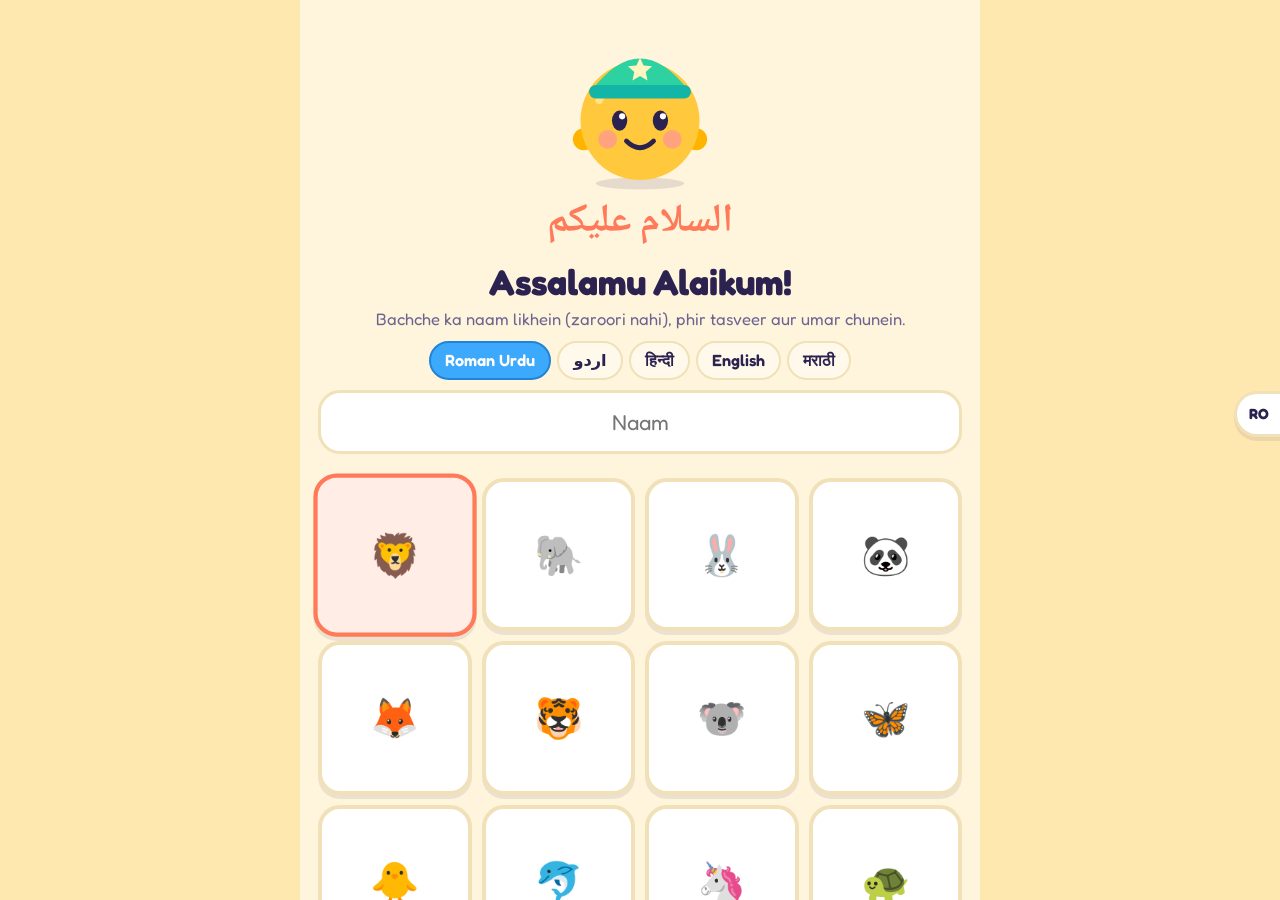
==== commit 7fb05119: "TTS theek: Arbi Arbi awaaz mein, phir Urdu/Hindi/English matlab; 4 kahaniyan - Voice.speakText: scri" ====
--- a/index.html
+++ b/index.html
@@ -50,6 +50,7 @@
   <script src="deen.js"></script>
   <script src="album.js"></script>
   <script src="duo.js"></script>
+  <script src="stories.js"></script>
   <script src="parent.js"></script>
   <script src="boot.js"></script>
 </body>
--- a/app.css
+++ b/app.css
@@ -598,3 +598,30 @@
 html[dir='ltr'] .tb-title b, html[dir='ltr'] .tb-title small { text-align: left; }
 html[dir='ltr'] .cta { padding: 12px 22px 12px 18px; }
 html[dir='ltr'] .bubble-say { border-radius: 26px 26px 8px 26px; }
+
+
+/* ---------- Awaaz record (amma/abbu) ---------- */
+.rec-btn { display: inline-flex; align-items: center; gap: 6px; padding: 7px 14px; border-radius: 99px; background: var(--card); border: 2px solid var(--line); box-shadow: var(--shadow-s); font-size: 1rem; font-weight: 700; color: var(--ink2); cursor: pointer; }
+.rec-btn span { font-size: .8rem; max-width: 90px; overflow: hidden; text-overflow: ellipsis; white-space: nowrap; }
+.rec-btn:active { transform: translateY(2px); }
+.rec-btn.has { border-color: var(--ok); color: var(--c3d); background: var(--ok-bg); }
+.rec-wrap { display: flex; justify-content: center; margin-top: 10px; }
+.rec { text-align: center; display: flex; flex-direction: column; align-items: center; gap: 10px; }
+.rec-ic { width: 96px; height: 96px; border-radius: 50%; display: grid; place-items: center; font-size: 2.6rem; background: var(--soft); border: 4px solid var(--line); }
+.rec-ic.live { background: var(--oops-bg); border-color: var(--c1); animation: btnPulse 1.2s infinite; }
+.rec-lbl { font-size: 1.3rem; }
+
+
+/* ---------- Zubaan ka button (har page par) ---------- */
+.lang-fab { position: fixed; right: 0; top: 46%; transform: translateY(-50%); z-index: 260; min-width: 46px; height: 46px; padding: 0 9px; border-radius: 23px 0 0 23px; background: var(--card); border: 3px solid var(--line); border-right: 0; box-shadow: var(--shadow-s); font-weight: 700; font-size: .82rem; color: var(--ink); display: grid; place-items: center; }
+.lang-fab:active { transform: translateY(-50%) scale(.95); }
+[dir='rtl'] .lang-fab { right: auto; left: 0; border-radius: 0 23px 23px 0; border-right: 3px solid var(--line); border-left: 0; }
+.langs h3 { margin-bottom: 12px; text-align: center; font-size: 1.35rem; }
+.art-tile small { display: block; font-size: .78rem; color: var(--ink2); margin-top: 2px; }
+
+
+/* ---------- Kahaniyan ---------- */
+.story-card { width: 100%; max-width: 400px; background: var(--card); border-radius: 40px; box-shadow: var(--shadow); padding: 18px 16px 14px; text-align: center; display: flex; flex-direction: column; align-items: center; gap: 10px; animation: pop .3s; }
+.story-card:active { transform: scale(.99); }
+.story-em { font-size: 5rem; line-height: 1.1; }
+.story-tx { font-size: 1.3rem; line-height: 1.65; font-weight: 600; }
